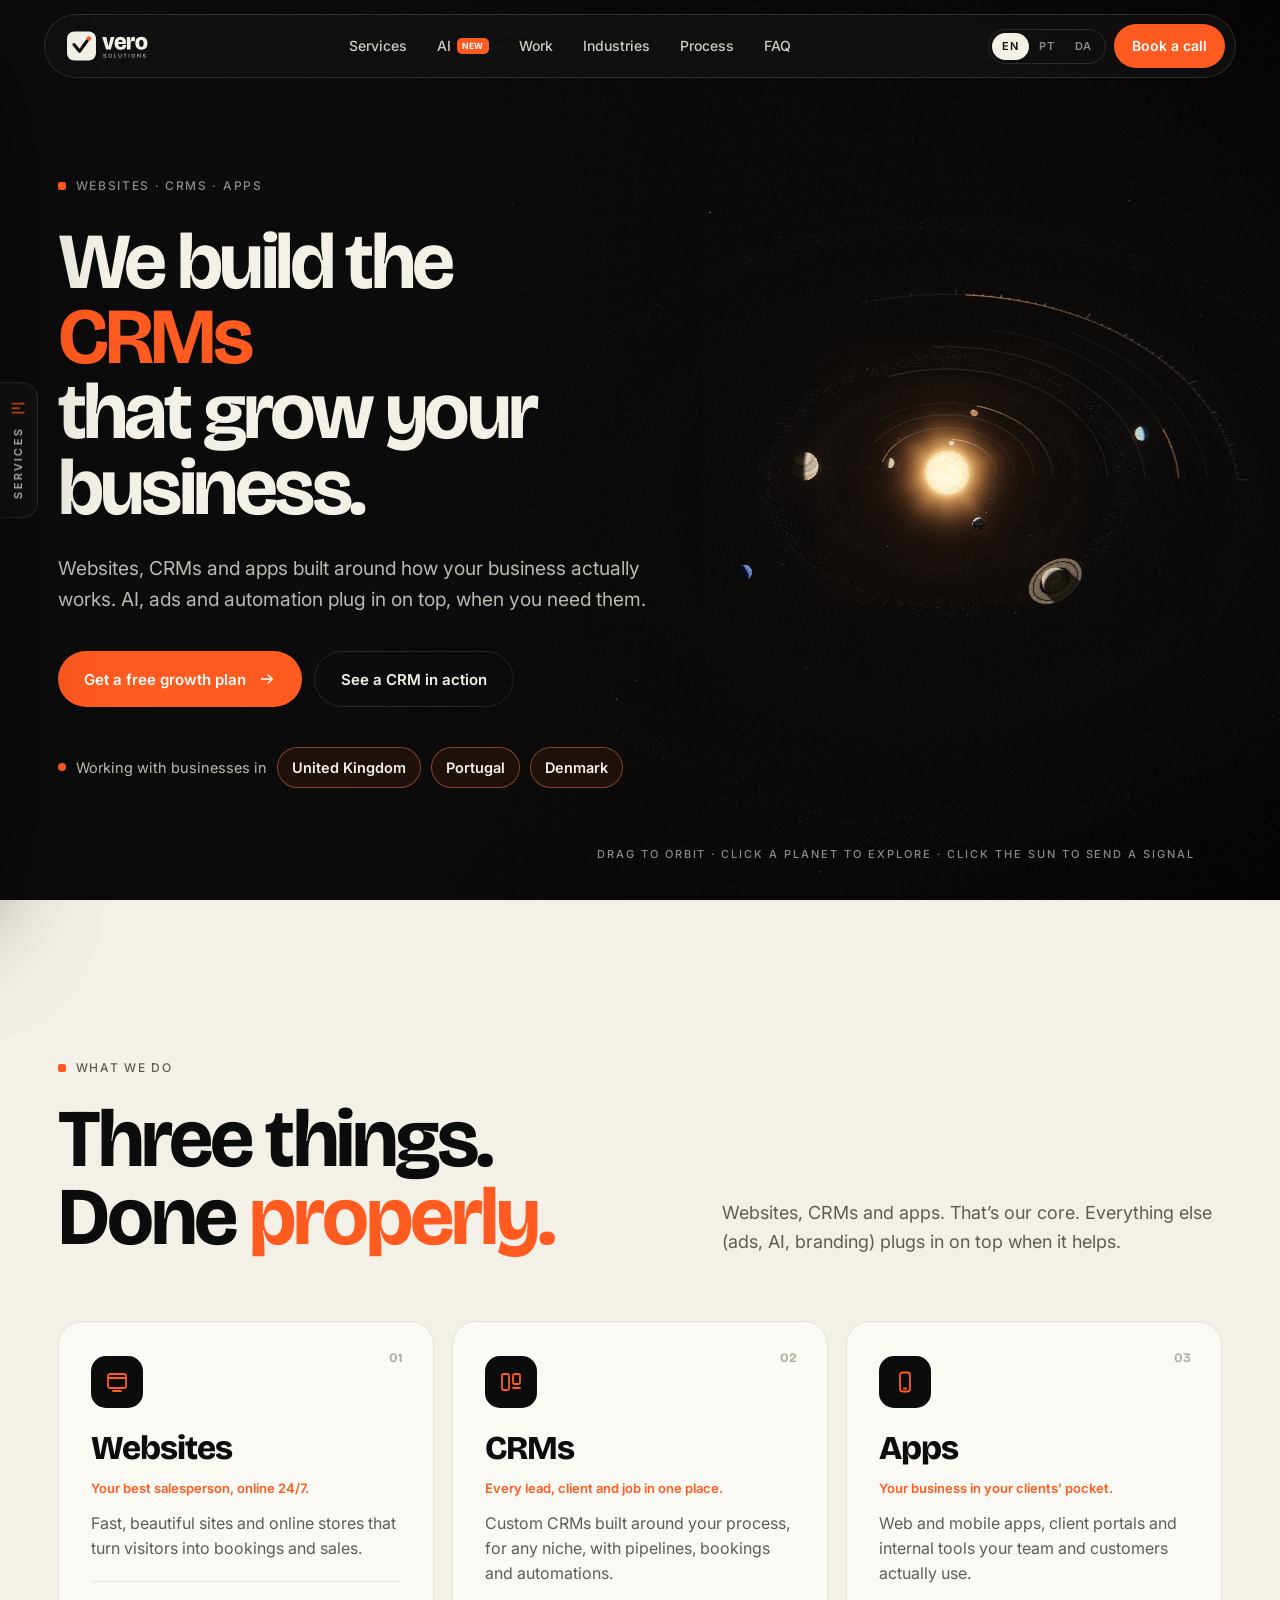
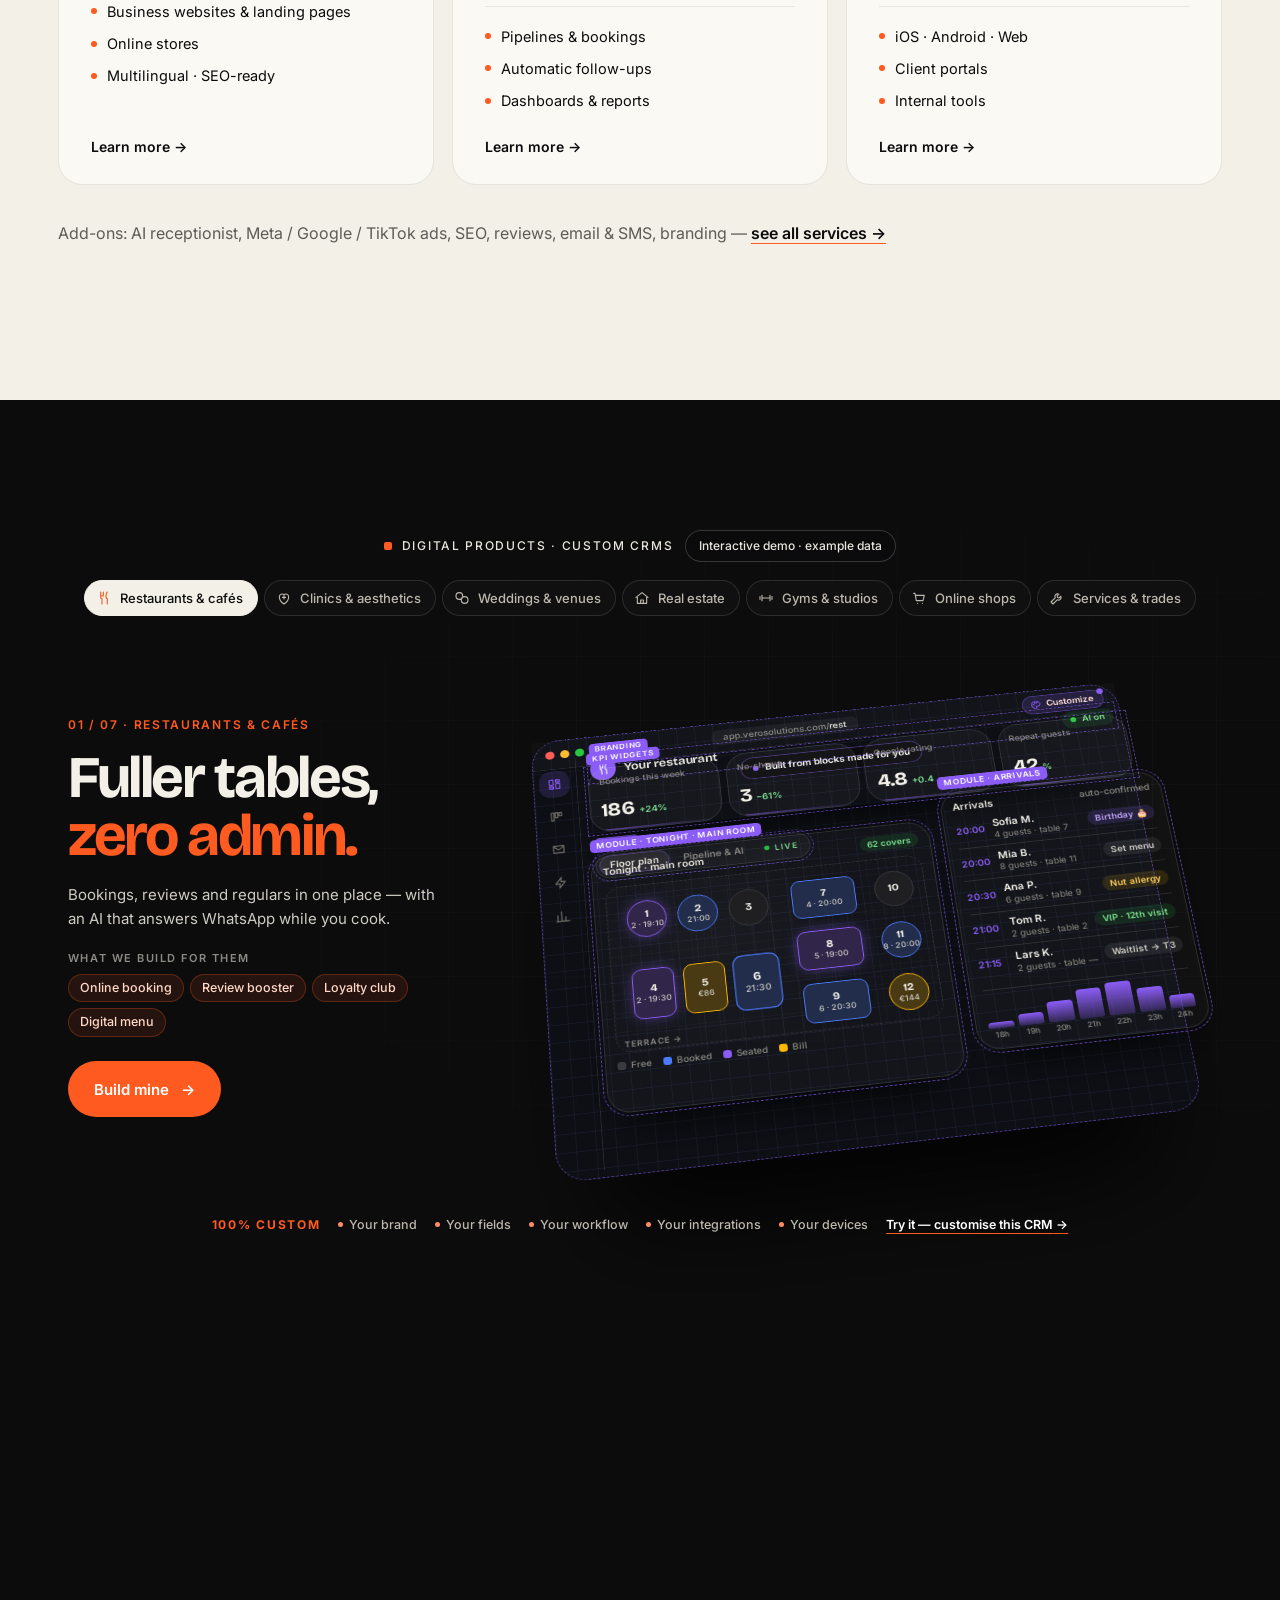
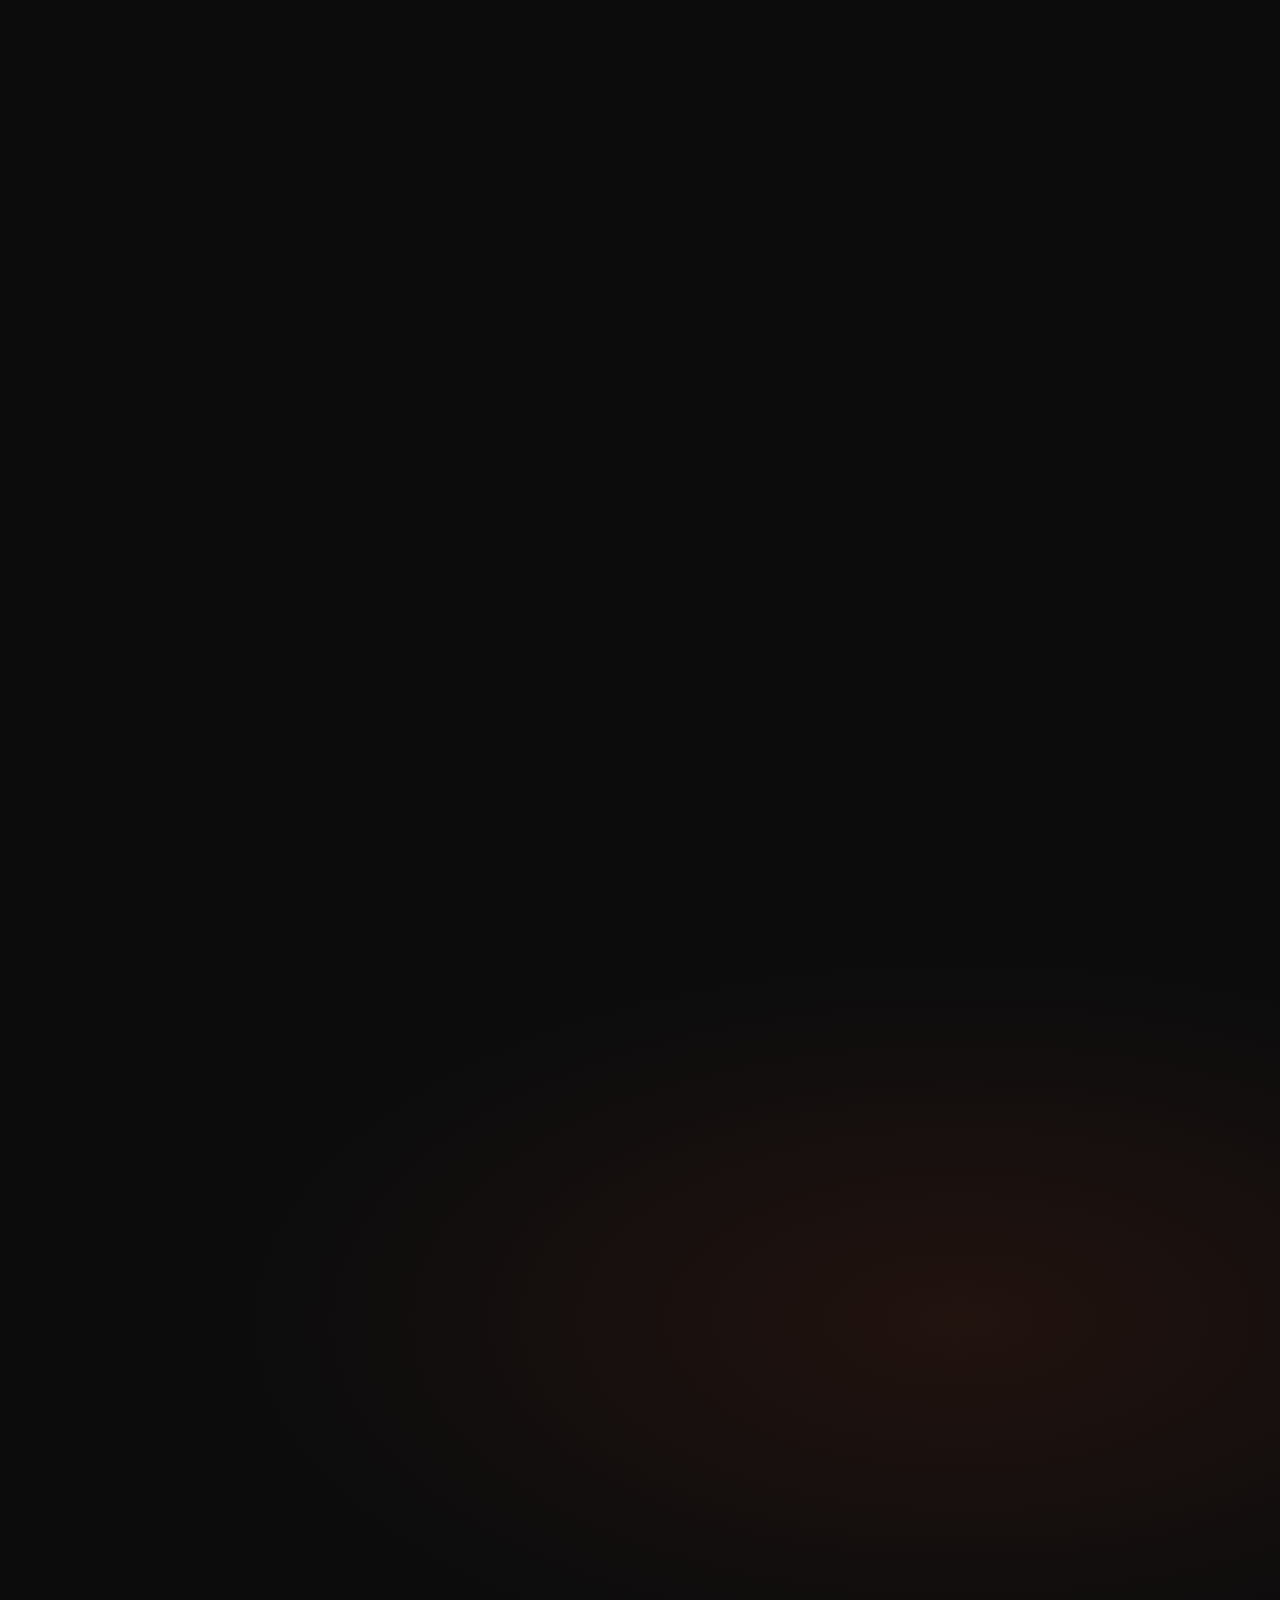
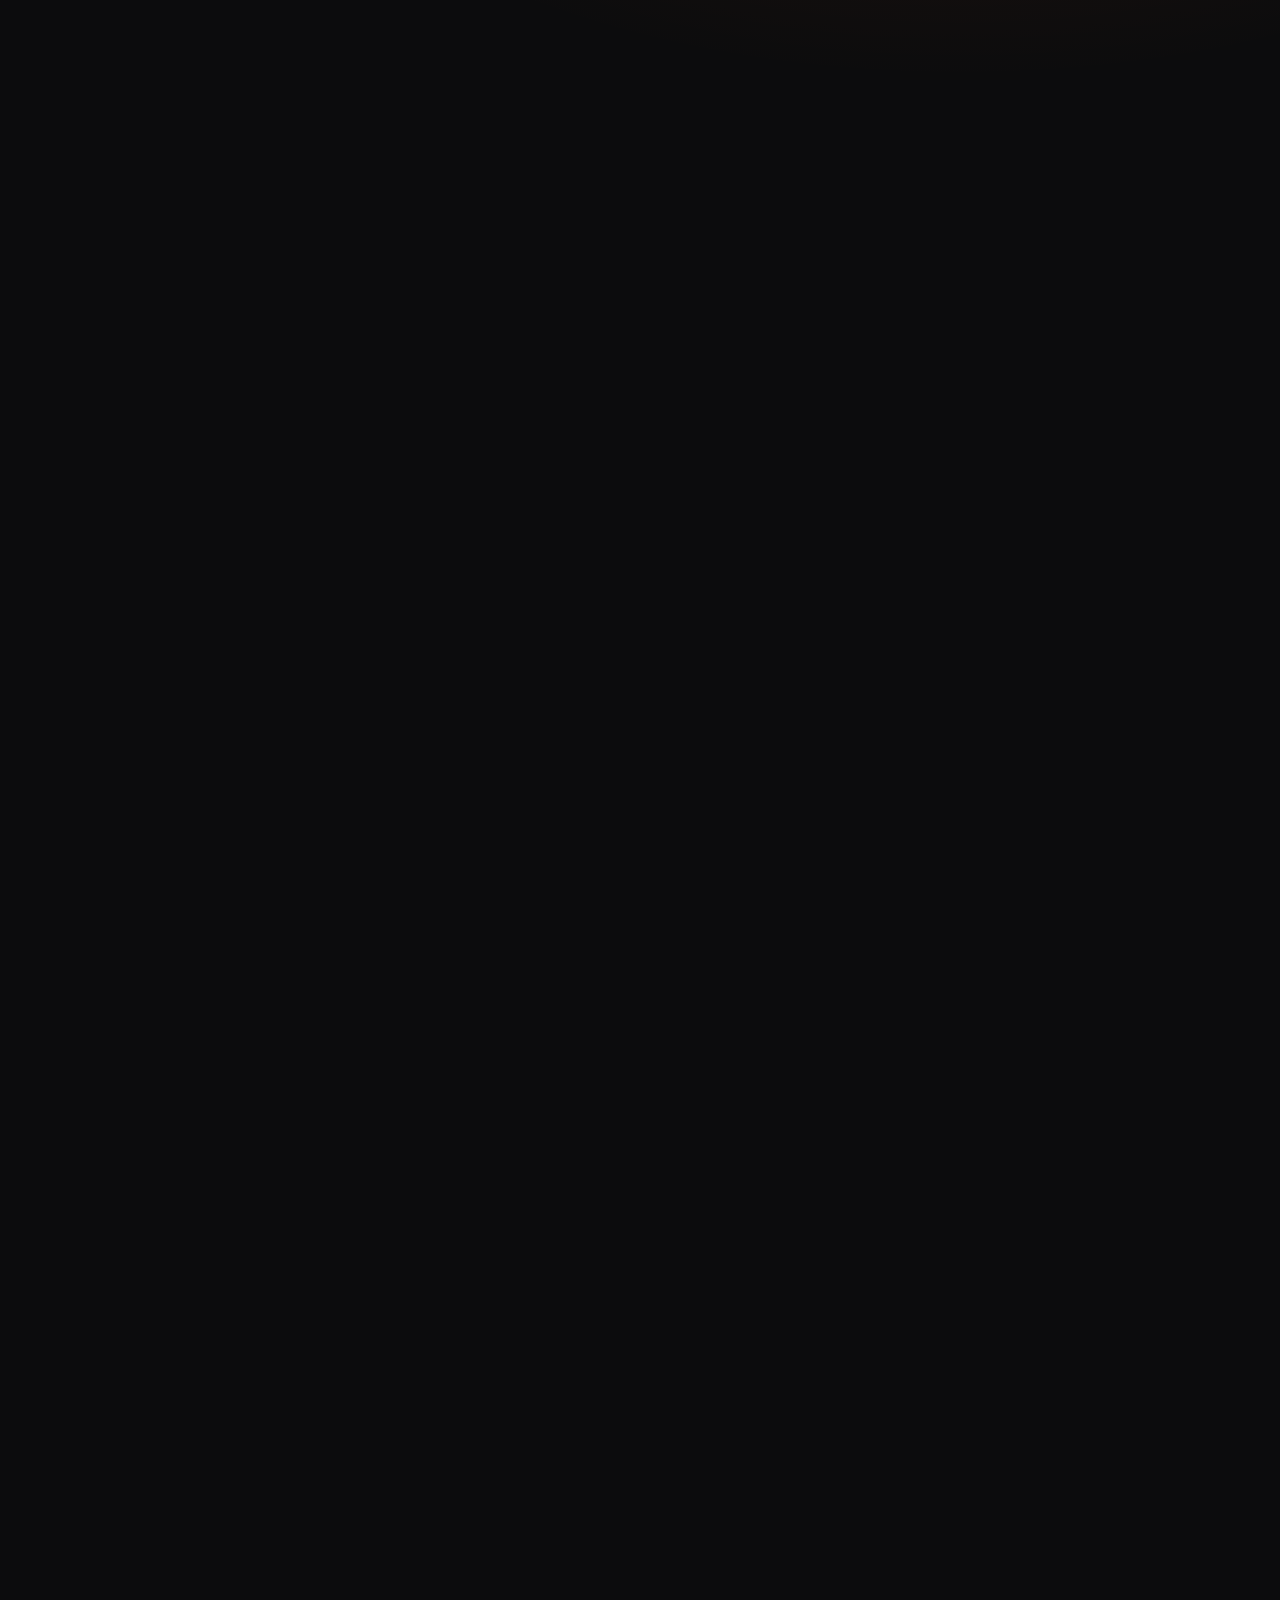
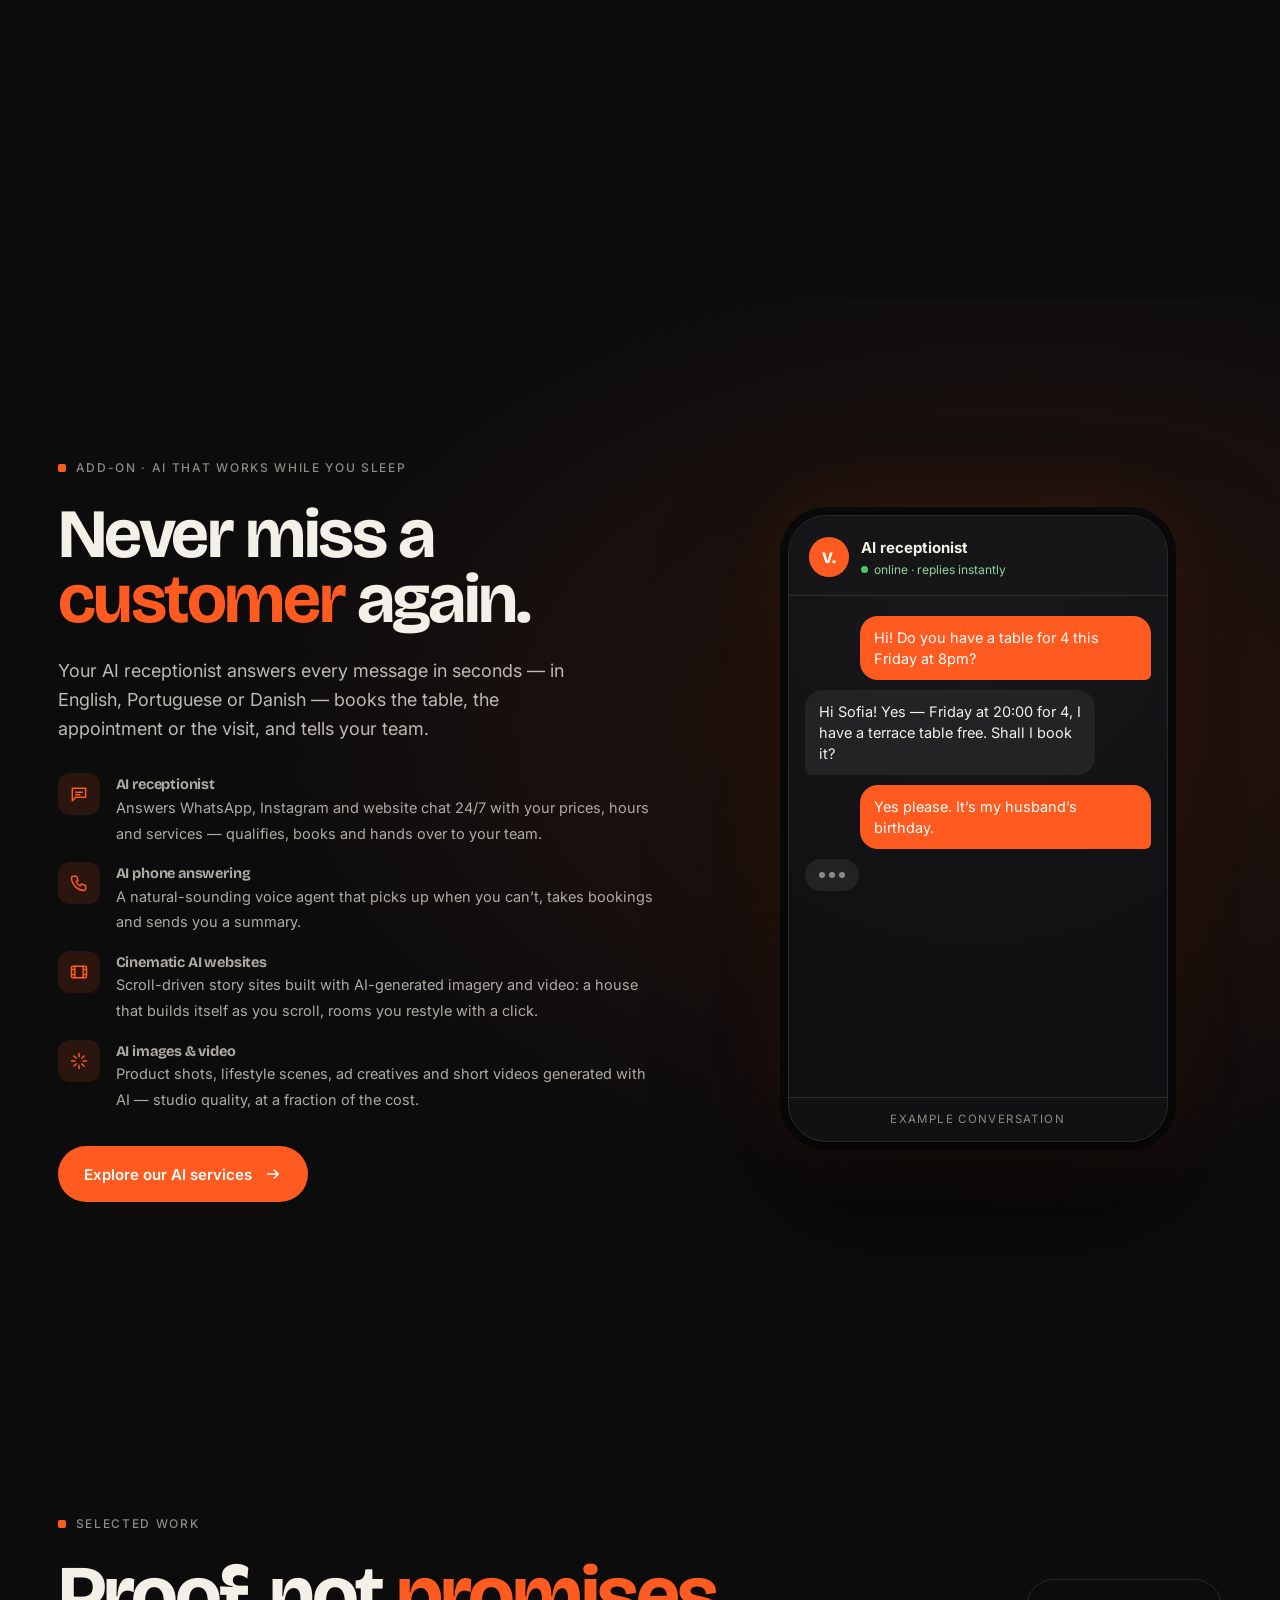
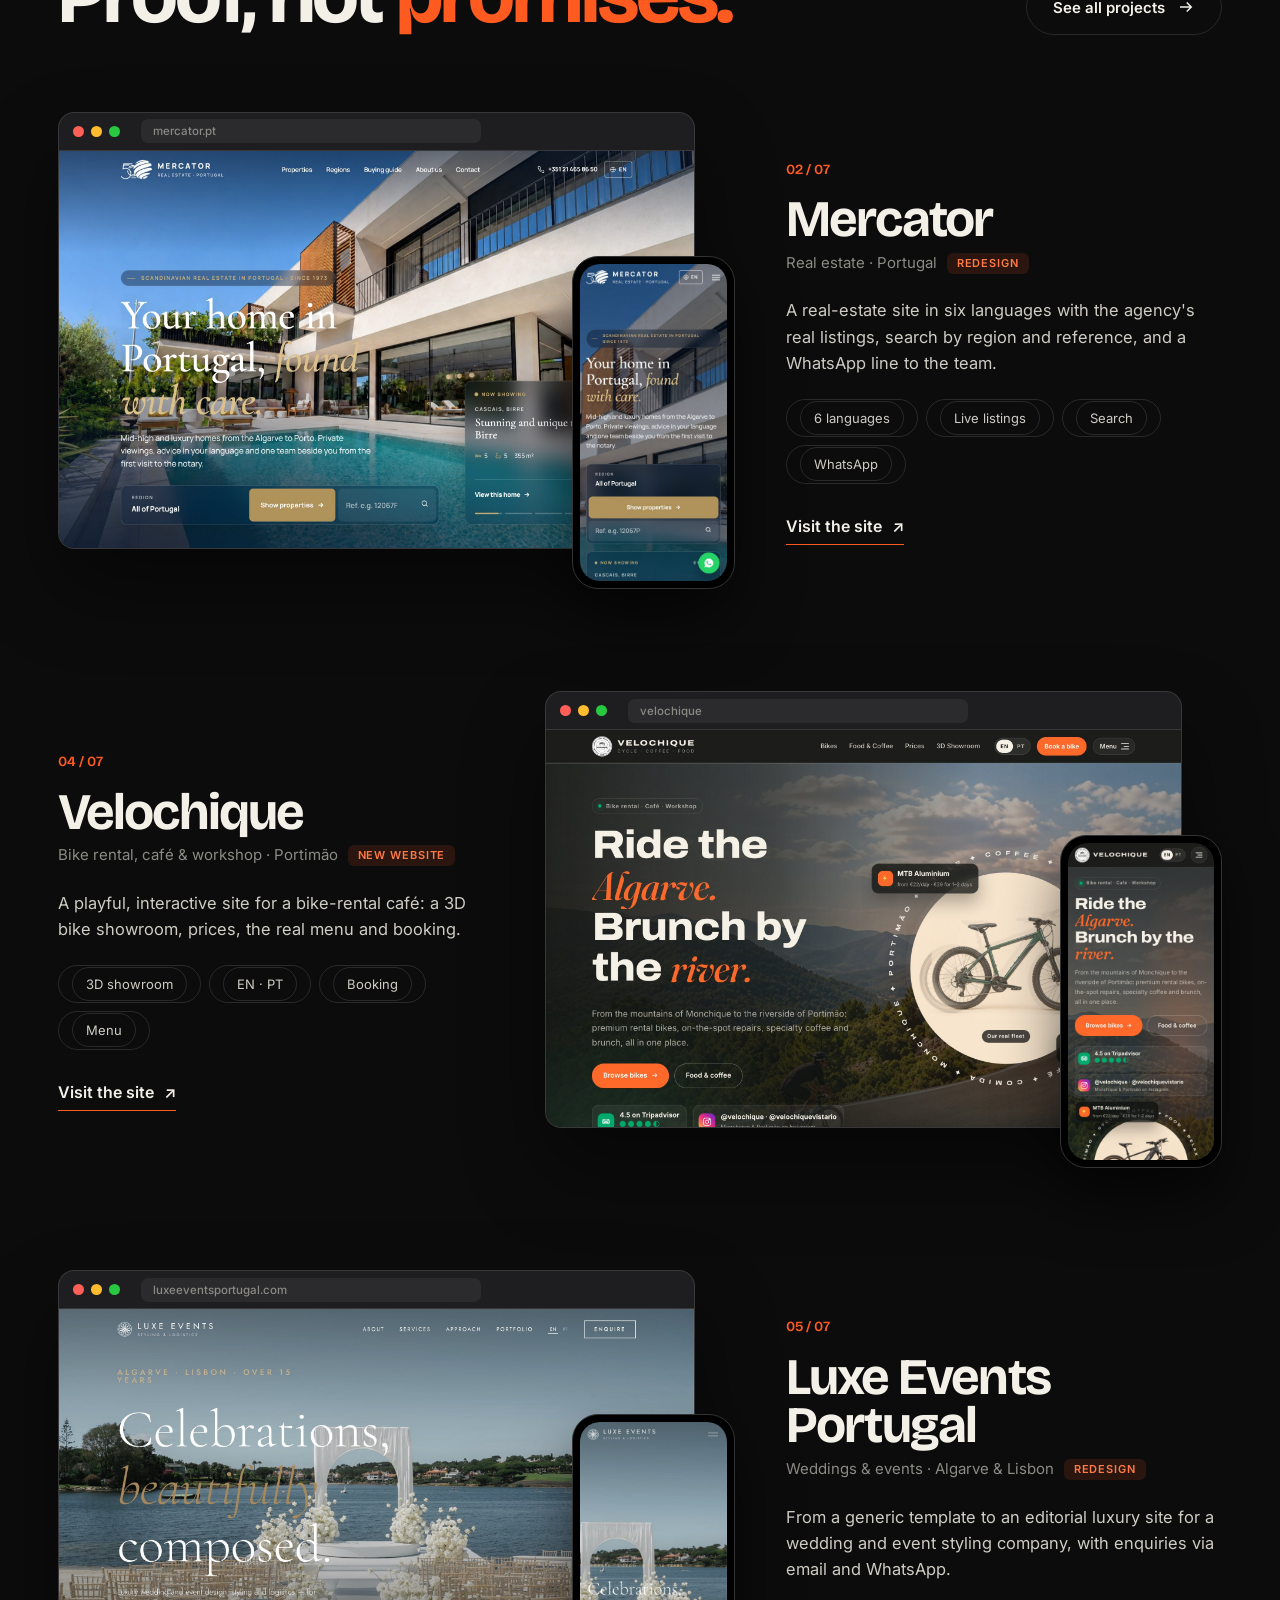
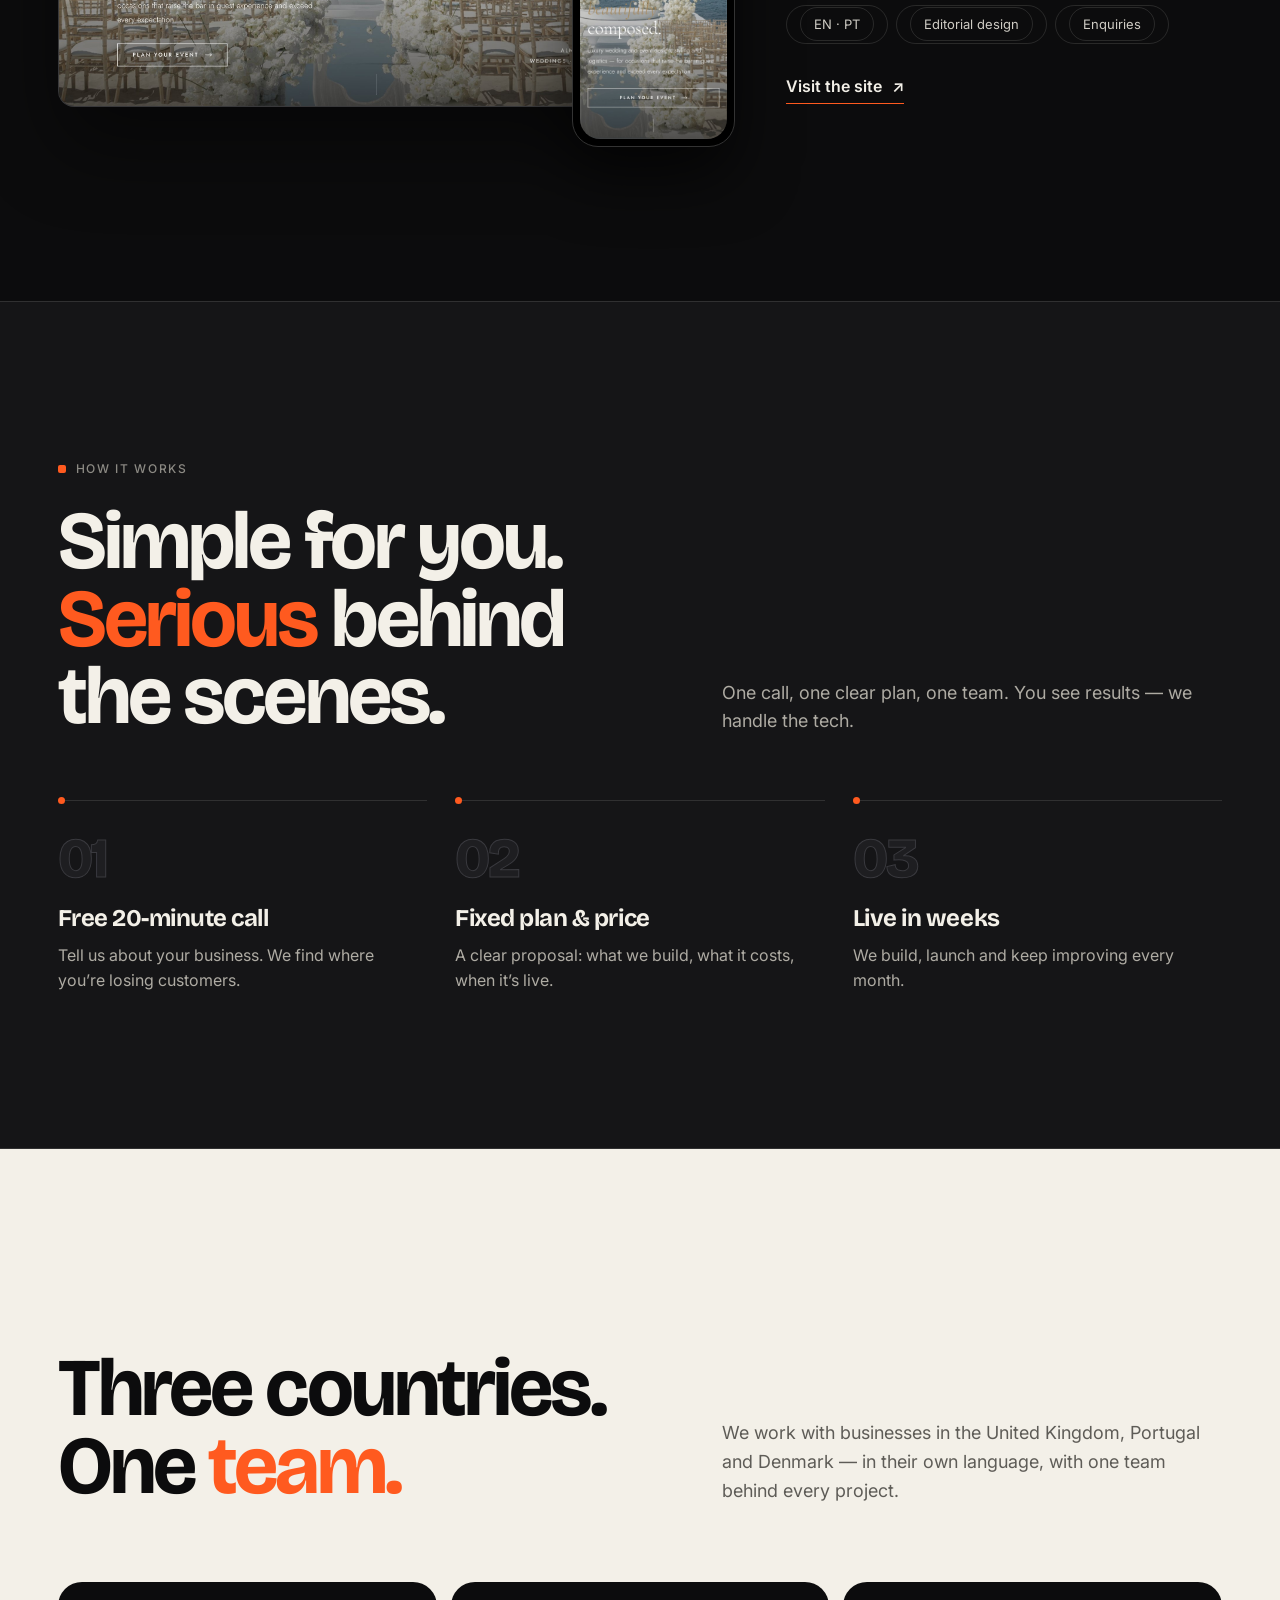
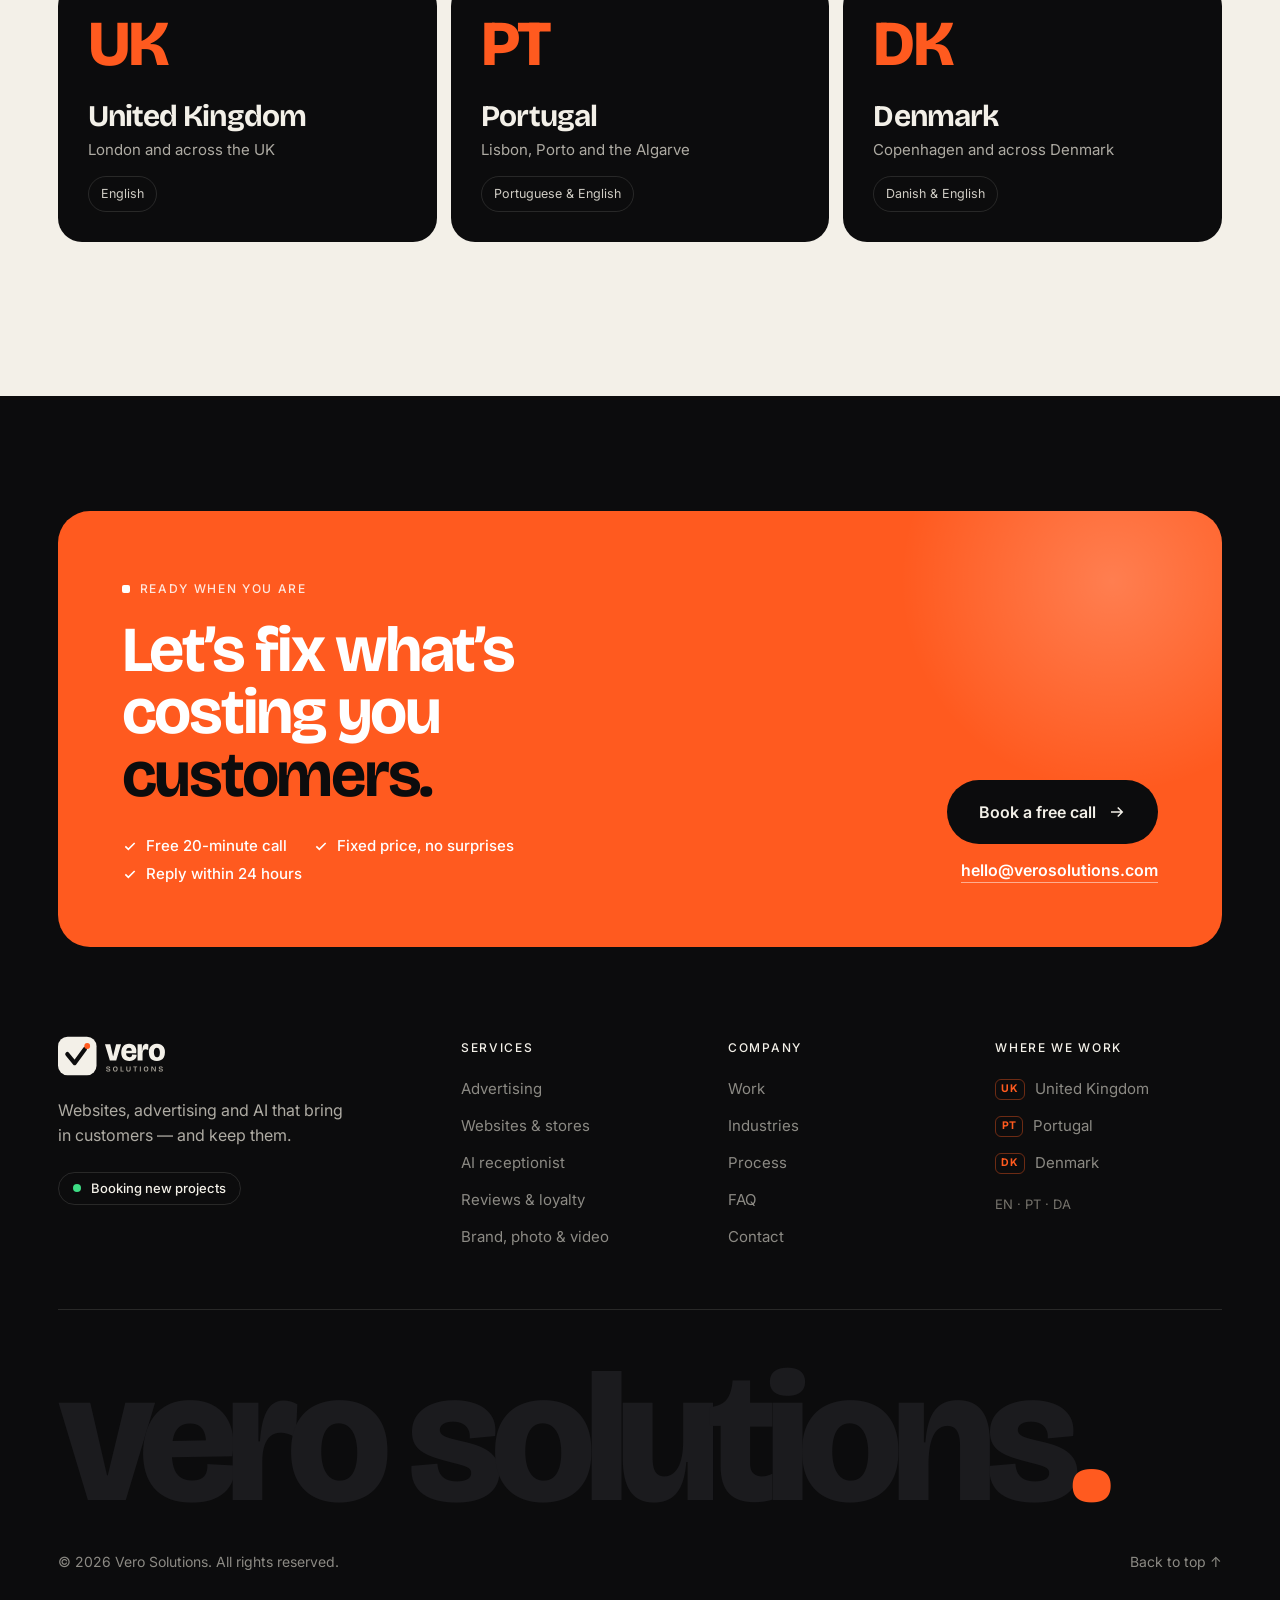
==== index.html @ 8236ed13 "feat(hero): solar system v3 — all 8 planets mapped to services, asteroid+Kuiper belts, decluttered l" ====
<!doctype html>
<html lang="en">
<head>
<meta charset="utf-8">
<meta name="viewport" content="width=device-width,initial-scale=1">
<title>Vero Solutions — Websites, CRMs & apps</title>
<meta name="description" content="Vero Solutions builds websites, custom CRMs and apps for businesses in the United Kingdom, Portugal and Denmark, with AI, advertising and automation as add-ons.">
<link rel="icon" href="img/favicon.svg" type="image/svg+xml">
<meta property="og:title" content="Vero Solutions — Websites, CRMs & apps">
<meta property="og:description" content="Vero Solutions builds websites, custom CRMs and apps for businesses in the United Kingdom, Portugal and Denmark, with AI, advertising and automation as add-ons.">
<meta property="og:image" content="img/padel/f.jpg">
<link rel="preconnect" href="https://fonts.googleapis.com"><link rel="preconnect" href="https://fonts.gstatic.com" crossorigin>
<link href="https://fonts.googleapis.com/css2?family=Bricolage+Grotesque:opsz,wght@12..96,400;12..96,500;12..96,600;12..96,700;12..96,800&family=Fraunces:ital,opsz,wght@0,9..144,500;1,9..144,500&family=Inter:wght@400;500;600&display=swap" rel="stylesheet">
<link rel="stylesheet" href="css/site.css">
<script>try{var l=localStorage.getItem('vd-lang');if(l)document.documentElement.lang=l}catch(e){}</script>
</head>
<body>
<header class="nav">
  <div class="bar">
    <a href="index.html" aria-label="Vero Solutions"><img class="logo" src="img/vero-solutions-logo-horizontal-branco.svg" alt="Vero Solutions"></a>
    <nav class="links">
      <a href="services.html"><span data-en>Services</span><span data-pt>Serviços</span><span data-da>Ydelser</span></a>
      <a href="ai.html"><span data-en>AI</span><span data-pt>AI</span><span data-da>AI</span><i class=new>NEW</i></a>
      <a href="work.html"><span data-en>Work</span><span data-pt>Trabalhos</span><span data-da>Projekter</span></a>
      <a href="industries.html"><span data-en>Industries</span><span data-pt>Setores</span><span data-da>Brancher</span></a>
      <a href="process.html"><span data-en>Process</span><span data-pt>Processo</span><span data-da>Proces</span></a>
      <a href="faq.html"><span data-en>FAQ</span><span data-pt>FAQ</span><span data-da>FAQ</span></a>
    </nav>
    <div class="r">
      <div class="lang"><button data-set="en">EN</button><button data-set="pt">PT</button><button data-set="da">DA</button></div>
      <a class="btn p" href="contact.html"><span data-en>Book a call</span><span data-pt>Marcar chamada</span><span data-da>Book et opkald</span></a>
      <button class="burger" id="burger" aria-label="Menu"><i></i></button>
    </div>
  </div>
</header>
<div class="mnav" id="mnav">
  <button class="x" id="mx" aria-label="Close">×</button>
  <a href="index.html"><span data-en>Home</span><span data-pt>Início</span><span data-da>Forside</span></a>
  <a href="services.html"><span data-en>Services</span><span data-pt>Serviços</span><span data-da>Ydelser</span></a>
  <a href="ai.html"><span data-en>AI</span><span data-pt>AI</span><span data-da>AI</span></a>
  <a href="work.html"><span data-en>Work</span><span data-pt>Trabalhos</span><span data-da>Projekter</span></a>
  <a href="industries.html"><span data-en>Industries</span><span data-pt>Setores</span><span data-da>Brancher</span></a>
  <a href="process.html"><span data-en>Process</span><span data-pt>Processo</span><span data-da>Proces</span></a>
  <a href="faq.html"><span data-en>FAQ</span><span data-pt>FAQ</span><span data-da>FAQ</span></a>
  <a href="contact.html" style="color:var(--acc)"><span data-en>Book a call</span><span data-pt>Marcar chamada</span><span data-da>Book et opkald</span></a>
  <div class="lang" style="margin-top:22px;align-self:flex-start"><button data-set="en">EN</button><button data-set="pt">PT</button><button data-set="da">DA</button></div>
</div>
<main id="top">

<section class="hx" id="hero">
  <div class="glow"></div>
  <div class="globe-wrap"><canvas id="globe" aria-label="Solar system with your business at the centre"></canvas><div class="globe-hint"><span data-en>Drag to orbit · click a planet to explore · click the sun to send a signal</span><span data-pt>Arraste para orbitar · clique num planeta para explorar · clique no sol para enviar um sinal</span><span data-da>Træk for at kredse · klik på en planet for at udforske · klik på solen for at sende et signal</span></div></div>
  <div class="wrap">
    <span class="tag ld"><span data-en>Websites · CRMs · Apps</span><span data-pt>Sites · CRMs · Apps</span><span data-da>Hjemmesider · CRM · Apps</span></span>
    <h1 class="ld d1">
      <span data-en>We build the <span class="rot" data-rot><span class="on">websites</span><span>CRMs</span><span>apps</span></span><br>that grow your business.</span>
      <span data-pt>Criamos <span class="rot" data-rot><span class="on">os sites</span><span>os CRMs</span><span>as apps</span></span><br>que fazem crescer o seu negócio.</span>
      <span data-da>Vi bygger de <span class="rot" data-rot><span class="on">hjemmesider</span><span>CRM-systemer</span><span>apps</span></span><br>der får din virksomhed til at vokse.</span>
    </h1>
    <p class="lead ld d2"><span data-en>Websites, CRMs and apps built around how your business actually works. AI, ads and automation plug in on top, when you need them.</span><span data-pt>Sites, CRMs e apps feitos à medida de como o seu negócio funciona. AI, anúncios e automações entram por cima, quando fizer sentido.</span><span data-da>Hjemmesider, CRM-systemer og apps bygget efter, hvordan din virksomhed faktisk fungerer. AI, annoncer og automatisering kobles på, når du har brug for det.</span></p>
    <div class="ctas ld d3">
      <a class="btn p" href="contact.html"><span data-en>Get a free growth plan</span><span data-pt>Pedir plano gratuito</span><span data-da>Få en gratis vækstplan</span><svg viewBox="0 0 24 24" fill="none" stroke="currentColor" stroke-width="2"><path d="M4 12h15M13 6l6 6-6 6"/></svg></a>
      <a class="btn g" href="#crm"><span data-en>See a CRM in action</span><span data-pt>Ver um CRM em ação</span><span data-da>Se et CRM i aktion</span></a>
    </div>
    <div class="flags ld d4"><span class="dot"></span><span data-en>Working with businesses in</span><span data-pt>A trabalhar com empresas no</span><span data-da>Vi arbejder med virksomheder i</span> <b><span data-en>United Kingdom</span><span data-pt>Reino Unido</span><span data-da>Storbritannien</span></b><b>Portugal</b><b><span data-en>Denmark</span><span data-pt>Dinamarca</span><span data-da>Danmark</span></b></div>
  </div>
</section>

<section class="sec2 paper">
  <div class="wrap">
    <span class="tag rv"><span data-en>What we do</span><span data-pt>O que fazemos</span><span data-da>Det gør vi</span></span>
    <div class="hd"><h2 class="rv d1"><span data-en>Three things.<br>Done <span class=acc>properly.</span></span><span data-pt>Três coisas.<br>Bem <span class=acc>feitas.</span></span><span data-da>Tre ting.<br>Gjort <span class=acc>ordentligt.</span></span></h2>
    <p class="rv d2"><span data-en>Websites, CRMs and apps. That’s our core. Everything else (ads, AI, branding) plugs in on top when it helps.</span><span data-pt>Sites, CRMs e apps. É isso que fazemos. O resto (anúncios, AI, branding) entra por cima quando ajuda.</span><span data-da>Hjemmesider, CRM-systemer og apps. Det er vores kerne. Alt andet (annoncer, AI, branding) kobles på, når det hjælper.</span></p></div>
    <div class="core3"><a class="c3 rv d0" href="services.html#web"><span class="n">01</span><div class="ic"><svg viewBox="0 0 24 24" fill="none" stroke="currentColor" stroke-width="1.8" stroke-linecap="round" stroke-linejoin="round"><rect x="3" y="4" width="18" height="14" rx="2"/><path d="M3 8h18M8 21h8"/></svg></div><h3><span data-en>Websites</span><span data-pt>Sites</span><span data-da>Hjemmesider</span></h3><p class="prob"><span data-en>Your best salesperson, online 24/7.</span><span data-pt>O seu melhor vendedor, online 24/7.</span><span data-da>Din bedste sælger, online 24/7.</span></p><p><span data-en>Fast, beautiful sites and online stores that turn visitors into bookings and sales.</span><span data-pt>Sites e lojas online rápidos e bonitos que transformam visitas em reservas e vendas.</span><span data-da>Hurtige, smukke hjemmesider og webshops, der gør besøgende til bookinger og salg.</span></p><ul><li><span data-en>Business websites & landing pages</span><span data-pt>Sites de empresa e landing pages</span><span data-da>Virksomhedssider & landingssider</span></li><li><span data-en>Online stores</span><span data-pt>Lojas online</span><span data-da>Webshops</span></li><li><span data-en>Multilingual · SEO-ready</span><span data-pt>Multilíngue · pronto para SEO</span><span data-da>Flersproget · SEO-klar</span></li></ul><span class="go"><span data-en>Learn more</span><span data-pt>Saber mais</span><span data-da>Læs mere</span> →</span></a><a class="c3 rv d1" href="#crm"><span class="n">02</span><div class="ic"><svg viewBox="0 0 24 24" fill="none" stroke="currentColor" stroke-width="1.8" stroke-linecap="round" stroke-linejoin="round"><rect x="3" y="4" width="7" height="16" rx="1.5"/><rect x="14" y="4" width="7" height="10" rx="1.5"/><path d="M14 18h7"/></svg></div><h3><span data-en>CRMs</span><span data-pt>CRMs</span><span data-da>CRM-systemer</span></h3><p class="prob"><span data-en>Every lead, client and job in one place.</span><span data-pt>Cada lead, cliente e trabalho num só sítio.</span><span data-da>Alle leads, kunder og opgaver ét sted.</span></p><p><span data-en>Custom CRMs built around your process, for any niche, with pipelines, bookings and automations.</span><span data-pt>CRMs à medida do seu processo, para qualquer nicho, com pipelines, marcações e automações.</span><span data-da>Skræddersyede CRM-systemer bygget om din proces, til enhver branche, med pipelines, booking og automatisering.</span></p><ul><li><span data-en>Pipelines & bookings</span><span data-pt>Pipelines e marcações</span><span data-da>Pipelines & booking</span></li><li><span data-en>Automatic follow-ups</span><span data-pt>Follow-ups automáticos</span><span data-da>Automatisk opfølgning</span></li><li><span data-en>Dashboards & reports</span><span data-pt>Dashboards e relatórios</span><span data-da>Dashboards & rapporter</span></li></ul><span class="go"><span data-en>Learn more</span><span data-pt>Saber mais</span><span data-da>Læs mere</span> →</span></a><a class="c3 rv d2" href="contact.html"><span class="n">03</span><div class="ic"><svg viewBox="0 0 24 24" fill="none" stroke="currentColor" stroke-width="1.8" stroke-linecap="round" stroke-linejoin="round"><rect x="7" y="2.5" width="10" height="19" rx="2.5"/><path d="M11 18.5h2"/></svg></div><h3><span data-en>Apps</span><span data-pt>Apps</span><span data-da>Apps</span></h3><p class="prob"><span data-en>Your business in your clients’ pocket.</span><span data-pt>O seu negócio no bolso dos clientes.</span><span data-da>Din virksomhed i kundernes lomme.</span></p><p><span data-en>Web and mobile apps, client portals and internal tools your team and customers actually use.</span><span data-pt>Apps web e mobile, portais de cliente e ferramentas internas que a equipa e os clientes usam de verdade.</span><span data-da>Web- og mobilapps, kundeportaler og interne værktøjer, som dit team og dine kunder faktisk bruger.</span></p><ul><li><span data-en>iOS · Android · Web</span><span data-pt>iOS · Android · Web</span><span data-da>iOS · Android · Web</span></li><li><span data-en>Client portals</span><span data-pt>Portais de cliente</span><span data-da>Kundeportaler</span></li><li><span data-en>Internal tools</span><span data-pt>Ferramentas internas</span><span data-da>Interne værktøjer</span></li></ul><span class="go"><span data-en>Learn more</span><span data-pt>Saber mais</span><span data-da>Læs mere</span> →</span></a></div>
    <p class="plus rv"><span data-en>Add-ons: AI receptionist, Meta / Google / TikTok ads, SEO, reviews, email &amp; SMS, branding —</span><span data-pt>Extras: rececionista AI, anúncios Meta / Google / TikTok, SEO, avaliações, email e SMS, branding —</span><span data-da>Tilvalg: AI-receptionist, Meta- / Google- / TikTok-annoncer, SEO, anmeldelser, e-mail &amp; SMS, branding —</span> <a href="services.html"><span data-en>see all services</span><span data-pt>ver todos os serviços</span><span data-da>se alle ydelser</span> →</a></p>
  </div>
</section>

<section class="crm" id="crm"></section>

<section class="sec2 aisec">
  <div class="wrap aigrid">
    <div>
      <span class="tag rv"><span data-en>Add-on · AI that works while you sleep</span><span data-pt>Extra · AI que trabalha enquanto dorme</span><span data-da>Tilvalg · AI, der arbejder, mens du sover</span></span>
      <h2 class="rv d1" style="margin-top:22px"><span data-en>Never miss a <span class=acc>customer</span> again.</span><span data-pt>Nunca mais perca um <span class=acc>cliente.</span></span><span data-da>Mist aldrig en <span class=acc>kunde</span> igen.</span></h2>
      <p class="rv d2 big"><span data-en>Your AI receptionist answers every message in seconds — in English, Portuguese or Danish — books the table, the appointment or the visit, and tells your team.</span><span data-pt>A sua rececionista AI responde a cada mensagem em segundos — em inglês, português ou dinamarquês — marca a mesa, a consulta ou a visita, e avisa a equipa.</span><span data-da>Din AI-receptionist svarer på hver besked på få sekunder — på engelsk, portugisisk eller dansk — booker bordet, aftalen eller besøget og giver dit team besked.</span></p>
      <ul class="ailist rv d2"><li><div class="ic sm"><svg viewBox="0 0 24 24" fill="none" stroke="currentColor" stroke-width="1.8" stroke-linecap="round" stroke-linejoin="round"><path d="M4 5h16v11H8l-4 4z"/><path d="M8 10h8M8 13h5"/></svg></div><div><b><span data-en>AI receptionist</span><span data-pt>Rececionista AI</span><span data-da>AI-receptionist</span></b><span><span data-en>Answers WhatsApp, Instagram and website chat 24/7 with your prices, hours and services — qualifies, books and hands over to your team.</span><span data-pt>Responde no WhatsApp, Instagram e chat do site 24/7 com os seus preços, horários e serviços — qualifica, marca e passa à equipa.</span><span data-da>Svarer på WhatsApp, Instagram og chatten på din hjemmeside 24/7 med dine priser, åbningstider og ydelser — kvalificerer, booker og overdrager til dit team.</span></span></div></li><li><div class="ic sm"><svg viewBox="0 0 24 24" fill="none" stroke="currentColor" stroke-width="1.8" stroke-linecap="round" stroke-linejoin="round"><path d="M5 4h4l2 5-2.5 1.5a11 11 0 005 5L15 13l5 2v4a2 2 0 01-2 2A16 16 0 013 6a2 2 0 012-2z"/></svg></div><div><b><span data-en>AI phone answering</span><span data-pt>Atendimento telefónico com AI</span><span data-da>AI-telefonsvarer</span></b><span><span data-en>A natural-sounding voice agent that picks up when you can’t, takes bookings and sends you a summary.</span><span data-pt>Um agente de voz natural que atende quando não pode, faz reservas e envia-lhe um resumo.</span><span data-da>En naturligt klingende stemmeagent, der tager telefonen, når du ikke kan, tager imod bookinger og sender dig et resumé.</span></span></div></li><li><div class="ic sm"><svg viewBox="0 0 24 24" fill="none" stroke="currentColor" stroke-width="1.8" stroke-linecap="round" stroke-linejoin="round"><rect x="3" y="5" width="18" height="14" rx="2"/><path d="M7 5v14M17 5v14M3 9h4M3 15h4M17 9h4M17 15h4"/></svg></div><div><b><span data-en>Cinematic AI websites</span><span data-pt>Sites cinematográficos com AI</span><span data-da>Filmiske AI-hjemmesider</span></b><span><span data-en>Scroll-driven story sites built with AI-generated imagery and video: a house that builds itself as you scroll, rooms you restyle with a click.</span><span data-pt>Sites com scroll cinematográfico feitos com imagens e vídeo gerados por AI: uma casa que se constrói enquanto faz scroll, divisões que muda com um clique.</span><span data-da>Scroll-drevne hjemmesider bygget med AI-genererede billeder og video: et hus, der bygger sig selv, mens du scroller, og rum, du kan restyle med et klik.</span></span></div></li><li><div class="ic sm"><svg viewBox="0 0 24 24" fill="none" stroke="currentColor" stroke-width="1.8" stroke-linecap="round" stroke-linejoin="round"><path d="M12 3v4M12 17v4M3 12h4M17 12h4M6 6l2.5 2.5M15.5 15.5L18 18M6 18l2.5-2.5M15.5 8.5L18 6"/></svg></div><div><b><span data-en>AI images & video</span><span data-pt>Imagens e vídeo com AI</span><span data-da>AI-billeder & video</span></b><span><span data-en>Product shots, lifestyle scenes, ad creatives and short videos generated with AI — studio quality, at a fraction of the cost.</span><span data-pt>Fotos de produto, cenas lifestyle, criativos de anúncios e vídeos curtos gerados com AI — qualidade de estúdio, por uma fração do custo.</span><span data-da>Produktbilleder, lifestylescener, annoncekreativer og korte videoer genereret med AI — i studiekvalitet til en brøkdel af prisen.</span></span></div></li></ul>
      <a class="btn p rv" href="ai.html"><span data-en>Explore our AI services</span><span data-pt>Explorar os serviços AI</span><span data-da>Udforsk vores AI-ydelser</span><svg viewBox="0 0 24 24" fill="none" stroke="currentColor" stroke-width="2"><path d="M4 12h15M13 6l6 6-6 6"/></svg></a>
    </div>
    <div class="phone2 rv" id="chat">
  <div class="ph-top"><span class="av">V.</span><div><b><span data-en>AI receptionist</span><span data-pt>Rececionista AI</span><span data-da>AI-receptionist</span></b><small><i></i><span data-en>online · replies instantly</span><span data-pt>online · responde de imediato</span><span data-da>online · svarer med det samme</span></small></div></div>
  <div class="ph-body"><div class="msg u"><span data-en>Hi! Do you have a table for 4 this Friday at 8pm?</span><span data-pt>Olá! Têm mesa para 4 esta sexta às 20h?</span><span data-da>Hej! Har I et bord til 4 på fredag kl. 20?</span></div><div class="msg a"><span data-en>Hi Sofia! Yes — Friday at 20:00 for 4, I have a terrace table free. Shall I book it?</span><span data-pt>Olá Sofia! Sim — sexta às 20:00 para 4, tenho uma mesa livre na esplanada. Quer que reserve?</span><span data-da>Hej Sofia! Ja — fredag kl. 20:00 til 4, jeg har et ledigt bord på terrassen. Skal jeg booke det?</span></div><div class="msg u"><span data-en>Yes please. It’s my husband’s birthday.</span><span data-pt>Sim, por favor. É o aniversário do meu marido.</span><span data-da>Ja tak. Det er min mands fødselsdag.</span></div><div class="msg a"><span data-en>Booked! I’ve told the team about the birthday. You’ll get a confirmation now and a reminder on Friday morning.</span><span data-pt>Reservado! Já avisei a equipa do aniversário. Vai receber a confirmação agora e um lembrete na sexta de manhã.</span><span data-da>Booket! Jeg har fortalt teamet om fødselsdagen. Du får en bekræftelse nu og en påmindelse fredag morgen.</span></div><div class="msg s"><span data-en>New booking · Fri 20:00 · 4 people · Terrace · Birthday</span><span data-pt>Nova reserva · Sex 20:00 · 4 pessoas · Esplanada · Aniversário</span><span data-da>Ny booking · Fre 20:00 · 4 personer · Terrasse · Fødselsdag</span></div><div class="typing"><i></i><i></i><i></i></div></div>
  <div class="ph-cap"><span data-en>Example conversation</span><span data-pt>Exemplo de conversa</span><span data-da>Eksempel på samtale</span></div>
</div>
  </div>
</section>


<section class="sec2">
  <div class="wrap">
    <div class="head2"><div><span class="tag rv"><span data-en>Selected work</span><span data-pt>Trabalhos selecionados</span><span data-da>Udvalgte projekter</span></span>
      <h2 class="rv d1" style="margin-top:22px"><span data-en>Proof, not <span class=acc>promises.</span></span><span data-pt>Provas, não <span class=acc>promessas.</span></span><span data-da>Beviser, ikke <span class=acc>løfter.</span></span></h2></div>
      <a class="btn g rv" href="work.html"><span data-en>See all projects</span><span data-pt>Ver todos os projetos</span><span data-da>Se alle projekter</span><svg viewBox="0 0 24 24" fill="none" stroke="currentColor" stroke-width="2"><path d="M4 12h15M13 6l6 6-6 6"/></svg></a></div>
    <div class="projects"><article class="pj rv">
    <div class="stage">
      <div class="browser"><div class="top"><i></i><i></i><i></i><span class="url">mercator.pt</span></div><img src="img/work/mercator.jpg" alt="Mercator website" loading="lazy"></div>
      <div class="phone"><img src="img/work/mercator-m.jpg" alt="" loading="lazy"></div>
    </div>
    <div class="info">
      <span class="n">02 / 07</span>
      <h3>Mercator</h3>
      <span class="sub"><span data-en>Real estate · Portugal</span><span data-pt>Imobiliária · Portugal</span><span data-da>Ejendomsmægler · Portugal</span></span><span class="kind"><span data-en>Redesign</span><span data-pt>Redesign</span><span data-da>Redesign</span></span>
      <p class="d"><span data-en>A real-estate site in six languages with the agency's real listings, search by region and reference, and a WhatsApp line to the team.</span><span data-pt>Site imobiliário em seis línguas com os imóveis reais da agência, pesquisa por região e referência, e linha direta por WhatsApp.</span><span data-da>En ejendomsmæglerside på seks sprog med mæglerens rigtige boliger, søgning efter region og reference og en direkte WhatsApp-linje til teamet.</span></p>
      <div class="chips"><span><span data-en>6 languages</span><span data-pt>6 línguas</span><span data-da>6 sprog</span></span><span><span data-en>Live listings</span><span data-pt>Imóveis reais</span><span data-da>Rigtige boliger</span></span><span><span data-en>Search</span><span data-pt>Pesquisa</span><span data-da>Søgning</span></span><span><span data-en>WhatsApp</span><span data-pt>WhatsApp</span><span data-da>WhatsApp</span></span></div>
      <a class="go" href="https://trovor8.github.io/mercator-preview/" target="_blank" rel="noopener"><span data-en>Visit the site</span><span data-pt>Visitar o site</span><span data-da>Besøg hjemmesiden</span> ↗</a>
    </div>
  </article><article class="pj rv">
    <div class="stage">
      <div class="browser"><div class="top"><i></i><i></i><i></i><span class="url">velochique</span></div><img src="img/work/velochique.jpg" alt="Velochique website" loading="lazy"></div>
      <div class="phone"><img src="img/work/velochique-m.jpg" alt="" loading="lazy"></div>
    </div>
    <div class="info">
      <span class="n">04 / 07</span>
      <h3>Velochique</h3>
      <span class="sub"><span data-en>Bike rental, café & workshop · Portimão</span><span data-pt>Aluguer de bikes, café e oficina · Portimão</span><span data-da>Cykeludlejning, café & værksted · Portimão</span></span><span class="kind"><span data-en>New website</span><span data-pt>Site novo</span><span data-da>Ny hjemmeside</span></span>
      <p class="d"><span data-en>A playful, interactive site for a bike-rental café: a 3D bike showroom, prices, the real menu and booking.</span><span data-pt>Um site divertido e interativo para um café com aluguer de bicicletas: showroom 3D, preços, a ementa real e reservas.</span><span data-da>En legende, interaktiv hjemmeside til en café med cykeludlejning: et 3D-showroom med cykler, priser, det rigtige menukort og booking.</span></p>
      <div class="chips"><span><span data-en>3D showroom</span><span data-pt>Showroom 3D</span><span data-da>3D-showroom</span></span><span><span data-en>EN · PT</span><span data-pt>EN · PT</span><span data-da>EN · PT</span></span><span><span data-en>Booking</span><span data-pt>Reservas</span><span data-da>Booking</span></span><span><span data-en>Menu</span><span data-pt>Ementa</span><span data-da>Menu</span></span></div>
      <a class="go" href="https://trovor8.github.io/velochique/" target="_blank" rel="noopener"><span data-en>Visit the site</span><span data-pt>Visitar o site</span><span data-da>Besøg hjemmesiden</span> ↗</a>
    </div>
  </article><article class="pj rv">
    <div class="stage">
      <div class="browser"><div class="top"><i></i><i></i><i></i><span class="url">luxeeventsportugal.com</span></div><img src="img/work/luxe-events.jpg" alt="Luxe Events Portugal website" loading="lazy"></div>
      <div class="phone"><img src="img/work/luxe-events-m.jpg" alt="" loading="lazy"></div>
    </div>
    <div class="info">
      <span class="n">05 / 07</span>
      <h3>Luxe Events Portugal</h3>
      <span class="sub"><span data-en>Weddings & events · Algarve & Lisbon</span><span data-pt>Casamentos e eventos · Algarve e Lisboa</span><span data-da>Bryllupper & events · Algarve & Lissabon</span></span><span class="kind"><span data-en>Redesign</span><span data-pt>Redesign</span><span data-da>Redesign</span></span>
      <p class="d"><span data-en>From a generic template to an editorial luxury site for a wedding and event styling company, with enquiries via email and WhatsApp.</span><span data-pt>De um template genérico a um site editorial de luxo para uma empresa de casamentos e eventos, com pedidos por email e WhatsApp.</span><span data-da>Fra en standardskabelon til en redaktionel luksusside for et firma inden for bryllups- og eventstyling, med henvendelser via e-mail og WhatsApp.</span></p>
      <div class="chips"><span><span data-en>EN · PT</span><span data-pt>EN · PT</span><span data-da>EN · PT</span></span><span><span data-en>Editorial design</span><span data-pt>Design editorial</span><span data-da>Redaktionelt design</span></span><span><span data-en>Enquiries</span><span data-pt>Pedidos</span><span data-da>Henvendelser</span></span></div>
      <a class="go" href="https://trovor8.github.io/luxe-events/" target="_blank" rel="noopener"><span data-en>Visit the site</span><span data-pt>Visitar o site</span><span data-da>Besøg hjemmesiden</span> ↗</a>
    </div>
  </article></div>
  </div>
</section>

<section class="sec2 dark2">
  <div class="wrap">
    <span class="tag rv"><span data-en>How it works</span><span data-pt>Como funciona</span><span data-da>Sådan fungerer det</span></span>
    <div class="hd"><h2 class="rv d1"><span data-en>Simple for you.<br><span class=acc>Serious</span> behind the scenes.</span><span data-pt>Simples para si.<br><span class=acc>Sério</span> nos bastidores.</span><span data-da>Enkelt for dig.<br><span class=acc>Seriøst</span> bag kulisserne.</span></h2>
    <p class="rv d2"><span data-en>One call, one clear plan, one team. You see results — we handle the tech.</span><span data-pt>Uma chamada, um plano claro, uma equipa. Vê resultados — nós tratamos da tecnologia.</span><span data-da>Ét opkald, én klar plan, ét team. Du ser resultater — vi klarer teknikken.</span></p></div>
    <div class="how3"><div class="rv d0"><b>01</b><h4><span data-en>Free 20-minute call</span><span data-pt>Chamada grátis de 20 minutos</span><span data-da>Gratis opkald på 20 minutter</span></h4><p><span data-en>Tell us about your business. We find where you’re losing customers.</span><span data-pt>Fale-nos do negócio. Descobrimos onde está a perder clientes.</span><span data-da>Fortæl os om din virksomhed. Vi finder ud af, hvor du mister kunder.</span></p></div><div class="rv d1"><b>02</b><h4><span data-en>Fixed plan & price</span><span data-pt>Plano e preço fechados</span><span data-da>Fast plan & pris</span></h4><p><span data-en>A clear proposal: what we build, what it costs, when it’s live.</span><span data-pt>Uma proposta clara: o que fazemos, quanto custa, quando fica pronto.</span><span data-da>Et klart forslag: hvad vi bygger, hvad det koster, hvornår det er live.</span></p></div><div class="rv d2"><b>03</b><h4><span data-en>Live in weeks</span><span data-pt>Online em semanas</span><span data-da>Live på få uger</span></h4><p><span data-en>We build, launch and keep improving every month.</span><span data-pt>Construímos, lançamos e continuamos a melhorar todos os meses.</span><span data-da>Vi bygger, lancerer og forbedrer løbende hver måned.</span></p></div></div>
  </div>
</section>

<section class="sec2 paper">
  <div class="wrap">
    <span class="tag rv"><span data-en>Where we work</span><span data-pt>Onde trabalhamos</span><span data-da>Hvor vi arbejder</span></span>
    <div class="hd"><h2 class="rv d1"><span data-en>Three countries.<br>One <span class=acc>team.</span></span><span data-pt>Três países.<br>Uma <span class=acc>equipa.</span></span><span data-da>Tre lande.<br>Ét <span class=acc>team.</span></span></h2>
    <p class="rv d2"><span data-en>We work with businesses in the United Kingdom, Portugal and Denmark — in their own language, with one team behind every project.</span><span data-pt>Trabalhamos com empresas no Reino Unido, em Portugal e na Dinamarca — na língua delas, com uma só equipa por trás de cada projeto.</span><span data-da>Vi arbejder med virksomheder i Storbritannien, Portugal og Danmark — på deres eget sprog og med ét team bag hvert projekt.</span></p></div>
    <div class="ctry"><div class="rv d0"><span class="code">UK</span><h3><span data-en>United Kingdom</span><span data-pt>Reino Unido</span><span data-da>Storbritannien</span></h3><p><span data-en>London and across the UK</span><span data-pt>Londres e todo o Reino Unido</span><span data-da>London og hele Storbritannien</span></p><small><span data-en>English</span><span data-pt>Inglês</span><span data-da>Engelsk</span></small></div><div class="rv d1"><span class="code">PT</span><h3><span data-en>Portugal</span><span data-pt>Portugal</span><span data-da>Portugal</span></h3><p><span data-en>Lisbon, Porto and the Algarve</span><span data-pt>Lisboa, Porto e Algarve</span><span data-da>Lissabon, Porto og Algarve</span></p><small><span data-en>Portuguese & English</span><span data-pt>Português e inglês</span><span data-da>Portugisisk & engelsk</span></small></div><div class="rv d2"><span class="code">DK</span><h3><span data-en>Denmark</span><span data-pt>Dinamarca</span><span data-da>Danmark</span></h3><p><span data-en>Copenhagen and across Denmark</span><span data-pt>Copenhaga e toda a Dinamarca</span><span data-da>København og hele Danmark</span></p><small><span data-en>Danish & English</span><span data-pt>Dinamarquês e inglês</span><span data-da>Dansk & engelsk</span></small></div></div>
  </div>
</section>

</main>

<section class="ft-cta">
  <div class="wrap">
    <div class="ft-card rv">
      <div class="ft-card-l">
        <span class="tag"><span data-en>Ready when you are</span><span data-pt>Prontos quando quiser</span><span data-da>Klar, når du er</span></span>
        <h2><span data-en>Let’s fix what’s costing you <span class=acc>customers.</span></span><span data-pt>Vamos resolver o que lhe custa <span class=acc>clientes.</span></span><span data-da>Lad os løse det, der koster dig <span class=acc>kunder.</span></span></h2>
        <ul><li><svg viewBox="0 0 24 24" fill="none" stroke="currentColor" stroke-width="2.4"><path d="M5 12.5l4.5 4.5L19 7.5"/></svg><span data-en>Free 20-minute call</span><span data-pt>Chamada grátis de 20 minutos</span><span data-da>Gratis opkald på 20 minutter</span></li><li><svg viewBox="0 0 24 24" fill="none" stroke="currentColor" stroke-width="2.4"><path d="M5 12.5l4.5 4.5L19 7.5"/></svg><span data-en>Fixed price, no surprises</span><span data-pt>Preço fechado, sem surpresas</span><span data-da>Fast pris, ingen overraskelser</span></li><li><svg viewBox="0 0 24 24" fill="none" stroke="currentColor" stroke-width="2.4"><path d="M5 12.5l4.5 4.5L19 7.5"/></svg><span data-en>Reply within 24 hours</span><span data-pt>Resposta em 24 horas</span><span data-da>Svar inden for 24 timer</span></li></ul>
      </div>
      <div class="ft-card-r">
        <a class="btn p xl" href="contact.html"><span data-en>Book a free call</span><span data-pt>Marcar chamada grátis</span><span data-da>Book et gratis opkald</span><svg viewBox="0 0 24 24" fill="none" stroke="currentColor" stroke-width="2"><path d="M4 12h15M13 6l6 6-6 6"/></svg></a>
        <a class="ft-mail js-mail" href="mailto:hello@verosolutions.com">hello@verosolutions.com</a>
      </div>
    </div>
  </div>
</section>
<footer class="ft">
  <div class="wrap">
    <div class="ft-grid">
      <div class="ft-brand">
        <a href="index.html" aria-label="Vero Solutions"><img class="logo" src="img/vero-solutions-logo-horizontal-branco.svg" alt="Vero Solutions"></a>
        <p><span data-en>Websites, advertising and AI that bring in customers — and keep them.</span><span data-pt>Sites, publicidade e AI que trazem clientes — e os mantêm.</span><span data-da>Hjemmesider, annoncering og AI, der skaffer kunder — og fastholder dem.</span></p>
        <span class="ft-live"><i></i><span data-en>Booking new projects</span><span data-pt>A aceitar novos projetos</span><span data-da>Tager imod nye projekter</span></span>
      </div>
      <div class="ft-col"><h5><span data-en>Services</span><span data-pt>Serviços</span><span data-da>Ydelser</span></h5><a href="services.html#ads"><span data-en>Advertising</span><span data-pt>Publicidade</span><span data-da>Annoncering</span></a><a href="services.html#web"><span data-en>Websites & stores</span><span data-pt>Sites e lojas</span><span data-da>Hjemmesider & webshops</span></a><a href="ai.html"><span data-en>AI receptionist</span><span data-pt>Rececionista AI</span><span data-da>AI-receptionist</span></a><a href="services.html"><span data-en>Reviews & loyalty</span><span data-pt>Avaliações e fidelização</span><span data-da>Anmeldelser & loyalitet</span></a><a href="services.html"><span data-en>Brand, photo & video</span><span data-pt>Marca, foto e vídeo</span><span data-da>Brand, foto & video</span></a></div>
      <div class="ft-col"><h5><span data-en>Company</span><span data-pt>Empresa</span><span data-da>Virksomhed</span></h5><a href="work.html"><span data-en>Work</span><span data-pt>Trabalhos</span><span data-da>Arbejde</span></a><a href="industries.html"><span data-en>Industries</span><span data-pt>Setores</span><span data-da>Brancher</span></a><a href="process.html"><span data-en>Process</span><span data-pt>Processo</span><span data-da>Proces</span></a><a href="faq.html"><span data-en>FAQ</span><span data-pt>FAQ</span><span data-da>FAQ</span></a><a href="contact.html"><span data-en>Contact</span><span data-pt>Contacto</span><span data-da>Kontakt</span></a></div>
      <div class="ft-col"><h5><span data-en>Where we work</span><span data-pt>Onde trabalhamos</span><span data-da>Hvor vi arbejder</span></h5>
        <span class="ft-c"><b>UK</b><span data-en>United Kingdom</span><span data-pt>Reino Unido</span><span data-da>Storbritannien</span></span>
        <span class="ft-c"><b>PT</b>Portugal</span>
        <span class="ft-c"><b>DK</b><span data-en>Denmark</span><span data-pt>Dinamarca</span><span data-da>Danmark</span></span>
        <span class="ft-lang">EN · PT · DA</span>
      </div>
    </div>
    <div class="ft-big" aria-hidden="true">vero solutions<i>.</i></div>
    <div class="ft-bot">
      <span>© <span id="yr">2026</span> Vero Solutions. <span data-en>All rights reserved.</span><span data-pt>Todos os direitos reservados.</span><span data-da>Alle rettigheder forbeholdes.</span></span>
      <a href="#top" class="ft-top" onclick="window.scrollTo({top:0,behavior:'smooth'});return false"><span data-en>Back to top</span><span data-pt>Voltar ao topo</span><span data-da>Til toppen</span> ↑</a>
    </div>
  </div>
</footer>

<script>try{var _c=document.createElement("canvas");window.VERO_GL=!!(_c.getContext("webgl2")||_c.getContext("webgl"))}catch(e){window.VERO_GL=false}</script><script src="js/d3-array.min.js"></script><script src="js/d3-geo.min.js"></script><script src="js/topojson-client.min.js"></script><script src="js/world-110m.js"></script><script src="js/dots.js"></script><script src="js/globe.js"></script><script src="js/vendor/three.min.js"></script><script src="js/solar-data.js"></script><script src="js/solar.js"></script><script src="js/services-data.js"></script><script src="js/sidemenu.js"></script><script src="js/crm-modules.js"></script><script src="js/crm-demo.js"></script><script src="js/crm-custom.js"></script><script src="js/site.js"></script>
</body>
</html>
---- css/site.css ----
:root{
  --ink:#0C0C0D; --ink2:#151517; --ink3:#1E1E21; --paper:#F3F0E8; --paper2:#E7E3D8;
  --mute:#8C8A84; --mute2:#5E5C57; --line:rgba(243,240,232,.12); --line2:rgba(12,12,13,.12);
  --acc:#FF5A1F; --acc2:#FF7A45;
  --d:"Bricolage Grotesque",system-ui,sans-serif; --b:"Inter",system-ui,-apple-system,sans-serif;
  --pad:clamp(20px,4.5vw,64px); --max:1400px; --e:cubic-bezier(.2,.7,.1,1);
}
*{box-sizing:border-box;margin:0;padding:0}
html{scroll-behavior:smooth;-webkit-text-size-adjust:100%}
body{background:var(--ink);color:var(--paper);font:400 16px/1.6 var(--b);-webkit-font-smoothing:antialiased;overflow-x:hidden}
img{display:block;max-width:100%}
a{color:inherit;text-decoration:none}
button{font:inherit;color:inherit;background:none;border:0;cursor:pointer}
::selection{background:var(--acc);color:#fff}
.wrap{max-width:var(--max);margin:0 auto;padding:0 var(--pad)}
.tag{display:inline-flex;align-items:center;gap:10px;font:500 12px/1 var(--b);letter-spacing:.14em;text-transform:uppercase;color:var(--mute)}
.tag::before{content:"";width:8px;height:8px;border-radius:2px;background:var(--acc)}
h1,h2,h3{font-family:var(--d);font-weight:700;letter-spacing:-.035em;line-height:.95}
h2{font-size:clamp(42px,6.4vw,104px)}
.acc{color:var(--acc)}
.btn{display:inline-flex;align-items:center;gap:12px;height:56px;padding:0 26px;border-radius:999px;font:600 15px/1 var(--b);transition:transform .3s var(--e),background .3s,color .3s;will-change:transform}
.btn.p{background:var(--acc);color:#fff}
.btn.p:hover{background:var(--paper);color:var(--ink)}
.btn.g{border:1px solid var(--line);color:var(--paper)}
.btn.g:hover{background:var(--paper);color:var(--ink)}
.btn svg{width:18px;height:18px;transition:transform .3s var(--e)}
.btn:hover svg{transform:translateX(4px)}


.rv{opacity:0;transform:translateY(30px);transition:opacity .9s var(--e),transform .9s var(--e)}
.rv.in{opacity:1;transform:none}
.d1{transition-delay:.08s}.d2{transition-delay:.16s}.d3{transition-delay:.24s}

/* nav */
.nav{position:fixed;top:14px;left:0;right:0;z-index:50;pointer-events:none}
.nav .bar{pointer-events:auto;max-width:var(--max);margin:0 auto;width:calc(100% - 2*var(--pad) + 28px);display:flex;align-items:center;justify-content:space-between;height:64px;padding:0 10px 0 22px;border-radius:999px;background:rgba(20,20,22,.6);backdrop-filter:blur(18px) saturate(1.4);-webkit-backdrop-filter:blur(18px) saturate(1.4);border:1px solid var(--line);transition:background .3s}
.nav .logo{height:30px;width:auto}
.nav .links{display:flex;gap:30px;font:500 14px/1 var(--b);color:#cfccc4}
.nav .links a:hover{color:#fff}
.nav .r{display:flex;align-items:center;gap:8px}
.lang{display:flex;padding:3px;border:1px solid var(--line);border-radius:999px}
.lang button{padding:8px 11px;border-radius:999px;font:600 11px/1 var(--b);letter-spacing:.08em;color:var(--mute)}
.lang button.on{background:var(--paper);color:var(--ink)}
.nav .btn{height:44px;padding:0 18px;font-size:14px}
.burger{display:none;width:44px;height:44px;border-radius:50%;border:1px solid var(--line);align-items:center;justify-content:center}
.burger i,.burger i::before{display:block;width:16px;height:1.5px;background:currentColor;position:relative}
.burger i::before{content:"";position:absolute;top:5px}
.burger i{top:-2.5px}
.mnav{position:fixed;inset:0;z-index:60;background:var(--ink);display:flex;flex-direction:column;justify-content:center;gap:6px;padding:0 28px;opacity:0;pointer-events:none;transition:opacity .35s}
.mnav.open{opacity:1;pointer-events:auto}
.mnav a{font:700 44px/1.15 var(--d);letter-spacing:-.03em}
.mnav .x{position:absolute;top:24px;right:24px;width:48px;height:48px;border-radius:50%;border:1px solid var(--line);font-size:24px}

/* hero */
.hero{position:relative;min-height:100svh;display:flex;flex-direction:column;justify-content:flex-end;padding:140px 0 0;overflow:hidden}
.hero::before{content:"";position:absolute;inset:-20% -10% auto auto;width:70vw;height:70vw;border-radius:50%;background:radial-gradient(closest-side,rgba(255,90,31,.22),rgba(255,90,31,0));filter:blur(20px);pointer-events:none}
.grid-bg{position:absolute;inset:0;background-image:linear-gradient(var(--line) 1px,transparent 1px),linear-gradient(90deg,var(--line) 1px,transparent 1px);background-size:80px 80px;mask-image:radial-gradient(ellipse at 70% 20%,#000 0%,transparent 65%);-webkit-mask-image:radial-gradient(ellipse at 70% 20%,#000 0%,transparent 65%);opacity:.55;pointer-events:none}
.hero h1{font-size:clamp(54px,10.4vw,176px);position:relative}
.hero h1 .ln{display:block;overflow:hidden}
.hero h1 .ln>span{display:inline-block;transform:translateY(105%);transition:transform 1.1s var(--e)}
.hero.go h1 .ln>span{transform:none}
.hero h1 .ln:nth-child(2)>span{transition-delay:.08s}.hero h1 .ln:nth-child(3)>span{transition-delay:.16s}
.hero h1 em{font-style:normal;color:var(--acc)}
.cursor{display:inline-block;width:.08em;height:.78em;background:var(--acc);margin-left:.06em;vertical-align:-.04em;animation:blink 1s steps(1) infinite}
@keyframes blink{50%{opacity:0}}
.hero .row{display:grid;grid-template-columns:1.1fr 1fr;gap:40px;align-items:end;margin-top:44px;position:relative}
.hero p.lead{font-size:clamp(17px,1.4vw,20px);color:#cfccc4;max-width:560px}
.hero .ctas{display:flex;gap:10px;flex-wrap:wrap;justify-content:flex-end}
.hero .meta{display:flex;gap:28px;margin-top:22px;font-size:13.5px;color:var(--mute);flex-wrap:wrap}
.hero .meta b{color:var(--paper);font-weight:600}
.marquee{margin-top:70px;border-top:1px solid var(--line);border-bottom:1px solid var(--line);overflow:hidden;padding:22px 0;position:relative}
.marquee .track{display:flex;gap:56px;width:max-content;animation:mq 38s linear infinite}
.marquee:hover .track{animation-play-state:paused}
.marquee span{font:600 clamp(22px,2.4vw,34px)/1 var(--d);letter-spacing:-.02em;color:#6f6d68;white-space:nowrap;display:flex;align-items:center;gap:56px}
.marquee span::after{content:"";width:10px;height:10px;border-radius:3px;background:var(--acc)}
@keyframes mq{to{transform:translateX(-50%)}}

.hero>.wrap{width:100%;position:relative}
.deck{position:absolute;right:calc(var(--pad) - 10px);top:clamp(130px,16vh,190px);width:min(46vw,640px);aspect-ratio:16/12;pointer-events:none}
.deck .card{position:absolute;width:78%;border-radius:14px;overflow:hidden;border:1px solid var(--line);background:var(--ink3);box-shadow:0 40px 90px rgba(0,0,0,.6);transition:transform 1.4s var(--e),opacity 1s}
.deck .card .top{height:28px;display:flex;align-items:center;gap:6px;padding:0 12px;border-bottom:1px solid var(--line)}
.deck .card .top i{width:9px;height:9px;border-radius:50%;background:#3a3a3e}
.deck .card img{width:100%;aspect-ratio:16/10;object-fit:cover;object-position:top}
.deck .c1{right:0;top:0;transform:rotate(5deg) translate(30px,40px);opacity:0}
.deck .c2{right:14%;top:18%;transform:rotate(-4deg) translate(-20px,40px);opacity:0}
.deck .c3{right:4%;top:38%;transform:rotate(1.5deg) translateY(50px);opacity:0}
.hero.go .deck .c1{transform:rotate(5deg);opacity:1;transition-delay:.3s}
.hero.go .deck .c2{transform:rotate(-4deg);opacity:1;transition-delay:.45s}
.hero.go .deck .c3{transform:rotate(1.5deg);opacity:1;transition-delay:.6s}
.hero h1,.hero .row>div:first-child{max-width:min(100%,760px)}
@media (max-width:1000px){.deck{display:none}}

/* founders */
.founders{padding:clamp(100px,12vw,180px) 0 clamp(80px,9vw,130px);background:var(--paper);color:var(--ink)}
.founders .tag{color:var(--mute2)}
.founders .head{display:grid;grid-template-columns:1.2fr 1fr;gap:40px;align-items:end}
.founders .head p{color:var(--mute2);font-size:18px;max-width:46ch}
.photo{position:relative;margin-top:clamp(40px,5vw,70px);border-radius:28px;overflow:hidden;background:#2a2a2b}
.photo img{width:100%;aspect-ratio:3/2;object-fit:cover}
.photo .pin{position:absolute;display:flex;align-items:center;gap:10px;padding:10px 14px 10px 10px;border-radius:999px;background:rgba(243,240,232,.94);color:var(--ink);font:600 13.5px/1.1 var(--b);box-shadow:0 10px 30px rgba(0,0,0,.25);transform:translate(-50%,-50%);white-space:nowrap}
.photo .pin i{width:26px;height:26px;border-radius:50%;background:var(--acc);color:#fff;font:700 12px/26px var(--b);text-align:center;font-style:normal}
.photo .pin small{display:block;font-weight:500;color:var(--mute2);font-size:12px;margin-top:2px}
.people{display:grid;grid-template-columns:repeat(3,1fr);gap:18px;margin-top:22px}
.person{border:1px solid var(--line2);border-radius:22px;padding:26px;display:flex;flex-direction:column;gap:6px}
.person h3{font-size:30px;letter-spacing:-.03em}
.person .role{font-size:14px;color:var(--mute2)}
.person .h{margin-top:18px;display:flex;justify-content:space-between;align-items:baseline;padding-top:16px;border-top:1px solid var(--line2);font-size:13.5px;color:var(--mute2)}
.person .h b{font:700 26px/1 var(--d);color:var(--ink);letter-spacing:-.02em}
.person p{font-size:15px;color:#3a3936;margin-top:8px}

/* work */
.work{padding:clamp(100px,12vw,180px) 0}
.work .head{display:flex;justify-content:space-between;align-items:flex-end;gap:30px;flex-wrap:wrap}
.work .head p{max-width:440px;color:#bdbab2;font-size:17px}
.projects{margin-top:clamp(50px,6vw,90px);display:flex;flex-direction:column;gap:clamp(70px,8vw,120px)}
.pj{display:grid;grid-template-columns:1.55fr 1fr;gap:clamp(30px,4vw,64px);align-items:center}
.pj:nth-child(even){grid-template-columns:1fr 1.55fr}
.pj:nth-child(even) .stage{order:2}
.stage{position:relative;padding:0 40px 40px 0}
.browser{border-radius:16px;overflow:hidden;background:var(--ink3);border:1px solid var(--line);box-shadow:0 40px 80px rgba(0,0,0,.45);transition:transform .8s var(--e)}
.browser .top{height:38px;display:flex;align-items:center;gap:7px;padding:0 14px;border-bottom:1px solid var(--line)}
.browser .top i{width:11px;height:11px;border-radius:50%;background:#3a3a3e}
.browser .top i:nth-child(1){background:#ff5f57}.browser .top i:nth-child(2){background:#febc2e}.browser .top i:nth-child(3){background:#28c840}
.browser .top .url{margin-left:14px;flex:1;max-width:340px;height:24px;border-radius:7px;background:rgba(255,255,255,.06);font:500 11.5px/24px var(--b);color:var(--mute);padding:0 12px;overflow:hidden;white-space:nowrap;text-overflow:ellipsis}
.browser img{width:100%;aspect-ratio:16/10;object-fit:cover;object-position:top}
.phone{position:absolute;right:0;bottom:0;width:24%;min-width:110px;border-radius:26px;padding:7px;background:#000;border:1px solid #333;box-shadow:0 30px 60px rgba(0,0,0,.55);transition:transform .8s var(--e)}
.phone img{border-radius:20px;width:100%;aspect-ratio:390/844;object-fit:cover;object-position:top}
.pj:hover .browser{transform:translateY(-6px)}
.pj:hover .phone{transform:translateY(-14px) rotate(-2deg)}
.pj .info .n{font:600 14px/1 var(--d);color:var(--acc)}
.pj .info h3{font-size:clamp(36px,4vw,60px);margin:14px 0 6px}
.pj .info .sub{color:var(--mute);font-size:15px}
.pj .info p.d{margin-top:22px;color:#cfccc4;font-size:16.5px;max-width:44ch}
.chips{display:flex;flex-wrap:wrap;gap:8px;margin-top:22px}
.chips span{padding:8px 13px;border-radius:999px;border:1px solid var(--line);font-size:13px;color:#cfccc4}
.pj .info .go{margin-top:30px;display:inline-flex;align-items:center;gap:10px;font-weight:600;border-bottom:1px solid var(--acc);padding-bottom:4px}
.pj .info .go:hover{color:var(--acc)}
.pj .info .kind{display:inline-block;margin-left:10px;padding:5px 10px;border-radius:6px;background:rgba(255,90,31,.12);color:var(--acc2);font:600 11px/1 var(--b);letter-spacing:.08em;text-transform:uppercase;vertical-align:middle}

/* before/after */
.ba{padding:0 0 clamp(100px,12vw,170px)}
.ba .head{display:grid;grid-template-columns:1fr 1fr;gap:40px;align-items:end;margin-bottom:44px}
.ba .head p{color:#bdbab2;font-size:17px;max-width:46ch}
.ba-tabs{display:flex;gap:8px;margin-bottom:20px}
.ba-tabs button{padding:10px 16px;border-radius:999px;border:1px solid var(--line);font-size:14px;color:#cfccc4}
.ba-tabs button.on{background:var(--paper);color:var(--ink);border-color:var(--paper)}
.cmp{position:relative;border-radius:20px;overflow:hidden;aspect-ratio:16/10;user-select:none;touch-action:pan-y;cursor:ew-resize;border:1px solid var(--line)}
.cmp img{position:absolute;inset:0;width:100%;height:100%;object-fit:cover;object-position:top}
.cmp .after{clip-path:inset(0 0 0 var(--x,50%))}
.cmp .handle{position:absolute;top:0;bottom:0;left:var(--x,50%);width:2px;background:var(--acc);transform:translateX(-1px)}
.cmp .handle::after{content:"⟷";position:absolute;top:50%;left:50%;width:54px;height:54px;margin:-27px 0 0 -27px;border-radius:50%;background:var(--acc);color:#fff;display:flex;align-items:center;justify-content:center;font-size:20px;box-shadow:0 10px 30px rgba(0,0,0,.4)}
.cmp .lb{position:absolute;top:16px;padding:8px 12px;border-radius:8px;background:rgba(12,12,13,.8);font:600 12px/1 var(--b);letter-spacing:.1em;text-transform:uppercase}
.cmp .lb.l{left:16px}.cmp .lb.r{right:16px;background:var(--acc)}

/* services */
.svc{padding:clamp(100px,12vw,170px) 0;background:var(--ink2);border-top:1px solid var(--line);border-bottom:1px solid var(--line)}
.svc .grid{display:grid;grid-template-columns:repeat(3,1fr);gap:1px;background:var(--line);border:1px solid var(--line);border-radius:24px;overflow:hidden;margin-top:clamp(50px,6vw,80px)}
.svc .c{background:var(--ink2);padding:34px 30px 38px;transition:background .4s}
.svc .c:hover{background:var(--ink3)}
.svc .ic{width:48px;height:48px;border-radius:14px;background:rgba(255,90,31,.12);display:flex;align-items:center;justify-content:center;color:var(--acc)}
.svc .ic svg{width:24px;height:24px}
.svc h3{font-size:26px;letter-spacing:-.025em;margin:26px 0 10px;line-height:1.05}
.svc p{color:#aeaba3;font-size:15px}
.svc .proof{display:block;margin-top:16px;font-size:13px;color:var(--mute)}
.svc .proof b{color:var(--acc2);font-weight:600}

/* stats */
.stats{display:grid;grid-template-columns:repeat(4,1fr);gap:18px;margin-top:22px}
.stats div{border:1px solid var(--line);border-radius:22px;padding:28px}
.stats b{display:block;font:800 clamp(48px,5vw,76px)/1 var(--d);letter-spacing:-.04em}
.stats span{display:block;margin-top:10px;color:#aeaba3;font-size:14.5px}


/* process */
.process{padding:clamp(100px,12vw,170px) 0}
.steps{margin-top:clamp(50px,6vw,80px);display:grid;grid-template-columns:repeat(4,1fr);gap:18px;counter-reset:s}
.step{position:relative;border-radius:24px;padding:30px;background:linear-gradient(180deg,var(--ink3),var(--ink2));border:1px solid var(--line);min-height:300px;display:flex;flex-direction:column}
.step::before{counter-increment:s;content:"0" counter(s);font:700 15px/1 var(--d);color:var(--acc)}
.step h3{font-size:30px;margin:auto 0 12px;letter-spacing:-.03em}
.step p{color:#aeaba3;font-size:15px}

/* faq */
.faq{padding:0 0 clamp(100px,12vw,170px)}
.faq .grid{display:grid;grid-template-columns:1fr 1.5fr;gap:clamp(30px,6vw,100px)}
details{border-bottom:1px solid var(--line);padding:24px 0}
details:first-of-type{border-top:1px solid var(--line)}
summary{list-style:none;cursor:pointer;display:flex;justify-content:space-between;gap:20px;font:600 clamp(19px,1.6vw,23px)/1.3 var(--d);letter-spacing:-.015em}
summary::-webkit-details-marker{display:none}
summary::after{content:"+";font-weight:400;color:var(--acc);font-size:28px;line-height:1;transition:transform .3s}
details[open] summary::after{transform:rotate(45deg)}
details p{margin-top:14px;color:#bdbab2;max-width:62ch}

/* contact */
.cta{padding:clamp(100px,12vw,170px) 0;background:var(--acc);color:#fff;position:relative;overflow:hidden}
.cta h2{font-size:clamp(52px,9vw,150px);max-width:12ch}
.cta .grid{display:grid;grid-template-columns:1fr 1fr;gap:clamp(30px,5vw,80px);margin-top:50px;align-items:start}
.cta .lead{font-size:19px;max-width:40ch;color:rgba(255,255,255,.92)}
.cta ul{list-style:none;margin-top:28px;display:grid;gap:12px}
.cta li{display:flex;gap:12px;align-items:center;font-weight:500}
.cta li::before{content:"";width:22px;height:22px;flex:none;border-radius:50%;background:#fff url("data:image/svg+xml,%3Csvg xmlns='http://www.w3.org/2000/svg' viewBox='0 0 24 24' fill='none' stroke='%23FF5A1F' stroke-width='3'%3E%3Cpath d='M5 12l5 5 9-10'/%3E%3C/svg%3E") center/14px no-repeat}
form{background:var(--ink);color:var(--paper);border-radius:26px;padding:clamp(24px,3vw,40px);display:grid;grid-template-columns:1fr 1fr;gap:18px}
.f{display:flex;flex-direction:column;gap:8px}
.f.full{grid-column:1/-1}
.f label{font:600 12px/1 var(--b);letter-spacing:.1em;text-transform:uppercase;color:var(--mute)}
.f input,.f select,.f textarea{background:var(--ink3);border:1px solid var(--line);border-radius:12px;color:var(--paper);font:400 16px/1.4 var(--b);padding:14px 16px;outline:none;transition:border-color .25s;-webkit-appearance:none;appearance:none}
.f textarea{min-height:110px;resize:vertical}
.f input:focus,.f select:focus,.f textarea:focus{border-color:var(--acc)}
.types{grid-column:1/-1;display:flex;flex-wrap:wrap;gap:8px}
.types label{cursor:pointer}
.types input{position:absolute;opacity:0;pointer-events:none}
.types span{display:inline-block;padding:10px 14px;border-radius:999px;border:1px solid var(--line);font-size:14px;color:#cfccc4;transition:all .2s}
.types input:checked+span{background:var(--acc);border-color:var(--acc);color:#fff}
form .btn{grid-column:1/-1;justify-content:center;width:100%}
.fmsg{grid-column:1/-1;font-size:14px;color:var(--acc2);min-height:1em;text-align:center}

footer{padding:60px 0 40px;color:var(--mute);font-size:14px}
footer .top{display:flex;justify-content:space-between;align-items:center;gap:20px;flex-wrap:wrap}
footer .logo{height:34px}
footer .links{display:flex;gap:24px;flex-wrap:wrap}
footer .links a:hover{color:var(--paper)}
footer .big{font:800 clamp(80px,19vw,300px)/.8 var(--d);letter-spacing:-.06em;color:var(--ink3);margin-top:60px;white-space:nowrap;user-select:none}
footer .bot{display:flex;justify-content:space-between;gap:20px;flex-wrap:wrap;margin-top:30px}

@media (max-width:1000px){
  .nav .links,.nav .r .btn{display:none}
  .burger{display:flex}
  .hero .row,.founders .head,.ba .head,.faq .grid,.cta .grid{grid-template-columns:1fr}
  .hero .ctas{justify-content:flex-start}
  .pj,.pj:nth-child(even){grid-template-columns:1fr}
  .pj:nth-child(even) .stage{order:0}
  .svc .grid{grid-template-columns:1fr 1fr}
  .steps{grid-template-columns:1fr 1fr}
  .stats{grid-template-columns:1fr 1fr}
  .people{grid-template-columns:1fr}
}
@media (max-width:640px){
  .svc .grid,.steps{grid-template-columns:1fr}
  .step{min-height:220px}
  form{grid-template-columns:1fr}
  .stage{padding:0 22px 30px 0}
  .photo{border-radius:18px}
  .photo img{aspect-ratio:4/3.4;object-position:center 30%}
  .photo .pin{font-size:11.5px;padding:7px 10px 7px 7px;gap:7px}
  .photo .pin i{width:20px;height:20px;line-height:20px;font-size:10px}
  .photo .pin small{display:none}
  .cmp{aspect-ratio:4/3.6}
  .hero{padding-top:120px}
  .nav .bar{height:58px;padding-left:18px}
  .nav .logo{height:26px}
}
@media (prefers-reduced-motion:reduce){*{animation:none!important;transition:none!important}.rv{opacity:1;transform:none}.hero h1 .ln>span{transform:none}}

/* ===== v2 ===== */
.hx{position:relative;min-height:100svh;display:flex;align-items:center;padding:150px 0 90px;overflow:hidden}
#orb{position:absolute;inset:0;width:100%;height:100%;opacity:0;transition:opacity 1.6s var(--e)}
.hx.go #orb{opacity:1}
.hx .glow{position:absolute;width:70vw;height:70vw;right:-20vw;top:-10vw;border-radius:50%;background:radial-gradient(circle,rgba(255,90,31,.16),transparent 60%);pointer-events:none}
.hx .wrap{position:relative;width:100%}
.hx h1{font-size:clamp(44px,6.2vw,104px);line-height:.95;letter-spacing:-.045em;max-width:14ch;margin-top:26px}
.hx h1 .rot{display:inline-grid;vertical-align:bottom;color:var(--acc)}
.hx h1 .rot>span{grid-area:1/1;opacity:0;transform:translateY(40%);filter:blur(8px);transition:opacity .7s var(--e),transform .7s var(--e),filter .7s var(--e);white-space:nowrap}
.hx h1 .rot>span.on{opacity:1;transform:none;filter:none}
.hx h1 .rot>span.out{opacity:0;transform:translateY(-40%);filter:blur(8px)}
.hx .lead{max-width:50ch;color:#bdbab2;font-size:clamp(17px,1.5vw,20px);margin-top:28px}
.hx .ctas{display:flex;gap:12px;flex-wrap:wrap;margin-top:36px}
.hx .pills{display:flex;gap:8px;flex-wrap:wrap;margin-top:42px}
.hx .pills>span{padding:9px 14px;border-radius:999px;border:1px solid var(--line);font-size:13.5px;color:#cfccc4;background:rgba(12,12,13,.5);backdrop-filter:blur(8px)}
.hx .pills>span>b{color:var(--acc);font-weight:600;margin-right:6px}
.hx .scroll{position:absolute;bottom:28px;left:50%;transform:translateX(-50%);font:500 11px/1 var(--b);letter-spacing:.2em;color:var(--mute);text-transform:uppercase}
.hx .scroll::after{content:"";display:block;width:1px;height:38px;background:linear-gradient(var(--acc),transparent);margin:10px auto 0;animation:sc 2s infinite}
@media (max-height:960px){.hx .scroll{display:none}}
@keyframes sc{0%{transform:scaleY(0);transform-origin:top}50%{transform:scaleY(1);transform-origin:top}51%{transform-origin:bottom}100%{transform:scaleY(0);transform-origin:bottom}}
.ld{opacity:0;transform:translateY(24px);transition:opacity 1s var(--e),transform 1s var(--e)}
.hx.go .ld{opacity:1;transform:none}.hx.go .ld.d1{transition-delay:.12s}.hx.go .ld.d2{transition-delay:.24s}.hx.go .ld.d3{transition-delay:.36s}.hx.go .ld.d4{transition-delay:.48s}

.sec2{padding:clamp(100px,12vw,170px) 0}
.sec2.paper{background:var(--paper);color:var(--ink)}.sec2.paper .tag{color:var(--mute2)}
.sec2.dark2{background:var(--ink2);border-top:1px solid var(--line);border-bottom:1px solid var(--line)}
.hd{display:grid;grid-template-columns:1.25fr 1fr;gap:40px;align-items:end;margin-top:22px}
.hd p{color:#aeaba3;font-size:18px;max-width:46ch}.paper .hd p{color:var(--mute2)}

/* pillars */
.pil{display:grid;grid-template-columns:repeat(5,1fr);gap:12px;margin-top:clamp(50px,6vw,80px)}
.pil a{position:relative;border:1px solid var(--line2);border-radius:22px;padding:26px 24px 28px;display:flex;flex-direction:column;gap:10px;min-height:300px;overflow:hidden;transition:transform .5s var(--e),background .4s,color .4s,border-color .4s}
.pil a:hover{transform:translateY(-6px);background:var(--ink);color:var(--paper);border-color:var(--ink)}
.pil a:hover p{color:#aeaba3}
.pil .ic{width:50px;height:50px;border-radius:14px;background:rgba(255,90,31,.12);color:var(--acc);display:flex;align-items:center;justify-content:center}
.pil .ic svg,.sv .ic svg{width:24px;height:24px}
.pil h3{font-size:25px;letter-spacing:-.025em;margin-top:auto;line-height:1.02}
.pil p{color:var(--mute2);font-size:14.5px;transition:color .4s}
.pil .n{position:absolute;top:24px;right:24px;font:700 13px/1 var(--d);color:var(--mute)}

/* ecosystem */
.eco{position:relative;margin-top:clamp(40px,5vw,70px);border:1px solid var(--line);border-radius:28px;background:radial-gradient(ellipse at center,rgba(255,90,31,.08),transparent 60%),var(--ink2);overflow:hidden}
.eco svg{display:block;width:100%;height:auto}
.eco .node rect{fill:var(--ink3);stroke:rgba(243,240,232,.16)}
.eco .node text{fill:var(--paper);font:600 15px var(--b)}
.eco .node .s{fill:var(--mute);font:500 12px var(--b)}
.eco .core circle.c1{fill:var(--acc)}
.eco .core text{fill:#fff;font:800 22px var(--d)}
.eco path.wire{fill:none;stroke:rgba(243,240,232,.12);stroke-width:1.5}
.eco path.flow{fill:none;stroke:var(--acc);stroke-width:2.2;stroke-linecap:round;stroke-dasharray:6 220;animation:flow 3.2s linear infinite}
@keyframes flow{to{stroke-dashoffset:-226}}
.eco .ring{fill:none;stroke:var(--acc);opacity:.5;transform-origin:600px 300px;animation:ring 3s var(--e) infinite}
.eco .ring.r2{animation-delay:1.5s}
@keyframes ring{from{transform:scale(1);opacity:.55}to{transform:scale(2.4);opacity:0}}
.eco-cap{display:grid;grid-template-columns:repeat(3,1fr);gap:18px;margin-top:22px}
.eco-cap div{border-top:1px solid var(--line);padding-top:18px}
.eco-cap b{font:700 20px/1.1 var(--d);display:block;margin-bottom:6px}
.eco-cap p{color:#aeaba3;font-size:14.5px}

/* service explorer */
.tabs2{display:flex;gap:8px;flex-wrap:wrap;margin:clamp(40px,5vw,60px) 0 22px}
.tabs2 button{padding:11px 18px;border-radius:999px;border:1px solid var(--line);font:500 14.5px/1 var(--b);color:#cfccc4;transition:background .25s,color .25s,border-color .25s}
.tabs2 button.on{background:var(--paper);color:var(--ink);border-color:var(--paper)}
.tabs2 button i{font-style:normal;color:var(--acc);margin-left:6px;font-weight:600}
.svgrid{display:grid;grid-template-columns:repeat(4,1fr);gap:1px;background:var(--line);border:1px solid var(--line);border-radius:24px;overflow:hidden}
.sv{background:var(--ink2);padding:26px 24px 28px;position:relative;transition:background .35s;animation:svIn .55s var(--e) both}
.sv:hover{background:var(--ink3)}
.sv .ic{width:40px;height:40px;border-radius:12px;background:rgba(255,90,31,.12);color:var(--acc);display:flex;align-items:center;justify-content:center;margin-bottom:22px}
.sv .ic svg{width:20px;height:20px}
.sv h4{font:700 20px/1.08 var(--d);letter-spacing:-.02em;margin-bottom:8px}
.sv p{color:#aeaba3;font-size:14px}
.sv .cat{position:absolute;top:28px;right:22px;font:600 10.5px/1 var(--b);letter-spacing:.12em;text-transform:uppercase;color:var(--mute)}
.sv.hide{display:none}
@keyframes svIn{from{opacity:0;transform:translateY(14px)}to{opacity:1;transform:none}}

/* counters */
.kpis{display:grid;grid-template-columns:repeat(4,1fr);gap:14px;margin-top:22px}
.kpis div{border:1px solid var(--line);border-radius:22px;padding:28px}
.kpis b{display:block;font:800 clamp(46px,5vw,74px)/1 var(--d);letter-spacing:-.04em}
.kpis span{display:block;margin-top:10px;color:#aeaba3;font-size:14.5px}

/* systems */
.sys{display:grid;grid-template-columns:repeat(3,1fr);gap:14px;margin-top:clamp(50px,6vw,80px)}
.pk{border-radius:22px;padding:28px;background:#fff;border:1px solid var(--line2);display:flex;flex-direction:column;transition:transform .5s var(--e),box-shadow .5s}
.pk:hover{transform:translateY(-6px);box-shadow:0 30px 60px rgba(12,12,13,.12)}
.pk .no{font:700 15px/1 var(--d);color:var(--acc)}
.pk h4{font:700 26px/1.05 var(--d);letter-spacing:-.025em;margin:16px 0 8px}
.pk p{color:var(--mute2);font-size:15px}
.pk ul{list-style:none;margin:18px 0 0;padding:16px 0 0;border-top:1px solid var(--line2);display:grid;gap:9px}
.pk li{display:flex;gap:10px;font-size:14.5px;align-items:flex-start}
.pk li svg{width:16px;height:16px;flex:none;margin-top:3px;color:var(--acc)}
.pk.hi{background:var(--ink);color:var(--paper);border-color:var(--ink)}.pk.hi p{color:#aeaba3}.pk.hi ul{border-color:var(--line)}
.pk.cta-pk{background:var(--acc);color:#fff;border-color:var(--acc);justify-content:space-between;gap:20px}
.pk.cta-pk p{color:rgba(255,255,255,.9)}
.pk.cta-pk .btn{background:var(--ink);color:var(--paper);align-self:flex-start}.pk.cta-pk .btn:hover{background:#fff;color:var(--ink)}

/* industries */
.gr-tabs{display:flex;gap:8px;flex-wrap:wrap;margin:clamp(40px,5vw,60px) 0 22px}
.gr-tabs button{padding:11px 18px;border-radius:999px;border:1px solid var(--line2);font:500 14.5px/1 var(--b);color:var(--ink);transition:background .25s,color .25s}
.gr-tabs button.on{background:var(--ink);color:var(--paper);border-color:var(--ink)}
.gr-panel{display:none;grid-template-columns:1.7fr 1fr;gap:14px}
.gr-panel.on{display:grid;animation:svIn .5s var(--e)}
.gr-list{display:grid;grid-template-columns:1fr 1fr;gap:1px;background:var(--line2);border:1px solid var(--line2);border-radius:22px;overflow:hidden}
.gr-list>div{background:var(--paper);padding:22px 24px}
.gr-list h4{font:700 19px/1.1 var(--d);letter-spacing:-.02em;margin-bottom:6px}
.gr-list p{color:var(--mute2);font-size:14px}
.gr-side{border-radius:22px;background:var(--ink);color:var(--paper);padding:28px;display:flex;flex-direction:column;gap:14px}
.gr-side .lbl{font:600 11.5px/1 var(--b);letter-spacing:.14em;text-transform:uppercase;color:var(--acc)}
.gr-side .chips{display:flex;flex-wrap:wrap;gap:8px}
.gr-side .chips>span{padding:8px 13px;border-radius:999px;border:1px solid var(--line);font-size:13px;color:#cfccc4}
.gr-pack{margin-top:auto;padding-top:20px;border-top:1px solid var(--line);display:flex;flex-direction:column;gap:8px}
.gr-pack b{font:700 24px/1.05 var(--d);letter-spacing:-.02em}.gr-pack p{color:#aeaba3;font-size:14px}
.gr-mx{margin-top:14px;border:1px solid var(--line2);border-radius:22px;overflow-x:auto;background:#fff}
.gr-mx table{width:100%;border-collapse:collapse;min-width:560px}
.gr-mx th{font:600 11.5px/1.2 var(--b);letter-spacing:.1em;text-transform:uppercase;color:var(--mute2);padding:18px 20px;text-align:center;border-bottom:1px solid var(--line2)}
.gr-mx th:first-child,.gr-mx td:first-child{text-align:left}
.gr-mx td{padding:14px 20px;border-bottom:1px solid var(--line2);text-align:center;font-size:15px;font-weight:500}
.gr-mx tr:last-child td{border-bottom:0}
.gr-mx i,.gr-leg i{display:inline-block;width:16px;height:16px;border-radius:50%;vertical-align:middle;position:relative}
.m-y{background:var(--acc)}.m-o{border:1.5px solid #bdb7aa}
.m-n::before,.m-n::after{content:"";position:absolute;left:50%;top:0;width:2px;height:16px;background:#b03a2e;transform:translateX(-50%) rotate(45deg)}.m-n::after{transform:translateX(-50%) rotate(-45deg)}
.gr-leg{display:flex;gap:22px;padding:14px 20px;border-top:1px solid var(--line2);font-size:13px;color:var(--mute2);flex-wrap:wrap}
.gr-leg span{display:flex;align-items:center;gap:8px}
.mx-h{font:700 clamp(26px,2.6vw,36px)/1.05 var(--d);letter-spacing:-.03em;margin:clamp(60px,7vw,90px) 0 20px}

/* levels */
.lv{display:grid;grid-template-columns:repeat(4,1fr);gap:14px;margin-top:clamp(50px,6vw,80px)}
.lv>div{border-radius:22px;padding:28px;background:linear-gradient(180deg,var(--ink3),var(--ink2));border:1px solid var(--line);min-height:240px;display:flex;flex-direction:column}
.lv>div>span{font:700 15px/1 var(--d);color:var(--acc)}
.lv h4{font:700 28px/1.05 var(--d);margin:auto 0 10px;letter-spacing:-.03em}
.lv p{color:#aeaba3;font-size:15px}

/* contact chips */
.types{flex-wrap:wrap}
.types input:checked~span{background:var(--acc);border-color:var(--acc);color:#fff}
@media (max-width:1100px){.pil{grid-template-columns:repeat(3,1fr)}.svgrid{grid-template-columns:repeat(3,1fr)}}
@media (max-width:1000px){.hd,.gr-panel.on{grid-template-columns:1fr}.sys,.lv,.kpis{grid-template-columns:1fr 1fr}.svgrid{grid-template-columns:1fr 1fr}.eco-cap{grid-template-columns:1fr}.pil{grid-template-columns:1fr 1fr}}
@media (max-width:640px){.pil,.sys,.lv,.svgrid,.gr-list{grid-template-columns:1fr}.kpis{grid-template-columns:1fr 1fr}.pil a{min-height:220px}.hx{padding-top:120px}.tabs2,.gr-tabs{flex-wrap:nowrap;overflow-x:auto;margin-left:calc(-1*var(--pad));margin-right:calc(-1*var(--pad));padding:0 var(--pad) 4px}.tabs2 button,.gr-tabs button{white-space:nowrap}.eco{border-radius:20px}}

html[lang=en] [data-pt],html[lang=en] [data-da],html[lang=pt] [data-en],html[lang=pt] [data-da],html[lang=da] [data-en],html[lang=da] [data-pt]{display:none!important}
.nav .links a{position:relative;padding:6px 0}
.nav .links a.on{color:var(--paper)}
.nav .links a.on::after{content:"";position:absolute;left:0;right:0;bottom:-4px;height:2px;border-radius:2px;background:var(--acc)}
.nav .links a .new{font:700 8.5px/1 var(--b);letter-spacing:.08em;background:var(--acc);color:#fff;padding:3px 5px;border-radius:5px;margin-left:6px;vertical-align:2px;font-style:normal}
/* hero */
.hx{min-height:100svh}
.globe-wrap{position:absolute;inset:0;opacity:0;transition:opacity 1.8s var(--e)}
.globe-wrap::after{content:'';position:absolute;inset:0;background:linear-gradient(90deg,var(--ink) 0%,rgba(12,12,13,.85) 30%,rgba(12,12,13,0) 55%);pointer-events:none}
.hx.go .globe-wrap{opacity:1}
#globe{width:100%;height:100%;cursor:grab;touch-action:pan-y}
#globe:active{cursor:grabbing}
.globe-hint{position:absolute;bottom:40px;left:70%;transform:translateX(-50%);font:500 11px/1 var(--b);letter-spacing:.18em;text-transform:uppercase;color:var(--mute)}
.hx .wrap{pointer-events:none}.hx .wrap a,.hx .wrap button{pointer-events:auto}
.flags{display:flex;align-items:center;gap:10px;flex-wrap:wrap;margin-top:40px;color:#bdbab2;font-size:14.5px}
.flags b{padding:8px 14px;border-radius:999px;border:1px solid rgba(255,122,69,.45);color:var(--paper);font-weight:600;background:rgba(255,90,31,.08)}
.flags .dot{width:8px;height:8px;border-radius:50%;background:var(--acc);box-shadow:0 0 0 0 rgba(255,90,31,.6);animation:pulse 2s infinite}
@keyframes pulse{70%{box-shadow:0 0 0 12px rgba(255,90,31,0)}100%{box-shadow:0 0 0 0 rgba(255,90,31,0)}}
/* page hero */
.ph{position:relative;padding:190px 0 90px;overflow:hidden;border-bottom:1px solid var(--line)}
.ph h1{font-size:clamp(46px,7vw,120px);line-height:.95;letter-spacing:-.045em;margin-top:24px;max-width:15ch}
.ph p{max-width:56ch;color:#bdbab2;font-size:clamp(17px,1.5vw,20px);margin-top:26px}
.ph .ld{opacity:0;transform:translateY(24px);transition:opacity 1s var(--e),transform 1s var(--e)}
.ph.go .ld{opacity:1;transform:none}.ph.go .ld.d1{transition-delay:.1s}.ph.go .ld.d2{transition-delay:.2s}.ph.go .ld.d3{transition-delay:.3s}
.aistats{display:flex;gap:14px;margin-top:40px;flex-wrap:wrap}
.aistats div{border:1px solid var(--line);border-radius:20px;padding:20px 24px;min-width:170px;background:rgba(255,255,255,.02)}
.aistats b{display:block;font:800 40px/1 var(--d);letter-spacing:-.03em;color:var(--acc)}
.aistats span{color:#aeaba3;font-size:14px}
/* pillars v3 */
.pil a .go{font:600 13.5px/1 var(--b);color:var(--acc);margin-top:4px;opacity:0;transform:translateY(6px);transition:all .4s var(--e)}
.pil a:hover .go{opacity:1;transform:none}
.pil a.hot{background:var(--ink);color:var(--paper);border-color:var(--ink)}
.pil a.hot p{color:#aeaba3}.pil a.hot .go{opacity:1;transform:none}
.pil a.hot::before{content:"";position:absolute;inset:-40%;background:conic-gradient(from 0deg,transparent,rgba(255,90,31,.35),transparent 30%);animation:spin 6s linear infinite;z-index:0}
.pil a.hot::after{content:"";position:absolute;inset:1px;border-radius:21px;background:var(--ink);z-index:0}
.pil a.hot>*{position:relative;z-index:1}
@keyframes spin{to{transform:rotate(360deg)}}
/* AI section */
.aisec{position:relative;overflow:hidden;background:radial-gradient(ellipse at 80% 40%,rgba(255,90,31,.12),transparent 55%),var(--ink)}
.aigrid{display:grid;grid-template-columns:1.1fr .9fr;gap:clamp(40px,6vw,100px);align-items:center}
.aigrid h2{font-size:clamp(40px,5.4vw,88px)}
.aigrid p.big{color:#bdbab2;font-size:18px;margin-top:24px;max-width:50ch}
.ailist{list-style:none;padding:0;margin:30px 0 34px;display:grid;gap:16px}
.ailist li{display:flex;gap:16px;align-items:flex-start}
.ailist b{display:block;font:700 18px/1.2 var(--d);letter-spacing:-.01em}
.ailist span{color:#aeaba3;font-size:14.5px}
.ic.sm{width:42px;height:42px;border-radius:12px;background:rgba(255,90,31,.12);color:var(--acc);display:flex;align-items:center;justify-content:center;flex:none}
.ic.sm svg{width:20px;height:20px}
.phone2{justify-self:center;width:min(380px,100%);border-radius:38px;background:#111113;border:1px solid #2a2a2e;box-shadow:0 50px 120px rgba(0,0,0,.6),0 0 0 8px #0a0a0b,0 0 80px rgba(255,90,31,.15);overflow:hidden}
.ph-top{display:flex;gap:12px;align-items:center;padding:20px 20px 16px;border-bottom:1px solid var(--line);background:#161618}
.ph-top .av{width:40px;height:40px;border-radius:50%;background:var(--acc);color:#fff;display:flex;align-items:center;justify-content:center;font:800 16px var(--d)}
.ph-top b{display:block;font-size:15px}
.ph-top small{color:#8fd19e;font-size:12px;display:flex;align-items:center;gap:6px}
.ph-top small i{width:7px;height:7px;border-radius:50%;background:#4cc76a}
.ph-body{padding:20px 16px;display:flex;flex-direction:column;gap:10px;min-height:440px;background:radial-gradient(circle at 50% 0,rgba(255,255,255,.03),transparent 70%)}
.msg{max-width:84%;padding:11px 14px;border-radius:18px;font-size:14.5px;line-height:1.45;opacity:0;transform:translateY(10px) scale(.98);transition:opacity .5s var(--e),transform .5s var(--e)}
.msg.show{opacity:1;transform:none}
.msg.u{align-self:flex-end;background:var(--acc);color:#fff;border-bottom-right-radius:6px}
.msg.a{align-self:flex-start;background:#232326;color:var(--paper);border-bottom-left-radius:6px}
.msg.s{align-self:center;max-width:100%;background:rgba(76,199,106,.1);border:1px solid rgba(76,199,106,.35);color:#9fe0b0;font-size:12.5px;font-weight:600;border-radius:12px}
.typing{align-self:flex-start;display:none;gap:4px;padding:13px 14px;background:#232326;border-radius:18px}
.typing.show{display:flex}
.typing i{width:6px;height:6px;border-radius:50%;background:#8c8a84;animation:ty 1s infinite}
.typing i:nth-child(2){animation-delay:.15s}.typing i:nth-child(3){animation-delay:.3s}
@keyframes ty{50%{transform:translateY(-4px);opacity:.5}}
.ph-cap{text-align:center;padding:12px;font-size:11.5px;letter-spacing:.12em;text-transform:uppercase;color:var(--mute);border-top:1px solid var(--line)}
.howai{display:grid;grid-template-columns:1fr 1fr;gap:10px;margin-top:30px}
.howai div{border:1px solid var(--line);border-radius:16px;padding:16px;font-size:14.5px;color:#cfccc4}
.howai b{display:block;font:700 13px/1 var(--d);color:var(--acc);margin-bottom:8px}
.aicards{display:grid;grid-template-columns:repeat(4,1fr);gap:14px;margin-top:clamp(50px,6vw,80px)}
.aic{position:relative;border:1px solid var(--line);border-radius:22px;padding:28px;background:linear-gradient(180deg,var(--ink3),var(--ink2));overflow:hidden;transition:transform .5s var(--e),border-color .4s}
.aic::before{content:"";position:absolute;width:260px;height:260px;border-radius:50%;background:radial-gradient(circle,rgba(255,90,31,.18),transparent 70%);top:-130px;right:-130px;opacity:0;transition:opacity .5s}
.aic:hover{transform:translateY(-6px);border-color:rgba(255,122,69,.5)}.aic:hover::before{opacity:1}
.aic .n{position:absolute;top:26px;right:26px;font:700 13px/1 var(--d);color:var(--mute)}
.aic .ic{width:50px;height:50px;border-radius:14px;background:rgba(255,90,31,.12);color:var(--acc);display:flex;align-items:center;justify-content:center}
.aic .ic svg{width:24px;height:24px}
.aic h3{font-size:25px;letter-spacing:-.025em;margin:26px 0 10px;line-height:1.05}
.aic p{color:#aeaba3;font-size:15px}
.aic:nth-child(1),.aic:nth-child(2){grid-column:span 2}.aic:nth-child(1) h3,.aic:nth-child(2) h3{font-size:32px}
.cine{display:grid;grid-template-columns:repeat(4,1fr);gap:14px;margin-top:clamp(50px,6vw,80px)}
.cine div{border-top:2px solid var(--ink);padding-top:20px}
.cine b{font:700 14px/1 var(--d);color:var(--acc)}
.cine h4{font:700 24px/1.05 var(--d);margin:14px 0 8px;letter-spacing:-.02em}
.cine p{color:var(--mute2);font-size:15px}
/* house: cinematic scroll demo */
.house{position:relative;height:760vh;background:#000}
.house-pin{position:sticky;top:0;height:100vh;height:100svh;overflow:hidden}
.house-stage{position:absolute;inset:0}
.hl{position:absolute;inset:0;opacity:0;will-change:opacity,transform}
.hl img{position:absolute;inset:0;width:100%;height:100%;object-fit:cover;opacity:0;transition:opacity .7s var(--e)}
.hl img.on{opacity:1}
.house-pin::after{content:"";position:absolute;inset:0;background:linear-gradient(0deg,rgba(0,0,0,.72) 0%,rgba(0,0,0,.15) 42%,rgba(0,0,0,0) 60%),linear-gradient(180deg,rgba(0,0,0,.45),transparent 22%);pointer-events:none;z-index:1}
.house-ui{position:absolute;inset:0;z-index:2;pointer-events:none}
.house-top{position:absolute;top:110px;left:0;right:0;display:flex;justify-content:space-between;align-items:center;gap:16px;flex-wrap:wrap}
.house-top .tag{color:#e9e6de}
.hbadge{font:500 12px/1 var(--b);padding:9px 13px;border-radius:999px;background:rgba(12,12,13,.55);backdrop-filter:blur(10px);border:1px solid rgba(255,255,255,.18);color:#e9e6de}
.house-caps{position:absolute;left:0;right:0;bottom:70px}
.hcap{position:absolute;left:var(--pad);bottom:0;max-width:640px;opacity:0;transform:translateY(24px);transition:opacity .6s var(--e),transform .6s var(--e);pointer-events:none}
.hcap.on{opacity:1;transform:none;pointer-events:auto}
.hcap .hn{font:600 12px/1 var(--b);letter-spacing:.16em;color:var(--acc)}
.hcap h3{font-family:Fraunces,Georgia,serif;font-weight:500;font-size:clamp(46px,6.4vw,104px);line-height:.95;letter-spacing:-.025em;margin-top:14px;color:#fff;text-transform:none}
.hcap h3 em{font-style:italic;color:#f1c27d}
.hcap p{color:#e2dfd7;font-size:17px;margin-top:14px;max-width:46ch}
.hchips{display:flex;gap:8px;flex-wrap:wrap;margin-top:20px}
.hchips button{display:flex;align-items:center;gap:9px;padding:9px 15px 9px 9px;border-radius:999px;background:rgba(12,12,13,.55);backdrop-filter:blur(12px);border:1px solid rgba(255,255,255,.2);color:#fff;font:500 14px/1 var(--b);transition:all .25s}
.hchips button.on{background:#fff;color:var(--ink);border-color:#fff}
.sw{width:22px;height:22px;border-radius:50%;border:2px solid rgba(255,255,255,.8)}
.sw-k0{background:#2463d6}.sw-k1{background:#2f8a3e}.sw-k2{background:#c8643a}.sw-b0{background:#22304f}.sw-b1{background:#d2b48a}
.house-rail{position:absolute;right:var(--pad);top:50%;transform:translateY(-50%);display:flex;flex-direction:column;gap:10px}
.house-rail i{width:4px;height:28px;border-radius:4px;background:rgba(255,255,255,.25);transition:all .4s}
.house-rail i.on{background:var(--acc);height:44px}
.house-hint{position:absolute;bottom:26px;right:var(--pad);font:500 11px/1 var(--b);letter-spacing:.2em;text-transform:uppercase;color:#cfccc4}
@media (max-width:640px){.house-top{top:90px}.hbadge{font-size:11px}.hcap h3{font-size:44px}.hcap p{font-size:15px}.house-caps{bottom:56px}.house-rail{right:10px}}
/* countries */
.ctry{display:grid;grid-template-columns:repeat(3,1fr);gap:14px;margin-top:clamp(50px,6vw,80px)}
.ctry>div{border-radius:24px;padding:30px;background:var(--ink);color:var(--paper);position:relative;overflow:hidden;min-height:260px;display:flex;flex-direction:column}
.ctry .code{font:800 64px/1 var(--d);color:var(--acc);letter-spacing:-.04em}
.ctry h3{font-size:30px;margin-top:auto;letter-spacing:-.03em}
.ctry p{color:#aeaba3;font-size:15px;margin-top:8px}
.ctry small{display:inline-block;margin-top:14px;padding:7px 12px;border-radius:999px;border:1px solid var(--line);color:#cfccc4;font-size:12.5px;align-self:flex-start}
/* misc */
.head2{display:flex;justify-content:space-between;align-items:flex-end;gap:30px;flex-wrap:wrap;margin-bottom:clamp(40px,5vw,70px)}
.work .projects{margin-top:0}
.faq1{max-width:900px}
.band{padding:clamp(70px,8vw,110px) 0;background:var(--acc);color:#fff}
.band .wrap{display:flex;justify-content:space-between;align-items:flex-end;gap:30px;flex-wrap:wrap}
.band .tag{color:rgba(255,255,255,.85)}.band .tag::before{background:#fff}
.band h2{margin-top:18px;font-size:clamp(44px,6vw,96px)}.band .acc{color:var(--ink)}
.band .btn{background:var(--ink);color:var(--paper)}.band .btn:hover{background:#fff;color:var(--ink)}
footer .where{margin-top:30px;color:var(--mute);font-size:14px}footer .where b{color:var(--paper);font-weight:600}
select{width:100%;height:50px;border-radius:12px;border:1px solid var(--line);background:var(--ink3);color:var(--paper);padding:0 14px;font:inherit}
.types input:checked~span{background:var(--acc);border-color:var(--acc);color:#fff}
.lang button{padding:8px 10px}
@media (max-width:1100px){.aicards{grid-template-columns:1fr 1fr}.aic:nth-child(1),.aic:nth-child(2){grid-column:span 1}.cine{grid-template-columns:1fr 1fr}}
@media (max-width:1000px){
  .globe-wrap{position:relative;inset:auto;width:100%;height:420px;order:2;margin-top:10px}.globe-wrap::after{display:none}.globe-hint{left:50%}
  .hx{flex-direction:column;align-items:stretch;padding-top:130px}
  .aigrid{grid-template-columns:1fr}.ctry{grid-template-columns:1fr}
}
@media (max-width:640px){.aicards,.cine,.howai{grid-template-columns:1fr}.globe-wrap{height:340px}.story-caps{max-width:none}.story-head h2{font-size:40px}.ph{padding:140px 0 60px}.nav .lang{display:none}.mnav .lang{display:flex}}

/* v5: core3 / how3 */
.core3{display:grid;grid-template-columns:repeat(3,1fr);gap:18px;margin-top:64px}
.c3{position:relative;display:flex;flex-direction:column;gap:14px;padding:34px 32px 30px;border-radius:24px;background:#fbf9f4;border:1px solid rgba(12,12,13,.09);color:var(--ink);transition:transform .5s var(--e),border-color .4s,box-shadow .5s var(--e)}
.c3:hover{transform:translateY(-6px);border-color:var(--acc);box-shadow:0 30px 60px -30px rgba(12,12,13,.35)}
.c3 .n{position:absolute;top:30px;right:30px;font:700 13px/1 var(--d);color:#b3aea3}
.c3 .ic{width:52px;height:52px;border-radius:15px;background:var(--ink);color:var(--acc);display:flex;align-items:center;justify-content:center;margin-bottom:10px}
.c3 .ic svg{width:24px;height:24px}
.c3 h3{font:800 clamp(28px,2.6vw,36px)/1 var(--d);letter-spacing:-.03em}
.c3 .prob{font:600 13px/1.4 var(--b);color:var(--acc)}
.c3 p{color:var(--mute2);font-size:16px;line-height:1.55}
.c3 ul{list-style:none;padding:18px 0 0;margin:6px 0 0;border-top:1px solid rgba(12,12,13,.08);display:grid;gap:9px}
.c3 li{font-size:14.5px;color:var(--ink);display:flex;gap:10px;align-items:center}
.c3 li::before{content:"";width:6px;height:6px;border-radius:50%;background:var(--acc);flex:none}
.c3 .go{margin-top:auto;padding-top:14px;font:600 14px/1 var(--b);color:var(--ink)}
.c3:hover .go{color:var(--acc)}
.plus{margin-top:36px;color:var(--mute2);font-size:16px}.plus a{color:var(--ink);font-weight:600;border-bottom:1.5px solid var(--acc)}
.how3{display:grid;grid-template-columns:repeat(3,1fr);gap:28px;margin-top:64px;counter-reset:h}
.how3>div{position:relative;padding-top:30px;border-top:1px solid var(--line)}
.how3>div::before{content:"";position:absolute;top:-4px;left:0;width:7px;height:7px;border-radius:50%;background:var(--acc)}
.how3 b{display:block;font:800 56px/1 var(--d);letter-spacing:-.04em;color:var(--ink3);-webkit-text-stroke:1px #3a3a3f}
.how3 h4{font:700 24px/1.15 var(--d);letter-spacing:-.02em;margin:18px 0 10px}
.how3 p{color:#aeaba3;font-size:16px;max-width:34ch}
/* v5: footer */
.ft-cta{background:var(--ink);padding:clamp(80px,9vw,130px) 0 0}
.ft-card{position:relative;overflow:hidden;display:grid;grid-template-columns:1.4fr 1fr;gap:40px;align-items:end;padding:clamp(36px,5vw,72px);border-radius:32px;background:var(--acc);color:#fff}
.ft-card::after{content:"";position:absolute;right:-120px;top:-160px;width:460px;height:460px;border-radius:50%;background:radial-gradient(circle,rgba(255,255,255,.22),transparent 65%);pointer-events:none}
.ft-card .tag{color:rgba(255,255,255,.85)}.ft-card .tag::before{background:#fff}
.ft-card h2{max-width:13ch;margin-top:18px;font-size:clamp(38px,5vw,76px);line-height:.98}
.ft-card .acc{color:var(--ink)}
.ft-card ul{list-style:none;padding:0;margin:30px 0 0;display:flex;flex-wrap:wrap;gap:10px 26px}
.ft-card li{display:flex;align-items:center;gap:8px;font:500 15px/1.2 var(--b)}
.ft-card li svg{width:16px;height:16px}
.ft-card-r{position:relative;z-index:1;display:flex;flex-direction:column;align-items:flex-end;gap:18px}
.btn.xl{height:64px;padding:0 32px;font-size:16px}
.ft-card .btn.p{background:var(--ink);color:var(--paper)}.ft-card .btn.p:hover{background:#fff;color:var(--ink)}
.ft-mail{font:600 16px/1 var(--b);color:#fff;border-bottom:1.5px solid rgba(255,255,255,.5);padding-bottom:4px}.ft-mail:hover{border-color:#fff}
footer.ft{padding:clamp(70px,7vw,100px) 0 34px;background:var(--ink);color:var(--mute);font-size:15px}
.ft-grid{display:grid;grid-template-columns:1.6fr 1fr 1fr 1fr;gap:40px;padding-bottom:60px;border-bottom:1px solid var(--line)}
.ft-brand .logo{height:40px}
.ft-brand p{margin-top:22px;max-width:30ch;color:#aeaba3;font-size:16px;line-height:1.55}
.ft-live{display:inline-flex;align-items:center;gap:10px;margin-top:24px;padding:9px 14px;border:1px solid var(--line);border-radius:999px;font:500 13px/1 var(--b);color:var(--paper)}
.ft-live i{width:8px;height:8px;border-radius:50%;background:#3ddc84;box-shadow:0 0 0 0 rgba(61,220,132,.6);animation:pulseg 2s infinite}
@keyframes pulseg{70%{box-shadow:0 0 0 9px rgba(61,220,132,0)}100%{box-shadow:0 0 0 0 rgba(61,220,132,0)}}
.ft-col{display:flex;flex-direction:column;gap:13px}
.ft-col h5{font:500 12px/1 var(--b);letter-spacing:.14em;text-transform:uppercase;color:var(--paper);margin:6px 0 10px}
.ft-col a{color:var(--mute);transition:color .25s,transform .25s var(--e)}.ft-col a:hover{color:var(--paper);transform:translateX(3px)}
.ft-c{display:flex;align-items:center;gap:10px}.ft-c b{font:700 10.5px/1 var(--b);letter-spacing:.06em;color:var(--acc);border:1px solid rgba(255,90,31,.4);border-radius:6px;padding:4px 5px;min-width:28px;text-align:center}
.ft-lang{margin-top:6px;font-size:13px;color:#77746d}
.ft-big{margin-top:56px;font:800 clamp(40px,14.4vw,218px)/.8 var(--d);letter-spacing:-.06em;white-space:nowrap;user-select:none;color:#1b1b1e;overflow:hidden;padding-bottom:.06em}
.ft-big i{font-style:normal;color:var(--acc)}
.ft-bot{display:flex;justify-content:space-between;gap:20px;flex-wrap:wrap;margin-top:26px;font-size:14px}
.ft-top{color:var(--mute)}.ft-top:hover{color:var(--paper)}
@media (max-width:1000px){.core3,.how3{grid-template-columns:1fr}.ft-card{grid-template-columns:1fr;align-items:start}.ft-card-r{align-items:flex-start}.ft-grid{grid-template-columns:1fr 1fr}.ft-brand{grid-column:1/-1}}
@media (max-width:560px){.ft-grid{grid-template-columns:1fr 1fr;gap:40px 20px}.ft-grid>.ft-col:last-child{grid-column:1/-1}.ft-bot{flex-direction:column;gap:12px}.ft-card .btn.xl{width:100%;justify-content:center}}

/* WebGL globe */
#globe-gl{position:absolute;inset:0;width:100%;height:100%;cursor:grab;touch-action:pan-y;display:block}
.g-label{position:absolute;left:0;top:0;pointer-events:none;opacity:0;transition:opacity .5s var(--e);z-index:3;white-space:nowrap;font:500 12px/1.25 var(--b)}
.g-label.on{opacity:1}
.g-label i{position:absolute;left:-4px;top:-4px;width:8px;height:8px;border-radius:50%;background:var(--acc);box-shadow:0 0 0 4px rgba(255,90,31,.18),0 0 18px rgba(255,90,31,.9)}
.g-label b,.g-label span{position:absolute;left:14px;display:block}
.g-label b{top:-17px;color:var(--paper);font-weight:600;font-size:13px;letter-spacing:.01em;text-shadow:0 2px 12px rgba(0,0,0,.8)}
.g-label span{top:0;color:#bdb8ad;font-size:11px;letter-spacing:.08em;text-transform:uppercase;text-shadow:0 2px 12px rgba(0,0,0,.8)}
.g-label.left b,.g-label.left span{left:auto;right:14px;text-align:right}
@media (max-width:640px){.g-label b{font-size:12px}.g-label span{display:none}}
.globe-hint{white-space:nowrap;z-index:3;pointer-events:none}
@media (max-width:640px){.globe-hint{white-space:normal;text-align:center;width:90%}}

/* ===== side menu: services ===== */
html.sm-lock,html.sm-lock body{overflow:hidden}
#sidemenu .sm-veil{position:fixed;inset:0;z-index:80;background:rgba(6,6,7,.55);backdrop-filter:blur(6px);-webkit-backdrop-filter:blur(6px);opacity:0;pointer-events:none;transition:opacity .45s var(--e)}
#sidemenu.open .sm-veil{opacity:1;pointer-events:auto}
#sidemenu .sm-panel{position:fixed;z-index:81;top:12px;bottom:12px;left:12px;width:min(460px,calc(100vw - 24px));display:flex;flex-direction:column;background:linear-gradient(180deg,rgba(26,26,29,.96),rgba(15,15,17,.98));border:1px solid var(--line);border-radius:26px;box-shadow:0 40px 120px -20px rgba(0,0,0,.8),0 0 0 1px rgba(255,90,31,.06);transform:translateX(calc(-100% - 24px));transition:transform .6s var(--e);outline:none;overflow:hidden}
#sidemenu.open .sm-panel{transform:none}
#sidemenu .sm-panel::before{content:"";position:absolute;top:-120px;right:-120px;width:300px;height:300px;border-radius:50%;background:radial-gradient(closest-side,rgba(255,90,31,.22),transparent);pointer-events:none}
.sm-head{display:flex;align-items:center;justify-content:space-between;padding:24px 22px 14px 26px;position:relative}
.sm-head h2{font:700 30px/1 var(--d);letter-spacing:-.03em}
.sm-x{width:44px;height:44px;border-radius:50%;border:1px solid var(--line);position:relative;transition:background .25s,border-color .25s}
.sm-x:hover{background:var(--paper);border-color:var(--paper)}
.sm-x span,.sm-x span::before{position:absolute;left:50%;top:50%;width:16px;height:1.5px;background:var(--paper);transform:translate(-50%,-50%) rotate(45deg);transition:background .25s}
.sm-x span::before{content:"";transform:translate(-50%,-50%) rotate(90deg)}
.sm-x:hover span,.sm-x:hover span::before{background:var(--ink)}
.sm-search{margin:0 22px 12px 26px;display:flex;align-items:center;gap:10px;height:48px;padding:0 16px;border-radius:14px;background:rgba(243,240,232,.05);border:1px solid var(--line);color:var(--mute);transition:border-color .25s,background .25s}
.sm-search:focus-within{border-color:rgba(255,90,31,.6);background:rgba(243,240,232,.07)}
.sm-search svg{width:18px;height:18px;flex:none}
.sm-search input{flex:1;min-width:0;background:none;border:0;outline:0;color:var(--paper);font:400 15px/1 var(--b)}
.sm-search input::placeholder{color:var(--mute)}
.sm-search input::-webkit-search-cancel-button{filter:invert(1) opacity(.5)}
.sm-chips{display:flex;gap:6px;padding:0 22px 14px 26px;overflow-x:auto;scrollbar-width:none;flex:none}
.sm-chips::-webkit-scrollbar{display:none}
.sm-chips button{flex:none;padding:8px 12px;border-radius:999px;border:1px solid var(--line);font:500 12px/1 var(--b);color:#cfccc4;white-space:nowrap;transition:all .25s}
.sm-chips button:hover,.sm-chips button.on{background:var(--acc);border-color:var(--acc);color:#fff}
#sidemenu.searching .sm-chips{opacity:.35;pointer-events:none}
.sm-body{flex:1;overflow-y:auto;overscroll-behavior:contain;padding:4px 14px 18px 18px;scrollbar-width:thin;scrollbar-color:rgba(243,240,232,.15) transparent}
.sm-g{border-top:1px solid var(--line)}
.sm-g:first-child{border-top:0}
.sm-gh{width:100%;display:flex;align-items:center;gap:12px;padding:15px 8px;text-align:left;border-radius:14px;transition:background .25s}
.sm-gh:hover{background:rgba(243,240,232,.04)}
.sm-ic{width:36px;height:36px;flex:none;border-radius:11px;display:grid;place-items:center;background:rgba(255,90,31,.12);color:var(--acc)}
.sm-ic svg{width:19px;height:19px}
.sm-gh b{flex:1;font:600 16px/1.2 var(--d);letter-spacing:-.01em}
.sm-gh i{font:600 11px/1 var(--b);font-style:normal;color:var(--mute);padding:5px 8px;border-radius:999px;border:1px solid var(--line)}
.sm-chev{width:9px;height:9px;border-right:1.5px solid var(--mute);border-bottom:1.5px solid var(--mute);transform:rotate(45deg) translate(-2px,-2px);transition:transform .35s var(--e);margin:0 6px}
.sm-g.open .sm-chev{transform:rotate(225deg)}
.sm-gb{display:grid;grid-template-rows:0fr;transition:grid-template-rows .45s var(--e)}
.sm-gb>div{overflow:hidden}
.sm-g.open .sm-gb{grid-template-rows:1fr}
.sm-it{display:block;position:relative;margin:0 0 2px 48px;padding:10px 34px 10px 14px;border-radius:12px;transition:background .2s}
.sm-it:last-child{margin-bottom:12px}
.sm-it>b{display:block;font:500 14.5px/1.3 var(--b);color:var(--paper)}
.sm-it>span{display:block;font:400 12.5px/1.4 var(--b);color:var(--mute);margin-top:2px}
.sm-it::after{content:"";position:absolute;right:14px;top:50%;width:7px;height:7px;border-top:1.5px solid var(--acc);border-right:1.5px solid var(--acc);transform:translate(-4px,-50%) rotate(45deg);opacity:0;transition:all .25s var(--e)}
.sm-it:hover,.sm-it:focus-visible{background:rgba(243,240,232,.06);outline:none}
.sm-it:hover::after,.sm-it:focus-visible::after{opacity:1;transform:translate(0,-50%) rotate(45deg)}
.sm-empty{padding:28px 12px;color:var(--mute);font-size:14px;text-align:center}
.sm-foot{display:grid;grid-template-columns:1fr 1fr;gap:8px;padding:14px 22px calc(18px + env(safe-area-inset-bottom)) 22px;border-top:1px solid var(--line);flex:none}
.sm-foot .btn{height:48px;justify-content:center;font-size:14px;padding:0 12px;text-align:center}
#sidemenu .sm-g{opacity:0;transform:translateX(-14px);transition:opacity .4s,transform .5s var(--e)}
#sidemenu.open .sm-g{opacity:1;transform:none}
#sidemenu.open .sm-g:nth-child(2){transition-delay:.05s}#sidemenu.open .sm-g:nth-child(3){transition-delay:.1s}#sidemenu.open .sm-g:nth-child(4){transition-delay:.15s}#sidemenu.open .sm-g:nth-child(5){transition-delay:.2s}
/* edge tab (desktop) */
.sm-tab{position:fixed;z-index:45;left:0;top:50%;transform:translateY(-50%);display:flex;flex-direction:column;align-items:center;gap:10px;padding:16px 10px 18px 9px;border-radius:0 16px 16px 0;background:rgba(20,20,22,.72);backdrop-filter:blur(14px);-webkit-backdrop-filter:blur(14px);border:1px solid var(--line);border-left:0;color:#cfccc4;transition:transform .45s var(--e),background .25s,color .25s,opacity .3s}
.sm-tab svg{width:18px;height:18px;color:var(--acc)}
.sm-tab>span{writing-mode:vertical-rl;transform:rotate(180deg);font:600 11px/1 var(--b);letter-spacing:.2em;text-transform:uppercase}
.sm-tab:hover{background:var(--acc);color:#fff}
.sm-tab:hover svg{color:#fff}
#sidemenu.open .sm-tab,#sidemenu.ft-in .sm-tab{transform:translate(-110%,-50%)}
/* floating button (mobile) */
.sm-fab{display:none;position:fixed;z-index:45;left:16px;bottom:calc(16px + env(safe-area-inset-bottom));align-items:center;gap:8px;height:48px;padding:0 18px 0 14px;border-radius:999px;background:var(--acc);color:#fff;font:600 14px/1 var(--b);box-shadow:0 14px 40px -10px rgba(255,90,31,.7);transition:transform .45s var(--e),opacity .3s}
.sm-fab svg{width:18px;height:18px}
#sidemenu.open .sm-fab,#sidemenu.ft-in .sm-fab{transform:translateY(calc(100% + 40px));opacity:0}
/* card highlight after a deep link */
.sv.flash{animation:svflash 1.8s var(--e)}
@keyframes svflash{0%,100%{box-shadow:0 0 0 0 rgba(255,90,31,0)}20%{box-shadow:0 0 0 2px var(--acc),0 0 60px -6px rgba(255,90,31,.55)}}
.sv[id]{scroll-margin-top:120px}
@media (max-width:1000px){
  .sm-tab{display:none}
  .sm-fab{display:flex}
}
@media (max-width:640px){
  #sidemenu .sm-panel{top:0;bottom:0;left:0;width:100vw;border-radius:0;border:0;transform:translateX(-100%)}
  .sm-head{padding:calc(18px + env(safe-area-inset-top)) 16px 12px 20px}
  .sm-head h2{font-size:28px}
  .sm-search{margin:0 16px 12px 20px}
  .sm-chips{padding:0 16px 12px 20px}
  .sm-body{padding:4px 10px 16px 12px}
  .sm-it{margin-left:46px;padding:12px 28px 12px 12px}
  .sm-it>b{font-size:15px}
  .sm-foot{padding:12px 16px calc(14px + env(safe-area-inset-bottom))}
  .sm-search input{font-size:16px} /* no iOS zoom */
}
@media (prefers-reduced-motion:reduce){#sidemenu .sm-panel,#sidemenu .sm-g,.sm-gb{transition:none!important}}
#sidemenu [hidden]{display:none!important}

/* ===== CRM demo: one CRM, any business ===== */
.crm{position:relative;height:700vh;background:radial-gradient(1200px 600px at 75% 40%,rgba(255,90,31,.09),transparent 60%),var(--ink)}
.crm-pin{position:sticky;top:0;height:100vh;height:100svh;display:flex;flex-direction:column;justify-content:center;gap:18px;padding:96px 0 34px;overflow:hidden}
.crm-pin::before{content:"";position:absolute;inset:0;background-image:linear-gradient(var(--line) 1px,transparent 1px),linear-gradient(90deg,var(--line) 1px,transparent 1px);background-size:64px 64px;mask-image:radial-gradient(ellipse at 70% 50%,#000,transparent 70%);-webkit-mask-image:radial-gradient(ellipse at 70% 50%,#000,transparent 70%);opacity:.35;pointer-events:none}
.crm-top{display:flex;justify-content:space-between;align-items:center;gap:12px;flex-wrap:wrap;position:relative}
.crm-top .tag{color:#e9e6de}
.crm-tabs{display:flex;gap:6px;overflow-x:auto;scrollbar-width:none;position:relative;padding-bottom:2px}
.crm-tabs::-webkit-scrollbar{display:none}
.crm-tabs button{flex:none;display:flex;align-items:center;gap:8px;padding:9px 14px 9px 11px;border-radius:999px;border:1px solid var(--line);font:500 13px/1 var(--b);color:#bdb8ad;background:rgba(20,20,22,.5);transition:all .3s var(--e)}
.crm-tabs button svg{width:16px;height:16px}
.crm-tabs button:hover{color:#fff;border-color:rgba(243,240,232,.3)}
.crm-tabs button.on{background:var(--paper);color:var(--ink);border-color:var(--paper)}
.crm-tabs button.on svg{color:var(--acc)}
.crm-grid{display:grid;grid-template-columns:minmax(300px,.78fr) 1.5fr;gap:clamp(28px,4vw,64px);align-items:center;position:relative;min-height:0}
.crm-cap,.crm-main{transition:opacity .26s ease,transform .4s var(--e)}
.crm.swap .crm-cap{opacity:0;transform:translateY(14px)}
.crm.swap .crm-main{opacity:0;transform:scale(.985)}
.crm-n{display:block;font:600 12px/1 var(--b);letter-spacing:.14em;text-transform:uppercase;color:var(--acc);margin-bottom:18px}
.crm-cap h3{font:700 clamp(40px,4.6vw,72px)/.98 var(--d);letter-spacing:-.04em}
.crm-cap h3 em{font-style:normal;color:var(--acc)}
.crm-cap p{margin-top:18px;color:#cfccc4;font-size:clamp(15px,1.15vw,17.5px);max-width:470px}
.crm-built{margin:22px 0 24px}
.crm-built small{display:block;font:600 11px/1 var(--b);letter-spacing:.14em;text-transform:uppercase;color:var(--mute);margin-bottom:10px}
.crm-built div{display:flex;flex-wrap:wrap;gap:6px}
.crm-built>div>span{padding:7px 11px;border-radius:999px;background:rgba(255,90,31,.1);border:1px solid rgba(255,90,31,.28);color:#ffd8c8;font:500 12.5px/1 var(--b)}
/* app window */
.crm-app{position:relative;border-radius:20px;background:linear-gradient(180deg,#18181b,#111113);border:1px solid rgba(243,240,232,.14);box-shadow:0 60px 140px -40px rgba(0,0,0,.9),0 0 0 1px rgba(0,0,0,.4),0 0 120px -30px rgba(255,90,31,.35);overflow:hidden;min-height:0}
.crm-bar{display:flex;align-items:center;gap:7px;height:40px;padding:0 16px;border-bottom:1px solid var(--line);background:rgba(255,255,255,.02)}
.crm-bar>i{width:11px;height:11px;border-radius:50%;background:#3a3a3e}
.crm-bar>i:first-child{background:#ff5f57}.crm-bar>i:nth-child(2){background:#febc2e}.crm-bar>i:nth-child(3){background:#28c840}
.crm-url{margin:0 auto;padding:5px 14px;border-radius:8px;background:rgba(255,255,255,.05);font:500 11.5px/1 var(--b);color:var(--mute);transform:translateX(-24px)}
.crm-url b{color:#e9e6de;font-weight:500}
.crm-body{display:grid;grid-template-columns:54px 1fr}
.crm-side{display:flex;flex-direction:column;align-items:center;gap:8px;padding:16px 0;border-right:1px solid var(--line)}
.crm-side span{width:36px;height:36px;border-radius:10px;display:grid;place-items:center;color:#6f6c66}
.crm-side span.on{background:rgba(255,90,31,.14);color:var(--acc)}
.crm-side svg{width:18px;height:18px}
.crm-main{padding:16px 18px 18px;min-width:0}
.crm-head{display:flex;align-items:center;gap:10px;margin-bottom:14px}
.crm-av{width:30px;height:30px;border-radius:9px;display:grid;place-items:center;background:var(--acc);color:#fff}
.crm-av svg{width:17px;height:17px}
.crm-head b{font:600 15px/1 var(--d);letter-spacing:-.01em}
.crm-on{margin-left:auto;display:flex;align-items:center;gap:7px;padding:6px 10px;border-radius:999px;background:rgba(40,200,64,.1);color:#7be08c;font:600 11px/1 var(--b)}
.crm-on i{width:7px;height:7px;border-radius:50%;background:#28c840;box-shadow:0 0 0 0 rgba(40,200,64,.6);animation:crmping 2s infinite}
@keyframes crmping{70%{box-shadow:0 0 0 7px rgba(40,200,64,0)}100%{box-shadow:0 0 0 0 rgba(40,200,64,0)}}
.crm-kpis{display:grid;grid-template-columns:repeat(4,1fr);gap:8px;margin-bottom:12px}
.crm-kpi{padding:11px 12px;border-radius:12px;background:rgba(255,255,255,.035);border:1px solid var(--line);position:relative;overflow:hidden}
.crm-kpi small{display:block;font:500 10.5px/1.25 var(--b);color:var(--mute);min-height:26px}
.crm-kpi b{display:inline-block;font:700 24px/1 var(--d);letter-spacing:-.03em;margin-top:6px}
.crm-kpi em{font:600 11px/1 var(--b);font-style:normal;color:#7be08c;margin-left:5px}
.crm-kpi em.dn{color:#ff8a7a}
.crm-kpi::after{content:"";position:absolute;left:0;right:0;bottom:0;height:2px;background:linear-gradient(90deg,var(--acc),transparent);opacity:.6}
.crm-split{display:grid;grid-template-columns:1.55fr 1fr;gap:10px}
.crm-lbl{display:flex;align-items:center;gap:7px;font:600 10.5px/1 var(--b);letter-spacing:.12em;text-transform:uppercase;color:var(--mute);margin-bottom:9px}
.crm-pipe,.crm-chat,.crm-autos{padding:12px;border-radius:14px;background:rgba(255,255,255,.025);border:1px solid var(--line);min-width:0}
.crm-cols{display:grid;grid-template-columns:repeat(4,minmax(0,1fr));gap:7px}
.crm-colh{display:flex;justify-content:space-between;align-items:center;gap:4px;font:600 11px/1.2 var(--b);color:#cfccc4;margin-bottom:7px;min-height:26px}
.crm-colh i{font-style:normal;font-size:10px;color:var(--mute);padding:3px 6px;border-radius:999px;background:rgba(255,255,255,.06)}
.crm-card{padding:9px 9px 10px;border-radius:10px;background:#1f1f23;border:1px solid rgba(243,240,232,.08);margin-bottom:6px;animation:crmin .55s var(--e) both}
.crm-col:nth-child(2) .crm-card{animation-delay:.06s}.crm-col:nth-child(3) .crm-card{animation-delay:.12s}.crm-col:nth-child(4) .crm-card{animation-delay:.18s}
@keyframes crmin{from{opacity:0;transform:translateY(10px)}}
.crm-card b{display:block;font:600 12px/1.25 var(--b);white-space:nowrap;overflow:hidden;text-overflow:ellipsis}
.crm-card span{display:block;font:400 11px/1.3 var(--b);color:var(--mute);margin-top:3px;white-space:nowrap;overflow:hidden;text-overflow:ellipsis}
.crm-col:last-child .crm-card{border-color:rgba(40,200,64,.3)}
.crm-card.pulse{animation:crmpulse 1.4s var(--e)}
@keyframes crmpulse{0%{box-shadow:0 0 0 0 rgba(255,90,31,.0)}25%{box-shadow:0 0 0 2px var(--acc),0 0 30px -4px rgba(255,90,31,.6);transform:translateY(-2px)}100%{box-shadow:0 0 0 0 rgba(255,90,31,0)}}
.crm-rt{display:flex;flex-direction:column;gap:10px;min-width:0}
.crm-dot{width:7px;height:7px;border-radius:50%;background:var(--acc)}
.crm-msg{max-width:92%;padding:8px 11px;border-radius:13px;font:400 12px/1.4 var(--b);margin-bottom:6px;opacity:0;animation:crmmsg .5s var(--e) forwards}
.crm-msg.in{background:#26262b;border-bottom-left-radius:4px;animation-delay:.35s}
.crm-msg.out{margin-left:auto;background:var(--acc);color:#fff;border-bottom-right-radius:4px;animation-delay:1.9s}
@keyframes crmmsg{from{opacity:0;transform:translateY(8px)}to{opacity:1;transform:none}}
.crm-typing{display:flex;gap:4px;padding:9px 11px;width:max-content;margin-left:auto;border-radius:13px;background:rgba(255,90,31,.18);opacity:0;animation:crmtyp 1.9s linear forwards;height:0;overflow:hidden}
.crm-typing i{width:5px;height:5px;border-radius:50%;background:var(--acc);animation:crmdots 1s infinite}
.crm-typing i:nth-child(2){animation-delay:.15s}.crm-typing i:nth-child(3){animation-delay:.3s}
@keyframes crmtyp{0%,40%{opacity:0;height:0;padding:0 11px;margin-bottom:0}45%,95%{opacity:1;height:23px;padding:9px 11px;margin-bottom:6px}100%{opacity:0;height:0;padding:0 11px;margin-bottom:0}}
@keyframes crmdots{50%{opacity:.25;transform:translateY(-2px)}}
.crm-auto{display:flex;align-items:center;gap:8px;padding:7px 0;font:500 11.5px/1.3 var(--b);color:#d9d5cb;border-top:1px solid var(--line)}
.crm-auto:first-of-type{border-top:0}
.crm-auto svg{width:14px;height:14px;color:var(--acc);flex:none}
.crm-auto span{flex:1;min-width:0}
.crm-auto>i{width:26px;height:15px;border-radius:999px;background:#28c840;position:relative;flex:none}
.crm-auto>i::after{content:"";position:absolute;right:2px;top:2px;width:11px;height:11px;border-radius:50%;background:#fff}
.crm-toast{position:absolute;right:18px;bottom:18px;display:flex;align-items:center;gap:9px;padding:10px 14px;border-radius:12px;background:rgba(243,240,232,.96);color:var(--ink);font:500 12px/1.2 var(--b);box-shadow:0 18px 40px -12px rgba(0,0,0,.7);opacity:0;transform:translateY(16px);pointer-events:none}
.crm-toast i{width:8px;height:8px;border-radius:50%;background:var(--acc)}
.crm-toast>span{color:#5e5c57}
.crm-toast.on{animation:crmtoast 3.4s var(--e)}
@keyframes crmtoast{0%{opacity:0;transform:translateY(16px)}12%,80%{opacity:1;transform:none}100%{opacity:0;transform:translateY(-6px)}}
.crm-rail{position:absolute;right:var(--pad);top:50%;transform:translateY(-50%);display:flex;flex-direction:column;gap:8px;z-index:2}
.crm-rail i{width:4px;height:22px;border-radius:4px;background:rgba(255,255,255,.18);transition:all .4s var(--e)}
.crm-rail i.on{background:var(--acc);height:38px}
.crm-hint{position:absolute;bottom:18px;left:50%;transform:translateX(-50%);font:500 11px/1 var(--b);letter-spacing:.18em;text-transform:uppercase;color:var(--mute)}
@media (min-width:1001px) and (max-height:820px){.crm-pin{gap:12px;padding-top:86px}.crm-cap h3{font-size:clamp(36px,3.8vw,56px)}.crm-built{margin:16px 0 18px}.crm-kpi small{min-height:13px}}
@media (max-width:1300px) and (min-width:1001px){.crm-rail{display:none}}
/* tablet + mobile: no pin, tabs + auto-advance */
@media (max-width:1000px){
  .crm{height:auto;padding:90px 0 70px}
  .crm-pin{position:relative;height:auto;padding:0;gap:16px}
  .crm-rail,.crm-hint{display:none}
  .crm-grid{grid-template-columns:1fr;gap:22px}
  .crm-tabs{margin-right:0;padding-right:var(--pad)}
}
@media (max-width:640px){
  .crm-cap h3{font-size:42px}
  .crm-body{grid-template-columns:1fr}
  .crm-side{display:none}
  .crm-main{padding:12px}
  .crm-kpis{grid-template-columns:1fr 1fr}
  .crm-kpi b{font-size:22px}
  .crm-split{grid-template-columns:1fr}
  .crm-cols{display:flex;overflow-x:auto;scroll-snap-type:x mandatory;scrollbar-width:none;margin:0 -12px;padding:0 12px}
  .crm-cols::-webkit-scrollbar{display:none}
  .crm-col{flex:0 0 46%;scroll-snap-align:start}
  .crm-url{transform:none;font-size:10.5px}
  .crm-toast{left:12px;right:12px;bottom:12px}
  .crm-top .hbadge{font-size:11px}
}
@media (prefers-reduced-motion:reduce){.crm-msg,.crm-card{animation:none!important;opacity:1}.crm-typing{display:none}}

/* ---------- CRM demo · niche modules */
.cm-sub{display:flex;align-items:center;gap:4px;margin-bottom:10px;padding:3px;border-radius:11px;background:rgba(255,255,255,.035);border:1px solid var(--line);width:max-content;max-width:100%}
.cm-sub button{padding:7px 12px;border-radius:8px;font:600 11.5px/1 var(--b);color:var(--mute);transition:all .25s var(--e)}
.cm-sub button.on{background:#2a2a2f;color:#f3f0e8;box-shadow:inset 0 0 0 1px rgba(255,90,31,.35)}
.cm-live{display:flex;align-items:center;gap:6px;padding:0 10px 0 8px;font:600 10px/1 var(--b);letter-spacing:.12em;text-transform:uppercase;color:#7be08c}
.cm-live i{width:6px;height:6px;border-radius:50%;background:#28c840;animation:crmping 2s infinite}
.cm-view{animation:crmin .45s var(--e) both}
.cm-grid{display:grid;grid-template-columns:1.55fr 1fr;gap:10px}
.cm-rtcol{display:flex;flex-direction:column;gap:10px;min-width:0}
.cm-p{padding:12px;border-radius:14px;background:rgba(255,255,255,.025);border:1px solid var(--line);min-width:0;position:relative}
.cm-ph{display:flex;align-items:center;justify-content:space-between;gap:8px;margin-bottom:10px;font:600 11.5px/1.2 var(--b);color:#e9e6de}
.cm-ph b{font-weight:600}
.cm-mute{font:500 10.5px/1.2 var(--b);color:var(--mute)}
.cm-chip{display:inline-flex;align-items:center;white-space:nowrap;padding:4px 8px;border-radius:999px;font:600 10px/1 var(--b);background:rgba(255,255,255,.07);color:#cfccc4}
.cm-chip.g{background:rgba(40,200,64,.12);color:#7be08c}
.cm-chip.warn{background:rgba(255,184,0,.12);color:#ffcf5a}
.cm-chip.acc{background:rgba(255,90,31,.15);color:#ffb08f}
.cm-chip.ping,.cm-prop.ping,.cm-cls.ping{animation:crmpulse 1.4s var(--e)}
.cm-legend{display:flex;flex-wrap:wrap;gap:12px;margin-top:9px;font:500 10px/1 var(--b);color:var(--mute)}
.cm-legend span{display:flex;align-items:center;gap:5px}
.cm-legend i{width:9px;height:9px;border-radius:3px}
.cm-legend .k{font-style:normal;font-weight:700;color:var(--acc)}
.cm-kv{display:flex;align-items:center;gap:8px;padding:6px 0;border-top:1px solid var(--line);font:500 11px/1.2 var(--b);color:var(--mute)}
.cm-kv b{margin-left:auto;color:#f3f0e8;font-weight:600}
.cm-kv .cm-chip{flex:none}
.cm-meter{position:relative;height:5px;border-radius:99px;background:rgba(255,255,255,.07);flex:1;min-width:40px}
.cm-meter i{position:absolute;left:0;top:0;bottom:0;width:var(--w);border-radius:inherit;background:linear-gradient(90deg,#ffb800,var(--acc));transition:width .8s var(--e)}
/* states (floor plan + legends) */
.cm-view .free{--c:#3a3a40}.cm-view .booked{--c:#4b7bff}.cm-view .seated{--c:var(--acc)}.cm-view .bill{--c:#ffb800}.cm-view i.v{--c:#9b7bff}
.cm-legend i.free,.cm-legend i.booked,.cm-legend i.seated,.cm-legend i.bill,.cm-legend i.v{background:var(--c)}
/* restaurant */
.cm-floor{position:relative;height:196px;border-radius:10px;background:radial-gradient(circle at 30% 40%,rgba(255,255,255,.03),transparent 70%),repeating-linear-gradient(0deg,rgba(255,255,255,.025) 0 1px,transparent 1px 22px),repeating-linear-gradient(90deg,rgba(255,255,255,.025) 0 1px,transparent 1px 22px);border:1px dashed rgba(243,240,232,.1)}
.cm-tb{position:absolute;display:flex;flex-direction:column;align-items:center;justify-content:center;width:13%;height:30%;border-radius:10px;background:color-mix(in srgb,var(--c) 22%,#17171a);border:1.5px solid var(--c);transition:background .5s,border-color .5s,transform .5s var(--e)}
.cm-tb.r{border-radius:50%;width:12.5%;aspect-ratio:1;height:auto}
.cm-tb.l{width:20%;height:24%}
.cm-tb b{font:700 12px/1 var(--d);color:#f3f0e8}
.cm-tb small{font:500 9px/1.1 var(--b);color:#cfccc4;margin-top:2px;white-space:nowrap}
.cm-tb.seated{box-shadow:0 0 18px -4px rgba(255,90,31,.7)}
.cm-tb.flip{transform:scale(1.12)}
.cm-zone{position:absolute;padding:4px 8px;font:600 9px/1 var(--b);letter-spacing:.1em;text-transform:uppercase;color:var(--mute)}
.cm-list{display:flex;flex-direction:column}
.cm-row{display:flex;align-items:center;gap:8px;padding:6px 0;border-top:1px solid var(--line)}
.cm-row:first-child{border-top:0;padding-top:0}
.cm-row time,.cm-hist time,.cm-route time,.cm-run time{font:600 10.5px/1 var(--b);color:var(--acc);min-width:32px}
.cm-row>div{flex:1;min-width:0}
.cm-row b{display:block;font:600 11.5px/1.2 var(--b)}
.cm-row small{display:block;font:400 10px/1.3 var(--b);color:var(--mute);white-space:nowrap;overflow:hidden;text-overflow:ellipsis}
.cm-bars{display:flex;align-items:flex-end;gap:5px;height:44px;margin-top:8px;padding-top:6px;border-top:1px solid var(--line)}
.cm-bars i{flex:1;height:var(--h);border-radius:4px 4px 2px 2px;background:linear-gradient(180deg,var(--acc),rgba(255,90,31,.25));position:relative;animation:cmgrow .9s var(--e) both}
.cm-bars em{position:absolute;bottom:-12px;left:0;right:0;text-align:center;font:500 8.5px/1 var(--b);font-style:normal;color:var(--mute)}
.cm-bars{margin-bottom:10px}
@keyframes cmgrow{from{height:0}}
/* clinic */
.cm-cal{position:relative;display:grid;grid-template-columns:34px repeat(3,1fr);gap:5px;height:210px}
.cm-hrs{position:relative;margin-top:22px}
.cm-hrs span{position:absolute;left:0;transform:translateY(-50%);font:500 9px/1 var(--b);color:var(--mute)}
.cm-calc{display:flex;flex-direction:column;min-width:0}
.cm-calh{height:22px;font:600 10.5px/1 var(--b);color:#cfccc4;white-space:nowrap;overflow:hidden;text-overflow:ellipsis}
.cm-calb{position:relative;flex:1;border-radius:8px;background:repeating-linear-gradient(180deg,rgba(255,255,255,.035) 0 1px,transparent 1px 20%)}
.cm-ap{position:absolute;left:2px;right:2px;padding:4px 6px;border-radius:7px;background:#232328;border-left:3px solid #4b7bff;overflow:hidden;animation:crmin .5s var(--e) both}
.cm-ap.sel{background:rgba(255,90,31,.16);border-left-color:var(--acc)}
.cm-ap.open{background:transparent;border:1px dashed rgba(155,123,255,.6);border-left-width:1px}
.cm-ap.open b{color:#bfa9ff}
.cm-ap.filled{background:rgba(40,200,64,.12);border:0;border-left:3px solid #28c840;animation:crmpulse 1.4s var(--e)}
.cm-ap b{display:block;font:600 10px/1.2 var(--b);white-space:nowrap;overflow:hidden;text-overflow:ellipsis}
.cm-ap small{display:block;font:400 9.5px/1.2 var(--b);color:var(--mute);white-space:nowrap}
.cm-ap em{font-style:normal;color:var(--acc);font-weight:700}
.cm-now{position:absolute;left:34px;right:0;height:0;border-top:1.5px solid #ff4d4d;z-index:2;pointer-events:none}
.cm-now i{position:absolute;left:-4px;top:-4.5px;width:7px;height:7px;border-radius:50%;background:#ff4d4d}
.cm-who{display:flex;align-items:center;gap:10px;margin-bottom:9px}
.cm-ava{width:34px;height:34px;border-radius:50%;display:grid;place-items:center;background:linear-gradient(135deg,var(--acc),#ffb800);font:700 12px/1 var(--d);color:#fff}
.cm-who b{display:block;font:600 13px/1.2 var(--b)}
.cm-who small{font:400 10.5px/1.2 var(--b);color:var(--mute)}
.cm-tags{display:flex;flex-wrap:wrap;gap:5px;margin-bottom:9px}
.cm-hist div{display:flex;align-items:center;gap:8px;padding:5px 0;font:500 11px/1.2 var(--b)}
.cm-hist span{flex:1;color:#d9d5cb}
.cm-hist b{color:#f3f0e8;font-weight:600}
/* weddings */
.cm-run{position:relative}
.cm-step{display:flex;align-items:center;gap:10px;padding:7px 0;position:relative}
.cm-step i{position:relative;width:11px;height:11px;border-radius:50%;border:2px solid #4a4a50;flex:none;z-index:1;background:#141416}
.cm-step:not(:last-child) i::after{content:"";position:absolute;left:50%;top:9px;width:2px;height:30px;transform:translateX(-50%);background:#2e2e33}
.cm-step.done i{background:#28c840;border-color:#28c840}
.cm-step.now i{border-color:var(--acc);box-shadow:0 0 0 4px rgba(255,90,31,.2)}
.cm-step b{display:block;font:600 11.5px/1.2 var(--b)}
.cm-step small{font:400 10px/1.2 var(--b);color:var(--mute)}
.cm-step.now small{color:#ffb08f}
.cm-rsvp{display:flex;align-items:center;gap:12px}
.cm-rsvp svg{width:58px;height:58px;transform:rotate(-90deg);flex:none}
.cm-rsvp circle{fill:none;stroke-width:3.4}
.cm-rsvp .bg{stroke:rgba(255,255,255,.08)}
.cm-rsvp .fg{stroke:var(--acc);stroke-linecap:round;stroke-dasharray:calc(var(--p) * .974) 100;transition:stroke-dasharray .8s var(--e)}
.cm-rsvp b{font:700 22px/1 var(--d)}
.cm-rsvp small{display:block;font:400 10px/1.3 var(--b);color:var(--mute)}
.cm-stack{display:flex;height:8px;border-radius:99px;overflow:hidden;gap:2px;margin-bottom:6px}
.cm-stack i{width:var(--w);background:var(--acc)}
.cm-stack i:nth-child(2){background:#ff8a4f}.cm-stack i:nth-child(3){background:#ffb800}.cm-stack i:nth-child(4){background:#9b7bff}.cm-stack i:nth-child(5){background:#3a3a40}
.cm-stackl{display:flex;gap:10px;font:500 9.5px/1 var(--b);color:var(--mute);margin-bottom:6px}
/* real estate */
.cm-props{display:grid;grid-template-columns:repeat(3,1fr);gap:8px}
.cm-prop{border-radius:11px;overflow:hidden;background:#1d1d21;border:1px solid rgba(243,240,232,.08)}
.cm-img{position:relative;height:92px;background:linear-gradient(180deg,#7bb7e0 0%,#cfe6f2 46%,#e8d3b4 47%,#c9a879 100%)}
.cm-img::before{content:"";position:absolute;left:18%;bottom:14%;width:56%;height:46%;background:#f3f0e8;clip-path:polygon(0 35%,50% 0,100% 35%,100% 100%,0 100%);box-shadow:inset 0 -10px 0 rgba(0,0,0,.06)}
.cm-img::after{content:"";position:absolute;left:38%;bottom:14%;width:12%;height:20%;background:#3b3b40;box-shadow:24px -12px 0 -2px #6fa8d6}
.cm-img.b{background:linear-gradient(180deg,#f4a76b 0%,#ffd7a8 46%,#7aa36a 47%,#4d7a43 100%)}
.cm-img.c{background:linear-gradient(180deg,#9bb4d1 0%,#dfe7f0 46%,#b8b2a6 47%,#8f897c 100%)}
.cm-match{position:absolute;top:7px;right:7px;width:38px;height:38px;border-radius:50%;display:grid;place-items:center;background:conic-gradient(var(--acc) calc(var(--p) * 1%),rgba(0,0,0,.45) 0);z-index:1}
.cm-match::before{content:"";position:absolute;inset:3px;border-radius:50%;background:#141416}
.cm-match b{position:relative;font:700 10px/1 var(--d);color:#fff}
.cm-pi{padding:8px 9px 9px}
.cm-pi small{font:500 9.5px/1 var(--b);color:var(--mute);text-transform:uppercase;letter-spacing:.08em}
.cm-pi>b{display:block;font:700 15px/1.2 var(--d);margin-top:3px}
.cm-pi>span{display:block;font:400 10px/1.3 var(--b);color:#cfccc4}
.cm-pi div{display:flex;flex-wrap:wrap;gap:4px;margin-top:6px}
.cm-pi em{font:500 9px/1 var(--b);font-style:normal;padding:3px 6px;border-radius:99px;background:rgba(255,255,255,.07);color:#d9d5cb}
.cm-route div{display:flex;align-items:center;gap:8px;padding:4px 0;font:500 11px/1.2 var(--b)}
.cm-route i{width:7px;height:7px;border-radius:50%;background:var(--acc);box-shadow:0 0 0 3px rgba(255,90,31,.18)}
.cm-sent{margin-top:8px;white-space:normal;line-height:1.3}
/* gym */
.cm-tt{display:grid;grid-template-columns:34px repeat(6,1fr);gap:4px}
.cm-tth{font:600 10px/1 var(--b);color:#cfccc4;text-align:center;padding-bottom:3px}
.cm-tth.t{text-align:left;color:var(--mute);font-weight:500;align-self:center}
.cm-cls{padding:5px 6px;border-radius:7px;background:#1f1f23;border:1px solid rgba(243,240,232,.07);min-width:0}
.cm-cls b{display:block;font:600 10px/1.1 var(--b)}
.cm-cls i{display:block;height:3px;border-radius:9px;margin:4px 0 3px;background:linear-gradient(90deg,var(--acc) var(--f),rgba(255,255,255,.08) 0);transition:background .6s}
.cm-cls small{display:block;font:400 8.5px/1.1 var(--b);color:var(--mute);white-space:nowrap;overflow:hidden;text-overflow:ellipsis}
.cm-cls.full{border-color:rgba(255,90,31,.4);background:rgba(255,90,31,.08)}
.cm-cls.full small{color:#ffb08f}
.cm-cls.off{background:transparent;border-style:dashed}
.cm-heat{display:grid;grid-template-columns:repeat(12,1fr);gap:2px;margin-top:10px}
.cm-heat i{height:7px;border-radius:2px;background:var(--acc)}
.cm-heat small{grid-column:1/-1;font:500 9.5px/1 var(--b);color:var(--mute);margin-top:4px}
.cm-risk{display:grid;grid-template-columns:1fr 70px auto;align-items:center;gap:8px;padding:6px 0;border-top:1px solid var(--line)}
.cm-risk:first-of-type{border-top:0;padding-top:0}
.cm-risk b{display:block;font:600 11px/1.2 var(--b)}
.cm-risk small{font:400 9.5px/1.2 var(--b);color:var(--mute)}
.cm-risk .cm-meter em{position:absolute;right:0;top:-12px;font:600 9px/1 var(--b);font-style:normal;color:#ffb08f}
/* shop */
.cm-big{font:700 15px/1 var(--d)!important}
.cm-big em{font:600 10px/1 var(--b);font-style:normal;color:#7be08c}
.cm-chart{width:100%;height:76px;display:block}
.cm-chart .ln{stroke-dasharray:1000;stroke-dashoffset:1000;animation:cmdraw 1.6s var(--e) .2s forwards}
@keyframes cmdraw{to{stroke-dashoffset:0}}
.cm-chan{display:grid;grid-template-columns:repeat(4,1fr);gap:6px;margin:8px 0 6px}
.cm-chan span{position:relative;padding-top:7px;font:500 10px/1.2 var(--b);color:var(--mute)}
.cm-chan i{position:absolute;top:0;left:0;height:3px;width:var(--w);max-width:100%;border-radius:9px;background:var(--acc)}
.cm-chan b{color:#f3f0e8}
.cm-ords{display:flex;flex-direction:column}
.cm-ord{display:grid;grid-template-columns:44px 1fr 24px 44px auto;align-items:center;gap:8px;padding:5px 0;border-top:1px solid var(--line);font:500 10.5px/1.2 var(--b);color:#d9d5cb}
.cm-ord b{color:#f3f0e8;font-weight:600}
.cm-ord em{font-style:normal;color:var(--mute);font-size:9.5px}
.cm-ord.new{animation:cmnew 1.2s var(--e)}
@keyframes cmnew{0%{opacity:0;transform:translateY(-8px);background:rgba(255,90,31,.25)}100%{opacity:1;transform:none;background:transparent}}
.cm-stock{display:grid;grid-template-columns:1fr 22px auto;align-items:center;gap:8px;padding:5px 0;border-top:1px solid var(--line)}
.cm-stock:first-of-type{border-top:0;padding-top:0}
.cm-stock b{display:block;font:600 10.5px/1.2 var(--b);margin-bottom:4px}
.cm-stock em{font:700 12px/1 var(--d);font-style:normal;text-align:right}
.cm-flow{display:grid;grid-template-columns:1fr auto 40px;gap:8px;align-items:center;padding:5px 0;border-top:1px solid var(--line);font:500 10.5px/1.2 var(--b);color:var(--mute)}
.cm-flow:first-of-type{border-top:0;padding-top:0}
.cm-flow b{color:#f3f0e8;font-weight:600}
.cm-flow b:last-child{text-align:right;color:#7be08c}
.cm-flow em{font-style:normal;color:#f3f0e8}
/* trades */
.cm-disp{display:grid;grid-template-columns:62px repeat(5,1fr);grid-template-rows:auto repeat(3,52px);gap:5px}
.cm-crew{grid-column:1;display:flex;align-items:center;gap:6px;font:600 10px/1.1 var(--b);color:#cfccc4}
.cm-crew i{width:20px;height:20px;border-radius:6px;display:grid;place-items:center;background:#2a2a2f;font:700 10px/1 var(--d);font-style:normal;color:var(--acc)}
.cm-job{padding:6px 8px;border-radius:8px;background:color-mix(in srgb,var(--c) 18%,#1b1b1f);border:1px solid color-mix(in srgb,var(--c) 55%,transparent);min-width:0;animation:crmin .5s var(--e) both}
.cm-job.a{--c:var(--acc)}.cm-job.b{--c:#4b7bff}.cm-job.c{--c:#4b7bff;opacity:.85}.cm-job.v{--c:#9b7bff}
.cm-job b{display:block;font:600 10.5px/1.2 var(--b);white-space:nowrap;overflow:hidden;text-overflow:ellipsis}
.cm-job small{display:block;font:400 9.5px/1.2 var(--b);color:var(--mute);white-space:nowrap;overflow:hidden;text-overflow:ellipsis}
.cm-q{margin:8px 0 4px}
.cm-q div{display:flex;justify-content:space-between;gap:8px;padding:4px 0;font:500 10.5px/1.25 var(--b);color:#d9d5cb}
.cm-q b{color:#f3f0e8;font-weight:600;white-space:nowrap}
.cm-tot b{font:700 16px/1 var(--d);color:var(--acc)}
.cm-tot span{color:#f3f0e8;font-weight:600}
.cm-qa{display:flex;flex-wrap:wrap;gap:4px;margin-top:6px}
.cm-qa span{padding:4px 7px;border-radius:6px;background:rgba(255,90,31,.1);border:1px solid rgba(255,90,31,.25);font:500 9.5px/1 var(--b);color:#ffd8c8}
@media (max-width:1000px){.cm-grid{grid-template-columns:1fr}.cm-props{grid-template-columns:repeat(3,minmax(0,1fr))}}
@media (max-width:640px){.cm-props{grid-template-columns:1fr 1fr}.cm-prop:nth-child(3){display:none}.cm-ord{grid-template-columns:40px 1fr 40px auto}.cm-ord em{display:none}.cm-tt{grid-template-columns:30px repeat(6,minmax(0,1fr))}.cm-cls small{display:none}.cm-disp{grid-template-columns:44px repeat(5,minmax(0,1fr))}.cm-crew{font-size:0}.cm-crew i{font-size:10px}}

/* ---------- hero solar system */
.sol-card{position:absolute;right:clamp(16px,4vw,64px);bottom:90px;width:min(340px,calc(100% - 32px));padding:22px 22px 20px;border-radius:20px;background:rgba(18,18,20,.72);backdrop-filter:blur(14px);-webkit-backdrop-filter:blur(14px);border:1px solid rgba(243,240,232,.14);box-shadow:0 30px 80px -30px rgba(0,0,0,.9);z-index:4;opacity:0;transform:translateY(16px);pointer-events:none;transition:opacity .45s var(--e),transform .45s var(--e)}
.sol-card.on{opacity:1;transform:none;pointer-events:auto}
.sol-card small{font:600 10.5px/1 var(--b);letter-spacing:.16em;text-transform:uppercase;color:var(--acc)}
.sol-card h4{font:700 34px/1 var(--d);letter-spacing:-.03em;margin:10px 0 10px;color:var(--paper)}
.sol-card p{font-size:14.5px;color:#cfccc4}
.sol-card div{display:flex;align-items:center;gap:14px;margin-top:16px;flex-wrap:wrap}
.sol-card .btn{padding:11px 18px;font-size:14px}
.sol-back{font:500 13px/1 var(--b);color:var(--mute);text-decoration:underline;text-underline-offset:3px}
.sol-back:hover{color:var(--paper)}
.globe-wrap.sol-focus .globe-hint{opacity:0}
@media (max-width:640px){.globe-hint{font-size:9.5px;letter-spacing:.12em;bottom:18px}}
.globe-wrap.sol-focus::after{background:linear-gradient(90deg,var(--ink) 0%,rgba(12,12,13,.93) 42%,rgba(12,12,13,0) 64%)}

/* orrery labels v2 */

/* ---------- CRM demo · "Make it yours" customiser */
.crm-hint{display:none}
.crm-app{transition:transform .9s var(--e),background .5s,border-color .5s,box-shadow .5s}
.crm-czbtn{position:relative;display:flex;align-items:center;gap:6px;padding:5px 11px 5px 9px;border-radius:999px;background:color-mix(in srgb,var(--acc) 16%,transparent);border:1px solid color-mix(in srgb,var(--acc) 45%,transparent);color:#ffe2d6;font:600 11.5px/1 var(--b);transition:background .3s,transform .3s var(--e)}
.crm-czbtn:hover{background:color-mix(in srgb,var(--acc) 28%,transparent);transform:translateY(-1px)}
.crm-czbtn svg{width:14px;height:14px;color:var(--acc)}
.crm-czbtn>i{position:absolute;right:-2px;top:-2px;width:8px;height:8px;border-radius:50%;background:var(--acc);box-shadow:0 0 0 0 var(--acc);animation:czping 1.8s infinite}
.crm-czbtn.used>i{display:none}
.crm-czbtn.nudge{animation:cznudge 1s var(--e) 2}
@keyframes czping{0%{box-shadow:0 0 0 0 color-mix(in srgb,var(--acc) 70%,transparent)}100%{box-shadow:0 0 0 9px transparent}}
@keyframes cznudge{30%{transform:scale(1.12)}60%{transform:scale(.97)}}
/* accent-aware overrides */
.crm-app .crm-side span.on{background:color-mix(in srgb,var(--acc) 16%,transparent)}
.crm-app .cm-sub button.on{box-shadow:inset 0 0 0 1px color-mix(in srgb,var(--acc) 45%,transparent)}
.crm-app .cm-chip.acc{background:color-mix(in srgb,var(--acc) 16%,transparent);color:color-mix(in srgb,var(--acc) 55%,#fff)}
.crm-app .cm-ap.sel{background:color-mix(in srgb,var(--acc) 16%,transparent)}
.crm-app .cm-tb.seated{box-shadow:0 0 18px -4px color-mix(in srgb,var(--acc) 70%,transparent)}
.crm-app .cm-qa span{background:color-mix(in srgb,var(--acc) 10%,transparent);border-color:color-mix(in srgb,var(--acc) 28%,transparent)}
.crm-app .cm-bars i{background:linear-gradient(180deg,var(--acc),color-mix(in srgb,var(--acc) 25%,transparent))}
.crm-app .cm-heat i,.crm-app .cm-stack i:first-child{background:var(--acc)}
/* corners */
.crm-app .cm-p,.crm-app .crm-kpi,.crm-app .crm-pipe,.crm-app .crm-chat,.crm-app .crm-autos{border-radius:calc(14px * var(--rad,1))}
.crm-app .crm-card,.crm-app .cm-cls,.crm-app .cm-job,.crm-app .cm-ap,.crm-app .cm-prop,.crm-app .cm-floor,.crm-app .cm-sub{border-radius:calc(10px * var(--rad,1))}
.crm-app .cm-sub button,.crm-app .crm-side span,.crm-app .crm-av{border-radius:calc(8px * var(--rad,1))}
.crm-app .cm-chip,.crm-app .crm-on{border-radius:calc(99px * min(var(--rad,1),1) + 0px)}
.crm-app{border-radius:calc(20px * var(--rad,1))}
/* modules */
.crm-app.no-kpis .crm-kpis{display:none}
.crm-app.no-side .crm-body{grid-template-columns:0 1fr}.crm-app.no-side .crm-side{visibility:hidden;width:0;padding:0;border:0}
/* light theme (inverted body, re-inverted media) */
.crm-app.th-light{background:#eeece7;border-color:rgba(12,12,13,.12);box-shadow:0 60px 140px -40px rgba(0,0,0,.8),0 0 120px -30px color-mix(in srgb,var(--acc) 40%,transparent)}
.crm-app.th-light .crm-body{filter:invert(.94) hue-rotate(180deg)}
.crm-app.th-light .cm-img,.crm-app.th-light .cm-ava,.crm-app.th-light .crm-av,.crm-app.th-light .crm-msg.out{filter:invert(1) hue-rotate(180deg)}
.crm-app.th-light .crm-bar{background:#e4e2dc;border-color:rgba(12,12,13,.08)}
.crm-app.th-light .crm-url{background:rgba(12,12,13,.06);color:#77736b}.crm-app.th-light .crm-url b{color:#141416}
.crm-app.th-light .crm-czbtn{color:#3a2a22}
/* glass theme */
.crm-app.th-glass{background:linear-gradient(160deg,rgba(255,255,255,.09),rgba(255,255,255,.02));backdrop-filter:blur(26px) saturate(1.5);-webkit-backdrop-filter:blur(26px) saturate(1.5);border-color:rgba(255,255,255,.2)}
.crm-app.th-glass .cm-p,.crm-app.th-glass .crm-kpi,.crm-app.th-glass .crm-pipe,.crm-app.th-glass .crm-chat,.crm-app.th-glass .crm-autos{background:rgba(255,255,255,.055);border-color:rgba(255,255,255,.12)}
.crm-app.th-glass .crm-bar{background:rgba(255,255,255,.04)}
.crm-grid::before{content:"";position:absolute;right:6%;top:-6%;width:56%;height:110%;background:radial-gradient(circle at 30% 35%,color-mix(in srgb,var(--czc,#ff5a1f) 75%,transparent),transparent 45%),radial-gradient(circle at 75% 70%,rgba(110,90,255,.55),transparent 45%);filter:blur(40px);opacity:0;transition:opacity .8s;pointer-events:none}
.crm.cz-glass .crm-grid::before{opacity:.75}
.crm-cap{position:relative;z-index:1}
/* blueprint (exploded 3D) */
.crm-app.blueprint{overflow:visible;transform:perspective(2000px) rotateX(26deg) rotateZ(-7deg) scale(.86);transform-style:preserve-3d;background:rgba(14,18,28,.55);background-image:linear-gradient(rgba(120,160,255,.07) 1px,transparent 1px),linear-gradient(90deg,rgba(120,160,255,.07) 1px,transparent 1px);background-size:22px 22px;border:1px dashed color-mix(in srgb,var(--acc) 60%,transparent);box-shadow:0 120px 120px -60px rgba(0,0,0,.9)}
.crm-app.blueprint .crm-body,.crm-app.blueprint .crm-main,.crm-app.blueprint .cm-view,.crm-app.blueprint .cm-grid,.crm-app.blueprint .cm-rtcol,.crm-app.blueprint .crm-split,.crm-app.blueprint .crm-rt{transform-style:preserve-3d}
.crm-app.blueprint .cm-view{animation:none}
.crm-app .crm-head,.crm-app .crm-kpis,.crm-app .cm-sub,.crm-app .cm-p,.crm-app .crm-side,.crm-app .crm-pipe,.crm-app .crm-chat,.crm-app .crm-autos{transition:transform .9s var(--e),box-shadow .9s,outline-color .5s}
.crm-app.blueprint .crm-side{transform:translateZ(20px)}
.crm-app.blueprint .crm-head{transform:translateZ(36px)}
.crm-app.blueprint .crm-kpis{transform:translateZ(80px)}
.crm-app.blueprint .cm-sub{transform:translateZ(56px)}
.crm-app.blueprint .cm-grid>.cm-p:first-child,.crm-app.blueprint .crm-pipe{transform:translateZ(120px)}
.crm-app.blueprint .cm-grid>.cm-p:nth-child(2),.crm-app.blueprint .cm-rtcol>.cm-p:first-child,.crm-app.blueprint .crm-chat{transform:translateZ(170px)}
.crm-app.blueprint .cm-rtcol>.cm-p:nth-child(2),.crm-app.blueprint .crm-autos{transform:translateZ(215px)}
.crm-app.blueprint [data-w]{position:relative;outline:1px dashed color-mix(in srgb,var(--acc) 70%,transparent);outline-offset:3px;box-shadow:0 30px 50px -20px rgba(0,0,0,.85)}
.crm-app.blueprint [data-w]::after{content:attr(data-w);position:absolute;left:0;top:-21px;padding:3px 7px;border-radius:5px;background:var(--acc);color:#fff;font:600 9.5px/1 var(--b);letter-spacing:.08em;text-transform:uppercase;white-space:nowrap;pointer-events:none}
.crm-app.blueprint .crm-toast,.crm-app.blueprint .crm-cz{display:none}
/* drawer */
.crm-cz{position:absolute;top:40px;right:0;bottom:0;width:min(290px,86%);display:flex;flex-direction:column;background:rgba(15,15,18,.94);backdrop-filter:blur(18px);-webkit-backdrop-filter:blur(18px);border-left:1px solid rgba(243,240,232,.12);box-shadow:-30px 0 60px -20px rgba(0,0,0,.7);transform:translateX(104%);transition:transform .55s var(--e);z-index:6;color:#e9e6de}
.crm-app.cz-open .crm-cz{transform:none}
.cz-h{display:flex;align-items:center;gap:8px;padding:14px 14px 12px;border-bottom:1px solid var(--line)}
.cz-h b{font:700 15px/1 var(--d);letter-spacing:-.01em}
.cz-live{display:flex;align-items:center;gap:5px;font:600 9.5px/1 var(--b);letter-spacing:.1em;text-transform:uppercase;color:#7be08c}
.cz-live i{width:6px;height:6px;border-radius:50%;background:#28c840;animation:crmping 2s infinite}
.cz-x{margin-left:auto;width:26px;height:26px;border-radius:8px;font-size:18px;line-height:1;color:var(--mute);background:rgba(255,255,255,.05)}
.cz-x:hover{color:#fff}
.cz-scroll{flex:1;overflow-y:auto;padding:12px 14px;scrollbar-width:thin}
.cz-f{margin-bottom:14px}
.cz-f>small{display:block;font:600 9.5px/1 var(--b);letter-spacing:.14em;text-transform:uppercase;color:var(--mute);margin-bottom:7px}
.cz-name{width:100%;padding:9px 11px;border-radius:9px;background:rgba(255,255,255,.05);border:1px solid rgba(243,240,232,.12);color:#fff;font:500 13px/1.2 var(--b);outline:none}
.cz-name:focus{border-color:var(--acc)}
.cz-name::placeholder{color:#6f6c66}
.cz-sw{display:flex;gap:7px;align-items:center}
.cz-sw button,.cz-pick{width:24px;height:24px;border-radius:50%;background:var(--c);box-shadow:inset 0 0 0 1px rgba(255,255,255,.15);transition:transform .25s var(--e)}
.cz-sw button:hover{transform:scale(1.12)}
.cz-sw button.on{box-shadow:0 0 0 2px #141416,0 0 0 4px var(--c)}
.cz-pick{position:relative;display:grid;place-items:center;background:conic-gradient(#f43f5e,#d4a72c,#12b886,#2f6bff,#8b5cf6,#f43f5e);cursor:pointer;overflow:hidden}
.cz-pick span{font:700 13px/1 var(--b);color:#fff;text-shadow:0 1px 3px rgba(0,0,0,.6)}
.cz-pick input{position:absolute;inset:0;opacity:0;cursor:pointer}
.cz-seg{display:grid;grid-template-columns:repeat(3,1fr);gap:3px;padding:3px;border-radius:10px;background:rgba(255,255,255,.05);border:1px solid var(--line)}
.cz-seg button{padding:7px 4px;border-radius:7px;font:600 11px/1 var(--b);color:var(--mute);transition:all .25s}
.cz-seg button.on{background:#2c2c31;color:#fff;box-shadow:inset 0 0 0 1px color-mix(in srgb,var(--acc) 50%,transparent)}
.cz-tog{display:flex;align-items:center;justify-content:space-between;padding:7px 0;font:500 12px/1.2 var(--b);color:#d9d5cb;border-top:1px solid var(--line);cursor:pointer}
.cz-tog:first-of-type{border-top:0}
.cz-tog input{position:absolute;opacity:0;pointer-events:none}
.cz-tog i{position:relative;width:30px;height:17px;border-radius:99px;background:#3a3a40;transition:background .25s;flex:none}
.cz-tog i::after{content:"";position:absolute;left:2px;top:2px;width:13px;height:13px;border-radius:50%;background:#fff;transition:transform .25s var(--e)}
.cz-tog input:checked+i{background:var(--acc)}
.cz-tog input:checked+i::after{transform:translateX(13px)}
.cz-more p{font:400 11.5px/1.45 var(--b);color:#bdb8ad;margin-bottom:8px}
.cz-int{display:flex;flex-wrap:wrap;gap:4px}
.cz-int span{padding:4px 7px;border-radius:6px;background:rgba(255,255,255,.06);font:500 10px/1 var(--b);color:#d9d5cb}
.cz-int span:last-child{background:color-mix(in srgb,var(--acc) 18%,transparent);color:#ffd8c8}
.cz-foot{display:flex;align-items:center;justify-content:space-between;gap:10px;padding:11px 14px;border-top:1px solid var(--line)}
.cz-reset{font:500 12px/1 var(--b);color:var(--mute);text-decoration:underline;text-underline-offset:3px}
.cz-foot .btn{padding:9px 14px;font-size:12.5px;background:var(--acc)}
/* showcase caption */
.crm-czcap{position:absolute;left:50%;top:52px;transform:translate(-50%,-6px);display:flex;align-items:center;gap:8px;padding:8px 14px;border-radius:999px;background:rgba(12,12,14,.88);border:1px solid color-mix(in srgb,var(--acc) 50%,transparent);font:600 12px/1 var(--b);color:#fff;opacity:0;pointer-events:none;z-index:7;transition:opacity .4s,transform .4s var(--e);white-space:nowrap}
.crm-czcap.on{opacity:1;transform:translate(-50%,0)}
.crm-czcap i{width:7px;height:7px;border-radius:50%;background:var(--acc)}
/* strip */
.crm-czstrip{display:flex;align-items:center;justify-content:center;flex-wrap:wrap;gap:8px 18px;position:relative;z-index:1;font:500 12.5px/1.2 var(--b);color:#bdb8ad}
.crm-czstrip>b{font:700 12px/1 var(--b);letter-spacing:.14em;text-transform:uppercase;color:var(--acc)}
.crm-czstrip>span{display:flex;align-items:center;gap:6px}
.crm-czstrip>span::before{content:"";width:5px;height:5px;border-radius:50%;background:color-mix(in srgb,var(--acc) 70%,#fff)}
.crm-czstrip>button{color:#fff;font:600 12.5px/1.2 var(--b);text-decoration:underline;text-decoration-color:var(--acc);text-underline-offset:4px}
@media (max-width:1000px){.crm-czstrip{justify-content:flex-start;gap:6px 12px;font-size:12px}.crm-czstrip>span:nth-of-type(n+4){display:none}.crm-app.blueprint{transform:perspective(1400px) rotateX(20deg) rotateZ(-4deg) scale(.82)}}
@media (max-width:640px){.crm-czbtn{padding:5px 8px;font-size:0;gap:0}.crm-czbtn svg{width:15px;height:15px}.crm-url{display:none}.crm-czcap{font-size:11px;top:48px}}
.crm-app.th-glass .crm-cz{background:#121215}

/* ---------- solar v3: labels with vertical leaders (declutter via --dy) */
.sol-label{position:absolute;left:0;top:0;pointer-events:none;opacity:0;transition:opacity .45s var(--e);z-index:3;white-space:nowrap;--dy:0px}
.sol-label.on{opacity:1}
.sol-label::before{content:'';position:absolute;left:-3px;top:-3px;width:6px;height:6px;border-radius:50%;border:1px solid rgba(243,240,232,.55)}
.sol-label>i{position:absolute;left:0;bottom:4px;width:1px;height:calc(24px + var(--dy));background:linear-gradient(0deg,rgba(243,240,232,.12),rgba(243,240,232,.55))}
.sol-label>div{position:absolute;left:6px;bottom:calc(30px + var(--dy));display:flex;align-items:baseline;gap:6px;padding:3px 7px 4px;border-radius:7px;background:rgba(10,10,12,.55);backdrop-filter:blur(6px);-webkit-backdrop-filter:blur(6px);border:1px solid rgba(243,240,232,.08);pointer-events:auto;cursor:pointer;transition:border-color .3s,background .3s}
.sol-label.flip>div{left:auto;right:-6px}
.sol-label em{font:600 9px/1 var(--b);font-style:normal;letter-spacing:.14em;color:var(--acc)}
.sol-label b{font:600 13.5px/1 var(--d);letter-spacing:-.01em;color:#f3f0e8}
.sol-label small{font:400 9.5px/1 var(--b);letter-spacing:.06em;color:#8e897f;display:none}
.sol-label.hi small{display:inline}
.sol-label.hi>div,.sol-label>div:hover{border-color:color-mix(in srgb,var(--acc) 60%,transparent);background:rgba(20,14,12,.75)}
.sol-label.hi::before{border-color:var(--acc);box-shadow:0 0 0 4px rgba(255,90,31,.15)}
.sol-label.add b{font:500 10.5px/1 var(--b);letter-spacing:.08em;text-transform:uppercase;color:#b9b4aa}
.sol-label.add em{color:#8e897f}
.sol-label.add>div{background:rgba(10,10,12,.35)}
.sol-label.sun>div{pointer-events:none;background:none;border:0;backdrop-filter:none}
.sol-label.sun b{font:500 9.5px/1 var(--b);letter-spacing:.2em;text-transform:uppercase;color:#ffd9c4}
/* explore mode: hero copy steps back while a planet is open */
.hx .wrap{transition:opacity .6s var(--e),filter .6s var(--e)}
.hx.sol-explore .wrap{opacity:.08;filter:blur(3px);pointer-events:none}
.hx.sol-explore .globe-wrap::after{opacity:.4}
.globe-wrap.sol-focus .globe-hint{opacity:0}
/* dossier */
.sol-dossier{position:fixed;right:max(16px,3vw);top:100px;bottom:28px;width:min(440px,calc(100vw - 32px));display:flex;flex-direction:column;padding:20px 22px 16px;border-radius:22px;background:rgba(14,14,16,.82);backdrop-filter:blur(22px) saturate(1.3);-webkit-backdrop-filter:blur(22px) saturate(1.3);border:1px solid rgba(243,240,232,.13);box-shadow:0 40px 100px -30px rgba(0,0,0,.95);z-index:40;color:#e9e6de;opacity:0;transform:translateX(24px);pointer-events:none;transition:opacity .45s var(--e),transform .55s var(--e)}
.sol-dossier.on{opacity:1;transform:none;pointer-events:auto}
.sd-top{display:flex;align-items:center;gap:10px}
.sd-k{font:600 10px/1 var(--b);letter-spacing:.16em;text-transform:uppercase;color:#a29d93;padding:5px 8px;border-radius:6px;background:rgba(255,255,255,.06)}
.sd-k.c{color:#ffd2bf;background:rgba(255,90,31,.14)}
.sd-pl{font:500 10px/1 var(--b);letter-spacing:.16em;text-transform:uppercase;color:#7f7a71}
.sd-x{margin-left:auto;width:30px;height:30px;border-radius:9px;background:rgba(255,255,255,.06);color:#bdb8ad;font-size:19px;line-height:1}
.sd-x:hover{color:#fff;background:rgba(255,255,255,.12)}
.sol-dossier h3{font:700 clamp(32px,3vw,42px)/1 var(--d);letter-spacing:-.035em;margin-top:14px;color:#f3f0e8}
.sd-s{color:var(--acc);font:500 14px/1.3 var(--b);margin-top:6px}
.sd-tabs{display:flex;gap:4px;margin:16px 0 14px;padding:3px;border-radius:11px;background:rgba(255,255,255,.05);border:1px solid var(--line)}
.sd-tabs button{flex:1;padding:8px 6px;border-radius:8px;font:600 11.5px/1.1 var(--b);color:#8e897f;transition:all .25s}
.sd-tabs button.on{background:#2a2a2f;color:#fff;box-shadow:inset 0 0 0 1px rgba(255,90,31,.4)}
.sd-body{flex:1;min-height:0;overflow-y:auto;scrollbar-width:thin;padding-right:4px;animation:crmin .4s var(--e) both}
.sd-lead{font-size:14px;line-height:1.55;color:#cfccc4}
.sd-stats{display:grid;grid-template-columns:repeat(3,1fr);gap:6px;margin-top:12px}
.sd-stats div{padding:10px;border-radius:11px;background:rgba(255,255,255,.04);border:1px solid var(--line)}
.sd-stats small{display:block;font:500 9.5px/1.2 var(--b);letter-spacing:.1em;text-transform:uppercase;color:#8e897f}
.sd-stats b{display:block;font:600 13px/1.25 var(--b);color:#f3f0e8;margin-top:5px}
.sd-incl{list-style:none;display:flex;flex-direction:column;gap:2px}
.sd-incl li{position:relative;padding:10px 0 10px 28px;border-bottom:1px solid var(--line);font-size:14px;color:#e2ded5}
.sd-incl li::before{content:"✓";position:absolute;left:0;top:9px;width:19px;height:19px;border-radius:50%;display:grid;place-items:center;background:rgba(255,90,31,.15);color:var(--acc);font:700 11px/1 var(--b)}
.sd-steps{list-style:none;display:flex;flex-direction:column;gap:0;position:relative}
.sd-steps li{display:grid;grid-template-columns:30px 1fr auto;gap:12px;padding:12px 0;position:relative}
.sd-steps li:not(:last-child)::after{content:"";position:absolute;left:14px;top:42px;bottom:-4px;width:1px;background:linear-gradient(var(--acc),rgba(255,90,31,.1))}
.sd-steps i{width:29px;height:29px;border-radius:50%;display:grid;place-items:center;font:700 12px/1 var(--d);font-style:normal;color:#fff;background:var(--acc)}
.sd-steps b{font:600 14px/1.25 var(--b);color:#f3f0e8}
.sd-steps p{font-size:12.5px;line-height:1.45;color:#a9a49a;margin-top:3px}
.sd-steps em{font:500 10.5px/1.2 var(--b);font-style:normal;color:#8e897f;white-space:nowrap;padding-top:3px}
.sd-foot{display:flex;align-items:center;gap:12px;flex-wrap:wrap;padding-top:14px;margin-top:10px;border-top:1px solid var(--line)}
.sd-foot .btn{padding:11px 16px;font-size:13.5px}
.sd-more{font:500 13px/1 var(--b);color:#bdb8ad;text-decoration:underline;text-underline-offset:3px}
.sd-nav{margin-left:auto;display:flex;gap:4px}
.sd-nav button{height:32px;min-width:32px;padding:0 10px;border-radius:9px;background:rgba(255,255,255,.06);color:#e9e6de;font:600 12px/1 var(--b)}
.sd-nav button:hover{background:rgba(255,255,255,.12)}
/* mini visuals */
.dv{margin-top:14px;padding:12px;border-radius:14px;background:linear-gradient(160deg,rgba(255,255,255,.05),rgba(255,255,255,.015));border:1px solid var(--line);overflow:hidden;position:relative}
.dv-bar{display:flex;align-items:center;gap:5px;margin-bottom:8px}.dv-bar i{width:7px;height:7px;border-radius:50%;background:#3a3a40}
.dv-bar span{margin-left:8px;padding:3px 9px;border-radius:5px;background:rgba(255,255,255,.06);font:500 9.5px/1 var(--b);color:#8e897f}
.dv-pg{padding:10px;border-radius:8px;background:#151517}
.dv-pg .h1{height:10px;width:70%;border-radius:4px;background:#f3f0e8;opacity:.85;animation:dvw 2.4s var(--e) both}
.dv-pg .h2{height:6px;width:50%;border-radius:3px;background:#55524d;margin-top:7px;animation:dvw 2.4s .2s var(--e) both}
.dv-pg .bt{display:flex;gap:5px;margin-top:9px}.dv-pg .bt i{width:44px;height:12px;border-radius:99px;background:var(--acc)}.dv-pg .bt i+i{background:#2e2e33}
.dv-pg .cd{display:grid;grid-template-columns:repeat(3,1fr);gap:5px;margin-top:9px}.dv-pg .cd i{height:26px;border-radius:5px;background:linear-gradient(135deg,#2a2a2f,#1d1d21);animation:crmin .6s var(--e) both}.dv-pg .cd i:nth-child(2){animation-delay:.15s}.dv-pg .cd i:nth-child(3){animation-delay:.3s}
@keyframes dvw{from{width:0}}
.dv-lh{display:grid;grid-template-columns:repeat(4,1fr);gap:6px;margin-top:10px;text-align:center}
.dv-lh div{position:relative}
.dv-lh svg{width:44px;height:44px;transform:rotate(-90deg)}
.dv-lh circle{fill:none;stroke:rgba(40,200,64,.15);stroke-width:3}
.dv-lh circle.f{stroke:#28c840;stroke-linecap:round;stroke-dasharray:calc(var(--p)*.974) 100;animation:dvring 1.6s var(--e) both}
@keyframes dvring{from{stroke-dasharray:0 100}}
.dv-lh b{position:absolute;top:14px;left:0;right:0;font:700 12px/1 var(--d);color:#7be08c}
.dv-lh small{display:block;font:500 8.5px/1.2 var(--b);color:#8e897f;margin-top:2px}
.dv-crm .cols{position:relative;display:grid;grid-template-columns:repeat(4,1fr);gap:6px}
.dv-crm .cols>div{padding:6px;border-radius:8px;background:rgba(255,255,255,.04);min-height:84px}
.dv-crm small{display:block;font:600 9px/1 var(--b);color:#8e897f;margin-bottom:6px}
.dv-crm .cols>div i{display:block;height:18px;border-radius:5px;background:#26262b;margin-bottom:5px}
.dv-crm .cols>div i.g{background:rgba(40,200,64,.25);border:1px solid rgba(40,200,64,.4)}
.dv-crm .mv{position:absolute;left:6px;top:22px;width:calc(25% - 16px);height:18px;border-radius:5px;background:var(--acc);box-shadow:0 6px 18px -4px rgba(255,90,31,.6);animation:dvmove 5s var(--e) infinite}
@keyframes dvmove{0%,12%{transform:translateX(0)}30%,42%{transform:translateX(calc(100% + 16px))}60%,72%{transform:translateX(calc(200% + 32px))}90%,100%{transform:translateX(calc(300% + 48px));background:#28c840}}
.dv-crm .auto{display:flex;flex-wrap:wrap;gap:5px;margin-top:9px}
.dv-crm .auto span{padding:5px 8px;border-radius:99px;background:rgba(255,90,31,.1);border:1px solid rgba(255,90,31,.25);font:500 10px/1 var(--b);color:#ffd8c8;animation:crmin .5s var(--e) both}
.dv-crm .auto span:nth-child(2){animation-delay:.5s}.dv-crm .auto span:nth-child(3){animation-delay:1s}
.dv-app{display:grid;grid-template-columns:120px 1fr;gap:12px;align-items:center}
.dv-app .ph{position:relative;height:200px;border-radius:20px;background:#0f0f11;border:3px solid #2a2a2f;padding:24px 8px 8px;overflow:hidden}
.dv-app .nt{position:absolute;left:6px;right:6px;top:6px;padding:6px 8px;border-radius:10px;background:rgba(243,240,232,.95);color:#141416;animation:dvnt 4s var(--e) infinite}
.dv-app .nt b{display:block;font:700 9.5px/1.1 var(--b)}.dv-app .nt small{font:400 8.5px/1.1 var(--b);color:#5e5c57}
@keyframes dvnt{0%,10%{transform:translateY(-130%)}20%,70%{transform:none}85%,100%{transform:translateY(-130%)}}
.dv-app .ah{display:flex;align-items:center;gap:6px;margin:6px 0 8px}.dv-app .ah i{width:18px;height:18px;border-radius:50%;background:var(--acc)}.dv-app .ah b{font:600 10px/1 var(--b)}
.dv-app .it{display:flex;align-items:center;gap:6px;padding:6px;border-radius:8px;background:#1d1d21;margin-bottom:5px}.dv-app .it i{width:16px;height:16px;border-radius:5px;background:#34343a}.dv-app .it span{flex:1;height:5px;border-radius:3px;background:#3a3a40}
.dv-app .tb{position:absolute;left:8px;right:8px;bottom:8px;display:flex;justify-content:space-around;padding:6px;border-radius:10px;background:#1a1a1d}.dv-app .tb i{width:10px;height:10px;border-radius:3px;background:#45454b}.dv-app .tb i:first-child{background:var(--acc)}
.dv-app .pl{display:flex;flex-wrap:wrap;gap:5px}
.dv-app .pl span{padding:6px 9px;border-radius:8px;background:rgba(255,255,255,.06);font:500 11px/1 var(--b);color:#d9d5cb}
.dv-seo .q{padding:8px 11px;border-radius:99px;background:#f3f0e8;color:#141416;font:500 11.5px/1 var(--b);margin-bottom:8px}
.dv-seo .r{padding:7px 10px;border-radius:8px;background:rgba(255,255,255,.04);font:500 11px/1 var(--b);color:#8e897f;margin-bottom:4px;animation:dvdown 3.2s var(--e) infinite}
.dv-seo .r.me{color:#fff;background:rgba(255,90,31,.15);border:1px solid rgba(255,90,31,.4);animation:dvup 3.2s var(--e) infinite}
@keyframes dvup{0%,20%{transform:translateY(0)}55%,100%{transform:translateY(calc(-3 * 31px))}}
@keyframes dvdown{0%,20%{transform:translateY(0)}55%,100%{transform:translateY(31px)}}
.dv-ads svg{width:100%;height:80px;display:block}
.dv-ads .a{fill:rgba(255,90,31,.18)}.dv-ads .l{fill:none;stroke:var(--acc);stroke-width:2;vector-effect:non-scaling-stroke;stroke-dasharray:400;animation:cmdraw 2s var(--e) both}
.dv-ads .k,.dv-brand .ty{display:flex;gap:6px;flex-wrap:wrap;margin-top:8px}
.dv-ads .k span{padding:6px 9px;border-radius:8px;background:rgba(255,255,255,.05);font:500 11px/1 var(--b);color:#a9a49a}.dv-ads .k b{color:#7be08c}
.dv-brand{display:grid;grid-template-columns:64px 1fr;gap:12px;align-items:center}
.dv-brand .mk{grid-row:span 2;width:64px;height:64px;border-radius:16px;display:grid;place-items:center;background:var(--acc);font:800 32px/1 var(--d);color:#fff;animation:crmin .6s var(--e) both}
.dv-brand .sw{display:flex;gap:5px}.dv-brand .sw i{width:28px;height:28px;border-radius:8px;border:1px solid rgba(255,255,255,.12);animation:crmin .5s var(--e) both}
.dv-brand .ty{margin:0;align-items:baseline}.dv-brand .ty b{font:700 28px/1 var(--d)}.dv-brand .ty span{font:400 11px/1 var(--b);color:#8e897f}
.dv-ai .m{max-width:82%;padding:8px 11px;border-radius:12px;font:400 12px/1.35 var(--b);margin-bottom:6px;opacity:0;animation:crmmsg .5s var(--e) forwards}
.dv-ai .m.u{background:#26262b;border-bottom-left-radius:4px}.dv-ai .m.a{margin-left:auto;background:var(--acc);color:#fff;border-bottom-right-radius:4px}
.dv-ai .m:nth-child(2){animation-delay:.7s}.dv-ai .m:nth-child(3){animation-delay:1.4s}.dv-ai .m:nth-child(4){animation-delay:2.1s}
.dv-mail{display:flex;flex-direction:column;gap:0}
.dv-mail div{position:relative;display:flex;align-items:center;gap:10px;padding:7px 0;opacity:0;animation:crmin .5s var(--e) forwards;animation-delay:calc(var(--i) * .35s)}
.dv-mail div:not(:last-child)::after{content:"";position:absolute;left:13px;top:34px;height:12px;width:1px;background:rgba(255,90,31,.5)}
.dv-mail i{width:27px;height:27px;border-radius:8px;display:grid;place-items:center;background:rgba(255,90,31,.14);font-style:normal;font-size:13px}
.dv-mail span{font:500 12.5px/1 var(--b);color:#e2ded5}
@media (max-width:1000px){.sol-dossier{top:auto;right:0;left:0;bottom:0;width:auto;max-height:78vh;border-radius:22px 22px 0 0;transform:translateY(30px)}.sol-dossier.on{transform:none}.hx.sol-explore .wrap{opacity:1;filter:none;pointer-events:auto}.sol-label b{font-size:12px}.sol-label.add{display:none}}
.sol-open .sm-fab,.sol-open .sm-tab{opacity:0;pointer-events:none}
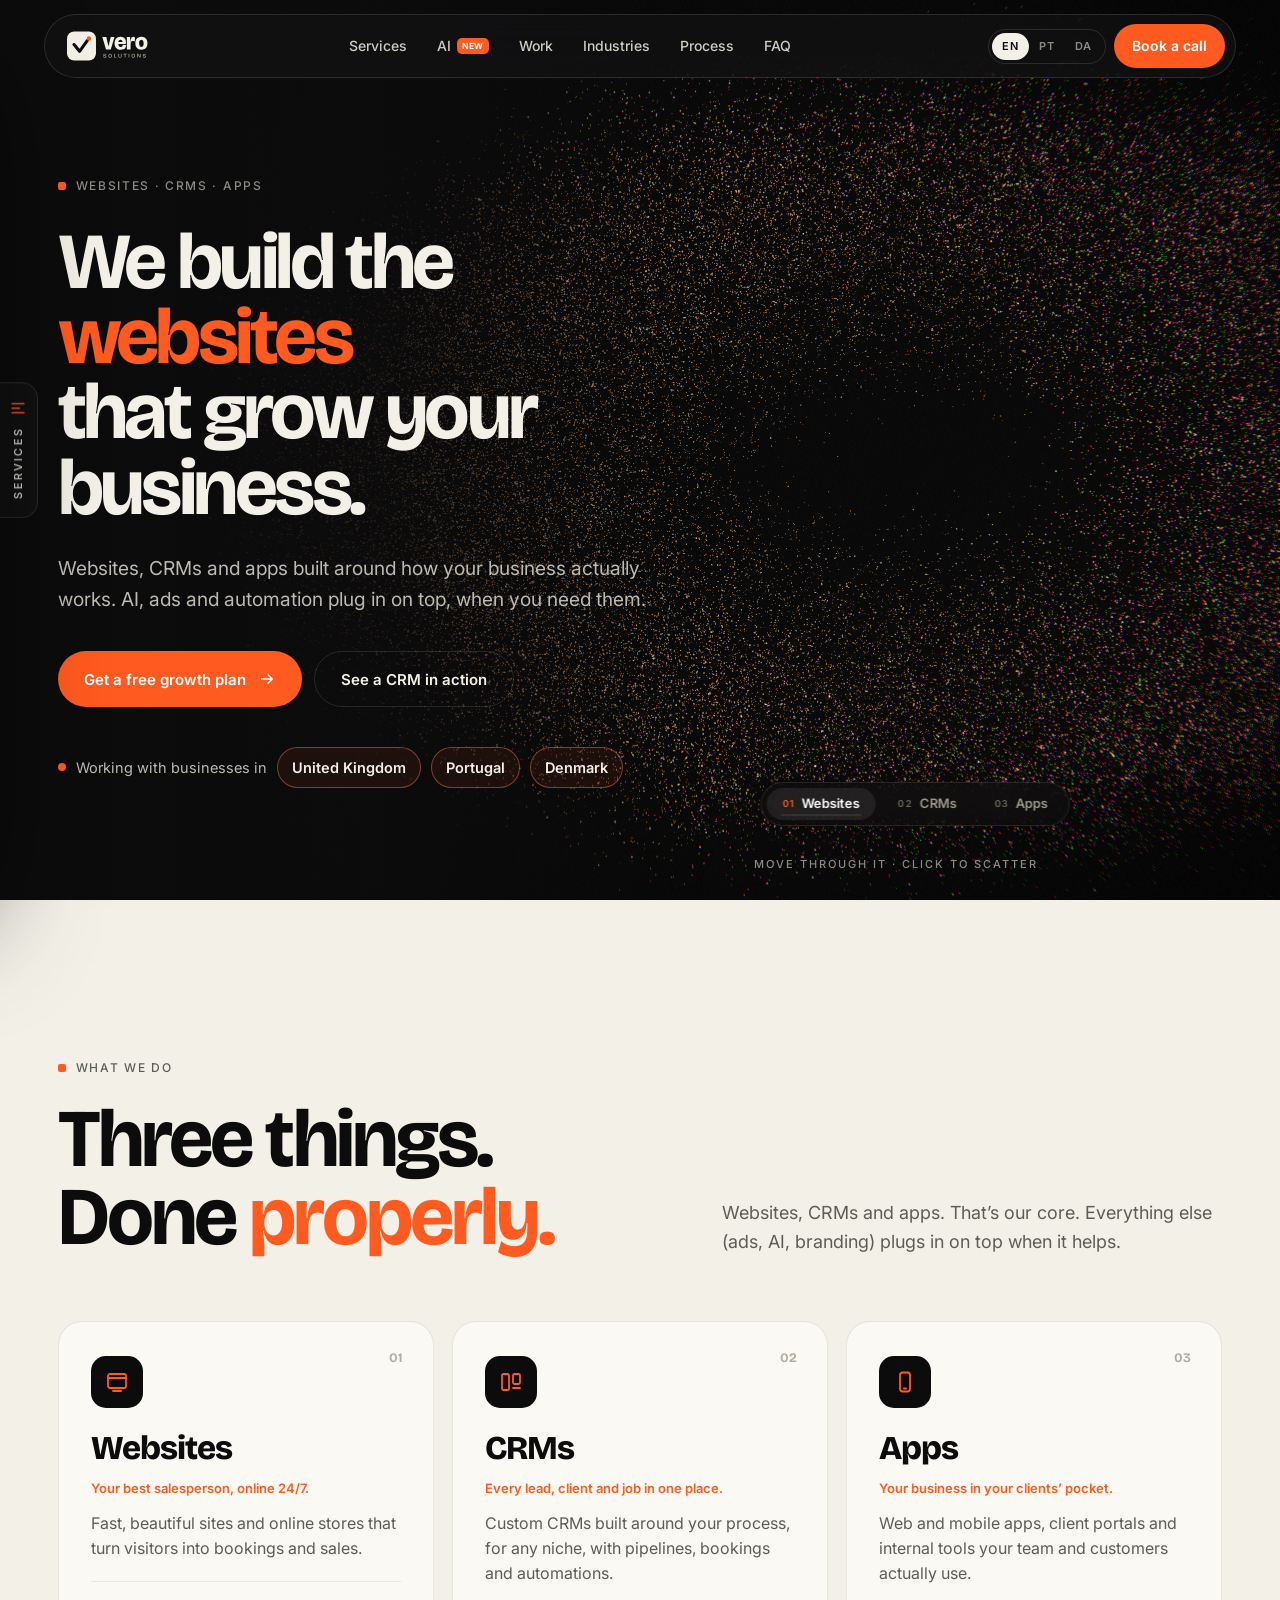
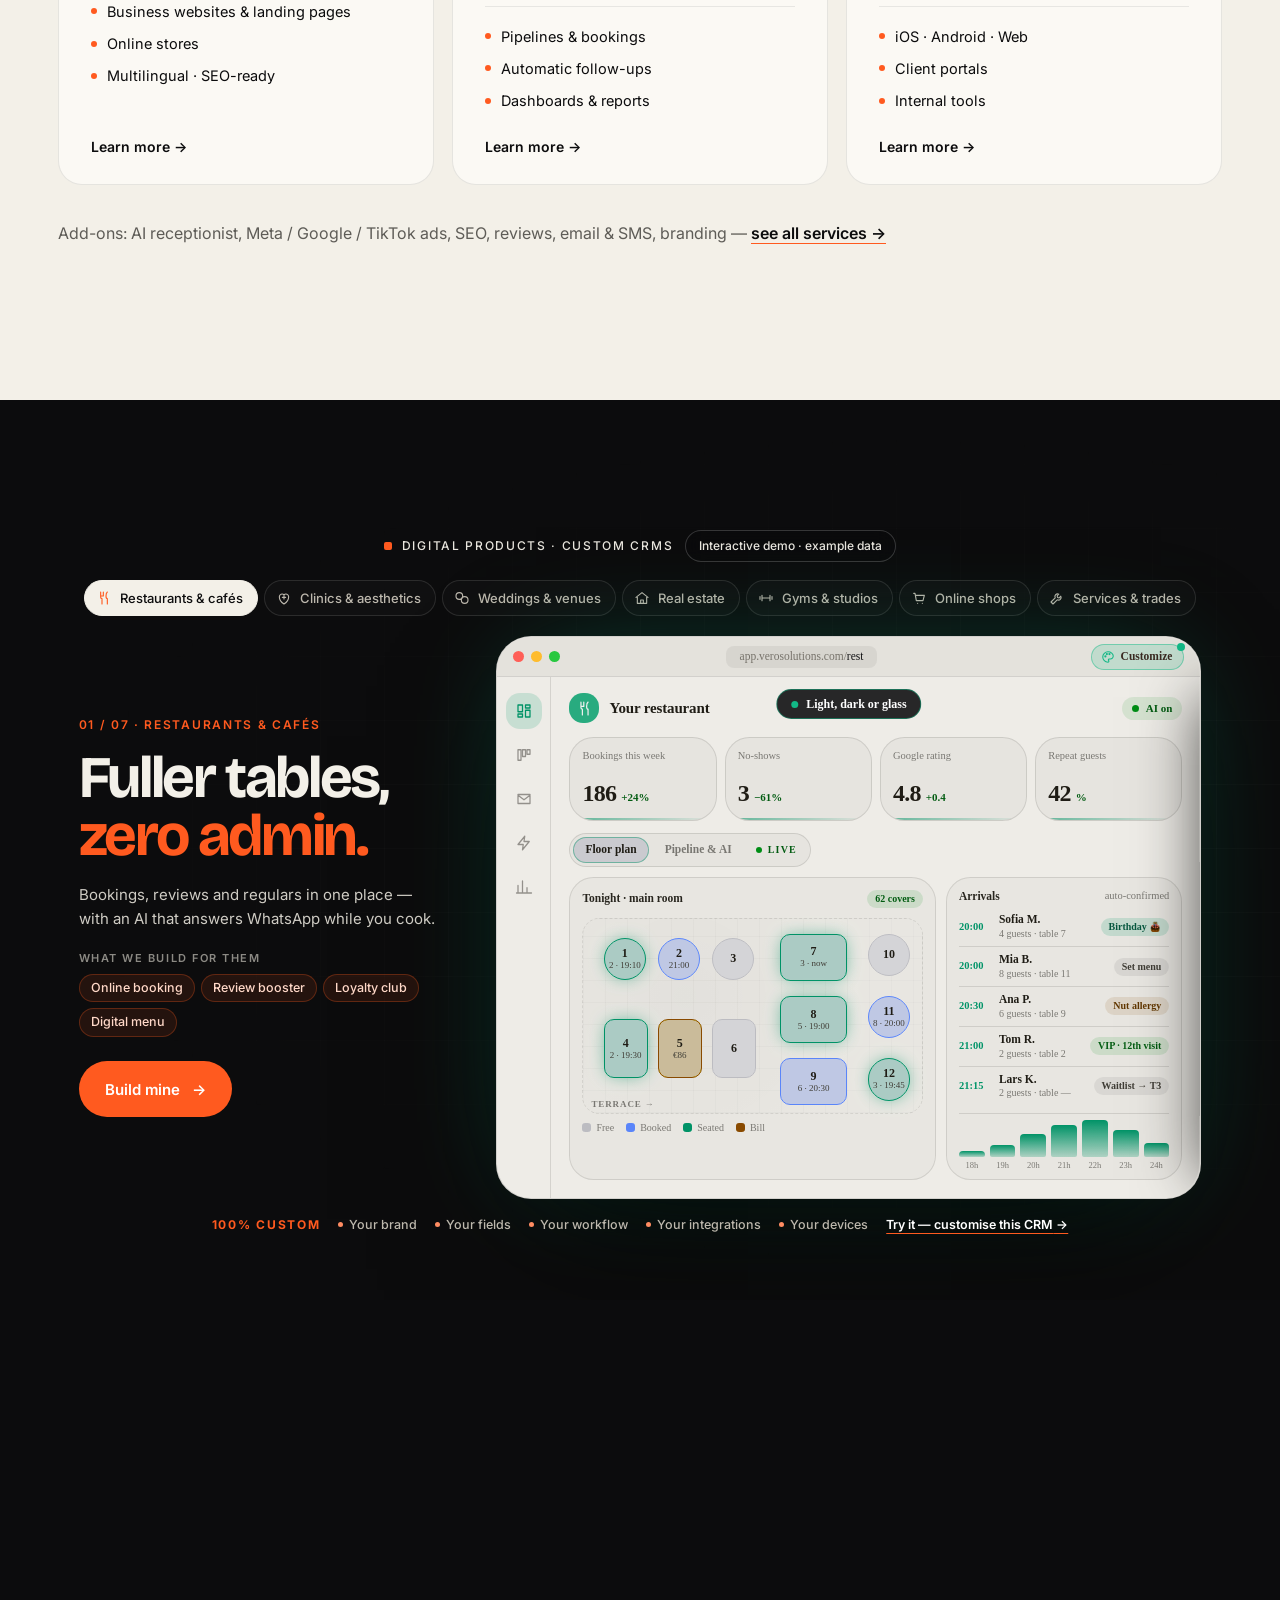
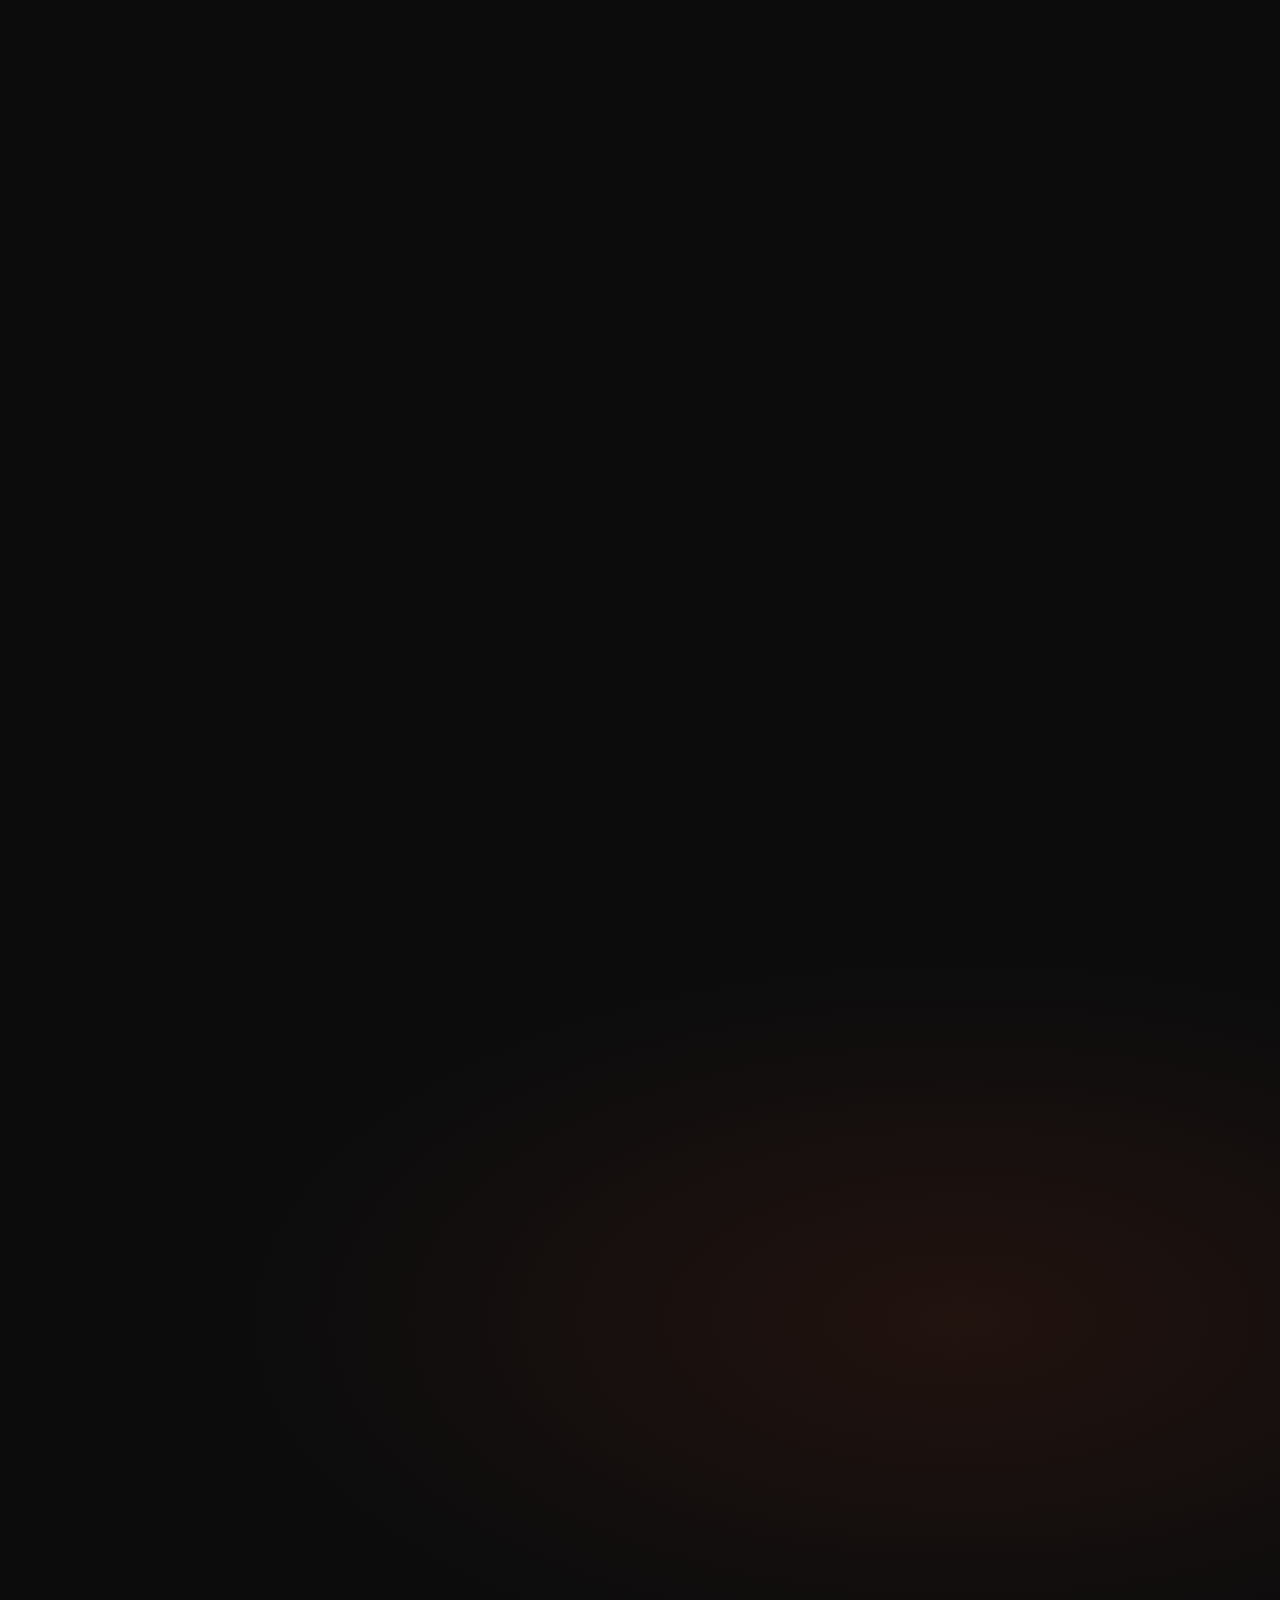
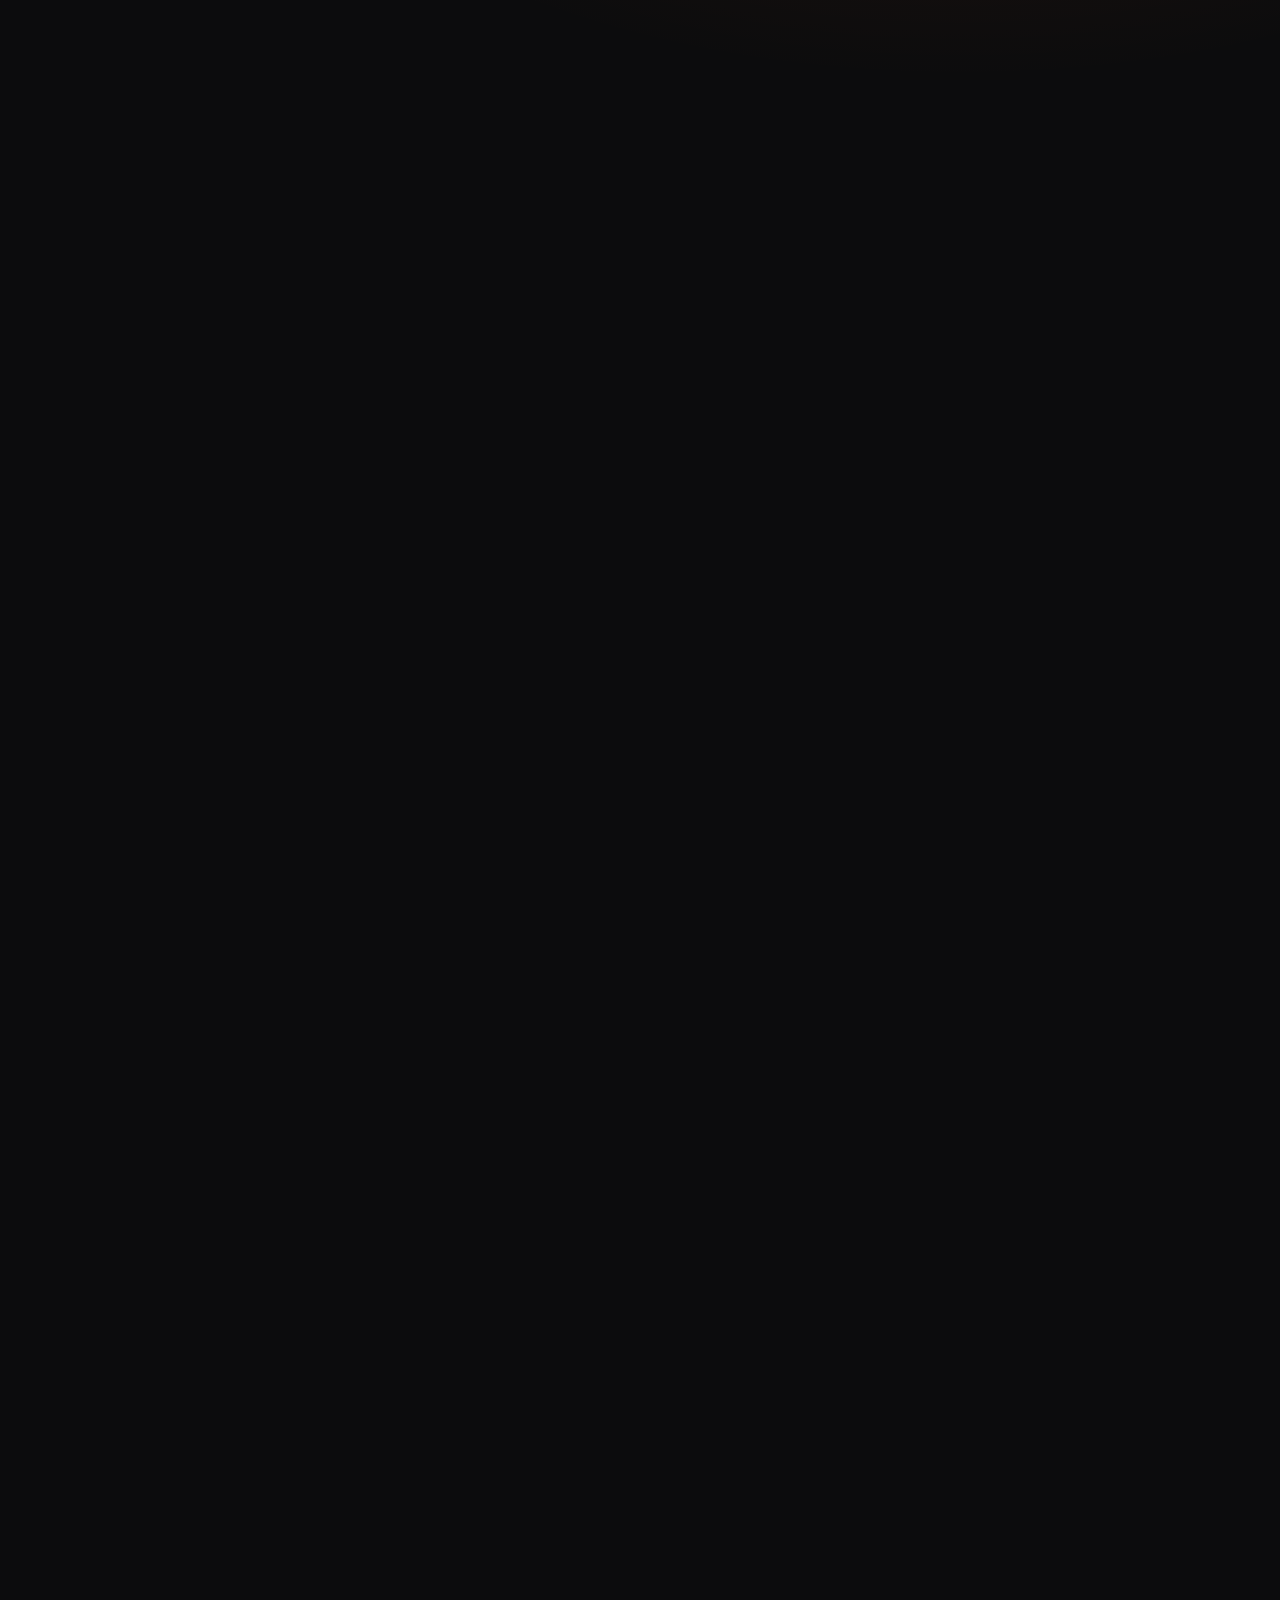
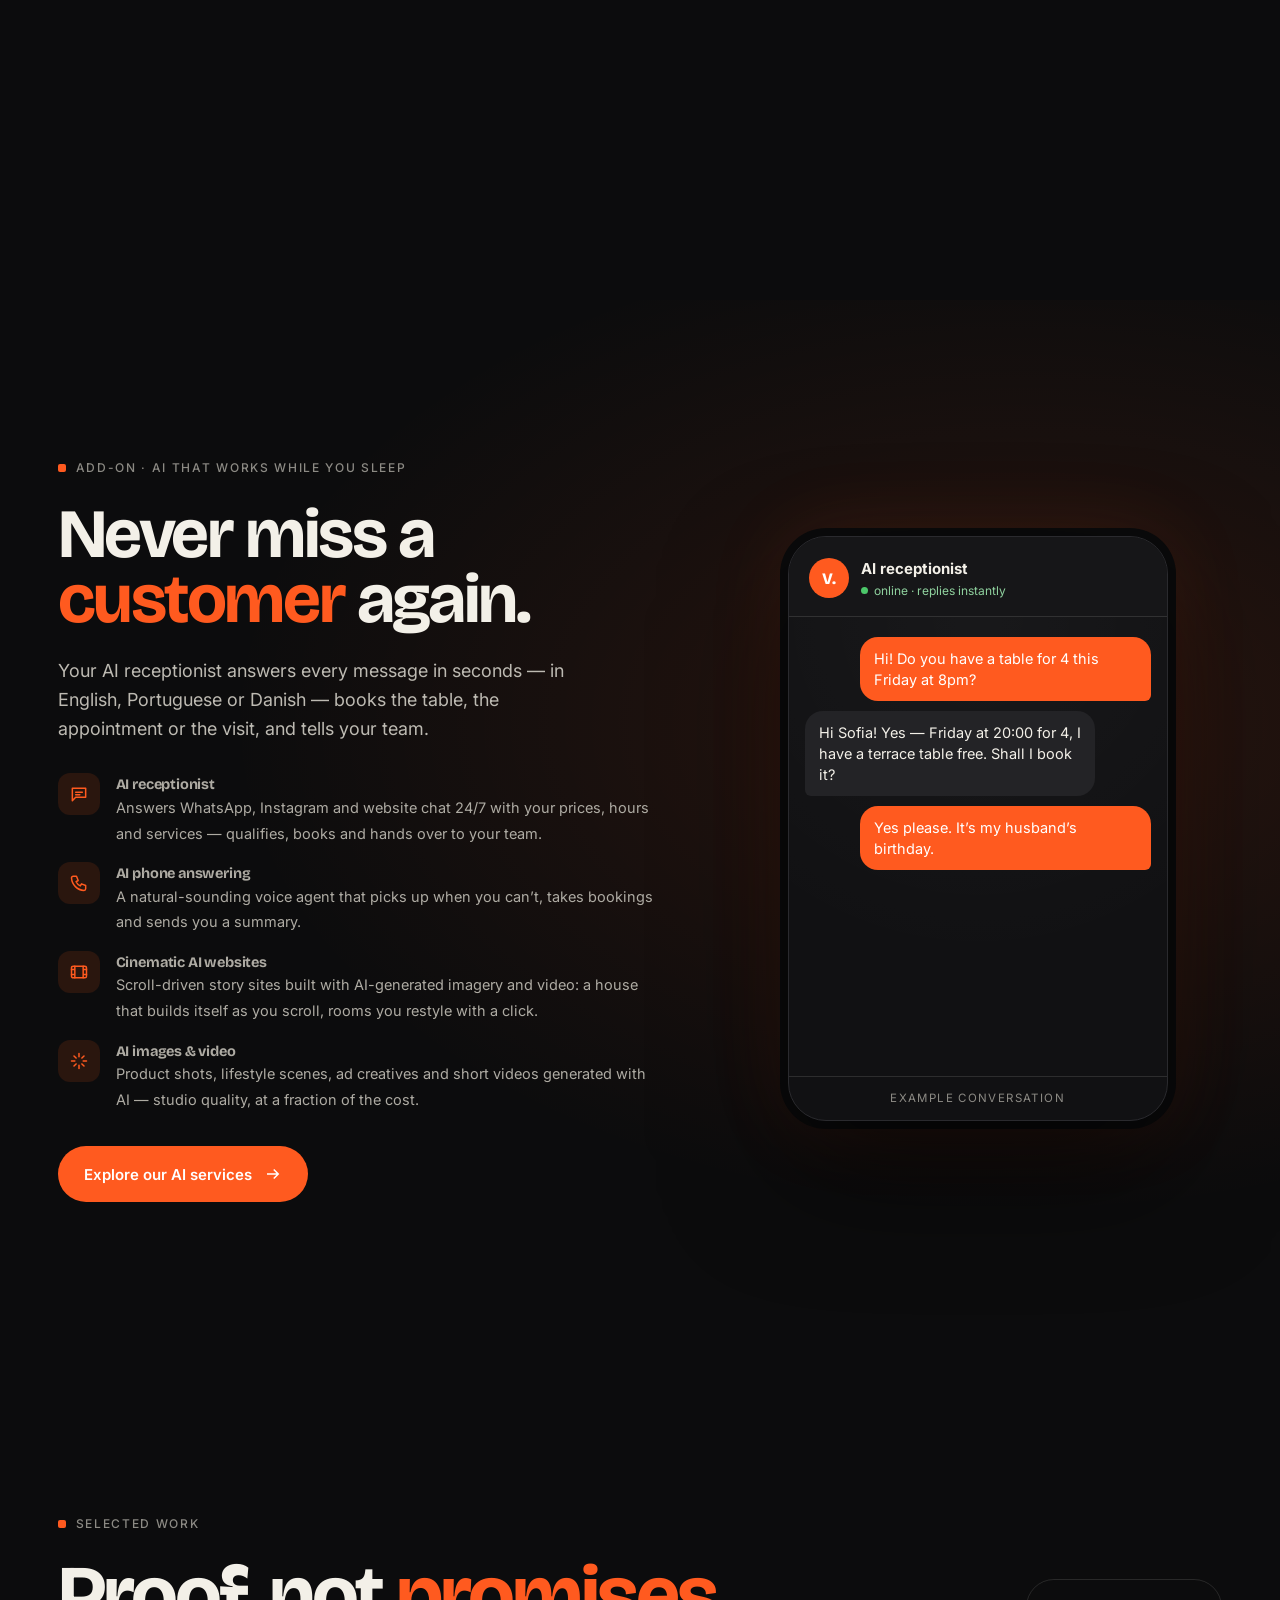
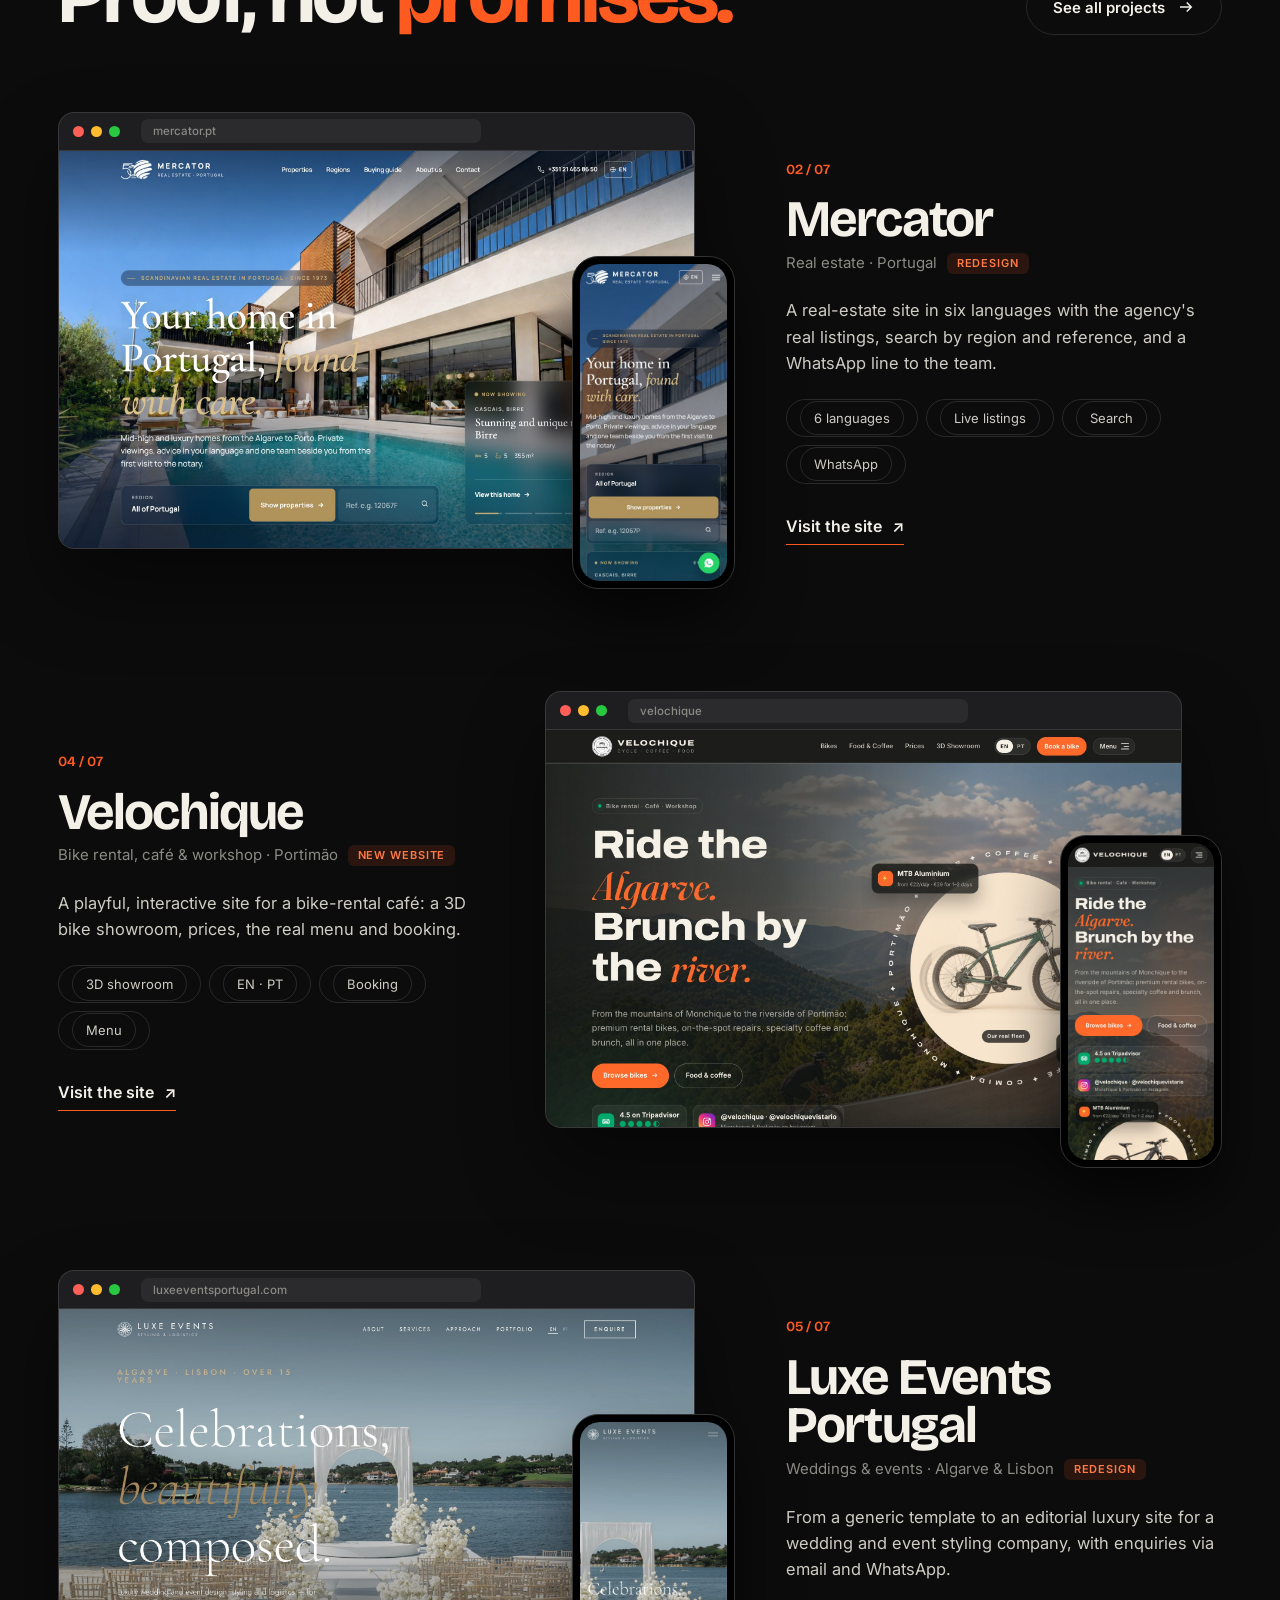
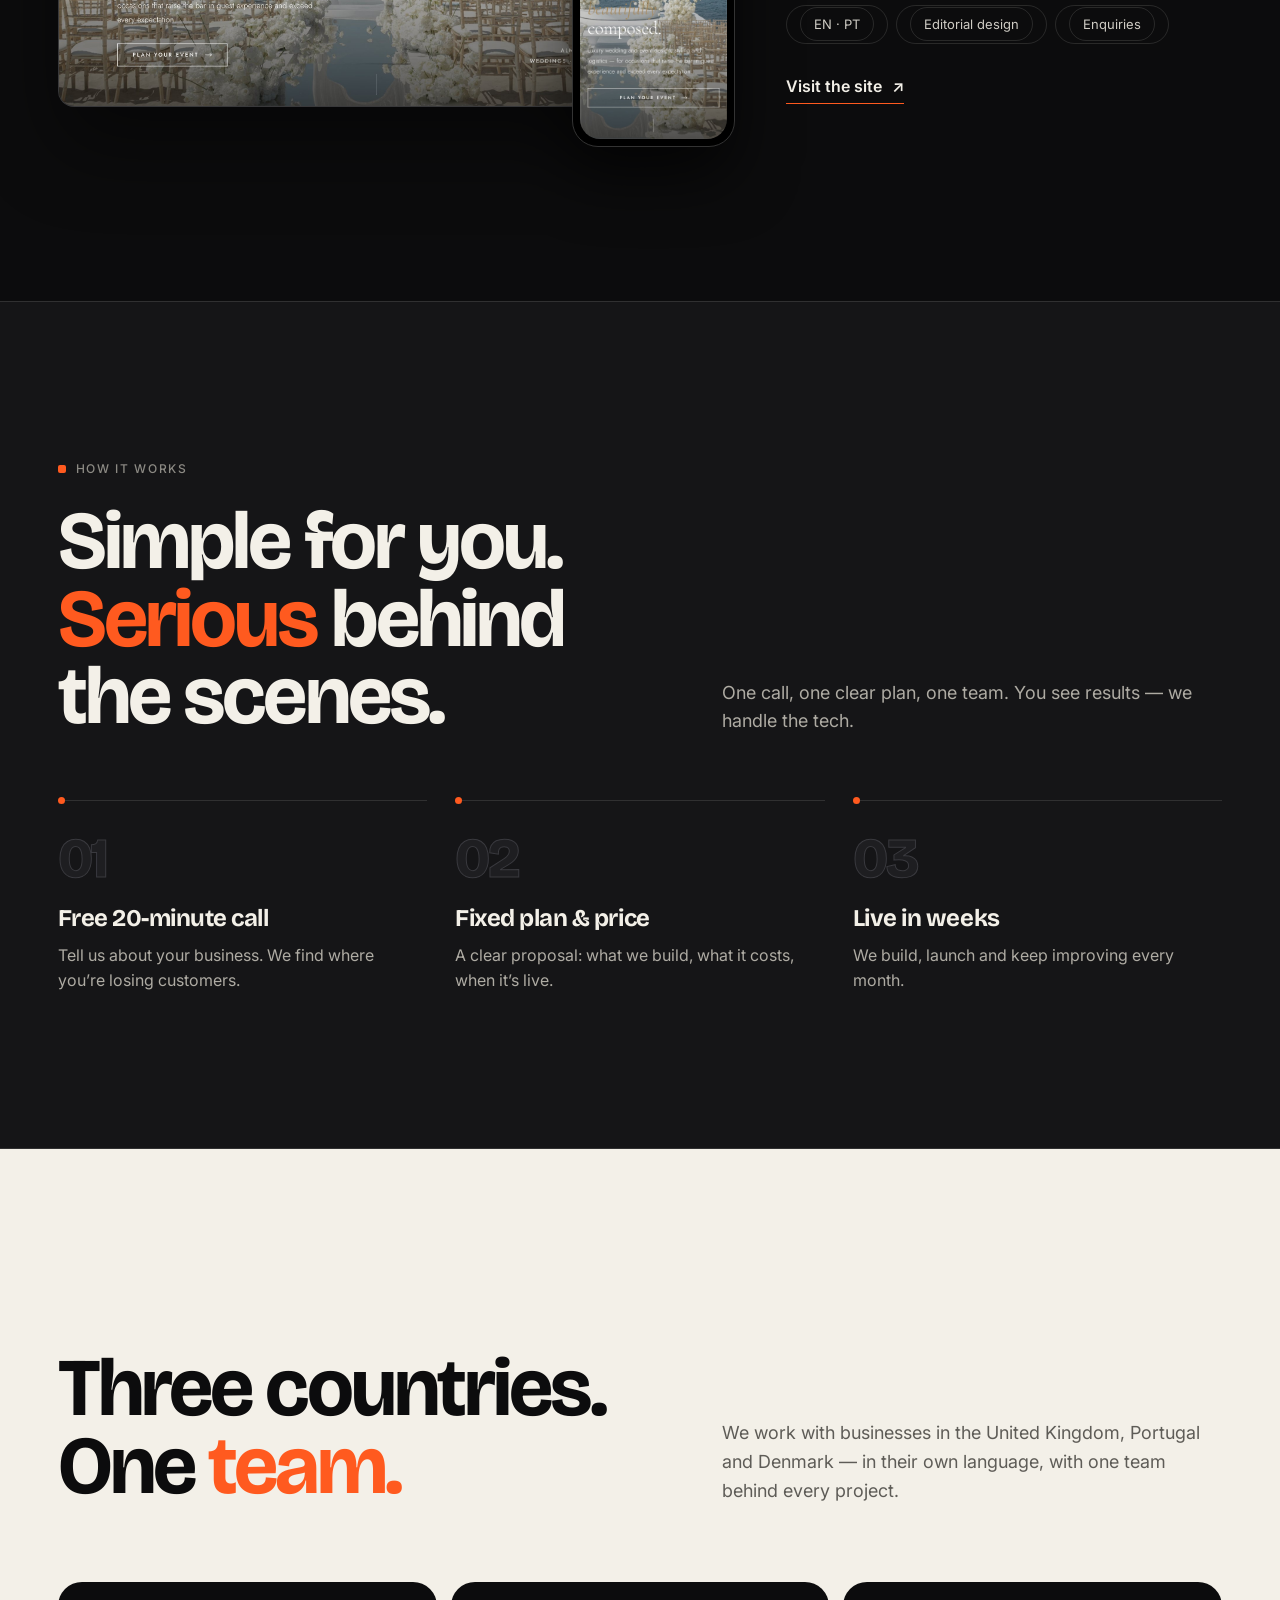
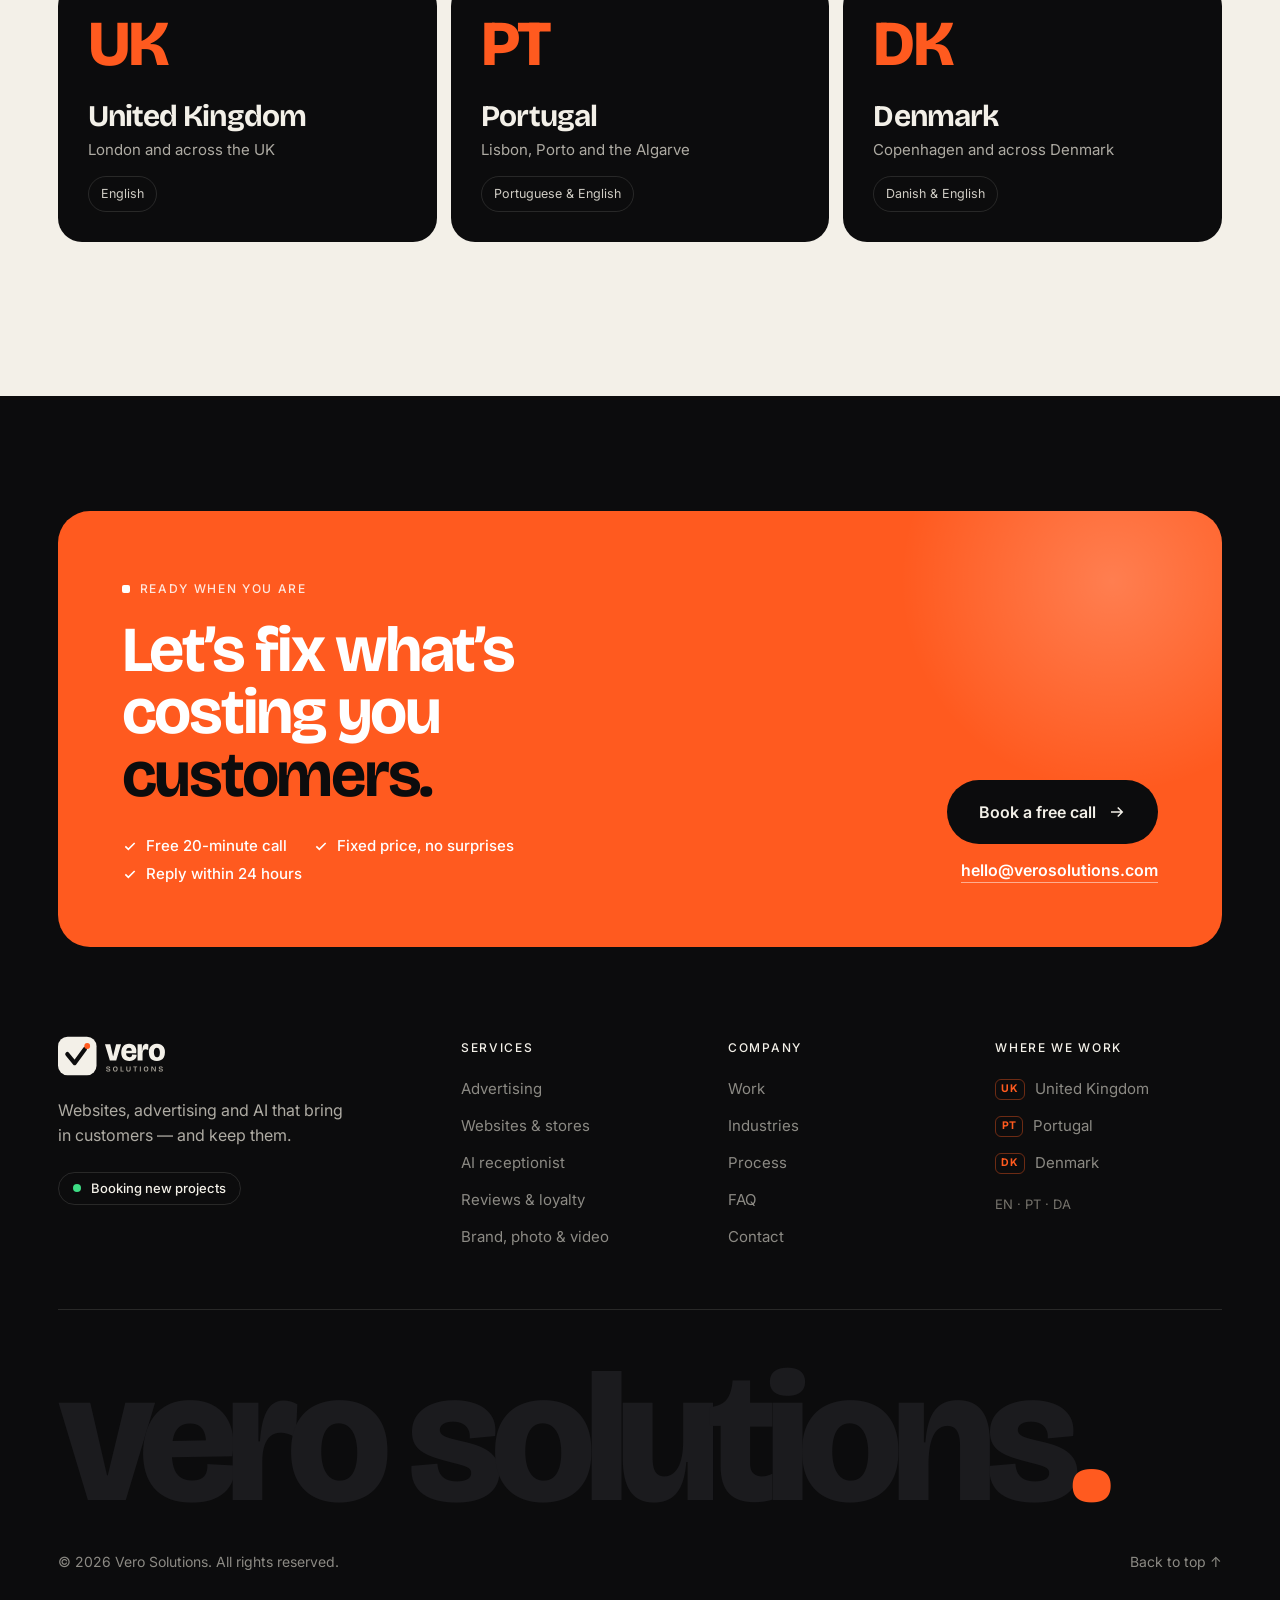
==== commit 5a1dd67e: "feat(hero): replace solar system with GPU particle morph — 65k particles build a website, CRM and ap" ====
--- a/index.html
+++ b/index.html
@@ -204,6 +204,6 @@
   </div>
 </footer>
 
-<script>try{var _c=document.createElement("canvas");window.VERO_GL=!!(_c.getContext("webgl2")||_c.getContext("webgl"))}catch(e){window.VERO_GL=false}</script><script src="js/d3-array.min.js"></script><script src="js/d3-geo.min.js"></script><script src="js/topojson-client.min.js"></script><script src="js/world-110m.js"></script><script src="js/dots.js"></script><script src="js/globe.js"></script><script src="js/vendor/three.min.js"></script><script src="js/solar-data.js"></script><script src="js/solar.js"></script><script src="js/services-data.js"></script><script src="js/sidemenu.js"></script><script src="js/crm-modules.js"></script><script src="js/crm-demo.js"></script><script src="js/crm-custom.js"></script><script src="js/site.js"></script>
+<script>try{var _c=document.createElement("canvas");window.VERO_GL=!!(_c.getContext("webgl2")||_c.getContext("webgl"))}catch(e){window.VERO_GL=false}</script><script src="js/d3-array.min.js"></script><script src="js/d3-geo.min.js"></script><script src="js/topojson-client.min.js"></script><script src="js/world-110m.js"></script><script src="js/dots.js"></script><script src="js/globe.js"></script><script src="js/vendor/three.min.js"></script><script src="js/morph.js"></script><script src="js/services-data.js"></script><script src="js/sidemenu.js"></script><script src="js/crm-modules.js"></script><script src="js/crm-demo.js"></script><script src="js/crm-custom.js"></script><script src="js/site.js"></script>
 </body>
 </html>
--- a/css/site.css
+++ b/css/site.css
@@ -1231,3 +1231,16 @@
 .dv-mail span{font:500 12.5px/1 var(--b);color:#e2ded5}
 @media (max-width:1000px){.sol-dossier{top:auto;right:0;left:0;bottom:0;width:auto;max-height:78vh;border-radius:22px 22px 0 0;transform:translateY(30px)}.sol-dossier.on{transform:none}.hx.sol-explore .wrap{opacity:1;filter:none;pointer-events:auto}.sol-label b{font-size:12px}.sol-label.add{display:none}}
 .sol-open .sm-fab,.sol-open .sm-tab{opacity:0;pointer-events:none}
+/* ---------- hero morph (particles → website / CRM / app) */
+.mf-ui{position:absolute;left:71.5%;bottom:74px;transform:translateX(-50%);display:flex;gap:6px;padding:5px;border-radius:999px;background:rgba(14,14,16,.6);backdrop-filter:blur(12px);-webkit-backdrop-filter:blur(12px);border:1px solid rgba(243,240,232,.1);z-index:4}
+.mf-ui button{position:relative;display:flex;align-items:center;gap:7px;padding:9px 16px 10px;border-radius:999px;font:600 13px/1 var(--b);color:#9d988e;overflow:hidden;transition:color .3s,background .3s}
+.mf-ui button em{font:600 9.5px/1 var(--b);font-style:normal;letter-spacing:.12em;color:#6f6b63;transition:color .3s}
+.mf-ui button:hover{color:#f3f0e8}
+.mf-ui button.on{color:#fff;background:rgba(255,255,255,.08)}
+.mf-ui button.on em{color:var(--acc)}
+.mf-ui button i{position:absolute;left:14px;right:14px;bottom:4px;height:2px;border-radius:2px;background:rgba(255,255,255,.08);opacity:0;transition:opacity .3s}
+.mf-ui button.on i{opacity:1}
+.mf-ui button i b{display:block;height:100%;border-radius:inherit;background:var(--acc);transform-origin:0 50%;transform:scaleX(0)}
+.globe-wrap .globe-hint{bottom:30px}
+.mf-ui.narrow{left:50%;bottom:44px}
+@media (max-width:640px){.mf-ui button{padding:8px 12px 9px;font-size:12px}}
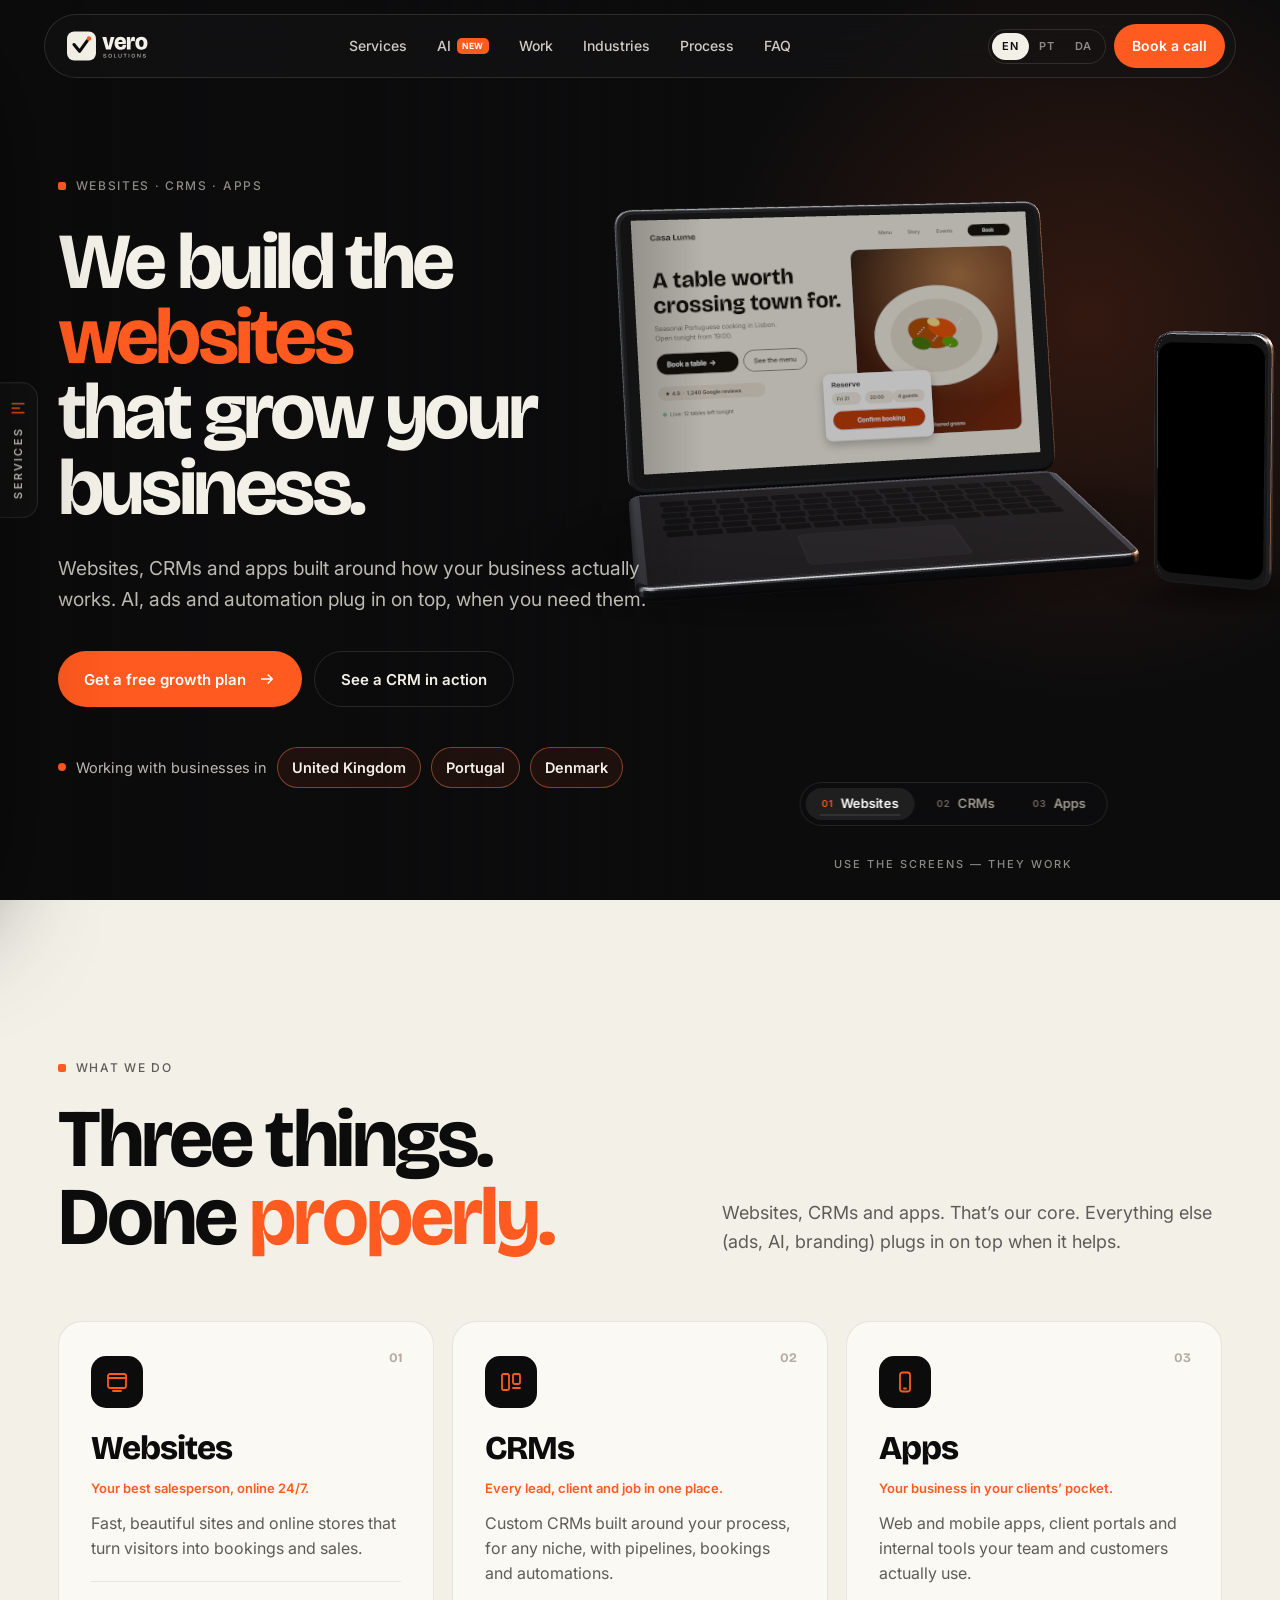
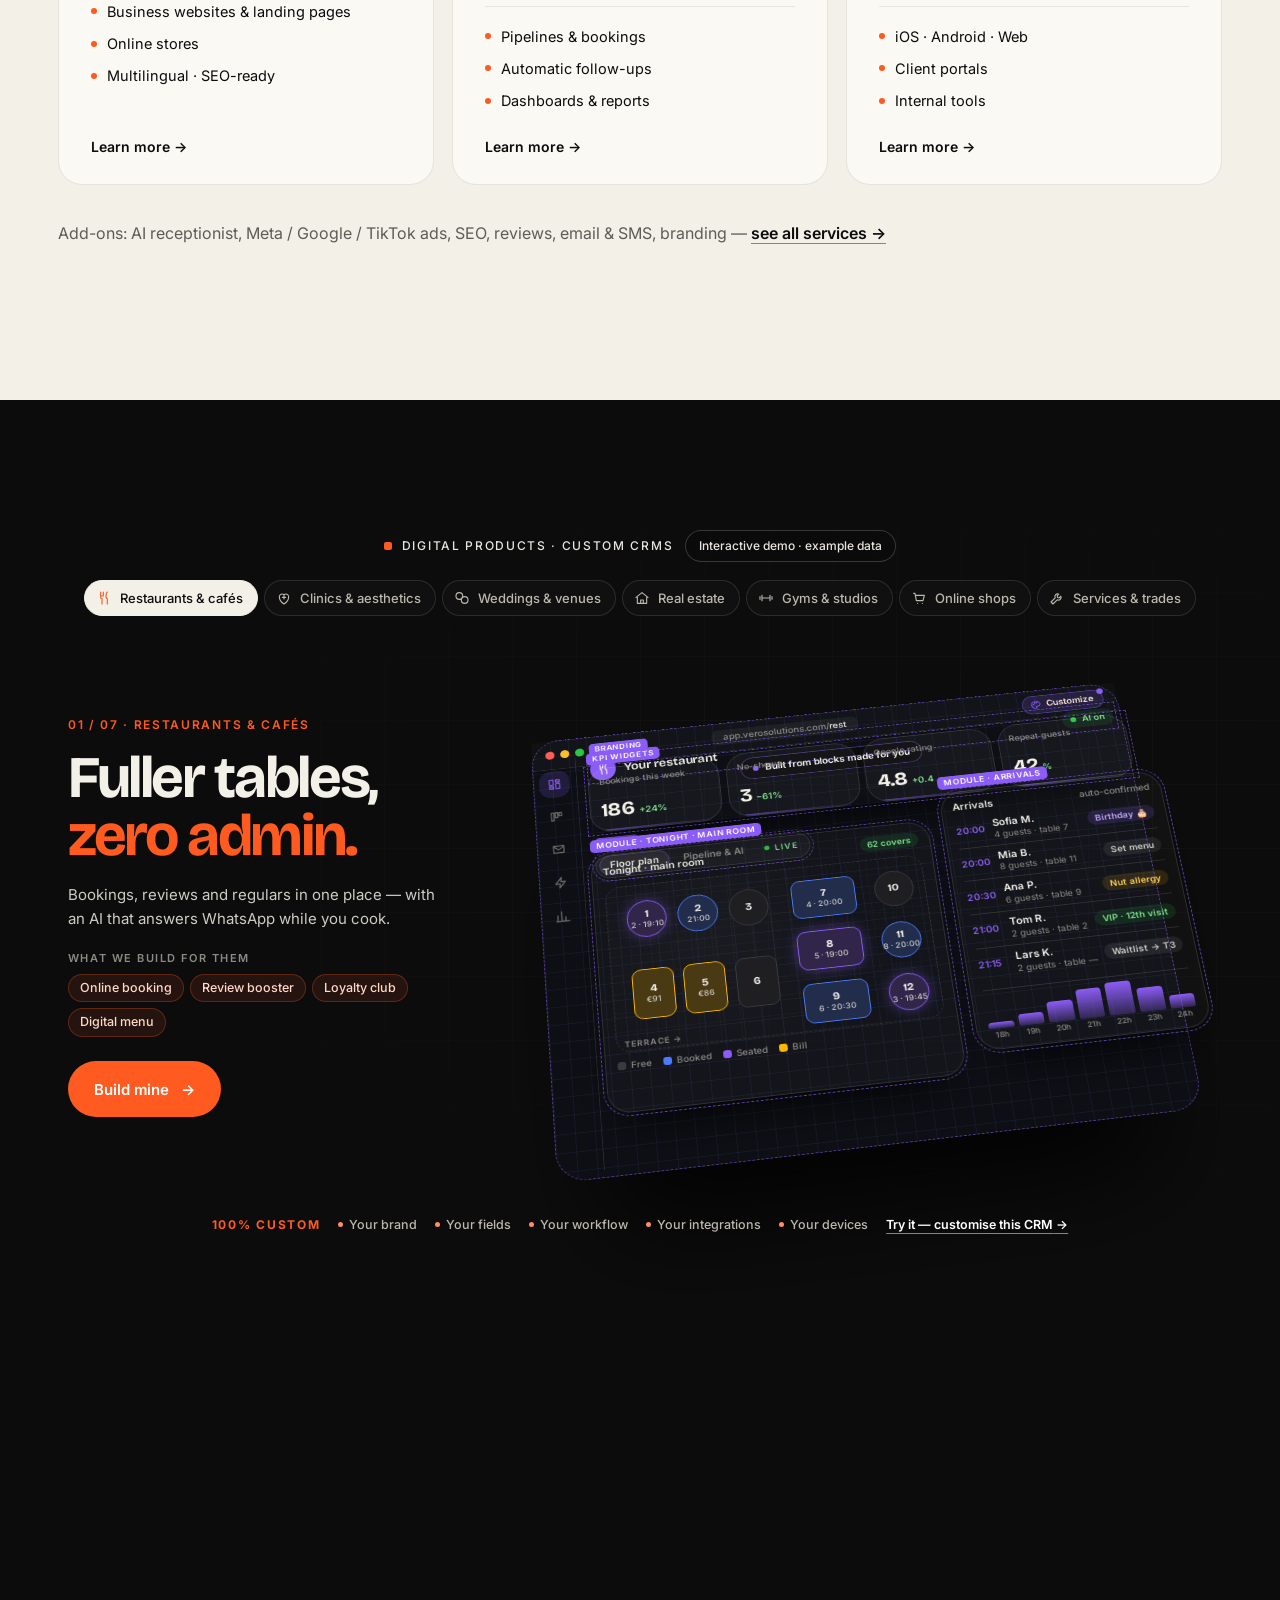
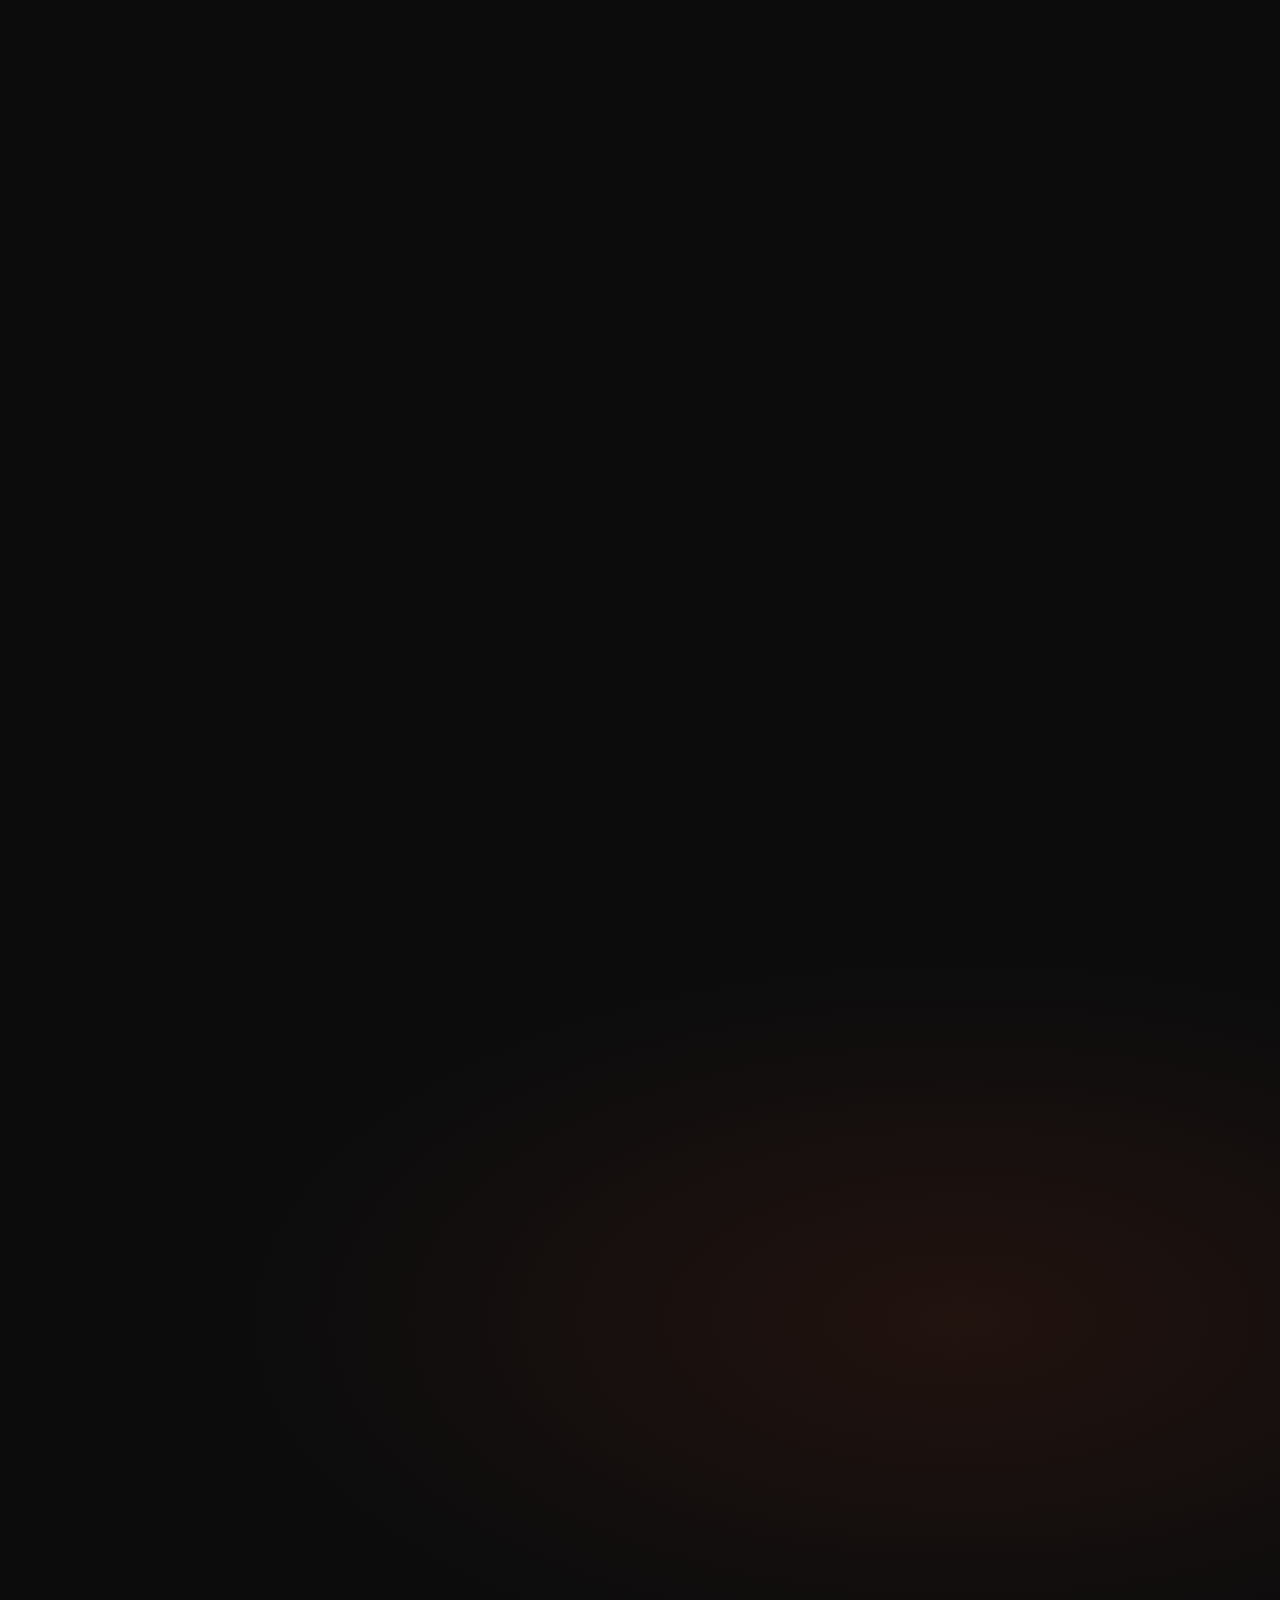
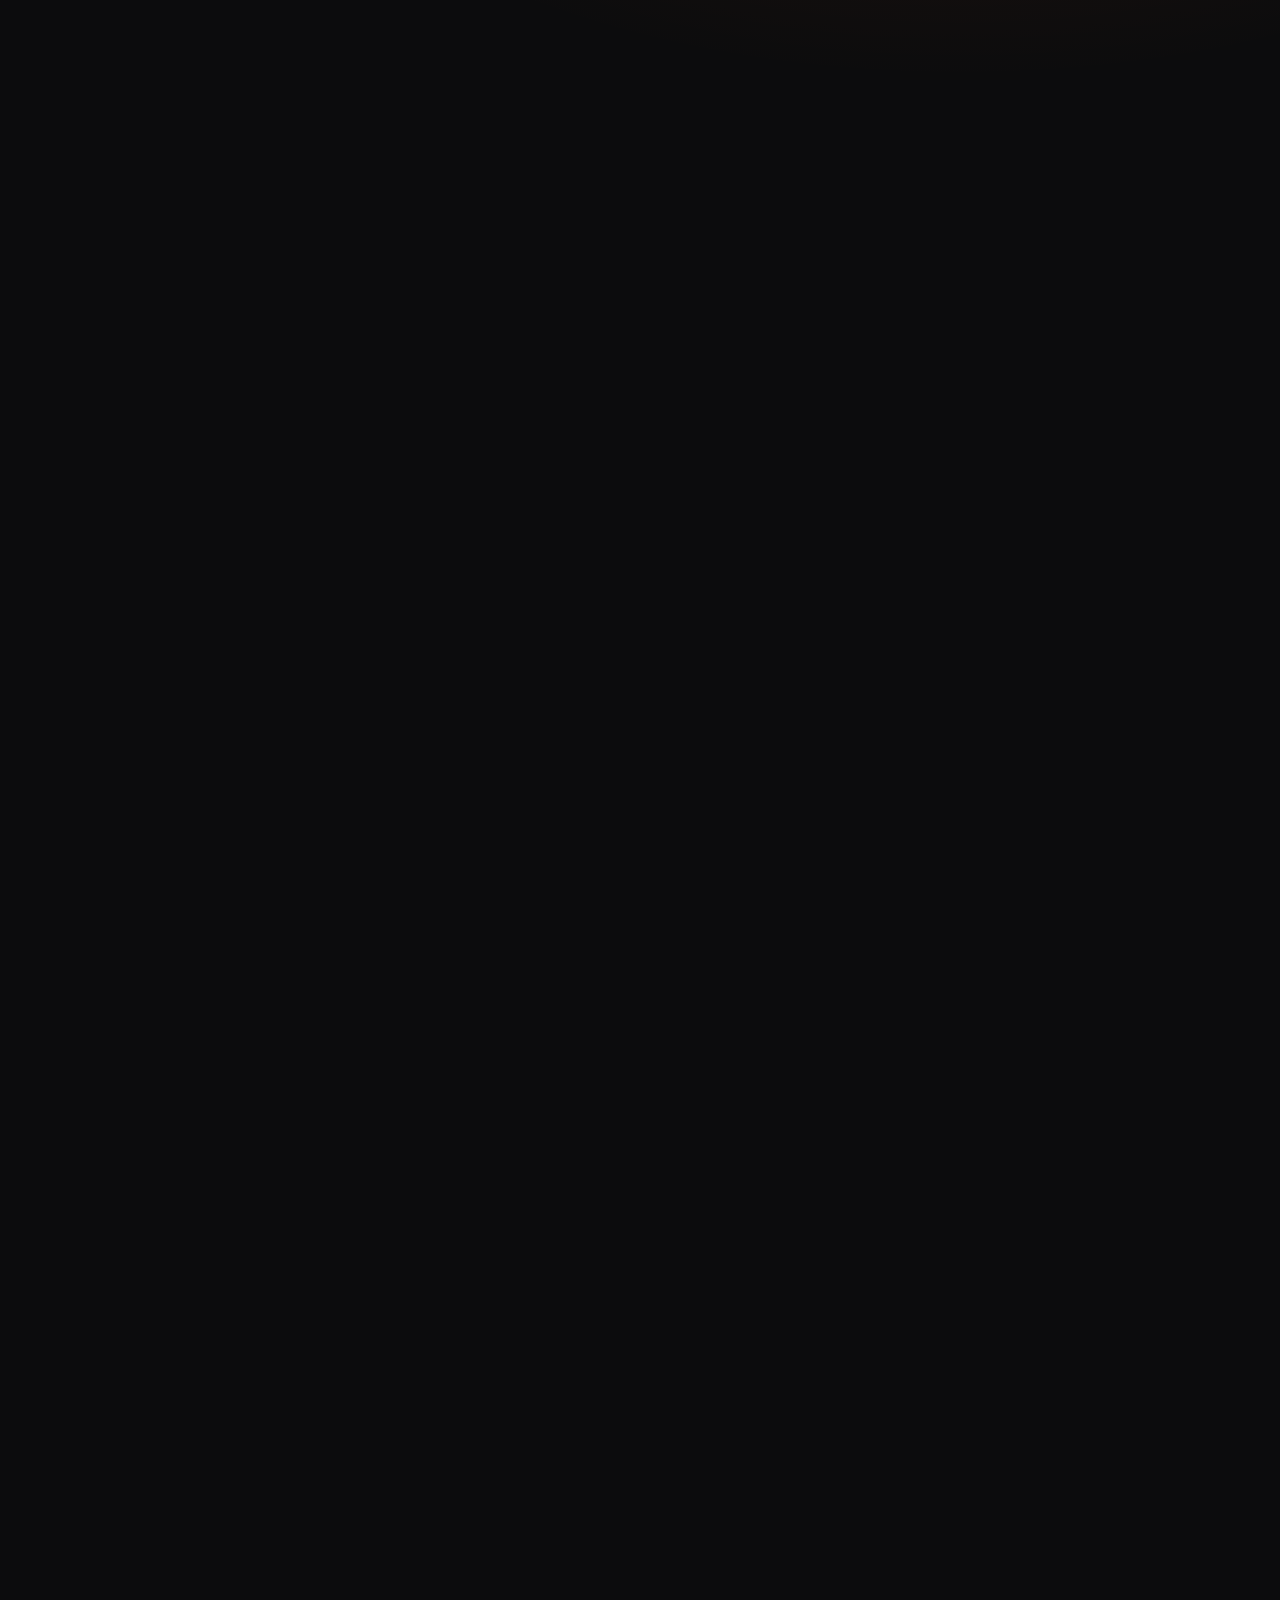
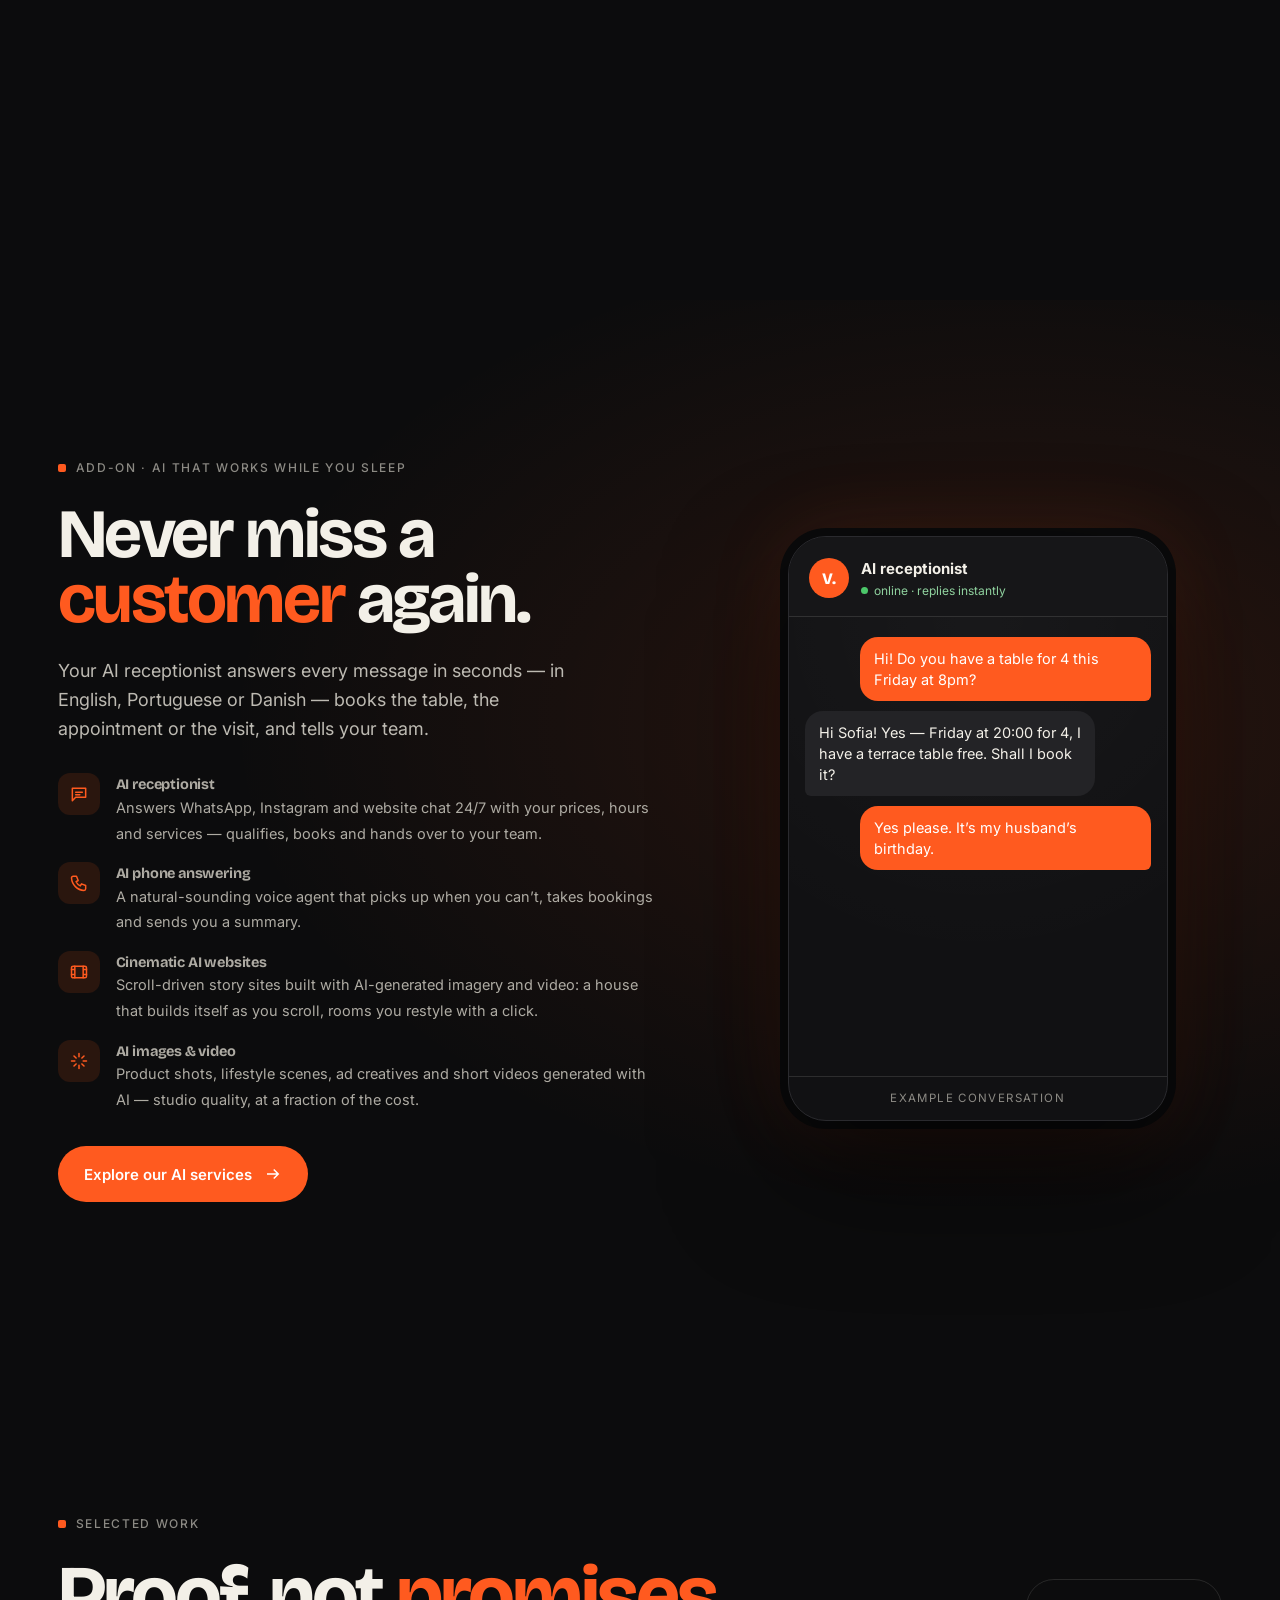
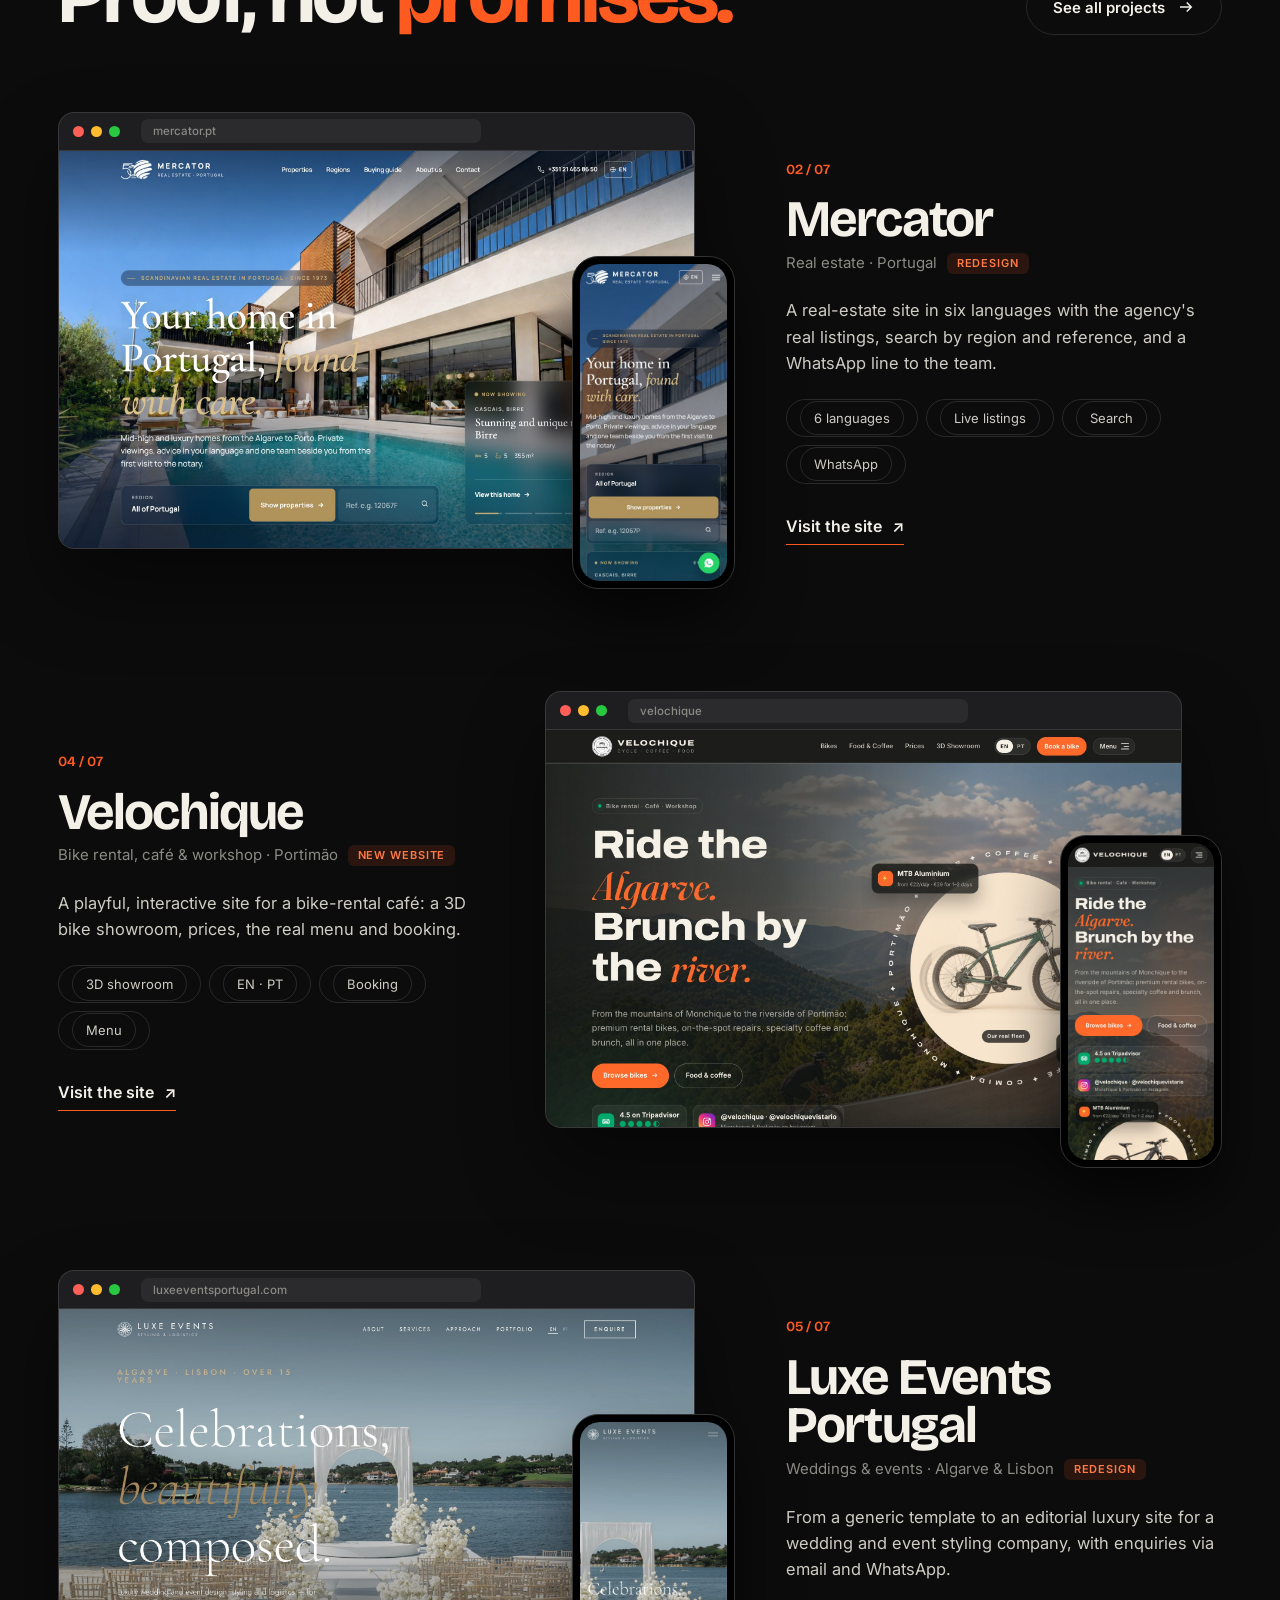
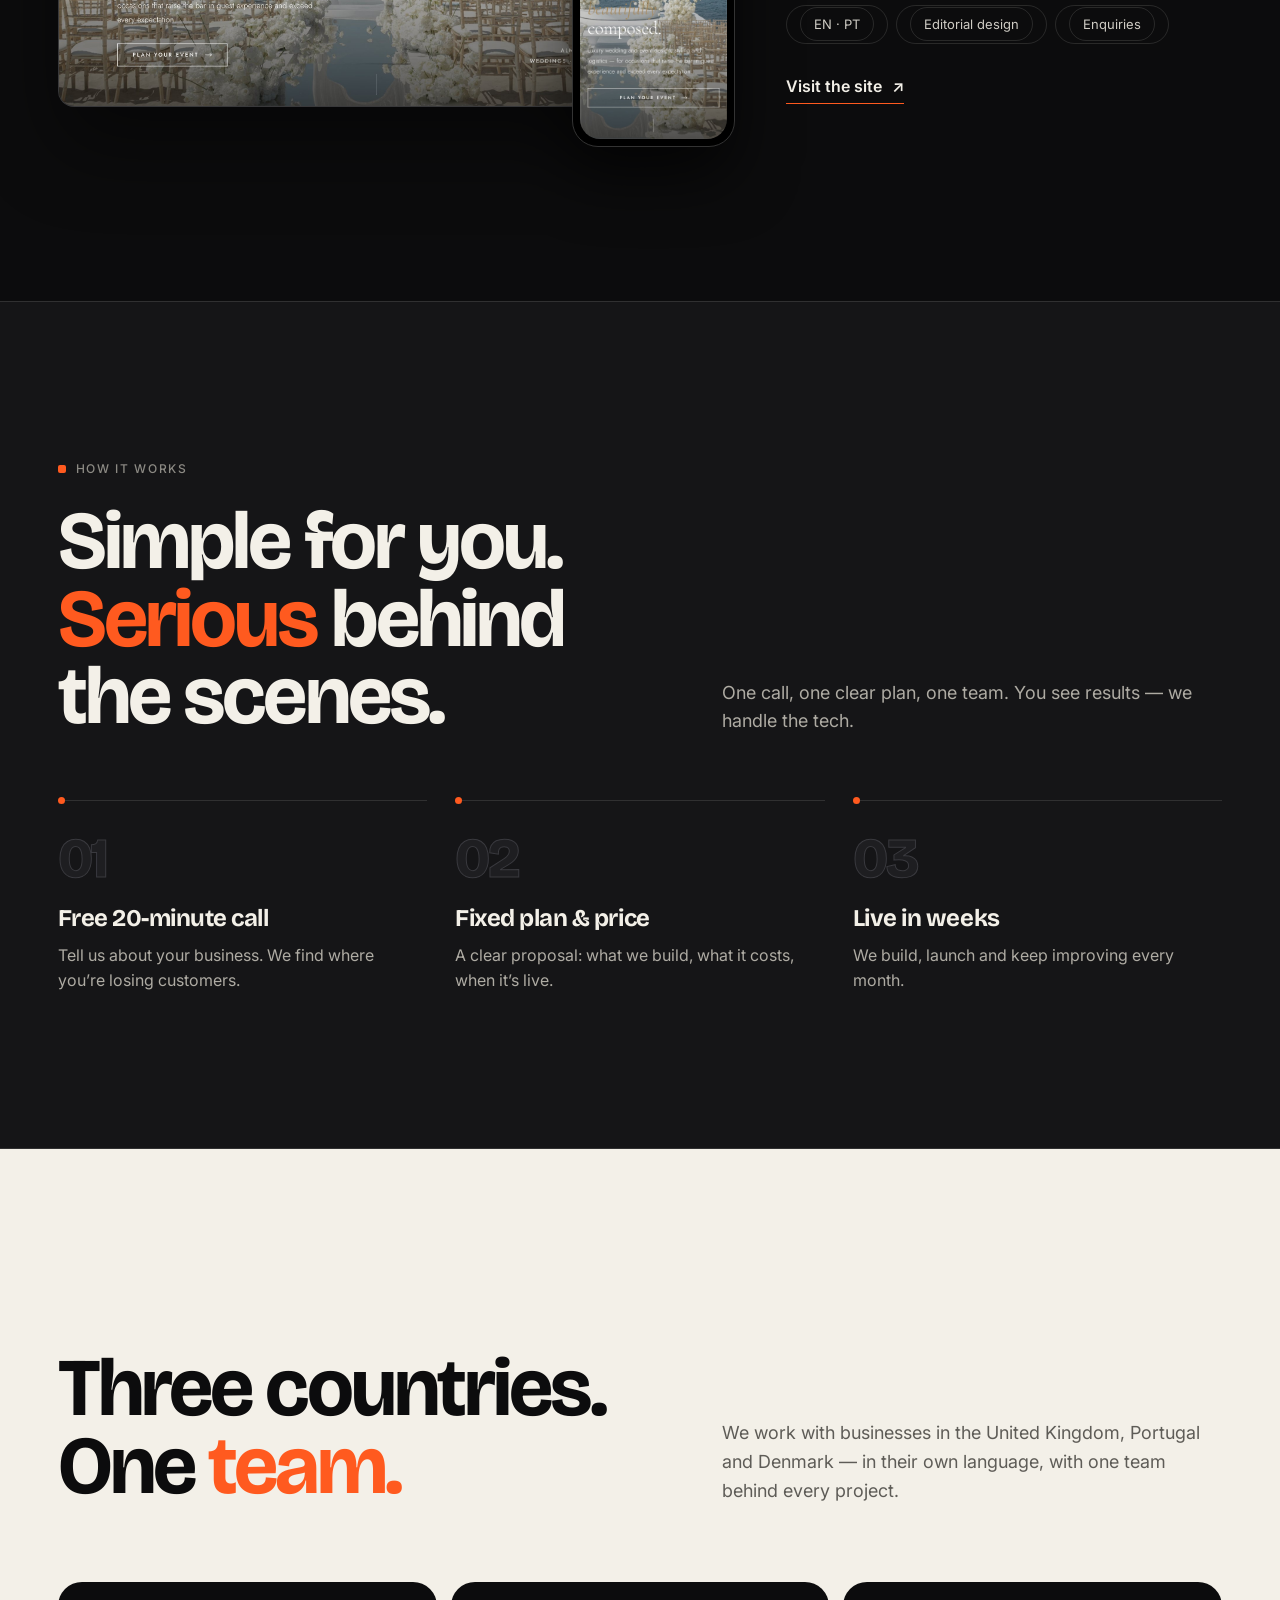
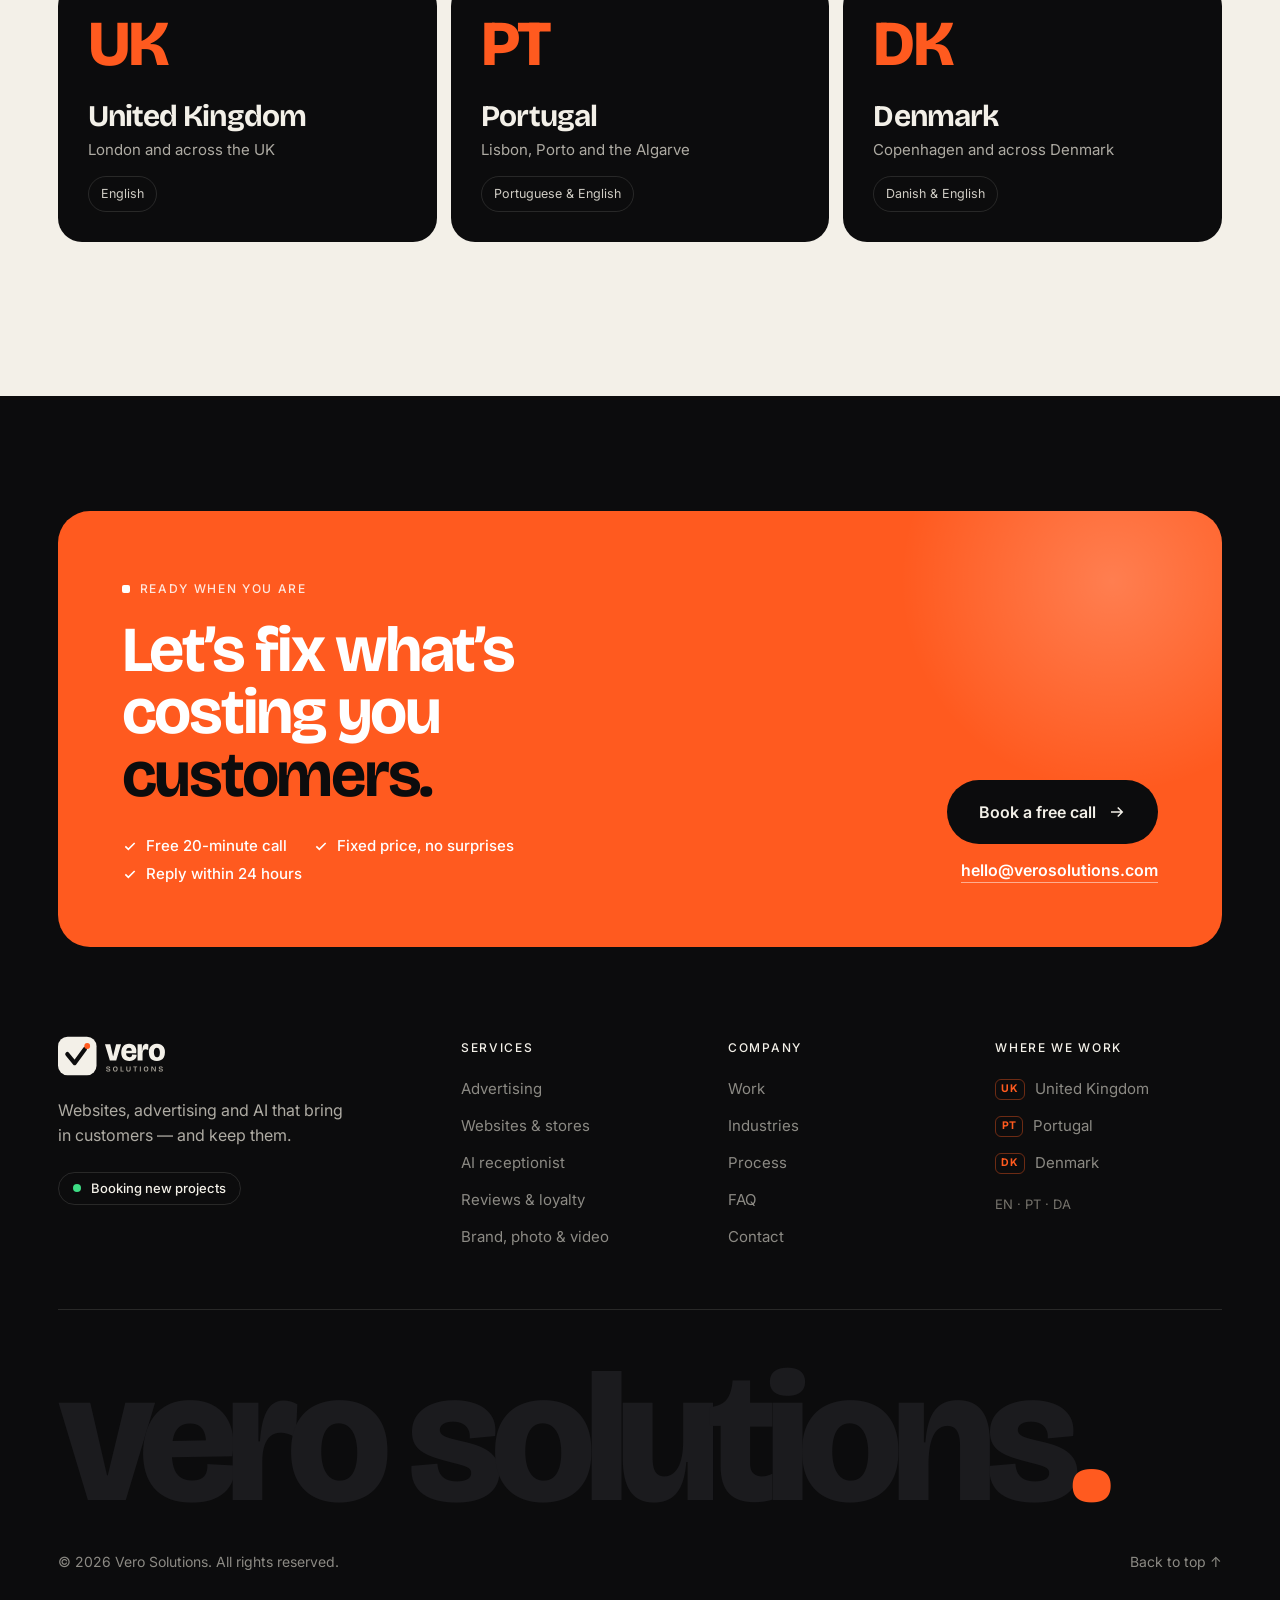
==== commit c6044ee3: "feat(hero): real 3D laptop + phone with live, usable screens (website, CRM, app) synced to the headl" ====
--- a/index.html
+++ b/index.html
@@ -204,6 +204,6 @@
   </div>
 </footer>
 
-<script>try{var _c=document.createElement("canvas");window.VERO_GL=!!(_c.getContext("webgl2")||_c.getContext("webgl"))}catch(e){window.VERO_GL=false}</script><script src="js/d3-array.min.js"></script><script src="js/d3-geo.min.js"></script><script src="js/topojson-client.min.js"></script><script src="js/world-110m.js"></script><script src="js/dots.js"></script><script src="js/globe.js"></script><script src="js/vendor/three.min.js"></script><script src="js/morph.js"></script><script src="js/services-data.js"></script><script src="js/sidemenu.js"></script><script src="js/crm-modules.js"></script><script src="js/crm-demo.js"></script><script src="js/crm-custom.js"></script><script src="js/site.js"></script>
+<script>try{var _c=document.createElement("canvas");window.VERO_GL=!!(_c.getContext("webgl2")||_c.getContext("webgl"))}catch(e){window.VERO_GL=false}</script><script src="js/d3-array.min.js"></script><script src="js/d3-geo.min.js"></script><script src="js/topojson-client.min.js"></script><script src="js/world-110m.js"></script><script src="js/dots.js"></script><script src="js/globe.js"></script><script src="js/vendor/three.min.js"></script><script src="js/devices.js"></script><script src="js/services-data.js"></script><script src="js/sidemenu.js"></script><script src="js/crm-modules.js"></script><script src="js/crm-demo.js"></script><script src="js/crm-custom.js"></script><script src="js/site.js"></script>
 </body>
 </html>
--- a/css/site.css
+++ b/css/site.css
@@ -1244,3 +1244,6 @@
 .globe-wrap .globe-hint{bottom:30px}
 .mf-ui.narrow{left:50%;bottom:44px}
 @media (max-width:640px){.mf-ui button{padding:8px 12px 9px;font-size:12px}}
+#globe-gl.scr-hover{cursor:none}
+@media (min-width:1001px){html[lang=pt] .hx h1,html[lang=da] .hx h1{font-size:clamp(44px,5.3vw,92px)}}
+@media (min-width:1001px){.mf-ui{left:74.5%}.globe-wrap .globe-hint{left:74.5%}}
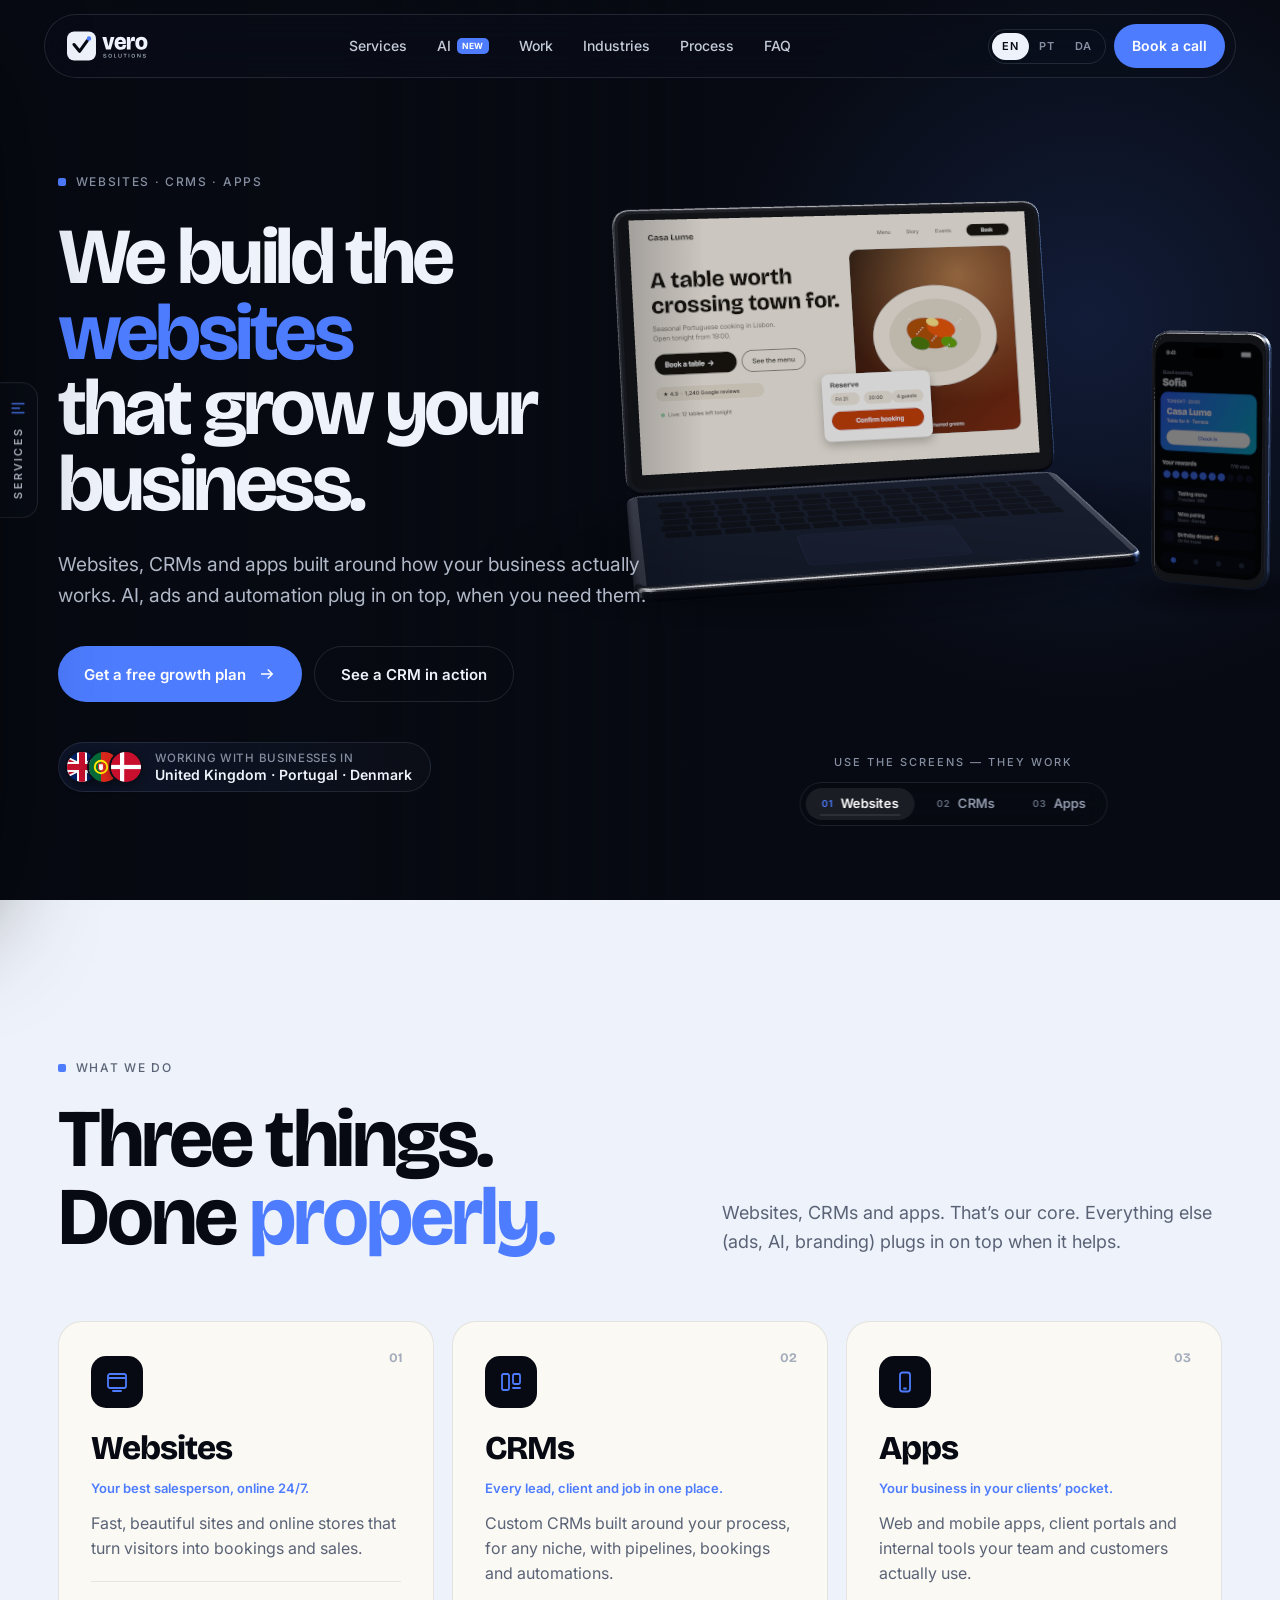
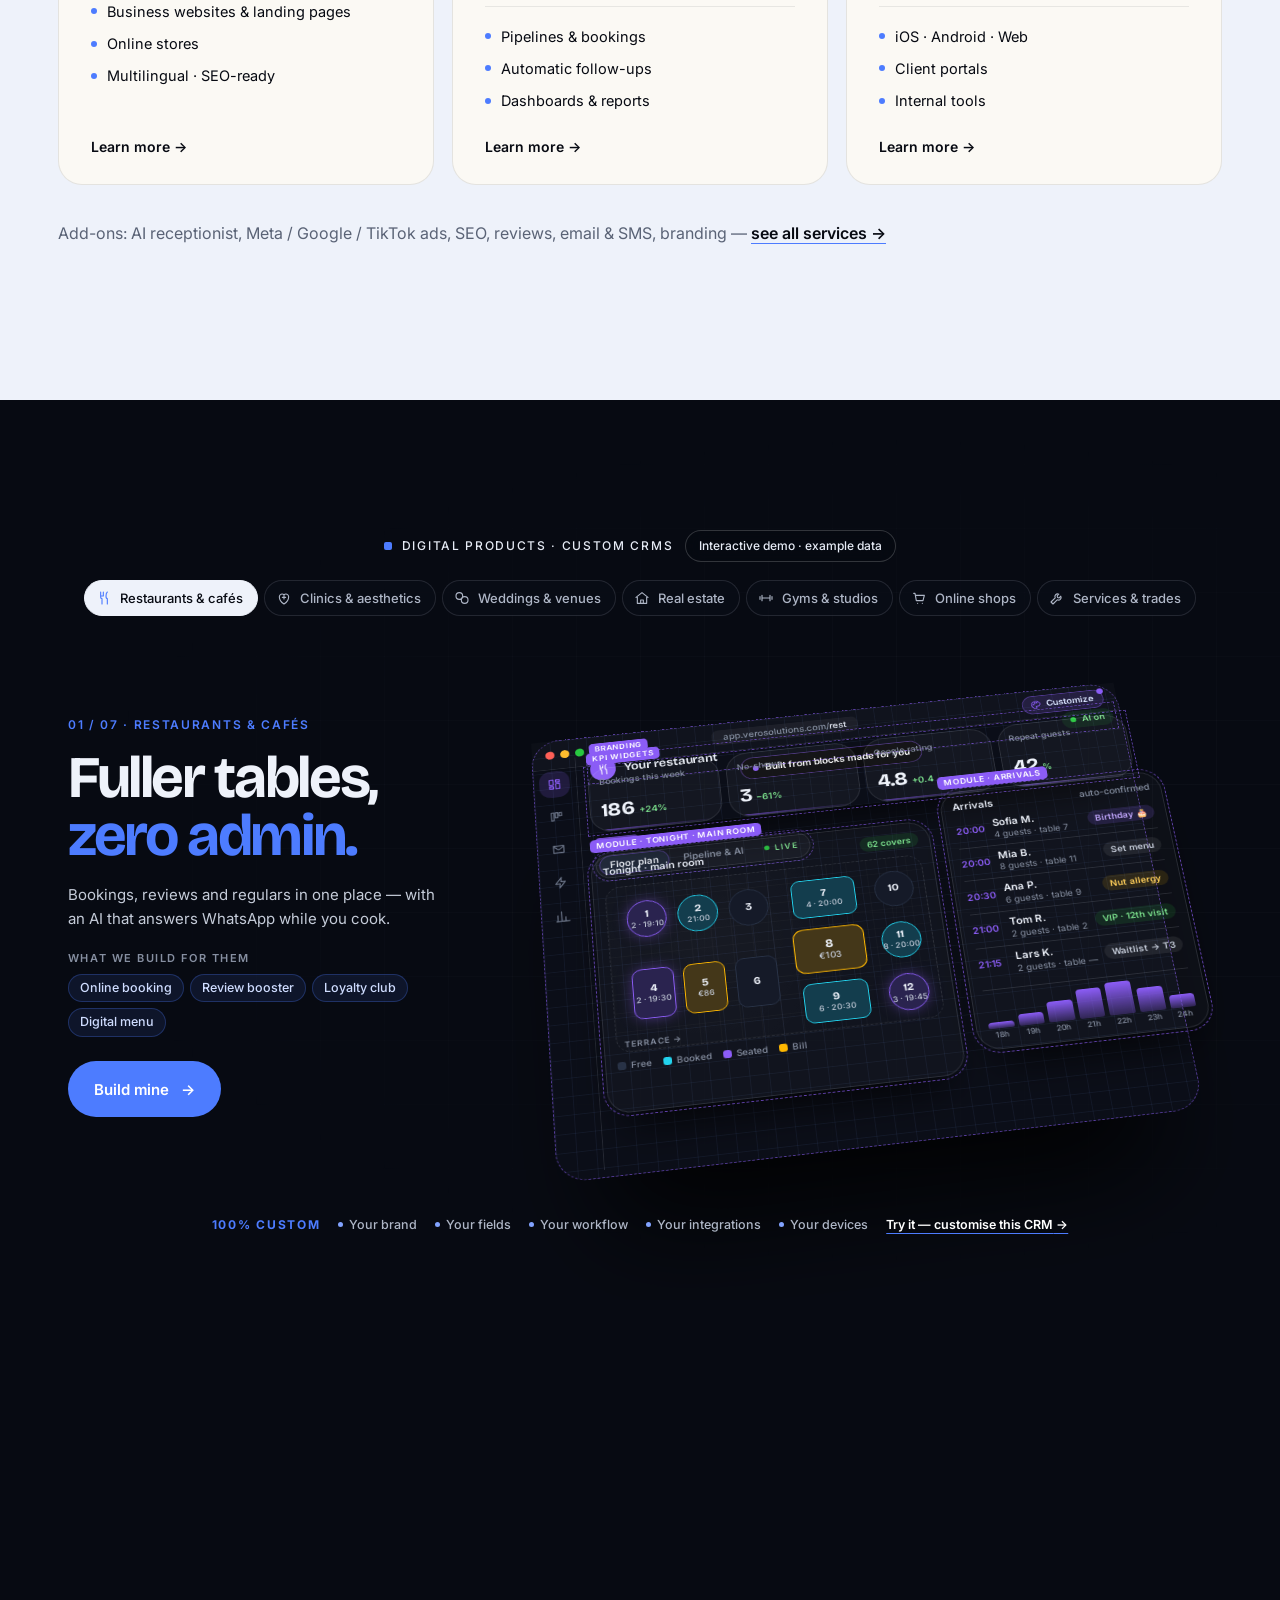
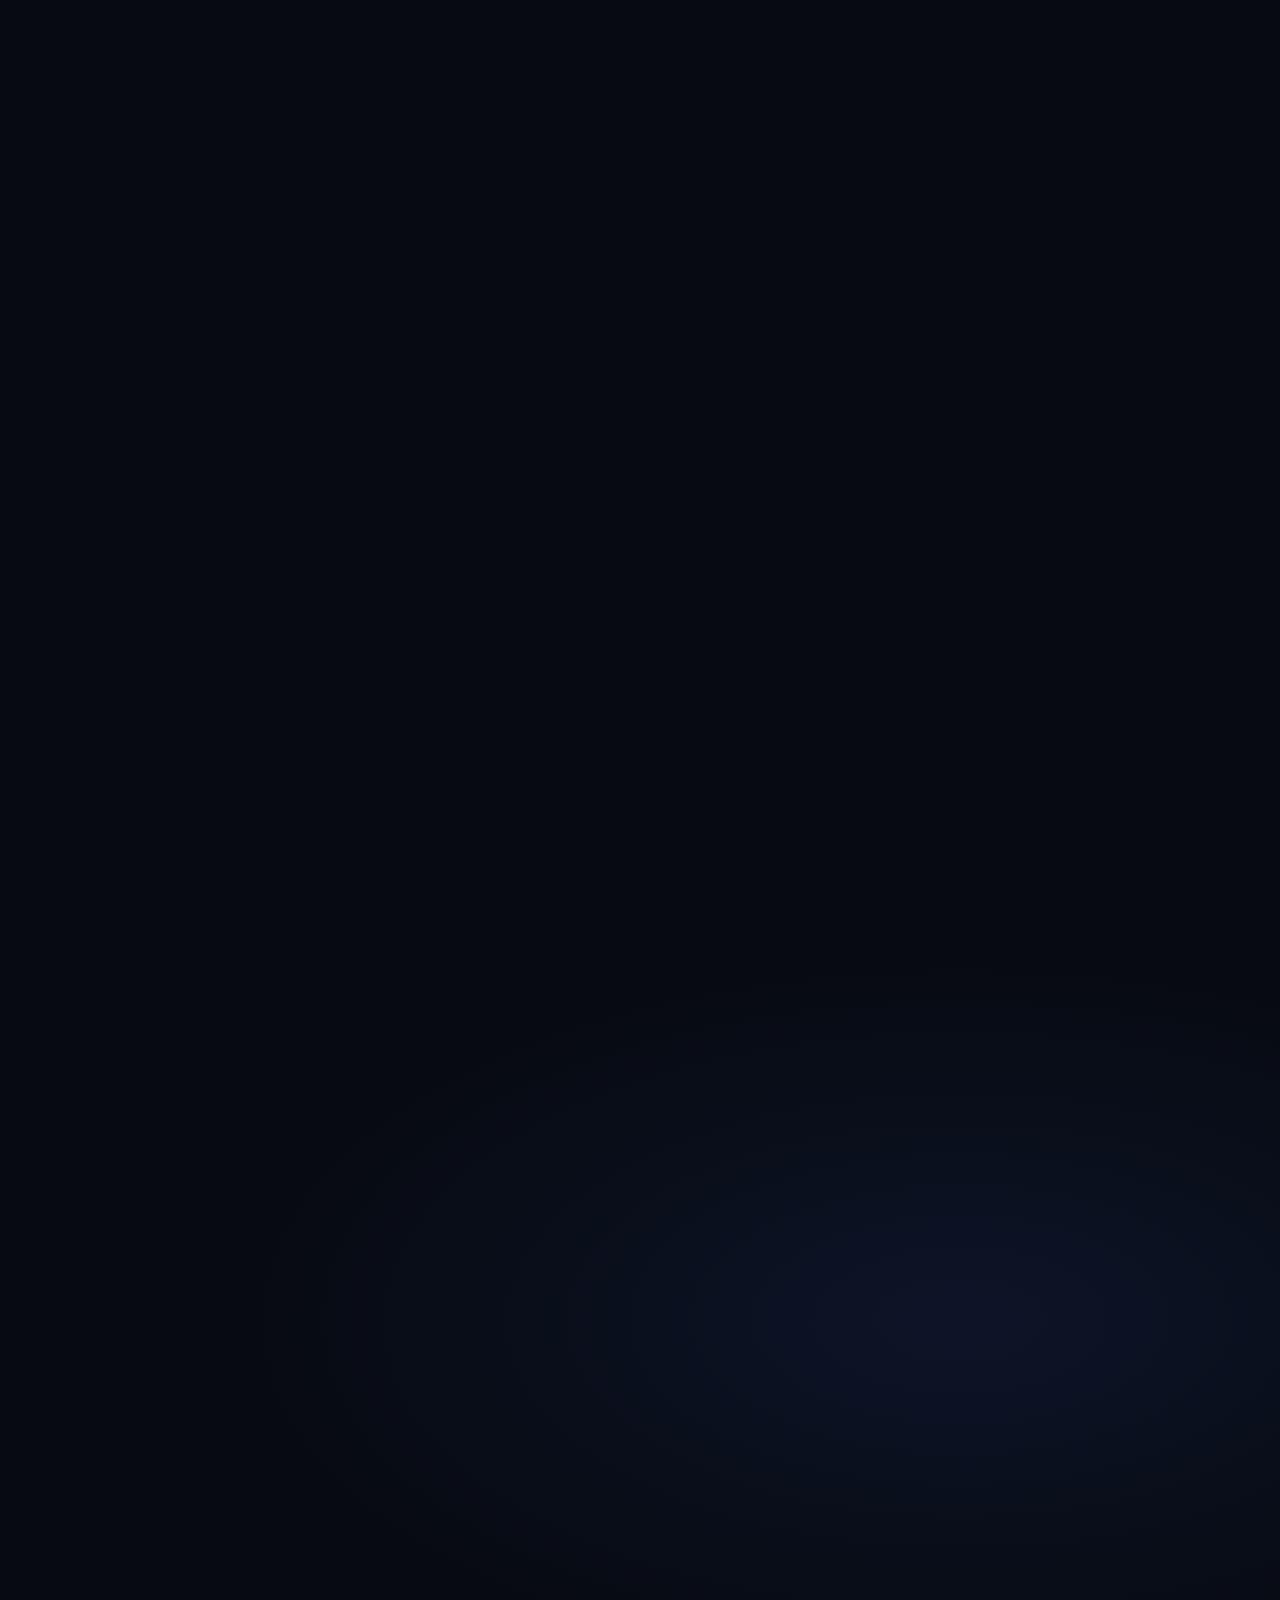
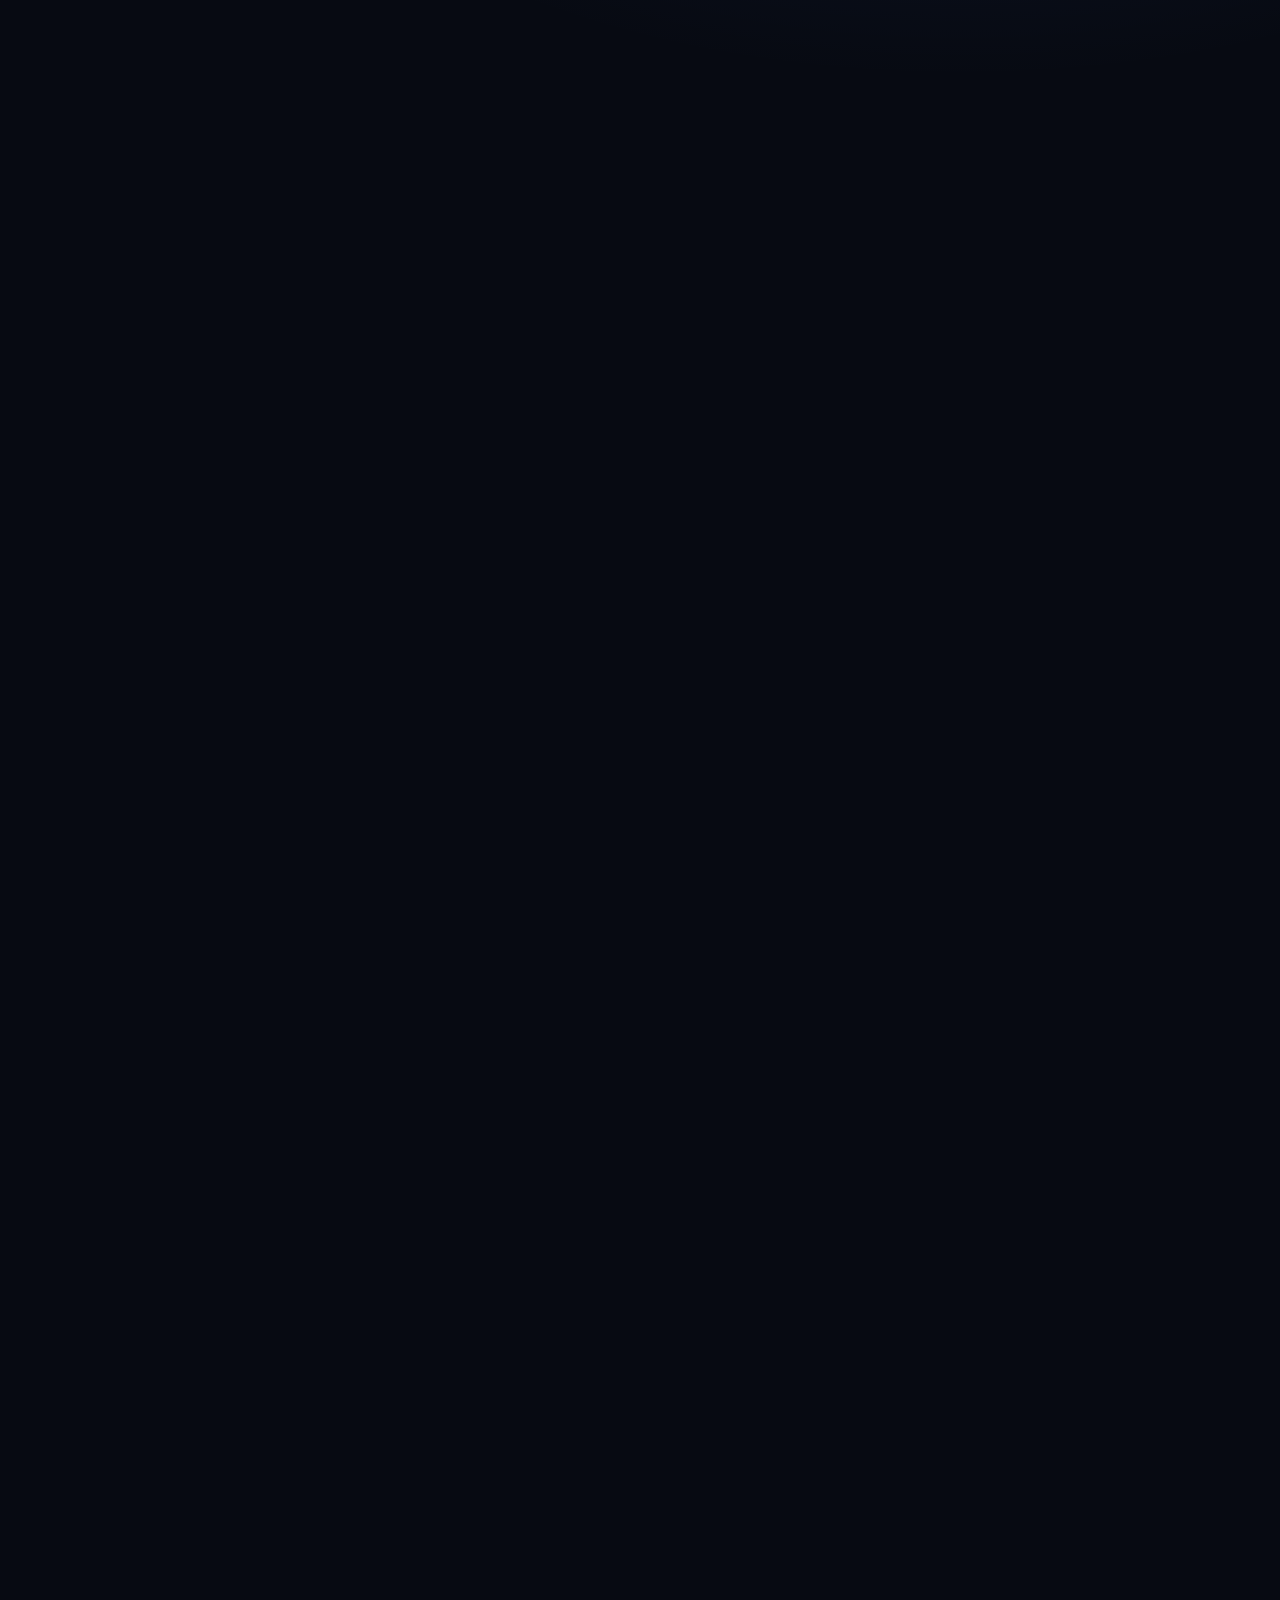
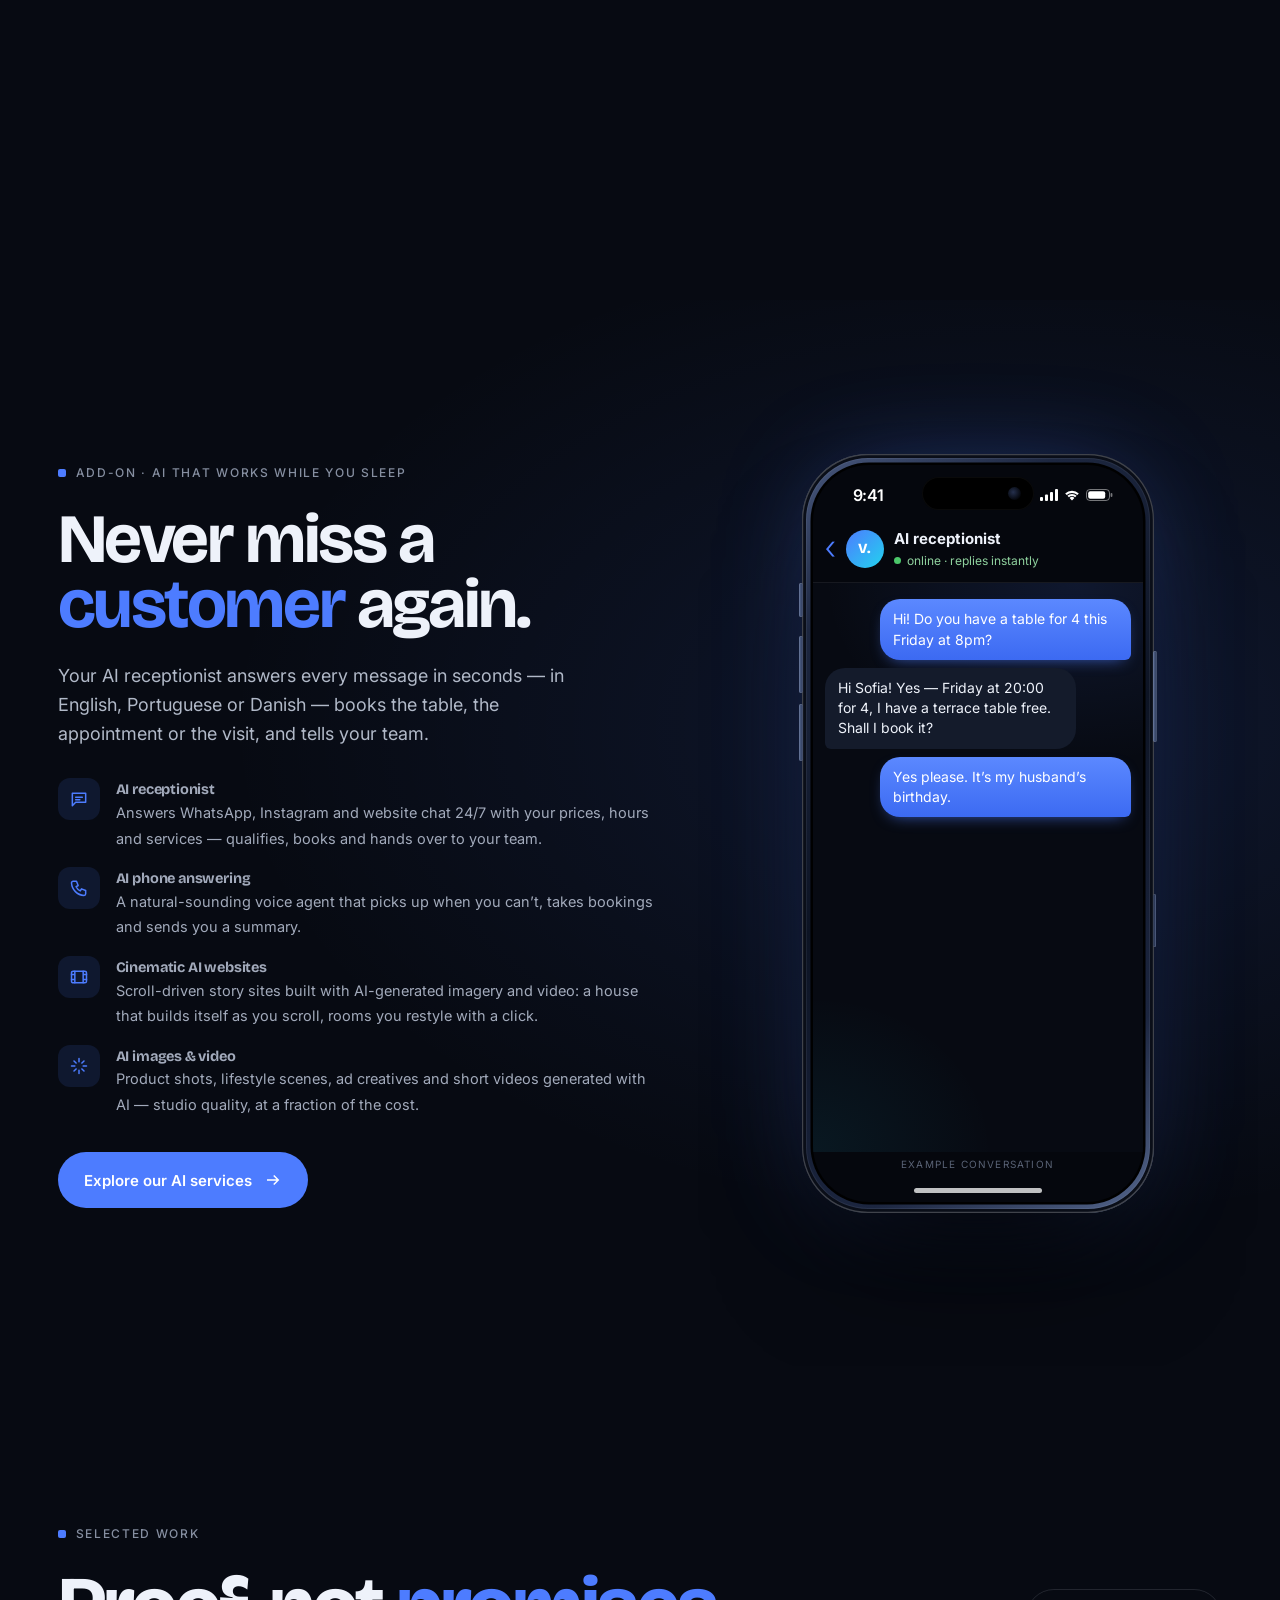
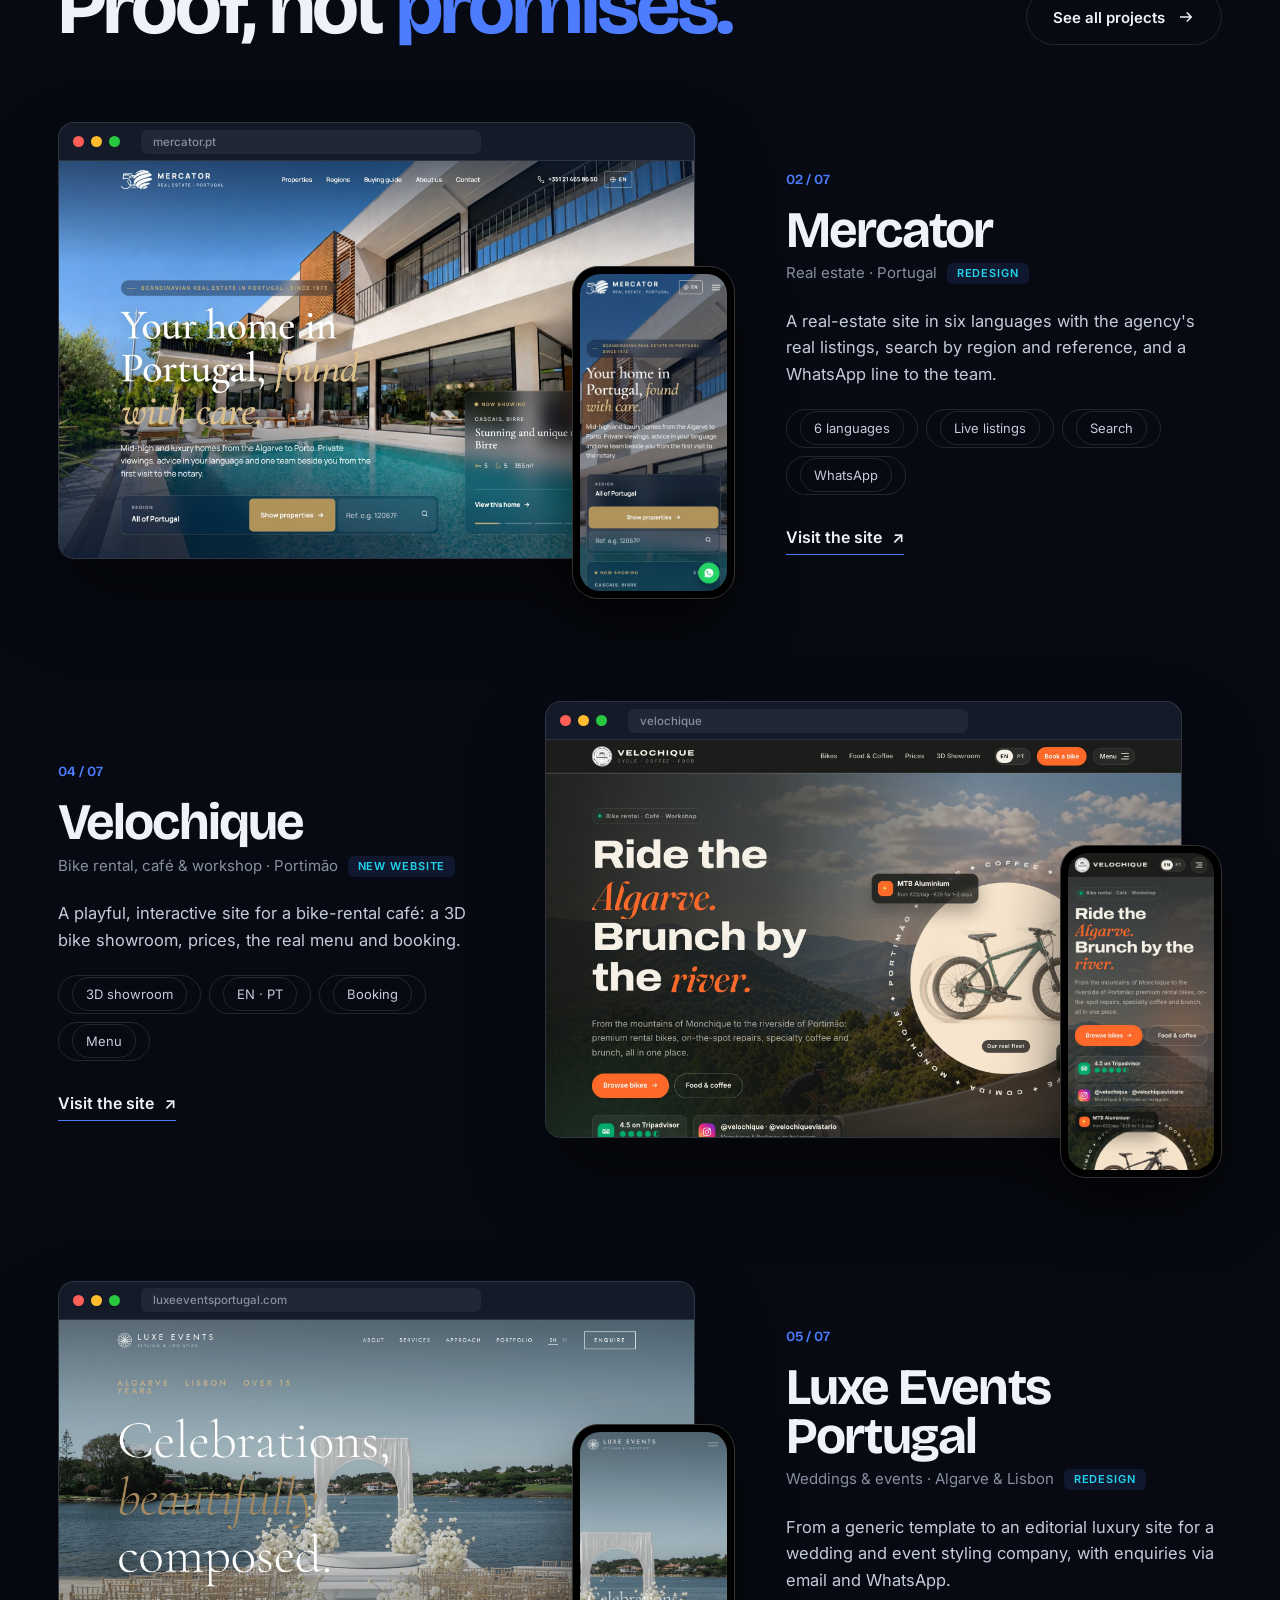
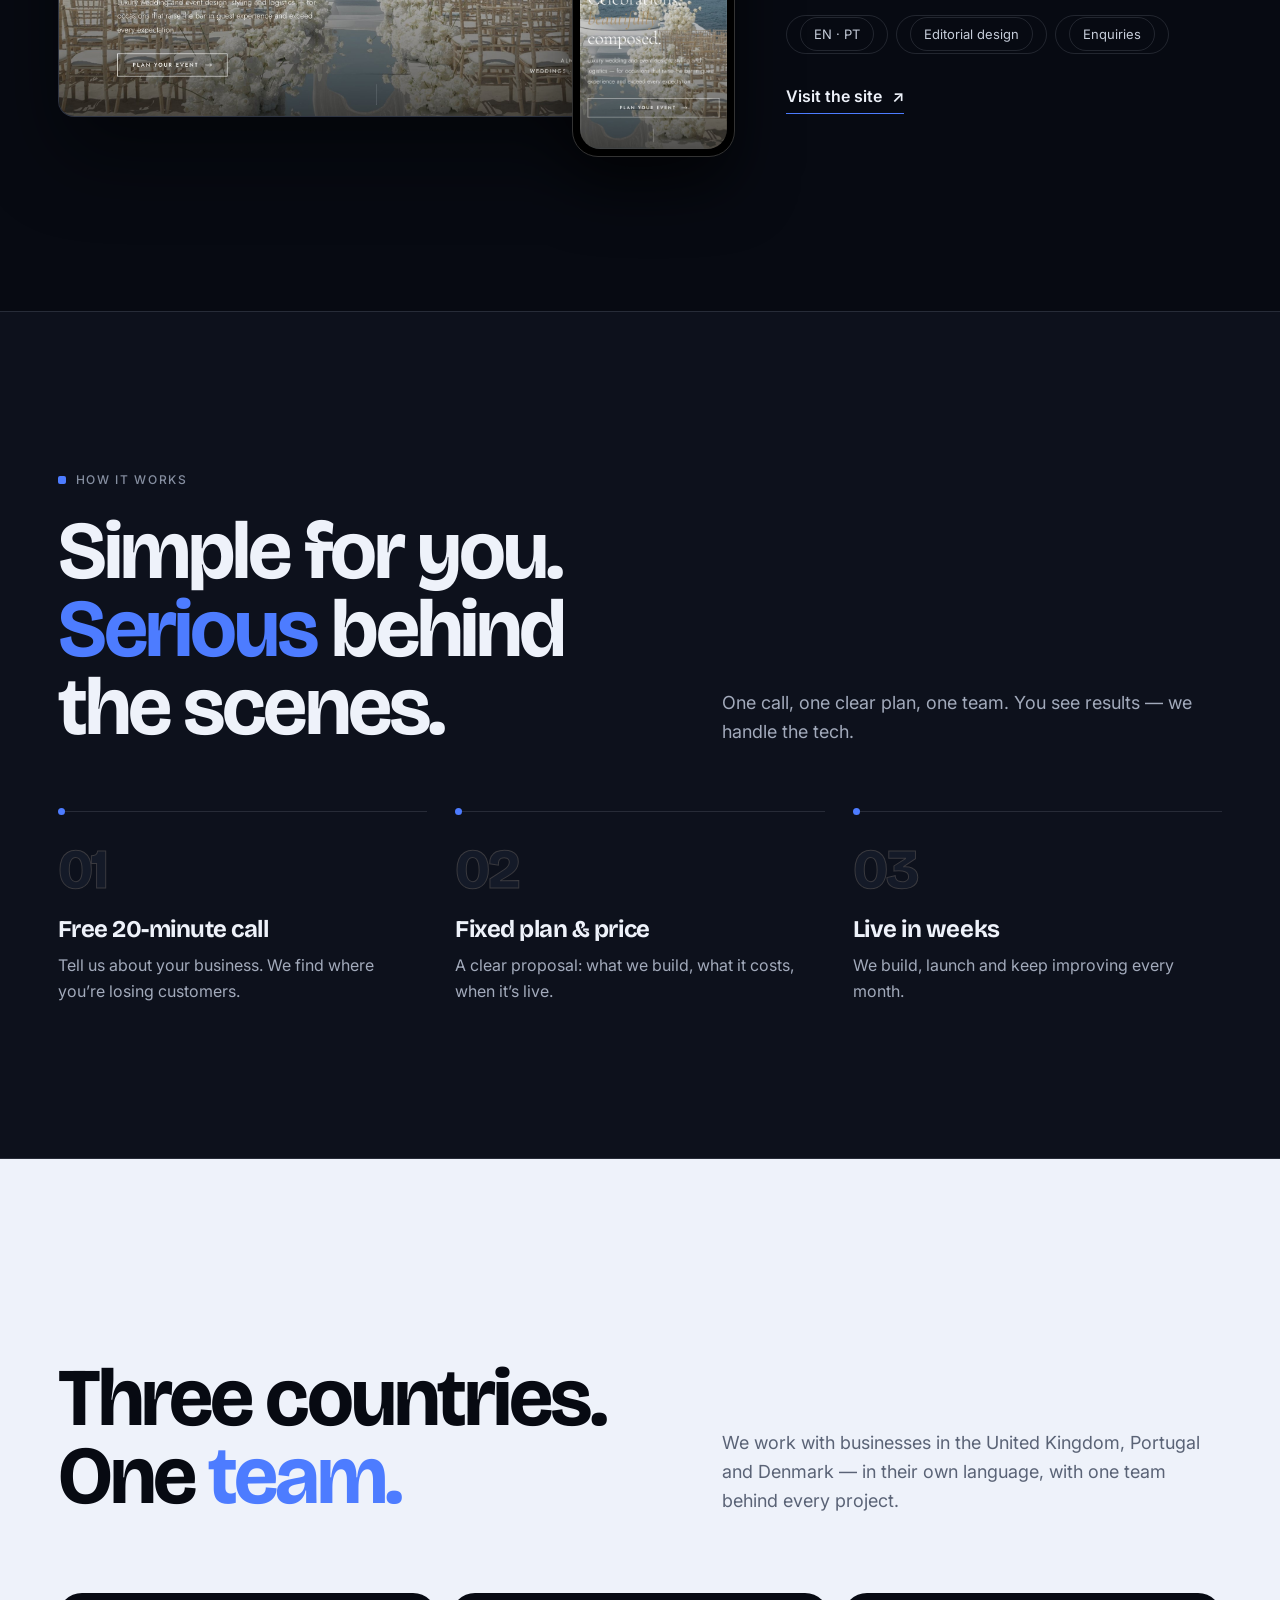
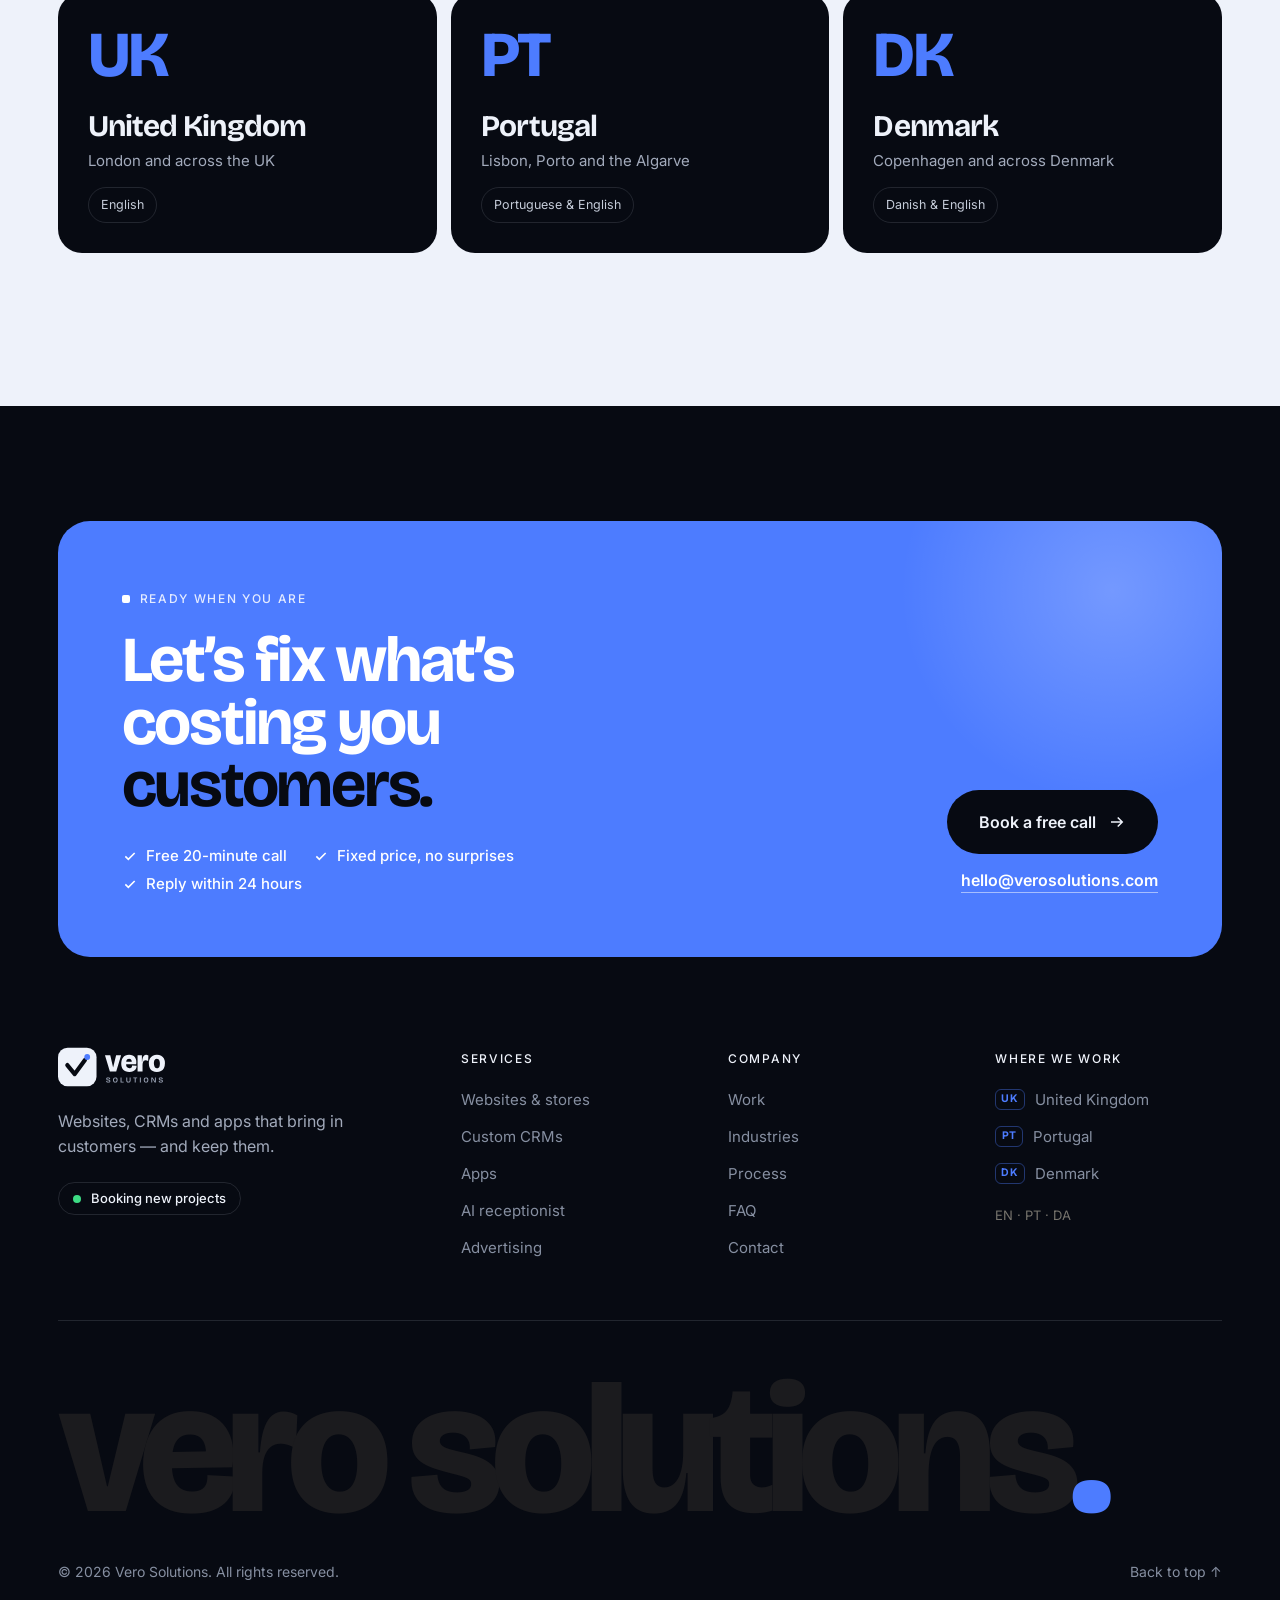
==== commit 30fb622b: "feat: blue futuristic palette, mobile header with left drawer + visible language switch, 3D hero fir" ====
--- a/index.html
+++ b/index.html
@@ -17,7 +17,8 @@
 <body>
 <header class="nav">
   <div class="bar">
-    <a href="index.html" aria-label="Vero Solutions"><img class="logo" src="img/vero-solutions-logo-horizontal-branco.svg" alt="Vero Solutions"></a>
+    <button class="burger" id="burger" aria-label="Menu" aria-controls="mnav" aria-expanded="false"><i></i></button>
+    <a class="brand" href="index.html" aria-label="Vero Solutions"><img class="logo" src="img/vero-solutions-logo-horizontal-branco.svg" alt="Vero Solutions"><img class="mark" src="img/vero-mark.svg" alt=""><span class="bt"><b>vero</b><small>solutions</small></span></a>
     <nav class="links">
       <a href="services.html"><span data-en>Services</span><span data-pt>Serviços</span><span data-da>Ydelser</span></a>
       <a href="ai.html"><span data-en>AI</span><span data-pt>AI</span><span data-da>AI</span><i class=new>NEW</i></a>
@@ -29,27 +30,20 @@
     <div class="r">
       <div class="lang"><button data-set="en">EN</button><button data-set="pt">PT</button><button data-set="da">DA</button></div>
       <a class="btn p" href="contact.html"><span data-en>Book a call</span><span data-pt>Marcar chamada</span><span data-da>Book et opkald</span></a>
-      <button class="burger" id="burger" aria-label="Menu"><i></i></button>
     </div>
   </div>
 </header>
-<div class="mnav" id="mnav">
-  <button class="x" id="mx" aria-label="Close">×</button>
-  <a href="index.html"><span data-en>Home</span><span data-pt>Início</span><span data-da>Forside</span></a>
-  <a href="services.html"><span data-en>Services</span><span data-pt>Serviços</span><span data-da>Ydelser</span></a>
-  <a href="ai.html"><span data-en>AI</span><span data-pt>AI</span><span data-da>AI</span></a>
-  <a href="work.html"><span data-en>Work</span><span data-pt>Trabalhos</span><span data-da>Projekter</span></a>
-  <a href="industries.html"><span data-en>Industries</span><span data-pt>Setores</span><span data-da>Brancher</span></a>
-  <a href="process.html"><span data-en>Process</span><span data-pt>Processo</span><span data-da>Proces</span></a>
-  <a href="faq.html"><span data-en>FAQ</span><span data-pt>FAQ</span><span data-da>FAQ</span></a>
-  <a href="contact.html" style="color:var(--acc)"><span data-en>Book a call</span><span data-pt>Marcar chamada</span><span data-da>Book et opkald</span></a>
-  <div class="lang" style="margin-top:22px;align-self:flex-start"><button data-set="en">EN</button><button data-set="pt">PT</button><button data-set="da">DA</button></div>
+<div class="mveil" id="mveil"></div>
+<div class="mnav" id="mnav" aria-hidden="true">
+  <div class="mn-top"><a class="brand" href="index.html" aria-label="Vero Solutions"><img class="mark" src="img/vero-mark.svg" alt=""><span class="bt"><b>vero</b><small>solutions</small></span></a><button class="x" id="mx" aria-label="Close"><i></i></button></div>
+  <nav class="mn-links"><a href="index.html"><em>01</em><span data-en>Home</span><span data-pt>Início</span><span data-da>Forside</span></a><a href="services.html"><em>02</em><span data-en>Services</span><span data-pt>Serviços</span><span data-da>Ydelser</span></a><a href="ai.html"><em>03</em><span data-en>AI</span><span data-pt>AI</span><span data-da>AI</span></a><a href="work.html"><em>04</em><span data-en>Work</span><span data-pt>Trabalhos</span><span data-da>Projekter</span></a><a href="industries.html"><em>05</em><span data-en>Industries</span><span data-pt>Setores</span><span data-da>Brancher</span></a><a href="process.html"><em>06</em><span data-en>Process</span><span data-pt>Processo</span><span data-da>Proces</span></a><a href="faq.html"><em>07</em><span data-en>FAQ</span><span data-pt>FAQ</span><span data-da>FAQ</span></a><a href="contact.html"><em>08</em><span data-en>Contact</span><span data-pt>Contacto</span><span data-da>Kontakt</span></a></nav>
+  <div class="mn-foot"><div class="lang"><button data-set="en">EN</button><button data-set="pt">PT</button><button data-set="da">DA</button></div><a class="btn p" href="contact.html"><span data-en>Book a free call</span><span data-pt>Marcar chamada grátis</span><span data-da>Book et gratis opkald</span> →</a></div>
 </div>
 <main id="top">
 
 <section class="hx" id="hero">
   <div class="glow"></div>
-  <div class="globe-wrap"><canvas id="globe" aria-label="Solar system with your business at the centre"></canvas><div class="globe-hint"><span data-en>Drag to orbit · click a planet to explore · click the sun to send a signal</span><span data-pt>Arraste para orbitar · clique num planeta para explorar · clique no sol para enviar um sinal</span><span data-da>Træk for at kredse · klik på en planet for at udforske · klik på solen for at sende et signal</span></div></div>
+  <div class="globe-wrap"><canvas id="globe" aria-label="Solar system with your business at the centre"></canvas><div class="globe-hint"></div></div>
   <div class="wrap">
     <span class="tag ld"><span data-en>Websites · CRMs · Apps</span><span data-pt>Sites · CRMs · Apps</span><span data-da>Hjemmesider · CRM · Apps</span></span>
     <h1 class="ld d1">
@@ -62,7 +56,7 @@
       <a class="btn p" href="contact.html"><span data-en>Get a free growth plan</span><span data-pt>Pedir plano gratuito</span><span data-da>Få en gratis vækstplan</span><svg viewBox="0 0 24 24" fill="none" stroke="currentColor" stroke-width="2"><path d="M4 12h15M13 6l6 6-6 6"/></svg></a>
       <a class="btn g" href="#crm"><span data-en>See a CRM in action</span><span data-pt>Ver um CRM em ação</span><span data-da>Se et CRM i aktion</span></a>
     </div>
-    <div class="flags ld d4"><span class="dot"></span><span data-en>Working with businesses in</span><span data-pt>A trabalhar com empresas no</span><span data-da>Vi arbejder med virksomheder i</span> <b><span data-en>United Kingdom</span><span data-pt>Reino Unido</span><span data-da>Storbritannien</span></b><b>Portugal</b><b><span data-en>Denmark</span><span data-pt>Dinamarca</span><span data-da>Danmark</span></b></div>
+    <div class="flags ld d4"><span class="fl-row"><i class="fl" title="United Kingdom"><svg viewBox="15 0 30 30" aria-hidden="true"><rect x="0" y="0" width="60" height="30" fill="#012169"/><path d="M0,0 L60,30 M60,0 L0,30" stroke="#fff" stroke-width="6"/><path d="M0,0 L60,30 M60,0 L0,30" stroke="#C8102E" stroke-width="2.4"/><path d="M30,0 v30 M0,15 h60" stroke="#fff" stroke-width="10"/><path d="M30,0 v30 M0,15 h60" stroke="#C8102E" stroke-width="6"/></svg></i><i class="fl" title="Portugal"><svg viewBox="0 0 30 30" aria-hidden="true"><rect width="12" height="30" fill="#046A38"/><rect x="12" width="18" height="30" fill="#DA291C"/><circle cx="12" cy="15" r="6.2" fill="none" stroke="#FFE900" stroke-width="2"/><path d="M9.6 11.8h4.8v4.6a2.4 2.4 0 0 1-4.8 0z" fill="#fff" stroke="#DA291C" stroke-width="1"/></svg></i><i class="fl" title="Denmark"><svg viewBox="0 0 30 30" aria-hidden="true"><rect width="30" height="30" fill="#C8102E"/><rect x="9" width="4.2" height="30" fill="#fff"/><rect y="12.9" width="30" height="4.2" fill="#fff"/></svg></i></span><span class="fl-t"><span class="fl-k"><span data-en>Working with businesses in</span><span data-pt>A trabalhar com empresas no</span><span data-da>Vi arbejder med virksomheder i</span></span><b><span data-en>United Kingdom · Portugal · Denmark</span><span data-pt>Reino Unido · Portugal · Dinamarca</span><span data-da>Storbritannien · Portugal · Danmark</span></b></span></div>
   </div>
 </section>
 
@@ -87,10 +81,15 @@
       <ul class="ailist rv d2"><li><div class="ic sm"><svg viewBox="0 0 24 24" fill="none" stroke="currentColor" stroke-width="1.8" stroke-linecap="round" stroke-linejoin="round"><path d="M4 5h16v11H8l-4 4z"/><path d="M8 10h8M8 13h5"/></svg></div><div><b><span data-en>AI receptionist</span><span data-pt>Rececionista AI</span><span data-da>AI-receptionist</span></b><span><span data-en>Answers WhatsApp, Instagram and website chat 24/7 with your prices, hours and services — qualifies, books and hands over to your team.</span><span data-pt>Responde no WhatsApp, Instagram e chat do site 24/7 com os seus preços, horários e serviços — qualifica, marca e passa à equipa.</span><span data-da>Svarer på WhatsApp, Instagram og chatten på din hjemmeside 24/7 med dine priser, åbningstider og ydelser — kvalificerer, booker og overdrager til dit team.</span></span></div></li><li><div class="ic sm"><svg viewBox="0 0 24 24" fill="none" stroke="currentColor" stroke-width="1.8" stroke-linecap="round" stroke-linejoin="round"><path d="M5 4h4l2 5-2.5 1.5a11 11 0 005 5L15 13l5 2v4a2 2 0 01-2 2A16 16 0 013 6a2 2 0 012-2z"/></svg></div><div><b><span data-en>AI phone answering</span><span data-pt>Atendimento telefónico com AI</span><span data-da>AI-telefonsvarer</span></b><span><span data-en>A natural-sounding voice agent that picks up when you can’t, takes bookings and sends you a summary.</span><span data-pt>Um agente de voz natural que atende quando não pode, faz reservas e envia-lhe um resumo.</span><span data-da>En naturligt klingende stemmeagent, der tager telefonen, når du ikke kan, tager imod bookinger og sender dig et resumé.</span></span></div></li><li><div class="ic sm"><svg viewBox="0 0 24 24" fill="none" stroke="currentColor" stroke-width="1.8" stroke-linecap="round" stroke-linejoin="round"><rect x="3" y="5" width="18" height="14" rx="2"/><path d="M7 5v14M17 5v14M3 9h4M3 15h4M17 9h4M17 15h4"/></svg></div><div><b><span data-en>Cinematic AI websites</span><span data-pt>Sites cinematográficos com AI</span><span data-da>Filmiske AI-hjemmesider</span></b><span><span data-en>Scroll-driven story sites built with AI-generated imagery and video: a house that builds itself as you scroll, rooms you restyle with a click.</span><span data-pt>Sites com scroll cinematográfico feitos com imagens e vídeo gerados por AI: uma casa que se constrói enquanto faz scroll, divisões que muda com um clique.</span><span data-da>Scroll-drevne hjemmesider bygget med AI-genererede billeder og video: et hus, der bygger sig selv, mens du scroller, og rum, du kan restyle med et klik.</span></span></div></li><li><div class="ic sm"><svg viewBox="0 0 24 24" fill="none" stroke="currentColor" stroke-width="1.8" stroke-linecap="round" stroke-linejoin="round"><path d="M12 3v4M12 17v4M3 12h4M17 12h4M6 6l2.5 2.5M15.5 15.5L18 18M6 18l2.5-2.5M15.5 8.5L18 6"/></svg></div><div><b><span data-en>AI images & video</span><span data-pt>Imagens e vídeo com AI</span><span data-da>AI-billeder & video</span></b><span><span data-en>Product shots, lifestyle scenes, ad creatives and short videos generated with AI — studio quality, at a fraction of the cost.</span><span data-pt>Fotos de produto, cenas lifestyle, criativos de anúncios e vídeos curtos gerados com AI — qualidade de estúdio, por uma fração do custo.</span><span data-da>Produktbilleder, lifestylescener, annoncekreativer og korte videoer genereret med AI — i studiekvalitet til en brøkdel af prisen.</span></span></div></li></ul>
       <a class="btn p rv" href="ai.html"><span data-en>Explore our AI services</span><span data-pt>Explorar os serviços AI</span><span data-da>Udforsk vores AI-ydelser</span><svg viewBox="0 0 24 24" fill="none" stroke="currentColor" stroke-width="2"><path d="M4 12h15M13 6l6 6-6 6"/></svg></a>
     </div>
-    <div class="phone2 rv" id="chat">
-  <div class="ph-top"><span class="av">V.</span><div><b><span data-en>AI receptionist</span><span data-pt>Rececionista AI</span><span data-da>AI-receptionist</span></b><small><i></i><span data-en>online · replies instantly</span><span data-pt>online · responde de imediato</span><span data-da>online · svarer med det samme</span></small></div></div>
-  <div class="ph-body"><div class="msg u"><span data-en>Hi! Do you have a table for 4 this Friday at 8pm?</span><span data-pt>Olá! Têm mesa para 4 esta sexta às 20h?</span><span data-da>Hej! Har I et bord til 4 på fredag kl. 20?</span></div><div class="msg a"><span data-en>Hi Sofia! Yes — Friday at 20:00 for 4, I have a terrace table free. Shall I book it?</span><span data-pt>Olá Sofia! Sim — sexta às 20:00 para 4, tenho uma mesa livre na esplanada. Quer que reserve?</span><span data-da>Hej Sofia! Ja — fredag kl. 20:00 til 4, jeg har et ledigt bord på terrassen. Skal jeg booke det?</span></div><div class="msg u"><span data-en>Yes please. It’s my husband’s birthday.</span><span data-pt>Sim, por favor. É o aniversário do meu marido.</span><span data-da>Ja tak. Det er min mands fødselsdag.</span></div><div class="msg a"><span data-en>Booked! I’ve told the team about the birthday. You’ll get a confirmation now and a reminder on Friday morning.</span><span data-pt>Reservado! Já avisei a equipa do aniversário. Vai receber a confirmação agora e um lembrete na sexta de manhã.</span><span data-da>Booket! Jeg har fortalt teamet om fødselsdagen. Du får en bekræftelse nu og en påmindelse fredag morgen.</span></div><div class="msg s"><span data-en>New booking · Fri 20:00 · 4 people · Terrace · Birthday</span><span data-pt>Nova reserva · Sex 20:00 · 4 pessoas · Esplanada · Aniversário</span><span data-da>Ny booking · Fre 20:00 · 4 personer · Terrasse · Fødselsdag</span></div><div class="typing"><i></i><i></i><i></i></div></div>
-  <div class="ph-cap"><span data-en>Example conversation</span><span data-pt>Exemplo de conversa</span><span data-da>Eksempel på samtale</span></div>
+    <div class="phone2 iph rv" id="chat" aria-label="iPhone showing an example WhatsApp conversation with the AI receptionist">
+  <i class="ip-b ip-act"></i><i class="ip-b ip-vu"></i><i class="ip-b ip-vd"></i><i class="ip-b ip-pw"></i><i class="ip-b ip-cc"></i>
+  <div class="ip-scr">
+  <div class="ip-sb"><b>9:41</b><span class="ip-di"></span><span class="ip-ic"><svg viewBox="0 0 18 12" aria-hidden="true"><rect x="0" y="8" width="3" height="4" rx="1"/><rect x="5" y="5.5" width="3" height="6.5" rx="1"/><rect x="10" y="3" width="3" height="9" rx="1"/><rect x="15" y="0" width="3" height="12" rx="1"/></svg><svg viewBox="0 0 16 12" aria-hidden="true"><path d="M8 11.5 5.6 9a3.4 3.4 0 0 1 4.8 0zM3.4 6.8a6.5 6.5 0 0 1 9.2 0l-1.5 1.5a4.4 4.4 0 0 0-6.2 0zM1.2 4.6a9.6 9.6 0 0 1 13.6 0l-1.5 1.5a7.5 7.5 0 0 0-10.6 0z"/></svg><svg viewBox="0 0 27 12" aria-hidden="true"><rect x=".5" y=".5" width="23" height="11" rx="3.4" fill="none" stroke="currentColor" opacity=".45"/><rect x="2.2" y="2.2" width="17" height="7.6" rx="2"/><rect x="24.6" y="4" width="1.8" height="4" rx=".9" opacity=".45"/></svg></span></div>
+  <div class="ph-top"><span class="ip-back" aria-hidden="true">‹</span><span class="av">V.</span><div><b><span data-en>AI receptionist</span><span data-pt>Rececionista AI</span><span data-da>AI-receptionist</span></b><small><i></i><span data-en>online · replies instantly</span><span data-pt>online · responde de imediato</span><span data-da>online · svarer med det samme</span></small></div></div>
+    <div class="ph-body"><div class="msg u"><span data-en>Hi! Do you have a table for 4 this Friday at 8pm?</span><span data-pt>Olá! Têm mesa para 4 esta sexta às 20h?</span><span data-da>Hej! Har I et bord til 4 på fredag kl. 20?</span></div><div class="msg a"><span data-en>Hi Sofia! Yes — Friday at 20:00 for 4, I have a terrace table free. Shall I book it?</span><span data-pt>Olá Sofia! Sim — sexta às 20:00 para 4, tenho uma mesa livre na esplanada. Quer que reserve?</span><span data-da>Hej Sofia! Ja — fredag kl. 20:00 til 4, jeg har et ledigt bord på terrassen. Skal jeg booke det?</span></div><div class="msg u"><span data-en>Yes please. It’s my husband’s birthday.</span><span data-pt>Sim, por favor. É o aniversário do meu marido.</span><span data-da>Ja tak. Det er min mands fødselsdag.</span></div><div class="msg a"><span data-en>Booked! I’ve told the team about the birthday. You’ll get a confirmation now and a reminder on Friday morning.</span><span data-pt>Reservado! Já avisei a equipa do aniversário. Vai receber a confirmação agora e um lembrete na sexta de manhã.</span><span data-da>Booket! Jeg har fortalt teamet om fødselsdagen. Du får en bekræftelse nu og en påmindelse fredag morgen.</span></div><div class="msg s"><span data-en>New booking · Fri 20:00 · 4 people · Terrace · Birthday</span><span data-pt>Nova reserva · Sex 20:00 · 4 pessoas · Esplanada · Aniversário</span><span data-da>Ny booking · Fre 20:00 · 4 personer · Terrasse · Fødselsdag</span></div><div class="typing"><i></i><i></i><i></i></div></div>
+    <div class="ph-cap"><span data-en>Example conversation</span><span data-pt>Exemplo de conversa</span><span data-da>Eksempel på samtale</span></div>
+  <i class="ip-hi"></i>
+  </div>
 </div>
   </div>
 </section>
@@ -184,10 +183,10 @@
     <div class="ft-grid">
       <div class="ft-brand">
         <a href="index.html" aria-label="Vero Solutions"><img class="logo" src="img/vero-solutions-logo-horizontal-branco.svg" alt="Vero Solutions"></a>
-        <p><span data-en>Websites, advertising and AI that bring in customers — and keep them.</span><span data-pt>Sites, publicidade e AI que trazem clientes — e os mantêm.</span><span data-da>Hjemmesider, annoncering og AI, der skaffer kunder — og fastholder dem.</span></p>
+        <p><span data-en>Websites, CRMs and apps that bring in customers — and keep them.</span><span data-pt>Sites, CRMs e apps que trazem clientes — e os mantêm.</span><span data-da>Hjemmesider, CRM-systemer og apps, der skaffer kunder — og fastholder dem.</span></p>
         <span class="ft-live"><i></i><span data-en>Booking new projects</span><span data-pt>A aceitar novos projetos</span><span data-da>Tager imod nye projekter</span></span>
       </div>
-      <div class="ft-col"><h5><span data-en>Services</span><span data-pt>Serviços</span><span data-da>Ydelser</span></h5><a href="services.html#ads"><span data-en>Advertising</span><span data-pt>Publicidade</span><span data-da>Annoncering</span></a><a href="services.html#web"><span data-en>Websites & stores</span><span data-pt>Sites e lojas</span><span data-da>Hjemmesider & webshops</span></a><a href="ai.html"><span data-en>AI receptionist</span><span data-pt>Rececionista AI</span><span data-da>AI-receptionist</span></a><a href="services.html"><span data-en>Reviews & loyalty</span><span data-pt>Avaliações e fidelização</span><span data-da>Anmeldelser & loyalitet</span></a><a href="services.html"><span data-en>Brand, photo & video</span><span data-pt>Marca, foto e vídeo</span><span data-da>Brand, foto & video</span></a></div>
+      <div class="ft-col"><h5><span data-en>Services</span><span data-pt>Serviços</span><span data-da>Ydelser</span></h5><a href="services.html#web"><span data-en>Websites & stores</span><span data-pt>Sites e lojas</span><span data-da>Hjemmesider & webshops</span></a><a href="index.html#crm"><span data-en>Custom CRMs</span><span data-pt>CRMs à medida</span><span data-da>Skræddersyede CRM</span></a><a href="contact.html"><span data-en>Apps</span><span data-pt>Apps</span><span data-da>Apps</span></a><a href="ai.html"><span data-en>AI receptionist</span><span data-pt>Rececionista AI</span><span data-da>AI-receptionist</span></a><a href="services.html#ads"><span data-en>Advertising</span><span data-pt>Publicidade</span><span data-da>Annoncering</span></a></div>
       <div class="ft-col"><h5><span data-en>Company</span><span data-pt>Empresa</span><span data-da>Virksomhed</span></h5><a href="work.html"><span data-en>Work</span><span data-pt>Trabalhos</span><span data-da>Arbejde</span></a><a href="industries.html"><span data-en>Industries</span><span data-pt>Setores</span><span data-da>Brancher</span></a><a href="process.html"><span data-en>Process</span><span data-pt>Processo</span><span data-da>Proces</span></a><a href="faq.html"><span data-en>FAQ</span><span data-pt>FAQ</span><span data-da>FAQ</span></a><a href="contact.html"><span data-en>Contact</span><span data-pt>Contacto</span><span data-da>Kontakt</span></a></div>
       <div class="ft-col"><h5><span data-en>Where we work</span><span data-pt>Onde trabalhamos</span><span data-da>Hvor vi arbejder</span></h5>
         <span class="ft-c"><b>UK</b><span data-en>United Kingdom</span><span data-pt>Reino Unido</span><span data-da>Storbritannien</span></span>
--- a/css/site.css
+++ b/css/site.css
@@ -1,8 +1,8 @@
 
 :root{
-  --ink:#0C0C0D; --ink2:#151517; --ink3:#1E1E21; --paper:#F3F0E8; --paper2:#E7E3D8;
-  --mute:#8C8A84; --mute2:#5E5C57; --line:rgba(243,240,232,.12); --line2:rgba(12,12,13,.12);
-  --acc:#FF5A1F; --acc2:#FF7A45;
+  --ink:#070A12; --ink2:#0d111c; --ink3:#141A28; --paper:#EEF2FA; --paper2:#DFE5F0;
+  --mute:#868FA1; --mute2:#5A6376; --line:rgba(226,233,248,.12); --line2:rgba(7,10,18,.12);
+  --acc:#4D7CFF; --acc2:#22D3EE;
   --d:"Bricolage Grotesque",system-ui,sans-serif; --b:"Inter",system-ui,-apple-system,sans-serif;
   --pad:clamp(20px,4.5vw,64px); --max:1400px; --e:cubic-bezier(.2,.7,.1,1);
 }
@@ -34,9 +34,9 @@
 
 /* nav */
 .nav{position:fixed;top:14px;left:0;right:0;z-index:50;pointer-events:none}
-.nav .bar{pointer-events:auto;max-width:var(--max);margin:0 auto;width:calc(100% - 2*var(--pad) + 28px);display:flex;align-items:center;justify-content:space-between;height:64px;padding:0 10px 0 22px;border-radius:999px;background:rgba(20,20,22,.6);backdrop-filter:blur(18px) saturate(1.4);-webkit-backdrop-filter:blur(18px) saturate(1.4);border:1px solid var(--line);transition:background .3s}
+.nav .bar{pointer-events:auto;max-width:var(--max);margin:0 auto;width:calc(100% - 2*var(--pad) + 28px);display:flex;align-items:center;justify-content:space-between;height:64px;padding:0 10px 0 22px;border-radius:999px;background:rgba(10,14,24,.6);backdrop-filter:blur(18px) saturate(1.4);-webkit-backdrop-filter:blur(18px) saturate(1.4);border:1px solid var(--line);transition:background .3s}
 .nav .logo{height:30px;width:auto}
-.nav .links{display:flex;gap:30px;font:500 14px/1 var(--b);color:#cfccc4}
+.nav .links{display:flex;gap:30px;font:500 14px/1 var(--b);color:#c5ccd9}
 .nav .links a:hover{color:#fff}
 .nav .r{display:flex;align-items:center;gap:8px}
 .lang{display:flex;padding:3px;border:1px solid var(--line);border-radius:999px}
@@ -47,14 +47,10 @@
 .burger i,.burger i::before{display:block;width:16px;height:1.5px;background:currentColor;position:relative}
 .burger i::before{content:"";position:absolute;top:5px}
 .burger i{top:-2.5px}
-.mnav{position:fixed;inset:0;z-index:60;background:var(--ink);display:flex;flex-direction:column;justify-content:center;gap:6px;padding:0 28px;opacity:0;pointer-events:none;transition:opacity .35s}
-.mnav.open{opacity:1;pointer-events:auto}
-.mnav a{font:700 44px/1.15 var(--d);letter-spacing:-.03em}
-.mnav .x{position:absolute;top:24px;right:24px;width:48px;height:48px;border-radius:50%;border:1px solid var(--line);font-size:24px}
 
 /* hero */
 .hero{position:relative;min-height:100svh;display:flex;flex-direction:column;justify-content:flex-end;padding:140px 0 0;overflow:hidden}
-.hero::before{content:"";position:absolute;inset:-20% -10% auto auto;width:70vw;height:70vw;border-radius:50%;background:radial-gradient(closest-side,rgba(255,90,31,.22),rgba(255,90,31,0));filter:blur(20px);pointer-events:none}
+.hero::before{content:"";position:absolute;inset:-20% -10% auto auto;width:70vw;height:70vw;border-radius:50%;background:radial-gradient(closest-side,rgba(77,124,255,.22),rgba(77,124,255,0));filter:blur(20px);pointer-events:none}
 .grid-bg{position:absolute;inset:0;background-image:linear-gradient(var(--line) 1px,transparent 1px),linear-gradient(90deg,var(--line) 1px,transparent 1px);background-size:80px 80px;mask-image:radial-gradient(ellipse at 70% 20%,#000 0%,transparent 65%);-webkit-mask-image:radial-gradient(ellipse at 70% 20%,#000 0%,transparent 65%);opacity:.55;pointer-events:none}
 .hero h1{font-size:clamp(54px,10.4vw,176px);position:relative}
 .hero h1 .ln{display:block;overflow:hidden}
@@ -65,7 +61,7 @@
 .cursor{display:inline-block;width:.08em;height:.78em;background:var(--acc);margin-left:.06em;vertical-align:-.04em;animation:blink 1s steps(1) infinite}
 @keyframes blink{50%{opacity:0}}
 .hero .row{display:grid;grid-template-columns:1.1fr 1fr;gap:40px;align-items:end;margin-top:44px;position:relative}
-.hero p.lead{font-size:clamp(17px,1.4vw,20px);color:#cfccc4;max-width:560px}
+.hero p.lead{font-size:clamp(17px,1.4vw,20px);color:#c5ccd9;max-width:560px}
 .hero .ctas{display:flex;gap:10px;flex-wrap:wrap;justify-content:flex-end}
 .hero .meta{display:flex;gap:28px;margin-top:22px;font-size:13.5px;color:var(--mute);flex-wrap:wrap}
 .hero .meta b{color:var(--paper);font-weight:600}
@@ -80,7 +76,7 @@
 .deck{position:absolute;right:calc(var(--pad) - 10px);top:clamp(130px,16vh,190px);width:min(46vw,640px);aspect-ratio:16/12;pointer-events:none}
 .deck .card{position:absolute;width:78%;border-radius:14px;overflow:hidden;border:1px solid var(--line);background:var(--ink3);box-shadow:0 40px 90px rgba(0,0,0,.6);transition:transform 1.4s var(--e),opacity 1s}
 .deck .card .top{height:28px;display:flex;align-items:center;gap:6px;padding:0 12px;border-bottom:1px solid var(--line)}
-.deck .card .top i{width:9px;height:9px;border-radius:50%;background:#3a3a3e}
+.deck .card .top i{width:9px;height:9px;border-radius:50%;background:#283246}
 .deck .card img{width:100%;aspect-ratio:16/10;object-fit:cover;object-position:top}
 .deck .c1{right:0;top:0;transform:rotate(5deg) translate(30px,40px);opacity:0}
 .deck .c2{right:14%;top:18%;transform:rotate(-4deg) translate(-20px,40px);opacity:0}
@@ -98,7 +94,7 @@
 .founders .head p{color:var(--mute2);font-size:18px;max-width:46ch}
 .photo{position:relative;margin-top:clamp(40px,5vw,70px);border-radius:28px;overflow:hidden;background:#2a2a2b}
 .photo img{width:100%;aspect-ratio:3/2;object-fit:cover}
-.photo .pin{position:absolute;display:flex;align-items:center;gap:10px;padding:10px 14px 10px 10px;border-radius:999px;background:rgba(243,240,232,.94);color:var(--ink);font:600 13.5px/1.1 var(--b);box-shadow:0 10px 30px rgba(0,0,0,.25);transform:translate(-50%,-50%);white-space:nowrap}
+.photo .pin{position:absolute;display:flex;align-items:center;gap:10px;padding:10px 14px 10px 10px;border-radius:999px;background:rgba(226,233,248,.94);color:var(--ink);font:600 13.5px/1.1 var(--b);box-shadow:0 10px 30px rgba(0,0,0,.25);transform:translate(-50%,-50%);white-space:nowrap}
 .photo .pin i{width:26px;height:26px;border-radius:50%;background:var(--acc);color:#fff;font:700 12px/26px var(--b);text-align:center;font-style:normal}
 .photo .pin small{display:block;font-weight:500;color:var(--mute2);font-size:12px;margin-top:2px}
 .people{display:grid;grid-template-columns:repeat(3,1fr);gap:18px;margin-top:22px}
@@ -107,12 +103,12 @@
 .person .role{font-size:14px;color:var(--mute2)}
 .person .h{margin-top:18px;display:flex;justify-content:space-between;align-items:baseline;padding-top:16px;border-top:1px solid var(--line2);font-size:13.5px;color:var(--mute2)}
 .person .h b{font:700 26px/1 var(--d);color:var(--ink);letter-spacing:-.02em}
-.person p{font-size:15px;color:#3a3936;margin-top:8px}
+.person p{font-size:15px;color:#343b4a;margin-top:8px}
 
 /* work */
 .work{padding:clamp(100px,12vw,180px) 0}
 .work .head{display:flex;justify-content:space-between;align-items:flex-end;gap:30px;flex-wrap:wrap}
-.work .head p{max-width:440px;color:#bdbab2;font-size:17px}
+.work .head p{max-width:440px;color:#b1b9c8;font-size:17px}
 .projects{margin-top:clamp(50px,6vw,90px);display:flex;flex-direction:column;gap:clamp(70px,8vw,120px)}
 .pj{display:grid;grid-template-columns:1.55fr 1fr;gap:clamp(30px,4vw,64px);align-items:center}
 .pj:nth-child(even){grid-template-columns:1fr 1.55fr}
@@ -120,7 +116,7 @@
 .stage{position:relative;padding:0 40px 40px 0}
 .browser{border-radius:16px;overflow:hidden;background:var(--ink3);border:1px solid var(--line);box-shadow:0 40px 80px rgba(0,0,0,.45);transition:transform .8s var(--e)}
 .browser .top{height:38px;display:flex;align-items:center;gap:7px;padding:0 14px;border-bottom:1px solid var(--line)}
-.browser .top i{width:11px;height:11px;border-radius:50%;background:#3a3a3e}
+.browser .top i{width:11px;height:11px;border-radius:50%;background:#283246}
 .browser .top i:nth-child(1){background:#ff5f57}.browser .top i:nth-child(2){background:#febc2e}.browser .top i:nth-child(3){background:#28c840}
 .browser .top .url{margin-left:14px;flex:1;max-width:340px;height:24px;border-radius:7px;background:rgba(255,255,255,.06);font:500 11.5px/24px var(--b);color:var(--mute);padding:0 12px;overflow:hidden;white-space:nowrap;text-overflow:ellipsis}
 .browser img{width:100%;aspect-ratio:16/10;object-fit:cover;object-position:top}
@@ -131,26 +127,26 @@
 .pj .info .n{font:600 14px/1 var(--d);color:var(--acc)}
 .pj .info h3{font-size:clamp(36px,4vw,60px);margin:14px 0 6px}
 .pj .info .sub{color:var(--mute);font-size:15px}
-.pj .info p.d{margin-top:22px;color:#cfccc4;font-size:16.5px;max-width:44ch}
+.pj .info p.d{margin-top:22px;color:#c5ccd9;font-size:16.5px;max-width:44ch}
 .chips{display:flex;flex-wrap:wrap;gap:8px;margin-top:22px}
-.chips span{padding:8px 13px;border-radius:999px;border:1px solid var(--line);font-size:13px;color:#cfccc4}
+.chips span{padding:8px 13px;border-radius:999px;border:1px solid var(--line);font-size:13px;color:#c5ccd9}
 .pj .info .go{margin-top:30px;display:inline-flex;align-items:center;gap:10px;font-weight:600;border-bottom:1px solid var(--acc);padding-bottom:4px}
 .pj .info .go:hover{color:var(--acc)}
-.pj .info .kind{display:inline-block;margin-left:10px;padding:5px 10px;border-radius:6px;background:rgba(255,90,31,.12);color:var(--acc2);font:600 11px/1 var(--b);letter-spacing:.08em;text-transform:uppercase;vertical-align:middle}
+.pj .info .kind{display:inline-block;margin-left:10px;padding:5px 10px;border-radius:6px;background:rgba(77,124,255,.12);color:var(--acc2);font:600 11px/1 var(--b);letter-spacing:.08em;text-transform:uppercase;vertical-align:middle}
 
 /* before/after */
 .ba{padding:0 0 clamp(100px,12vw,170px)}
 .ba .head{display:grid;grid-template-columns:1fr 1fr;gap:40px;align-items:end;margin-bottom:44px}
-.ba .head p{color:#bdbab2;font-size:17px;max-width:46ch}
+.ba .head p{color:#b1b9c8;font-size:17px;max-width:46ch}
 .ba-tabs{display:flex;gap:8px;margin-bottom:20px}
-.ba-tabs button{padding:10px 16px;border-radius:999px;border:1px solid var(--line);font-size:14px;color:#cfccc4}
+.ba-tabs button{padding:10px 16px;border-radius:999px;border:1px solid var(--line);font-size:14px;color:#c5ccd9}
 .ba-tabs button.on{background:var(--paper);color:var(--ink);border-color:var(--paper)}
 .cmp{position:relative;border-radius:20px;overflow:hidden;aspect-ratio:16/10;user-select:none;touch-action:pan-y;cursor:ew-resize;border:1px solid var(--line)}
 .cmp img{position:absolute;inset:0;width:100%;height:100%;object-fit:cover;object-position:top}
 .cmp .after{clip-path:inset(0 0 0 var(--x,50%))}
 .cmp .handle{position:absolute;top:0;bottom:0;left:var(--x,50%);width:2px;background:var(--acc);transform:translateX(-1px)}
 .cmp .handle::after{content:"⟷";position:absolute;top:50%;left:50%;width:54px;height:54px;margin:-27px 0 0 -27px;border-radius:50%;background:var(--acc);color:#fff;display:flex;align-items:center;justify-content:center;font-size:20px;box-shadow:0 10px 30px rgba(0,0,0,.4)}
-.cmp .lb{position:absolute;top:16px;padding:8px 12px;border-radius:8px;background:rgba(12,12,13,.8);font:600 12px/1 var(--b);letter-spacing:.1em;text-transform:uppercase}
+.cmp .lb{position:absolute;top:16px;padding:8px 12px;border-radius:8px;background:rgba(7,10,18,.8);font:600 12px/1 var(--b);letter-spacing:.1em;text-transform:uppercase}
 .cmp .lb.l{left:16px}.cmp .lb.r{right:16px;background:var(--acc)}
 
 /* services */
@@ -158,10 +154,10 @@
 .svc .grid{display:grid;grid-template-columns:repeat(3,1fr);gap:1px;background:var(--line);border:1px solid var(--line);border-radius:24px;overflow:hidden;margin-top:clamp(50px,6vw,80px)}
 .svc .c{background:var(--ink2);padding:34px 30px 38px;transition:background .4s}
 .svc .c:hover{background:var(--ink3)}
-.svc .ic{width:48px;height:48px;border-radius:14px;background:rgba(255,90,31,.12);display:flex;align-items:center;justify-content:center;color:var(--acc)}
+.svc .ic{width:48px;height:48px;border-radius:14px;background:rgba(77,124,255,.12);display:flex;align-items:center;justify-content:center;color:var(--acc)}
 .svc .ic svg{width:24px;height:24px}
 .svc h3{font-size:26px;letter-spacing:-.025em;margin:26px 0 10px;line-height:1.05}
-.svc p{color:#aeaba3;font-size:15px}
+.svc p{color:#a2aabb;font-size:15px}
 .svc .proof{display:block;margin-top:16px;font-size:13px;color:var(--mute)}
 .svc .proof b{color:var(--acc2);font-weight:600}
 
@@ -169,7 +165,7 @@
 .stats{display:grid;grid-template-columns:repeat(4,1fr);gap:18px;margin-top:22px}
 .stats div{border:1px solid var(--line);border-radius:22px;padding:28px}
 .stats b{display:block;font:800 clamp(48px,5vw,76px)/1 var(--d);letter-spacing:-.04em}
-.stats span{display:block;margin-top:10px;color:#aeaba3;font-size:14.5px}
+.stats span{display:block;margin-top:10px;color:#a2aabb;font-size:14.5px}
 
 
 /* process */
@@ -178,7 +174,7 @@
 .step{position:relative;border-radius:24px;padding:30px;background:linear-gradient(180deg,var(--ink3),var(--ink2));border:1px solid var(--line);min-height:300px;display:flex;flex-direction:column}
 .step::before{counter-increment:s;content:"0" counter(s);font:700 15px/1 var(--d);color:var(--acc)}
 .step h3{font-size:30px;margin:auto 0 12px;letter-spacing:-.03em}
-.step p{color:#aeaba3;font-size:15px}
+.step p{color:#a2aabb;font-size:15px}
 
 /* faq */
 .faq{padding:0 0 clamp(100px,12vw,170px)}
@@ -189,7 +185,7 @@
 summary::-webkit-details-marker{display:none}
 summary::after{content:"+";font-weight:400;color:var(--acc);font-size:28px;line-height:1;transition:transform .3s}
 details[open] summary::after{transform:rotate(45deg)}
-details p{margin-top:14px;color:#bdbab2;max-width:62ch}
+details p{margin-top:14px;color:#b1b9c8;max-width:62ch}
 
 /* contact */
 .cta{padding:clamp(100px,12vw,170px) 0;background:var(--acc);color:#fff;position:relative;overflow:hidden}
@@ -209,7 +205,7 @@
 .types{grid-column:1/-1;display:flex;flex-wrap:wrap;gap:8px}
 .types label{cursor:pointer}
 .types input{position:absolute;opacity:0;pointer-events:none}
-.types span{display:inline-block;padding:10px 14px;border-radius:999px;border:1px solid var(--line);font-size:14px;color:#cfccc4;transition:all .2s}
+.types span{display:inline-block;padding:10px 14px;border-radius:999px;border:1px solid var(--line);font-size:14px;color:#c5ccd9;transition:all .2s}
 .types input:checked+span{background:var(--acc);border-color:var(--acc);color:#fff}
 form .btn{grid-column:1/-1;justify-content:center;width:100%}
 .fmsg{grid-column:1/-1;font-size:14px;color:var(--acc2);min-height:1em;text-align:center}
@@ -255,17 +251,17 @@
 .hx{position:relative;min-height:100svh;display:flex;align-items:center;padding:150px 0 90px;overflow:hidden}
 #orb{position:absolute;inset:0;width:100%;height:100%;opacity:0;transition:opacity 1.6s var(--e)}
 .hx.go #orb{opacity:1}
-.hx .glow{position:absolute;width:70vw;height:70vw;right:-20vw;top:-10vw;border-radius:50%;background:radial-gradient(circle,rgba(255,90,31,.16),transparent 60%);pointer-events:none}
+.hx .glow{position:absolute;width:70vw;height:70vw;right:-20vw;top:-10vw;border-radius:50%;background:radial-gradient(circle,rgba(77,124,255,.16),transparent 60%);pointer-events:none}
 .hx .wrap{position:relative;width:100%}
 .hx h1{font-size:clamp(44px,6.2vw,104px);line-height:.95;letter-spacing:-.045em;max-width:14ch;margin-top:26px}
 .hx h1 .rot{display:inline-grid;vertical-align:bottom;color:var(--acc)}
 .hx h1 .rot>span{grid-area:1/1;opacity:0;transform:translateY(40%);filter:blur(8px);transition:opacity .7s var(--e),transform .7s var(--e),filter .7s var(--e);white-space:nowrap}
 .hx h1 .rot>span.on{opacity:1;transform:none;filter:none}
 .hx h1 .rot>span.out{opacity:0;transform:translateY(-40%);filter:blur(8px)}
-.hx .lead{max-width:50ch;color:#bdbab2;font-size:clamp(17px,1.5vw,20px);margin-top:28px}
+.hx .lead{max-width:50ch;color:#b1b9c8;font-size:clamp(17px,1.5vw,20px);margin-top:28px}
 .hx .ctas{display:flex;gap:12px;flex-wrap:wrap;margin-top:36px}
 .hx .pills{display:flex;gap:8px;flex-wrap:wrap;margin-top:42px}
-.hx .pills>span{padding:9px 14px;border-radius:999px;border:1px solid var(--line);font-size:13.5px;color:#cfccc4;background:rgba(12,12,13,.5);backdrop-filter:blur(8px)}
+.hx .pills>span{padding:9px 14px;border-radius:999px;border:1px solid var(--line);font-size:13.5px;color:#c5ccd9;background:rgba(7,10,18,.5);backdrop-filter:blur(8px)}
 .hx .pills>span>b{color:var(--acc);font-weight:600;margin-right:6px}
 .hx .scroll{position:absolute;bottom:28px;left:50%;transform:translateX(-50%);font:500 11px/1 var(--b);letter-spacing:.2em;color:var(--mute);text-transform:uppercase}
 .hx .scroll::after{content:"";display:block;width:1px;height:38px;background:linear-gradient(var(--acc),transparent);margin:10px auto 0;animation:sc 2s infinite}
@@ -278,28 +274,28 @@
 .sec2.paper{background:var(--paper);color:var(--ink)}.sec2.paper .tag{color:var(--mute2)}
 .sec2.dark2{background:var(--ink2);border-top:1px solid var(--line);border-bottom:1px solid var(--line)}
 .hd{display:grid;grid-template-columns:1.25fr 1fr;gap:40px;align-items:end;margin-top:22px}
-.hd p{color:#aeaba3;font-size:18px;max-width:46ch}.paper .hd p{color:var(--mute2)}
+.hd p{color:#a2aabb;font-size:18px;max-width:46ch}.paper .hd p{color:var(--mute2)}
 
 /* pillars */
 .pil{display:grid;grid-template-columns:repeat(5,1fr);gap:12px;margin-top:clamp(50px,6vw,80px)}
 .pil a{position:relative;border:1px solid var(--line2);border-radius:22px;padding:26px 24px 28px;display:flex;flex-direction:column;gap:10px;min-height:300px;overflow:hidden;transition:transform .5s var(--e),background .4s,color .4s,border-color .4s}
 .pil a:hover{transform:translateY(-6px);background:var(--ink);color:var(--paper);border-color:var(--ink)}
-.pil a:hover p{color:#aeaba3}
-.pil .ic{width:50px;height:50px;border-radius:14px;background:rgba(255,90,31,.12);color:var(--acc);display:flex;align-items:center;justify-content:center}
+.pil a:hover p{color:#a2aabb}
+.pil .ic{width:50px;height:50px;border-radius:14px;background:rgba(77,124,255,.12);color:var(--acc);display:flex;align-items:center;justify-content:center}
 .pil .ic svg,.sv .ic svg{width:24px;height:24px}
 .pil h3{font-size:25px;letter-spacing:-.025em;margin-top:auto;line-height:1.02}
 .pil p{color:var(--mute2);font-size:14.5px;transition:color .4s}
 .pil .n{position:absolute;top:24px;right:24px;font:700 13px/1 var(--d);color:var(--mute)}
 
 /* ecosystem */
-.eco{position:relative;margin-top:clamp(40px,5vw,70px);border:1px solid var(--line);border-radius:28px;background:radial-gradient(ellipse at center,rgba(255,90,31,.08),transparent 60%),var(--ink2);overflow:hidden}
+.eco{position:relative;margin-top:clamp(40px,5vw,70px);border:1px solid var(--line);border-radius:28px;background:radial-gradient(ellipse at center,rgba(77,124,255,.08),transparent 60%),var(--ink2);overflow:hidden}
 .eco svg{display:block;width:100%;height:auto}
-.eco .node rect{fill:var(--ink3);stroke:rgba(243,240,232,.16)}
+.eco .node rect{fill:var(--ink3);stroke:rgba(226,233,248,.16)}
 .eco .node text{fill:var(--paper);font:600 15px var(--b)}
 .eco .node .s{fill:var(--mute);font:500 12px var(--b)}
 .eco .core circle.c1{fill:var(--acc)}
 .eco .core text{fill:#fff;font:800 22px var(--d)}
-.eco path.wire{fill:none;stroke:rgba(243,240,232,.12);stroke-width:1.5}
+.eco path.wire{fill:none;stroke:rgba(226,233,248,.12);stroke-width:1.5}
 .eco path.flow{fill:none;stroke:var(--acc);stroke-width:2.2;stroke-linecap:round;stroke-dasharray:6 220;animation:flow 3.2s linear infinite}
 @keyframes flow{to{stroke-dashoffset:-226}}
 .eco .ring{fill:none;stroke:var(--acc);opacity:.5;transform-origin:600px 300px;animation:ring 3s var(--e) infinite}
@@ -308,20 +304,20 @@
 .eco-cap{display:grid;grid-template-columns:repeat(3,1fr);gap:18px;margin-top:22px}
 .eco-cap div{border-top:1px solid var(--line);padding-top:18px}
 .eco-cap b{font:700 20px/1.1 var(--d);display:block;margin-bottom:6px}
-.eco-cap p{color:#aeaba3;font-size:14.5px}
+.eco-cap p{color:#a2aabb;font-size:14.5px}
 
 /* service explorer */
 .tabs2{display:flex;gap:8px;flex-wrap:wrap;margin:clamp(40px,5vw,60px) 0 22px}
-.tabs2 button{padding:11px 18px;border-radius:999px;border:1px solid var(--line);font:500 14.5px/1 var(--b);color:#cfccc4;transition:background .25s,color .25s,border-color .25s}
+.tabs2 button{padding:11px 18px;border-radius:999px;border:1px solid var(--line);font:500 14.5px/1 var(--b);color:#c5ccd9;transition:background .25s,color .25s,border-color .25s}
 .tabs2 button.on{background:var(--paper);color:var(--ink);border-color:var(--paper)}
 .tabs2 button i{font-style:normal;color:var(--acc);margin-left:6px;font-weight:600}
 .svgrid{display:grid;grid-template-columns:repeat(4,1fr);gap:1px;background:var(--line);border:1px solid var(--line);border-radius:24px;overflow:hidden}
 .sv{background:var(--ink2);padding:26px 24px 28px;position:relative;transition:background .35s;animation:svIn .55s var(--e) both}
 .sv:hover{background:var(--ink3)}
-.sv .ic{width:40px;height:40px;border-radius:12px;background:rgba(255,90,31,.12);color:var(--acc);display:flex;align-items:center;justify-content:center;margin-bottom:22px}
+.sv .ic{width:40px;height:40px;border-radius:12px;background:rgba(77,124,255,.12);color:var(--acc);display:flex;align-items:center;justify-content:center;margin-bottom:22px}
 .sv .ic svg{width:20px;height:20px}
 .sv h4{font:700 20px/1.08 var(--d);letter-spacing:-.02em;margin-bottom:8px}
-.sv p{color:#aeaba3;font-size:14px}
+.sv p{color:#a2aabb;font-size:14px}
 .sv .cat{position:absolute;top:28px;right:22px;font:600 10.5px/1 var(--b);letter-spacing:.12em;text-transform:uppercase;color:var(--mute)}
 .sv.hide{display:none}
 @keyframes svIn{from{opacity:0;transform:translateY(14px)}to{opacity:1;transform:none}}
@@ -330,19 +326,19 @@
 .kpis{display:grid;grid-template-columns:repeat(4,1fr);gap:14px;margin-top:22px}
 .kpis div{border:1px solid var(--line);border-radius:22px;padding:28px}
 .kpis b{display:block;font:800 clamp(46px,5vw,74px)/1 var(--d);letter-spacing:-.04em}
-.kpis span{display:block;margin-top:10px;color:#aeaba3;font-size:14.5px}
+.kpis span{display:block;margin-top:10px;color:#a2aabb;font-size:14.5px}
 
 /* systems */
 .sys{display:grid;grid-template-columns:repeat(3,1fr);gap:14px;margin-top:clamp(50px,6vw,80px)}
 .pk{border-radius:22px;padding:28px;background:#fff;border:1px solid var(--line2);display:flex;flex-direction:column;transition:transform .5s var(--e),box-shadow .5s}
-.pk:hover{transform:translateY(-6px);box-shadow:0 30px 60px rgba(12,12,13,.12)}
+.pk:hover{transform:translateY(-6px);box-shadow:0 30px 60px rgba(7,10,18,.12)}
 .pk .no{font:700 15px/1 var(--d);color:var(--acc)}
 .pk h4{font:700 26px/1.05 var(--d);letter-spacing:-.025em;margin:16px 0 8px}
 .pk p{color:var(--mute2);font-size:15px}
 .pk ul{list-style:none;margin:18px 0 0;padding:16px 0 0;border-top:1px solid var(--line2);display:grid;gap:9px}
 .pk li{display:flex;gap:10px;font-size:14.5px;align-items:flex-start}
 .pk li svg{width:16px;height:16px;flex:none;margin-top:3px;color:var(--acc)}
-.pk.hi{background:var(--ink);color:var(--paper);border-color:var(--ink)}.pk.hi p{color:#aeaba3}.pk.hi ul{border-color:var(--line)}
+.pk.hi{background:var(--ink);color:var(--paper);border-color:var(--ink)}.pk.hi p{color:#a2aabb}.pk.hi ul{border-color:var(--line)}
 .pk.cta-pk{background:var(--acc);color:#fff;border-color:var(--acc);justify-content:space-between;gap:20px}
 .pk.cta-pk p{color:rgba(255,255,255,.9)}
 .pk.cta-pk .btn{background:var(--ink);color:var(--paper);align-self:flex-start}.pk.cta-pk .btn:hover{background:#fff;color:var(--ink)}
@@ -360,9 +356,9 @@
 .gr-side{border-radius:22px;background:var(--ink);color:var(--paper);padding:28px;display:flex;flex-direction:column;gap:14px}
 .gr-side .lbl{font:600 11.5px/1 var(--b);letter-spacing:.14em;text-transform:uppercase;color:var(--acc)}
 .gr-side .chips{display:flex;flex-wrap:wrap;gap:8px}
-.gr-side .chips>span{padding:8px 13px;border-radius:999px;border:1px solid var(--line);font-size:13px;color:#cfccc4}
+.gr-side .chips>span{padding:8px 13px;border-radius:999px;border:1px solid var(--line);font-size:13px;color:#c5ccd9}
 .gr-pack{margin-top:auto;padding-top:20px;border-top:1px solid var(--line);display:flex;flex-direction:column;gap:8px}
-.gr-pack b{font:700 24px/1.05 var(--d);letter-spacing:-.02em}.gr-pack p{color:#aeaba3;font-size:14px}
+.gr-pack b{font:700 24px/1.05 var(--d);letter-spacing:-.02em}.gr-pack p{color:#a2aabb;font-size:14px}
 .gr-mx{margin-top:14px;border:1px solid var(--line2);border-radius:22px;overflow-x:auto;background:#fff}
 .gr-mx table{width:100%;border-collapse:collapse;min-width:560px}
 .gr-mx th{font:600 11.5px/1.2 var(--b);letter-spacing:.1em;text-transform:uppercase;color:var(--mute2);padding:18px 20px;text-align:center;border-bottom:1px solid var(--line2)}
@@ -381,7 +377,7 @@
 .lv>div{border-radius:22px;padding:28px;background:linear-gradient(180deg,var(--ink3),var(--ink2));border:1px solid var(--line);min-height:240px;display:flex;flex-direction:column}
 .lv>div>span{font:700 15px/1 var(--d);color:var(--acc)}
 .lv h4{font:700 28px/1.05 var(--d);margin:auto 0 10px;letter-spacing:-.03em}
-.lv p{color:#aeaba3;font-size:15px}
+.lv p{color:#a2aabb;font-size:15px}
 
 /* contact chips */
 .types{flex-wrap:wrap}
@@ -398,47 +394,47 @@
 /* hero */
 .hx{min-height:100svh}
 .globe-wrap{position:absolute;inset:0;opacity:0;transition:opacity 1.8s var(--e)}
-.globe-wrap::after{content:'';position:absolute;inset:0;background:linear-gradient(90deg,var(--ink) 0%,rgba(12,12,13,.85) 30%,rgba(12,12,13,0) 55%);pointer-events:none}
+.globe-wrap::after{content:'';position:absolute;inset:0;background:linear-gradient(90deg,var(--ink) 0%,rgba(7,10,18,.85) 30%,rgba(7,10,18,0) 55%);pointer-events:none}
 .hx.go .globe-wrap{opacity:1}
 #globe{width:100%;height:100%;cursor:grab;touch-action:pan-y}
 #globe:active{cursor:grabbing}
 .globe-hint{position:absolute;bottom:40px;left:70%;transform:translateX(-50%);font:500 11px/1 var(--b);letter-spacing:.18em;text-transform:uppercase;color:var(--mute)}
 .hx .wrap{pointer-events:none}.hx .wrap a,.hx .wrap button{pointer-events:auto}
-.flags{display:flex;align-items:center;gap:10px;flex-wrap:wrap;margin-top:40px;color:#bdbab2;font-size:14.5px}
-.flags b{padding:8px 14px;border-radius:999px;border:1px solid rgba(255,122,69,.45);color:var(--paper);font-weight:600;background:rgba(255,90,31,.08)}
-.flags .dot{width:8px;height:8px;border-radius:50%;background:var(--acc);box-shadow:0 0 0 0 rgba(255,90,31,.6);animation:pulse 2s infinite}
-@keyframes pulse{70%{box-shadow:0 0 0 12px rgba(255,90,31,0)}100%{box-shadow:0 0 0 0 rgba(255,90,31,0)}}
+.flags{display:flex;align-items:center;gap:10px;flex-wrap:wrap;margin-top:40px;color:#b1b9c8;font-size:14.5px}
+.flags b{padding:8px 14px;border-radius:999px;border:1px solid rgba(34,211,238,.45);color:var(--paper);font-weight:600;background:rgba(77,124,255,.08)}
+.flags .dot{width:8px;height:8px;border-radius:50%;background:var(--acc);box-shadow:0 0 0 0 rgba(77,124,255,.6);animation:pulse 2s infinite}
+@keyframes pulse{70%{box-shadow:0 0 0 12px rgba(77,124,255,0)}100%{box-shadow:0 0 0 0 rgba(77,124,255,0)}}
 /* page hero */
 .ph{position:relative;padding:190px 0 90px;overflow:hidden;border-bottom:1px solid var(--line)}
 .ph h1{font-size:clamp(46px,7vw,120px);line-height:.95;letter-spacing:-.045em;margin-top:24px;max-width:15ch}
-.ph p{max-width:56ch;color:#bdbab2;font-size:clamp(17px,1.5vw,20px);margin-top:26px}
+.ph p{max-width:56ch;color:#b1b9c8;font-size:clamp(17px,1.5vw,20px);margin-top:26px}
 .ph .ld{opacity:0;transform:translateY(24px);transition:opacity 1s var(--e),transform 1s var(--e)}
 .ph.go .ld{opacity:1;transform:none}.ph.go .ld.d1{transition-delay:.1s}.ph.go .ld.d2{transition-delay:.2s}.ph.go .ld.d3{transition-delay:.3s}
 .aistats{display:flex;gap:14px;margin-top:40px;flex-wrap:wrap}
 .aistats div{border:1px solid var(--line);border-radius:20px;padding:20px 24px;min-width:170px;background:rgba(255,255,255,.02)}
 .aistats b{display:block;font:800 40px/1 var(--d);letter-spacing:-.03em;color:var(--acc)}
-.aistats span{color:#aeaba3;font-size:14px}
+.aistats span{color:#a2aabb;font-size:14px}
 /* pillars v3 */
 .pil a .go{font:600 13.5px/1 var(--b);color:var(--acc);margin-top:4px;opacity:0;transform:translateY(6px);transition:all .4s var(--e)}
 .pil a:hover .go{opacity:1;transform:none}
 .pil a.hot{background:var(--ink);color:var(--paper);border-color:var(--ink)}
-.pil a.hot p{color:#aeaba3}.pil a.hot .go{opacity:1;transform:none}
-.pil a.hot::before{content:"";position:absolute;inset:-40%;background:conic-gradient(from 0deg,transparent,rgba(255,90,31,.35),transparent 30%);animation:spin 6s linear infinite;z-index:0}
+.pil a.hot p{color:#a2aabb}.pil a.hot .go{opacity:1;transform:none}
+.pil a.hot::before{content:"";position:absolute;inset:-40%;background:conic-gradient(from 0deg,transparent,rgba(77,124,255,.35),transparent 30%);animation:spin 6s linear infinite;z-index:0}
 .pil a.hot::after{content:"";position:absolute;inset:1px;border-radius:21px;background:var(--ink);z-index:0}
 .pil a.hot>*{position:relative;z-index:1}
 @keyframes spin{to{transform:rotate(360deg)}}
 /* AI section */
-.aisec{position:relative;overflow:hidden;background:radial-gradient(ellipse at 80% 40%,rgba(255,90,31,.12),transparent 55%),var(--ink)}
+.aisec{position:relative;overflow:hidden;background:radial-gradient(ellipse at 80% 40%,rgba(77,124,255,.12),transparent 55%),var(--ink)}
 .aigrid{display:grid;grid-template-columns:1.1fr .9fr;gap:clamp(40px,6vw,100px);align-items:center}
 .aigrid h2{font-size:clamp(40px,5.4vw,88px)}
-.aigrid p.big{color:#bdbab2;font-size:18px;margin-top:24px;max-width:50ch}
+.aigrid p.big{color:#b1b9c8;font-size:18px;margin-top:24px;max-width:50ch}
 .ailist{list-style:none;padding:0;margin:30px 0 34px;display:grid;gap:16px}
 .ailist li{display:flex;gap:16px;align-items:flex-start}
 .ailist b{display:block;font:700 18px/1.2 var(--d);letter-spacing:-.01em}
-.ailist span{color:#aeaba3;font-size:14.5px}
-.ic.sm{width:42px;height:42px;border-radius:12px;background:rgba(255,90,31,.12);color:var(--acc);display:flex;align-items:center;justify-content:center;flex:none}
+.ailist span{color:#a2aabb;font-size:14.5px}
+.ic.sm{width:42px;height:42px;border-radius:12px;background:rgba(77,124,255,.12);color:var(--acc);display:flex;align-items:center;justify-content:center;flex:none}
 .ic.sm svg{width:20px;height:20px}
-.phone2{justify-self:center;width:min(380px,100%);border-radius:38px;background:#111113;border:1px solid #2a2a2e;box-shadow:0 50px 120px rgba(0,0,0,.6),0 0 0 8px #0a0a0b,0 0 80px rgba(255,90,31,.15);overflow:hidden}
+.phone2{justify-self:center;width:min(380px,100%);border-radius:38px;background:#0a0e17;border:1px solid #2a2a2e;box-shadow:0 50px 120px rgba(0,0,0,.6),0 0 0 8px #05070d,0 0 80px rgba(77,124,255,.15);overflow:hidden}
 .ph-top{display:flex;gap:12px;align-items:center;padding:20px 20px 16px;border-bottom:1px solid var(--line);background:#161618}
 .ph-top .av{width:40px;height:40px;border-radius:50%;background:var(--acc);color:#fff;display:flex;align-items:center;justify-content:center;font:800 16px var(--d)}
 .ph-top b{display:block;font-size:15px}
@@ -448,26 +444,26 @@
 .msg{max-width:84%;padding:11px 14px;border-radius:18px;font-size:14.5px;line-height:1.45;opacity:0;transform:translateY(10px) scale(.98);transition:opacity .5s var(--e),transform .5s var(--e)}
 .msg.show{opacity:1;transform:none}
 .msg.u{align-self:flex-end;background:var(--acc);color:#fff;border-bottom-right-radius:6px}
-.msg.a{align-self:flex-start;background:#232326;color:var(--paper);border-bottom-left-radius:6px}
+.msg.a{align-self:flex-start;background:#161d2c;color:var(--paper);border-bottom-left-radius:6px}
 .msg.s{align-self:center;max-width:100%;background:rgba(76,199,106,.1);border:1px solid rgba(76,199,106,.35);color:#9fe0b0;font-size:12.5px;font-weight:600;border-radius:12px}
-.typing{align-self:flex-start;display:none;gap:4px;padding:13px 14px;background:#232326;border-radius:18px}
+.typing{align-self:flex-start;display:none;gap:4px;padding:13px 14px;background:#161d2c;border-radius:18px}
 .typing.show{display:flex}
-.typing i{width:6px;height:6px;border-radius:50%;background:#8c8a84;animation:ty 1s infinite}
+.typing i{width:6px;height:6px;border-radius:50%;background:#868fa1;animation:ty 1s infinite}
 .typing i:nth-child(2){animation-delay:.15s}.typing i:nth-child(3){animation-delay:.3s}
 @keyframes ty{50%{transform:translateY(-4px);opacity:.5}}
 .ph-cap{text-align:center;padding:12px;font-size:11.5px;letter-spacing:.12em;text-transform:uppercase;color:var(--mute);border-top:1px solid var(--line)}
 .howai{display:grid;grid-template-columns:1fr 1fr;gap:10px;margin-top:30px}
-.howai div{border:1px solid var(--line);border-radius:16px;padding:16px;font-size:14.5px;color:#cfccc4}
+.howai div{border:1px solid var(--line);border-radius:16px;padding:16px;font-size:14.5px;color:#c5ccd9}
 .howai b{display:block;font:700 13px/1 var(--d);color:var(--acc);margin-bottom:8px}
 .aicards{display:grid;grid-template-columns:repeat(4,1fr);gap:14px;margin-top:clamp(50px,6vw,80px)}
 .aic{position:relative;border:1px solid var(--line);border-radius:22px;padding:28px;background:linear-gradient(180deg,var(--ink3),var(--ink2));overflow:hidden;transition:transform .5s var(--e),border-color .4s}
-.aic::before{content:"";position:absolute;width:260px;height:260px;border-radius:50%;background:radial-gradient(circle,rgba(255,90,31,.18),transparent 70%);top:-130px;right:-130px;opacity:0;transition:opacity .5s}
-.aic:hover{transform:translateY(-6px);border-color:rgba(255,122,69,.5)}.aic:hover::before{opacity:1}
+.aic::before{content:"";position:absolute;width:260px;height:260px;border-radius:50%;background:radial-gradient(circle,rgba(77,124,255,.18),transparent 70%);top:-130px;right:-130px;opacity:0;transition:opacity .5s}
+.aic:hover{transform:translateY(-6px);border-color:rgba(34,211,238,.5)}.aic:hover::before{opacity:1}
 .aic .n{position:absolute;top:26px;right:26px;font:700 13px/1 var(--d);color:var(--mute)}
-.aic .ic{width:50px;height:50px;border-radius:14px;background:rgba(255,90,31,.12);color:var(--acc);display:flex;align-items:center;justify-content:center}
+.aic .ic{width:50px;height:50px;border-radius:14px;background:rgba(77,124,255,.12);color:var(--acc);display:flex;align-items:center;justify-content:center}
 .aic .ic svg{width:24px;height:24px}
 .aic h3{font-size:25px;letter-spacing:-.025em;margin:26px 0 10px;line-height:1.05}
-.aic p{color:#aeaba3;font-size:15px}
+.aic p{color:#a2aabb;font-size:15px}
 .aic:nth-child(1),.aic:nth-child(2){grid-column:span 2}.aic:nth-child(1) h3,.aic:nth-child(2) h3{font-size:32px}
 .cine{display:grid;grid-template-columns:repeat(4,1fr);gap:14px;margin-top:clamp(50px,6vw,80px)}
 .cine div{border-top:2px solid var(--ink);padding-top:20px}
@@ -484,8 +480,8 @@
 .house-pin::after{content:"";position:absolute;inset:0;background:linear-gradient(0deg,rgba(0,0,0,.72) 0%,rgba(0,0,0,.15) 42%,rgba(0,0,0,0) 60%),linear-gradient(180deg,rgba(0,0,0,.45),transparent 22%);pointer-events:none;z-index:1}
 .house-ui{position:absolute;inset:0;z-index:2;pointer-events:none}
 .house-top{position:absolute;top:110px;left:0;right:0;display:flex;justify-content:space-between;align-items:center;gap:16px;flex-wrap:wrap}
-.house-top .tag{color:#e9e6de}
-.hbadge{font:500 12px/1 var(--b);padding:9px 13px;border-radius:999px;background:rgba(12,12,13,.55);backdrop-filter:blur(10px);border:1px solid rgba(255,255,255,.18);color:#e9e6de}
+.house-top .tag{color:#e6ebf5}
+.hbadge{font:500 12px/1 var(--b);padding:9px 13px;border-radius:999px;background:rgba(7,10,18,.55);backdrop-filter:blur(10px);border:1px solid rgba(255,255,255,.18);color:#e6ebf5}
 .house-caps{position:absolute;left:0;right:0;bottom:70px}
 .hcap{position:absolute;left:var(--pad);bottom:0;max-width:640px;opacity:0;transform:translateY(24px);transition:opacity .6s var(--e),transform .6s var(--e);pointer-events:none}
 .hcap.on{opacity:1;transform:none;pointer-events:auto}
@@ -494,22 +490,22 @@
 .hcap h3 em{font-style:italic;color:#f1c27d}
 .hcap p{color:#e2dfd7;font-size:17px;margin-top:14px;max-width:46ch}
 .hchips{display:flex;gap:8px;flex-wrap:wrap;margin-top:20px}
-.hchips button{display:flex;align-items:center;gap:9px;padding:9px 15px 9px 9px;border-radius:999px;background:rgba(12,12,13,.55);backdrop-filter:blur(12px);border:1px solid rgba(255,255,255,.2);color:#fff;font:500 14px/1 var(--b);transition:all .25s}
+.hchips button{display:flex;align-items:center;gap:9px;padding:9px 15px 9px 9px;border-radius:999px;background:rgba(7,10,18,.55);backdrop-filter:blur(12px);border:1px solid rgba(255,255,255,.2);color:#fff;font:500 14px/1 var(--b);transition:all .25s}
 .hchips button.on{background:#fff;color:var(--ink);border-color:#fff}
 .sw{width:22px;height:22px;border-radius:50%;border:2px solid rgba(255,255,255,.8)}
 .sw-k0{background:#2463d6}.sw-k1{background:#2f8a3e}.sw-k2{background:#c8643a}.sw-b0{background:#22304f}.sw-b1{background:#d2b48a}
 .house-rail{position:absolute;right:var(--pad);top:50%;transform:translateY(-50%);display:flex;flex-direction:column;gap:10px}
 .house-rail i{width:4px;height:28px;border-radius:4px;background:rgba(255,255,255,.25);transition:all .4s}
 .house-rail i.on{background:var(--acc);height:44px}
-.house-hint{position:absolute;bottom:26px;right:var(--pad);font:500 11px/1 var(--b);letter-spacing:.2em;text-transform:uppercase;color:#cfccc4}
+.house-hint{position:absolute;bottom:26px;right:var(--pad);font:500 11px/1 var(--b);letter-spacing:.2em;text-transform:uppercase;color:#c5ccd9}
 @media (max-width:640px){.house-top{top:90px}.hbadge{font-size:11px}.hcap h3{font-size:44px}.hcap p{font-size:15px}.house-caps{bottom:56px}.house-rail{right:10px}}
 /* countries */
 .ctry{display:grid;grid-template-columns:repeat(3,1fr);gap:14px;margin-top:clamp(50px,6vw,80px)}
 .ctry>div{border-radius:24px;padding:30px;background:var(--ink);color:var(--paper);position:relative;overflow:hidden;min-height:260px;display:flex;flex-direction:column}
 .ctry .code{font:800 64px/1 var(--d);color:var(--acc);letter-spacing:-.04em}
 .ctry h3{font-size:30px;margin-top:auto;letter-spacing:-.03em}
-.ctry p{color:#aeaba3;font-size:15px;margin-top:8px}
-.ctry small{display:inline-block;margin-top:14px;padding:7px 12px;border-radius:999px;border:1px solid var(--line);color:#cfccc4;font-size:12.5px;align-self:flex-start}
+.ctry p{color:#a2aabb;font-size:15px;margin-top:8px}
+.ctry small{display:inline-block;margin-top:14px;padding:7px 12px;border-radius:999px;border:1px solid var(--line);color:#c5ccd9;font-size:12.5px;align-self:flex-start}
 /* misc */
 .head2{display:flex;justify-content:space-between;align-items:flex-end;gap:30px;flex-wrap:wrap;margin-bottom:clamp(40px,5vw,70px)}
 .work .projects{margin-top:0}
@@ -529,19 +525,19 @@
   .hx{flex-direction:column;align-items:stretch;padding-top:130px}
   .aigrid{grid-template-columns:1fr}.ctry{grid-template-columns:1fr}
 }
-@media (max-width:640px){.aicards,.cine,.howai{grid-template-columns:1fr}.globe-wrap{height:340px}.story-caps{max-width:none}.story-head h2{font-size:40px}.ph{padding:140px 0 60px}.nav .lang{display:none}.mnav .lang{display:flex}}
+@media (max-width:640px){.aicards,.cine,.howai{grid-template-columns:1fr}.globe-wrap{height:340px}.story-caps{max-width:none}.story-head h2{font-size:40px}.ph{padding:140px 0 60px}}
 
 /* v5: core3 / how3 */
 .core3{display:grid;grid-template-columns:repeat(3,1fr);gap:18px;margin-top:64px}
-.c3{position:relative;display:flex;flex-direction:column;gap:14px;padding:34px 32px 30px;border-radius:24px;background:#fbf9f4;border:1px solid rgba(12,12,13,.09);color:var(--ink);transition:transform .5s var(--e),border-color .4s,box-shadow .5s var(--e)}
-.c3:hover{transform:translateY(-6px);border-color:var(--acc);box-shadow:0 30px 60px -30px rgba(12,12,13,.35)}
-.c3 .n{position:absolute;top:30px;right:30px;font:700 13px/1 var(--d);color:#b3aea3}
+.c3{position:relative;display:flex;flex-direction:column;gap:14px;padding:34px 32px 30px;border-radius:24px;background:#fbf9f4;border:1px solid rgba(7,10,18,.09);color:var(--ink);transition:transform .5s var(--e),border-color .4s,box-shadow .5s var(--e)}
+.c3:hover{transform:translateY(-6px);border-color:var(--acc);box-shadow:0 30px 60px -30px rgba(7,10,18,.35)}
+.c3 .n{position:absolute;top:30px;right:30px;font:700 13px/1 var(--d);color:#a5adbd}
 .c3 .ic{width:52px;height:52px;border-radius:15px;background:var(--ink);color:var(--acc);display:flex;align-items:center;justify-content:center;margin-bottom:10px}
 .c3 .ic svg{width:24px;height:24px}
 .c3 h3{font:800 clamp(28px,2.6vw,36px)/1 var(--d);letter-spacing:-.03em}
 .c3 .prob{font:600 13px/1.4 var(--b);color:var(--acc)}
 .c3 p{color:var(--mute2);font-size:16px;line-height:1.55}
-.c3 ul{list-style:none;padding:18px 0 0;margin:6px 0 0;border-top:1px solid rgba(12,12,13,.08);display:grid;gap:9px}
+.c3 ul{list-style:none;padding:18px 0 0;margin:6px 0 0;border-top:1px solid rgba(7,10,18,.08);display:grid;gap:9px}
 .c3 li{font-size:14.5px;color:var(--ink);display:flex;gap:10px;align-items:center}
 .c3 li::before{content:"";width:6px;height:6px;border-radius:50%;background:var(--acc);flex:none}
 .c3 .go{margin-top:auto;padding-top:14px;font:600 14px/1 var(--b);color:var(--ink)}
@@ -552,7 +548,7 @@
 .how3>div::before{content:"";position:absolute;top:-4px;left:0;width:7px;height:7px;border-radius:50%;background:var(--acc)}
 .how3 b{display:block;font:800 56px/1 var(--d);letter-spacing:-.04em;color:var(--ink3);-webkit-text-stroke:1px #3a3a3f}
 .how3 h4{font:700 24px/1.15 var(--d);letter-spacing:-.02em;margin:18px 0 10px}
-.how3 p{color:#aeaba3;font-size:16px;max-width:34ch}
+.how3 p{color:#a2aabb;font-size:16px;max-width:34ch}
 /* v5: footer */
 .ft-cta{background:var(--ink);padding:clamp(80px,9vw,130px) 0 0}
 .ft-card{position:relative;overflow:hidden;display:grid;grid-template-columns:1.4fr 1fr;gap:40px;align-items:end;padding:clamp(36px,5vw,72px);border-radius:32px;background:var(--acc);color:#fff}
@@ -570,14 +566,14 @@
 footer.ft{padding:clamp(70px,7vw,100px) 0 34px;background:var(--ink);color:var(--mute);font-size:15px}
 .ft-grid{display:grid;grid-template-columns:1.6fr 1fr 1fr 1fr;gap:40px;padding-bottom:60px;border-bottom:1px solid var(--line)}
 .ft-brand .logo{height:40px}
-.ft-brand p{margin-top:22px;max-width:30ch;color:#aeaba3;font-size:16px;line-height:1.55}
+.ft-brand p{margin-top:22px;max-width:30ch;color:#a2aabb;font-size:16px;line-height:1.55}
 .ft-live{display:inline-flex;align-items:center;gap:10px;margin-top:24px;padding:9px 14px;border:1px solid var(--line);border-radius:999px;font:500 13px/1 var(--b);color:var(--paper)}
 .ft-live i{width:8px;height:8px;border-radius:50%;background:#3ddc84;box-shadow:0 0 0 0 rgba(61,220,132,.6);animation:pulseg 2s infinite}
 @keyframes pulseg{70%{box-shadow:0 0 0 9px rgba(61,220,132,0)}100%{box-shadow:0 0 0 0 rgba(61,220,132,0)}}
 .ft-col{display:flex;flex-direction:column;gap:13px}
 .ft-col h5{font:500 12px/1 var(--b);letter-spacing:.14em;text-transform:uppercase;color:var(--paper);margin:6px 0 10px}
 .ft-col a{color:var(--mute);transition:color .25s,transform .25s var(--e)}.ft-col a:hover{color:var(--paper);transform:translateX(3px)}
-.ft-c{display:flex;align-items:center;gap:10px}.ft-c b{font:700 10.5px/1 var(--b);letter-spacing:.06em;color:var(--acc);border:1px solid rgba(255,90,31,.4);border-radius:6px;padding:4px 5px;min-width:28px;text-align:center}
+.ft-c{display:flex;align-items:center;gap:10px}.ft-c b{font:700 10.5px/1 var(--b);letter-spacing:.06em;color:var(--acc);border:1px solid rgba(77,124,255,.4);border-radius:6px;padding:4px 5px;min-width:28px;text-align:center}
 .ft-lang{margin-top:6px;font-size:13px;color:#77746d}
 .ft-big{margin-top:56px;font:800 clamp(40px,14.4vw,218px)/.8 var(--d);letter-spacing:-.06em;white-space:nowrap;user-select:none;color:#1b1b1e;overflow:hidden;padding-bottom:.06em}
 .ft-big i{font-style:normal;color:var(--acc)}
@@ -590,10 +586,10 @@
 #globe-gl{position:absolute;inset:0;width:100%;height:100%;cursor:grab;touch-action:pan-y;display:block}
 .g-label{position:absolute;left:0;top:0;pointer-events:none;opacity:0;transition:opacity .5s var(--e);z-index:3;white-space:nowrap;font:500 12px/1.25 var(--b)}
 .g-label.on{opacity:1}
-.g-label i{position:absolute;left:-4px;top:-4px;width:8px;height:8px;border-radius:50%;background:var(--acc);box-shadow:0 0 0 4px rgba(255,90,31,.18),0 0 18px rgba(255,90,31,.9)}
+.g-label i{position:absolute;left:-4px;top:-4px;width:8px;height:8px;border-radius:50%;background:var(--acc);box-shadow:0 0 0 4px rgba(77,124,255,.18),0 0 18px rgba(77,124,255,.9)}
 .g-label b,.g-label span{position:absolute;left:14px;display:block}
 .g-label b{top:-17px;color:var(--paper);font-weight:600;font-size:13px;letter-spacing:.01em;text-shadow:0 2px 12px rgba(0,0,0,.8)}
-.g-label span{top:0;color:#bdb8ad;font-size:11px;letter-spacing:.08em;text-transform:uppercase;text-shadow:0 2px 12px rgba(0,0,0,.8)}
+.g-label span{top:0;color:#aeb6c6;font-size:11px;letter-spacing:.08em;text-transform:uppercase;text-shadow:0 2px 12px rgba(0,0,0,.8)}
 .g-label.left b,.g-label.left span{left:auto;right:14px;text-align:right}
 @media (max-width:640px){.g-label b{font-size:12px}.g-label span{display:none}}
 .globe-hint{white-space:nowrap;z-index:3;pointer-events:none}
@@ -601,11 +597,11 @@
 
 /* ===== side menu: services ===== */
 html.sm-lock,html.sm-lock body{overflow:hidden}
-#sidemenu .sm-veil{position:fixed;inset:0;z-index:80;background:rgba(6,6,7,.55);backdrop-filter:blur(6px);-webkit-backdrop-filter:blur(6px);opacity:0;pointer-events:none;transition:opacity .45s var(--e)}
+#sidemenu .sm-veil{position:fixed;inset:0;z-index:80;background:rgba(4,6,11,.55);backdrop-filter:blur(6px);-webkit-backdrop-filter:blur(6px);opacity:0;pointer-events:none;transition:opacity .45s var(--e)}
 #sidemenu.open .sm-veil{opacity:1;pointer-events:auto}
-#sidemenu .sm-panel{position:fixed;z-index:81;top:12px;bottom:12px;left:12px;width:min(460px,calc(100vw - 24px));display:flex;flex-direction:column;background:linear-gradient(180deg,rgba(26,26,29,.96),rgba(15,15,17,.98));border:1px solid var(--line);border-radius:26px;box-shadow:0 40px 120px -20px rgba(0,0,0,.8),0 0 0 1px rgba(255,90,31,.06);transform:translateX(calc(-100% - 24px));transition:transform .6s var(--e);outline:none;overflow:hidden}
+#sidemenu .sm-panel{position:fixed;z-index:81;top:12px;bottom:12px;left:12px;width:min(460px,calc(100vw - 24px));display:flex;flex-direction:column;background:linear-gradient(180deg,rgba(26,26,29,.96),rgba(15,15,17,.98));border:1px solid var(--line);border-radius:26px;box-shadow:0 40px 120px -20px rgba(0,0,0,.8),0 0 0 1px rgba(77,124,255,.06);transform:translateX(calc(-100% - 24px));transition:transform .6s var(--e);outline:none;overflow:hidden}
 #sidemenu.open .sm-panel{transform:none}
-#sidemenu .sm-panel::before{content:"";position:absolute;top:-120px;right:-120px;width:300px;height:300px;border-radius:50%;background:radial-gradient(closest-side,rgba(255,90,31,.22),transparent);pointer-events:none}
+#sidemenu .sm-panel::before{content:"";position:absolute;top:-120px;right:-120px;width:300px;height:300px;border-radius:50%;background:radial-gradient(closest-side,rgba(77,124,255,.22),transparent);pointer-events:none}
 .sm-head{display:flex;align-items:center;justify-content:space-between;padding:24px 22px 14px 26px;position:relative}
 .sm-head h2{font:700 30px/1 var(--d);letter-spacing:-.03em}
 .sm-x{width:44px;height:44px;border-radius:50%;border:1px solid var(--line);position:relative;transition:background .25s,border-color .25s}
@@ -613,23 +609,23 @@
 .sm-x span,.sm-x span::before{position:absolute;left:50%;top:50%;width:16px;height:1.5px;background:var(--paper);transform:translate(-50%,-50%) rotate(45deg);transition:background .25s}
 .sm-x span::before{content:"";transform:translate(-50%,-50%) rotate(90deg)}
 .sm-x:hover span,.sm-x:hover span::before{background:var(--ink)}
-.sm-search{margin:0 22px 12px 26px;display:flex;align-items:center;gap:10px;height:48px;padding:0 16px;border-radius:14px;background:rgba(243,240,232,.05);border:1px solid var(--line);color:var(--mute);transition:border-color .25s,background .25s}
-.sm-search:focus-within{border-color:rgba(255,90,31,.6);background:rgba(243,240,232,.07)}
+.sm-search{margin:0 22px 12px 26px;display:flex;align-items:center;gap:10px;height:48px;padding:0 16px;border-radius:14px;background:rgba(226,233,248,.05);border:1px solid var(--line);color:var(--mute);transition:border-color .25s,background .25s}
+.sm-search:focus-within{border-color:rgba(77,124,255,.6);background:rgba(226,233,248,.07)}
 .sm-search svg{width:18px;height:18px;flex:none}
 .sm-search input{flex:1;min-width:0;background:none;border:0;outline:0;color:var(--paper);font:400 15px/1 var(--b)}
 .sm-search input::placeholder{color:var(--mute)}
 .sm-search input::-webkit-search-cancel-button{filter:invert(1) opacity(.5)}
 .sm-chips{display:flex;gap:6px;padding:0 22px 14px 26px;overflow-x:auto;scrollbar-width:none;flex:none}
 .sm-chips::-webkit-scrollbar{display:none}
-.sm-chips button{flex:none;padding:8px 12px;border-radius:999px;border:1px solid var(--line);font:500 12px/1 var(--b);color:#cfccc4;white-space:nowrap;transition:all .25s}
+.sm-chips button{flex:none;padding:8px 12px;border-radius:999px;border:1px solid var(--line);font:500 12px/1 var(--b);color:#c5ccd9;white-space:nowrap;transition:all .25s}
 .sm-chips button:hover,.sm-chips button.on{background:var(--acc);border-color:var(--acc);color:#fff}
 #sidemenu.searching .sm-chips{opacity:.35;pointer-events:none}
-.sm-body{flex:1;overflow-y:auto;overscroll-behavior:contain;padding:4px 14px 18px 18px;scrollbar-width:thin;scrollbar-color:rgba(243,240,232,.15) transparent}
+.sm-body{flex:1;overflow-y:auto;overscroll-behavior:contain;padding:4px 14px 18px 18px;scrollbar-width:thin;scrollbar-color:rgba(226,233,248,.15) transparent}
 .sm-g{border-top:1px solid var(--line)}
 .sm-g:first-child{border-top:0}
 .sm-gh{width:100%;display:flex;align-items:center;gap:12px;padding:15px 8px;text-align:left;border-radius:14px;transition:background .25s}
-.sm-gh:hover{background:rgba(243,240,232,.04)}
-.sm-ic{width:36px;height:36px;flex:none;border-radius:11px;display:grid;place-items:center;background:rgba(255,90,31,.12);color:var(--acc)}
+.sm-gh:hover{background:rgba(226,233,248,.04)}
+.sm-ic{width:36px;height:36px;flex:none;border-radius:11px;display:grid;place-items:center;background:rgba(77,124,255,.12);color:var(--acc)}
 .sm-ic svg{width:19px;height:19px}
 .sm-gh b{flex:1;font:600 16px/1.2 var(--d);letter-spacing:-.01em}
 .sm-gh i{font:600 11px/1 var(--b);font-style:normal;color:var(--mute);padding:5px 8px;border-radius:999px;border:1px solid var(--line)}
@@ -643,7 +639,7 @@
 .sm-it>b{display:block;font:500 14.5px/1.3 var(--b);color:var(--paper)}
 .sm-it>span{display:block;font:400 12.5px/1.4 var(--b);color:var(--mute);margin-top:2px}
 .sm-it::after{content:"";position:absolute;right:14px;top:50%;width:7px;height:7px;border-top:1.5px solid var(--acc);border-right:1.5px solid var(--acc);transform:translate(-4px,-50%) rotate(45deg);opacity:0;transition:all .25s var(--e)}
-.sm-it:hover,.sm-it:focus-visible{background:rgba(243,240,232,.06);outline:none}
+.sm-it:hover,.sm-it:focus-visible{background:rgba(226,233,248,.06);outline:none}
 .sm-it:hover::after,.sm-it:focus-visible::after{opacity:1;transform:translate(0,-50%) rotate(45deg)}
 .sm-empty{padding:28px 12px;color:var(--mute);font-size:14px;text-align:center}
 .sm-foot{display:grid;grid-template-columns:1fr 1fr;gap:8px;padding:14px 22px calc(18px + env(safe-area-inset-bottom)) 22px;border-top:1px solid var(--line);flex:none}
@@ -652,19 +648,19 @@
 #sidemenu.open .sm-g{opacity:1;transform:none}
 #sidemenu.open .sm-g:nth-child(2){transition-delay:.05s}#sidemenu.open .sm-g:nth-child(3){transition-delay:.1s}#sidemenu.open .sm-g:nth-child(4){transition-delay:.15s}#sidemenu.open .sm-g:nth-child(5){transition-delay:.2s}
 /* edge tab (desktop) */
-.sm-tab{position:fixed;z-index:45;left:0;top:50%;transform:translateY(-50%);display:flex;flex-direction:column;align-items:center;gap:10px;padding:16px 10px 18px 9px;border-radius:0 16px 16px 0;background:rgba(20,20,22,.72);backdrop-filter:blur(14px);-webkit-backdrop-filter:blur(14px);border:1px solid var(--line);border-left:0;color:#cfccc4;transition:transform .45s var(--e),background .25s,color .25s,opacity .3s}
+.sm-tab{position:fixed;z-index:45;left:0;top:50%;transform:translateY(-50%);display:flex;flex-direction:column;align-items:center;gap:10px;padding:16px 10px 18px 9px;border-radius:0 16px 16px 0;background:rgba(10,14,24,.72);backdrop-filter:blur(14px);-webkit-backdrop-filter:blur(14px);border:1px solid var(--line);border-left:0;color:#c5ccd9;transition:transform .45s var(--e),background .25s,color .25s,opacity .3s}
 .sm-tab svg{width:18px;height:18px;color:var(--acc)}
 .sm-tab>span{writing-mode:vertical-rl;transform:rotate(180deg);font:600 11px/1 var(--b);letter-spacing:.2em;text-transform:uppercase}
 .sm-tab:hover{background:var(--acc);color:#fff}
 .sm-tab:hover svg{color:#fff}
 #sidemenu.open .sm-tab,#sidemenu.ft-in .sm-tab{transform:translate(-110%,-50%)}
 /* floating button (mobile) */
-.sm-fab{display:none;position:fixed;z-index:45;left:16px;bottom:calc(16px + env(safe-area-inset-bottom));align-items:center;gap:8px;height:48px;padding:0 18px 0 14px;border-radius:999px;background:var(--acc);color:#fff;font:600 14px/1 var(--b);box-shadow:0 14px 40px -10px rgba(255,90,31,.7);transition:transform .45s var(--e),opacity .3s}
+.sm-fab{display:none;position:fixed;z-index:45;left:16px;bottom:calc(16px + env(safe-area-inset-bottom));align-items:center;gap:8px;height:48px;padding:0 18px 0 14px;border-radius:999px;background:var(--acc);color:#fff;font:600 14px/1 var(--b);box-shadow:0 14px 40px -10px rgba(77,124,255,.7);transition:transform .45s var(--e),opacity .3s}
 .sm-fab svg{width:18px;height:18px}
 #sidemenu.open .sm-fab,#sidemenu.ft-in .sm-fab{transform:translateY(calc(100% + 40px));opacity:0}
 /* card highlight after a deep link */
 .sv.flash{animation:svflash 1.8s var(--e)}
-@keyframes svflash{0%,100%{box-shadow:0 0 0 0 rgba(255,90,31,0)}20%{box-shadow:0 0 0 2px var(--acc),0 0 60px -6px rgba(255,90,31,.55)}}
+@keyframes svflash{0%,100%{box-shadow:0 0 0 0 rgba(77,124,255,0)}20%{box-shadow:0 0 0 2px var(--acc),0 0 60px -6px rgba(77,124,255,.55)}}
 .sv[id]{scroll-margin-top:120px}
 @media (max-width:1000px){
   .sm-tab{display:none}
@@ -686,16 +682,16 @@
 #sidemenu [hidden]{display:none!important}
 
 /* ===== CRM demo: one CRM, any business ===== */
-.crm{position:relative;height:700vh;background:radial-gradient(1200px 600px at 75% 40%,rgba(255,90,31,.09),transparent 60%),var(--ink)}
+.crm{position:relative;height:700vh;background:radial-gradient(1200px 600px at 75% 40%,rgba(77,124,255,.09),transparent 60%),var(--ink)}
 .crm-pin{position:sticky;top:0;height:100vh;height:100svh;display:flex;flex-direction:column;justify-content:center;gap:18px;padding:96px 0 34px;overflow:hidden}
 .crm-pin::before{content:"";position:absolute;inset:0;background-image:linear-gradient(var(--line) 1px,transparent 1px),linear-gradient(90deg,var(--line) 1px,transparent 1px);background-size:64px 64px;mask-image:radial-gradient(ellipse at 70% 50%,#000,transparent 70%);-webkit-mask-image:radial-gradient(ellipse at 70% 50%,#000,transparent 70%);opacity:.35;pointer-events:none}
 .crm-top{display:flex;justify-content:space-between;align-items:center;gap:12px;flex-wrap:wrap;position:relative}
-.crm-top .tag{color:#e9e6de}
+.crm-top .tag{color:#e6ebf5}
 .crm-tabs{display:flex;gap:6px;overflow-x:auto;scrollbar-width:none;position:relative;padding-bottom:2px}
 .crm-tabs::-webkit-scrollbar{display:none}
-.crm-tabs button{flex:none;display:flex;align-items:center;gap:8px;padding:9px 14px 9px 11px;border-radius:999px;border:1px solid var(--line);font:500 13px/1 var(--b);color:#bdb8ad;background:rgba(20,20,22,.5);transition:all .3s var(--e)}
+.crm-tabs button{flex:none;display:flex;align-items:center;gap:8px;padding:9px 14px 9px 11px;border-radius:999px;border:1px solid var(--line);font:500 13px/1 var(--b);color:#aeb6c6;background:rgba(10,14,24,.5);transition:all .3s var(--e)}
 .crm-tabs button svg{width:16px;height:16px}
-.crm-tabs button:hover{color:#fff;border-color:rgba(243,240,232,.3)}
+.crm-tabs button:hover{color:#fff;border-color:rgba(226,233,248,.3)}
 .crm-tabs button.on{background:var(--paper);color:var(--ink);border-color:var(--paper)}
 .crm-tabs button.on svg{color:var(--acc)}
 .crm-grid{display:grid;grid-template-columns:minmax(300px,.78fr) 1.5fr;gap:clamp(28px,4vw,64px);align-items:center;position:relative;min-height:0}
@@ -705,22 +701,22 @@
 .crm-n{display:block;font:600 12px/1 var(--b);letter-spacing:.14em;text-transform:uppercase;color:var(--acc);margin-bottom:18px}
 .crm-cap h3{font:700 clamp(40px,4.6vw,72px)/.98 var(--d);letter-spacing:-.04em}
 .crm-cap h3 em{font-style:normal;color:var(--acc)}
-.crm-cap p{margin-top:18px;color:#cfccc4;font-size:clamp(15px,1.15vw,17.5px);max-width:470px}
+.crm-cap p{margin-top:18px;color:#c5ccd9;font-size:clamp(15px,1.15vw,17.5px);max-width:470px}
 .crm-built{margin:22px 0 24px}
 .crm-built small{display:block;font:600 11px/1 var(--b);letter-spacing:.14em;text-transform:uppercase;color:var(--mute);margin-bottom:10px}
 .crm-built div{display:flex;flex-wrap:wrap;gap:6px}
-.crm-built>div>span{padding:7px 11px;border-radius:999px;background:rgba(255,90,31,.1);border:1px solid rgba(255,90,31,.28);color:#ffd8c8;font:500 12.5px/1 var(--b)}
+.crm-built>div>span{padding:7px 11px;border-radius:999px;background:rgba(77,124,255,.1);border:1px solid rgba(77,124,255,.28);color:#cfdcff;font:500 12.5px/1 var(--b)}
 /* app window */
-.crm-app{position:relative;border-radius:20px;background:linear-gradient(180deg,#18181b,#111113);border:1px solid rgba(243,240,232,.14);box-shadow:0 60px 140px -40px rgba(0,0,0,.9),0 0 0 1px rgba(0,0,0,.4),0 0 120px -30px rgba(255,90,31,.35);overflow:hidden;min-height:0}
+.crm-app{position:relative;border-radius:20px;background:linear-gradient(180deg,#0f1420,#0a0e17);border:1px solid rgba(226,233,248,.14);box-shadow:0 60px 140px -40px rgba(0,0,0,.9),0 0 0 1px rgba(0,0,0,.4),0 0 120px -30px rgba(77,124,255,.35);overflow:hidden;min-height:0}
 .crm-bar{display:flex;align-items:center;gap:7px;height:40px;padding:0 16px;border-bottom:1px solid var(--line);background:rgba(255,255,255,.02)}
-.crm-bar>i{width:11px;height:11px;border-radius:50%;background:#3a3a3e}
+.crm-bar>i{width:11px;height:11px;border-radius:50%;background:#283246}
 .crm-bar>i:first-child{background:#ff5f57}.crm-bar>i:nth-child(2){background:#febc2e}.crm-bar>i:nth-child(3){background:#28c840}
 .crm-url{margin:0 auto;padding:5px 14px;border-radius:8px;background:rgba(255,255,255,.05);font:500 11.5px/1 var(--b);color:var(--mute);transform:translateX(-24px)}
-.crm-url b{color:#e9e6de;font-weight:500}
+.crm-url b{color:#e6ebf5;font-weight:500}
 .crm-body{display:grid;grid-template-columns:54px 1fr}
 .crm-side{display:flex;flex-direction:column;align-items:center;gap:8px;padding:16px 0;border-right:1px solid var(--line)}
-.crm-side span{width:36px;height:36px;border-radius:10px;display:grid;place-items:center;color:#6f6c66}
-.crm-side span.on{background:rgba(255,90,31,.14);color:var(--acc)}
+.crm-side span{width:36px;height:36px;border-radius:10px;display:grid;place-items:center;color:#687184}
+.crm-side span.on{background:rgba(77,124,255,.14);color:var(--acc)}
 .crm-side svg{width:18px;height:18px}
 .crm-main{padding:16px 18px 18px;min-width:0}
 .crm-head{display:flex;align-items:center;gap:10px;margin-bottom:14px}
@@ -741,36 +737,36 @@
 .crm-lbl{display:flex;align-items:center;gap:7px;font:600 10.5px/1 var(--b);letter-spacing:.12em;text-transform:uppercase;color:var(--mute);margin-bottom:9px}
 .crm-pipe,.crm-chat,.crm-autos{padding:12px;border-radius:14px;background:rgba(255,255,255,.025);border:1px solid var(--line);min-width:0}
 .crm-cols{display:grid;grid-template-columns:repeat(4,minmax(0,1fr));gap:7px}
-.crm-colh{display:flex;justify-content:space-between;align-items:center;gap:4px;font:600 11px/1.2 var(--b);color:#cfccc4;margin-bottom:7px;min-height:26px}
+.crm-colh{display:flex;justify-content:space-between;align-items:center;gap:4px;font:600 11px/1.2 var(--b);color:#c5ccd9;margin-bottom:7px;min-height:26px}
 .crm-colh i{font-style:normal;font-size:10px;color:var(--mute);padding:3px 6px;border-radius:999px;background:rgba(255,255,255,.06)}
-.crm-card{padding:9px 9px 10px;border-radius:10px;background:#1f1f23;border:1px solid rgba(243,240,232,.08);margin-bottom:6px;animation:crmin .55s var(--e) both}
+.crm-card{padding:9px 9px 10px;border-radius:10px;background:#131a29;border:1px solid rgba(226,233,248,.08);margin-bottom:6px;animation:crmin .55s var(--e) both}
 .crm-col:nth-child(2) .crm-card{animation-delay:.06s}.crm-col:nth-child(3) .crm-card{animation-delay:.12s}.crm-col:nth-child(4) .crm-card{animation-delay:.18s}
 @keyframes crmin{from{opacity:0;transform:translateY(10px)}}
 .crm-card b{display:block;font:600 12px/1.25 var(--b);white-space:nowrap;overflow:hidden;text-overflow:ellipsis}
 .crm-card span{display:block;font:400 11px/1.3 var(--b);color:var(--mute);margin-top:3px;white-space:nowrap;overflow:hidden;text-overflow:ellipsis}
 .crm-col:last-child .crm-card{border-color:rgba(40,200,64,.3)}
 .crm-card.pulse{animation:crmpulse 1.4s var(--e)}
-@keyframes crmpulse{0%{box-shadow:0 0 0 0 rgba(255,90,31,.0)}25%{box-shadow:0 0 0 2px var(--acc),0 0 30px -4px rgba(255,90,31,.6);transform:translateY(-2px)}100%{box-shadow:0 0 0 0 rgba(255,90,31,0)}}
+@keyframes crmpulse{0%{box-shadow:0 0 0 0 rgba(77,124,255,.0)}25%{box-shadow:0 0 0 2px var(--acc),0 0 30px -4px rgba(77,124,255,.6);transform:translateY(-2px)}100%{box-shadow:0 0 0 0 rgba(77,124,255,0)}}
 .crm-rt{display:flex;flex-direction:column;gap:10px;min-width:0}
 .crm-dot{width:7px;height:7px;border-radius:50%;background:var(--acc)}
 .crm-msg{max-width:92%;padding:8px 11px;border-radius:13px;font:400 12px/1.4 var(--b);margin-bottom:6px;opacity:0;animation:crmmsg .5s var(--e) forwards}
-.crm-msg.in{background:#26262b;border-bottom-left-radius:4px;animation-delay:.35s}
+.crm-msg.in{background:#182032;border-bottom-left-radius:4px;animation-delay:.35s}
 .crm-msg.out{margin-left:auto;background:var(--acc);color:#fff;border-bottom-right-radius:4px;animation-delay:1.9s}
 @keyframes crmmsg{from{opacity:0;transform:translateY(8px)}to{opacity:1;transform:none}}
-.crm-typing{display:flex;gap:4px;padding:9px 11px;width:max-content;margin-left:auto;border-radius:13px;background:rgba(255,90,31,.18);opacity:0;animation:crmtyp 1.9s linear forwards;height:0;overflow:hidden}
+.crm-typing{display:flex;gap:4px;padding:9px 11px;width:max-content;margin-left:auto;border-radius:13px;background:rgba(77,124,255,.18);opacity:0;animation:crmtyp 1.9s linear forwards;height:0;overflow:hidden}
 .crm-typing i{width:5px;height:5px;border-radius:50%;background:var(--acc);animation:crmdots 1s infinite}
 .crm-typing i:nth-child(2){animation-delay:.15s}.crm-typing i:nth-child(3){animation-delay:.3s}
 @keyframes crmtyp{0%,40%{opacity:0;height:0;padding:0 11px;margin-bottom:0}45%,95%{opacity:1;height:23px;padding:9px 11px;margin-bottom:6px}100%{opacity:0;height:0;padding:0 11px;margin-bottom:0}}
 @keyframes crmdots{50%{opacity:.25;transform:translateY(-2px)}}
-.crm-auto{display:flex;align-items:center;gap:8px;padding:7px 0;font:500 11.5px/1.3 var(--b);color:#d9d5cb;border-top:1px solid var(--line)}
+.crm-auto{display:flex;align-items:center;gap:8px;padding:7px 0;font:500 11.5px/1.3 var(--b);color:#cfd6e2;border-top:1px solid var(--line)}
 .crm-auto:first-of-type{border-top:0}
 .crm-auto svg{width:14px;height:14px;color:var(--acc);flex:none}
 .crm-auto span{flex:1;min-width:0}
 .crm-auto>i{width:26px;height:15px;border-radius:999px;background:#28c840;position:relative;flex:none}
 .crm-auto>i::after{content:"";position:absolute;right:2px;top:2px;width:11px;height:11px;border-radius:50%;background:#fff}
-.crm-toast{position:absolute;right:18px;bottom:18px;display:flex;align-items:center;gap:9px;padding:10px 14px;border-radius:12px;background:rgba(243,240,232,.96);color:var(--ink);font:500 12px/1.2 var(--b);box-shadow:0 18px 40px -12px rgba(0,0,0,.7);opacity:0;transform:translateY(16px);pointer-events:none}
+.crm-toast{position:absolute;right:18px;bottom:18px;display:flex;align-items:center;gap:9px;padding:10px 14px;border-radius:12px;background:rgba(226,233,248,.96);color:var(--ink);font:500 12px/1.2 var(--b);box-shadow:0 18px 40px -12px rgba(0,0,0,.7);opacity:0;transform:translateY(16px);pointer-events:none}
 .crm-toast i{width:8px;height:8px;border-radius:50%;background:var(--acc)}
-.crm-toast>span{color:#5e5c57}
+.crm-toast>span{color:#5a6376}
 .crm-toast.on{animation:crmtoast 3.4s var(--e)}
 @keyframes crmtoast{0%{opacity:0;transform:translateY(16px)}12%,80%{opacity:1;transform:none}100%{opacity:0;transform:translateY(-6px)}}
 .crm-rail{position:absolute;right:var(--pad);top:50%;transform:translateY(-50%);display:flex;flex-direction:column;gap:8px;z-index:2}
@@ -807,41 +803,41 @@
 /* ---------- CRM demo · niche modules */
 .cm-sub{display:flex;align-items:center;gap:4px;margin-bottom:10px;padding:3px;border-radius:11px;background:rgba(255,255,255,.035);border:1px solid var(--line);width:max-content;max-width:100%}
 .cm-sub button{padding:7px 12px;border-radius:8px;font:600 11.5px/1 var(--b);color:var(--mute);transition:all .25s var(--e)}
-.cm-sub button.on{background:#2a2a2f;color:#f3f0e8;box-shadow:inset 0 0 0 1px rgba(255,90,31,.35)}
+.cm-sub button.on{background:#1b2436;color:#eef2fa;box-shadow:inset 0 0 0 1px rgba(77,124,255,.35)}
 .cm-live{display:flex;align-items:center;gap:6px;padding:0 10px 0 8px;font:600 10px/1 var(--b);letter-spacing:.12em;text-transform:uppercase;color:#7be08c}
 .cm-live i{width:6px;height:6px;border-radius:50%;background:#28c840;animation:crmping 2s infinite}
 .cm-view{animation:crmin .45s var(--e) both}
 .cm-grid{display:grid;grid-template-columns:1.55fr 1fr;gap:10px}
 .cm-rtcol{display:flex;flex-direction:column;gap:10px;min-width:0}
 .cm-p{padding:12px;border-radius:14px;background:rgba(255,255,255,.025);border:1px solid var(--line);min-width:0;position:relative}
-.cm-ph{display:flex;align-items:center;justify-content:space-between;gap:8px;margin-bottom:10px;font:600 11.5px/1.2 var(--b);color:#e9e6de}
+.cm-ph{display:flex;align-items:center;justify-content:space-between;gap:8px;margin-bottom:10px;font:600 11.5px/1.2 var(--b);color:#e6ebf5}
 .cm-ph b{font-weight:600}
 .cm-mute{font:500 10.5px/1.2 var(--b);color:var(--mute)}
-.cm-chip{display:inline-flex;align-items:center;white-space:nowrap;padding:4px 8px;border-radius:999px;font:600 10px/1 var(--b);background:rgba(255,255,255,.07);color:#cfccc4}
+.cm-chip{display:inline-flex;align-items:center;white-space:nowrap;padding:4px 8px;border-radius:999px;font:600 10px/1 var(--b);background:rgba(255,255,255,.07);color:#c5ccd9}
 .cm-chip.g{background:rgba(40,200,64,.12);color:#7be08c}
 .cm-chip.warn{background:rgba(255,184,0,.12);color:#ffcf5a}
-.cm-chip.acc{background:rgba(255,90,31,.15);color:#ffb08f}
+.cm-chip.acc{background:rgba(77,124,255,.15);color:#9fbaff}
 .cm-chip.ping,.cm-prop.ping,.cm-cls.ping{animation:crmpulse 1.4s var(--e)}
 .cm-legend{display:flex;flex-wrap:wrap;gap:12px;margin-top:9px;font:500 10px/1 var(--b);color:var(--mute)}
 .cm-legend span{display:flex;align-items:center;gap:5px}
 .cm-legend i{width:9px;height:9px;border-radius:3px}
 .cm-legend .k{font-style:normal;font-weight:700;color:var(--acc)}
 .cm-kv{display:flex;align-items:center;gap:8px;padding:6px 0;border-top:1px solid var(--line);font:500 11px/1.2 var(--b);color:var(--mute)}
-.cm-kv b{margin-left:auto;color:#f3f0e8;font-weight:600}
+.cm-kv b{margin-left:auto;color:#eef2fa;font-weight:600}
 .cm-kv .cm-chip{flex:none}
 .cm-meter{position:relative;height:5px;border-radius:99px;background:rgba(255,255,255,.07);flex:1;min-width:40px}
 .cm-meter i{position:absolute;left:0;top:0;bottom:0;width:var(--w);border-radius:inherit;background:linear-gradient(90deg,#ffb800,var(--acc));transition:width .8s var(--e)}
 /* states (floor plan + legends) */
-.cm-view .free{--c:#3a3a40}.cm-view .booked{--c:#4b7bff}.cm-view .seated{--c:var(--acc)}.cm-view .bill{--c:#ffb800}.cm-view i.v{--c:#9b7bff}
+.cm-view .free{--c:#283246}.cm-view .booked{--c:#22d3ee}.cm-view .seated{--c:var(--acc)}.cm-view .bill{--c:#ffb800}.cm-view i.v{--c:#9b7bff}
 .cm-legend i.free,.cm-legend i.booked,.cm-legend i.seated,.cm-legend i.bill,.cm-legend i.v{background:var(--c)}
 /* restaurant */
-.cm-floor{position:relative;height:196px;border-radius:10px;background:radial-gradient(circle at 30% 40%,rgba(255,255,255,.03),transparent 70%),repeating-linear-gradient(0deg,rgba(255,255,255,.025) 0 1px,transparent 1px 22px),repeating-linear-gradient(90deg,rgba(255,255,255,.025) 0 1px,transparent 1px 22px);border:1px dashed rgba(243,240,232,.1)}
-.cm-tb{position:absolute;display:flex;flex-direction:column;align-items:center;justify-content:center;width:13%;height:30%;border-radius:10px;background:color-mix(in srgb,var(--c) 22%,#17171a);border:1.5px solid var(--c);transition:background .5s,border-color .5s,transform .5s var(--e)}
+.cm-floor{position:relative;height:196px;border-radius:10px;background:radial-gradient(circle at 30% 40%,rgba(255,255,255,.03),transparent 70%),repeating-linear-gradient(0deg,rgba(255,255,255,.025) 0 1px,transparent 1px 22px),repeating-linear-gradient(90deg,rgba(255,255,255,.025) 0 1px,transparent 1px 22px);border:1px dashed rgba(226,233,248,.1)}
+.cm-tb{position:absolute;display:flex;flex-direction:column;align-items:center;justify-content:center;width:13%;height:30%;border-radius:10px;background:color-mix(in srgb,var(--c) 22%,#0f1320);border:1.5px solid var(--c);transition:background .5s,border-color .5s,transform .5s var(--e)}
 .cm-tb.r{border-radius:50%;width:12.5%;aspect-ratio:1;height:auto}
 .cm-tb.l{width:20%;height:24%}
-.cm-tb b{font:700 12px/1 var(--d);color:#f3f0e8}
-.cm-tb small{font:500 9px/1.1 var(--b);color:#cfccc4;margin-top:2px;white-space:nowrap}
-.cm-tb.seated{box-shadow:0 0 18px -4px rgba(255,90,31,.7)}
+.cm-tb b{font:700 12px/1 var(--d);color:#eef2fa}
+.cm-tb small{font:500 9px/1.1 var(--b);color:#c5ccd9;margin-top:2px;white-space:nowrap}
+.cm-tb.seated{box-shadow:0 0 18px -4px rgba(77,124,255,.7)}
 .cm-tb.flip{transform:scale(1.12)}
 .cm-zone{position:absolute;padding:4px 8px;font:600 9px/1 var(--b);letter-spacing:.1em;text-transform:uppercase;color:var(--mute)}
 .cm-list{display:flex;flex-direction:column}
@@ -852,7 +848,7 @@
 .cm-row b{display:block;font:600 11.5px/1.2 var(--b)}
 .cm-row small{display:block;font:400 10px/1.3 var(--b);color:var(--mute);white-space:nowrap;overflow:hidden;text-overflow:ellipsis}
 .cm-bars{display:flex;align-items:flex-end;gap:5px;height:44px;margin-top:8px;padding-top:6px;border-top:1px solid var(--line)}
-.cm-bars i{flex:1;height:var(--h);border-radius:4px 4px 2px 2px;background:linear-gradient(180deg,var(--acc),rgba(255,90,31,.25));position:relative;animation:cmgrow .9s var(--e) both}
+.cm-bars i{flex:1;height:var(--h);border-radius:4px 4px 2px 2px;background:linear-gradient(180deg,var(--acc),rgba(77,124,255,.25));position:relative;animation:cmgrow .9s var(--e) both}
 .cm-bars em{position:absolute;bottom:-12px;left:0;right:0;text-align:center;font:500 8.5px/1 var(--b);font-style:normal;color:var(--mute)}
 .cm-bars{margin-bottom:10px}
 @keyframes cmgrow{from{height:0}}
@@ -861,10 +857,10 @@
 .cm-hrs{position:relative;margin-top:22px}
 .cm-hrs span{position:absolute;left:0;transform:translateY(-50%);font:500 9px/1 var(--b);color:var(--mute)}
 .cm-calc{display:flex;flex-direction:column;min-width:0}
-.cm-calh{height:22px;font:600 10.5px/1 var(--b);color:#cfccc4;white-space:nowrap;overflow:hidden;text-overflow:ellipsis}
+.cm-calh{height:22px;font:600 10.5px/1 var(--b);color:#c5ccd9;white-space:nowrap;overflow:hidden;text-overflow:ellipsis}
 .cm-calb{position:relative;flex:1;border-radius:8px;background:repeating-linear-gradient(180deg,rgba(255,255,255,.035) 0 1px,transparent 1px 20%)}
-.cm-ap{position:absolute;left:2px;right:2px;padding:4px 6px;border-radius:7px;background:#232328;border-left:3px solid #4b7bff;overflow:hidden;animation:crmin .5s var(--e) both}
-.cm-ap.sel{background:rgba(255,90,31,.16);border-left-color:var(--acc)}
+.cm-ap{position:absolute;left:2px;right:2px;padding:4px 6px;border-radius:7px;background:#232328;border-left:3px solid #22d3ee;overflow:hidden;animation:crmin .5s var(--e) both}
+.cm-ap.sel{background:rgba(77,124,255,.16);border-left-color:var(--acc)}
 .cm-ap.open{background:transparent;border:1px dashed rgba(155,123,255,.6);border-left-width:1px}
 .cm-ap.open b{color:#bfa9ff}
 .cm-ap.filled{background:rgba(40,200,64,.12);border:0;border-left:3px solid #28c840;animation:crmpulse 1.4s var(--e)}
@@ -879,18 +875,18 @@
 .cm-who small{font:400 10.5px/1.2 var(--b);color:var(--mute)}
 .cm-tags{display:flex;flex-wrap:wrap;gap:5px;margin-bottom:9px}
 .cm-hist div{display:flex;align-items:center;gap:8px;padding:5px 0;font:500 11px/1.2 var(--b)}
-.cm-hist span{flex:1;color:#d9d5cb}
-.cm-hist b{color:#f3f0e8;font-weight:600}
+.cm-hist span{flex:1;color:#cfd6e2}
+.cm-hist b{color:#eef2fa;font-weight:600}
 /* weddings */
 .cm-run{position:relative}
 .cm-step{display:flex;align-items:center;gap:10px;padding:7px 0;position:relative}
-.cm-step i{position:relative;width:11px;height:11px;border-radius:50%;border:2px solid #4a4a50;flex:none;z-index:1;background:#141416}
-.cm-step:not(:last-child) i::after{content:"";position:absolute;left:50%;top:9px;width:2px;height:30px;transform:translateX(-50%);background:#2e2e33}
+.cm-step i{position:relative;width:11px;height:11px;border-radius:50%;border:2px solid #4a4a50;flex:none;z-index:1;background:#0b0f19}
+.cm-step:not(:last-child) i::after{content:"";position:absolute;left:50%;top:9px;width:2px;height:30px;transform:translateX(-50%);background:#1f283a}
 .cm-step.done i{background:#28c840;border-color:#28c840}
-.cm-step.now i{border-color:var(--acc);box-shadow:0 0 0 4px rgba(255,90,31,.2)}
+.cm-step.now i{border-color:var(--acc);box-shadow:0 0 0 4px rgba(77,124,255,.2)}
 .cm-step b{display:block;font:600 11.5px/1.2 var(--b)}
 .cm-step small{font:400 10px/1.2 var(--b);color:var(--mute)}
-.cm-step.now small{color:#ffb08f}
+.cm-step.now small{color:#9fbaff}
 .cm-rsvp{display:flex;align-items:center;gap:12px}
 .cm-rsvp svg{width:58px;height:58px;transform:rotate(-90deg);flex:none}
 .cm-rsvp circle{fill:none;stroke-width:3.4}
@@ -900,38 +896,38 @@
 .cm-rsvp small{display:block;font:400 10px/1.3 var(--b);color:var(--mute)}
 .cm-stack{display:flex;height:8px;border-radius:99px;overflow:hidden;gap:2px;margin-bottom:6px}
 .cm-stack i{width:var(--w);background:var(--acc)}
-.cm-stack i:nth-child(2){background:#ff8a4f}.cm-stack i:nth-child(3){background:#ffb800}.cm-stack i:nth-child(4){background:#9b7bff}.cm-stack i:nth-child(5){background:#3a3a40}
+.cm-stack i:nth-child(2){background:#6f9bff}.cm-stack i:nth-child(3){background:#ffb800}.cm-stack i:nth-child(4){background:#9b7bff}.cm-stack i:nth-child(5){background:#283246}
 .cm-stackl{display:flex;gap:10px;font:500 9.5px/1 var(--b);color:var(--mute);margin-bottom:6px}
 /* real estate */
 .cm-props{display:grid;grid-template-columns:repeat(3,1fr);gap:8px}
-.cm-prop{border-radius:11px;overflow:hidden;background:#1d1d21;border:1px solid rgba(243,240,232,.08)}
+.cm-prop{border-radius:11px;overflow:hidden;background:#121827;border:1px solid rgba(226,233,248,.08)}
 .cm-img{position:relative;height:92px;background:linear-gradient(180deg,#7bb7e0 0%,#cfe6f2 46%,#e8d3b4 47%,#c9a879 100%)}
-.cm-img::before{content:"";position:absolute;left:18%;bottom:14%;width:56%;height:46%;background:#f3f0e8;clip-path:polygon(0 35%,50% 0,100% 35%,100% 100%,0 100%);box-shadow:inset 0 -10px 0 rgba(0,0,0,.06)}
+.cm-img::before{content:"";position:absolute;left:18%;bottom:14%;width:56%;height:46%;background:#eef2fa;clip-path:polygon(0 35%,50% 0,100% 35%,100% 100%,0 100%);box-shadow:inset 0 -10px 0 rgba(0,0,0,.06)}
 .cm-img::after{content:"";position:absolute;left:38%;bottom:14%;width:12%;height:20%;background:#3b3b40;box-shadow:24px -12px 0 -2px #6fa8d6}
 .cm-img.b{background:linear-gradient(180deg,#f4a76b 0%,#ffd7a8 46%,#7aa36a 47%,#4d7a43 100%)}
 .cm-img.c{background:linear-gradient(180deg,#9bb4d1 0%,#dfe7f0 46%,#b8b2a6 47%,#8f897c 100%)}
 .cm-match{position:absolute;top:7px;right:7px;width:38px;height:38px;border-radius:50%;display:grid;place-items:center;background:conic-gradient(var(--acc) calc(var(--p) * 1%),rgba(0,0,0,.45) 0);z-index:1}
-.cm-match::before{content:"";position:absolute;inset:3px;border-radius:50%;background:#141416}
+.cm-match::before{content:"";position:absolute;inset:3px;border-radius:50%;background:#0b0f19}
 .cm-match b{position:relative;font:700 10px/1 var(--d);color:#fff}
 .cm-pi{padding:8px 9px 9px}
 .cm-pi small{font:500 9.5px/1 var(--b);color:var(--mute);text-transform:uppercase;letter-spacing:.08em}
 .cm-pi>b{display:block;font:700 15px/1.2 var(--d);margin-top:3px}
-.cm-pi>span{display:block;font:400 10px/1.3 var(--b);color:#cfccc4}
+.cm-pi>span{display:block;font:400 10px/1.3 var(--b);color:#c5ccd9}
 .cm-pi div{display:flex;flex-wrap:wrap;gap:4px;margin-top:6px}
-.cm-pi em{font:500 9px/1 var(--b);font-style:normal;padding:3px 6px;border-radius:99px;background:rgba(255,255,255,.07);color:#d9d5cb}
+.cm-pi em{font:500 9px/1 var(--b);font-style:normal;padding:3px 6px;border-radius:99px;background:rgba(255,255,255,.07);color:#cfd6e2}
 .cm-route div{display:flex;align-items:center;gap:8px;padding:4px 0;font:500 11px/1.2 var(--b)}
-.cm-route i{width:7px;height:7px;border-radius:50%;background:var(--acc);box-shadow:0 0 0 3px rgba(255,90,31,.18)}
+.cm-route i{width:7px;height:7px;border-radius:50%;background:var(--acc);box-shadow:0 0 0 3px rgba(77,124,255,.18)}
 .cm-sent{margin-top:8px;white-space:normal;line-height:1.3}
 /* gym */
 .cm-tt{display:grid;grid-template-columns:34px repeat(6,1fr);gap:4px}
-.cm-tth{font:600 10px/1 var(--b);color:#cfccc4;text-align:center;padding-bottom:3px}
+.cm-tth{font:600 10px/1 var(--b);color:#c5ccd9;text-align:center;padding-bottom:3px}
 .cm-tth.t{text-align:left;color:var(--mute);font-weight:500;align-self:center}
-.cm-cls{padding:5px 6px;border-radius:7px;background:#1f1f23;border:1px solid rgba(243,240,232,.07);min-width:0}
+.cm-cls{padding:5px 6px;border-radius:7px;background:#131a29;border:1px solid rgba(226,233,248,.07);min-width:0}
 .cm-cls b{display:block;font:600 10px/1.1 var(--b)}
 .cm-cls i{display:block;height:3px;border-radius:9px;margin:4px 0 3px;background:linear-gradient(90deg,var(--acc) var(--f),rgba(255,255,255,.08) 0);transition:background .6s}
 .cm-cls small{display:block;font:400 8.5px/1.1 var(--b);color:var(--mute);white-space:nowrap;overflow:hidden;text-overflow:ellipsis}
-.cm-cls.full{border-color:rgba(255,90,31,.4);background:rgba(255,90,31,.08)}
-.cm-cls.full small{color:#ffb08f}
+.cm-cls.full{border-color:rgba(77,124,255,.4);background:rgba(77,124,255,.08)}
+.cm-cls.full small{color:#9fbaff}
 .cm-cls.off{background:transparent;border-style:dashed}
 .cm-heat{display:grid;grid-template-columns:repeat(12,1fr);gap:2px;margin-top:10px}
 .cm-heat i{height:7px;border-radius:2px;background:var(--acc)}
@@ -940,7 +936,7 @@
 .cm-risk:first-of-type{border-top:0;padding-top:0}
 .cm-risk b{display:block;font:600 11px/1.2 var(--b)}
 .cm-risk small{font:400 9.5px/1.2 var(--b);color:var(--mute)}
-.cm-risk .cm-meter em{position:absolute;right:0;top:-12px;font:600 9px/1 var(--b);font-style:normal;color:#ffb08f}
+.cm-risk .cm-meter em{position:absolute;right:0;top:-12px;font:600 9px/1 var(--b);font-style:normal;color:#9fbaff}
 /* shop */
 .cm-big{font:700 15px/1 var(--d)!important}
 .cm-big em{font:600 10px/1 var(--b);font-style:normal;color:#7be08c}
@@ -950,60 +946,60 @@
 .cm-chan{display:grid;grid-template-columns:repeat(4,1fr);gap:6px;margin:8px 0 6px}
 .cm-chan span{position:relative;padding-top:7px;font:500 10px/1.2 var(--b);color:var(--mute)}
 .cm-chan i{position:absolute;top:0;left:0;height:3px;width:var(--w);max-width:100%;border-radius:9px;background:var(--acc)}
-.cm-chan b{color:#f3f0e8}
+.cm-chan b{color:#eef2fa}
 .cm-ords{display:flex;flex-direction:column}
-.cm-ord{display:grid;grid-template-columns:44px 1fr 24px 44px auto;align-items:center;gap:8px;padding:5px 0;border-top:1px solid var(--line);font:500 10.5px/1.2 var(--b);color:#d9d5cb}
-.cm-ord b{color:#f3f0e8;font-weight:600}
+.cm-ord{display:grid;grid-template-columns:44px 1fr 24px 44px auto;align-items:center;gap:8px;padding:5px 0;border-top:1px solid var(--line);font:500 10.5px/1.2 var(--b);color:#cfd6e2}
+.cm-ord b{color:#eef2fa;font-weight:600}
 .cm-ord em{font-style:normal;color:var(--mute);font-size:9.5px}
 .cm-ord.new{animation:cmnew 1.2s var(--e)}
-@keyframes cmnew{0%{opacity:0;transform:translateY(-8px);background:rgba(255,90,31,.25)}100%{opacity:1;transform:none;background:transparent}}
+@keyframes cmnew{0%{opacity:0;transform:translateY(-8px);background:rgba(77,124,255,.25)}100%{opacity:1;transform:none;background:transparent}}
 .cm-stock{display:grid;grid-template-columns:1fr 22px auto;align-items:center;gap:8px;padding:5px 0;border-top:1px solid var(--line)}
 .cm-stock:first-of-type{border-top:0;padding-top:0}
 .cm-stock b{display:block;font:600 10.5px/1.2 var(--b);margin-bottom:4px}
 .cm-stock em{font:700 12px/1 var(--d);font-style:normal;text-align:right}
 .cm-flow{display:grid;grid-template-columns:1fr auto 40px;gap:8px;align-items:center;padding:5px 0;border-top:1px solid var(--line);font:500 10.5px/1.2 var(--b);color:var(--mute)}
 .cm-flow:first-of-type{border-top:0;padding-top:0}
-.cm-flow b{color:#f3f0e8;font-weight:600}
+.cm-flow b{color:#eef2fa;font-weight:600}
 .cm-flow b:last-child{text-align:right;color:#7be08c}
-.cm-flow em{font-style:normal;color:#f3f0e8}
+.cm-flow em{font-style:normal;color:#eef2fa}
 /* trades */
 .cm-disp{display:grid;grid-template-columns:62px repeat(5,1fr);grid-template-rows:auto repeat(3,52px);gap:5px}
-.cm-crew{grid-column:1;display:flex;align-items:center;gap:6px;font:600 10px/1.1 var(--b);color:#cfccc4}
-.cm-crew i{width:20px;height:20px;border-radius:6px;display:grid;place-items:center;background:#2a2a2f;font:700 10px/1 var(--d);font-style:normal;color:var(--acc)}
-.cm-job{padding:6px 8px;border-radius:8px;background:color-mix(in srgb,var(--c) 18%,#1b1b1f);border:1px solid color-mix(in srgb,var(--c) 55%,transparent);min-width:0;animation:crmin .5s var(--e) both}
-.cm-job.a{--c:var(--acc)}.cm-job.b{--c:#4b7bff}.cm-job.c{--c:#4b7bff;opacity:.85}.cm-job.v{--c:#9b7bff}
+.cm-crew{grid-column:1;display:flex;align-items:center;gap:6px;font:600 10px/1.1 var(--b);color:#c5ccd9}
+.cm-crew i{width:20px;height:20px;border-radius:6px;display:grid;place-items:center;background:#1b2436;font:700 10px/1 var(--d);font-style:normal;color:var(--acc)}
+.cm-job{padding:6px 8px;border-radius:8px;background:color-mix(in srgb,var(--c) 18%,#111725);border:1px solid color-mix(in srgb,var(--c) 55%,transparent);min-width:0;animation:crmin .5s var(--e) both}
+.cm-job.a{--c:var(--acc)}.cm-job.b{--c:#22d3ee}.cm-job.c{--c:#22d3ee;opacity:.85}.cm-job.v{--c:#9b7bff}
 .cm-job b{display:block;font:600 10.5px/1.2 var(--b);white-space:nowrap;overflow:hidden;text-overflow:ellipsis}
 .cm-job small{display:block;font:400 9.5px/1.2 var(--b);color:var(--mute);white-space:nowrap;overflow:hidden;text-overflow:ellipsis}
 .cm-q{margin:8px 0 4px}
-.cm-q div{display:flex;justify-content:space-between;gap:8px;padding:4px 0;font:500 10.5px/1.25 var(--b);color:#d9d5cb}
-.cm-q b{color:#f3f0e8;font-weight:600;white-space:nowrap}
+.cm-q div{display:flex;justify-content:space-between;gap:8px;padding:4px 0;font:500 10.5px/1.25 var(--b);color:#cfd6e2}
+.cm-q b{color:#eef2fa;font-weight:600;white-space:nowrap}
 .cm-tot b{font:700 16px/1 var(--d);color:var(--acc)}
-.cm-tot span{color:#f3f0e8;font-weight:600}
+.cm-tot span{color:#eef2fa;font-weight:600}
 .cm-qa{display:flex;flex-wrap:wrap;gap:4px;margin-top:6px}
-.cm-qa span{padding:4px 7px;border-radius:6px;background:rgba(255,90,31,.1);border:1px solid rgba(255,90,31,.25);font:500 9.5px/1 var(--b);color:#ffd8c8}
+.cm-qa span{padding:4px 7px;border-radius:6px;background:rgba(77,124,255,.1);border:1px solid rgba(77,124,255,.25);font:500 9.5px/1 var(--b);color:#cfdcff}
 @media (max-width:1000px){.cm-grid{grid-template-columns:1fr}.cm-props{grid-template-columns:repeat(3,minmax(0,1fr))}}
 @media (max-width:640px){.cm-props{grid-template-columns:1fr 1fr}.cm-prop:nth-child(3){display:none}.cm-ord{grid-template-columns:40px 1fr 40px auto}.cm-ord em{display:none}.cm-tt{grid-template-columns:30px repeat(6,minmax(0,1fr))}.cm-cls small{display:none}.cm-disp{grid-template-columns:44px repeat(5,minmax(0,1fr))}.cm-crew{font-size:0}.cm-crew i{font-size:10px}}
 
 /* ---------- hero solar system */
-.sol-card{position:absolute;right:clamp(16px,4vw,64px);bottom:90px;width:min(340px,calc(100% - 32px));padding:22px 22px 20px;border-radius:20px;background:rgba(18,18,20,.72);backdrop-filter:blur(14px);-webkit-backdrop-filter:blur(14px);border:1px solid rgba(243,240,232,.14);box-shadow:0 30px 80px -30px rgba(0,0,0,.9);z-index:4;opacity:0;transform:translateY(16px);pointer-events:none;transition:opacity .45s var(--e),transform .45s var(--e)}
+.sol-card{position:absolute;right:clamp(16px,4vw,64px);bottom:90px;width:min(340px,calc(100% - 32px));padding:22px 22px 20px;border-radius:20px;background:rgba(9,13,22,.72);backdrop-filter:blur(14px);-webkit-backdrop-filter:blur(14px);border:1px solid rgba(226,233,248,.14);box-shadow:0 30px 80px -30px rgba(0,0,0,.9);z-index:4;opacity:0;transform:translateY(16px);pointer-events:none;transition:opacity .45s var(--e),transform .45s var(--e)}
 .sol-card.on{opacity:1;transform:none;pointer-events:auto}
 .sol-card small{font:600 10.5px/1 var(--b);letter-spacing:.16em;text-transform:uppercase;color:var(--acc)}
 .sol-card h4{font:700 34px/1 var(--d);letter-spacing:-.03em;margin:10px 0 10px;color:var(--paper)}
-.sol-card p{font-size:14.5px;color:#cfccc4}
+.sol-card p{font-size:14.5px;color:#c5ccd9}
 .sol-card div{display:flex;align-items:center;gap:14px;margin-top:16px;flex-wrap:wrap}
 .sol-card .btn{padding:11px 18px;font-size:14px}
 .sol-back{font:500 13px/1 var(--b);color:var(--mute);text-decoration:underline;text-underline-offset:3px}
 .sol-back:hover{color:var(--paper)}
 .globe-wrap.sol-focus .globe-hint{opacity:0}
 @media (max-width:640px){.globe-hint{font-size:9.5px;letter-spacing:.12em;bottom:18px}}
-.globe-wrap.sol-focus::after{background:linear-gradient(90deg,var(--ink) 0%,rgba(12,12,13,.93) 42%,rgba(12,12,13,0) 64%)}
+.globe-wrap.sol-focus::after{background:linear-gradient(90deg,var(--ink) 0%,rgba(7,10,18,.93) 42%,rgba(7,10,18,0) 64%)}
 
 /* orrery labels v2 */
 
 /* ---------- CRM demo · "Make it yours" customiser */
 .crm-hint{display:none}
 .crm-app{transition:transform .9s var(--e),background .5s,border-color .5s,box-shadow .5s}
-.crm-czbtn{position:relative;display:flex;align-items:center;gap:6px;padding:5px 11px 5px 9px;border-radius:999px;background:color-mix(in srgb,var(--acc) 16%,transparent);border:1px solid color-mix(in srgb,var(--acc) 45%,transparent);color:#ffe2d6;font:600 11.5px/1 var(--b);transition:background .3s,transform .3s var(--e)}
+.crm-czbtn{position:relative;display:flex;align-items:center;gap:6px;padding:5px 11px 5px 9px;border-radius:999px;background:color-mix(in srgb,var(--acc) 16%,transparent);border:1px solid color-mix(in srgb,var(--acc) 45%,transparent);color:#dbe5ff;font:600 11.5px/1 var(--b);transition:background .3s,transform .3s var(--e)}
 .crm-czbtn:hover{background:color-mix(in srgb,var(--acc) 28%,transparent);transform:translateY(-1px)}
 .crm-czbtn svg{width:14px;height:14px;color:var(--acc)}
 .crm-czbtn>i{position:absolute;right:-2px;top:-2px;width:8px;height:8px;border-radius:50%;background:var(--acc);box-shadow:0 0 0 0 var(--acc);animation:czping 1.8s infinite}
@@ -1030,17 +1026,17 @@
 .crm-app.no-kpis .crm-kpis{display:none}
 .crm-app.no-side .crm-body{grid-template-columns:0 1fr}.crm-app.no-side .crm-side{visibility:hidden;width:0;padding:0;border:0}
 /* light theme (inverted body, re-inverted media) */
-.crm-app.th-light{background:#eeece7;border-color:rgba(12,12,13,.12);box-shadow:0 60px 140px -40px rgba(0,0,0,.8),0 0 120px -30px color-mix(in srgb,var(--acc) 40%,transparent)}
+.crm-app.th-light{background:#eeece7;border-color:rgba(7,10,18,.12);box-shadow:0 60px 140px -40px rgba(0,0,0,.8),0 0 120px -30px color-mix(in srgb,var(--acc) 40%,transparent)}
 .crm-app.th-light .crm-body{filter:invert(.94) hue-rotate(180deg)}
 .crm-app.th-light .cm-img,.crm-app.th-light .cm-ava,.crm-app.th-light .crm-av,.crm-app.th-light .crm-msg.out{filter:invert(1) hue-rotate(180deg)}
-.crm-app.th-light .crm-bar{background:#e4e2dc;border-color:rgba(12,12,13,.08)}
-.crm-app.th-light .crm-url{background:rgba(12,12,13,.06);color:#77736b}.crm-app.th-light .crm-url b{color:#141416}
+.crm-app.th-light .crm-bar{background:#e4e2dc;border-color:rgba(7,10,18,.08)}
+.crm-app.th-light .crm-url{background:rgba(7,10,18,.06);color:#707a8d}.crm-app.th-light .crm-url b{color:#0b0f19}
 .crm-app.th-light .crm-czbtn{color:#3a2a22}
 /* glass theme */
 .crm-app.th-glass{background:linear-gradient(160deg,rgba(255,255,255,.09),rgba(255,255,255,.02));backdrop-filter:blur(26px) saturate(1.5);-webkit-backdrop-filter:blur(26px) saturate(1.5);border-color:rgba(255,255,255,.2)}
 .crm-app.th-glass .cm-p,.crm-app.th-glass .crm-kpi,.crm-app.th-glass .crm-pipe,.crm-app.th-glass .crm-chat,.crm-app.th-glass .crm-autos{background:rgba(255,255,255,.055);border-color:rgba(255,255,255,.12)}
 .crm-app.th-glass .crm-bar{background:rgba(255,255,255,.04)}
-.crm-grid::before{content:"";position:absolute;right:6%;top:-6%;width:56%;height:110%;background:radial-gradient(circle at 30% 35%,color-mix(in srgb,var(--czc,#ff5a1f) 75%,transparent),transparent 45%),radial-gradient(circle at 75% 70%,rgba(110,90,255,.55),transparent 45%);filter:blur(40px);opacity:0;transition:opacity .8s;pointer-events:none}
+.crm-grid::before{content:"";position:absolute;right:6%;top:-6%;width:56%;height:110%;background:radial-gradient(circle at 30% 35%,color-mix(in srgb,var(--czc,#4d7cff) 75%,transparent),transparent 45%),radial-gradient(circle at 75% 70%,rgba(110,90,255,.55),transparent 45%);filter:blur(40px);opacity:0;transition:opacity .8s;pointer-events:none}
 .crm.cz-glass .crm-grid::before{opacity:.75}
 .crm-cap{position:relative;z-index:1}
 /* blueprint (exploded 3D) */
@@ -1059,7 +1055,7 @@
 .crm-app.blueprint [data-w]::after{content:attr(data-w);position:absolute;left:0;top:-21px;padding:3px 7px;border-radius:5px;background:var(--acc);color:#fff;font:600 9.5px/1 var(--b);letter-spacing:.08em;text-transform:uppercase;white-space:nowrap;pointer-events:none}
 .crm-app.blueprint .crm-toast,.crm-app.blueprint .crm-cz{display:none}
 /* drawer */
-.crm-cz{position:absolute;top:40px;right:0;bottom:0;width:min(290px,86%);display:flex;flex-direction:column;background:rgba(15,15,18,.94);backdrop-filter:blur(18px);-webkit-backdrop-filter:blur(18px);border-left:1px solid rgba(243,240,232,.12);box-shadow:-30px 0 60px -20px rgba(0,0,0,.7);transform:translateX(104%);transition:transform .55s var(--e);z-index:6;color:#e9e6de}
+.crm-cz{position:absolute;top:40px;right:0;bottom:0;width:min(290px,86%);display:flex;flex-direction:column;background:rgba(9,12,20,.94);backdrop-filter:blur(18px);-webkit-backdrop-filter:blur(18px);border-left:1px solid rgba(226,233,248,.12);box-shadow:-30px 0 60px -20px rgba(0,0,0,.7);transform:translateX(104%);transition:transform .55s var(--e);z-index:6;color:#e6ebf5}
 .crm-app.cz-open .crm-cz{transform:none}
 .cz-h{display:flex;align-items:center;gap:8px;padding:14px 14px 12px;border-bottom:1px solid var(--line)}
 .cz-h b{font:700 15px/1 var(--d);letter-spacing:-.01em}
@@ -1070,30 +1066,30 @@
 .cz-scroll{flex:1;overflow-y:auto;padding:12px 14px;scrollbar-width:thin}
 .cz-f{margin-bottom:14px}
 .cz-f>small{display:block;font:600 9.5px/1 var(--b);letter-spacing:.14em;text-transform:uppercase;color:var(--mute);margin-bottom:7px}
-.cz-name{width:100%;padding:9px 11px;border-radius:9px;background:rgba(255,255,255,.05);border:1px solid rgba(243,240,232,.12);color:#fff;font:500 13px/1.2 var(--b);outline:none}
+.cz-name{width:100%;padding:9px 11px;border-radius:9px;background:rgba(255,255,255,.05);border:1px solid rgba(226,233,248,.12);color:#fff;font:500 13px/1.2 var(--b);outline:none}
 .cz-name:focus{border-color:var(--acc)}
-.cz-name::placeholder{color:#6f6c66}
+.cz-name::placeholder{color:#687184}
 .cz-sw{display:flex;gap:7px;align-items:center}
 .cz-sw button,.cz-pick{width:24px;height:24px;border-radius:50%;background:var(--c);box-shadow:inset 0 0 0 1px rgba(255,255,255,.15);transition:transform .25s var(--e)}
 .cz-sw button:hover{transform:scale(1.12)}
-.cz-sw button.on{box-shadow:0 0 0 2px #141416,0 0 0 4px var(--c)}
+.cz-sw button.on{box-shadow:0 0 0 2px #0b0f19,0 0 0 4px var(--c)}
 .cz-pick{position:relative;display:grid;place-items:center;background:conic-gradient(#f43f5e,#d4a72c,#12b886,#2f6bff,#8b5cf6,#f43f5e);cursor:pointer;overflow:hidden}
 .cz-pick span{font:700 13px/1 var(--b);color:#fff;text-shadow:0 1px 3px rgba(0,0,0,.6)}
 .cz-pick input{position:absolute;inset:0;opacity:0;cursor:pointer}
 .cz-seg{display:grid;grid-template-columns:repeat(3,1fr);gap:3px;padding:3px;border-radius:10px;background:rgba(255,255,255,.05);border:1px solid var(--line)}
 .cz-seg button{padding:7px 4px;border-radius:7px;font:600 11px/1 var(--b);color:var(--mute);transition:all .25s}
-.cz-seg button.on{background:#2c2c31;color:#fff;box-shadow:inset 0 0 0 1px color-mix(in srgb,var(--acc) 50%,transparent)}
-.cz-tog{display:flex;align-items:center;justify-content:space-between;padding:7px 0;font:500 12px/1.2 var(--b);color:#d9d5cb;border-top:1px solid var(--line);cursor:pointer}
+.cz-seg button.on{background:#1d2638;color:#fff;box-shadow:inset 0 0 0 1px color-mix(in srgb,var(--acc) 50%,transparent)}
+.cz-tog{display:flex;align-items:center;justify-content:space-between;padding:7px 0;font:500 12px/1.2 var(--b);color:#cfd6e2;border-top:1px solid var(--line);cursor:pointer}
 .cz-tog:first-of-type{border-top:0}
 .cz-tog input{position:absolute;opacity:0;pointer-events:none}
-.cz-tog i{position:relative;width:30px;height:17px;border-radius:99px;background:#3a3a40;transition:background .25s;flex:none}
+.cz-tog i{position:relative;width:30px;height:17px;border-radius:99px;background:#283246;transition:background .25s;flex:none}
 .cz-tog i::after{content:"";position:absolute;left:2px;top:2px;width:13px;height:13px;border-radius:50%;background:#fff;transition:transform .25s var(--e)}
 .cz-tog input:checked+i{background:var(--acc)}
 .cz-tog input:checked+i::after{transform:translateX(13px)}
-.cz-more p{font:400 11.5px/1.45 var(--b);color:#bdb8ad;margin-bottom:8px}
+.cz-more p{font:400 11.5px/1.45 var(--b);color:#aeb6c6;margin-bottom:8px}
 .cz-int{display:flex;flex-wrap:wrap;gap:4px}
-.cz-int span{padding:4px 7px;border-radius:6px;background:rgba(255,255,255,.06);font:500 10px/1 var(--b);color:#d9d5cb}
-.cz-int span:last-child{background:color-mix(in srgb,var(--acc) 18%,transparent);color:#ffd8c8}
+.cz-int span{padding:4px 7px;border-radius:6px;background:rgba(255,255,255,.06);font:500 10px/1 var(--b);color:#cfd6e2}
+.cz-int span:last-child{background:color-mix(in srgb,var(--acc) 18%,transparent);color:#cfdcff}
 .cz-foot{display:flex;align-items:center;justify-content:space-between;gap:10px;padding:11px 14px;border-top:1px solid var(--line)}
 .cz-reset{font:500 12px/1 var(--b);color:var(--mute);text-decoration:underline;text-underline-offset:3px}
 .cz-foot .btn{padding:9px 14px;font-size:12.5px;background:var(--acc)}
@@ -1102,83 +1098,83 @@
 .crm-czcap.on{opacity:1;transform:translate(-50%,0)}
 .crm-czcap i{width:7px;height:7px;border-radius:50%;background:var(--acc)}
 /* strip */
-.crm-czstrip{display:flex;align-items:center;justify-content:center;flex-wrap:wrap;gap:8px 18px;position:relative;z-index:1;font:500 12.5px/1.2 var(--b);color:#bdb8ad}
+.crm-czstrip{display:flex;align-items:center;justify-content:center;flex-wrap:wrap;gap:8px 18px;position:relative;z-index:1;font:500 12.5px/1.2 var(--b);color:#aeb6c6}
 .crm-czstrip>b{font:700 12px/1 var(--b);letter-spacing:.14em;text-transform:uppercase;color:var(--acc)}
 .crm-czstrip>span{display:flex;align-items:center;gap:6px}
 .crm-czstrip>span::before{content:"";width:5px;height:5px;border-radius:50%;background:color-mix(in srgb,var(--acc) 70%,#fff)}
 .crm-czstrip>button{color:#fff;font:600 12.5px/1.2 var(--b);text-decoration:underline;text-decoration-color:var(--acc);text-underline-offset:4px}
 @media (max-width:1000px){.crm-czstrip{justify-content:flex-start;gap:6px 12px;font-size:12px}.crm-czstrip>span:nth-of-type(n+4){display:none}.crm-app.blueprint{transform:perspective(1400px) rotateX(20deg) rotateZ(-4deg) scale(.82)}}
 @media (max-width:640px){.crm-czbtn{padding:5px 8px;font-size:0;gap:0}.crm-czbtn svg{width:15px;height:15px}.crm-url{display:none}.crm-czcap{font-size:11px;top:48px}}
-.crm-app.th-glass .crm-cz{background:#121215}
+.crm-app.th-glass .crm-cz{background:#0a0d16}
 
 /* ---------- solar v3: labels with vertical leaders (declutter via --dy) */
 .sol-label{position:absolute;left:0;top:0;pointer-events:none;opacity:0;transition:opacity .45s var(--e);z-index:3;white-space:nowrap;--dy:0px}
 .sol-label.on{opacity:1}
-.sol-label::before{content:'';position:absolute;left:-3px;top:-3px;width:6px;height:6px;border-radius:50%;border:1px solid rgba(243,240,232,.55)}
-.sol-label>i{position:absolute;left:0;bottom:4px;width:1px;height:calc(24px + var(--dy));background:linear-gradient(0deg,rgba(243,240,232,.12),rgba(243,240,232,.55))}
-.sol-label>div{position:absolute;left:6px;bottom:calc(30px + var(--dy));display:flex;align-items:baseline;gap:6px;padding:3px 7px 4px;border-radius:7px;background:rgba(10,10,12,.55);backdrop-filter:blur(6px);-webkit-backdrop-filter:blur(6px);border:1px solid rgba(243,240,232,.08);pointer-events:auto;cursor:pointer;transition:border-color .3s,background .3s}
+.sol-label::before{content:'';position:absolute;left:-3px;top:-3px;width:6px;height:6px;border-radius:50%;border:1px solid rgba(226,233,248,.55)}
+.sol-label>i{position:absolute;left:0;bottom:4px;width:1px;height:calc(24px + var(--dy));background:linear-gradient(0deg,rgba(226,233,248,.12),rgba(226,233,248,.55))}
+.sol-label>div{position:absolute;left:6px;bottom:calc(30px + var(--dy));display:flex;align-items:baseline;gap:6px;padding:3px 7px 4px;border-radius:7px;background:rgba(6,8,14,.55);backdrop-filter:blur(6px);-webkit-backdrop-filter:blur(6px);border:1px solid rgba(226,233,248,.08);pointer-events:auto;cursor:pointer;transition:border-color .3s,background .3s}
 .sol-label.flip>div{left:auto;right:-6px}
 .sol-label em{font:600 9px/1 var(--b);font-style:normal;letter-spacing:.14em;color:var(--acc)}
-.sol-label b{font:600 13.5px/1 var(--d);letter-spacing:-.01em;color:#f3f0e8}
-.sol-label small{font:400 9.5px/1 var(--b);letter-spacing:.06em;color:#8e897f;display:none}
+.sol-label b{font:600 13.5px/1 var(--d);letter-spacing:-.01em;color:#eef2fa}
+.sol-label small{font:400 9.5px/1 var(--b);letter-spacing:.06em;color:#868fa1;display:none}
 .sol-label.hi small{display:inline}
-.sol-label.hi>div,.sol-label>div:hover{border-color:color-mix(in srgb,var(--acc) 60%,transparent);background:rgba(20,14,12,.75)}
-.sol-label.hi::before{border-color:var(--acc);box-shadow:0 0 0 4px rgba(255,90,31,.15)}
+.sol-label.hi>div,.sol-label>div:hover{border-color:color-mix(in srgb,var(--acc) 60%,transparent);background:rgba(10,14,26,.75)}
+.sol-label.hi::before{border-color:var(--acc);box-shadow:0 0 0 4px rgba(77,124,255,.15)}
 .sol-label.add b{font:500 10.5px/1 var(--b);letter-spacing:.08em;text-transform:uppercase;color:#b9b4aa}
-.sol-label.add em{color:#8e897f}
-.sol-label.add>div{background:rgba(10,10,12,.35)}
+.sol-label.add em{color:#868fa1}
+.sol-label.add>div{background:rgba(6,8,14,.35)}
 .sol-label.sun>div{pointer-events:none;background:none;border:0;backdrop-filter:none}
-.sol-label.sun b{font:500 9.5px/1 var(--b);letter-spacing:.2em;text-transform:uppercase;color:#ffd9c4}
+.sol-label.sun b{font:500 9.5px/1 var(--b);letter-spacing:.2em;text-transform:uppercase;color:#cddbff}
 /* explore mode: hero copy steps back while a planet is open */
 .hx .wrap{transition:opacity .6s var(--e),filter .6s var(--e)}
 .hx.sol-explore .wrap{opacity:.08;filter:blur(3px);pointer-events:none}
 .hx.sol-explore .globe-wrap::after{opacity:.4}
 .globe-wrap.sol-focus .globe-hint{opacity:0}
 /* dossier */
-.sol-dossier{position:fixed;right:max(16px,3vw);top:100px;bottom:28px;width:min(440px,calc(100vw - 32px));display:flex;flex-direction:column;padding:20px 22px 16px;border-radius:22px;background:rgba(14,14,16,.82);backdrop-filter:blur(22px) saturate(1.3);-webkit-backdrop-filter:blur(22px) saturate(1.3);border:1px solid rgba(243,240,232,.13);box-shadow:0 40px 100px -30px rgba(0,0,0,.95);z-index:40;color:#e9e6de;opacity:0;transform:translateX(24px);pointer-events:none;transition:opacity .45s var(--e),transform .55s var(--e)}
+.sol-dossier{position:fixed;right:max(16px,3vw);top:100px;bottom:28px;width:min(440px,calc(100vw - 32px));display:flex;flex-direction:column;padding:20px 22px 16px;border-radius:22px;background:rgba(8,11,19,.82);backdrop-filter:blur(22px) saturate(1.3);-webkit-backdrop-filter:blur(22px) saturate(1.3);border:1px solid rgba(226,233,248,.13);box-shadow:0 40px 100px -30px rgba(0,0,0,.95);z-index:40;color:#e6ebf5;opacity:0;transform:translateX(24px);pointer-events:none;transition:opacity .45s var(--e),transform .55s var(--e)}
 .sol-dossier.on{opacity:1;transform:none;pointer-events:auto}
 .sd-top{display:flex;align-items:center;gap:10px}
-.sd-k{font:600 10px/1 var(--b);letter-spacing:.16em;text-transform:uppercase;color:#a29d93;padding:5px 8px;border-radius:6px;background:rgba(255,255,255,.06)}
-.sd-k.c{color:#ffd2bf;background:rgba(255,90,31,.14)}
-.sd-pl{font:500 10px/1 var(--b);letter-spacing:.16em;text-transform:uppercase;color:#7f7a71}
-.sd-x{margin-left:auto;width:30px;height:30px;border-radius:9px;background:rgba(255,255,255,.06);color:#bdb8ad;font-size:19px;line-height:1}
+.sd-k{font:600 10px/1 var(--b);letter-spacing:.16em;text-transform:uppercase;color:#98a1b3;padding:5px 8px;border-radius:6px;background:rgba(255,255,255,.06)}
+.sd-k.c{color:#c8d6ff;background:rgba(77,124,255,.14)}
+.sd-pl{font:500 10px/1 var(--b);letter-spacing:.16em;text-transform:uppercase;color:#7a8396}
+.sd-x{margin-left:auto;width:30px;height:30px;border-radius:9px;background:rgba(255,255,255,.06);color:#aeb6c6;font-size:19px;line-height:1}
 .sd-x:hover{color:#fff;background:rgba(255,255,255,.12)}
-.sol-dossier h3{font:700 clamp(32px,3vw,42px)/1 var(--d);letter-spacing:-.035em;margin-top:14px;color:#f3f0e8}
+.sol-dossier h3{font:700 clamp(32px,3vw,42px)/1 var(--d);letter-spacing:-.035em;margin-top:14px;color:#eef2fa}
 .sd-s{color:var(--acc);font:500 14px/1.3 var(--b);margin-top:6px}
 .sd-tabs{display:flex;gap:4px;margin:16px 0 14px;padding:3px;border-radius:11px;background:rgba(255,255,255,.05);border:1px solid var(--line)}
-.sd-tabs button{flex:1;padding:8px 6px;border-radius:8px;font:600 11.5px/1.1 var(--b);color:#8e897f;transition:all .25s}
-.sd-tabs button.on{background:#2a2a2f;color:#fff;box-shadow:inset 0 0 0 1px rgba(255,90,31,.4)}
+.sd-tabs button{flex:1;padding:8px 6px;border-radius:8px;font:600 11.5px/1.1 var(--b);color:#868fa1;transition:all .25s}
+.sd-tabs button.on{background:#1b2436;color:#fff;box-shadow:inset 0 0 0 1px rgba(77,124,255,.4)}
 .sd-body{flex:1;min-height:0;overflow-y:auto;scrollbar-width:thin;padding-right:4px;animation:crmin .4s var(--e) both}
-.sd-lead{font-size:14px;line-height:1.55;color:#cfccc4}
+.sd-lead{font-size:14px;line-height:1.55;color:#c5ccd9}
 .sd-stats{display:grid;grid-template-columns:repeat(3,1fr);gap:6px;margin-top:12px}
 .sd-stats div{padding:10px;border-radius:11px;background:rgba(255,255,255,.04);border:1px solid var(--line)}
-.sd-stats small{display:block;font:500 9.5px/1.2 var(--b);letter-spacing:.1em;text-transform:uppercase;color:#8e897f}
-.sd-stats b{display:block;font:600 13px/1.25 var(--b);color:#f3f0e8;margin-top:5px}
+.sd-stats small{display:block;font:500 9.5px/1.2 var(--b);letter-spacing:.1em;text-transform:uppercase;color:#868fa1}
+.sd-stats b{display:block;font:600 13px/1.25 var(--b);color:#eef2fa;margin-top:5px}
 .sd-incl{list-style:none;display:flex;flex-direction:column;gap:2px}
-.sd-incl li{position:relative;padding:10px 0 10px 28px;border-bottom:1px solid var(--line);font-size:14px;color:#e2ded5}
-.sd-incl li::before{content:"✓";position:absolute;left:0;top:9px;width:19px;height:19px;border-radius:50%;display:grid;place-items:center;background:rgba(255,90,31,.15);color:var(--acc);font:700 11px/1 var(--b)}
+.sd-incl li{position:relative;padding:10px 0 10px 28px;border-bottom:1px solid var(--line);font-size:14px;color:#d8dfeb}
+.sd-incl li::before{content:"✓";position:absolute;left:0;top:9px;width:19px;height:19px;border-radius:50%;display:grid;place-items:center;background:rgba(77,124,255,.15);color:var(--acc);font:700 11px/1 var(--b)}
 .sd-steps{list-style:none;display:flex;flex-direction:column;gap:0;position:relative}
 .sd-steps li{display:grid;grid-template-columns:30px 1fr auto;gap:12px;padding:12px 0;position:relative}
-.sd-steps li:not(:last-child)::after{content:"";position:absolute;left:14px;top:42px;bottom:-4px;width:1px;background:linear-gradient(var(--acc),rgba(255,90,31,.1))}
+.sd-steps li:not(:last-child)::after{content:"";position:absolute;left:14px;top:42px;bottom:-4px;width:1px;background:linear-gradient(var(--acc),rgba(77,124,255,.1))}
 .sd-steps i{width:29px;height:29px;border-radius:50%;display:grid;place-items:center;font:700 12px/1 var(--d);font-style:normal;color:#fff;background:var(--acc)}
-.sd-steps b{font:600 14px/1.25 var(--b);color:#f3f0e8}
-.sd-steps p{font-size:12.5px;line-height:1.45;color:#a9a49a;margin-top:3px}
-.sd-steps em{font:500 10.5px/1.2 var(--b);font-style:normal;color:#8e897f;white-space:nowrap;padding-top:3px}
+.sd-steps b{font:600 14px/1.25 var(--b);color:#eef2fa}
+.sd-steps p{font-size:12.5px;line-height:1.45;color:#9da6b8;margin-top:3px}
+.sd-steps em{font:500 10.5px/1.2 var(--b);font-style:normal;color:#868fa1;white-space:nowrap;padding-top:3px}
 .sd-foot{display:flex;align-items:center;gap:12px;flex-wrap:wrap;padding-top:14px;margin-top:10px;border-top:1px solid var(--line)}
 .sd-foot .btn{padding:11px 16px;font-size:13.5px}
-.sd-more{font:500 13px/1 var(--b);color:#bdb8ad;text-decoration:underline;text-underline-offset:3px}
+.sd-more{font:500 13px/1 var(--b);color:#aeb6c6;text-decoration:underline;text-underline-offset:3px}
 .sd-nav{margin-left:auto;display:flex;gap:4px}
-.sd-nav button{height:32px;min-width:32px;padding:0 10px;border-radius:9px;background:rgba(255,255,255,.06);color:#e9e6de;font:600 12px/1 var(--b)}
+.sd-nav button{height:32px;min-width:32px;padding:0 10px;border-radius:9px;background:rgba(255,255,255,.06);color:#e6ebf5;font:600 12px/1 var(--b)}
 .sd-nav button:hover{background:rgba(255,255,255,.12)}
 /* mini visuals */
 .dv{margin-top:14px;padding:12px;border-radius:14px;background:linear-gradient(160deg,rgba(255,255,255,.05),rgba(255,255,255,.015));border:1px solid var(--line);overflow:hidden;position:relative}
-.dv-bar{display:flex;align-items:center;gap:5px;margin-bottom:8px}.dv-bar i{width:7px;height:7px;border-radius:50%;background:#3a3a40}
-.dv-bar span{margin-left:8px;padding:3px 9px;border-radius:5px;background:rgba(255,255,255,.06);font:500 9.5px/1 var(--b);color:#8e897f}
-.dv-pg{padding:10px;border-radius:8px;background:#151517}
-.dv-pg .h1{height:10px;width:70%;border-radius:4px;background:#f3f0e8;opacity:.85;animation:dvw 2.4s var(--e) both}
-.dv-pg .h2{height:6px;width:50%;border-radius:3px;background:#55524d;margin-top:7px;animation:dvw 2.4s .2s var(--e) both}
-.dv-pg .bt{display:flex;gap:5px;margin-top:9px}.dv-pg .bt i{width:44px;height:12px;border-radius:99px;background:var(--acc)}.dv-pg .bt i+i{background:#2e2e33}
-.dv-pg .cd{display:grid;grid-template-columns:repeat(3,1fr);gap:5px;margin-top:9px}.dv-pg .cd i{height:26px;border-radius:5px;background:linear-gradient(135deg,#2a2a2f,#1d1d21);animation:crmin .6s var(--e) both}.dv-pg .cd i:nth-child(2){animation-delay:.15s}.dv-pg .cd i:nth-child(3){animation-delay:.3s}
+.dv-bar{display:flex;align-items:center;gap:5px;margin-bottom:8px}.dv-bar i{width:7px;height:7px;border-radius:50%;background:#283246}
+.dv-bar span{margin-left:8px;padding:3px 9px;border-radius:5px;background:rgba(255,255,255,.06);font:500 9.5px/1 var(--b);color:#868fa1}
+.dv-pg{padding:10px;border-radius:8px;background:#0d111c}
+.dv-pg .h1{height:10px;width:70%;border-radius:4px;background:#eef2fa;opacity:.85;animation:dvw 2.4s var(--e) both}
+.dv-pg .h2{height:6px;width:50%;border-radius:3px;background:#4f586b;margin-top:7px;animation:dvw 2.4s .2s var(--e) both}
+.dv-pg .bt{display:flex;gap:5px;margin-top:9px}.dv-pg .bt i{width:44px;height:12px;border-radius:99px;background:var(--acc)}.dv-pg .bt i+i{background:#1f283a}
+.dv-pg .cd{display:grid;grid-template-columns:repeat(3,1fr);gap:5px;margin-top:9px}.dv-pg .cd i{height:26px;border-radius:5px;background:linear-gradient(135deg,#1b2436,#121827);animation:crmin .6s var(--e) both}.dv-pg .cd i:nth-child(2){animation-delay:.15s}.dv-pg .cd i:nth-child(3){animation-delay:.3s}
 @keyframes dvw{from{width:0}}
 .dv-lh{display:grid;grid-template-columns:repeat(4,1fr);gap:6px;margin-top:10px;text-align:center}
 .dv-lh div{position:relative}
@@ -1187,55 +1183,55 @@
 .dv-lh circle.f{stroke:#28c840;stroke-linecap:round;stroke-dasharray:calc(var(--p)*.974) 100;animation:dvring 1.6s var(--e) both}
 @keyframes dvring{from{stroke-dasharray:0 100}}
 .dv-lh b{position:absolute;top:14px;left:0;right:0;font:700 12px/1 var(--d);color:#7be08c}
-.dv-lh small{display:block;font:500 8.5px/1.2 var(--b);color:#8e897f;margin-top:2px}
+.dv-lh small{display:block;font:500 8.5px/1.2 var(--b);color:#868fa1;margin-top:2px}
 .dv-crm .cols{position:relative;display:grid;grid-template-columns:repeat(4,1fr);gap:6px}
 .dv-crm .cols>div{padding:6px;border-radius:8px;background:rgba(255,255,255,.04);min-height:84px}
-.dv-crm small{display:block;font:600 9px/1 var(--b);color:#8e897f;margin-bottom:6px}
-.dv-crm .cols>div i{display:block;height:18px;border-radius:5px;background:#26262b;margin-bottom:5px}
+.dv-crm small{display:block;font:600 9px/1 var(--b);color:#868fa1;margin-bottom:6px}
+.dv-crm .cols>div i{display:block;height:18px;border-radius:5px;background:#182032;margin-bottom:5px}
 .dv-crm .cols>div i.g{background:rgba(40,200,64,.25);border:1px solid rgba(40,200,64,.4)}
-.dv-crm .mv{position:absolute;left:6px;top:22px;width:calc(25% - 16px);height:18px;border-radius:5px;background:var(--acc);box-shadow:0 6px 18px -4px rgba(255,90,31,.6);animation:dvmove 5s var(--e) infinite}
+.dv-crm .mv{position:absolute;left:6px;top:22px;width:calc(25% - 16px);height:18px;border-radius:5px;background:var(--acc);box-shadow:0 6px 18px -4px rgba(77,124,255,.6);animation:dvmove 5s var(--e) infinite}
 @keyframes dvmove{0%,12%{transform:translateX(0)}30%,42%{transform:translateX(calc(100% + 16px))}60%,72%{transform:translateX(calc(200% + 32px))}90%,100%{transform:translateX(calc(300% + 48px));background:#28c840}}
 .dv-crm .auto{display:flex;flex-wrap:wrap;gap:5px;margin-top:9px}
-.dv-crm .auto span{padding:5px 8px;border-radius:99px;background:rgba(255,90,31,.1);border:1px solid rgba(255,90,31,.25);font:500 10px/1 var(--b);color:#ffd8c8;animation:crmin .5s var(--e) both}
+.dv-crm .auto span{padding:5px 8px;border-radius:99px;background:rgba(77,124,255,.1);border:1px solid rgba(77,124,255,.25);font:500 10px/1 var(--b);color:#cfdcff;animation:crmin .5s var(--e) both}
 .dv-crm .auto span:nth-child(2){animation-delay:.5s}.dv-crm .auto span:nth-child(3){animation-delay:1s}
 .dv-app{display:grid;grid-template-columns:120px 1fr;gap:12px;align-items:center}
-.dv-app .ph{position:relative;height:200px;border-radius:20px;background:#0f0f11;border:3px solid #2a2a2f;padding:24px 8px 8px;overflow:hidden}
-.dv-app .nt{position:absolute;left:6px;right:6px;top:6px;padding:6px 8px;border-radius:10px;background:rgba(243,240,232,.95);color:#141416;animation:dvnt 4s var(--e) infinite}
-.dv-app .nt b{display:block;font:700 9.5px/1.1 var(--b)}.dv-app .nt small{font:400 8.5px/1.1 var(--b);color:#5e5c57}
+.dv-app .ph{position:relative;height:200px;border-radius:20px;background:#090c14;border:3px solid #1b2436;padding:24px 8px 8px;overflow:hidden}
+.dv-app .nt{position:absolute;left:6px;right:6px;top:6px;padding:6px 8px;border-radius:10px;background:rgba(226,233,248,.95);color:#0b0f19;animation:dvnt 4s var(--e) infinite}
+.dv-app .nt b{display:block;font:700 9.5px/1.1 var(--b)}.dv-app .nt small{font:400 8.5px/1.1 var(--b);color:#5a6376}
 @keyframes dvnt{0%,10%{transform:translateY(-130%)}20%,70%{transform:none}85%,100%{transform:translateY(-130%)}}
 .dv-app .ah{display:flex;align-items:center;gap:6px;margin:6px 0 8px}.dv-app .ah i{width:18px;height:18px;border-radius:50%;background:var(--acc)}.dv-app .ah b{font:600 10px/1 var(--b)}
-.dv-app .it{display:flex;align-items:center;gap:6px;padding:6px;border-radius:8px;background:#1d1d21;margin-bottom:5px}.dv-app .it i{width:16px;height:16px;border-radius:5px;background:#34343a}.dv-app .it span{flex:1;height:5px;border-radius:3px;background:#3a3a40}
-.dv-app .tb{position:absolute;left:8px;right:8px;bottom:8px;display:flex;justify-content:space-around;padding:6px;border-radius:10px;background:#1a1a1d}.dv-app .tb i{width:10px;height:10px;border-radius:3px;background:#45454b}.dv-app .tb i:first-child{background:var(--acc)}
+.dv-app .it{display:flex;align-items:center;gap:6px;padding:6px;border-radius:8px;background:#121827;margin-bottom:5px}.dv-app .it i{width:16px;height:16px;border-radius:5px;background:#232d40}.dv-app .it span{flex:1;height:5px;border-radius:3px;background:#283246}
+.dv-app .tb{position:absolute;left:8px;right:8px;bottom:8px;display:flex;justify-content:space-around;padding:6px;border-radius:10px;background:#111622}.dv-app .tb i{width:10px;height:10px;border-radius:3px;background:#2f3a50}.dv-app .tb i:first-child{background:var(--acc)}
 .dv-app .pl{display:flex;flex-wrap:wrap;gap:5px}
-.dv-app .pl span{padding:6px 9px;border-radius:8px;background:rgba(255,255,255,.06);font:500 11px/1 var(--b);color:#d9d5cb}
-.dv-seo .q{padding:8px 11px;border-radius:99px;background:#f3f0e8;color:#141416;font:500 11.5px/1 var(--b);margin-bottom:8px}
-.dv-seo .r{padding:7px 10px;border-radius:8px;background:rgba(255,255,255,.04);font:500 11px/1 var(--b);color:#8e897f;margin-bottom:4px;animation:dvdown 3.2s var(--e) infinite}
-.dv-seo .r.me{color:#fff;background:rgba(255,90,31,.15);border:1px solid rgba(255,90,31,.4);animation:dvup 3.2s var(--e) infinite}
+.dv-app .pl span{padding:6px 9px;border-radius:8px;background:rgba(255,255,255,.06);font:500 11px/1 var(--b);color:#cfd6e2}
+.dv-seo .q{padding:8px 11px;border-radius:99px;background:#eef2fa;color:#0b0f19;font:500 11.5px/1 var(--b);margin-bottom:8px}
+.dv-seo .r{padding:7px 10px;border-radius:8px;background:rgba(255,255,255,.04);font:500 11px/1 var(--b);color:#868fa1;margin-bottom:4px;animation:dvdown 3.2s var(--e) infinite}
+.dv-seo .r.me{color:#fff;background:rgba(77,124,255,.15);border:1px solid rgba(77,124,255,.4);animation:dvup 3.2s var(--e) infinite}
 @keyframes dvup{0%,20%{transform:translateY(0)}55%,100%{transform:translateY(calc(-3 * 31px))}}
 @keyframes dvdown{0%,20%{transform:translateY(0)}55%,100%{transform:translateY(31px)}}
 .dv-ads svg{width:100%;height:80px;display:block}
-.dv-ads .a{fill:rgba(255,90,31,.18)}.dv-ads .l{fill:none;stroke:var(--acc);stroke-width:2;vector-effect:non-scaling-stroke;stroke-dasharray:400;animation:cmdraw 2s var(--e) both}
+.dv-ads .a{fill:rgba(77,124,255,.18)}.dv-ads .l{fill:none;stroke:var(--acc);stroke-width:2;vector-effect:non-scaling-stroke;stroke-dasharray:400;animation:cmdraw 2s var(--e) both}
 .dv-ads .k,.dv-brand .ty{display:flex;gap:6px;flex-wrap:wrap;margin-top:8px}
-.dv-ads .k span{padding:6px 9px;border-radius:8px;background:rgba(255,255,255,.05);font:500 11px/1 var(--b);color:#a9a49a}.dv-ads .k b{color:#7be08c}
+.dv-ads .k span{padding:6px 9px;border-radius:8px;background:rgba(255,255,255,.05);font:500 11px/1 var(--b);color:#9da6b8}.dv-ads .k b{color:#7be08c}
 .dv-brand{display:grid;grid-template-columns:64px 1fr;gap:12px;align-items:center}
 .dv-brand .mk{grid-row:span 2;width:64px;height:64px;border-radius:16px;display:grid;place-items:center;background:var(--acc);font:800 32px/1 var(--d);color:#fff;animation:crmin .6s var(--e) both}
 .dv-brand .sw{display:flex;gap:5px}.dv-brand .sw i{width:28px;height:28px;border-radius:8px;border:1px solid rgba(255,255,255,.12);animation:crmin .5s var(--e) both}
-.dv-brand .ty{margin:0;align-items:baseline}.dv-brand .ty b{font:700 28px/1 var(--d)}.dv-brand .ty span{font:400 11px/1 var(--b);color:#8e897f}
+.dv-brand .ty{margin:0;align-items:baseline}.dv-brand .ty b{font:700 28px/1 var(--d)}.dv-brand .ty span{font:400 11px/1 var(--b);color:#868fa1}
 .dv-ai .m{max-width:82%;padding:8px 11px;border-radius:12px;font:400 12px/1.35 var(--b);margin-bottom:6px;opacity:0;animation:crmmsg .5s var(--e) forwards}
-.dv-ai .m.u{background:#26262b;border-bottom-left-radius:4px}.dv-ai .m.a{margin-left:auto;background:var(--acc);color:#fff;border-bottom-right-radius:4px}
+.dv-ai .m.u{background:#182032;border-bottom-left-radius:4px}.dv-ai .m.a{margin-left:auto;background:var(--acc);color:#fff;border-bottom-right-radius:4px}
 .dv-ai .m:nth-child(2){animation-delay:.7s}.dv-ai .m:nth-child(3){animation-delay:1.4s}.dv-ai .m:nth-child(4){animation-delay:2.1s}
 .dv-mail{display:flex;flex-direction:column;gap:0}
 .dv-mail div{position:relative;display:flex;align-items:center;gap:10px;padding:7px 0;opacity:0;animation:crmin .5s var(--e) forwards;animation-delay:calc(var(--i) * .35s)}
-.dv-mail div:not(:last-child)::after{content:"";position:absolute;left:13px;top:34px;height:12px;width:1px;background:rgba(255,90,31,.5)}
-.dv-mail i{width:27px;height:27px;border-radius:8px;display:grid;place-items:center;background:rgba(255,90,31,.14);font-style:normal;font-size:13px}
-.dv-mail span{font:500 12.5px/1 var(--b);color:#e2ded5}
+.dv-mail div:not(:last-child)::after{content:"";position:absolute;left:13px;top:34px;height:12px;width:1px;background:rgba(77,124,255,.5)}
+.dv-mail i{width:27px;height:27px;border-radius:8px;display:grid;place-items:center;background:rgba(77,124,255,.14);font-style:normal;font-size:13px}
+.dv-mail span{font:500 12.5px/1 var(--b);color:#d8dfeb}
 @media (max-width:1000px){.sol-dossier{top:auto;right:0;left:0;bottom:0;width:auto;max-height:78vh;border-radius:22px 22px 0 0;transform:translateY(30px)}.sol-dossier.on{transform:none}.hx.sol-explore .wrap{opacity:1;filter:none;pointer-events:auto}.sol-label b{font-size:12px}.sol-label.add{display:none}}
 .sol-open .sm-fab,.sol-open .sm-tab{opacity:0;pointer-events:none}
 /* ---------- hero morph (particles → website / CRM / app) */
-.mf-ui{position:absolute;left:71.5%;bottom:74px;transform:translateX(-50%);display:flex;gap:6px;padding:5px;border-radius:999px;background:rgba(14,14,16,.6);backdrop-filter:blur(12px);-webkit-backdrop-filter:blur(12px);border:1px solid rgba(243,240,232,.1);z-index:4}
-.mf-ui button{position:relative;display:flex;align-items:center;gap:7px;padding:9px 16px 10px;border-radius:999px;font:600 13px/1 var(--b);color:#9d988e;overflow:hidden;transition:color .3s,background .3s}
-.mf-ui button em{font:600 9.5px/1 var(--b);font-style:normal;letter-spacing:.12em;color:#6f6b63;transition:color .3s}
-.mf-ui button:hover{color:#f3f0e8}
+.mf-ui{position:absolute;left:71.5%;bottom:74px;transform:translateX(-50%);display:flex;gap:6px;padding:5px;border-radius:999px;background:rgba(8,11,19,.6);backdrop-filter:blur(12px);-webkit-backdrop-filter:blur(12px);border:1px solid rgba(226,233,248,.1);z-index:4}
+.mf-ui button{position:relative;display:flex;align-items:center;gap:7px;padding:9px 16px 10px;border-radius:999px;font:600 13px/1 var(--b);color:#929bad;overflow:hidden;transition:color .3s,background .3s}
+.mf-ui button em{font:600 9.5px/1 var(--b);font-style:normal;letter-spacing:.12em;color:#687184;transition:color .3s}
+.mf-ui button:hover{color:#eef2fa}
 .mf-ui button.on{color:#fff;background:rgba(255,255,255,.08)}
 .mf-ui button.on em{color:var(--acc)}
 .mf-ui button i{position:absolute;left:14px;right:14px;bottom:4px;height:2px;border-radius:2px;background:rgba(255,255,255,.08);opacity:0;transition:opacity .3s}
@@ -1247,3 +1243,118 @@
 #globe-gl.scr-hover{cursor:none}
 @media (min-width:1001px){html[lang=pt] .hx h1,html[lang=da] .hx h1{font-size:clamp(44px,5.3vw,92px)}}
 @media (min-width:1001px){.mf-ui{left:74.5%}.globe-wrap .globe-hint{left:74.5%}}
+
+/* ===== header v3 (burger left on mobile) + left drawer ===== */
+.nav .brand{display:flex;align-items:center;gap:10px}
+.nav .brand .mark,.nav .brand .bt{display:none}
+.brand .bt{flex-direction:column;line-height:1}
+.brand .bt b{font:800 21px/1 var(--d);letter-spacing:-.04em;color:var(--paper)}
+.brand .bt small{font:600 7.5px/1 var(--b);letter-spacing:.34em;text-transform:uppercase;color:var(--mute);margin-top:3px}
+.brand .mark{width:34px;height:34px;border-radius:9px;box-shadow:0 6px 18px -6px rgba(77,124,255,.55)}
+.burger{position:relative;flex:none;border-color:rgba(226,233,248,.16);background:rgba(255,255,255,.03)}
+.burger i,.burger i::before,.burger i::after{display:block;width:18px;height:1.6px;border-radius:2px;background:currentColor;position:relative;transition:transform .35s var(--e),width .35s var(--e)}
+.burger i{top:0}
+.burger i::before{content:"";position:absolute;top:-6px;left:0}
+.burger i::after{content:"";position:absolute;top:6px;left:0;width:12px}
+.burger:hover i::after{width:18px}
+@media (max-width:1000px){
+  .nav{top:0}
+  .nav .bar{width:100%;max-width:none;height:64px;margin:0;border-radius:0;padding:0 14px 0 12px;gap:12px;justify-content:flex-start;border:0;border-bottom:1px solid rgba(226,233,248,.08);background:rgba(7,10,18,.78);backdrop-filter:blur(20px) saturate(1.5);-webkit-backdrop-filter:blur(20px) saturate(1.5);box-shadow:none}
+  .nav .brand .logo{display:none}
+  .nav .brand .mark{display:block}
+  .nav .brand .bt{display:flex}
+  .nav .r{margin-left:auto}
+  .nav .lang{display:flex}
+  .nav .lang button{padding:7px 8px;font-size:10.5px}
+}
+@media (max-width:360px){.brand .bt small{display:none}.nav .lang button{padding:7px 6px}}
+.mveil{position:fixed;inset:0;z-index:59;background:rgba(3,5,10,.62);backdrop-filter:blur(3px);-webkit-backdrop-filter:blur(3px);opacity:0;pointer-events:none;transition:opacity .4s var(--e)}
+.mveil.open{opacity:1;pointer-events:auto}
+.mnav{position:fixed;top:0;bottom:0;left:0;width:min(86vw,390px);z-index:60;display:flex;flex-direction:column;padding:12px 22px calc(22px + env(safe-area-inset-bottom));background:radial-gradient(600px 400px at 0% 0%,rgba(77,124,255,.16),transparent 60%),linear-gradient(180deg,#0b1122,#070a12);border-right:1px solid rgba(226,233,248,.1);box-shadow:30px 0 80px -20px rgba(0,0,0,.8);transform:translateX(-104%);transition:transform .55s var(--e);overflow-y:auto}
+.mnav.open{transform:none}
+html.mn-lock,html.mn-lock body{overflow:hidden}
+.mn-top{display:flex;align-items:center;justify-content:space-between;height:52px;margin-bottom:26px}
+.mn-top .brand{display:flex;align-items:center;gap:10px}
+.mn-top .bt{display:flex}
+.mnav .x{position:relative;width:44px;height:44px;border-radius:50%;border:1px solid rgba(226,233,248,.16);background:rgba(255,255,255,.03)}
+.mnav .x i::before,.mnav .x i::after{content:"";position:absolute;left:13px;top:21px;width:18px;height:1.6px;border-radius:2px;background:var(--paper);transform:rotate(45deg)}
+.mnav .x i::after{transform:rotate(-45deg)}
+.mn-links{display:flex;flex-direction:column}
+.mn-links a{display:flex;align-items:baseline;gap:14px;padding:13px 0;border-bottom:1px solid rgba(226,233,248,.08);font:700 29px/1.1 var(--d);letter-spacing:-.025em;color:var(--paper);opacity:0;transform:translateX(-14px);transition:opacity .45s var(--e),transform .45s var(--e),color .25s}
+.mn-links a em{font:600 10.5px/1 var(--b);font-style:normal;letter-spacing:.12em;color:var(--mute);width:22px;flex:none}
+.mn-links a.on{color:var(--acc)}.mn-links a.on em{color:var(--acc)}
+.mnav.open .mn-links a{opacity:1;transform:none}
+.mnav.open .mn-links a:nth-child(2){transition-delay:.04s}.mnav.open .mn-links a:nth-child(3){transition-delay:.08s}.mnav.open .mn-links a:nth-child(4){transition-delay:.12s}.mnav.open .mn-links a:nth-child(5){transition-delay:.16s}.mnav.open .mn-links a:nth-child(6){transition-delay:.2s}.mnav.open .mn-links a:nth-child(7){transition-delay:.24s}.mnav.open .mn-links a:nth-child(8){transition-delay:.28s}
+.mn-foot{margin-top:auto;padding-top:26px;display:flex;flex-direction:column;gap:14px}
+.mn-foot .lang{align-self:flex-start}
+.mn-foot .btn{justify-content:center;width:100%}
+@media (min-width:1001px){.mveil,.mnav{display:none}}
+
+/* countries line v2 */
+.flags{display:inline-flex;align-items:center;gap:14px;margin-top:40px;padding:8px 18px 8px 8px;border-radius:999px;background:linear-gradient(90deg,rgba(77,124,255,.1),rgba(255,255,255,.02));border:1px solid rgba(226,233,248,.1);color:var(--paper);font-size:14px;flex-wrap:nowrap;max-width:100%}
+.flags b{padding:0;border:0;background:none;font-weight:600;color:var(--paper)}
+.fl-row{display:flex;flex:none}
+.fl{width:30px;height:30px;border-radius:50%;overflow:hidden;display:block;box-shadow:0 0 0 2px #0a0f1c,0 4px 10px rgba(0,0,0,.4)}
+.fl+.fl{margin-left:-8px}
+.fl svg{width:100%;height:100%;display:block}
+.fl-t{display:flex;flex-direction:column;line-height:1.25;min-width:0}
+.fl-k{font-size:11.5px;letter-spacing:.06em;color:var(--mute);text-transform:uppercase;font-weight:500}
+.fl-t b{font-size:14px;white-space:nowrap}
+@media (max-width:420px){.fl-t b{font-size:12.5px;white-space:normal}.flags{padding-right:14px;gap:11px}}
+
+/* hero stage inside the copy on mobile */
+@media (max-width:1000px){
+  .hx{padding-top:96px;min-height:auto;padding-bottom:56px}
+  .hx .wrap .globe-wrap.in-copy{position:relative;inset:auto;display:block;width:auto;height:min(98vw,460px);margin:14px calc(-1 * var(--pad)) 4px;opacity:1;pointer-events:auto;order:0}
+  .hx .wrap .globe-wrap.in-copy::after{display:none}
+  .hx .lead{margin-top:10px}
+  .hx h1{margin-top:18px}
+}
+
+/* floating services button: right side, only after the hero */
+.sm-fab{left:auto;right:16px;height:46px;padding:0 16px 0 13px;font-size:13.5px;box-shadow:0 14px 34px -10px rgba(77,124,255,.7)}
+#sidemenu:not(.fab-on) .sm-fab{transform:translateY(calc(100% + 40px));opacity:0;pointer-events:none}
+
+/* ---------- iPhone 18 Pro Max mockup (AI chat) */
+.phone2.iph{position:relative;width:min(352px,84vw);aspect-ratio:9/19.4;border-radius:66px;padding:11px;border:0;overflow:visible;background:linear-gradient(145deg,#4a5a80 0%,#1d2740 18%,#0d1424 48%,#1c2640 80%,#56688f 100%);box-shadow:inset 0 0 0 1.2px rgba(255,255,255,.22),inset 0 0 0 4px #0a0e18,inset 0 0 0 5px rgba(255,255,255,.06),0 70px 120px -40px rgba(0,0,0,.9),0 0 110px -30px rgba(77,124,255,.45)}
+.iph .ip-scr{position:relative;height:100%;border-radius:56px;overflow:hidden;background:#05070d;display:flex;flex-direction:column;box-shadow:0 0 0 2.5px #000}
+.ip-sb{position:relative;display:flex;align-items:center;justify-content:space-between;height:56px;padding:4px 30px 0 40px;flex:none;color:#fff}
+.ip-sb b{font:600 16px/1 var(--b);letter-spacing:-.01em}
+.ip-di{position:absolute;left:50%;top:12px;transform:translateX(-50%);width:112px;height:33px;border-radius:20px;background:#000;box-shadow:inset 0 0 0 1px rgba(255,255,255,.04)}
+.ip-di::after{content:"";position:absolute;right:13px;top:10px;width:13px;height:13px;border-radius:50%;background:radial-gradient(circle at 40% 40%,#25304d,#05070d 70%)}
+.ip-ic{display:flex;align-items:center;gap:6px}.ip-ic svg{height:12px;width:auto;fill:#fff}
+.iph .ph-top{gap:10px;padding:6px 16px 12px 12px;background:transparent;border-bottom:1px solid rgba(226,233,248,.08)}
+.ip-back{font:300 34px/1 var(--b);color:var(--acc);margin-top:-4px}
+.iph .ph-top .av{width:38px;height:38px;background:linear-gradient(135deg,var(--acc),var(--acc2));font-size:14px}
+.iph .ph-body{flex:1;min-height:0;overflow:hidden;padding:16px 12px;gap:8px;background:radial-gradient(420px 300px at 80% 0%,rgba(77,124,255,.12),transparent 60%),radial-gradient(300px 260px at 0% 100%,rgba(34,211,238,.07),transparent 60%),#070a12}
+.iph .msg{font-size:14px;padding:10px 13px;border-radius:20px;max-width:82%}
+.iph .msg.u{background:linear-gradient(180deg,#5b88ff,#3c6af2);border-bottom-right-radius:6px;box-shadow:0 6px 16px -8px rgba(77,124,255,.8)}
+.iph .msg.a{background:#141b2b;border-bottom-left-radius:6px}
+.iph .ph-cap{border-top:0;padding:4px 0 30px;font-size:10px;color:#5a6376}
+.ip-hi{position:absolute;left:50%;bottom:9px;transform:translateX(-50%);width:128px;height:5px;border-radius:3px;background:rgba(255,255,255,.75)}
+.ip-b{position:absolute;width:4px;border-radius:3px;background:linear-gradient(90deg,#56688f,#2a3655);box-shadow:inset 0 0 0 .5px rgba(255,255,255,.2)}
+.ip-act{left:-3px;top:17%;height:4.5%}.ip-vu{left:-3px;top:24%;height:7.5%}.ip-vd{left:-3px;top:33%;height:7.5%}
+.ip-pw{right:-3px;top:26%;height:12%}.ip-cc{right:-2px;top:58%;height:7%;width:3px;background:linear-gradient(90deg,#1d2740,#3a4a70)}
+@media (max-width:640px){.phone2.iph{border-radius:58px;padding:10px}.iph .ip-scr{border-radius:49px}.ip-sb{padding:4px 24px 0 32px}}
+
+/* customiser inline on mobile */
+.crm-cz.inline{position:relative;top:auto;right:auto;bottom:auto;width:auto;transform:none;margin-top:14px;border:1px solid rgba(226,233,248,.12);border-radius:22px;box-shadow:0 30px 60px -30px rgba(0,0,0,.8);background:linear-gradient(180deg,rgba(77,124,255,.08),rgba(9,12,20,.96) 40%)}
+.crm-cz.inline .cz-x{display:none}
+.crm-cz.inline .cz-scroll{overflow:visible;display:grid;grid-template-columns:1fr 1fr;gap:4px 12px}
+.crm-cz.inline .cz-f{margin-bottom:10px}
+.crm-cz.inline .cz-f:nth-child(1),.crm-cz.inline .cz-f:nth-child(2),.crm-cz.inline .cz-more{grid-column:1/-1}
+.crm-cz.inline .cz-f:nth-child(6){grid-column:1/-1}
+.crm-cz.inline .cz-sw{flex-wrap:wrap;gap:10px}
+.crm-cz.inline .cz-sw button,.crm-cz.inline .cz-pick{width:32px;height:32px}
+.crm-cz.inline .cz-seg button{padding:10px 2px;font-size:11.5px}
+.crm-cz.inline .cz-tog{padding:10px 0;font-size:13px}
+@media (max-width:420px){.crm-cz.inline .cz-scroll{grid-template-columns:1fr}.crm-cz.inline .cz-f{grid-column:1/-1}}
+@media (max-width:1000px){
+  .crm-app.blueprint{transform:perspective(1200px) rotateX(18deg) rotateZ(-3deg) scale(.86)}
+  .cm-tb small{font-size:7.5px}.cm-tb.r small{display:none}
+  .crm-kpi b{font-size:21px}.crm-kpi{padding:10px}
+}
+@media (max-width:1000px){.crm-built{display:none}.crm-cap .btn{display:none}.crm-cap p{font-size:15px}.crm-cap h3{font-size:clamp(34px,9vw,48px)}}
+@media (max-width:640px){.sm-fab{width:52px;height:52px;padding:0;justify-content:center;border-radius:50%}.sm-fab>span{display:none}.sm-fab svg{width:20px;height:20px}}
+@media (min-width:1001px){.globe-wrap .globe-hint{bottom:132px}}
+@media (max-width:1000px){.hx .wrap .globe-wrap.in-copy{height:min(92vw,430px)}}
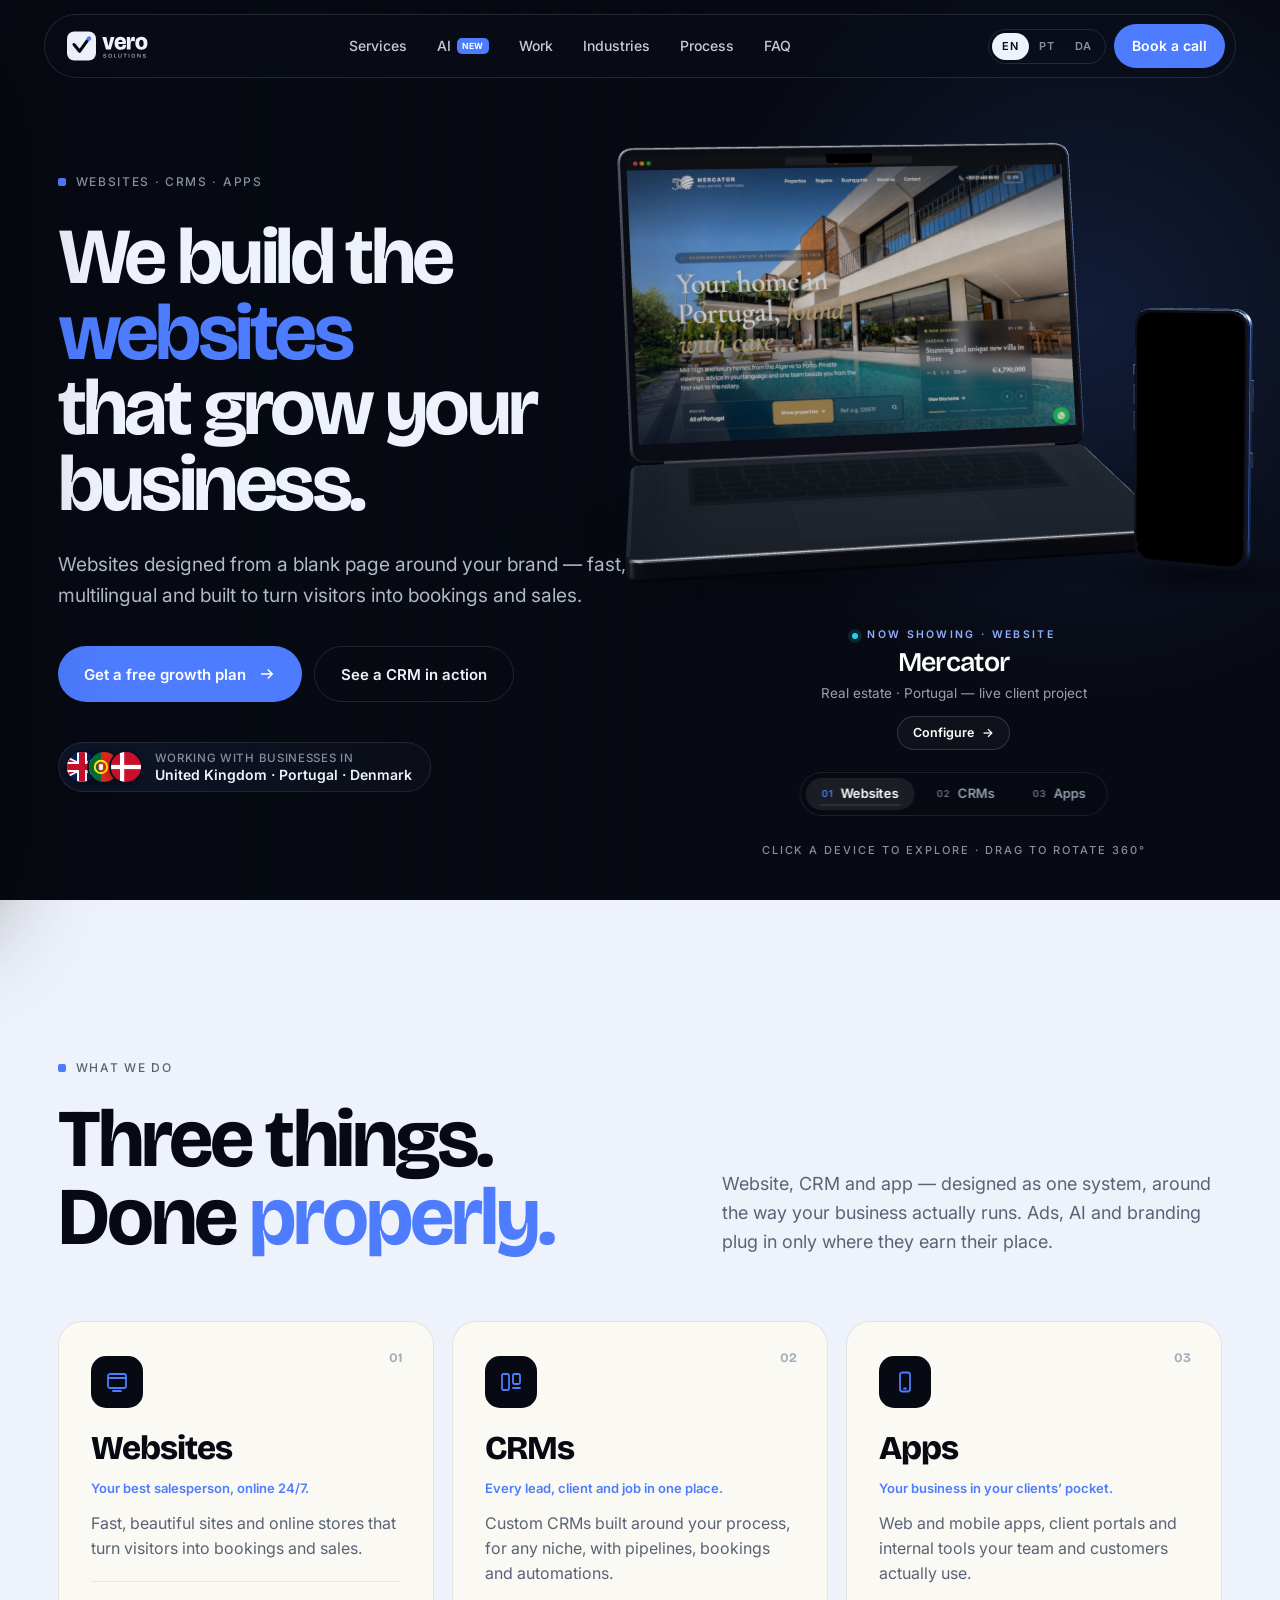
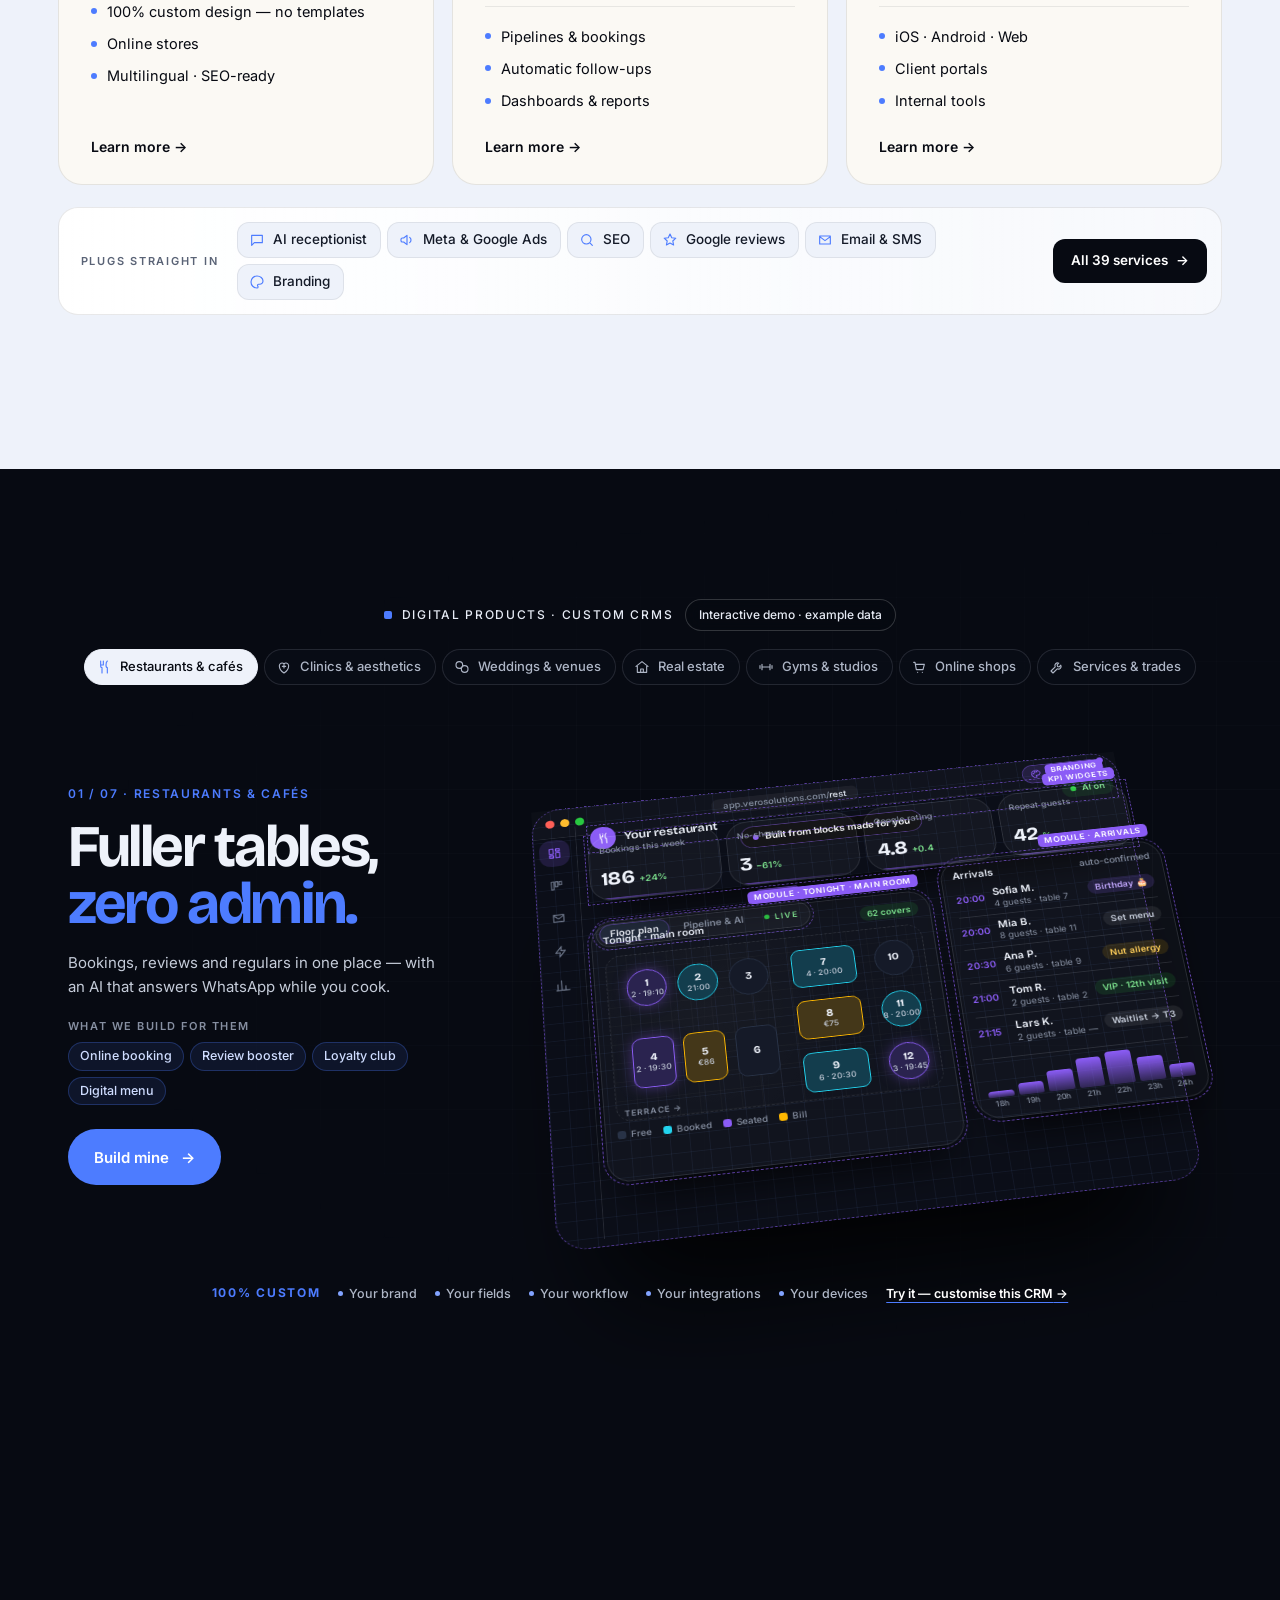
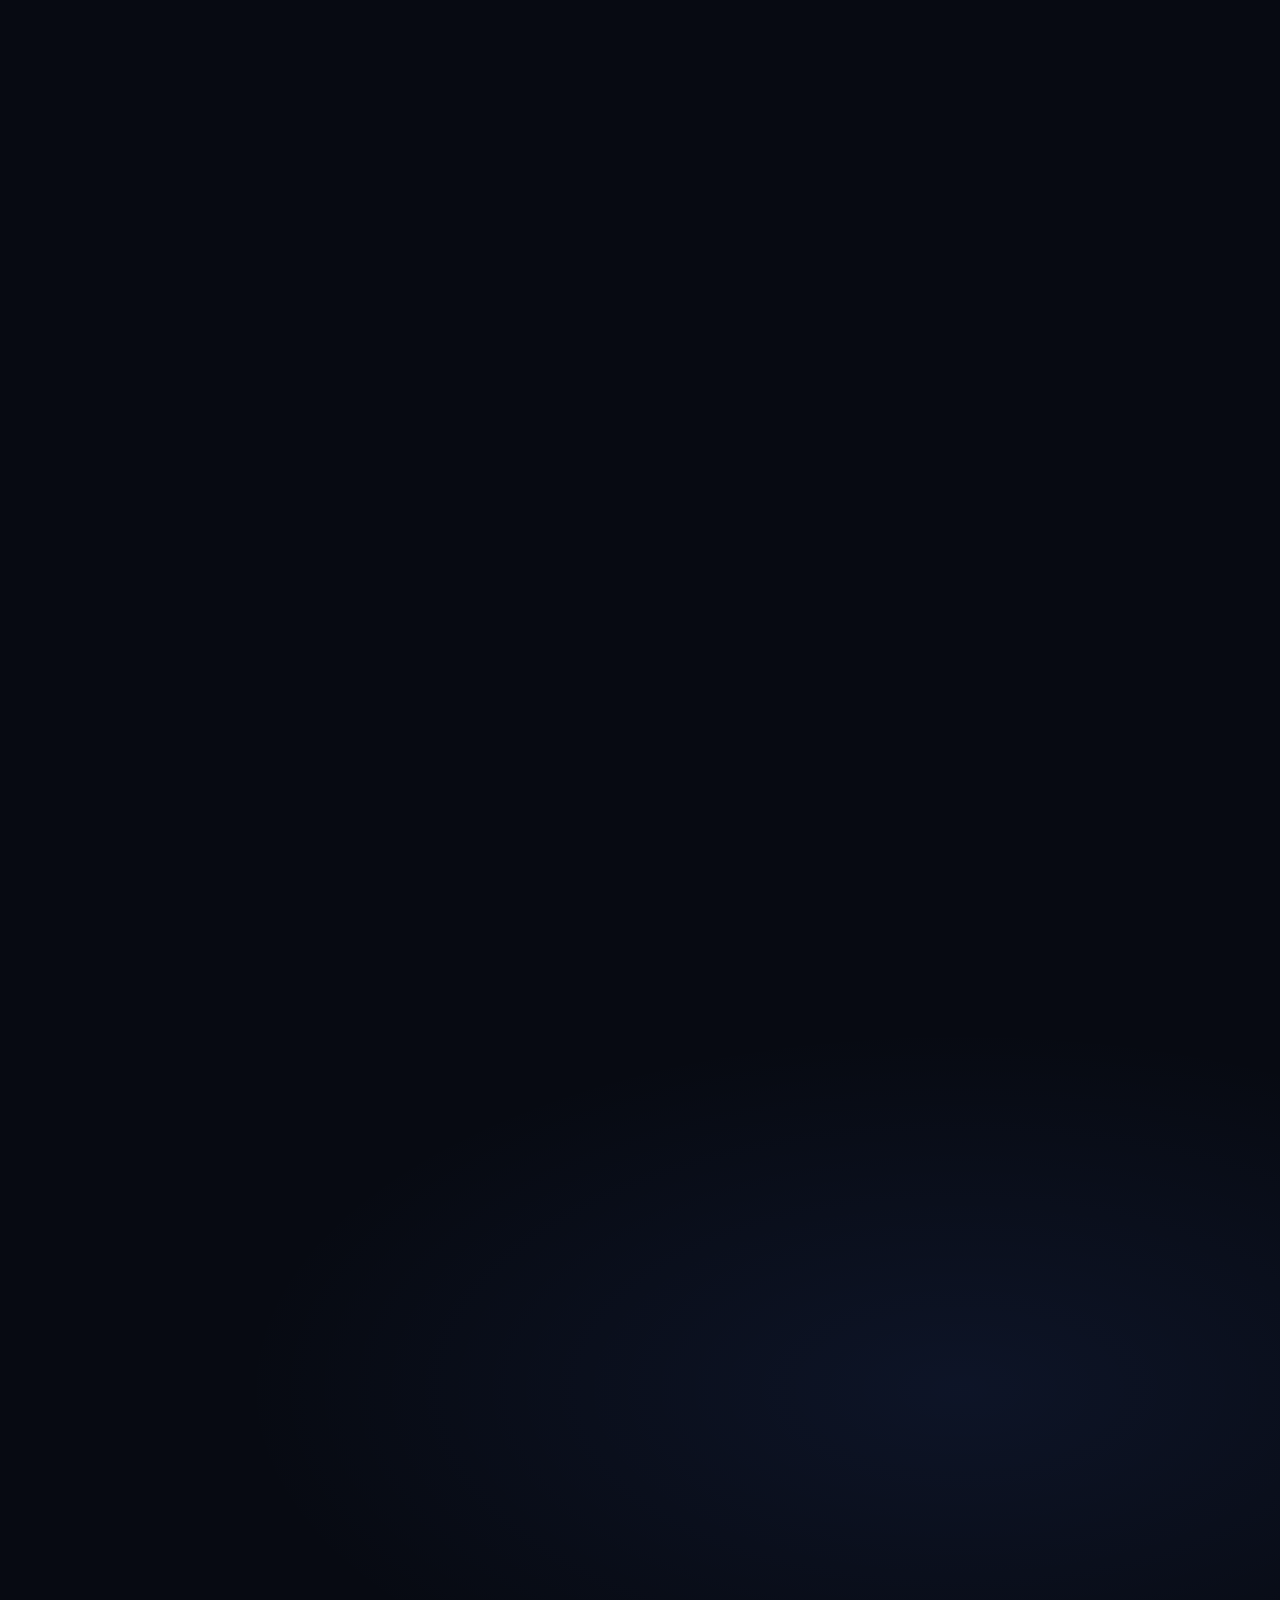
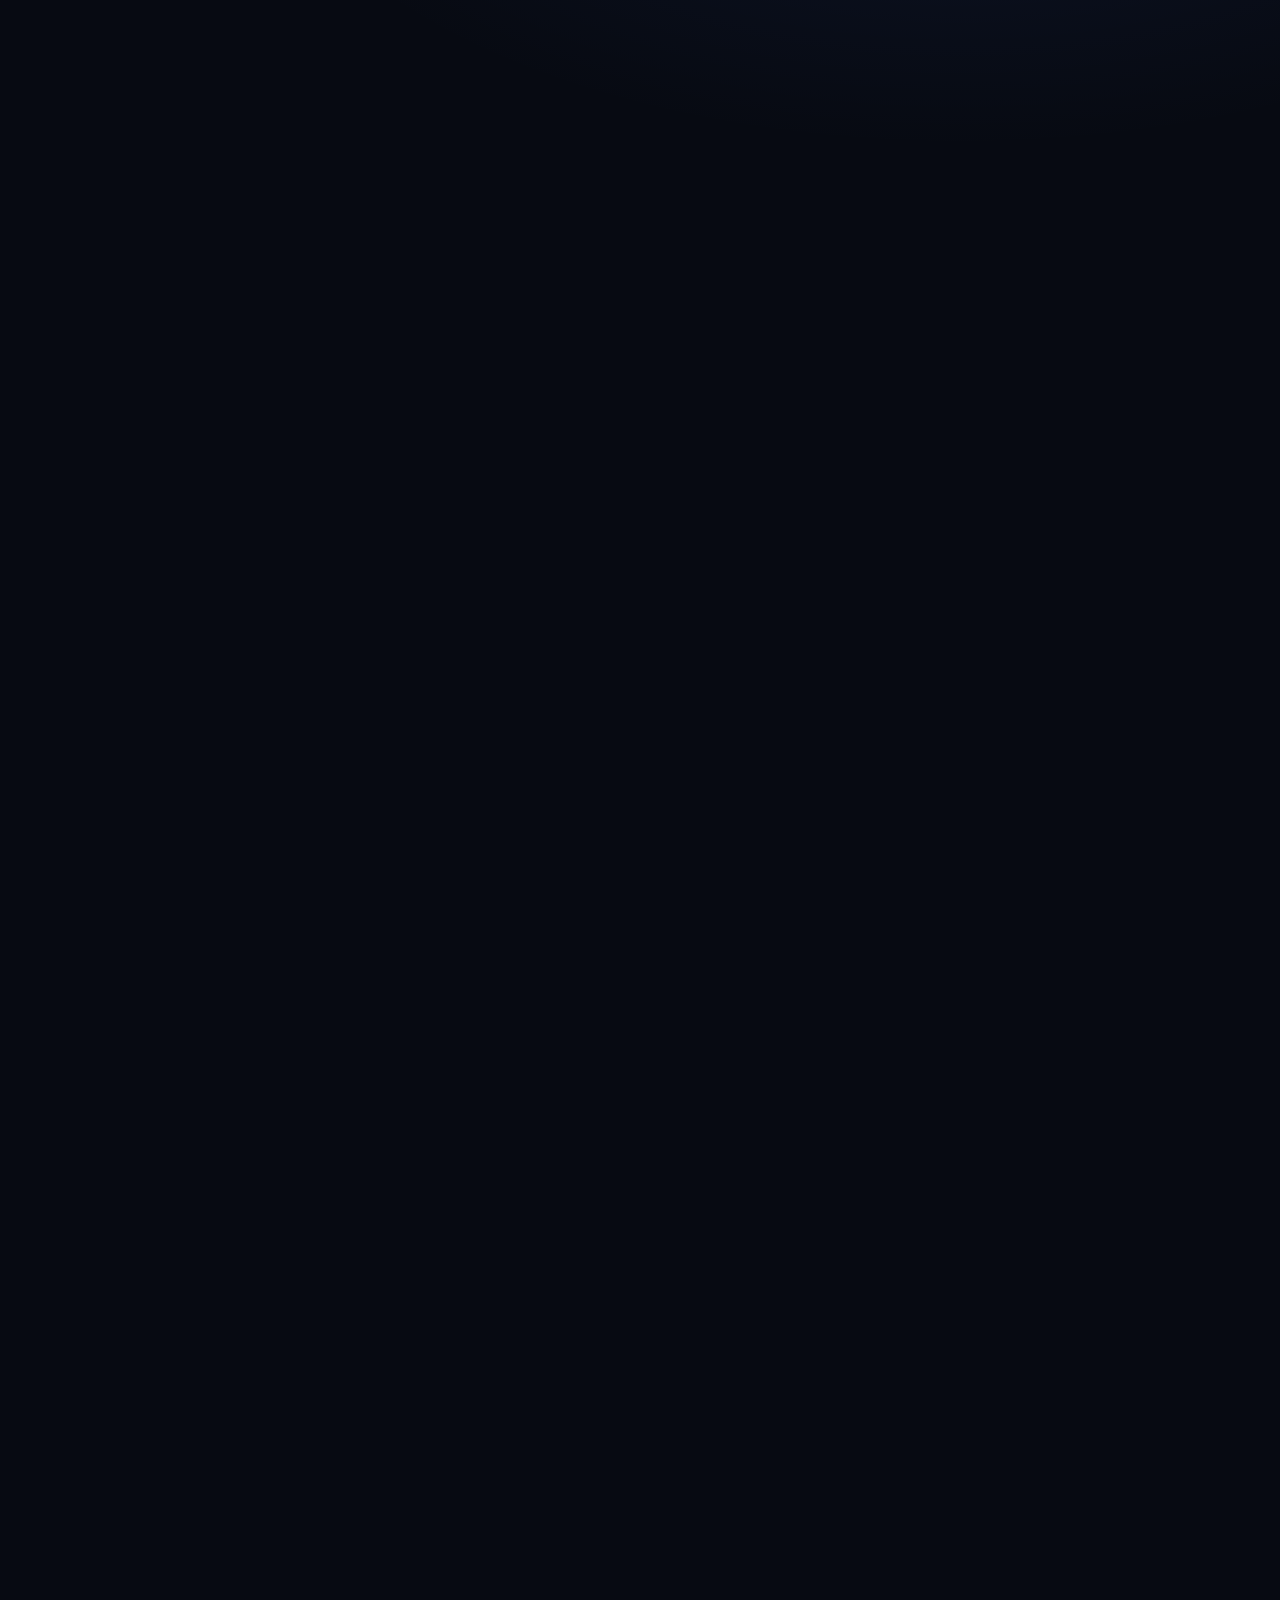
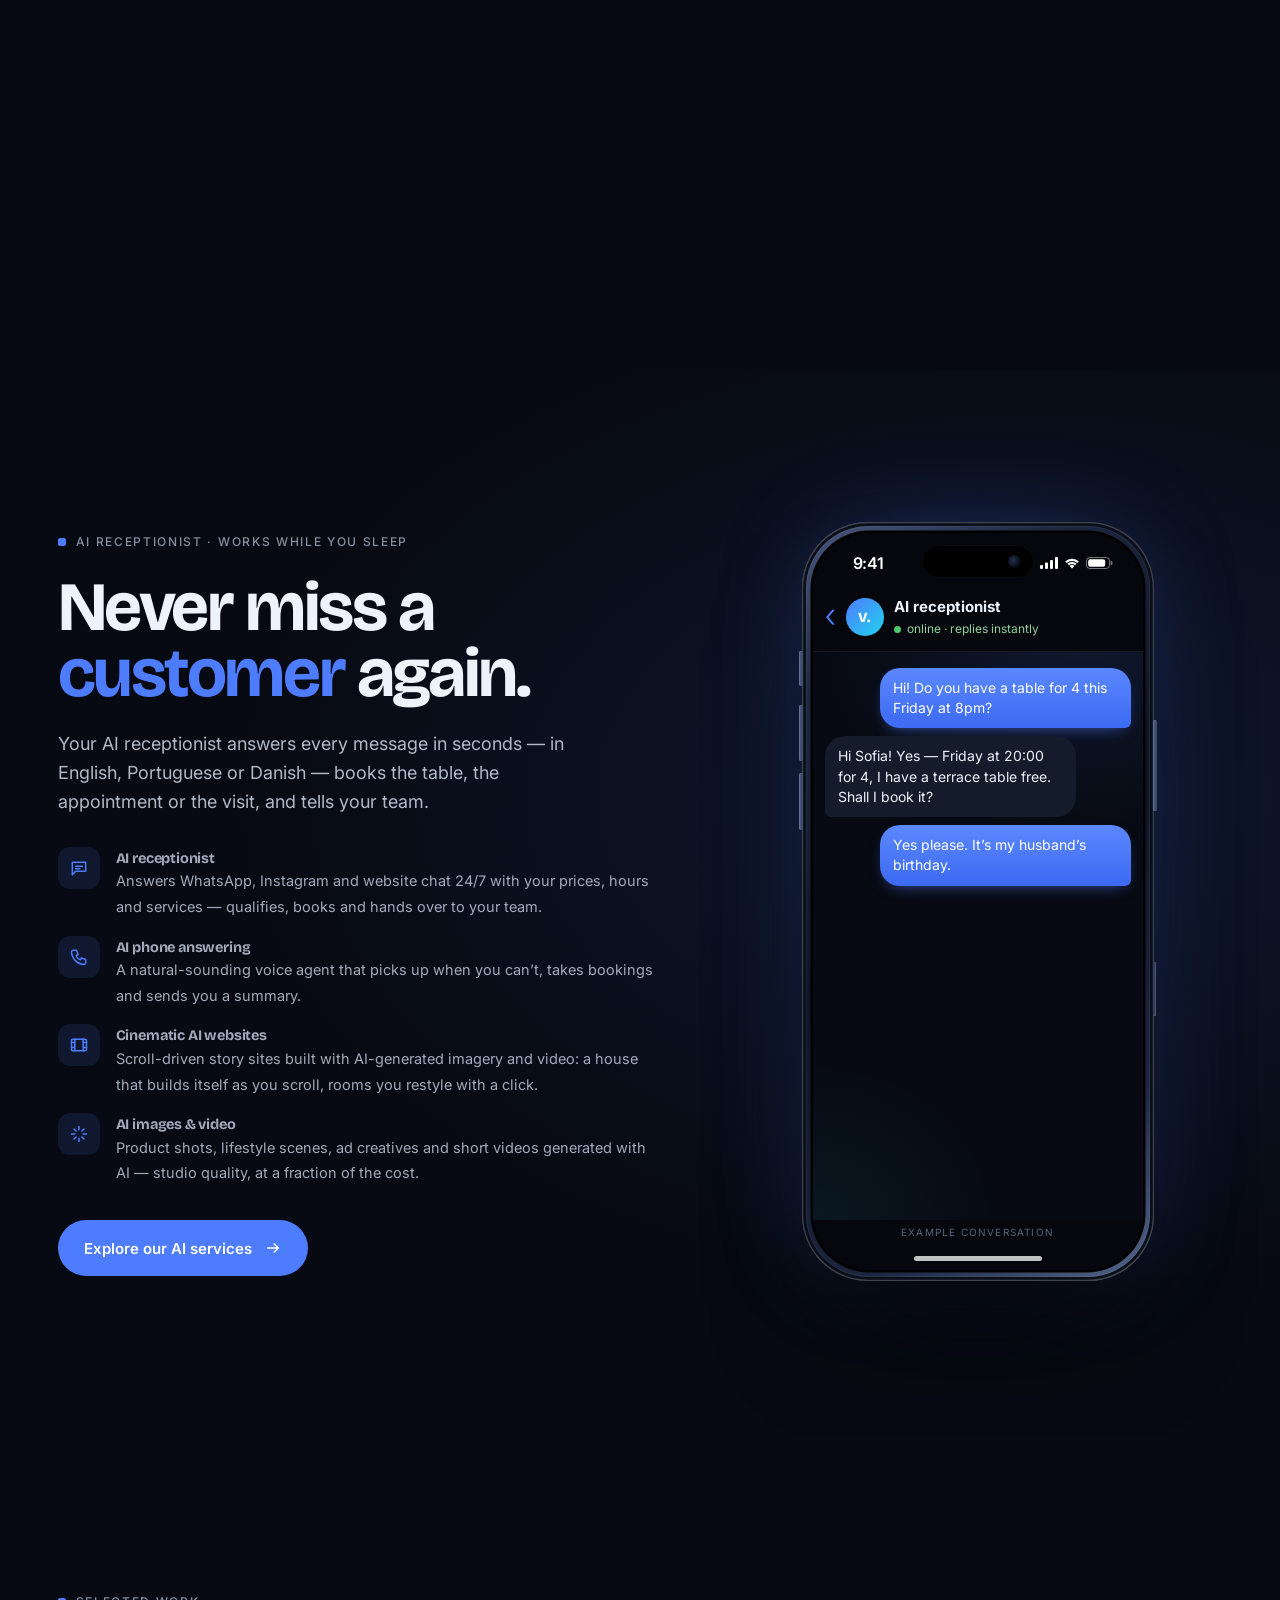
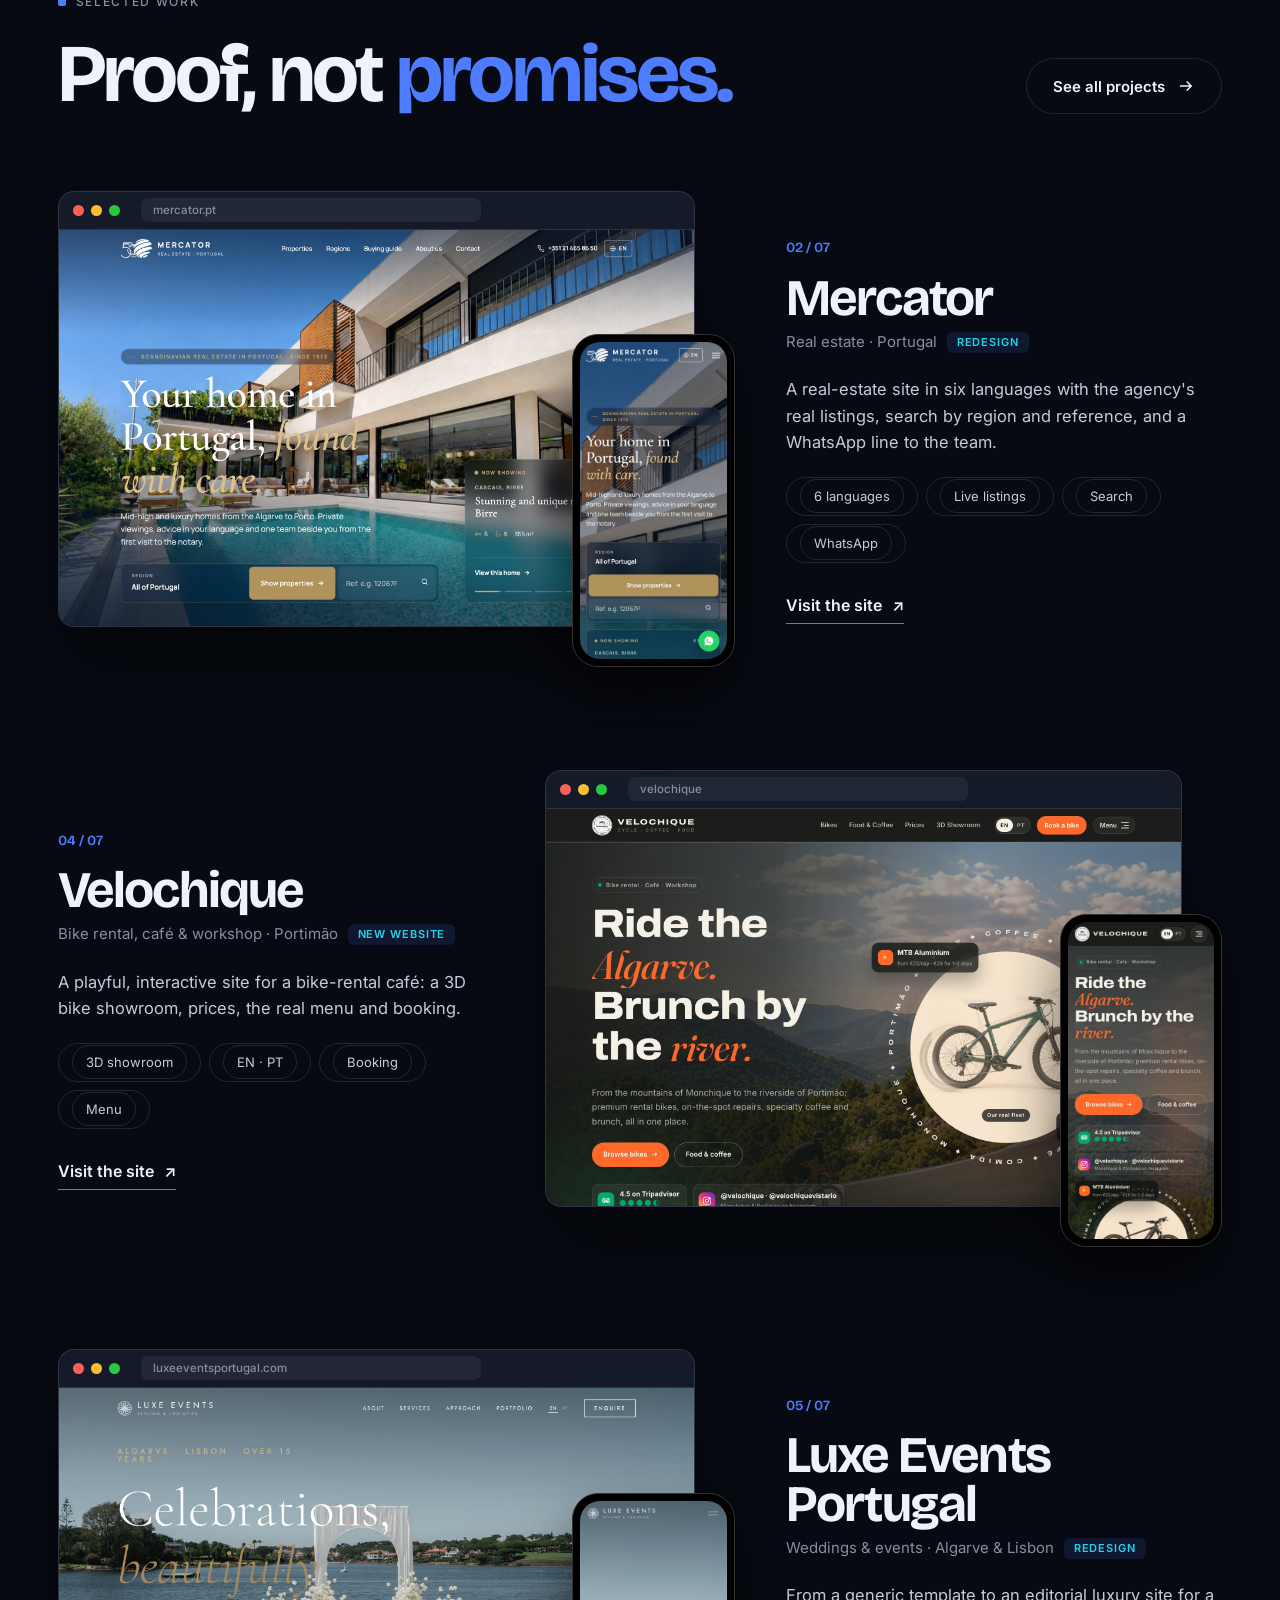
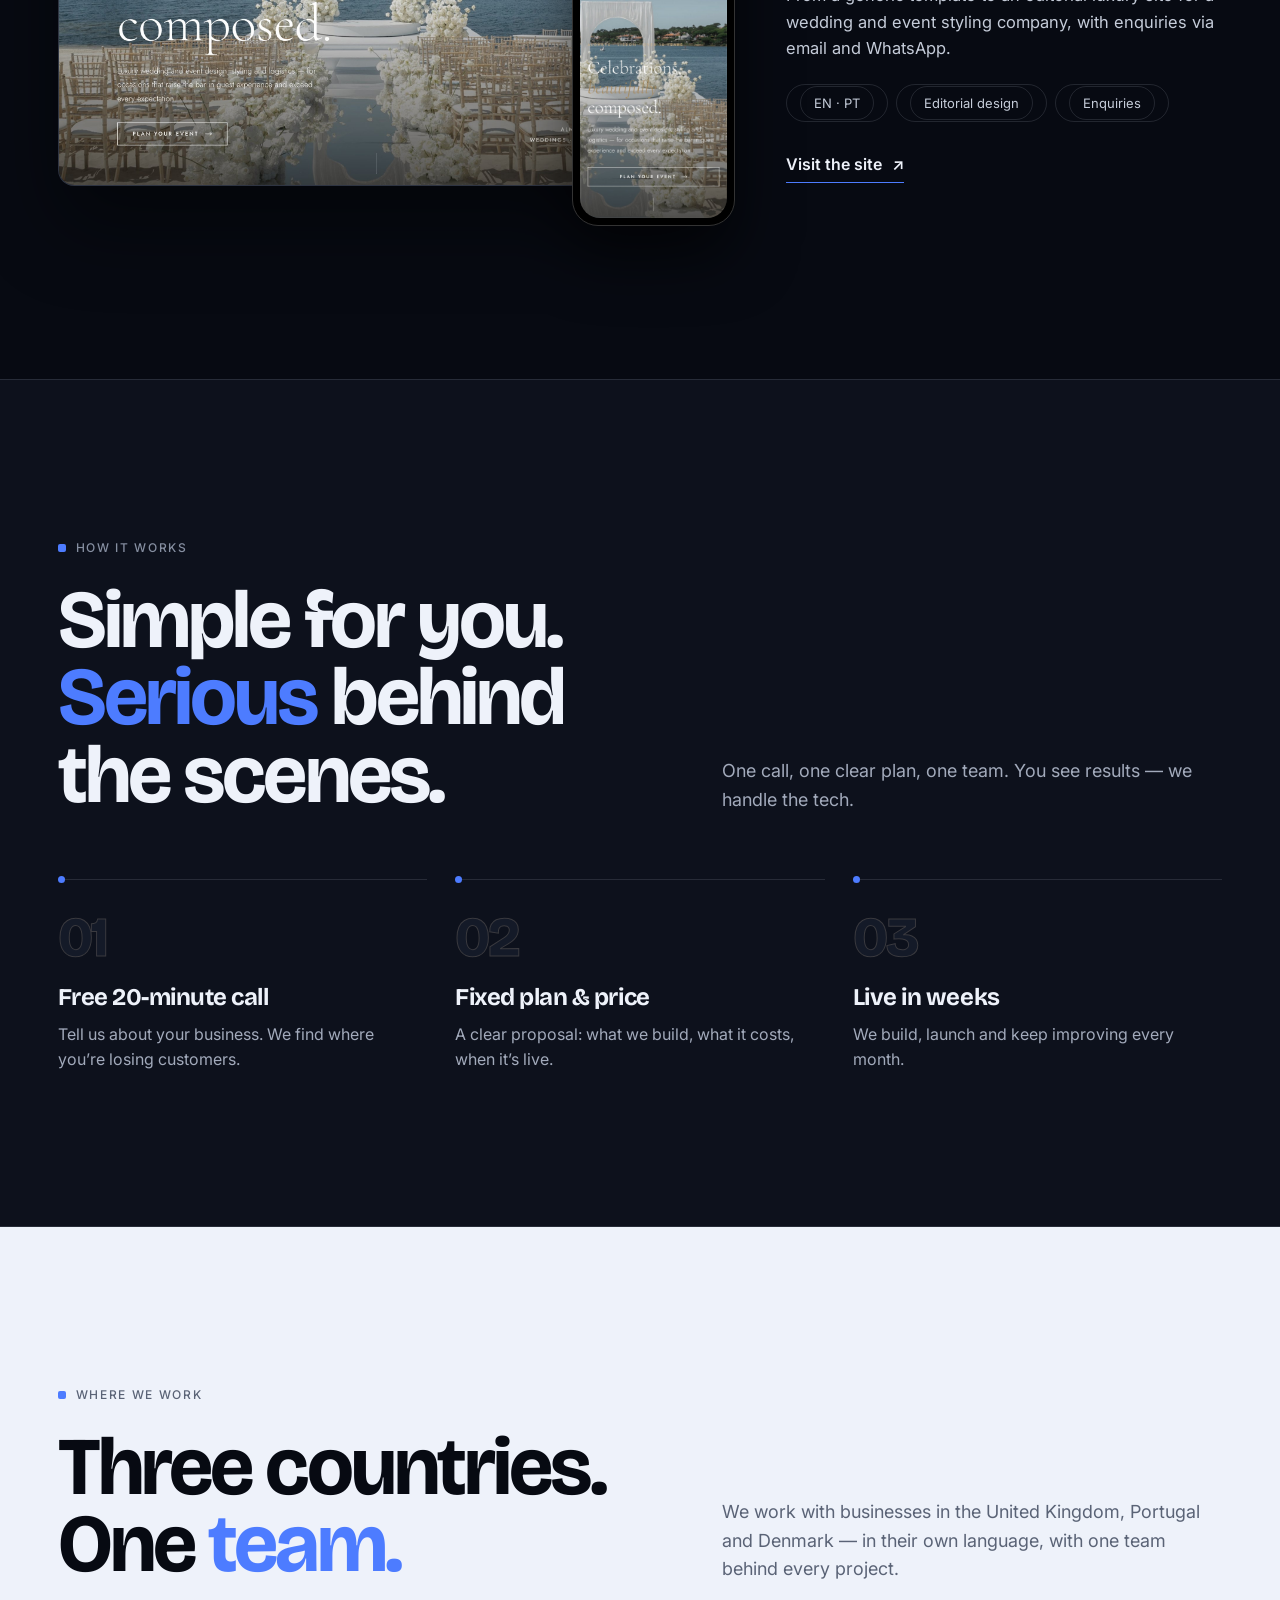
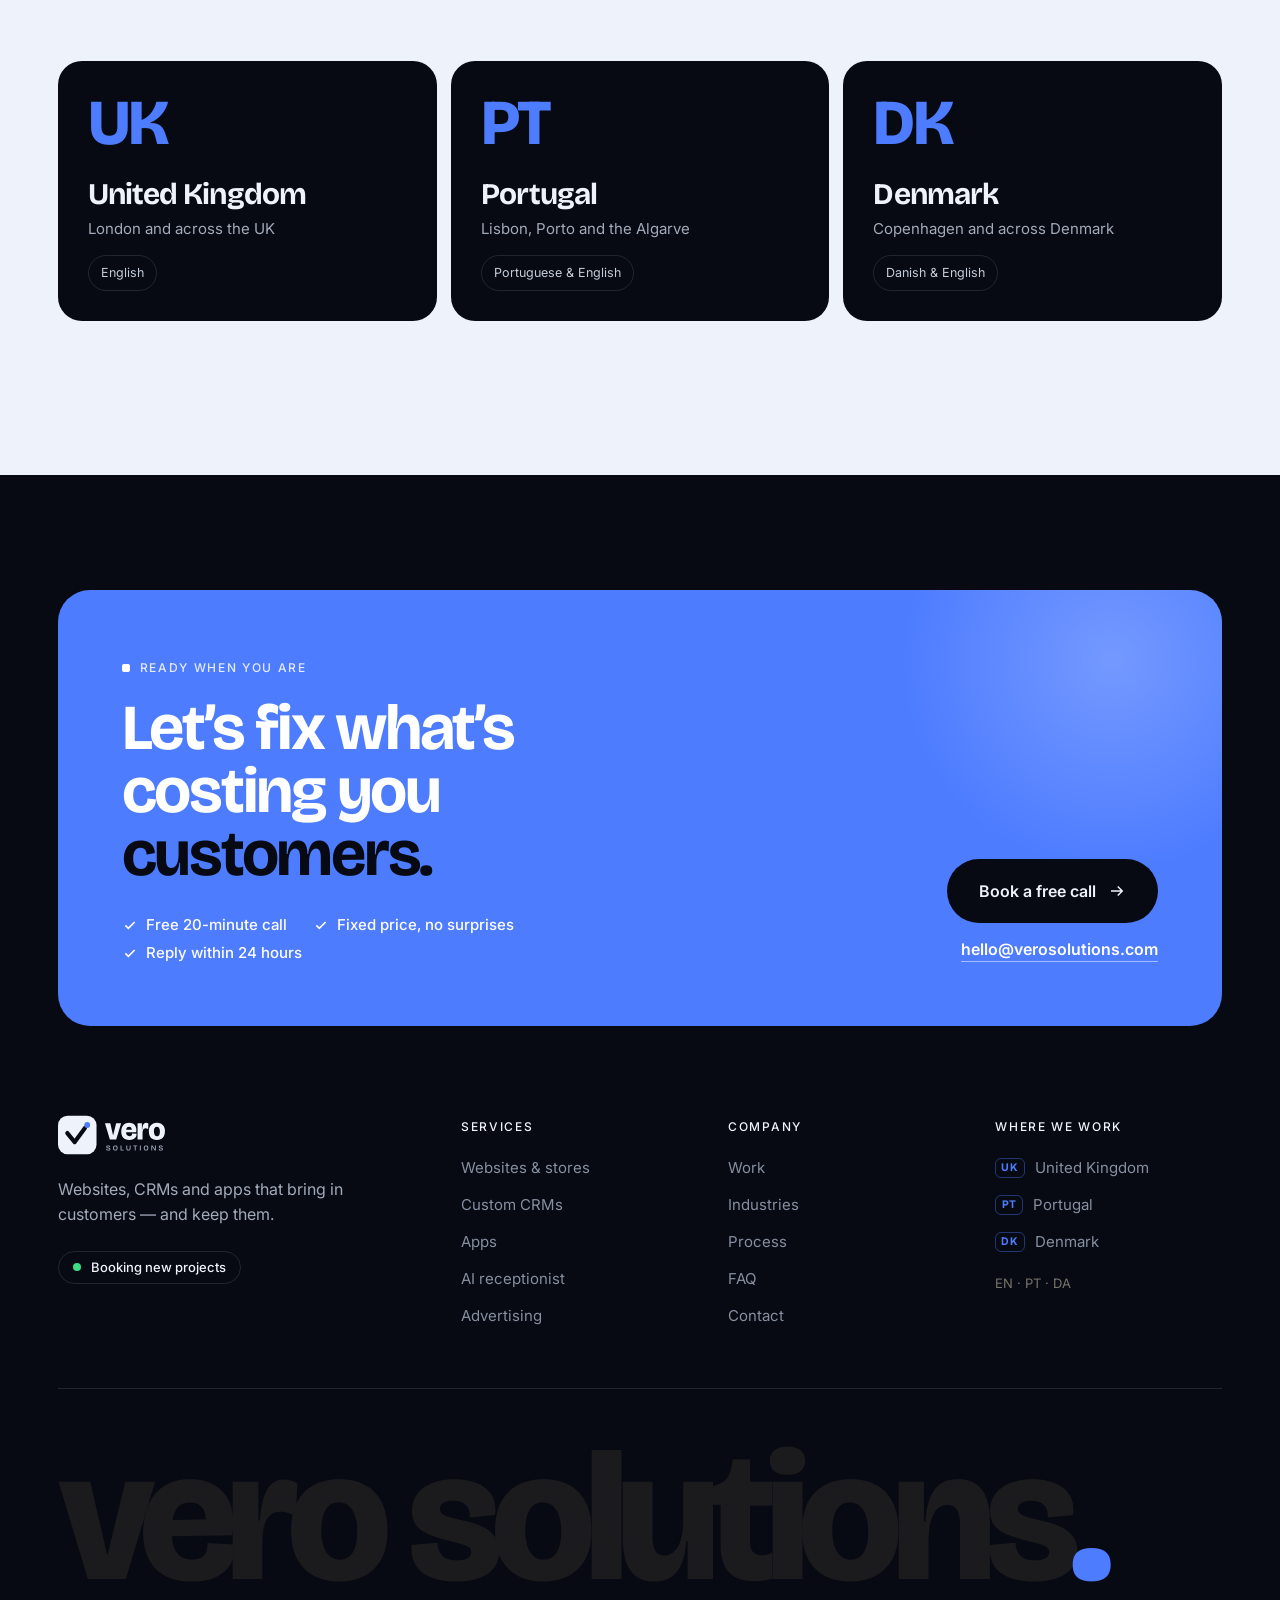
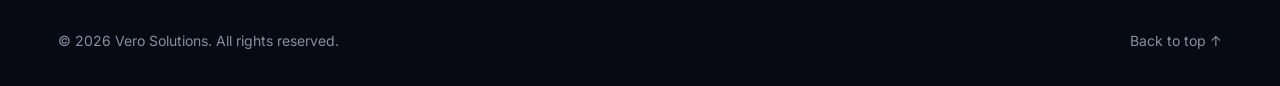
==== commit e2657ff7: "feat(hero): MacBook Pro 16 + iPhone 18 Pro Max with real client sites, niche CRMs/apps, captions, 36" ====
--- a/index.html
+++ b/index.html
@@ -43,7 +43,7 @@
 
 <section class="hx" id="hero">
   <div class="glow"></div>
-  <div class="globe-wrap"><canvas id="globe" aria-label="Solar system with your business at the centre"></canvas><div class="globe-hint"></div></div>
+  <div class="globe-wrap"><canvas id="globe" aria-label="Interactive showcase of our websites, CRMs and apps"></canvas><div class="globe-hint"></div></div>
   <div class="wrap">
     <span class="tag ld"><span data-en>Websites · CRMs · Apps</span><span data-pt>Sites · CRMs · Apps</span><span data-da>Hjemmesider · CRM · Apps</span></span>
     <h1 class="ld d1">
@@ -51,7 +51,7 @@
       <span data-pt>Criamos <span class="rot" data-rot><span class="on">os sites</span><span>os CRMs</span><span>as apps</span></span><br>que fazem crescer o seu negócio.</span>
       <span data-da>Vi bygger de <span class="rot" data-rot><span class="on">hjemmesider</span><span>CRM-systemer</span><span>apps</span></span><br>der får din virksomhed til at vokse.</span>
     </h1>
-    <p class="lead ld d2"><span data-en>Websites, CRMs and apps built around how your business actually works. AI, ads and automation plug in on top, when you need them.</span><span data-pt>Sites, CRMs e apps feitos à medida de como o seu negócio funciona. AI, anúncios e automações entram por cima, quando fizer sentido.</span><span data-da>Hjemmesider, CRM-systemer og apps bygget efter, hvordan din virksomhed faktisk fungerer. AI, annoncer og automatisering kobles på, når du har brug for det.</span></p>
+    <p class="lead ld d2 lead-x"><span class="lx on"><span data-en>Websites designed from a blank page around your brand — fast, multilingual and built to turn visitors into bookings and sales.</span><span data-pt>Sites desenhados de raiz à volta da sua marca — rápidos, multilíngues e pensados para transformar visitas em reservas e vendas.</span><span data-da>Hjemmesider designet fra bunden omkring dit brand — hurtige, flersprogede og bygget til at gøre besøgende til bookinger og salg.</span></span><span class="lx"><span data-en>A CRM shaped around the way you already work: your stages, your fields, your automations — every lead and client in one calm place.</span><span data-pt>Um CRM moldado à forma como já trabalha: as suas etapas, os seus campos, as suas automações — cada contacto e cliente num só sítio.</span><span data-da>Et CRM formet efter den måde, du allerede arbejder på: dine trin, dine felter, dine automatiseringer — alle leads og kunder ét roligt sted.</span></span><span class="lx"><span data-en>Apps your customers keep on their home screen — bookings, loyalty and live updates, connected to your CRM from day one.</span><span data-pt>Apps que os seus clientes guardam no ecrã principal — reservas, fidelização e atualizações em tempo real, ligadas ao seu CRM desde o primeiro dia.</span><span data-da>Apps, dine kunder beholder på hjemmeskærmen — booking, loyalitet og live-opdateringer, koblet til dit CRM fra dag ét.</span></span></p>
     <div class="ctas ld d3">
       <a class="btn p" href="contact.html"><span data-en>Get a free growth plan</span><span data-pt>Pedir plano gratuito</span><span data-da>Få en gratis vækstplan</span><svg viewBox="0 0 24 24" fill="none" stroke="currentColor" stroke-width="2"><path d="M4 12h15M13 6l6 6-6 6"/></svg></a>
       <a class="btn g" href="#crm"><span data-en>See a CRM in action</span><span data-pt>Ver um CRM em ação</span><span data-da>Se et CRM i aktion</span></a>
@@ -64,9 +64,9 @@
   <div class="wrap">
     <span class="tag rv"><span data-en>What we do</span><span data-pt>O que fazemos</span><span data-da>Det gør vi</span></span>
     <div class="hd"><h2 class="rv d1"><span data-en>Three things.<br>Done <span class=acc>properly.</span></span><span data-pt>Três coisas.<br>Bem <span class=acc>feitas.</span></span><span data-da>Tre ting.<br>Gjort <span class=acc>ordentligt.</span></span></h2>
-    <p class="rv d2"><span data-en>Websites, CRMs and apps. That’s our core. Everything else (ads, AI, branding) plugs in on top when it helps.</span><span data-pt>Sites, CRMs e apps. É isso que fazemos. O resto (anúncios, AI, branding) entra por cima quando ajuda.</span><span data-da>Hjemmesider, CRM-systemer og apps. Det er vores kerne. Alt andet (annoncer, AI, branding) kobles på, når det hjælper.</span></p></div>
-    <div class="core3"><a class="c3 rv d0" href="services.html#web"><span class="n">01</span><div class="ic"><svg viewBox="0 0 24 24" fill="none" stroke="currentColor" stroke-width="1.8" stroke-linecap="round" stroke-linejoin="round"><rect x="3" y="4" width="18" height="14" rx="2"/><path d="M3 8h18M8 21h8"/></svg></div><h3><span data-en>Websites</span><span data-pt>Sites</span><span data-da>Hjemmesider</span></h3><p class="prob"><span data-en>Your best salesperson, online 24/7.</span><span data-pt>O seu melhor vendedor, online 24/7.</span><span data-da>Din bedste sælger, online 24/7.</span></p><p><span data-en>Fast, beautiful sites and online stores that turn visitors into bookings and sales.</span><span data-pt>Sites e lojas online rápidos e bonitos que transformam visitas em reservas e vendas.</span><span data-da>Hurtige, smukke hjemmesider og webshops, der gør besøgende til bookinger og salg.</span></p><ul><li><span data-en>Business websites & landing pages</span><span data-pt>Sites de empresa e landing pages</span><span data-da>Virksomhedssider & landingssider</span></li><li><span data-en>Online stores</span><span data-pt>Lojas online</span><span data-da>Webshops</span></li><li><span data-en>Multilingual · SEO-ready</span><span data-pt>Multilíngue · pronto para SEO</span><span data-da>Flersproget · SEO-klar</span></li></ul><span class="go"><span data-en>Learn more</span><span data-pt>Saber mais</span><span data-da>Læs mere</span> →</span></a><a class="c3 rv d1" href="#crm"><span class="n">02</span><div class="ic"><svg viewBox="0 0 24 24" fill="none" stroke="currentColor" stroke-width="1.8" stroke-linecap="round" stroke-linejoin="round"><rect x="3" y="4" width="7" height="16" rx="1.5"/><rect x="14" y="4" width="7" height="10" rx="1.5"/><path d="M14 18h7"/></svg></div><h3><span data-en>CRMs</span><span data-pt>CRMs</span><span data-da>CRM-systemer</span></h3><p class="prob"><span data-en>Every lead, client and job in one place.</span><span data-pt>Cada lead, cliente e trabalho num só sítio.</span><span data-da>Alle leads, kunder og opgaver ét sted.</span></p><p><span data-en>Custom CRMs built around your process, for any niche, with pipelines, bookings and automations.</span><span data-pt>CRMs à medida do seu processo, para qualquer nicho, com pipelines, marcações e automações.</span><span data-da>Skræddersyede CRM-systemer bygget om din proces, til enhver branche, med pipelines, booking og automatisering.</span></p><ul><li><span data-en>Pipelines & bookings</span><span data-pt>Pipelines e marcações</span><span data-da>Pipelines & booking</span></li><li><span data-en>Automatic follow-ups</span><span data-pt>Follow-ups automáticos</span><span data-da>Automatisk opfølgning</span></li><li><span data-en>Dashboards & reports</span><span data-pt>Dashboards e relatórios</span><span data-da>Dashboards & rapporter</span></li></ul><span class="go"><span data-en>Learn more</span><span data-pt>Saber mais</span><span data-da>Læs mere</span> →</span></a><a class="c3 rv d2" href="contact.html"><span class="n">03</span><div class="ic"><svg viewBox="0 0 24 24" fill="none" stroke="currentColor" stroke-width="1.8" stroke-linecap="round" stroke-linejoin="round"><rect x="7" y="2.5" width="10" height="19" rx="2.5"/><path d="M11 18.5h2"/></svg></div><h3><span data-en>Apps</span><span data-pt>Apps</span><span data-da>Apps</span></h3><p class="prob"><span data-en>Your business in your clients’ pocket.</span><span data-pt>O seu negócio no bolso dos clientes.</span><span data-da>Din virksomhed i kundernes lomme.</span></p><p><span data-en>Web and mobile apps, client portals and internal tools your team and customers actually use.</span><span data-pt>Apps web e mobile, portais de cliente e ferramentas internas que a equipa e os clientes usam de verdade.</span><span data-da>Web- og mobilapps, kundeportaler og interne værktøjer, som dit team og dine kunder faktisk bruger.</span></p><ul><li><span data-en>iOS · Android · Web</span><span data-pt>iOS · Android · Web</span><span data-da>iOS · Android · Web</span></li><li><span data-en>Client portals</span><span data-pt>Portais de cliente</span><span data-da>Kundeportaler</span></li><li><span data-en>Internal tools</span><span data-pt>Ferramentas internas</span><span data-da>Interne værktøjer</span></li></ul><span class="go"><span data-en>Learn more</span><span data-pt>Saber mais</span><span data-da>Læs mere</span> →</span></a></div>
-    <p class="plus rv"><span data-en>Add-ons: AI receptionist, Meta / Google / TikTok ads, SEO, reviews, email &amp; SMS, branding —</span><span data-pt>Extras: rececionista AI, anúncios Meta / Google / TikTok, SEO, avaliações, email e SMS, branding —</span><span data-da>Tilvalg: AI-receptionist, Meta- / Google- / TikTok-annoncer, SEO, anmeldelser, e-mail &amp; SMS, branding —</span> <a href="services.html"><span data-en>see all services</span><span data-pt>ver todos os serviços</span><span data-da>se alle ydelser</span> →</a></p>
+    <p class="rv d2"><span data-en>Website, CRM and app — designed as one system, around the way your business actually runs. Ads, AI and branding plug in only where they earn their place.</span><span data-pt>Site, CRM e app — desenhados como um só sistema, à volta da forma como o seu negócio realmente funciona. Anúncios, AI e branding entram só onde fazem a diferença.</span><span data-da>Hjemmeside, CRM og app — designet som ét system, omkring den måde din virksomhed faktisk fungerer på. Annoncer, AI og branding kobles kun på, hvor de gør en forskel.</span></p></div>
+    <div class="core3"><a class="c3 rv d0" href="services.html#web"><span class="n">01</span><div class="ic"><svg viewBox="0 0 24 24" fill="none" stroke="currentColor" stroke-width="1.8" stroke-linecap="round" stroke-linejoin="round"><rect x="3" y="4" width="18" height="14" rx="2"/><path d="M3 8h18M8 21h8"/></svg></div><h3><span data-en>Websites</span><span data-pt>Sites</span><span data-da>Hjemmesider</span></h3><p class="prob"><span data-en>Your best salesperson, online 24/7.</span><span data-pt>O seu melhor vendedor, online 24/7.</span><span data-da>Din bedste sælger, online 24/7.</span></p><p><span data-en>Fast, beautiful sites and online stores that turn visitors into bookings and sales.</span><span data-pt>Sites e lojas online rápidos e bonitos que transformam visitas em reservas e vendas.</span><span data-da>Hurtige, smukke hjemmesider og webshops, der gør besøgende til bookinger og salg.</span></p><ul><li><span data-en>100% custom design — no templates</span><span data-pt>Design 100% à medida — sem templates</span><span data-da>100 % skræddersyet design — ingen skabeloner</span></li><li><span data-en>Online stores</span><span data-pt>Lojas online</span><span data-da>Webshops</span></li><li><span data-en>Multilingual · SEO-ready</span><span data-pt>Multilíngue · pronto para SEO</span><span data-da>Flersproget · SEO-klar</span></li></ul><span class="go"><span data-en>Learn more</span><span data-pt>Saber mais</span><span data-da>Læs mere</span> →</span></a><a class="c3 rv d1" href="#crm"><span class="n">02</span><div class="ic"><svg viewBox="0 0 24 24" fill="none" stroke="currentColor" stroke-width="1.8" stroke-linecap="round" stroke-linejoin="round"><rect x="3" y="4" width="7" height="16" rx="1.5"/><rect x="14" y="4" width="7" height="10" rx="1.5"/><path d="M14 18h7"/></svg></div><h3><span data-en>CRMs</span><span data-pt>CRMs</span><span data-da>CRM-systemer</span></h3><p class="prob"><span data-en>Every lead, client and job in one place.</span><span data-pt>Cada lead, cliente e trabalho num só sítio.</span><span data-da>Alle leads, kunder og opgaver ét sted.</span></p><p><span data-en>Custom CRMs built around your process, for any niche, with pipelines, bookings and automations.</span><span data-pt>CRMs à medida do seu processo, para qualquer nicho, com pipelines, marcações e automações.</span><span data-da>Skræddersyede CRM-systemer bygget om din proces, til enhver branche, med pipelines, booking og automatisering.</span></p><ul><li><span data-en>Pipelines & bookings</span><span data-pt>Pipelines e marcações</span><span data-da>Pipelines & booking</span></li><li><span data-en>Automatic follow-ups</span><span data-pt>Follow-ups automáticos</span><span data-da>Automatisk opfølgning</span></li><li><span data-en>Dashboards & reports</span><span data-pt>Dashboards e relatórios</span><span data-da>Dashboards & rapporter</span></li></ul><span class="go"><span data-en>Learn more</span><span data-pt>Saber mais</span><span data-da>Læs mere</span> →</span></a><a class="c3 rv d2" href="contact.html"><span class="n">03</span><div class="ic"><svg viewBox="0 0 24 24" fill="none" stroke="currentColor" stroke-width="1.8" stroke-linecap="round" stroke-linejoin="round"><rect x="7" y="2.5" width="10" height="19" rx="2.5"/><path d="M11 18.5h2"/></svg></div><h3><span data-en>Apps</span><span data-pt>Apps</span><span data-da>Apps</span></h3><p class="prob"><span data-en>Your business in your clients’ pocket.</span><span data-pt>O seu negócio no bolso dos clientes.</span><span data-da>Din virksomhed i kundernes lomme.</span></p><p><span data-en>Web and mobile apps, client portals and internal tools your team and customers actually use.</span><span data-pt>Apps web e mobile, portais de cliente e ferramentas internas que a equipa e os clientes usam de verdade.</span><span data-da>Web- og mobilapps, kundeportaler og interne værktøjer, som dit team og dine kunder faktisk bruger.</span></p><ul><li><span data-en>iOS · Android · Web</span><span data-pt>iOS · Android · Web</span><span data-da>iOS · Android · Web</span></li><li><span data-en>Client portals</span><span data-pt>Portais de cliente</span><span data-da>Kundeportaler</span></li><li><span data-en>Internal tools</span><span data-pt>Ferramentas internas</span><span data-da>Interne værktøjer</span></li></ul><span class="go"><span data-en>Learn more</span><span data-pt>Saber mais</span><span data-da>Læs mere</span> →</span></a></div>
+    <div class="addons rv"><span class="ad-k"><span data-en>Plugs straight in</span><span data-pt>Liga-se diretamente</span><span data-da>Kobles direkte på</span></span><div class="ad-list"><a href="services.html"><svg viewBox="0 0 24 24" fill="none" stroke="currentColor" stroke-width="1.7" stroke-linecap="round" stroke-linejoin="round" aria-hidden="true"><path d="M4 5h16v11H8l-4 4z"/></svg><span data-en>AI receptionist</span><span data-pt>Rececionista AI</span><span data-da>AI-receptionist</span></a><a href="services.html"><svg viewBox="0 0 24 24" fill="none" stroke="currentColor" stroke-width="1.7" stroke-linecap="round" stroke-linejoin="round" aria-hidden="true"><path d="M3 11v2a2 2 0 002 2h2l5 4V5L7 9H5a2 2 0 00-2 2zM16 8a5 5 0 010 8"/></svg><span data-en>Meta & Google Ads</span><span data-pt>Anúncios Meta e Google</span><span data-da>Meta- & Google-annoncer</span></a><a href="services.html"><svg viewBox="0 0 24 24" fill="none" stroke="currentColor" stroke-width="1.7" stroke-linecap="round" stroke-linejoin="round" aria-hidden="true"><path d="M11 4a7 7 0 1 0 0 14 7 7 0 0 0 0-14zM20 20l-4-4"/></svg><span data-en>SEO</span><span data-pt>SEO</span><span data-da>SEO</span></a><a href="services.html"><svg viewBox="0 0 24 24" fill="none" stroke="currentColor" stroke-width="1.7" stroke-linecap="round" stroke-linejoin="round" aria-hidden="true"><path d="M12 3l2.6 5.6 6.1.7-4.5 4.2 1.2 6L12 16.6 6.6 19.5l1.2-6L3.3 9.3l6.1-.7z"/></svg><span data-en>Google reviews</span><span data-pt>Avaliações Google</span><span data-da>Google-anmeldelser</span></a><a href="services.html"><svg viewBox="0 0 24 24" fill="none" stroke="currentColor" stroke-width="1.7" stroke-linecap="round" stroke-linejoin="round" aria-hidden="true"><path d="M4 6h16v12H4zM4 7l8 6 8-6"/></svg><span data-en>Email & SMS</span><span data-pt>Email e SMS</span><span data-da>E-mail & SMS</span></a><a href="services.html"><svg viewBox="0 0 24 24" fill="none" stroke="currentColor" stroke-width="1.7" stroke-linecap="round" stroke-linejoin="round" aria-hidden="true"><path d="M12 3a9 9 0 1 0 0 18c1 0 1.6-.8 1.6-1.6 0-1-.9-1.4-.9-2.4 0-.9.7-1.6 1.6-1.6H16a5 5 0 0 0 5-5C21 6.4 17 3 12 3z"/></svg><span data-en>Branding</span><span data-pt>Branding</span><span data-da>Branding</span></a></div><a class="ad-all" href="services.html"><span data-en>All 39 services</span><span data-pt>Os 39 serviços</span><span data-da>Alle 39 ydelser</span> <span aria-hidden="true">→</span></a></div>
   </div>
 </section>
 
@@ -75,7 +75,7 @@
 <section class="sec2 aisec">
   <div class="wrap aigrid">
     <div>
-      <span class="tag rv"><span data-en>Add-on · AI that works while you sleep</span><span data-pt>Extra · AI que trabalha enquanto dorme</span><span data-da>Tilvalg · AI, der arbejder, mens du sover</span></span>
+      <span class="tag rv"><span data-en>AI receptionist · works while you sleep</span><span data-pt>Rececionista AI · trabalha enquanto dorme</span><span data-da>AI-receptionist · arbejder, mens du sover</span></span>
       <h2 class="rv d1" style="margin-top:22px"><span data-en>Never miss a <span class=acc>customer</span> again.</span><span data-pt>Nunca mais perca um <span class=acc>cliente.</span></span><span data-da>Mist aldrig en <span class=acc>kunde</span> igen.</span></h2>
       <p class="rv d2 big"><span data-en>Your AI receptionist answers every message in seconds — in English, Portuguese or Danish — books the table, the appointment or the visit, and tells your team.</span><span data-pt>A sua rececionista AI responde a cada mensagem em segundos — em inglês, português ou dinamarquês — marca a mesa, a consulta ou a visita, e avisa a equipa.</span><span data-da>Din AI-receptionist svarer på hver besked på få sekunder — på engelsk, portugisisk eller dansk — booker bordet, aftalen eller besøget og giver dit team besked.</span></p>
       <ul class="ailist rv d2"><li><div class="ic sm"><svg viewBox="0 0 24 24" fill="none" stroke="currentColor" stroke-width="1.8" stroke-linecap="round" stroke-linejoin="round"><path d="M4 5h16v11H8l-4 4z"/><path d="M8 10h8M8 13h5"/></svg></div><div><b><span data-en>AI receptionist</span><span data-pt>Rececionista AI</span><span data-da>AI-receptionist</span></b><span><span data-en>Answers WhatsApp, Instagram and website chat 24/7 with your prices, hours and services — qualifies, books and hands over to your team.</span><span data-pt>Responde no WhatsApp, Instagram e chat do site 24/7 com os seus preços, horários e serviços — qualifica, marca e passa à equipa.</span><span data-da>Svarer på WhatsApp, Instagram og chatten på din hjemmeside 24/7 med dine priser, åbningstider og ydelser — kvalificerer, booker og overdrager til dit team.</span></span></div></li><li><div class="ic sm"><svg viewBox="0 0 24 24" fill="none" stroke="currentColor" stroke-width="1.8" stroke-linecap="round" stroke-linejoin="round"><path d="M5 4h4l2 5-2.5 1.5a11 11 0 005 5L15 13l5 2v4a2 2 0 01-2 2A16 16 0 013 6a2 2 0 012-2z"/></svg></div><div><b><span data-en>AI phone answering</span><span data-pt>Atendimento telefónico com AI</span><span data-da>AI-telefonsvarer</span></b><span><span data-en>A natural-sounding voice agent that picks up when you can’t, takes bookings and sends you a summary.</span><span data-pt>Um agente de voz natural que atende quando não pode, faz reservas e envia-lhe um resumo.</span><span data-da>En naturligt klingende stemmeagent, der tager telefonen, når du ikke kan, tager imod bookinger og sender dig et resumé.</span></span></div></li><li><div class="ic sm"><svg viewBox="0 0 24 24" fill="none" stroke="currentColor" stroke-width="1.8" stroke-linecap="round" stroke-linejoin="round"><rect x="3" y="5" width="18" height="14" rx="2"/><path d="M7 5v14M17 5v14M3 9h4M3 15h4M17 9h4M17 15h4"/></svg></div><div><b><span data-en>Cinematic AI websites</span><span data-pt>Sites cinematográficos com AI</span><span data-da>Filmiske AI-hjemmesider</span></b><span><span data-en>Scroll-driven story sites built with AI-generated imagery and video: a house that builds itself as you scroll, rooms you restyle with a click.</span><span data-pt>Sites com scroll cinematográfico feitos com imagens e vídeo gerados por AI: uma casa que se constrói enquanto faz scroll, divisões que muda com um clique.</span><span data-da>Scroll-drevne hjemmesider bygget med AI-genererede billeder og video: et hus, der bygger sig selv, mens du scroller, og rum, du kan restyle med et klik.</span></span></div></li><li><div class="ic sm"><svg viewBox="0 0 24 24" fill="none" stroke="currentColor" stroke-width="1.8" stroke-linecap="round" stroke-linejoin="round"><path d="M12 3v4M12 17v4M3 12h4M17 12h4M6 6l2.5 2.5M15.5 15.5L18 18M6 18l2.5-2.5M15.5 8.5L18 6"/></svg></div><div><b><span data-en>AI images & video</span><span data-pt>Imagens e vídeo com AI</span><span data-da>AI-billeder & video</span></b><span><span data-en>Product shots, lifestyle scenes, ad creatives and short videos generated with AI — studio quality, at a fraction of the cost.</span><span data-pt>Fotos de produto, cenas lifestyle, criativos de anúncios e vídeos curtos gerados com AI — qualidade de estúdio, por uma fração do custo.</span><span data-da>Produktbilleder, lifestylescener, annoncekreativer og korte videoer genereret med AI — i studiekvalitet til en brøkdel af prisen.</span></span></div></li></ul>
--- a/css/site.css
+++ b/css/site.css
@@ -1053,10 +1053,10 @@
 .crm-app.blueprint .cm-rtcol>.cm-p:nth-child(2),.crm-app.blueprint .crm-autos{transform:translateZ(215px)}
 .crm-app.blueprint [data-w]{position:relative;outline:1px dashed color-mix(in srgb,var(--acc) 70%,transparent);outline-offset:3px;box-shadow:0 30px 50px -20px rgba(0,0,0,.85)}
 .crm-app.blueprint [data-w]::after{content:attr(data-w);position:absolute;left:0;top:-21px;padding:3px 7px;border-radius:5px;background:var(--acc);color:#fff;font:600 9.5px/1 var(--b);letter-spacing:.08em;text-transform:uppercase;white-space:nowrap;pointer-events:none}
-.crm-app.blueprint .crm-toast,.crm-app.blueprint .crm-cz{display:none}
+.crm-app.blueprint .crm-toast{display:none}
 /* drawer */
 .crm-cz{position:absolute;top:40px;right:0;bottom:0;width:min(290px,86%);display:flex;flex-direction:column;background:rgba(9,12,20,.94);backdrop-filter:blur(18px);-webkit-backdrop-filter:blur(18px);border-left:1px solid rgba(226,233,248,.12);box-shadow:-30px 0 60px -20px rgba(0,0,0,.7);transform:translateX(104%);transition:transform .55s var(--e);z-index:6;color:#e6ebf5}
-.crm-app.cz-open .crm-cz{transform:none}
+.crm-app.cz-open .crm-cz,.crm-stage.cz-open .crm-cz{transform:none}
 .cz-h{display:flex;align-items:center;gap:8px;padding:14px 14px 12px;border-bottom:1px solid var(--line)}
 .cz-h b{font:700 15px/1 var(--d);letter-spacing:-.01em}
 .cz-live{display:flex;align-items:center;gap:5px;font:600 9.5px/1 var(--b);letter-spacing:.1em;text-transform:uppercase;color:#7be08c}
@@ -1358,3 +1358,141 @@
 @media (max-width:640px){.sm-fab{width:52px;height:52px;padding:0;justify-content:center;border-radius:50%}.sm-fab>span{display:none}.sm-fab svg{width:20px;height:20px}}
 @media (min-width:1001px){.globe-wrap .globe-hint{bottom:132px}}
 @media (max-width:1000px){.hx .wrap .globe-wrap.in-copy{height:min(92vw,430px)}}
+
+/* drawer lives beside the app (not inside its 3D transform) */
+.crm-stage{position:relative;min-width:0}
+.crm-stage>.crm-cz:not(.inline){top:41px;border-radius:0 0 calc(20px * var(--rad,1)) 0;overflow:hidden}
+.crm-stage>.crm-cz:not(.inline){transform:translateX(18px);opacity:0;visibility:hidden;transition:transform .5s var(--e),opacity .35s,visibility 0s .5s;z-index:8}
+.crm-stage.cz-open>.crm-cz:not(.inline){transform:none;opacity:1;visibility:visible;transition:transform .5s var(--e),opacity .35s,visibility 0s}
+
+/* hero lead per product */
+.lead-x{display:grid}
+.lead-x .lx{grid-area:1/1;opacity:0;transform:translateY(10px);filter:blur(4px);transition:opacity .6s var(--e),transform .6s var(--e),filter .6s var(--e);pointer-events:none}
+.lead-x .lx.on{opacity:1;transform:none;filter:none}
+/* add-ons row */
+.addons{display:flex;align-items:center;gap:18px;margin-top:22px;padding:14px 14px 14px 22px;border-radius:20px;border:1px solid rgba(7,10,18,.09);background:linear-gradient(90deg,#fff,rgba(255,255,255,.55))}
+.ad-k{flex:none;font:600 11px/1.2 var(--b);letter-spacing:.16em;text-transform:uppercase;color:var(--mute2)}
+.ad-list{display:flex;flex-wrap:wrap;gap:6px;flex:1;min-width:0}
+.ad-list a{display:inline-flex;align-items:center;gap:8px;padding:9px 13px 9px 11px;border-radius:12px;background:var(--paper);border:1px solid rgba(7,10,18,.07);font:500 13.5px/1 var(--b);color:#141a28;transition:border-color .25s,transform .25s var(--e),background .25s}
+.ad-list a svg{width:16px;height:16px;color:var(--acc)}
+.ad-list a:hover{border-color:var(--acc);transform:translateY(-2px);background:#fff}
+.ad-all{flex:none;display:inline-flex;align-items:center;gap:8px;height:44px;padding:0 18px;border-radius:12px;background:var(--ink);color:#fff;font:600 13.5px/1 var(--b);transition:background .25s}
+.ad-all:hover{background:var(--acc)}
+@media (max-width:1000px){.addons{flex-wrap:wrap;padding:16px}.ad-k{width:100%}.ad-all{width:100%;justify-content:center}}
+
+/* services launcher (replaces the vertical edge tab) */
+.sm-tab{top:auto;bottom:24px;left:24px;transform:none;flex-direction:row;gap:12px;padding:7px 8px 7px 7px;border-radius:16px;background:rgba(9,12,20,.72);border:1px solid rgba(226,233,248,.12);box-shadow:0 18px 40px -18px rgba(0,0,0,.8),inset 0 1px 0 rgba(255,255,255,.05);color:var(--paper);transition:transform .45s var(--e),background .3s,border-color .3s,opacity .3s}
+.sm-tab-i{width:34px;height:34px;border-radius:10px;display:grid;place-items:center;background:linear-gradient(135deg,var(--acc),var(--acc2))}
+.sm-tab-i svg{width:16px;height:16px;color:#fff!important}
+.sm-tab>.sm-tab-t{writing-mode:horizontal-tb;transform:none;font:600 13px/1 var(--b);letter-spacing:0;text-transform:none}
+.sm-tab kbd{font:600 10.5px/1 var(--b);color:var(--mute);padding:6px 7px;border-radius:7px;border:1px solid rgba(226,233,248,.14);background:rgba(255,255,255,.04)}
+.sm-tab:hover{background:rgba(14,19,32,.92);border-color:rgba(77,124,255,.5);color:#fff;transform:translateY(-2px)}
+#sidemenu.open .sm-tab,#sidemenu.ft-in .sm-tab{transform:translateY(calc(100% + 40px));opacity:0;pointer-events:none}
+#sidemenu:not(.fab-on) .sm-tab{transform:translateY(calc(100% + 40px));opacity:0;pointer-events:none}
+/* ---------- industries matrix v2 (editorial, dark) */
+.gr-mx{background:radial-gradient(800px 300px at 100% 0%,rgba(77,124,255,.14),transparent 60%),#090d17;border:1px solid rgba(7,10,18,.9);border-radius:26px;box-shadow:0 40px 80px -40px rgba(7,10,18,.55);color:var(--paper);counter-reset:mx}
+.gr-mx table{min-width:640px}
+.gr-mx th{color:#7a8396;font:600 10.5px/1.2 var(--b);letter-spacing:.16em;padding:22px 20px 18px;border-bottom:1px solid rgba(226,233,248,.08);background:transparent}
+.gr-mx th:first-child{padding-left:28px}
+.gr-mx td{border-bottom:1px solid rgba(226,233,248,.06);padding:15px 20px;font:500 15px/1.3 var(--b);color:#dfe5f0;transition:background .25s}
+.gr-mx td:first-child{padding-left:28px;counter-increment:mx;white-space:nowrap}
+.gr-mx td:first-child::before{content:counter(mx,decimal-leading-zero);display:inline-block;width:34px;font:600 11px/1 var(--b);letter-spacing:.08em;color:#4f586b}
+.gr-mx tbody tr:hover td{background:rgba(255,255,255,.025)}
+.gr-mx tbody tr:hover td:first-child::before{color:var(--acc)}
+.gr-mx i{width:auto;height:auto;border-radius:999px;display:inline-flex;align-items:center;gap:6px;font:600 11.5px/1 var(--b);font-style:normal;letter-spacing:.02em;padding:7px 11px;background:none;border:0}
+.gr-mx i::before,.gr-mx i::after{position:static;transform:none;width:auto;height:auto;background:none}
+.gr-mx .m-y{background:rgba(77,124,255,.14);color:#c2d3ff;box-shadow:inset 0 0 0 1px rgba(77,124,255,.35)}
+.gr-mx .m-y::before{content:"✓";font-weight:700;color:#7aa2ff}
+.gr-mx .m-y::after{content:"Core"}
+.gr-mx .m-o{color:#8a93a6;box-shadow:inset 0 0 0 1px rgba(226,233,248,.14)}
+.gr-mx .m-o::after{content:"Optional"}
+.gr-mx .m-n{color:#4f586b;padding:7px 4px}
+.gr-mx .m-n::after{content:"—"}
+html[lang=pt] .gr-mx .m-y::after{content:"Essencial"}html[lang=pt] .gr-mx .m-o::after{content:"Opcional"}
+html[lang=da] .gr-mx .m-y::after{content:"Kerne"}html[lang=da] .gr-mx .m-o::after{content:"Valgfrit"}
+.gr-leg{display:none}
+.mx-h{max-width:18ch}
+@media (max-width:760px){.gr-mx td:first-child,.gr-mx th:first-child{position:sticky;left:0;background:#090d17;z-index:1;box-shadow:8px 0 12px -10px rgba(0,0,0,.8)}}
+
+/* estate: real photos + interaction */
+.cm-prop{text-align:left;font:inherit;color:inherit;cursor:pointer;transition:transform .3s var(--e),border-color .3s,box-shadow .3s}
+.cm-prop:hover{transform:translateY(-3px);border-color:rgba(77,124,255,.5)}
+.cm-prop.sel{border-color:var(--acc);box-shadow:0 0 0 1px var(--acc),0 14px 30px -14px rgba(77,124,255,.6)}
+.cm-img{background-size:cover;background-position:center;background-color:#1b2436}
+.cm-img::before,.cm-img::after{display:none}
+.cm-estd{display:flex;flex-direction:column}
+.cm-estd.flip{animation:crmin .45s var(--e)}
+.cm-ed{display:flex;flex-direction:column;gap:8px}
+.cm-edi{position:relative;height:118px;border-radius:calc(10px * var(--rad,1));background-size:cover;background-position:center}
+.cm-edh{display:flex;align-items:flex-end;justify-content:space-between;gap:8px}
+.cm-edh small{display:block;font:500 9.5px/1 var(--b);letter-spacing:.1em;text-transform:uppercase;color:var(--mute)}
+.cm-edh b{font:700 22px/1.1 var(--d);letter-spacing:-.02em}
+.cm-book{margin-top:2px;padding:10px 12px;border-radius:calc(10px * var(--rad,1));background:var(--acc);color:#fff;font:600 12px/1 var(--b);transition:filter .2s,transform .2s var(--e)}
+.cm-book:hover{filter:brightness(1.1);transform:translateY(-1px)}
+.cm-book.done{background:rgba(40,200,64,.16);color:#7be08c;cursor:default}
+.cm-note{font:400 10px/1.4 var(--b);color:var(--mute)}
+.cm-route{min-height:24px}
+/* ---------- hero devices v2: caption, configurator, focus */
+#globe-gl{cursor:grab}#globe-gl.hov{cursor:zoom-in}#globe-gl.scr{cursor:none}#globe-gl.spin{cursor:grabbing}
+.dv-cap{position:absolute;left:74.5%;bottom:150px;transform:translate(-50%,8px);z-index:4;display:flex;flex-direction:column;align-items:center;text-align:center;gap:7px;width:min(520px,90%);opacity:0;transition:opacity .35s var(--e),transform .5s var(--e);pointer-events:none}
+.dv-cap.on{opacity:1;transform:translate(-50%,0)}
+.dc-k{display:inline-flex;align-items:center;gap:9px;font:600 10.5px/1 var(--b);letter-spacing:.22em;text-transform:uppercase;color:#8fb0ff}
+.dc-k i{width:6px;height:6px;border-radius:50%;background:var(--acc2);box-shadow:0 0 0 4px rgba(34,211,238,.14)}
+.dv-cap b{font:600 27px/1.08 var(--d);letter-spacing:-.025em;color:#fff}
+.dv-cap small{font:400 13.5px/1.45 var(--b);color:#98a1b3;max-width:44ch}
+.dc-go{pointer-events:auto;margin-top:5px;display:inline-flex;align-items:center;gap:8px;font:600 12.5px/1 var(--b);color:#fff;padding:10px 15px;border-radius:999px;border:1px solid rgba(226,233,248,.16);background:rgba(255,255,255,.035);transition:border-color .25s,background .25s}
+.dc-go:hover{border-color:var(--acc);background:rgba(77,124,255,.16)}
+.globe-wrap .mf-ui{bottom:84px}
+.globe-wrap .globe-hint{bottom:44px}
+@media (min-width:1001px){.globe-wrap .globe-hint{bottom:44px}}
+.globe-wrap.dv-focus .mf-ui,.globe-wrap.dv-focus .dv-cap,.globe-wrap.dv-focus .globe-hint{opacity:0!important;pointer-events:none!important}
+.globe-wrap.dv-focus~.wrap{opacity:.06;filter:blur(3px);pointer-events:none!important}
+.hx .wrap{transition:opacity .5s var(--e),filter .5s var(--e)}
+.dv-cfg{position:fixed;right:max(16px,2.6vw);top:96px;width:min(400px,calc(100vw - 32px));max-height:calc(100vh - 120px);overflow-y:auto;z-index:40;padding:20px 20px 18px;border-radius:24px;background:rgba(8,11,19,.84);backdrop-filter:blur(24px) saturate(1.4);-webkit-backdrop-filter:blur(24px) saturate(1.4);border:1px solid rgba(226,233,248,.12);box-shadow:0 40px 100px -30px rgba(0,0,0,.95);color:var(--paper);opacity:0;transform:translateX(24px);pointer-events:none;transition:opacity .45s var(--e),transform .55s var(--e);scrollbar-width:thin}
+.dv-cfg.on{opacity:1;transform:none;pointer-events:auto}
+.cf-h{display:grid;grid-template-columns:1fr auto;align-items:center;gap:2px 10px;margin-bottom:16px}
+.cf-h span{font:600 10.5px/1 var(--b);letter-spacing:.2em;text-transform:uppercase;color:#8fb0ff}
+.cf-h b{grid-column:1;font:700 24px/1.1 var(--d);letter-spacing:-.02em}
+.cf-x{grid-row:1/span 2;grid-column:2;position:relative;width:38px;height:38px;border-radius:50%;border:1px solid rgba(226,233,248,.14);background:rgba(255,255,255,.04)}
+.cf-x i::before,.cf-x i::after{content:"";position:absolute;left:11px;top:18px;width:16px;height:1.6px;background:var(--paper);transform:rotate(45deg)}.cf-x i::after{transform:rotate(-45deg)}
+.cf-seg{display:grid;grid-template-columns:repeat(3,1fr);gap:3px;padding:3px;border-radius:12px;background:rgba(255,255,255,.05);border:1px solid rgba(226,233,248,.08);margin-bottom:16px}
+.cf-seg.two{grid-template-columns:1fr 1fr;margin-bottom:0}
+.cf-seg button{padding:10px 6px;border-radius:9px;font:600 12.5px/1 var(--b);color:#868fa1;transition:all .25s}
+.cf-seg button.on{background:#1b2436;color:#fff;box-shadow:inset 0 0 0 1px rgba(77,124,255,.5)}
+.cf-l{display:block;font:600 10px/1 var(--b);letter-spacing:.16em;text-transform:uppercase;color:#707a8d;margin-bottom:9px}
+.cf-types{display:grid;grid-template-columns:1fr 1fr;gap:6px;margin-bottom:16px}
+.cf-types button{display:flex;align-items:center;gap:9px;padding:10px 11px;border-radius:12px;background:rgba(255,255,255,.03);border:1px solid rgba(226,233,248,.08);font:500 12.5px/1.2 var(--b);color:#cfd6e2;text-align:left;transition:border-color .25s,background .25s}
+.cf-types button svg{width:17px;height:17px;flex:none;color:#7aa2ff}
+.cf-types button:hover{border-color:rgba(77,124,255,.45)}
+.cf-types button.on{background:rgba(77,124,255,.14);border-color:var(--acc);color:#fff}
+.cf-ba{margin-bottom:16px}
+.cf-info{padding:14px 15px;border-radius:14px;background:rgba(255,255,255,.03);border:1px solid rgba(226,233,248,.08)}
+.cf-info b{font:600 17px/1.2 var(--d)}
+.cf-info ul{list-style:none;margin-top:8px;display:flex;flex-direction:column;gap:6px}
+.cf-info li{position:relative;padding-left:20px;font-size:13px;color:#aeb6c6}
+.cf-info li::before{content:"";position:absolute;left:2px;top:7px;width:8px;height:8px;border-radius:2px;background:linear-gradient(135deg,var(--acc),var(--acc2))}
+.cf-note{margin-top:14px;font-size:12.5px;line-height:1.5;color:#98a1b3}.cf-note b{color:#fff}
+.cf-f{display:flex;align-items:center;gap:14px;flex-wrap:wrap;margin-top:16px}
+.cf-f .btn{height:48px;padding:0 20px;font-size:14px}
+.cf-tip{font-size:12px;color:#707a8d}
+.dv-open .sm-tab,.dv-open .sm-fab{opacity:0!important;pointer-events:none!important}
+@media (max-width:1000px){
+  .dv-cap{left:50%;top:6px;bottom:auto}.dv-cap b{font-size:20px}.dv-cap small{display:none}.dc-go{display:none}
+  .globe-wrap .mf-ui{bottom:40px}.globe-wrap .globe-hint{bottom:12px}
+  .dv-cfg{top:auto;bottom:0;right:0;left:0;width:auto;max-height:54vh;border-radius:24px 24px 0 0;transform:translateY(40px);padding-bottom:calc(18px + env(safe-area-inset-bottom))}
+  .dv-cfg.on{transform:none}
+  .globe-wrap.dv-focus~.wrap{opacity:1;filter:none}
+}
+.globe-wrap.dv-focus::after{opacity:0}
+.globe-wrap::after{transition:opacity .5s var(--e)}
+
+/* QA fixes */
+.mnav:not(.open){box-shadow:none;visibility:hidden;transition:transform .55s var(--e),visibility 0s .55s}
+.mnav.open{visibility:visible;transition:transform .55s var(--e),visibility 0s}
+#sidemenu.crm-in .sm-tab,#sidemenu.crm-in .sm-fab{transform:translateY(calc(100% + 40px));opacity:0;pointer-events:none}
+.crm-app.blueprint [data-w]::after{left:auto;right:8px;top:-22px}
+.cz-h{flex-wrap:wrap}
+.sv.sv-cta{display:flex;flex-direction:column;justify-content:space-between;background:linear-gradient(140deg,var(--acc),#2b55e0 60%,#1e3fb0);color:#fff;border-color:transparent}
+.sv.sv-cta .cat{color:rgba(255,255,255,.75)}.sv.sv-cta h4{color:#fff}.sv.sv-cta p{color:rgba(255,255,255,.85);font-weight:600}
+.sv.sv-cta:hover{transform:translateY(-4px);box-shadow:0 30px 60px -30px rgba(77,124,255,.8)}
+@media (max-width:1000px){.dv-cap{top:auto;bottom:92px}.dv-cap b{font-size:18px}.dc-k{font-size:9.5px}.hx .wrap .globe-wrap.in-copy{height:min(110vw,480px)}}
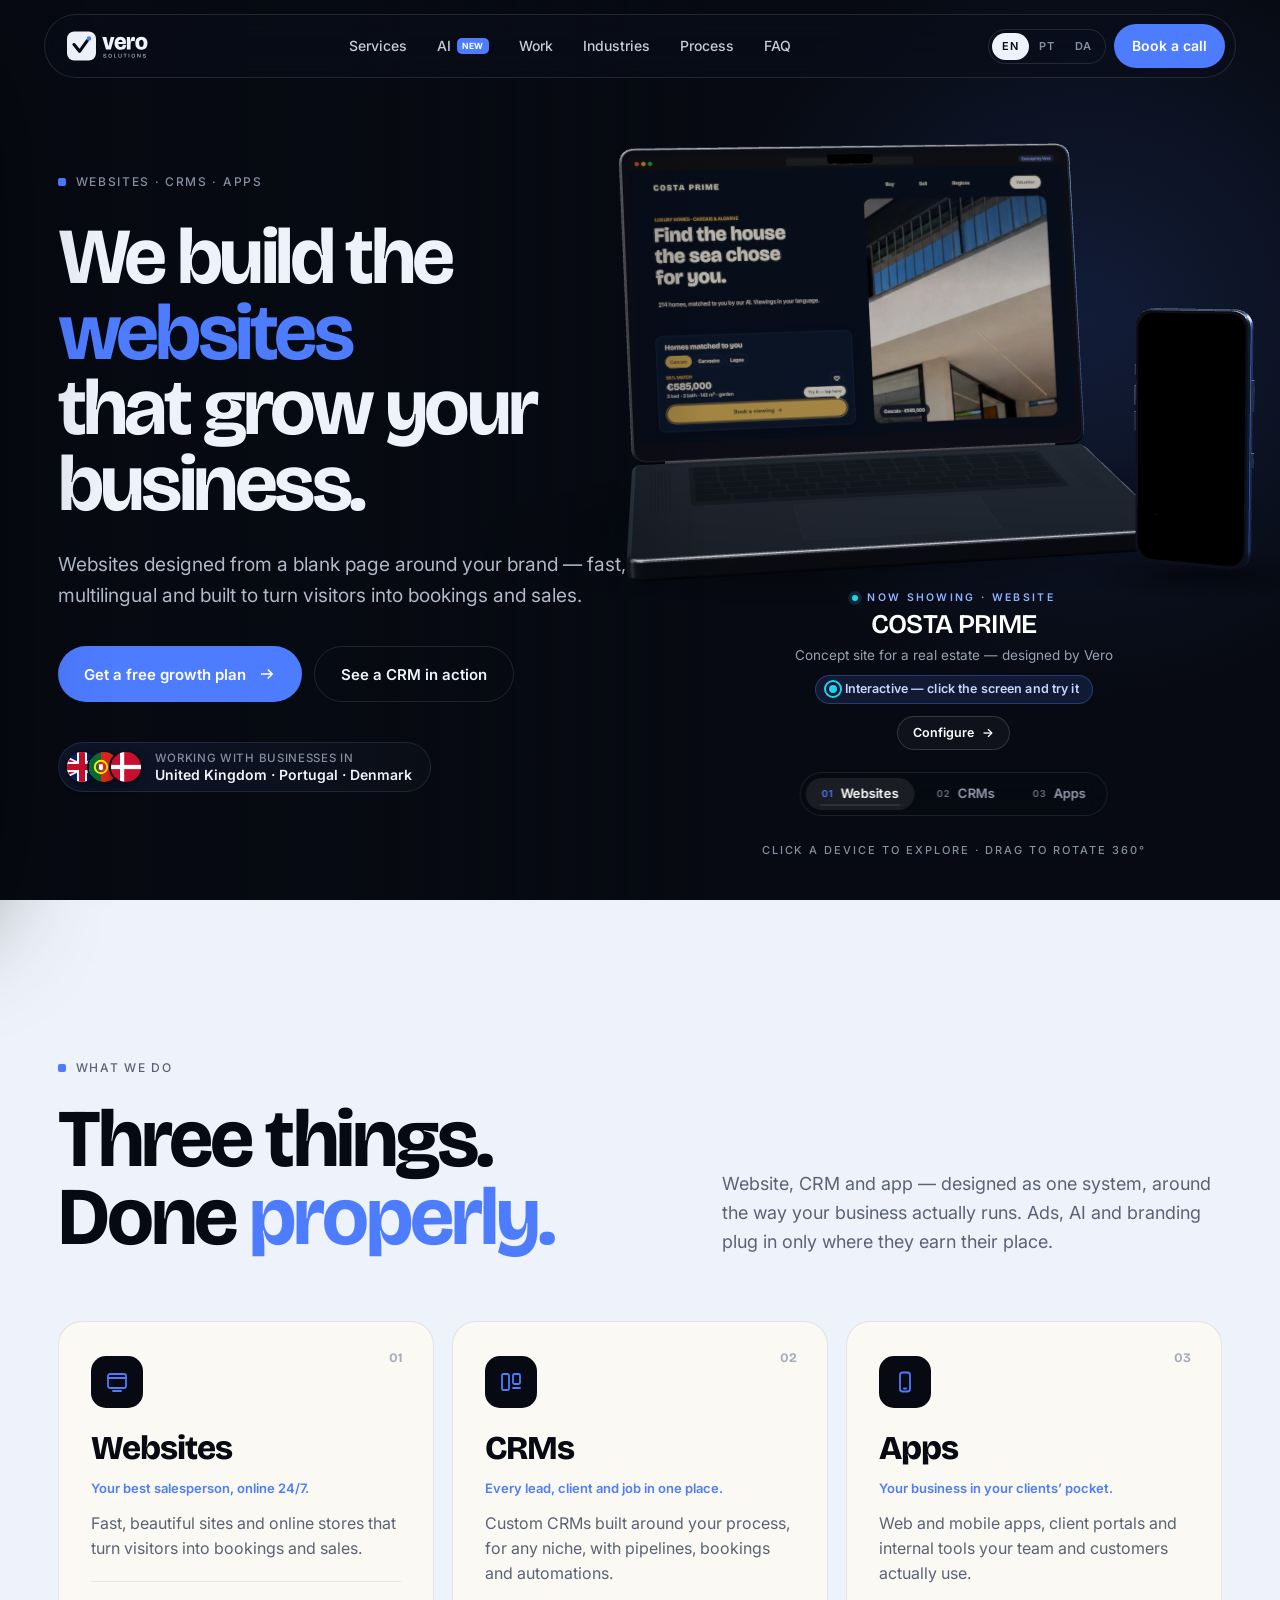
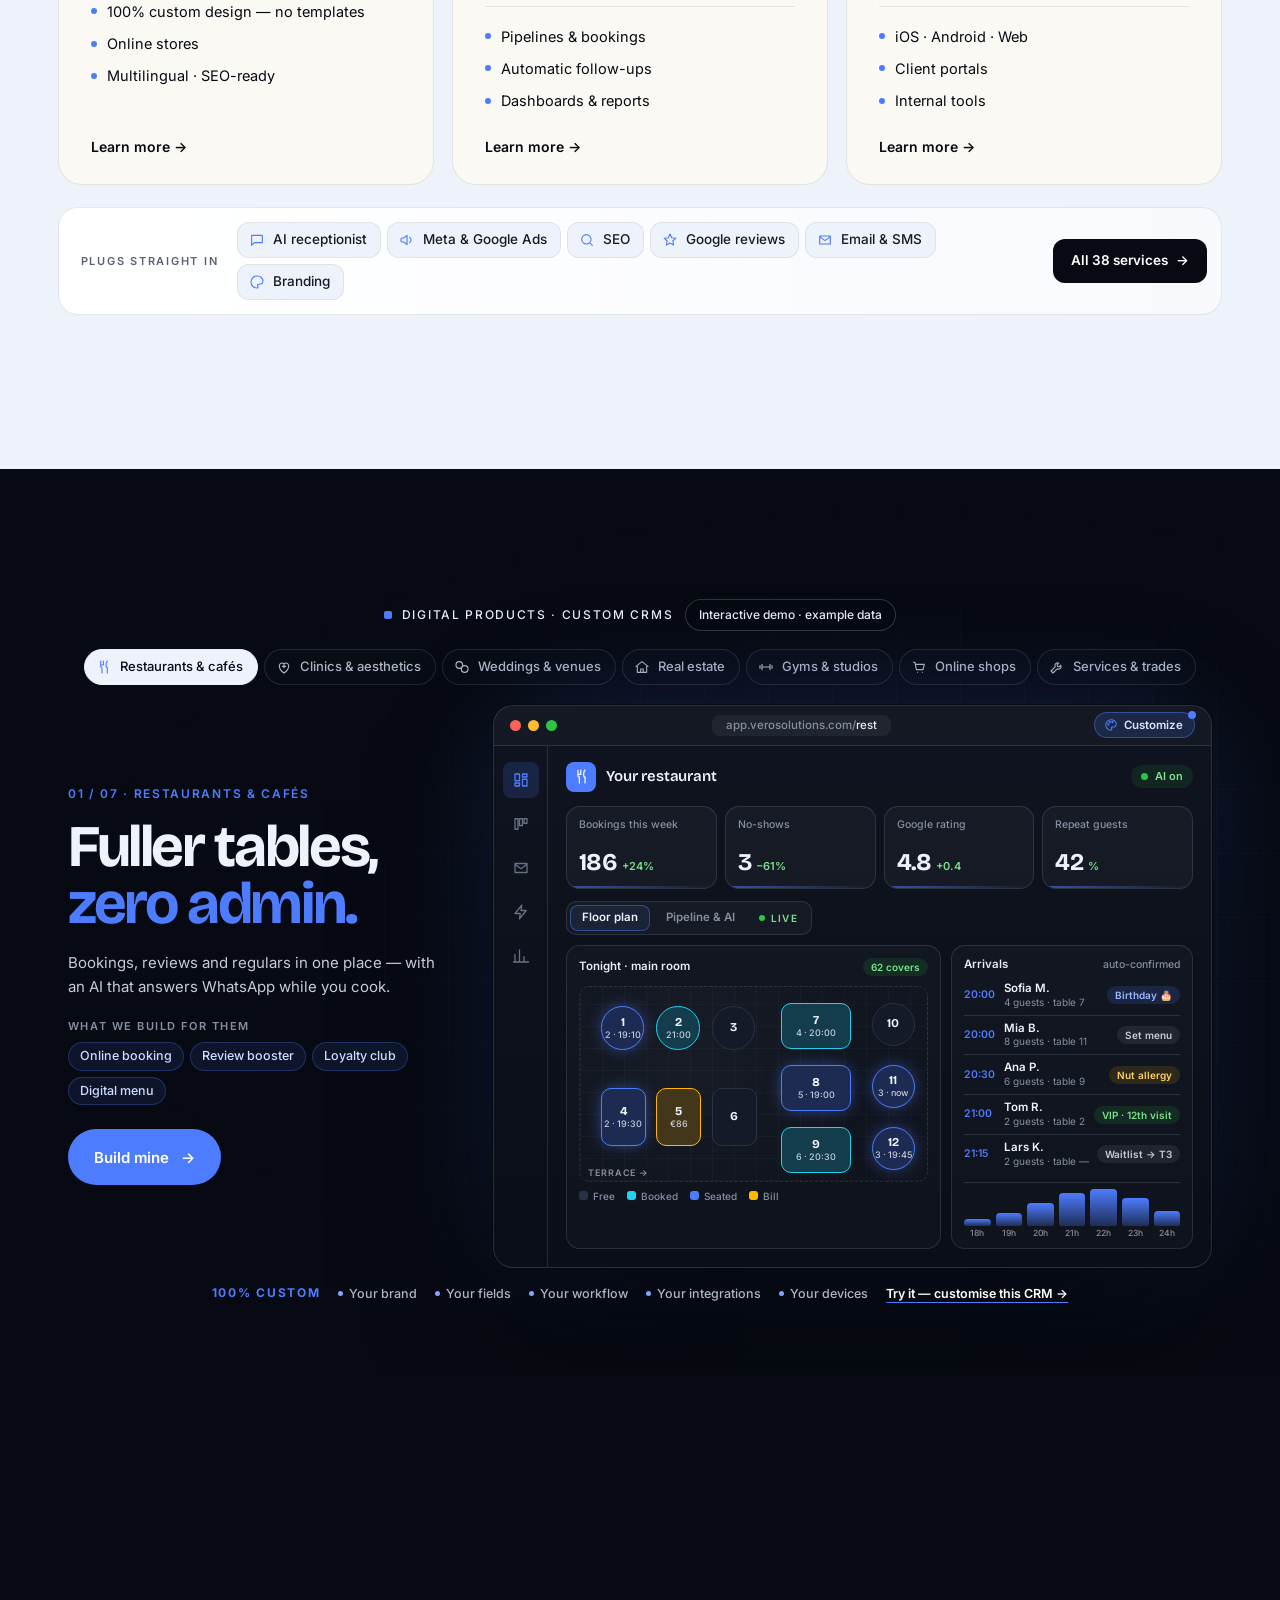
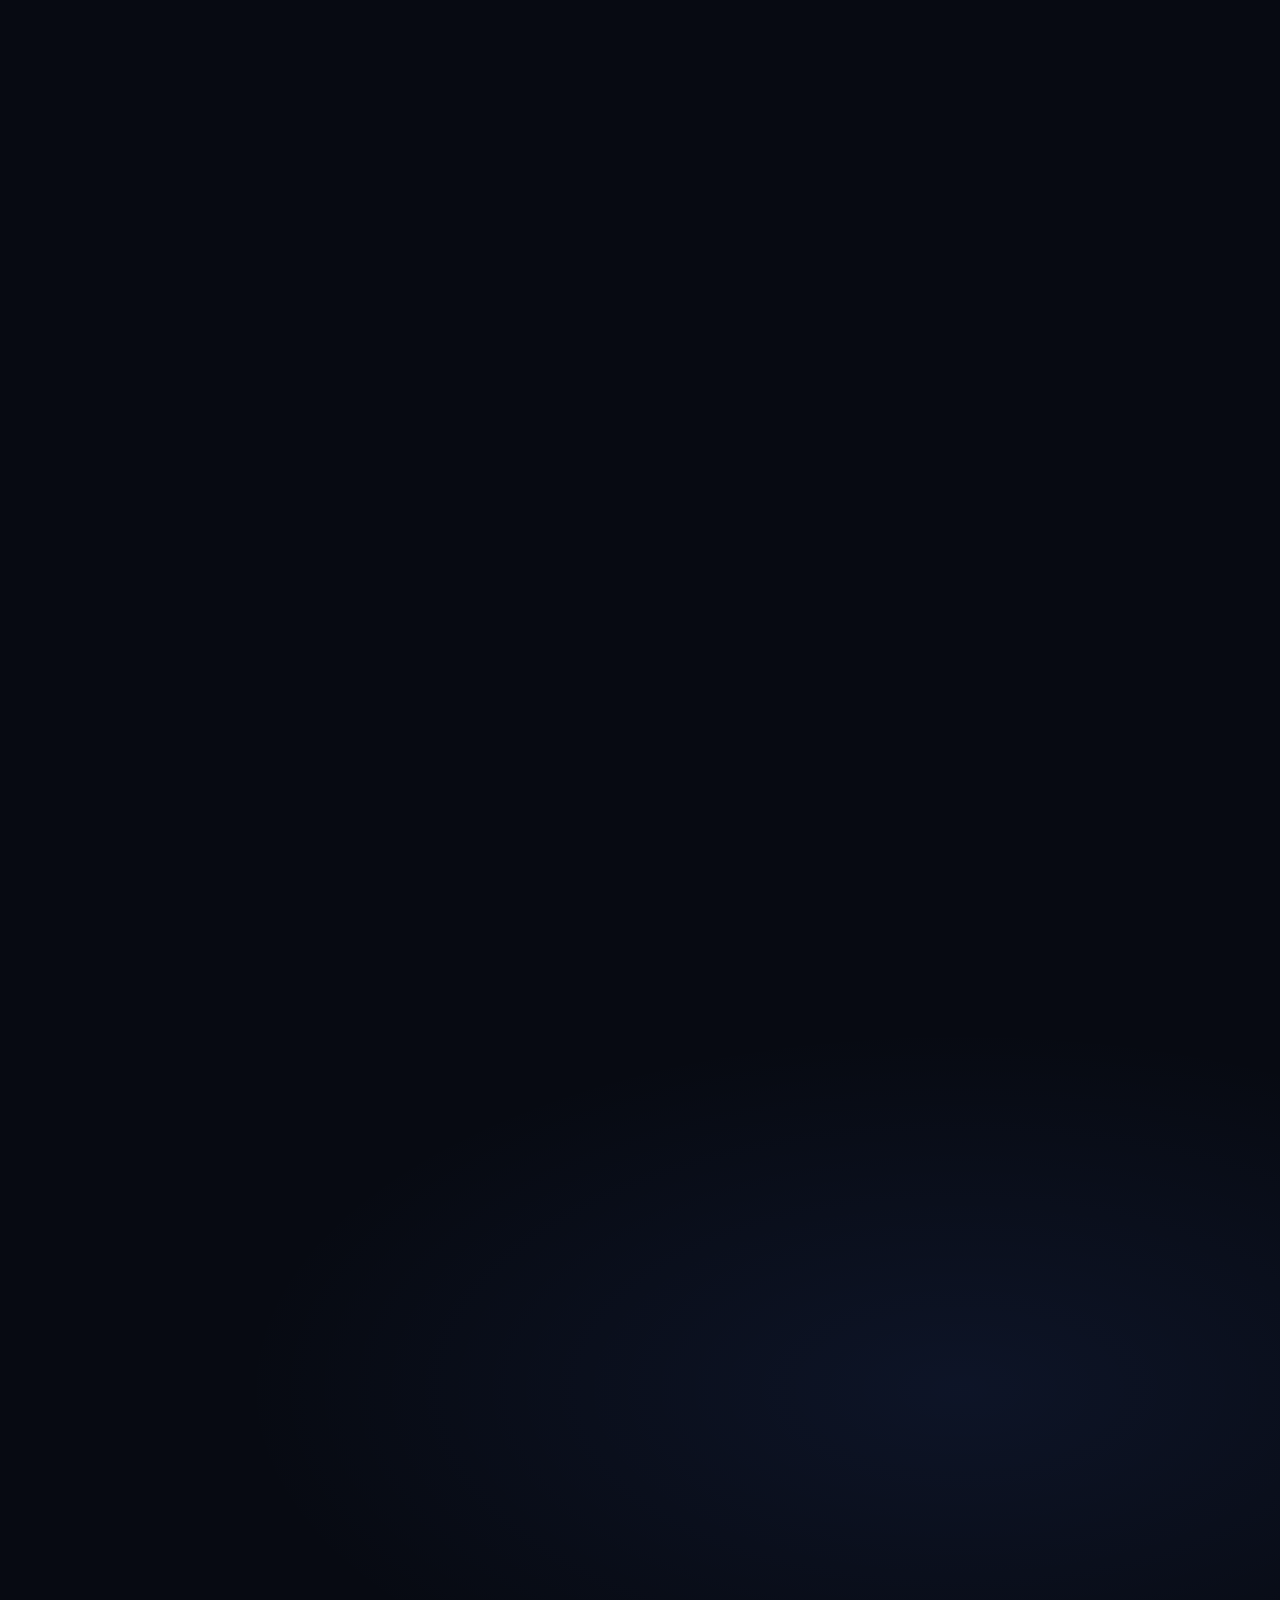
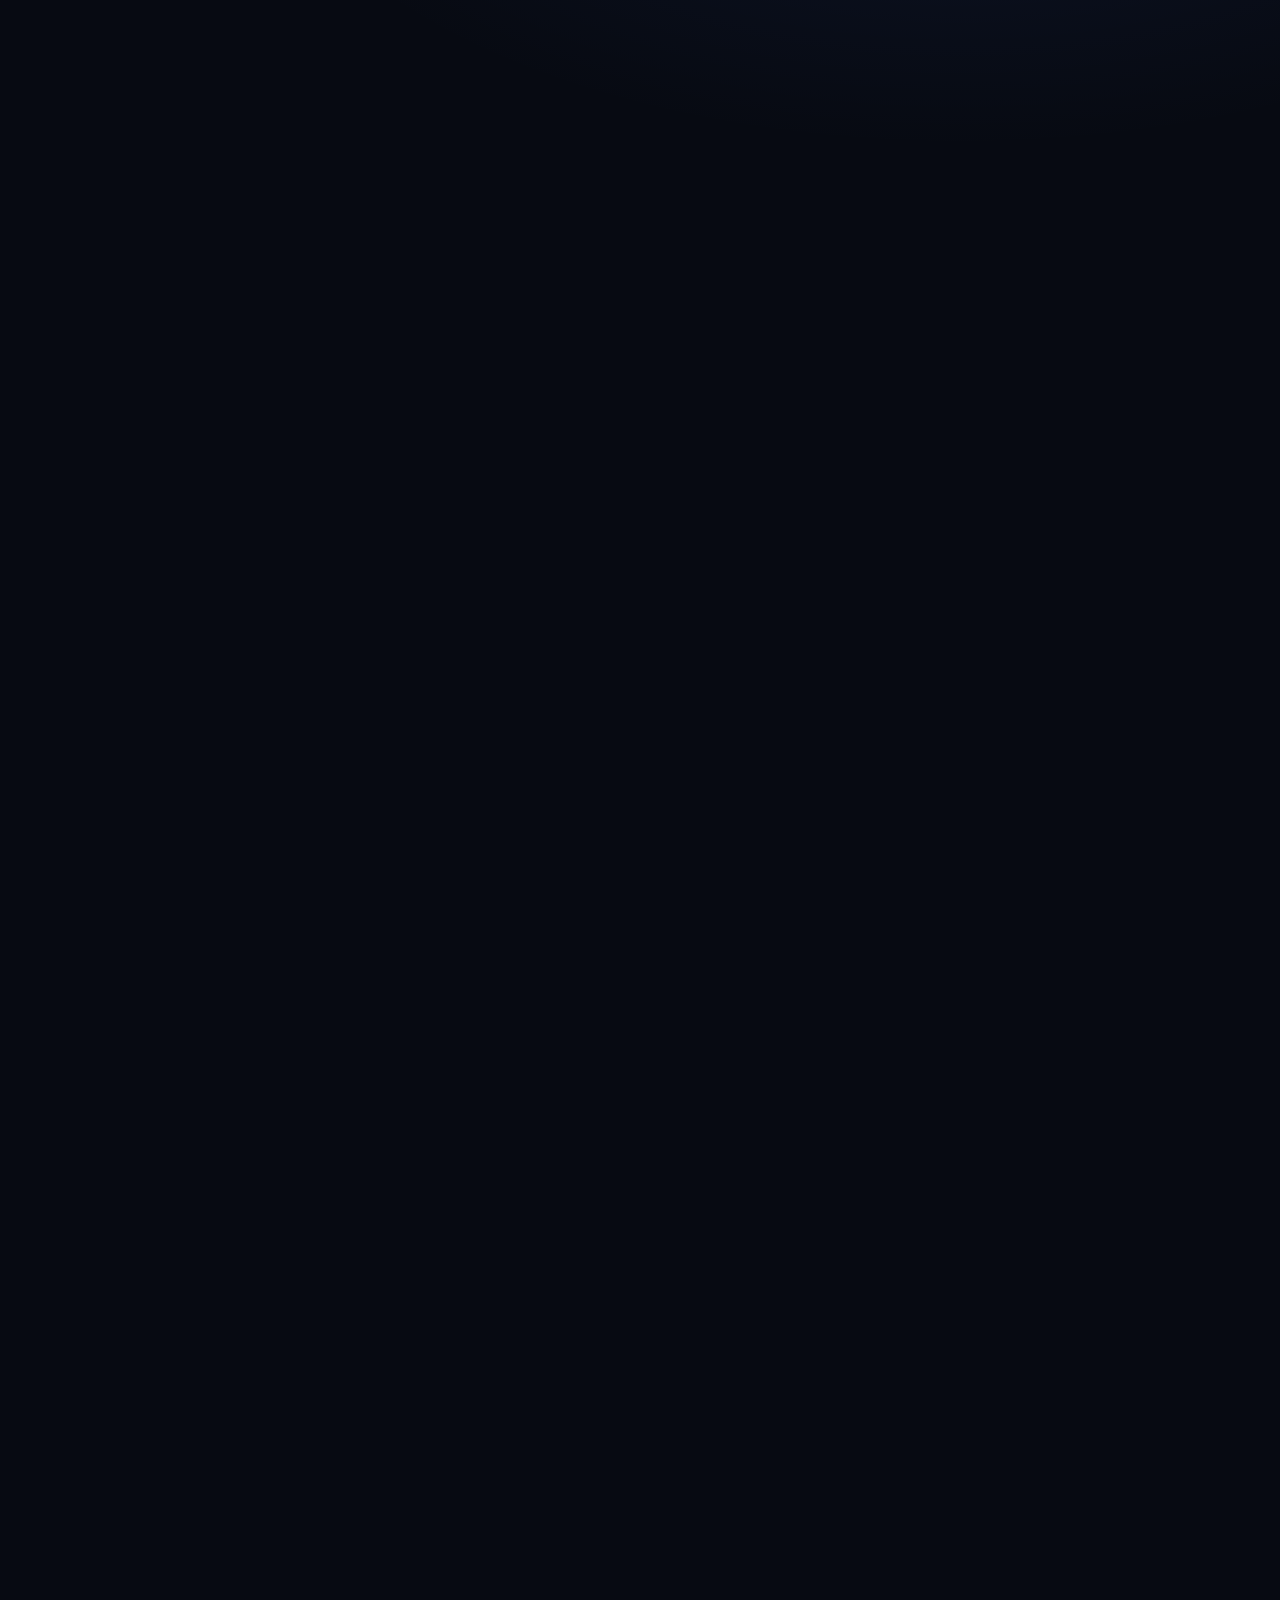
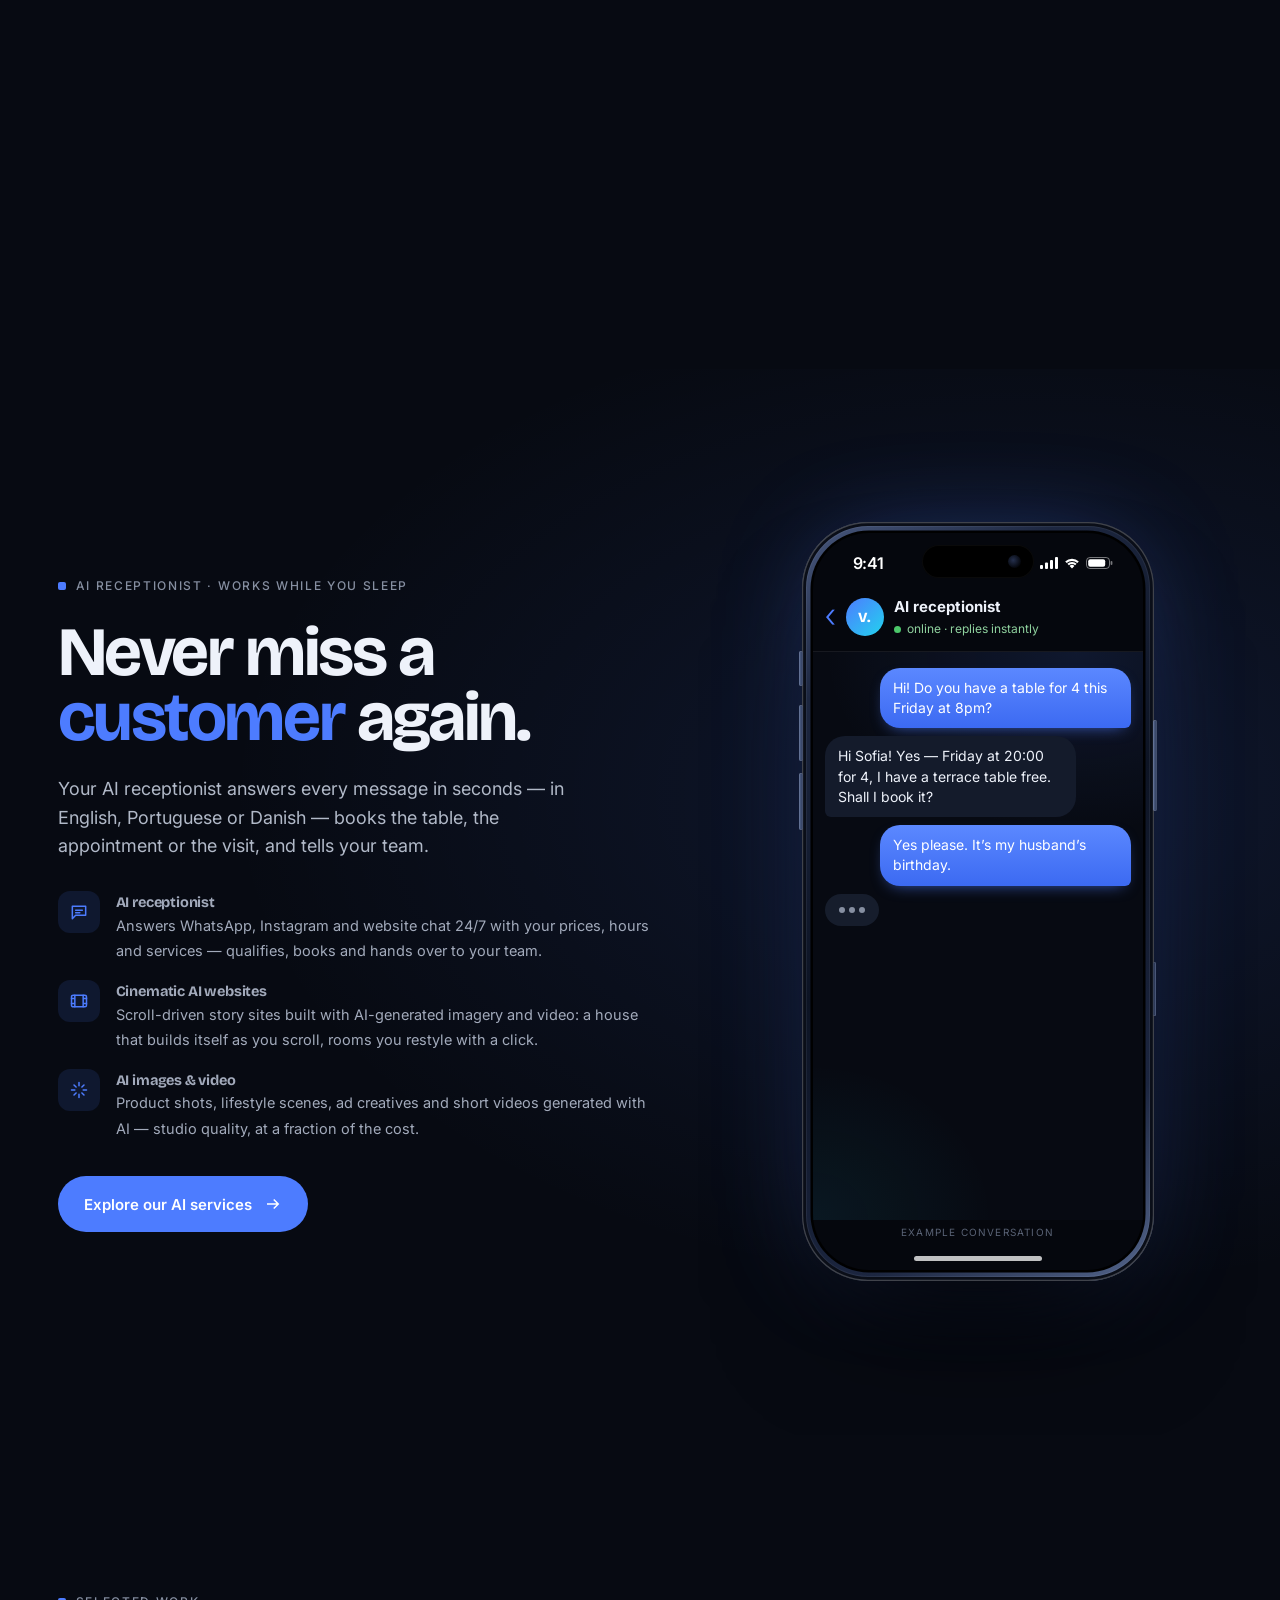
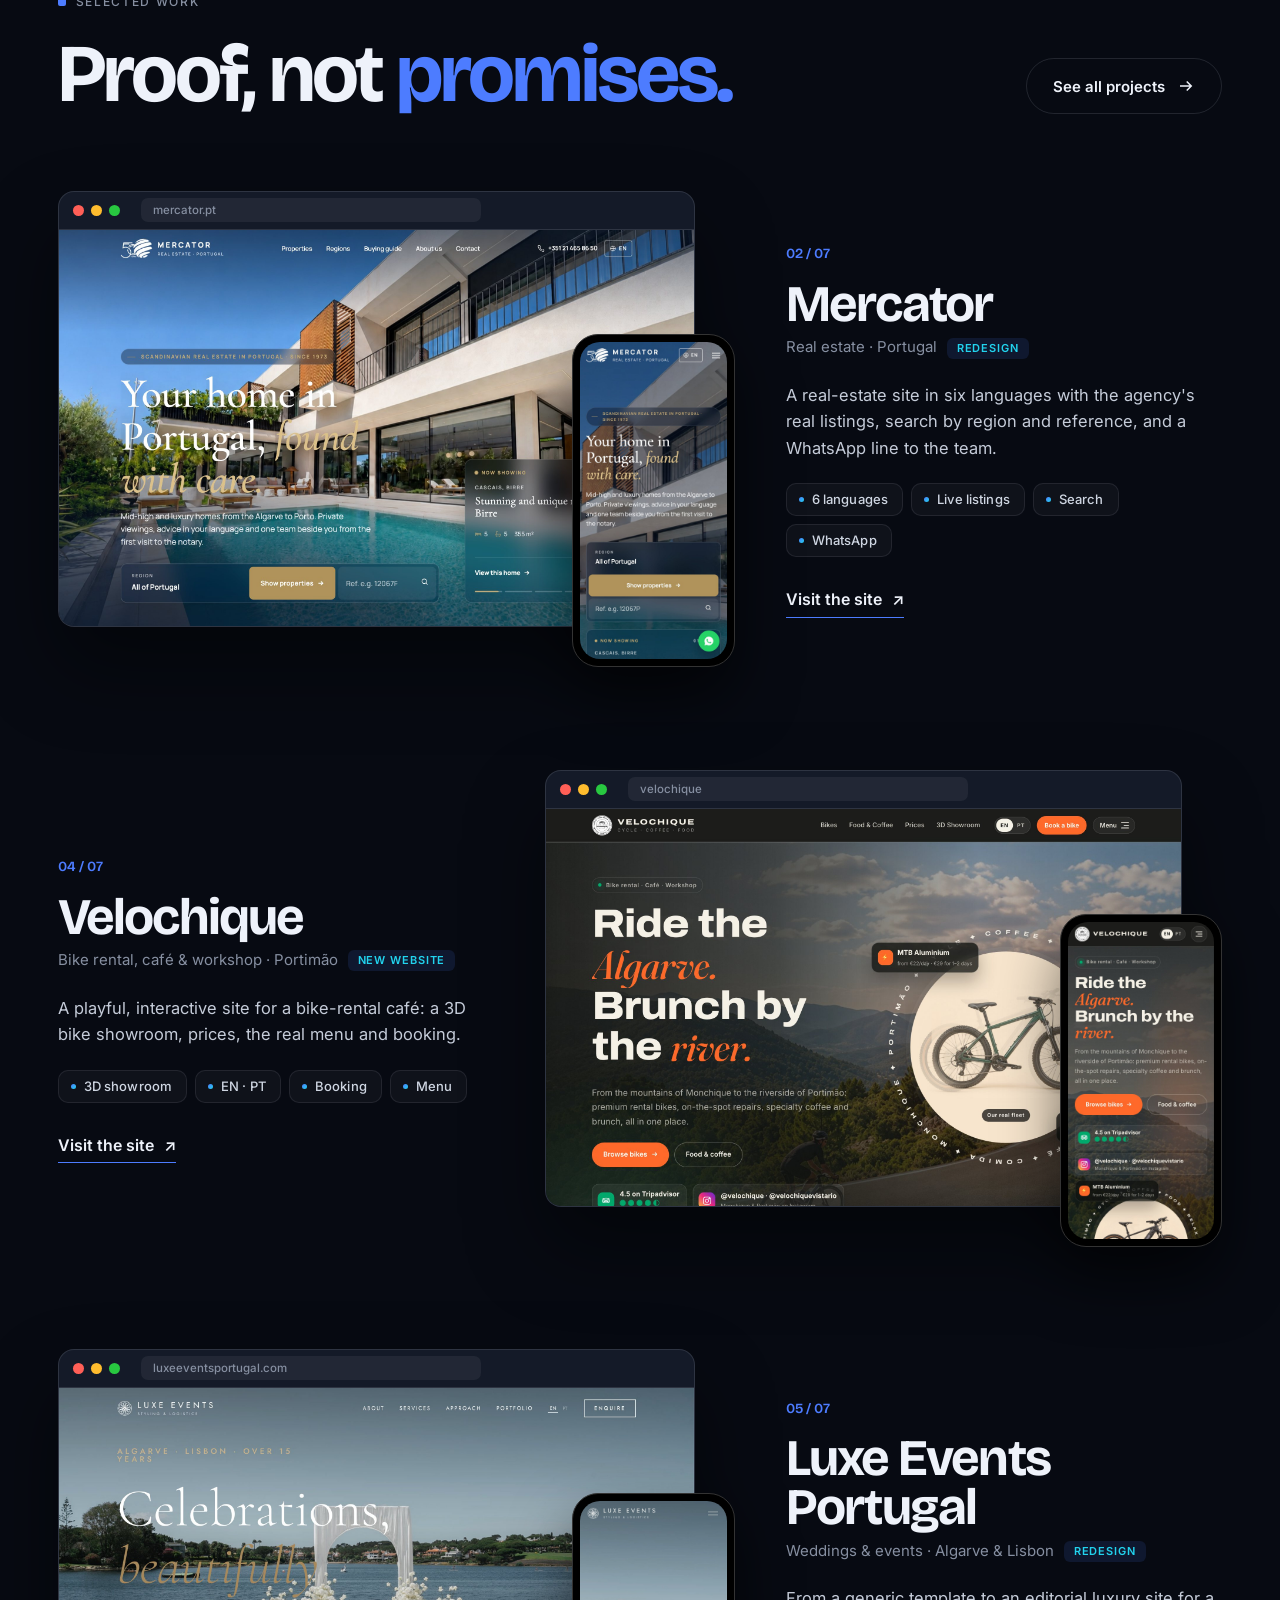
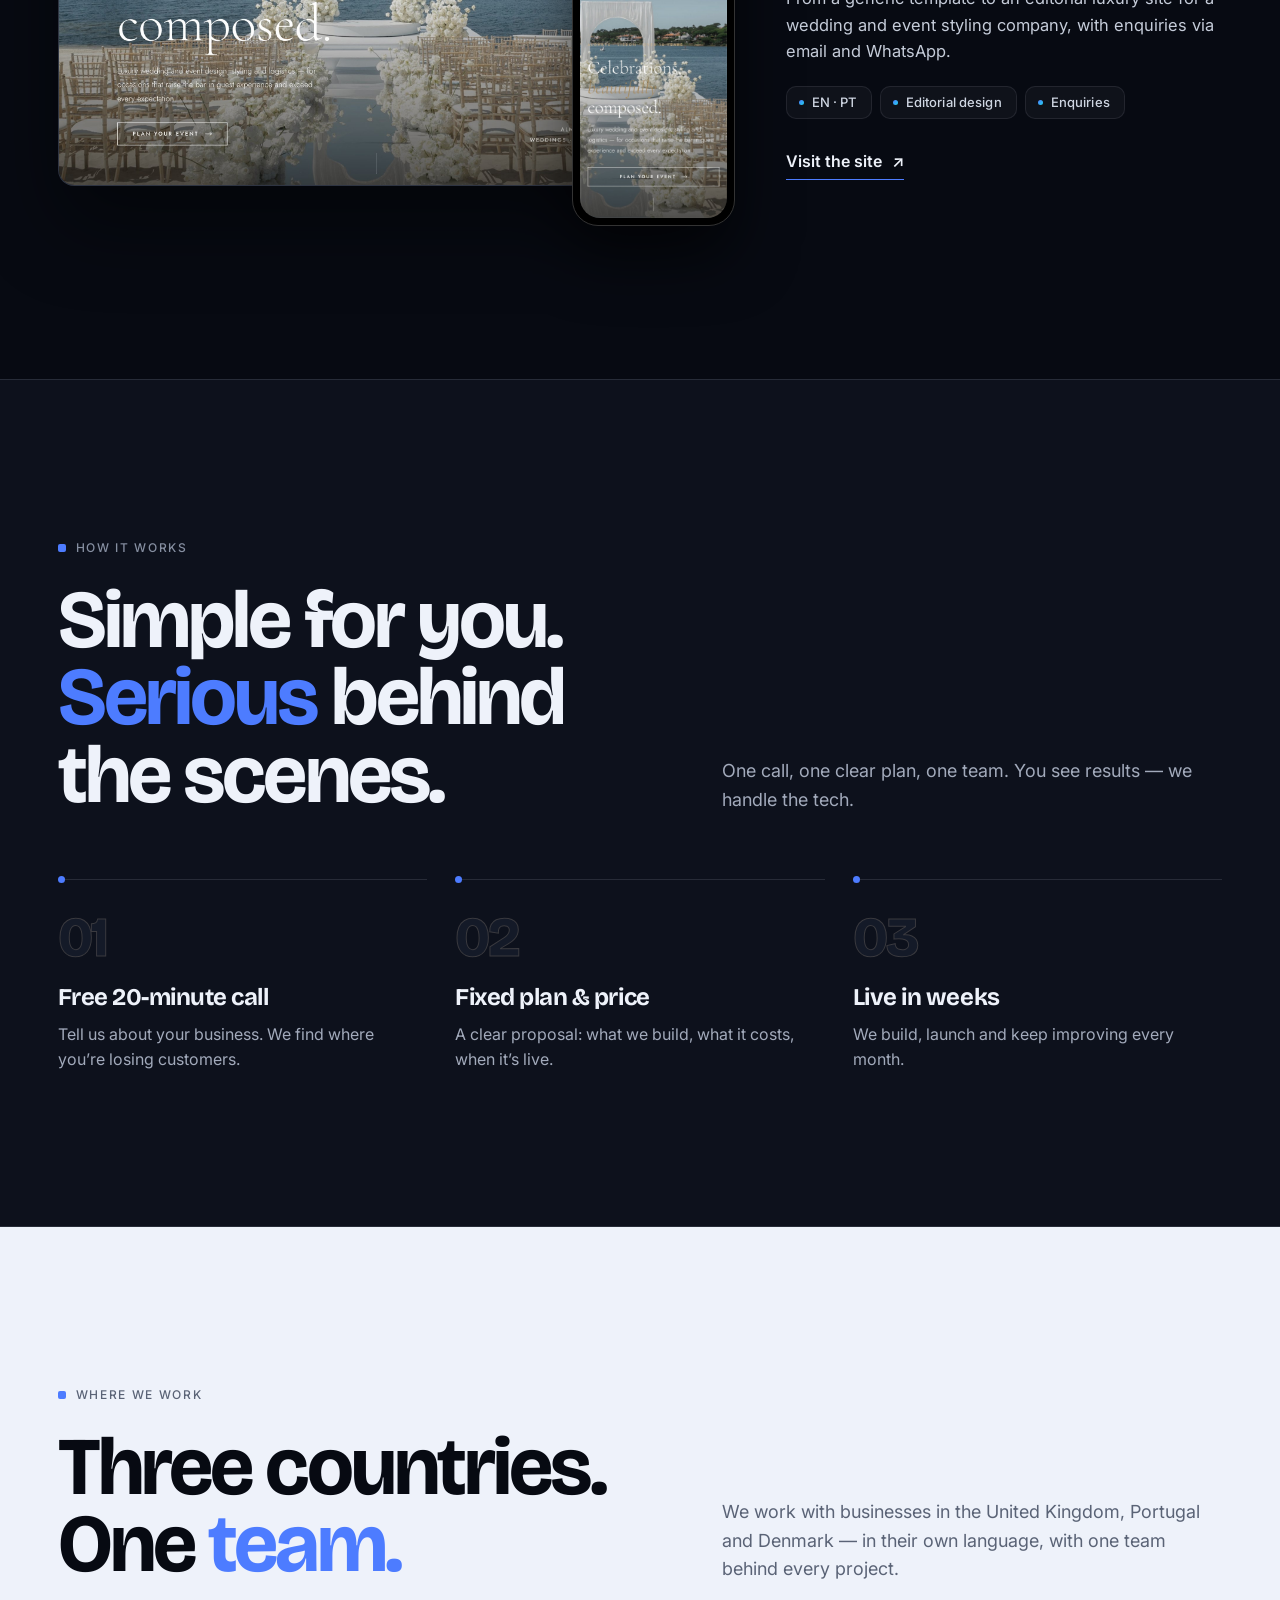
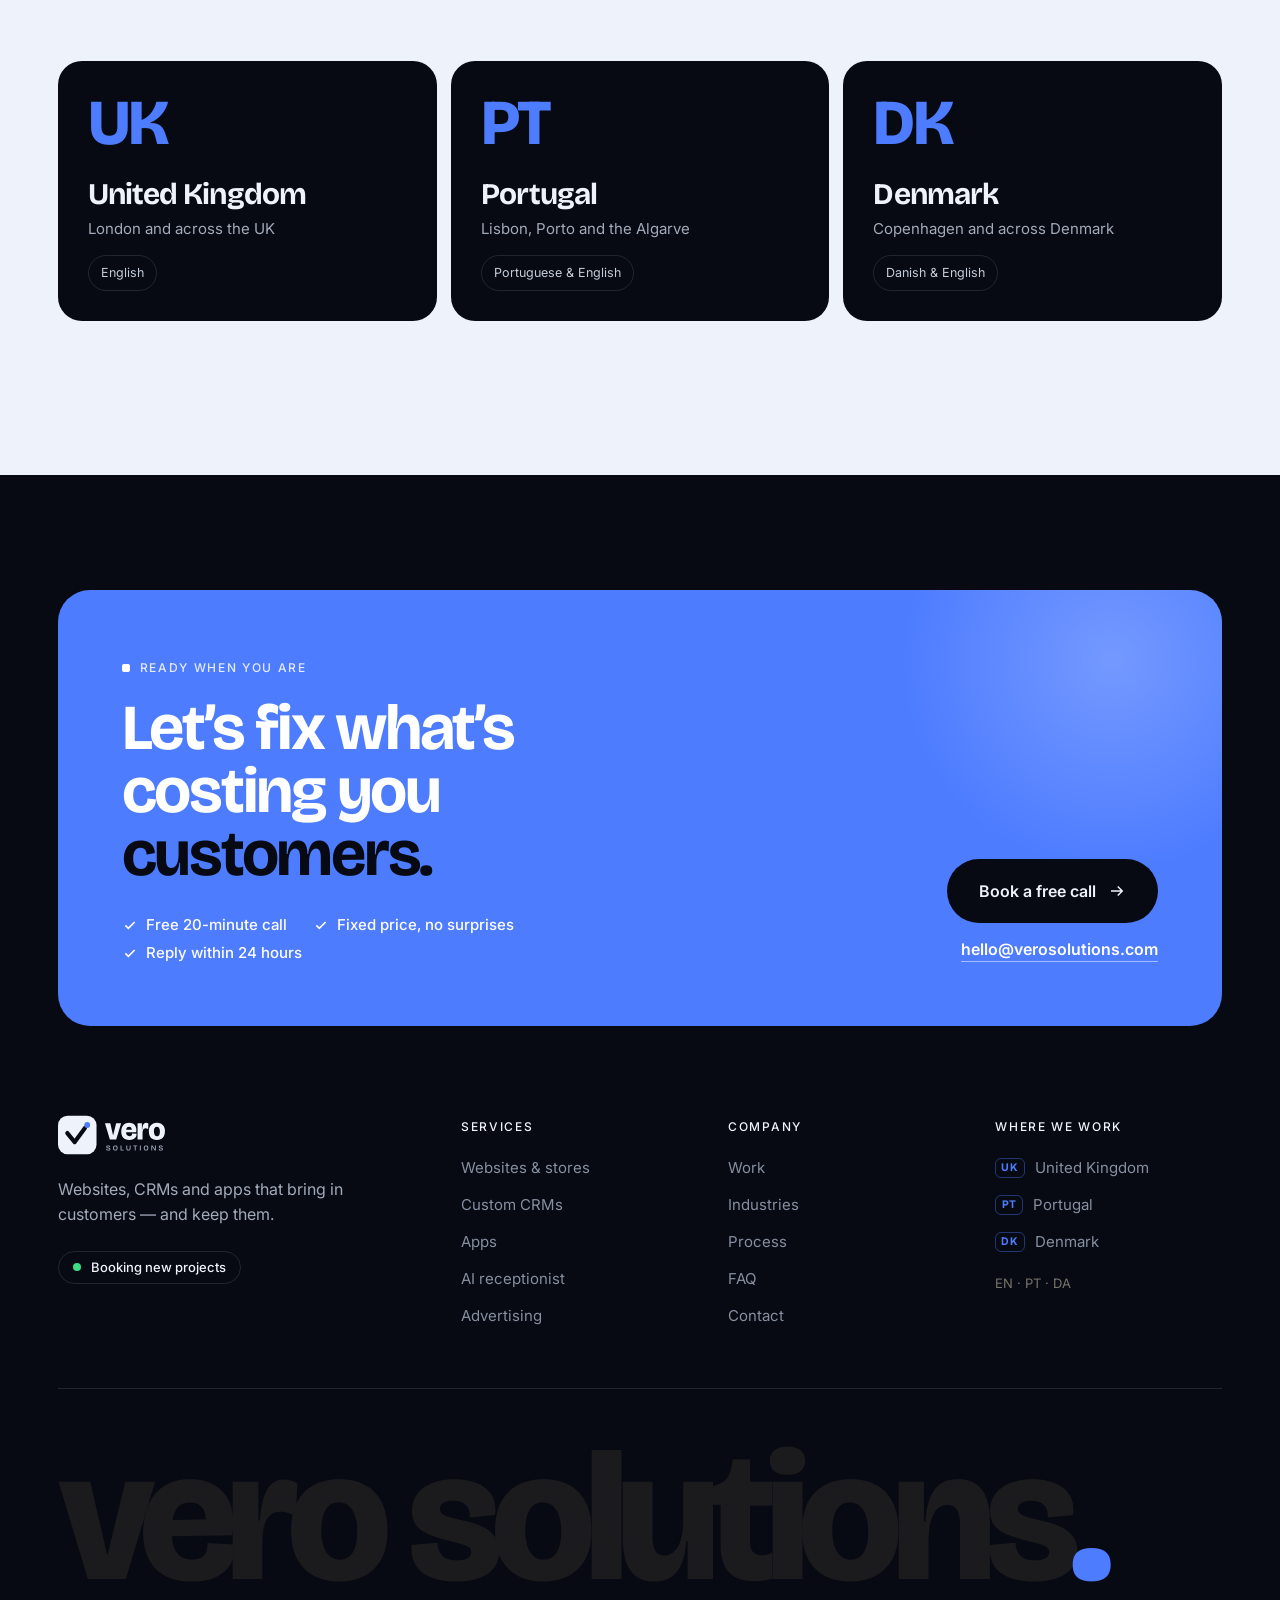
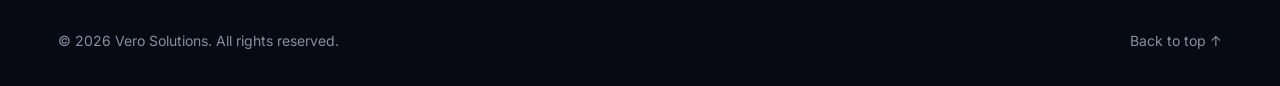
==== commit 0c71edc9: "feat(hero): interactive concept site per niche (fictional brands) on laptop + phone, 'try it' hints " ====
--- a/index.html
+++ b/index.html
@@ -66,7 +66,7 @@
     <div class="hd"><h2 class="rv d1"><span data-en>Three things.<br>Done <span class=acc>properly.</span></span><span data-pt>Três coisas.<br>Bem <span class=acc>feitas.</span></span><span data-da>Tre ting.<br>Gjort <span class=acc>ordentligt.</span></span></h2>
     <p class="rv d2"><span data-en>Website, CRM and app — designed as one system, around the way your business actually runs. Ads, AI and branding plug in only where they earn their place.</span><span data-pt>Site, CRM e app — desenhados como um só sistema, à volta da forma como o seu negócio realmente funciona. Anúncios, AI e branding entram só onde fazem a diferença.</span><span data-da>Hjemmeside, CRM og app — designet som ét system, omkring den måde din virksomhed faktisk fungerer på. Annoncer, AI og branding kobles kun på, hvor de gør en forskel.</span></p></div>
     <div class="core3"><a class="c3 rv d0" href="services.html#web"><span class="n">01</span><div class="ic"><svg viewBox="0 0 24 24" fill="none" stroke="currentColor" stroke-width="1.8" stroke-linecap="round" stroke-linejoin="round"><rect x="3" y="4" width="18" height="14" rx="2"/><path d="M3 8h18M8 21h8"/></svg></div><h3><span data-en>Websites</span><span data-pt>Sites</span><span data-da>Hjemmesider</span></h3><p class="prob"><span data-en>Your best salesperson, online 24/7.</span><span data-pt>O seu melhor vendedor, online 24/7.</span><span data-da>Din bedste sælger, online 24/7.</span></p><p><span data-en>Fast, beautiful sites and online stores that turn visitors into bookings and sales.</span><span data-pt>Sites e lojas online rápidos e bonitos que transformam visitas em reservas e vendas.</span><span data-da>Hurtige, smukke hjemmesider og webshops, der gør besøgende til bookinger og salg.</span></p><ul><li><span data-en>100% custom design — no templates</span><span data-pt>Design 100% à medida — sem templates</span><span data-da>100 % skræddersyet design — ingen skabeloner</span></li><li><span data-en>Online stores</span><span data-pt>Lojas online</span><span data-da>Webshops</span></li><li><span data-en>Multilingual · SEO-ready</span><span data-pt>Multilíngue · pronto para SEO</span><span data-da>Flersproget · SEO-klar</span></li></ul><span class="go"><span data-en>Learn more</span><span data-pt>Saber mais</span><span data-da>Læs mere</span> →</span></a><a class="c3 rv d1" href="#crm"><span class="n">02</span><div class="ic"><svg viewBox="0 0 24 24" fill="none" stroke="currentColor" stroke-width="1.8" stroke-linecap="round" stroke-linejoin="round"><rect x="3" y="4" width="7" height="16" rx="1.5"/><rect x="14" y="4" width="7" height="10" rx="1.5"/><path d="M14 18h7"/></svg></div><h3><span data-en>CRMs</span><span data-pt>CRMs</span><span data-da>CRM-systemer</span></h3><p class="prob"><span data-en>Every lead, client and job in one place.</span><span data-pt>Cada lead, cliente e trabalho num só sítio.</span><span data-da>Alle leads, kunder og opgaver ét sted.</span></p><p><span data-en>Custom CRMs built around your process, for any niche, with pipelines, bookings and automations.</span><span data-pt>CRMs à medida do seu processo, para qualquer nicho, com pipelines, marcações e automações.</span><span data-da>Skræddersyede CRM-systemer bygget om din proces, til enhver branche, med pipelines, booking og automatisering.</span></p><ul><li><span data-en>Pipelines & bookings</span><span data-pt>Pipelines e marcações</span><span data-da>Pipelines & booking</span></li><li><span data-en>Automatic follow-ups</span><span data-pt>Follow-ups automáticos</span><span data-da>Automatisk opfølgning</span></li><li><span data-en>Dashboards & reports</span><span data-pt>Dashboards e relatórios</span><span data-da>Dashboards & rapporter</span></li></ul><span class="go"><span data-en>Learn more</span><span data-pt>Saber mais</span><span data-da>Læs mere</span> →</span></a><a class="c3 rv d2" href="contact.html"><span class="n">03</span><div class="ic"><svg viewBox="0 0 24 24" fill="none" stroke="currentColor" stroke-width="1.8" stroke-linecap="round" stroke-linejoin="round"><rect x="7" y="2.5" width="10" height="19" rx="2.5"/><path d="M11 18.5h2"/></svg></div><h3><span data-en>Apps</span><span data-pt>Apps</span><span data-da>Apps</span></h3><p class="prob"><span data-en>Your business in your clients’ pocket.</span><span data-pt>O seu negócio no bolso dos clientes.</span><span data-da>Din virksomhed i kundernes lomme.</span></p><p><span data-en>Web and mobile apps, client portals and internal tools your team and customers actually use.</span><span data-pt>Apps web e mobile, portais de cliente e ferramentas internas que a equipa e os clientes usam de verdade.</span><span data-da>Web- og mobilapps, kundeportaler og interne værktøjer, som dit team og dine kunder faktisk bruger.</span></p><ul><li><span data-en>iOS · Android · Web</span><span data-pt>iOS · Android · Web</span><span data-da>iOS · Android · Web</span></li><li><span data-en>Client portals</span><span data-pt>Portais de cliente</span><span data-da>Kundeportaler</span></li><li><span data-en>Internal tools</span><span data-pt>Ferramentas internas</span><span data-da>Interne værktøjer</span></li></ul><span class="go"><span data-en>Learn more</span><span data-pt>Saber mais</span><span data-da>Læs mere</span> →</span></a></div>
-    <div class="addons rv"><span class="ad-k"><span data-en>Plugs straight in</span><span data-pt>Liga-se diretamente</span><span data-da>Kobles direkte på</span></span><div class="ad-list"><a href="services.html"><svg viewBox="0 0 24 24" fill="none" stroke="currentColor" stroke-width="1.7" stroke-linecap="round" stroke-linejoin="round" aria-hidden="true"><path d="M4 5h16v11H8l-4 4z"/></svg><span data-en>AI receptionist</span><span data-pt>Rececionista AI</span><span data-da>AI-receptionist</span></a><a href="services.html"><svg viewBox="0 0 24 24" fill="none" stroke="currentColor" stroke-width="1.7" stroke-linecap="round" stroke-linejoin="round" aria-hidden="true"><path d="M3 11v2a2 2 0 002 2h2l5 4V5L7 9H5a2 2 0 00-2 2zM16 8a5 5 0 010 8"/></svg><span data-en>Meta & Google Ads</span><span data-pt>Anúncios Meta e Google</span><span data-da>Meta- & Google-annoncer</span></a><a href="services.html"><svg viewBox="0 0 24 24" fill="none" stroke="currentColor" stroke-width="1.7" stroke-linecap="round" stroke-linejoin="round" aria-hidden="true"><path d="M11 4a7 7 0 1 0 0 14 7 7 0 0 0 0-14zM20 20l-4-4"/></svg><span data-en>SEO</span><span data-pt>SEO</span><span data-da>SEO</span></a><a href="services.html"><svg viewBox="0 0 24 24" fill="none" stroke="currentColor" stroke-width="1.7" stroke-linecap="round" stroke-linejoin="round" aria-hidden="true"><path d="M12 3l2.6 5.6 6.1.7-4.5 4.2 1.2 6L12 16.6 6.6 19.5l1.2-6L3.3 9.3l6.1-.7z"/></svg><span data-en>Google reviews</span><span data-pt>Avaliações Google</span><span data-da>Google-anmeldelser</span></a><a href="services.html"><svg viewBox="0 0 24 24" fill="none" stroke="currentColor" stroke-width="1.7" stroke-linecap="round" stroke-linejoin="round" aria-hidden="true"><path d="M4 6h16v12H4zM4 7l8 6 8-6"/></svg><span data-en>Email & SMS</span><span data-pt>Email e SMS</span><span data-da>E-mail & SMS</span></a><a href="services.html"><svg viewBox="0 0 24 24" fill="none" stroke="currentColor" stroke-width="1.7" stroke-linecap="round" stroke-linejoin="round" aria-hidden="true"><path d="M12 3a9 9 0 1 0 0 18c1 0 1.6-.8 1.6-1.6 0-1-.9-1.4-.9-2.4 0-.9.7-1.6 1.6-1.6H16a5 5 0 0 0 5-5C21 6.4 17 3 12 3z"/></svg><span data-en>Branding</span><span data-pt>Branding</span><span data-da>Branding</span></a></div><a class="ad-all" href="services.html"><span data-en>All 39 services</span><span data-pt>Os 39 serviços</span><span data-da>Alle 39 ydelser</span> <span aria-hidden="true">→</span></a></div>
+    <div class="addons rv"><span class="ad-k"><span data-en>Plugs straight in</span><span data-pt>Liga-se diretamente</span><span data-da>Kobles direkte på</span></span><div class="ad-list"><a href="services.html"><svg viewBox="0 0 24 24" fill="none" stroke="currentColor" stroke-width="1.7" stroke-linecap="round" stroke-linejoin="round" aria-hidden="true"><path d="M4 5h16v11H8l-4 4z"/></svg><span data-en>AI receptionist</span><span data-pt>Rececionista AI</span><span data-da>AI-receptionist</span></a><a href="services.html"><svg viewBox="0 0 24 24" fill="none" stroke="currentColor" stroke-width="1.7" stroke-linecap="round" stroke-linejoin="round" aria-hidden="true"><path d="M3 11v2a2 2 0 002 2h2l5 4V5L7 9H5a2 2 0 00-2 2zM16 8a5 5 0 010 8"/></svg><span data-en>Meta & Google Ads</span><span data-pt>Anúncios Meta e Google</span><span data-da>Meta- & Google-annoncer</span></a><a href="services.html"><svg viewBox="0 0 24 24" fill="none" stroke="currentColor" stroke-width="1.7" stroke-linecap="round" stroke-linejoin="round" aria-hidden="true"><path d="M11 4a7 7 0 1 0 0 14 7 7 0 0 0 0-14zM20 20l-4-4"/></svg><span data-en>SEO</span><span data-pt>SEO</span><span data-da>SEO</span></a><a href="services.html"><svg viewBox="0 0 24 24" fill="none" stroke="currentColor" stroke-width="1.7" stroke-linecap="round" stroke-linejoin="round" aria-hidden="true"><path d="M12 3l2.6 5.6 6.1.7-4.5 4.2 1.2 6L12 16.6 6.6 19.5l1.2-6L3.3 9.3l6.1-.7z"/></svg><span data-en>Google reviews</span><span data-pt>Avaliações Google</span><span data-da>Google-anmeldelser</span></a><a href="services.html"><svg viewBox="0 0 24 24" fill="none" stroke="currentColor" stroke-width="1.7" stroke-linecap="round" stroke-linejoin="round" aria-hidden="true"><path d="M4 6h16v12H4zM4 7l8 6 8-6"/></svg><span data-en>Email & SMS</span><span data-pt>Email e SMS</span><span data-da>E-mail & SMS</span></a><a href="services.html"><svg viewBox="0 0 24 24" fill="none" stroke="currentColor" stroke-width="1.7" stroke-linecap="round" stroke-linejoin="round" aria-hidden="true"><path d="M12 3a9 9 0 1 0 0 18c1 0 1.6-.8 1.6-1.6 0-1-.9-1.4-.9-2.4 0-.9.7-1.6 1.6-1.6H16a5 5 0 0 0 5-5C21 6.4 17 3 12 3z"/></svg><span data-en>Branding</span><span data-pt>Branding</span><span data-da>Branding</span></a></div><a class="ad-all" href="services.html"><span data-en>All 38 services</span><span data-pt>Os 38 serviços</span><span data-da>Alle 38 ydelser</span> <span aria-hidden="true">→</span></a></div>
   </div>
 </section>
 
@@ -78,7 +78,7 @@
       <span class="tag rv"><span data-en>AI receptionist · works while you sleep</span><span data-pt>Rececionista AI · trabalha enquanto dorme</span><span data-da>AI-receptionist · arbejder, mens du sover</span></span>
       <h2 class="rv d1" style="margin-top:22px"><span data-en>Never miss a <span class=acc>customer</span> again.</span><span data-pt>Nunca mais perca um <span class=acc>cliente.</span></span><span data-da>Mist aldrig en <span class=acc>kunde</span> igen.</span></h2>
       <p class="rv d2 big"><span data-en>Your AI receptionist answers every message in seconds — in English, Portuguese or Danish — books the table, the appointment or the visit, and tells your team.</span><span data-pt>A sua rececionista AI responde a cada mensagem em segundos — em inglês, português ou dinamarquês — marca a mesa, a consulta ou a visita, e avisa a equipa.</span><span data-da>Din AI-receptionist svarer på hver besked på få sekunder — på engelsk, portugisisk eller dansk — booker bordet, aftalen eller besøget og giver dit team besked.</span></p>
-      <ul class="ailist rv d2"><li><div class="ic sm"><svg viewBox="0 0 24 24" fill="none" stroke="currentColor" stroke-width="1.8" stroke-linecap="round" stroke-linejoin="round"><path d="M4 5h16v11H8l-4 4z"/><path d="M8 10h8M8 13h5"/></svg></div><div><b><span data-en>AI receptionist</span><span data-pt>Rececionista AI</span><span data-da>AI-receptionist</span></b><span><span data-en>Answers WhatsApp, Instagram and website chat 24/7 with your prices, hours and services — qualifies, books and hands over to your team.</span><span data-pt>Responde no WhatsApp, Instagram e chat do site 24/7 com os seus preços, horários e serviços — qualifica, marca e passa à equipa.</span><span data-da>Svarer på WhatsApp, Instagram og chatten på din hjemmeside 24/7 med dine priser, åbningstider og ydelser — kvalificerer, booker og overdrager til dit team.</span></span></div></li><li><div class="ic sm"><svg viewBox="0 0 24 24" fill="none" stroke="currentColor" stroke-width="1.8" stroke-linecap="round" stroke-linejoin="round"><path d="M5 4h4l2 5-2.5 1.5a11 11 0 005 5L15 13l5 2v4a2 2 0 01-2 2A16 16 0 013 6a2 2 0 012-2z"/></svg></div><div><b><span data-en>AI phone answering</span><span data-pt>Atendimento telefónico com AI</span><span data-da>AI-telefonsvarer</span></b><span><span data-en>A natural-sounding voice agent that picks up when you can’t, takes bookings and sends you a summary.</span><span data-pt>Um agente de voz natural que atende quando não pode, faz reservas e envia-lhe um resumo.</span><span data-da>En naturligt klingende stemmeagent, der tager telefonen, når du ikke kan, tager imod bookinger og sender dig et resumé.</span></span></div></li><li><div class="ic sm"><svg viewBox="0 0 24 24" fill="none" stroke="currentColor" stroke-width="1.8" stroke-linecap="round" stroke-linejoin="round"><rect x="3" y="5" width="18" height="14" rx="2"/><path d="M7 5v14M17 5v14M3 9h4M3 15h4M17 9h4M17 15h4"/></svg></div><div><b><span data-en>Cinematic AI websites</span><span data-pt>Sites cinematográficos com AI</span><span data-da>Filmiske AI-hjemmesider</span></b><span><span data-en>Scroll-driven story sites built with AI-generated imagery and video: a house that builds itself as you scroll, rooms you restyle with a click.</span><span data-pt>Sites com scroll cinematográfico feitos com imagens e vídeo gerados por AI: uma casa que se constrói enquanto faz scroll, divisões que muda com um clique.</span><span data-da>Scroll-drevne hjemmesider bygget med AI-genererede billeder og video: et hus, der bygger sig selv, mens du scroller, og rum, du kan restyle med et klik.</span></span></div></li><li><div class="ic sm"><svg viewBox="0 0 24 24" fill="none" stroke="currentColor" stroke-width="1.8" stroke-linecap="round" stroke-linejoin="round"><path d="M12 3v4M12 17v4M3 12h4M17 12h4M6 6l2.5 2.5M15.5 15.5L18 18M6 18l2.5-2.5M15.5 8.5L18 6"/></svg></div><div><b><span data-en>AI images & video</span><span data-pt>Imagens e vídeo com AI</span><span data-da>AI-billeder & video</span></b><span><span data-en>Product shots, lifestyle scenes, ad creatives and short videos generated with AI — studio quality, at a fraction of the cost.</span><span data-pt>Fotos de produto, cenas lifestyle, criativos de anúncios e vídeos curtos gerados com AI — qualidade de estúdio, por uma fração do custo.</span><span data-da>Produktbilleder, lifestylescener, annoncekreativer og korte videoer genereret med AI — i studiekvalitet til en brøkdel af prisen.</span></span></div></li></ul>
+      <ul class="ailist rv d2"><li><div class="ic sm"><svg viewBox="0 0 24 24" fill="none" stroke="currentColor" stroke-width="1.8" stroke-linecap="round" stroke-linejoin="round"><path d="M4 5h16v11H8l-4 4z"/><path d="M8 10h8M8 13h5"/></svg></div><div><b><span data-en>AI receptionist</span><span data-pt>Rececionista AI</span><span data-da>AI-receptionist</span></b><span><span data-en>Answers WhatsApp, Instagram and website chat 24/7 with your prices, hours and services — qualifies, books and hands over to your team.</span><span data-pt>Responde no WhatsApp, Instagram e chat do site 24/7 com os seus preços, horários e serviços — qualifica, marca e passa à equipa.</span><span data-da>Svarer på WhatsApp, Instagram og chatten på din hjemmeside 24/7 med dine priser, åbningstider og ydelser — kvalificerer, booker og overdrager til dit team.</span></span></div></li><li><div class="ic sm"><svg viewBox="0 0 24 24" fill="none" stroke="currentColor" stroke-width="1.8" stroke-linecap="round" stroke-linejoin="round"><rect x="3" y="5" width="18" height="14" rx="2"/><path d="M7 5v14M17 5v14M3 9h4M3 15h4M17 9h4M17 15h4"/></svg></div><div><b><span data-en>Cinematic AI websites</span><span data-pt>Sites cinematográficos com AI</span><span data-da>Filmiske AI-hjemmesider</span></b><span><span data-en>Scroll-driven story sites built with AI-generated imagery and video: a house that builds itself as you scroll, rooms you restyle with a click.</span><span data-pt>Sites com scroll cinematográfico feitos com imagens e vídeo gerados por AI: uma casa que se constrói enquanto faz scroll, divisões que muda com um clique.</span><span data-da>Scroll-drevne hjemmesider bygget med AI-genererede billeder og video: et hus, der bygger sig selv, mens du scroller, og rum, du kan restyle med et klik.</span></span></div></li><li><div class="ic sm"><svg viewBox="0 0 24 24" fill="none" stroke="currentColor" stroke-width="1.8" stroke-linecap="round" stroke-linejoin="round"><path d="M12 3v4M12 17v4M3 12h4M17 12h4M6 6l2.5 2.5M15.5 15.5L18 18M6 18l2.5-2.5M15.5 8.5L18 6"/></svg></div><div><b><span data-en>AI images & video</span><span data-pt>Imagens e vídeo com AI</span><span data-da>AI-billeder & video</span></b><span><span data-en>Product shots, lifestyle scenes, ad creatives and short videos generated with AI — studio quality, at a fraction of the cost.</span><span data-pt>Fotos de produto, cenas lifestyle, criativos de anúncios e vídeos curtos gerados com AI — qualidade de estúdio, por uma fração do custo.</span><span data-da>Produktbilleder, lifestylescener, annoncekreativer og korte videoer genereret med AI — i studiekvalitet til en brøkdel af prisen.</span></span></div></li></ul>
       <a class="btn p rv" href="ai.html"><span data-en>Explore our AI services</span><span data-pt>Explorar os serviços AI</span><span data-da>Udforsk vores AI-ydelser</span><svg viewBox="0 0 24 24" fill="none" stroke="currentColor" stroke-width="2"><path d="M4 12h15M13 6l6 6-6 6"/></svg></a>
     </div>
     <div class="phone2 iph rv" id="chat" aria-label="iPhone showing an example WhatsApp conversation with the AI receptionist">
--- a/css/site.css
+++ b/css/site.css
@@ -129,7 +129,8 @@
 .pj .info .sub{color:var(--mute);font-size:15px}
 .pj .info p.d{margin-top:22px;color:#c5ccd9;font-size:16.5px;max-width:44ch}
 .chips{display:flex;flex-wrap:wrap;gap:8px;margin-top:22px}
-.chips span{padding:8px 13px;border-radius:999px;border:1px solid var(--line);font-size:13px;color:#c5ccd9}
+.chips>span{display:inline-flex;align-items:center;gap:8px;padding:9px 14px 9px 12px;border-radius:10px;background:rgba(255,255,255,.035);border:1px solid rgba(226,233,248,.09);font:500 13px/1 var(--b);color:#cfd6e2;letter-spacing:.01em}
+.chips>span::before{content:"";width:5px;height:5px;border-radius:50%;background:linear-gradient(135deg,var(--acc),var(--acc2))}
 .pj .info .go{margin-top:30px;display:inline-flex;align-items:center;gap:10px;font-weight:600;border-bottom:1px solid var(--acc);padding-bottom:4px}
 .pj .info .go:hover{color:var(--acc)}
 .pj .info .kind{display:inline-block;margin-left:10px;padding:5px 10px;border-radius:6px;background:rgba(77,124,255,.12);color:var(--acc2);font:600 11px/1 var(--b);letter-spacing:.08em;text-transform:uppercase;vertical-align:middle}
@@ -1496,3 +1497,17 @@
 .sv.sv-cta .cat{color:rgba(255,255,255,.75)}.sv.sv-cta h4{color:#fff}.sv.sv-cta p{color:rgba(255,255,255,.85);font-weight:600}
 .sv.sv-cta:hover{transform:translateY(-4px);box-shadow:0 30px 60px -30px rgba(77,124,255,.8)}
 @media (max-width:1000px){.dv-cap{top:auto;bottom:92px}.dv-cap b{font-size:18px}.dc-k{font-size:9.5px}.hx .wrap .globe-wrap.in-copy{height:min(110vw,480px)}}
+.globe-wrap.dv-focus~.wrap{opacity:0!important}
+/* interactive-demo hints */
+.dc-try{display:inline-flex;align-items:center;gap:8px;margin-top:2px;padding:7px 13px;border-radius:999px;background:rgba(77,124,255,.14);border:1px solid rgba(77,124,255,.35);font:600 12.5px/1 var(--b);color:#c9d6ff;letter-spacing:.01em}
+.dc-try i,.cf-try i{position:relative;width:8px;height:8px;border-radius:50%;background:var(--acc2);flex:none}
+.dc-try i::after,.cf-try i::after{content:"";position:absolute;inset:-5px;border-radius:50%;border:2px solid var(--acc2);animation:tryPing 1.6s var(--e) infinite}
+@keyframes tryPing{0%{transform:scale(.4);opacity:1}100%{transform:scale(1.6);opacity:0}}
+.cf-try{display:flex;align-items:center;gap:12px;padding:12px 14px;border-radius:14px;background:linear-gradient(135deg,rgba(77,124,255,.16),rgba(34,211,238,.08));border:1px solid rgba(77,124,255,.3);font-size:13px;line-height:1.4;color:#c5ccd9}
+.cf-try b{color:#fff;font-weight:600}
+@media (max-width:1000px){.dc-try{font-size:11.5px;padding:6px 11px}}
+/* services grid: 38 cards + CTA fill every row */
+.sv.sv-cta{grid-column:span 2}.sv.sv-cta .cat{position:static;display:block;margin-bottom:14px}.sv.sv-cta h4{max-width:24ch}
+@media (max-width:1100px){.sv.sv-cta{grid-column:span 1}}
+@media (max-width:1000px){.sv.sv-cta{grid-column:span 2}}
+@media (max-width:640px){.sv.sv-cta{grid-column:span 1}}
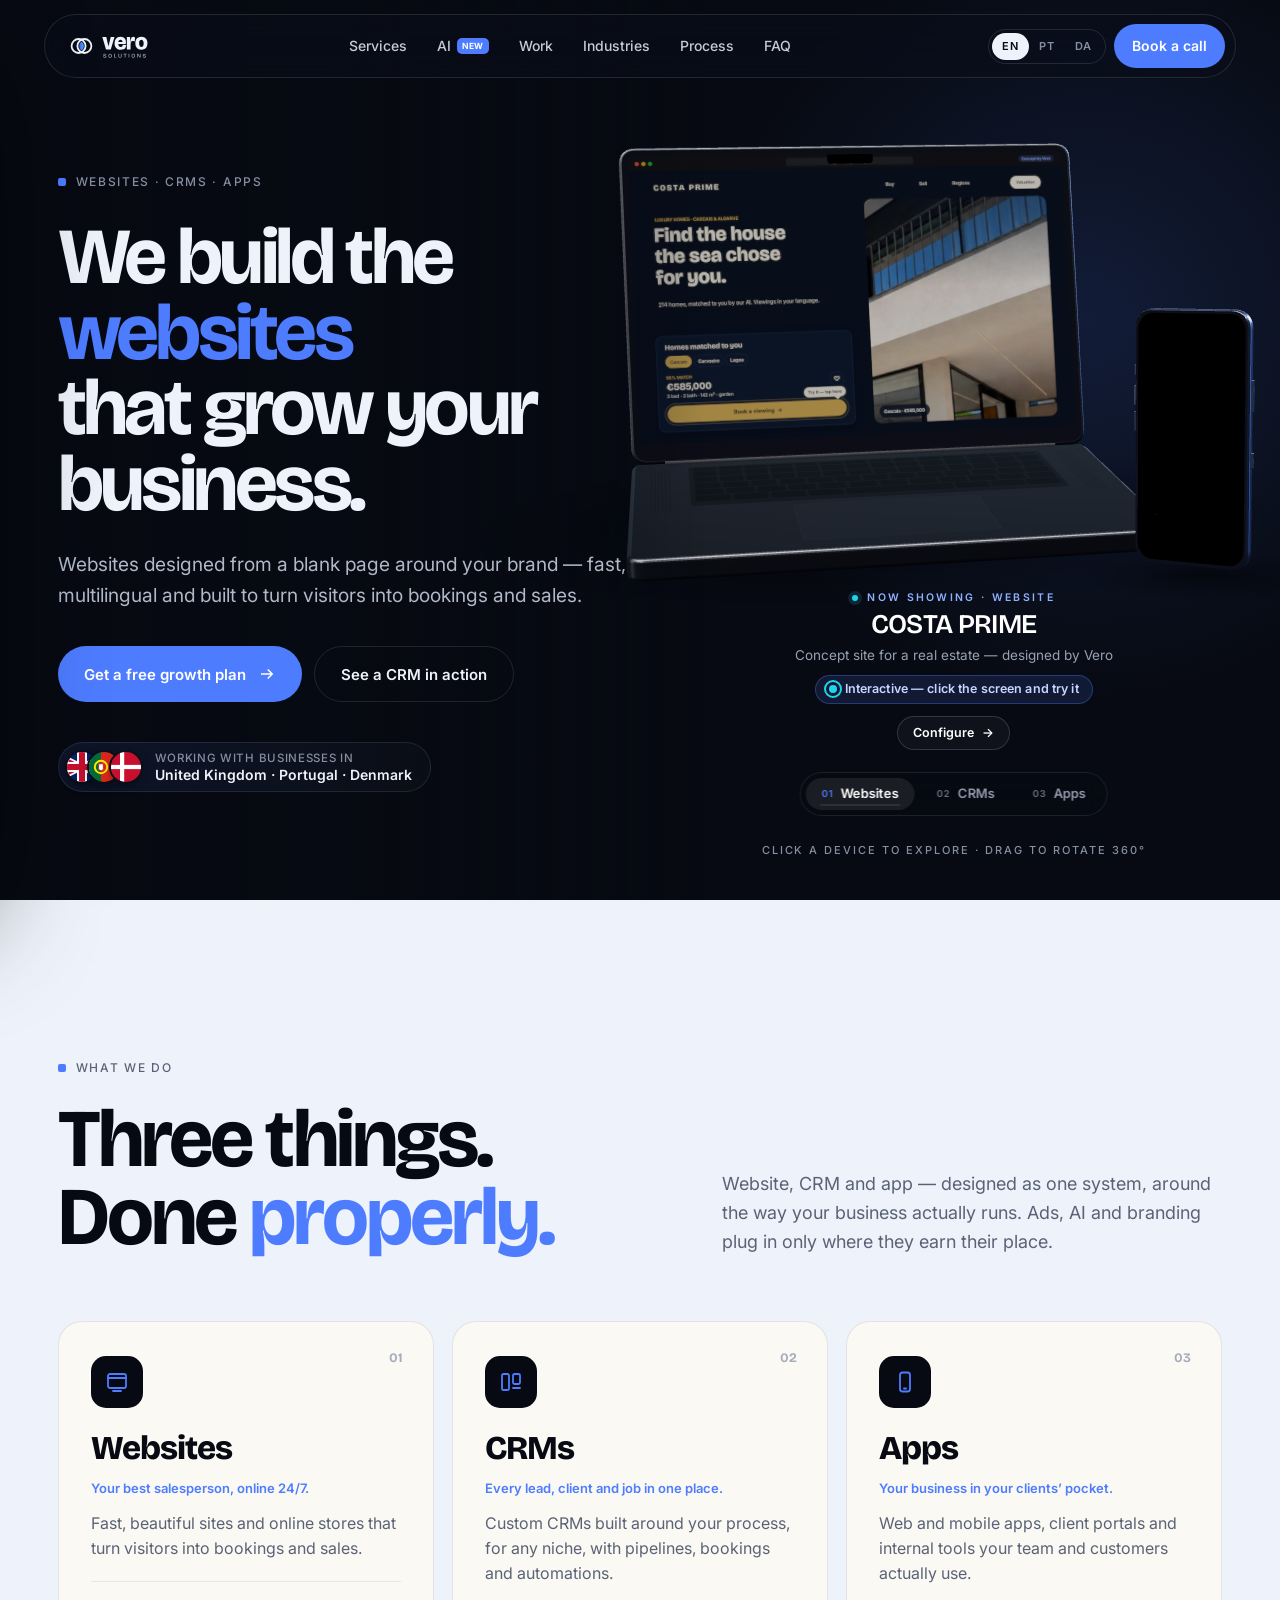
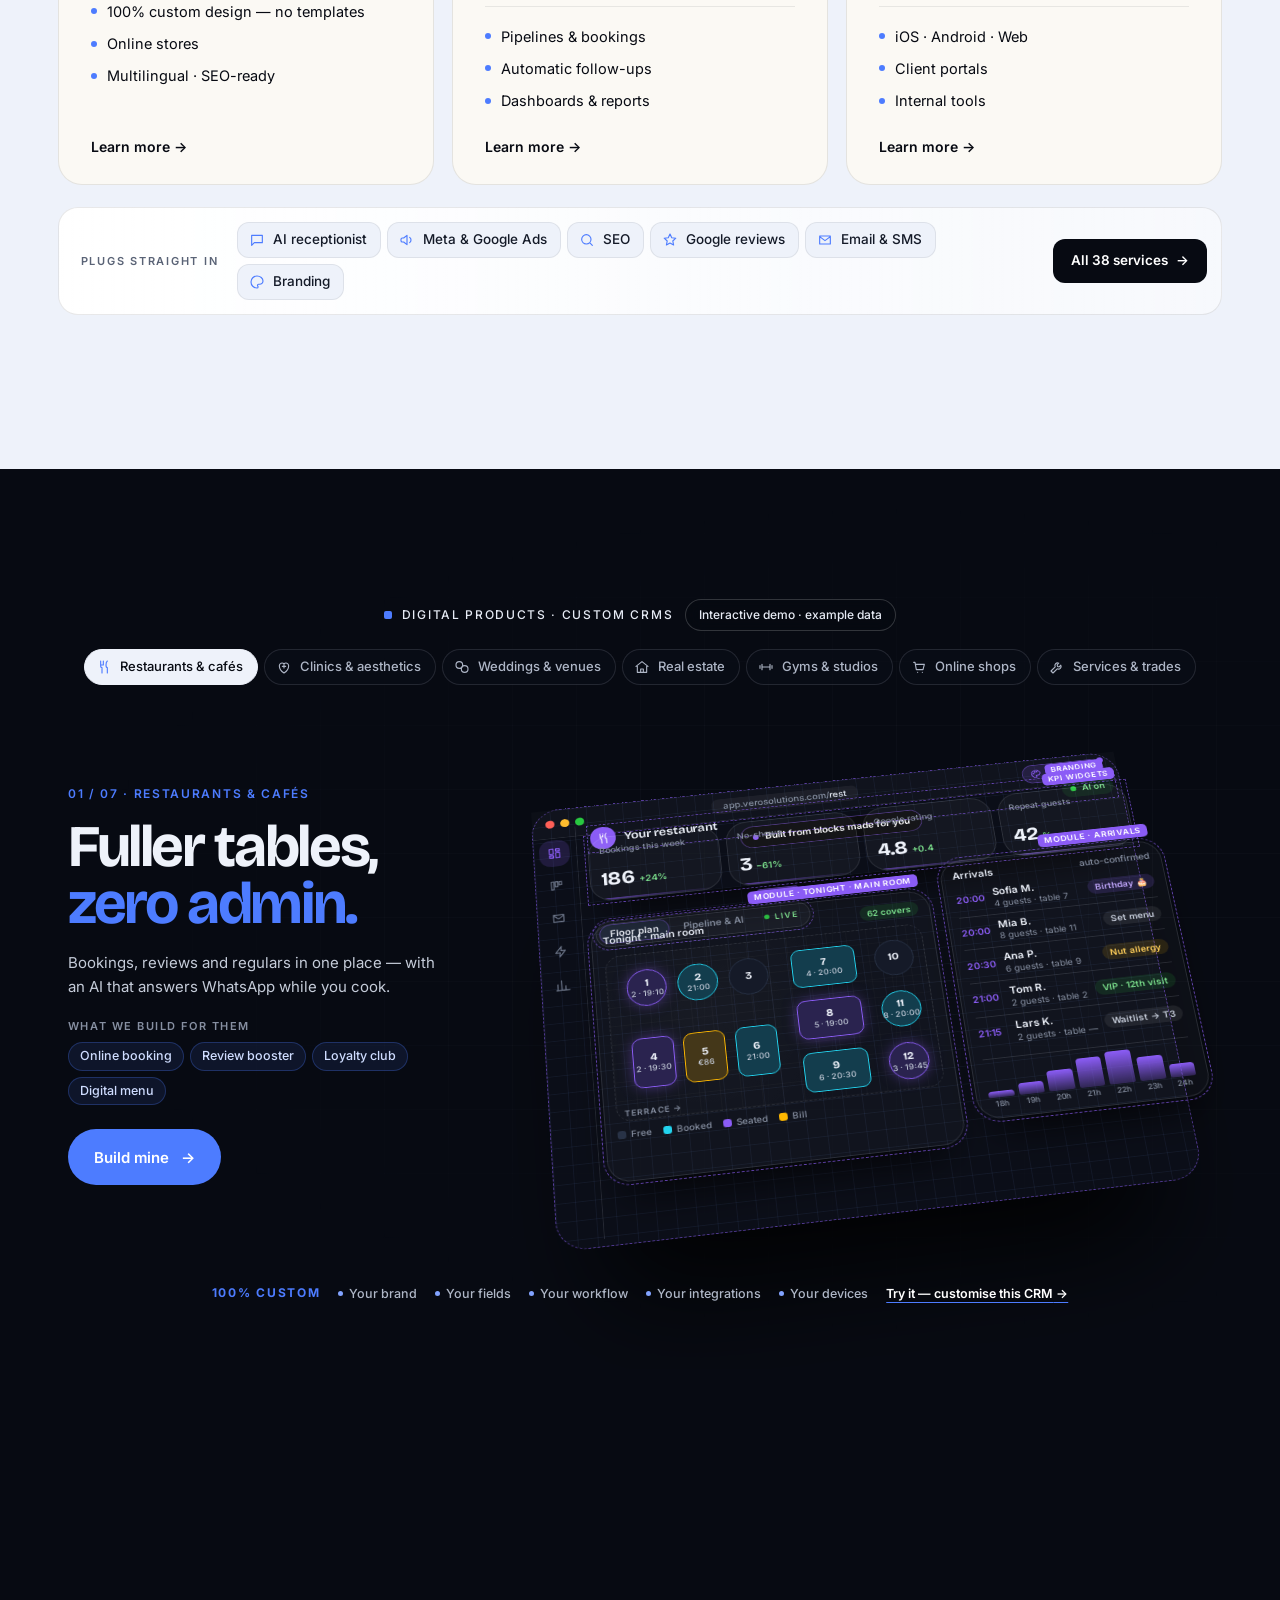
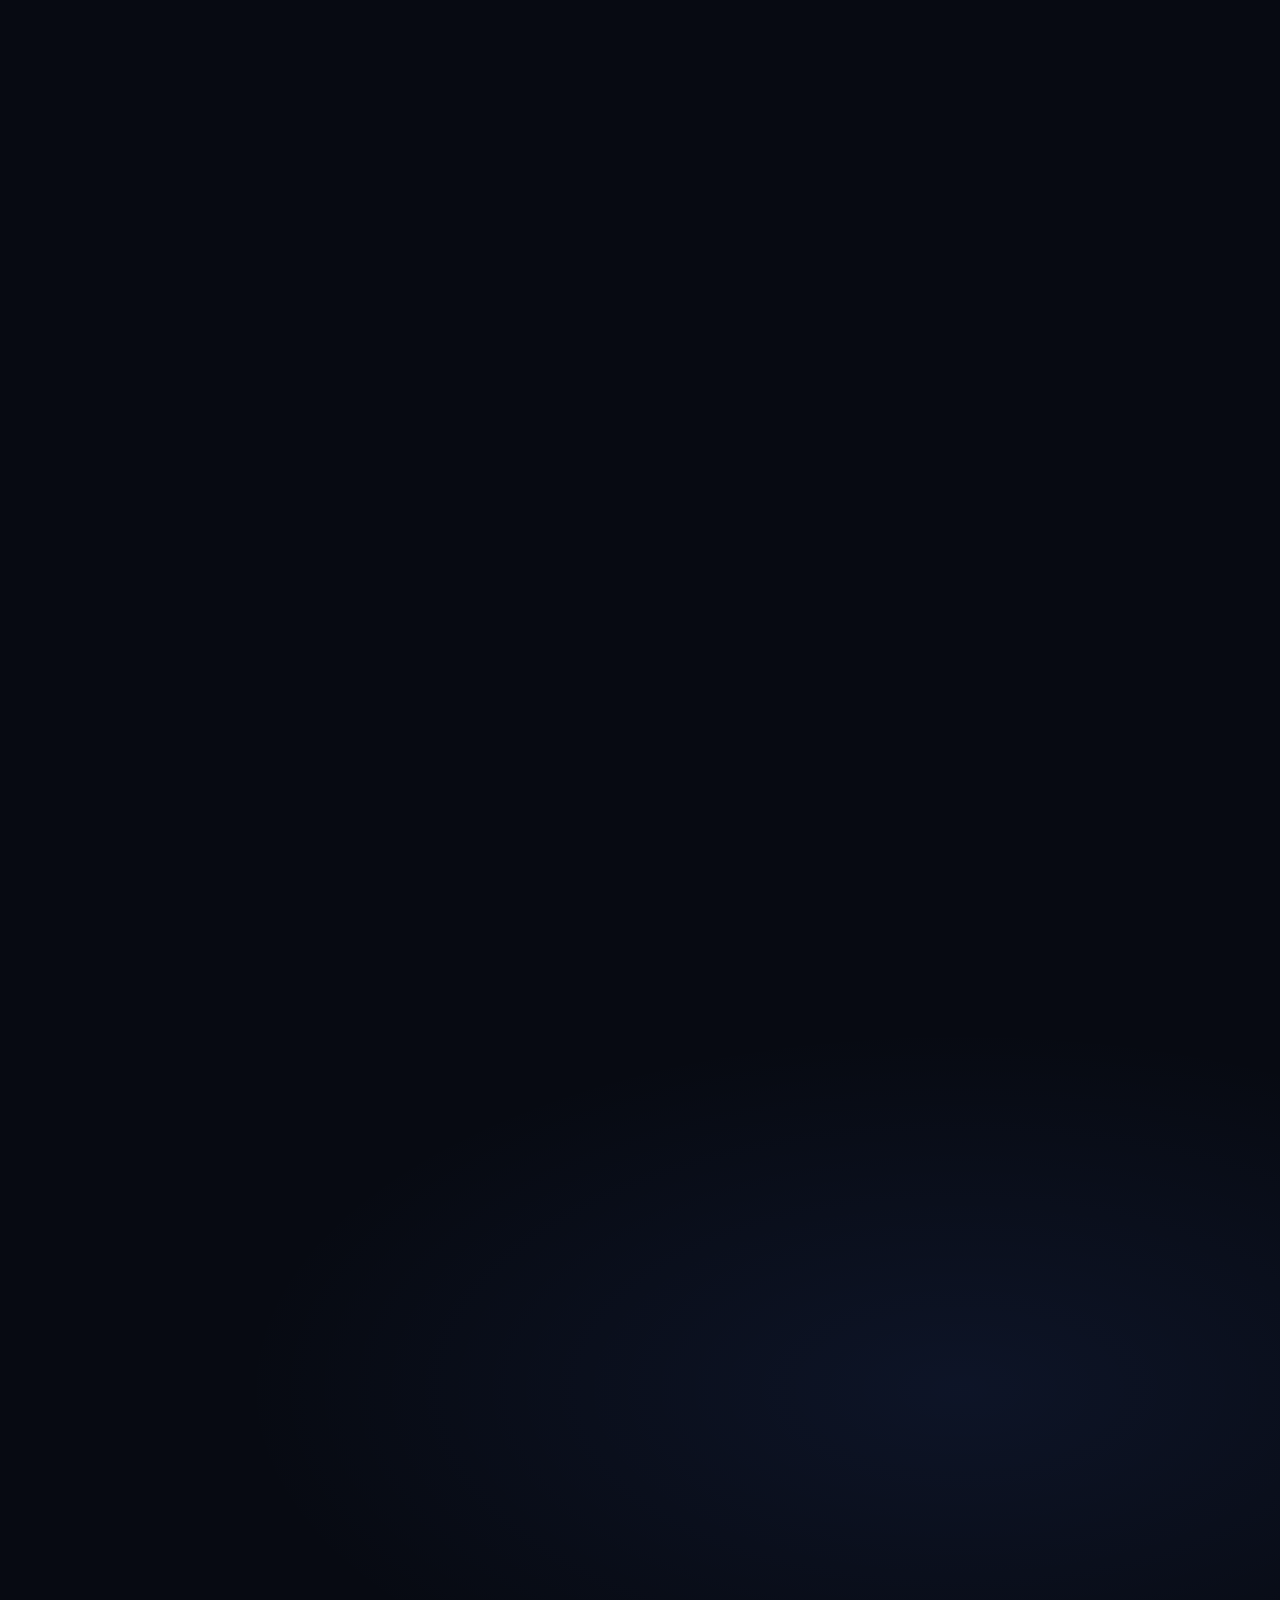
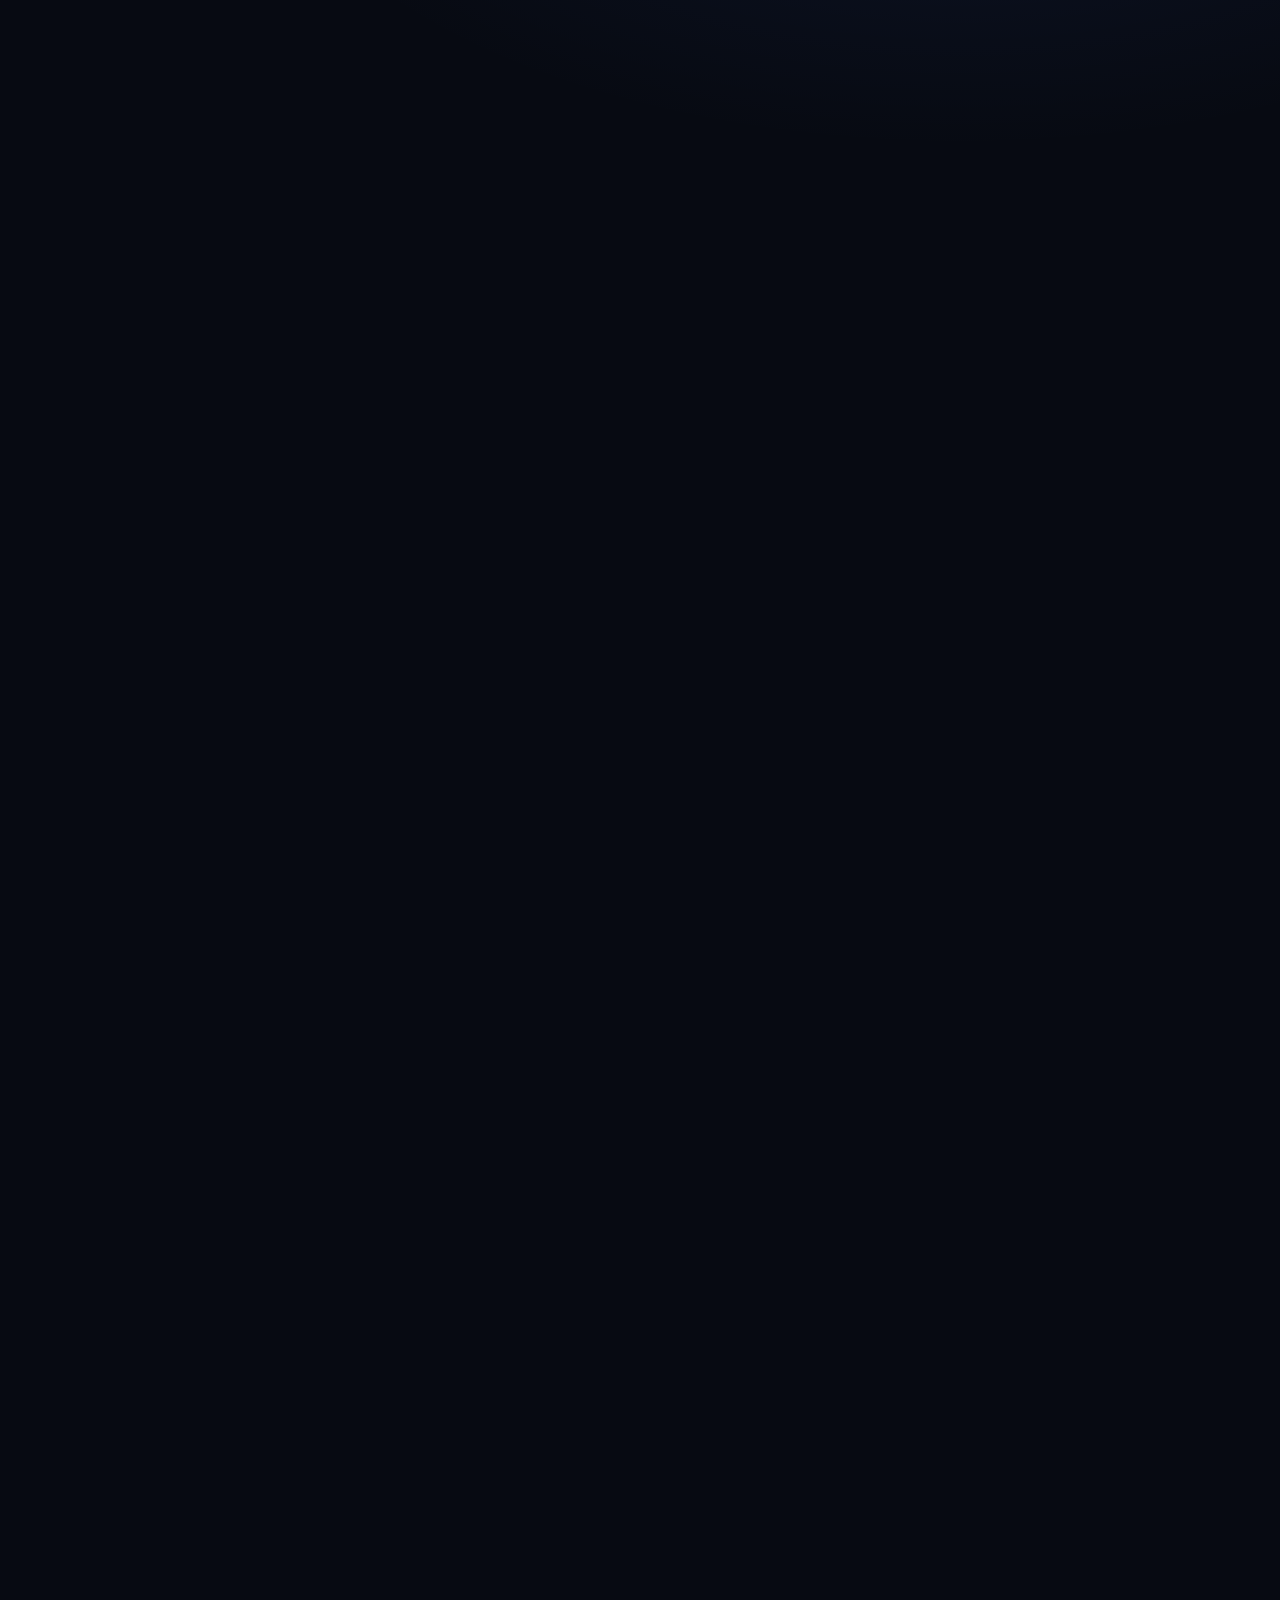
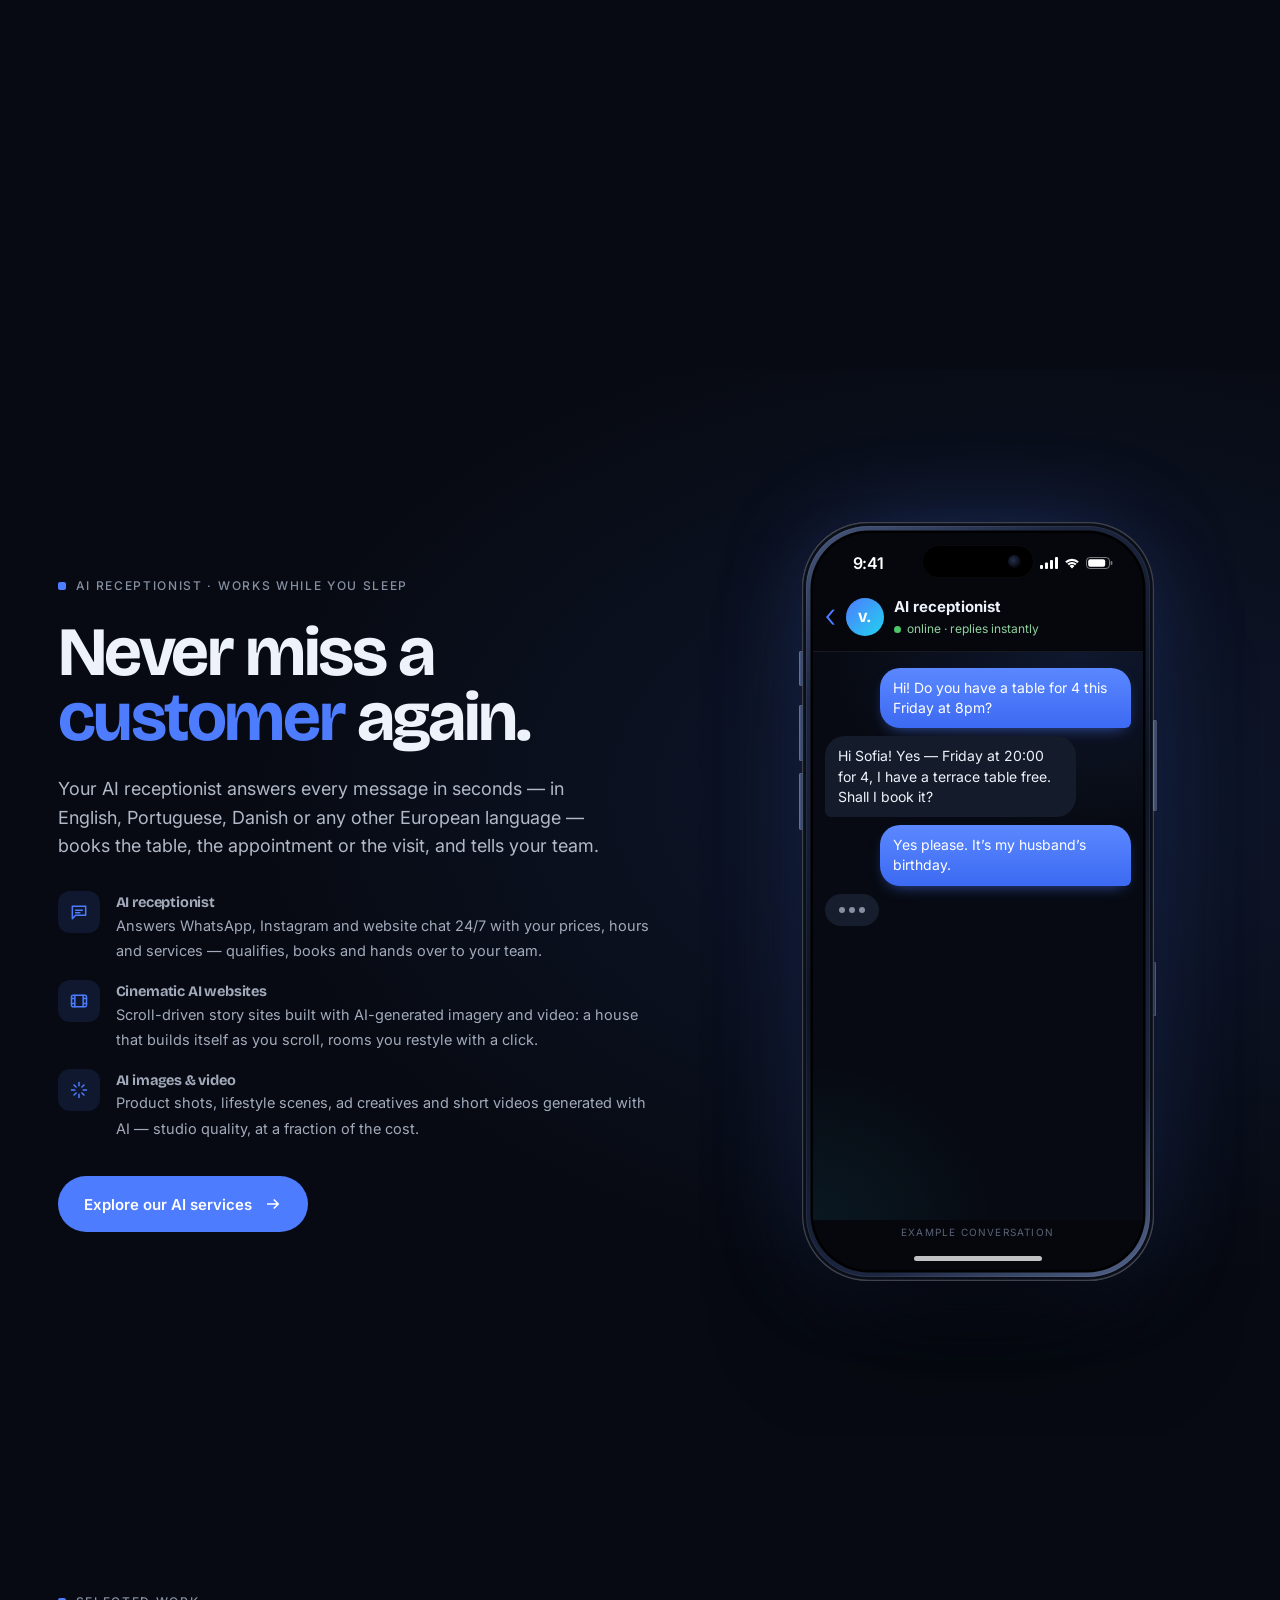
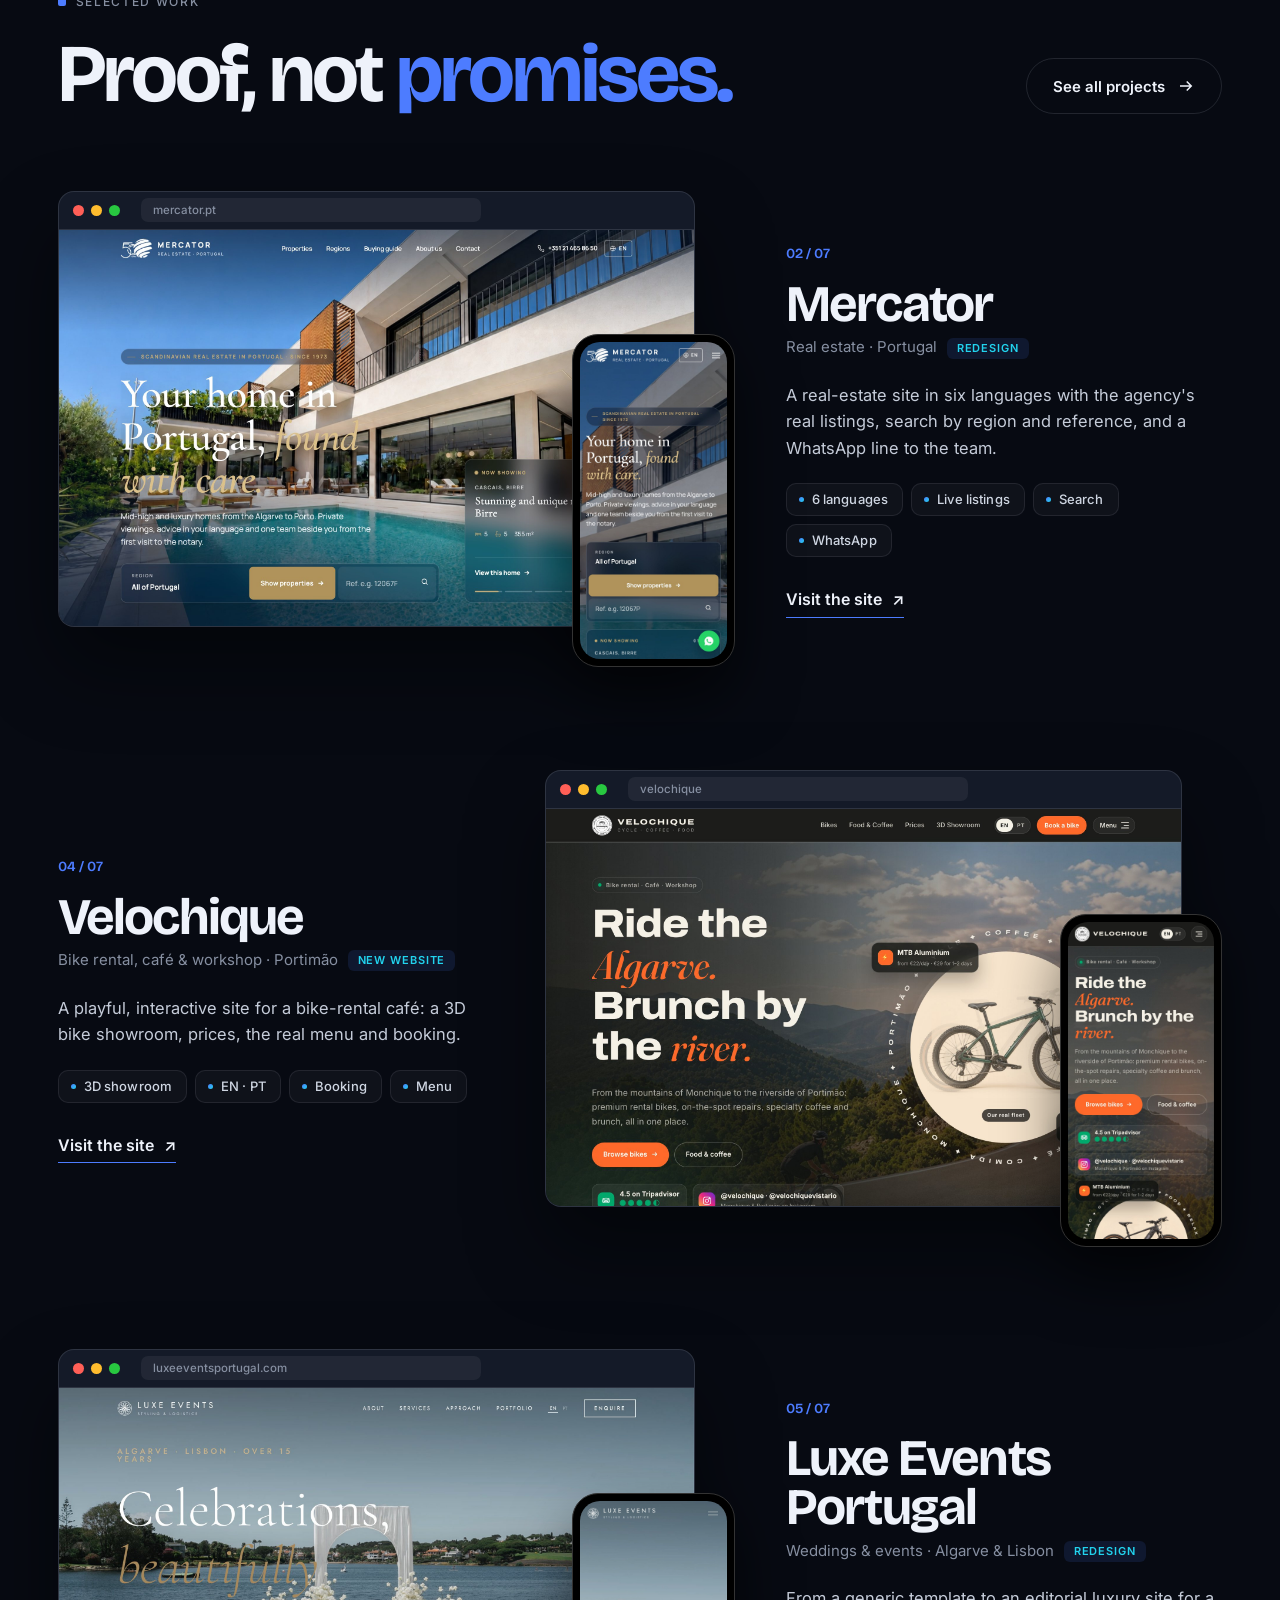
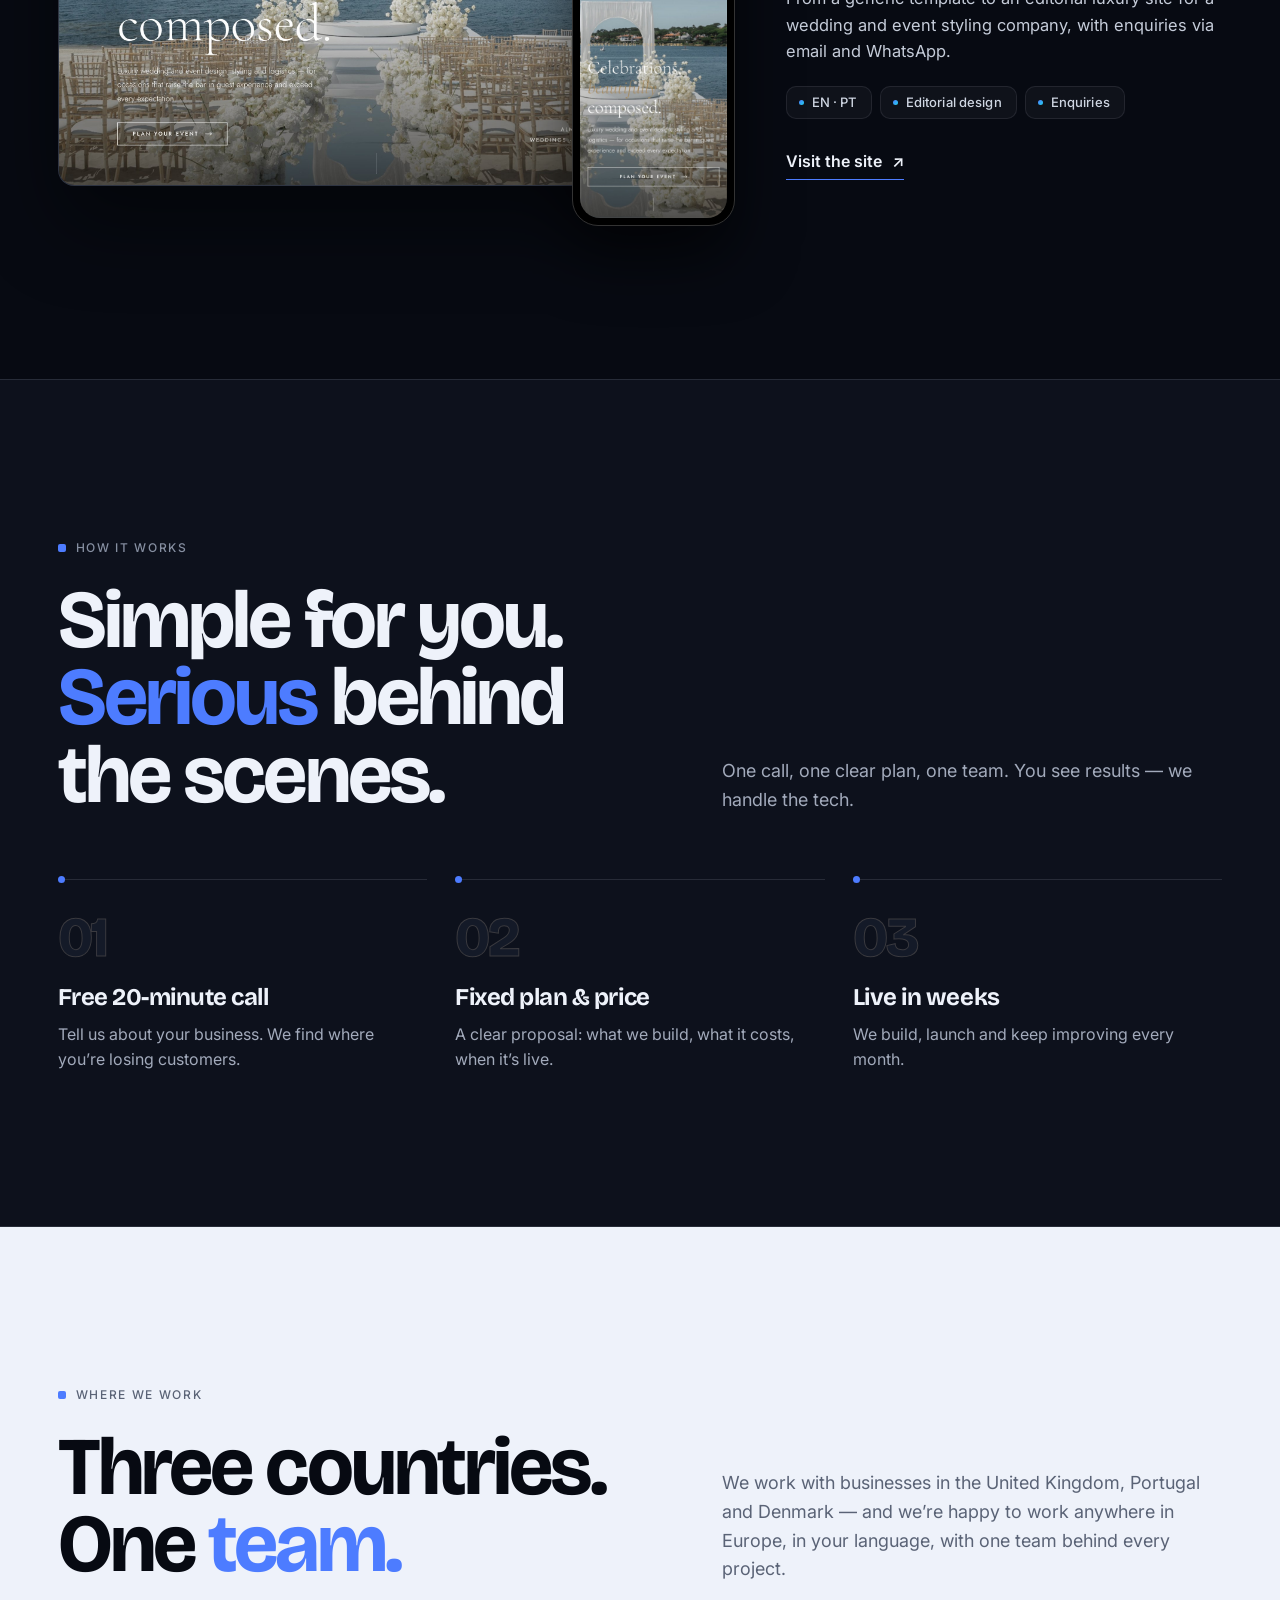
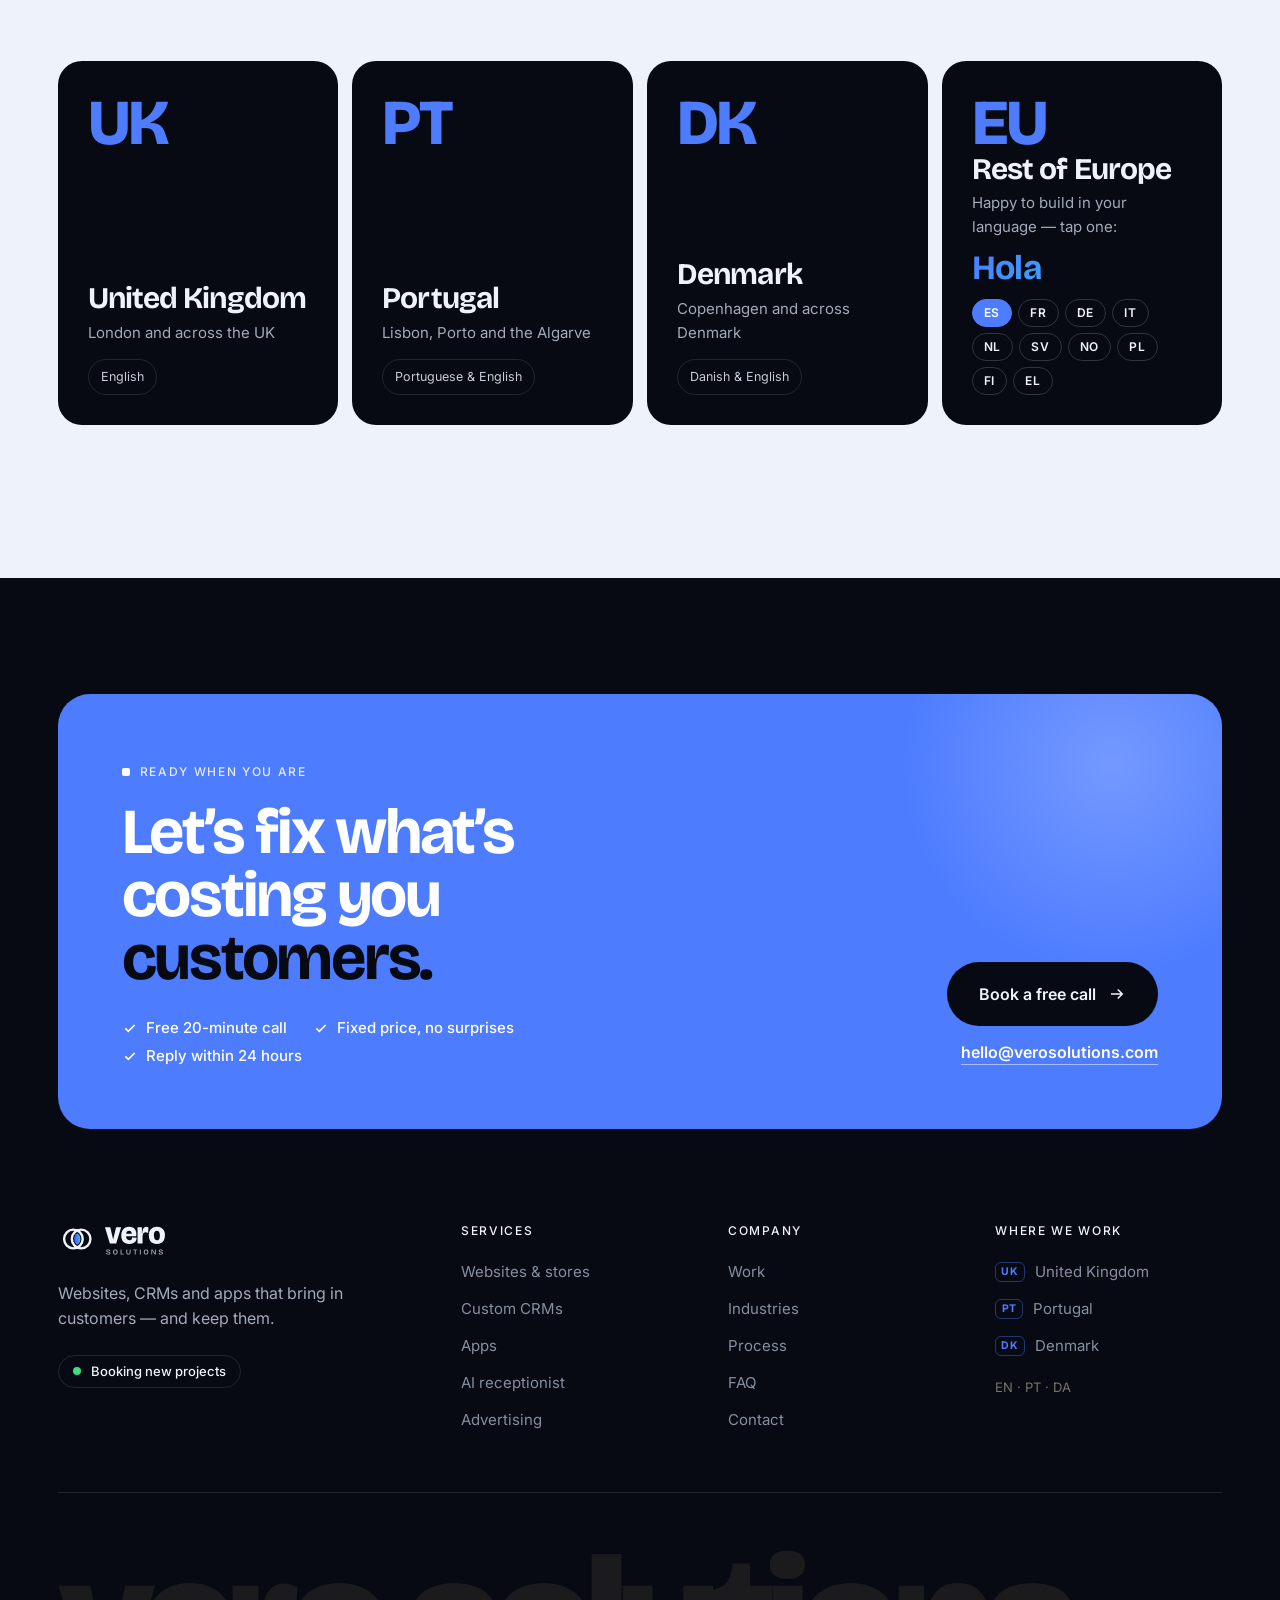
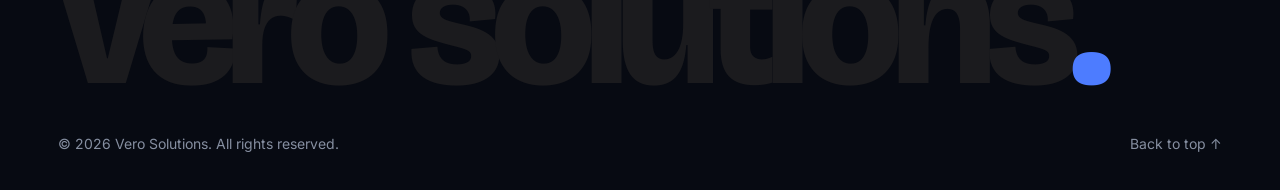
==== commit 0ae35525: "feat: apps with 4 working tabs (book, rewards, profile w/ dark mode + languages); mobile swipe decks" ====
--- a/index.html
+++ b/index.html
@@ -77,7 +77,7 @@
     <div>
       <span class="tag rv"><span data-en>AI receptionist · works while you sleep</span><span data-pt>Rececionista AI · trabalha enquanto dorme</span><span data-da>AI-receptionist · arbejder, mens du sover</span></span>
       <h2 class="rv d1" style="margin-top:22px"><span data-en>Never miss a <span class=acc>customer</span> again.</span><span data-pt>Nunca mais perca um <span class=acc>cliente.</span></span><span data-da>Mist aldrig en <span class=acc>kunde</span> igen.</span></h2>
-      <p class="rv d2 big"><span data-en>Your AI receptionist answers every message in seconds — in English, Portuguese or Danish — books the table, the appointment or the visit, and tells your team.</span><span data-pt>A sua rececionista AI responde a cada mensagem em segundos — em inglês, português ou dinamarquês — marca a mesa, a consulta ou a visita, e avisa a equipa.</span><span data-da>Din AI-receptionist svarer på hver besked på få sekunder — på engelsk, portugisisk eller dansk — booker bordet, aftalen eller besøget og giver dit team besked.</span></p>
+      <p class="rv d2 big"><span data-en>Your AI receptionist answers every message in seconds — in English, Portuguese, Danish or any other European language — books the table, the appointment or the visit, and tells your team.</span><span data-pt>A sua rececionista AI responde a cada mensagem em segundos — em inglês, português, dinamarquês ou qualquer outra língua europeia — marca a mesa, a consulta ou a visita, e avisa a equipa.</span><span data-da>Din AI-receptionist svarer på hver besked på få sekunder — på engelsk, portugisisk, dansk eller et andet europæisk sprog — booker bordet, aftalen eller besøget og giver dit team besked.</span></p>
       <ul class="ailist rv d2"><li><div class="ic sm"><svg viewBox="0 0 24 24" fill="none" stroke="currentColor" stroke-width="1.8" stroke-linecap="round" stroke-linejoin="round"><path d="M4 5h16v11H8l-4 4z"/><path d="M8 10h8M8 13h5"/></svg></div><div><b><span data-en>AI receptionist</span><span data-pt>Rececionista AI</span><span data-da>AI-receptionist</span></b><span><span data-en>Answers WhatsApp, Instagram and website chat 24/7 with your prices, hours and services — qualifies, books and hands over to your team.</span><span data-pt>Responde no WhatsApp, Instagram e chat do site 24/7 com os seus preços, horários e serviços — qualifica, marca e passa à equipa.</span><span data-da>Svarer på WhatsApp, Instagram og chatten på din hjemmeside 24/7 med dine priser, åbningstider og ydelser — kvalificerer, booker og overdrager til dit team.</span></span></div></li><li><div class="ic sm"><svg viewBox="0 0 24 24" fill="none" stroke="currentColor" stroke-width="1.8" stroke-linecap="round" stroke-linejoin="round"><rect x="3" y="5" width="18" height="14" rx="2"/><path d="M7 5v14M17 5v14M3 9h4M3 15h4M17 9h4M17 15h4"/></svg></div><div><b><span data-en>Cinematic AI websites</span><span data-pt>Sites cinematográficos com AI</span><span data-da>Filmiske AI-hjemmesider</span></b><span><span data-en>Scroll-driven story sites built with AI-generated imagery and video: a house that builds itself as you scroll, rooms you restyle with a click.</span><span data-pt>Sites com scroll cinematográfico feitos com imagens e vídeo gerados por AI: uma casa que se constrói enquanto faz scroll, divisões que muda com um clique.</span><span data-da>Scroll-drevne hjemmesider bygget med AI-genererede billeder og video: et hus, der bygger sig selv, mens du scroller, og rum, du kan restyle med et klik.</span></span></div></li><li><div class="ic sm"><svg viewBox="0 0 24 24" fill="none" stroke="currentColor" stroke-width="1.8" stroke-linecap="round" stroke-linejoin="round"><path d="M12 3v4M12 17v4M3 12h4M17 12h4M6 6l2.5 2.5M15.5 15.5L18 18M6 18l2.5-2.5M15.5 8.5L18 6"/></svg></div><div><b><span data-en>AI images & video</span><span data-pt>Imagens e vídeo com AI</span><span data-da>AI-billeder & video</span></b><span><span data-en>Product shots, lifestyle scenes, ad creatives and short videos generated with AI — studio quality, at a fraction of the cost.</span><span data-pt>Fotos de produto, cenas lifestyle, criativos de anúncios e vídeos curtos gerados com AI — qualidade de estúdio, por uma fração do custo.</span><span data-da>Produktbilleder, lifestylescener, annoncekreativer og korte videoer genereret med AI — i studiekvalitet til en brøkdel af prisen.</span></span></div></li></ul>
       <a class="btn p rv" href="ai.html"><span data-en>Explore our AI services</span><span data-pt>Explorar os serviços AI</span><span data-da>Udforsk vores AI-ydelser</span><svg viewBox="0 0 24 24" fill="none" stroke="currentColor" stroke-width="2"><path d="M4 12h15M13 6l6 6-6 6"/></svg></a>
     </div>
@@ -156,8 +156,8 @@
   <div class="wrap">
     <span class="tag rv"><span data-en>Where we work</span><span data-pt>Onde trabalhamos</span><span data-da>Hvor vi arbejder</span></span>
     <div class="hd"><h2 class="rv d1"><span data-en>Three countries.<br>One <span class=acc>team.</span></span><span data-pt>Três países.<br>Uma <span class=acc>equipa.</span></span><span data-da>Tre lande.<br>Ét <span class=acc>team.</span></span></h2>
-    <p class="rv d2"><span data-en>We work with businesses in the United Kingdom, Portugal and Denmark — in their own language, with one team behind every project.</span><span data-pt>Trabalhamos com empresas no Reino Unido, em Portugal e na Dinamarca — na língua delas, com uma só equipa por trás de cada projeto.</span><span data-da>Vi arbejder med virksomheder i Storbritannien, Portugal og Danmark — på deres eget sprog og med ét team bag hvert projekt.</span></p></div>
-    <div class="ctry"><div class="rv d0"><span class="code">UK</span><h3><span data-en>United Kingdom</span><span data-pt>Reino Unido</span><span data-da>Storbritannien</span></h3><p><span data-en>London and across the UK</span><span data-pt>Londres e todo o Reino Unido</span><span data-da>London og hele Storbritannien</span></p><small><span data-en>English</span><span data-pt>Inglês</span><span data-da>Engelsk</span></small></div><div class="rv d1"><span class="code">PT</span><h3><span data-en>Portugal</span><span data-pt>Portugal</span><span data-da>Portugal</span></h3><p><span data-en>Lisbon, Porto and the Algarve</span><span data-pt>Lisboa, Porto e Algarve</span><span data-da>Lissabon, Porto og Algarve</span></p><small><span data-en>Portuguese & English</span><span data-pt>Português e inglês</span><span data-da>Portugisisk & engelsk</span></small></div><div class="rv d2"><span class="code">DK</span><h3><span data-en>Denmark</span><span data-pt>Dinamarca</span><span data-da>Danmark</span></h3><p><span data-en>Copenhagen and across Denmark</span><span data-pt>Copenhaga e toda a Dinamarca</span><span data-da>København og hele Danmark</span></p><small><span data-en>Danish & English</span><span data-pt>Dinamarquês e inglês</span><span data-da>Dansk & engelsk</span></small></div></div>
+    <p class="rv d2"><span data-en>We work with businesses in the United Kingdom, Portugal and Denmark — and we’re happy to work anywhere in Europe, in your language, with one team behind every project.</span><span data-pt>Trabalhamos com empresas no Reino Unido, em Portugal e na Dinamarca — e trabalhamos com gosto em qualquer país europeu, na sua língua, com uma só equipa por trás de cada projeto.</span><span data-da>Vi arbejder med virksomheder i Storbritannien, Portugal og Danmark — og arbejder gerne overalt i Europa, på dit sprog, med ét team bag hvert projekt.</span></p></div>
+    <div class="ctry"><div class="rv d0"><span class="code">UK</span><h3><span data-en>United Kingdom</span><span data-pt>Reino Unido</span><span data-da>Storbritannien</span></h3><p><span data-en>London and across the UK</span><span data-pt>Londres e todo o Reino Unido</span><span data-da>London og hele Storbritannien</span></p><small><span data-en>English</span><span data-pt>Inglês</span><span data-da>Engelsk</span></small></div><div class="rv d1"><span class="code">PT</span><h3><span data-en>Portugal</span><span data-pt>Portugal</span><span data-da>Portugal</span></h3><p><span data-en>Lisbon, Porto and the Algarve</span><span data-pt>Lisboa, Porto e Algarve</span><span data-da>Lissabon, Porto og Algarve</span></p><small><span data-en>Portuguese & English</span><span data-pt>Português e inglês</span><span data-da>Portugisisk & engelsk</span></small></div><div class="rv d2"><span class="code">DK</span><h3><span data-en>Denmark</span><span data-pt>Dinamarca</span><span data-da>Danmark</span></h3><p><span data-en>Copenhagen and across Denmark</span><span data-pt>Copenhaga e toda a Dinamarca</span><span data-da>København og hele Danmark</span></p><small><span data-en>Danish & English</span><span data-pt>Dinamarquês e inglês</span><span data-da>Dansk & engelsk</span></small></div><div class="rv d3 eu"><span class="code">EU</span><h3><span data-en>Rest of Europe</span><span data-pt>Resto da Europa</span><span data-da>Resten af Europa</span></h3><p><span data-en>Happy to build in your language — tap one:</span><span data-pt>Construímos na sua língua — toque numa:</span><span data-da>Vi bygger på dit sprog — tryk på et:</span></p><b class="eu-hi" aria-live="polite">Hola</b><div class="eu-l"><button type="button" data-hi="Hola" class=on>ES</button><button type="button" data-hi="Bonjour">FR</button><button type="button" data-hi="Hallo">DE</button><button type="button" data-hi="Ciao">IT</button><button type="button" data-hi="Hoi">NL</button><button type="button" data-hi="Hej">SV</button><button type="button" data-hi="Hei">NO</button><button type="button" data-hi="Cześć">PL</button><button type="button" data-hi="Moi">FI</button><button type="button" data-hi="Γειά σου">EL</button></div></div></div>
   </div>
 </section>
 
--- a/css/site.css
+++ b/css/site.css
@@ -1511,3 +1511,88 @@
 @media (max-width:1100px){.sv.sv-cta{grid-column:span 1}}
 @media (max-width:1000px){.sv.sv-cta{grid-column:span 2}}
 @media (max-width:640px){.sv.sv-cta{grid-column:span 1}}
+/* industries matrix — phone layout: pick a business, see service + tag */
+.mx-pick{display:none}
+@media (max-width:760px){
+  .mx-pick{display:flex;gap:6px;overflow-x:auto;scrollbar-width:none;margin:0 calc(-1*var(--pad)) 12px;padding:2px var(--pad)}
+  .mx-pick::-webkit-scrollbar{display:none}
+  .mx-pick button{flex:none;padding:10px 15px;border-radius:999px;border:1px solid rgba(7,10,18,.14);background:#fff;font:600 13px/1 var(--b);color:#3b4252;cursor:pointer;transition:background .25s,color .25s,border-color .25s}
+  .mx-pick button.on{background:#090d17;color:#fff;border-color:#090d17}
+  .gr-mx{overflow:hidden}
+  .gr-mx table{min-width:0;width:100%}
+  .gr-mx thead{display:none}
+  .gr-mx td:first-child,.gr-mx th:first-child{position:static;box-shadow:none;white-space:normal;padding-left:18px;background:none}
+  .gr-mx td{padding:14px 12px;font-size:14px}
+  .gr-mx td:first-child::before{width:28px}
+  .gr-mx td:not(:first-child){text-align:right;padding-right:16px;white-space:nowrap;width:1%}
+  .gr-mx[data-col="1"] tr>:not(:first-child):not(:nth-child(2)),
+  .gr-mx[data-col="2"] tr>:not(:first-child):not(:nth-child(3)),
+  .gr-mx[data-col="3"] tr>:not(:first-child):not(:nth-child(4)),
+  .gr-mx[data-col="4"] tr>:not(:first-child):not(:nth-child(5)){display:none}
+}
+/* phones: full-screen demo player */
+.dv-sheet{display:none}
+@media (max-width:820px){
+  .dv-sheet{position:fixed;inset:0;z-index:60;display:flex;flex-direction:column;background:radial-gradient(120% 60% at 50% 0%,#0f1830,#05070d 70%);opacity:0;pointer-events:none;transition:opacity .3s var(--e);padding-top:env(safe-area-inset-top)}
+  .dv-sheet.on{opacity:1;pointer-events:auto}
+  html.dv-sheet-open,html.dv-sheet-open body{overflow:hidden;overscroll-behavior:none}
+  html.dv-sheet-open .hd3,html.dv-sheet-open header{visibility:hidden}
+  .ds-top{flex:none;display:flex;align-items:center;justify-content:space-between;padding:10px 16px 6px}
+  .ds-k{font:600 11px/1 var(--b);letter-spacing:.16em;text-transform:uppercase;color:#7ea2ff}
+  .ds-x{width:40px;height:40px;border-radius:50%;border:1px solid rgba(226,233,248,.16);background:rgba(255,255,255,.05);position:relative;cursor:pointer}
+  .ds-x i::before,.ds-x i::after{content:"";position:absolute;left:50%;top:50%;width:16px;height:2px;border-radius:2px;background:#fff;transform:translate(-50%,-50%) rotate(45deg)}
+  .ds-x i::after{transform:translate(-50%,-50%) rotate(-45deg)}
+  .ds-stage{flex:1;min-height:0;display:flex;align-items:center;justify-content:center;padding:4px 16px}
+  .ds-stage canvas{display:block;touch-action:manipulation;-webkit-tap-highlight-color:transparent;cursor:pointer}
+  .ds-stage .ds-p{height:100%;width:auto;max-width:100%;object-fit:contain;border-radius:34px;box-shadow:0 0 0 7px #1c1f26,0 0 0 8px #3a3f4a,0 30px 60px -20px rgba(0,0,0,.8)}
+  .ds-stage.wide{justify-content:flex-start;overflow-x:auto;overflow-y:hidden;-webkit-overflow-scrolling:touch;scrollbar-width:none}
+  .ds-stage.wide::-webkit-scrollbar{display:none}
+  .ds-stage .ds-l{height:100%;width:auto;max-width:none;flex:none;border-radius:12px;box-shadow:0 0 0 6px #1c1f26}
+  .ds-hint{flex:none;display:flex;align-items:center;justify-content:center;gap:8px;margin:8px 16px 0;font:500 12.5px/1.3 var(--b);color:#aeb8cc;text-align:center}
+  .ds-hint i{position:relative;width:7px;height:7px;border-radius:50%;background:var(--acc2);flex:none}
+  .ds-hint i::after{content:"";position:absolute;inset:-5px;border-radius:50%;border:2px solid var(--acc2);animation:tryPing 1.6s var(--e) infinite}
+  .dv-sheet .dv-cfg{position:static;flex:none;width:auto;max-height:none;overflow:visible;transform:none;opacity:1;pointer-events:auto;margin-top:8px;border-radius:22px 22px 0 0;padding:12px 14px calc(12px + env(safe-area-inset-bottom));display:flex;flex-direction:column;gap:10px}
+  .dv-sheet .dv-cfg .cf-h,.dv-sheet .dv-cfg .cf-try,.dv-sheet .dv-cfg .cf-info,.dv-sheet .dv-cfg .cf-note,.dv-sheet .dv-cfg .cf-l{display:none}
+  .dv-sheet .dv-cfg .cf-seg{margin:0}
+  .dv-sheet .dv-cfg .cf-types{display:flex;flex-wrap:nowrap;overflow-x:auto;gap:6px;margin:0 -14px;padding:0 14px;scrollbar-width:none}
+  .dv-sheet .dv-cfg .cf-types::-webkit-scrollbar{display:none}
+  .dv-sheet .dv-cfg .cf-types button{flex:none;white-space:nowrap;padding:9px 13px}
+  .dv-sheet .dv-cfg .cf-types button span{white-space:nowrap}
+  .dv-sheet .dv-cfg .cf-f{margin:0}.dv-sheet .dv-cfg .cf-f .btn{width:100%;justify-content:center;padding:13px}
+}
+.dc-try{pointer-events:auto;cursor:pointer;font-family:inherit;transition:background .25s,border-color .25s}.dc-try:hover{background:rgba(77,124,255,.24);border-color:rgba(77,124,255,.6)}
+@media (max-width:820px){.dv-sheet .dv-cfg .cf-f{display:none}}
+.brand .mark{border-radius:0;box-shadow:none;filter:drop-shadow(0 4px 14px rgba(77,124,255,.45))}
+/* Europe card */
+.ctry .eu .eu-hi{display:block;font:700 34px/1.1 var(--d);letter-spacing:-.02em;margin:10px 0 12px;background:linear-gradient(135deg,var(--acc),var(--acc2));-webkit-background-clip:text;background-clip:text;color:transparent}
+.ctry .eu .eu-hi.pop{animation:euPop .5s var(--e)}
+@keyframes euPop{0%{opacity:0;transform:translateY(8px)}100%{opacity:1;transform:none}}
+.ctry .eu .eu-l{display:flex;flex-wrap:wrap;gap:6px}
+.ctry .eu .eu-l button{padding:7px 11px;border-radius:999px;border:1px solid color-mix(in srgb,currentColor 18%,transparent);background:transparent;font:600 12px/1 var(--b);letter-spacing:.06em;color:inherit;cursor:pointer;transition:background .2s,color .2s,border-color .2s}
+.ctry .eu .eu-l button:hover{border-color:var(--acc)}
+.ctry .eu .eu-l button.on{background:var(--acc);border-color:var(--acc);color:#fff}
+/* mobile decks */
+.dk-tabs,.dk-nav{display:none}
+@media (max-width:760px){
+  .mdeck{display:flex!important;flex-direction:row!important;flex-wrap:nowrap!important;align-items:stretch;grid-template-columns:none!important;overflow-x:auto!important;overflow-y:hidden;scroll-snap-type:x mandatory;gap:12px!important;margin-left:calc(-1*var(--pad))!important;margin-right:calc(-1*var(--pad))!important;padding:6px var(--pad) 10px!important;scroll-padding:0 var(--pad);scrollbar-width:none;-webkit-overflow-scrolling:touch;list-style:none}
+  .mdeck::-webkit-scrollbar{display:none}
+  .mdeck>*{flex:0 0 84%!important;max-width:84%;scroll-snap-align:center;min-width:0;margin:0!important}
+  .mdeck>.rv{opacity:1!important;transform:none!important}
+  .svgrid.mdeck{background:none;border:0;border-radius:0}
+  .svgrid.mdeck>.sv{border:1px solid var(--line);border-radius:20px;min-height:220px}
+  .svgrid.mdeck>.sv.sv-cta{grid-column:auto}
+  .ailist.mdeck>li{padding:18px;border-radius:20px;border:1px solid color-mix(in srgb,currentColor 12%,transparent);background:color-mix(in srgb,currentColor 4%,transparent)}
+  .dk-tabs{display:flex;gap:6px;overflow-x:auto;scrollbar-width:none;margin:0 calc(-1*var(--pad)) 14px;padding:2px var(--pad)}
+  .dk-tabs::-webkit-scrollbar{display:none}
+  .dk-tabs button{flex:none;padding:10px 15px;border-radius:999px;border:1px solid color-mix(in srgb,currentColor 18%,transparent);background:transparent;color:inherit;font:600 13px/1 var(--b);cursor:pointer;white-space:nowrap;transition:background .25s,color .25s,border-color .25s}
+  .dk-tabs button.on{background:var(--acc);border-color:var(--acc);color:#fff}
+  .dk-tabs button br{display:none}
+  .dk-nav{display:flex;align-items:center;gap:12px;margin-top:12px}
+  .dk-nav button{flex:none;width:42px;height:42px;border-radius:50%;border:1px solid color-mix(in srgb,currentColor 20%,transparent);background:transparent;color:inherit;display:grid;place-items:center;cursor:pointer;transition:opacity .2s}
+  .dk-nav button svg{width:18px;height:18px}
+  .dk-nav button:disabled{opacity:.3}
+  .dk-c{font:600 12px/1 var(--b);letter-spacing:.12em;opacity:.65;min-width:44px}
+  .dk-bar{flex:1;height:3px;border-radius:3px;background:color-mix(in srgb,currentColor 12%,transparent);overflow:hidden}
+  .dk-bar i{display:block;height:100%;background:linear-gradient(90deg,var(--acc),var(--acc2));transition:width .35s var(--e)}
+}
+.ctry{grid-template-columns:repeat(4,1fr)}@media (max-width:1100px){.ctry{grid-template-columns:1fr 1fr}}
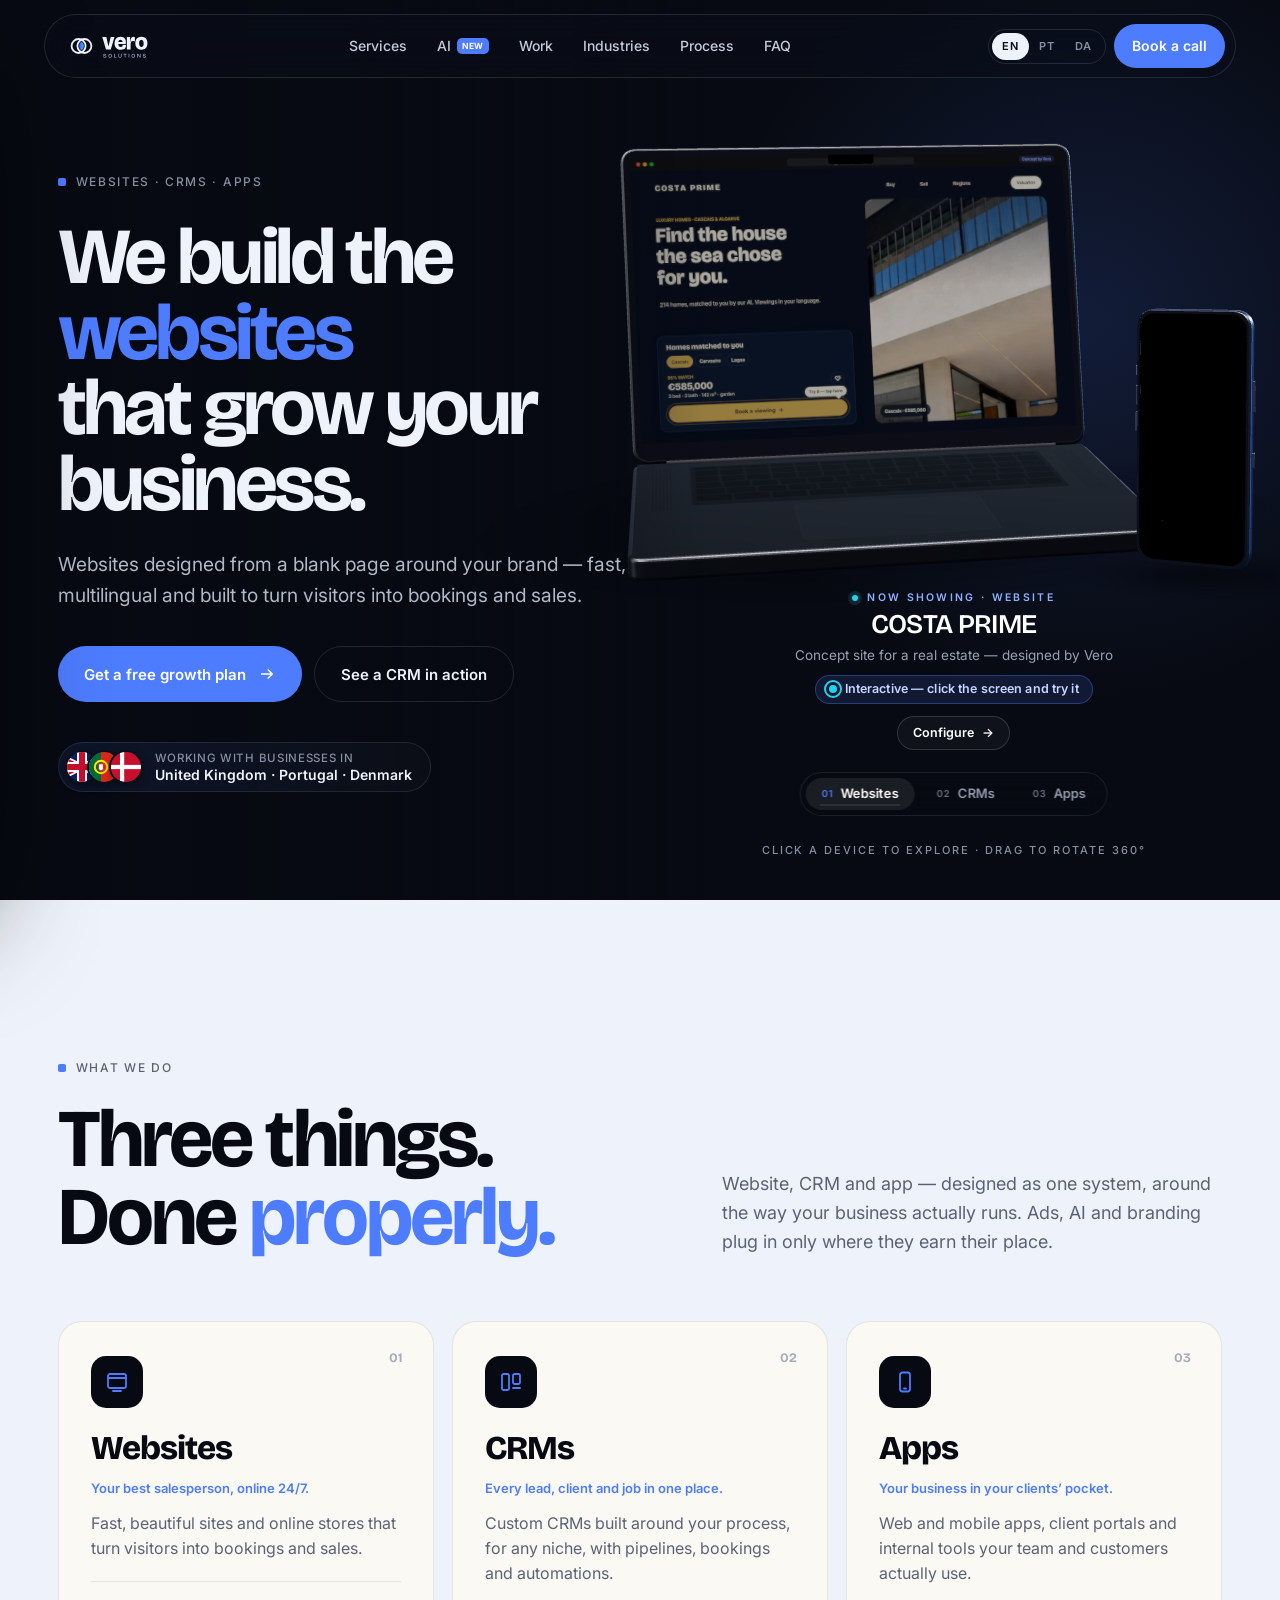
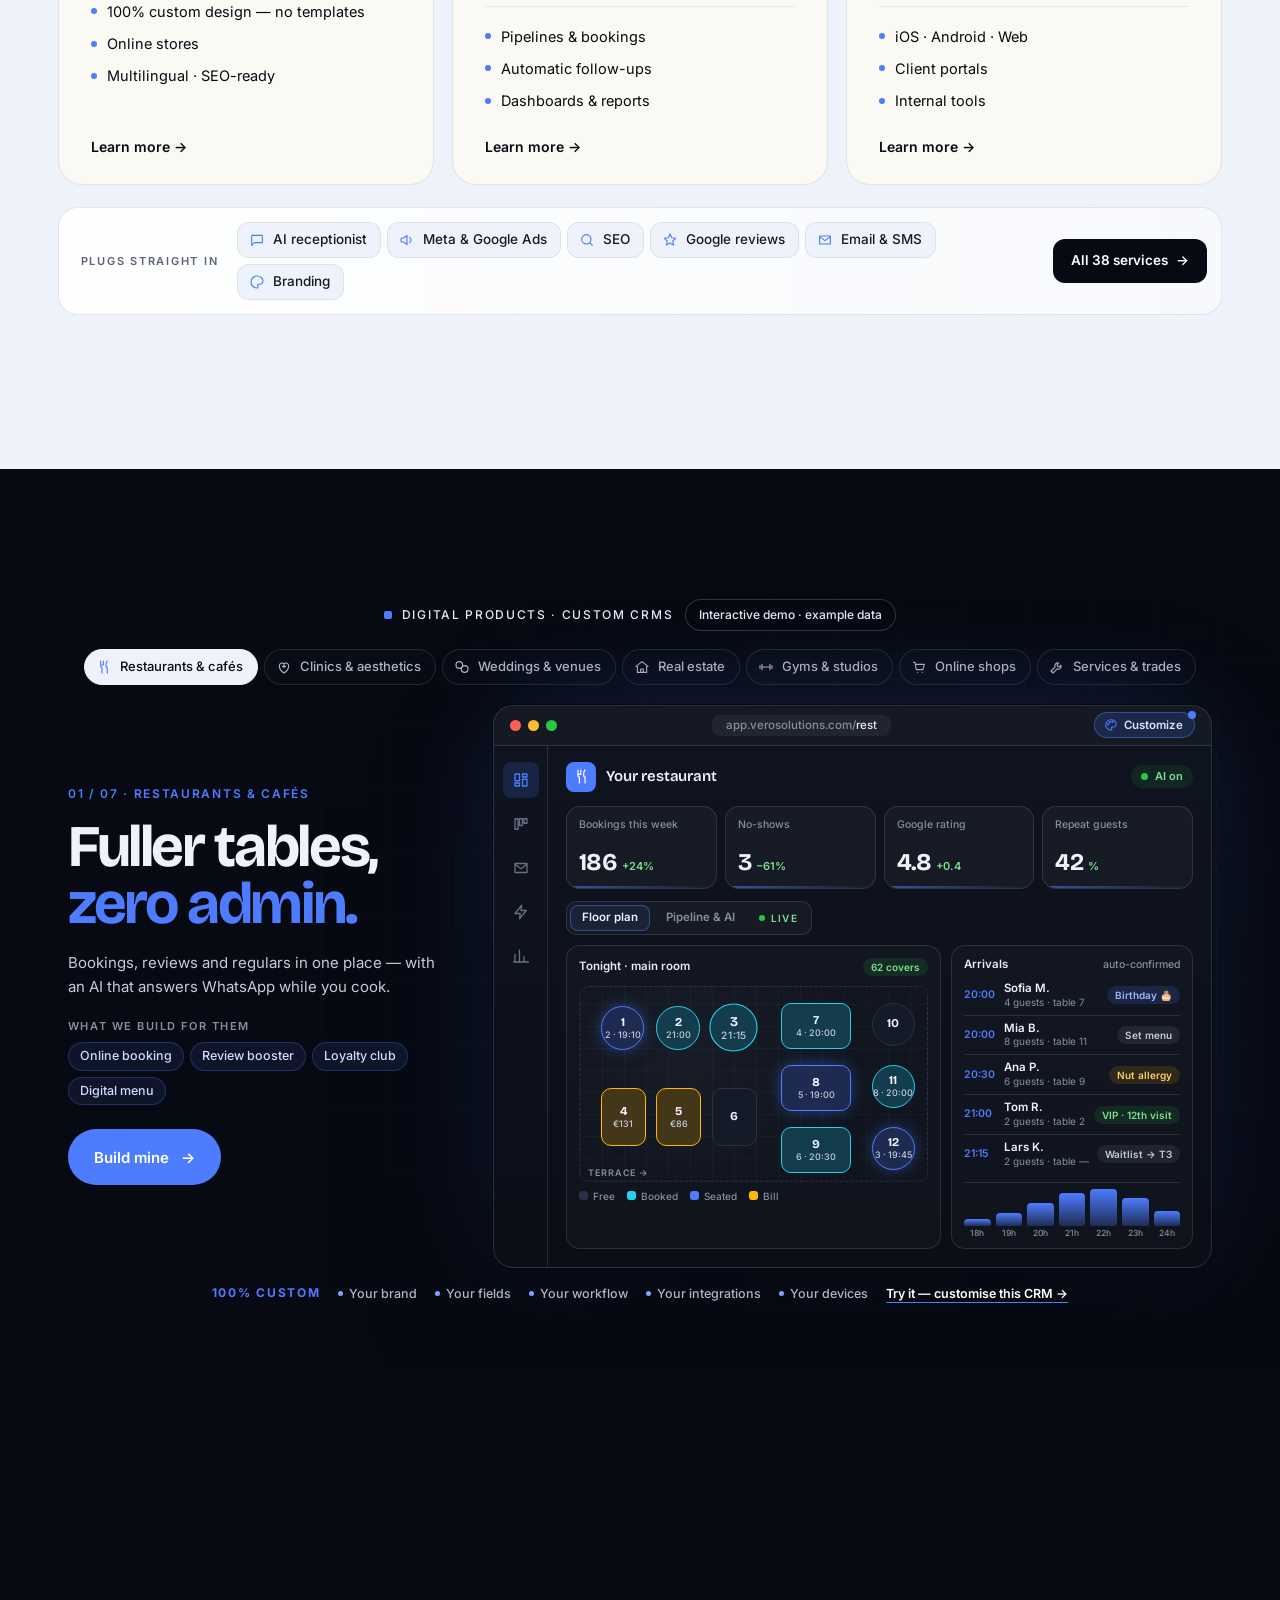
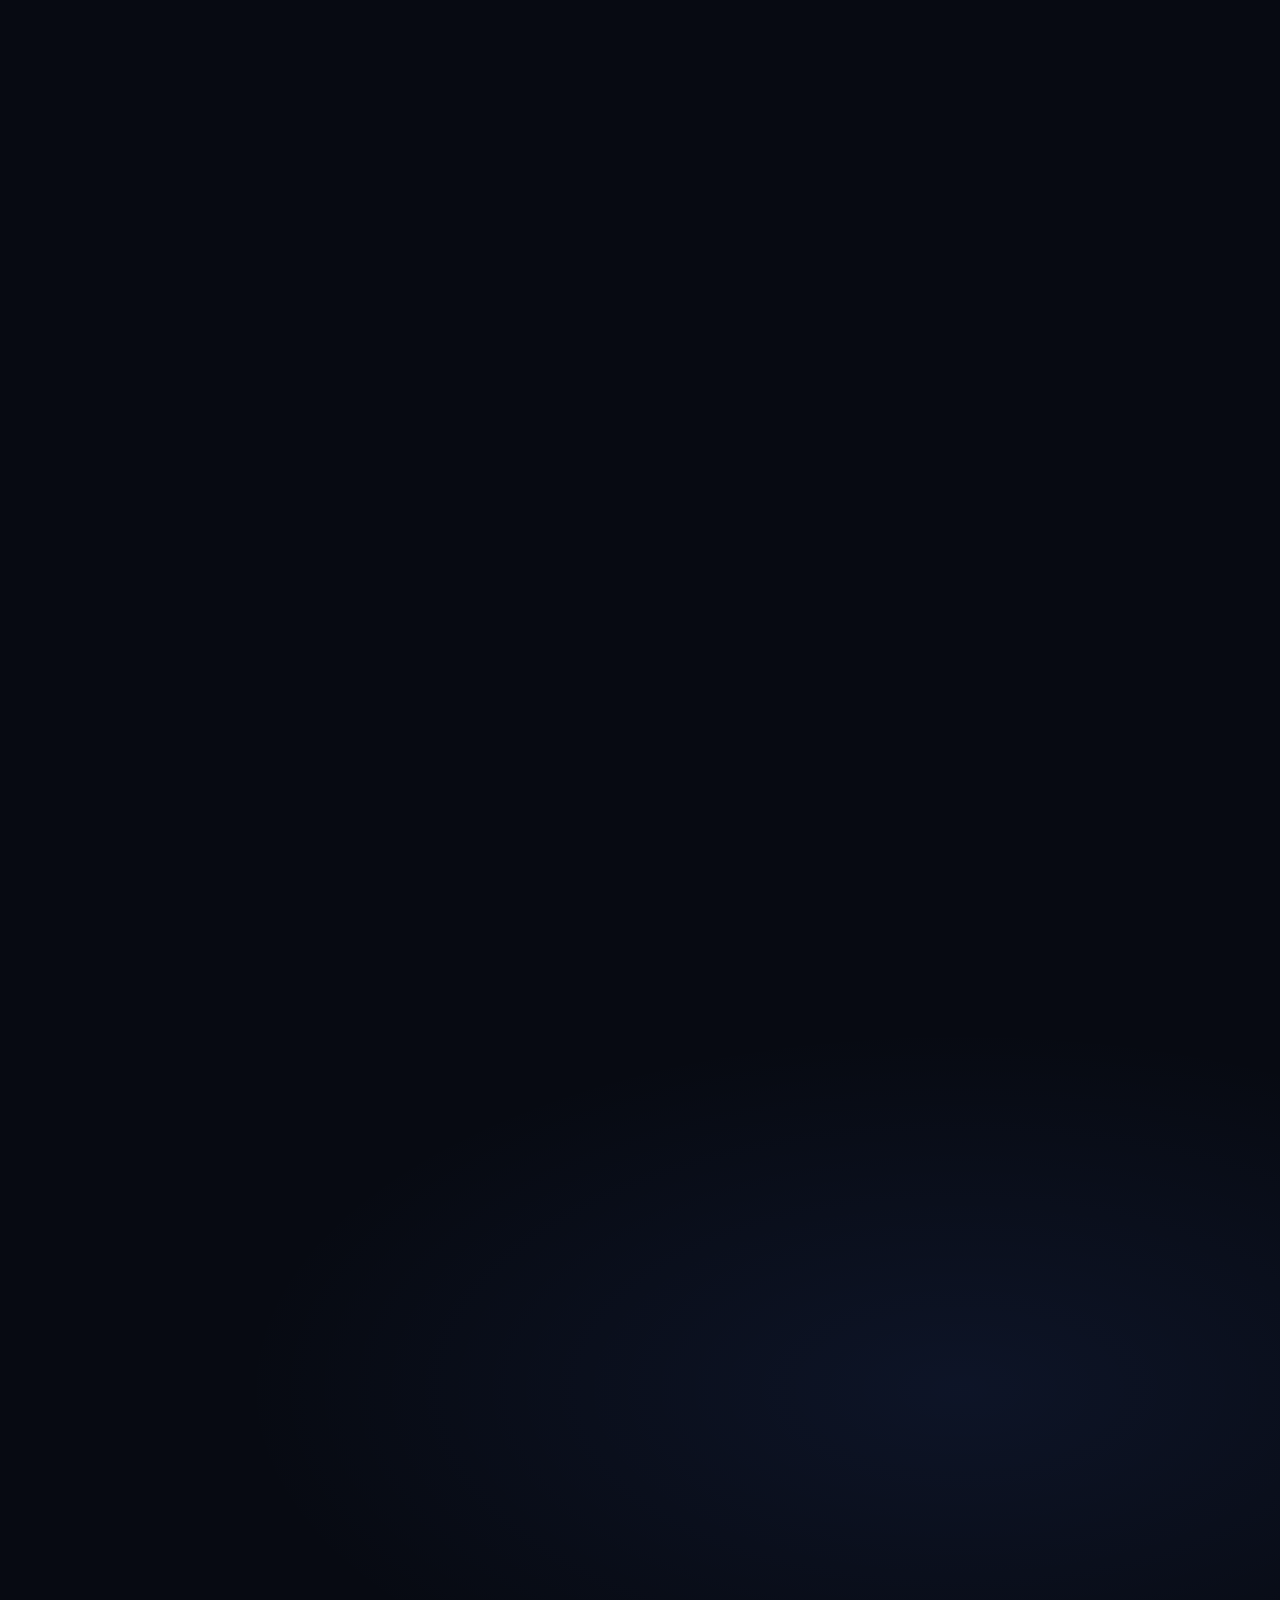
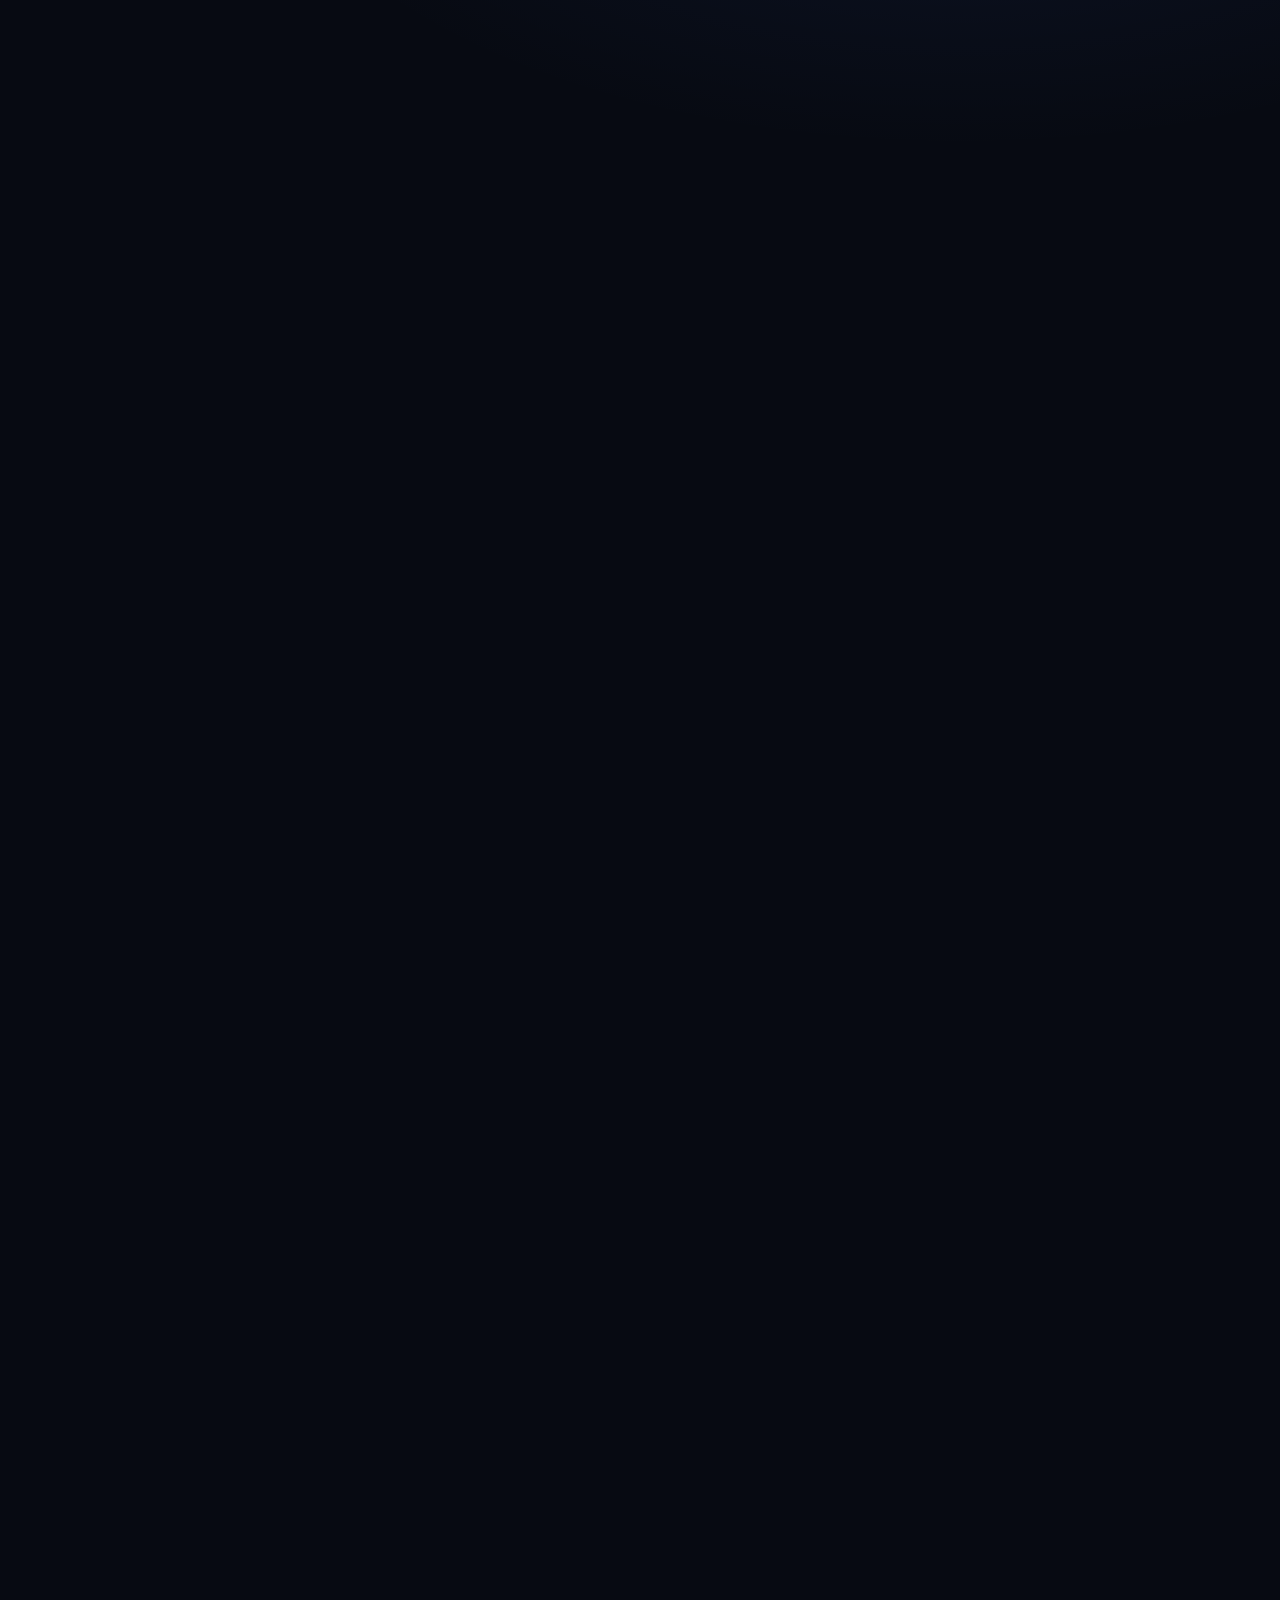
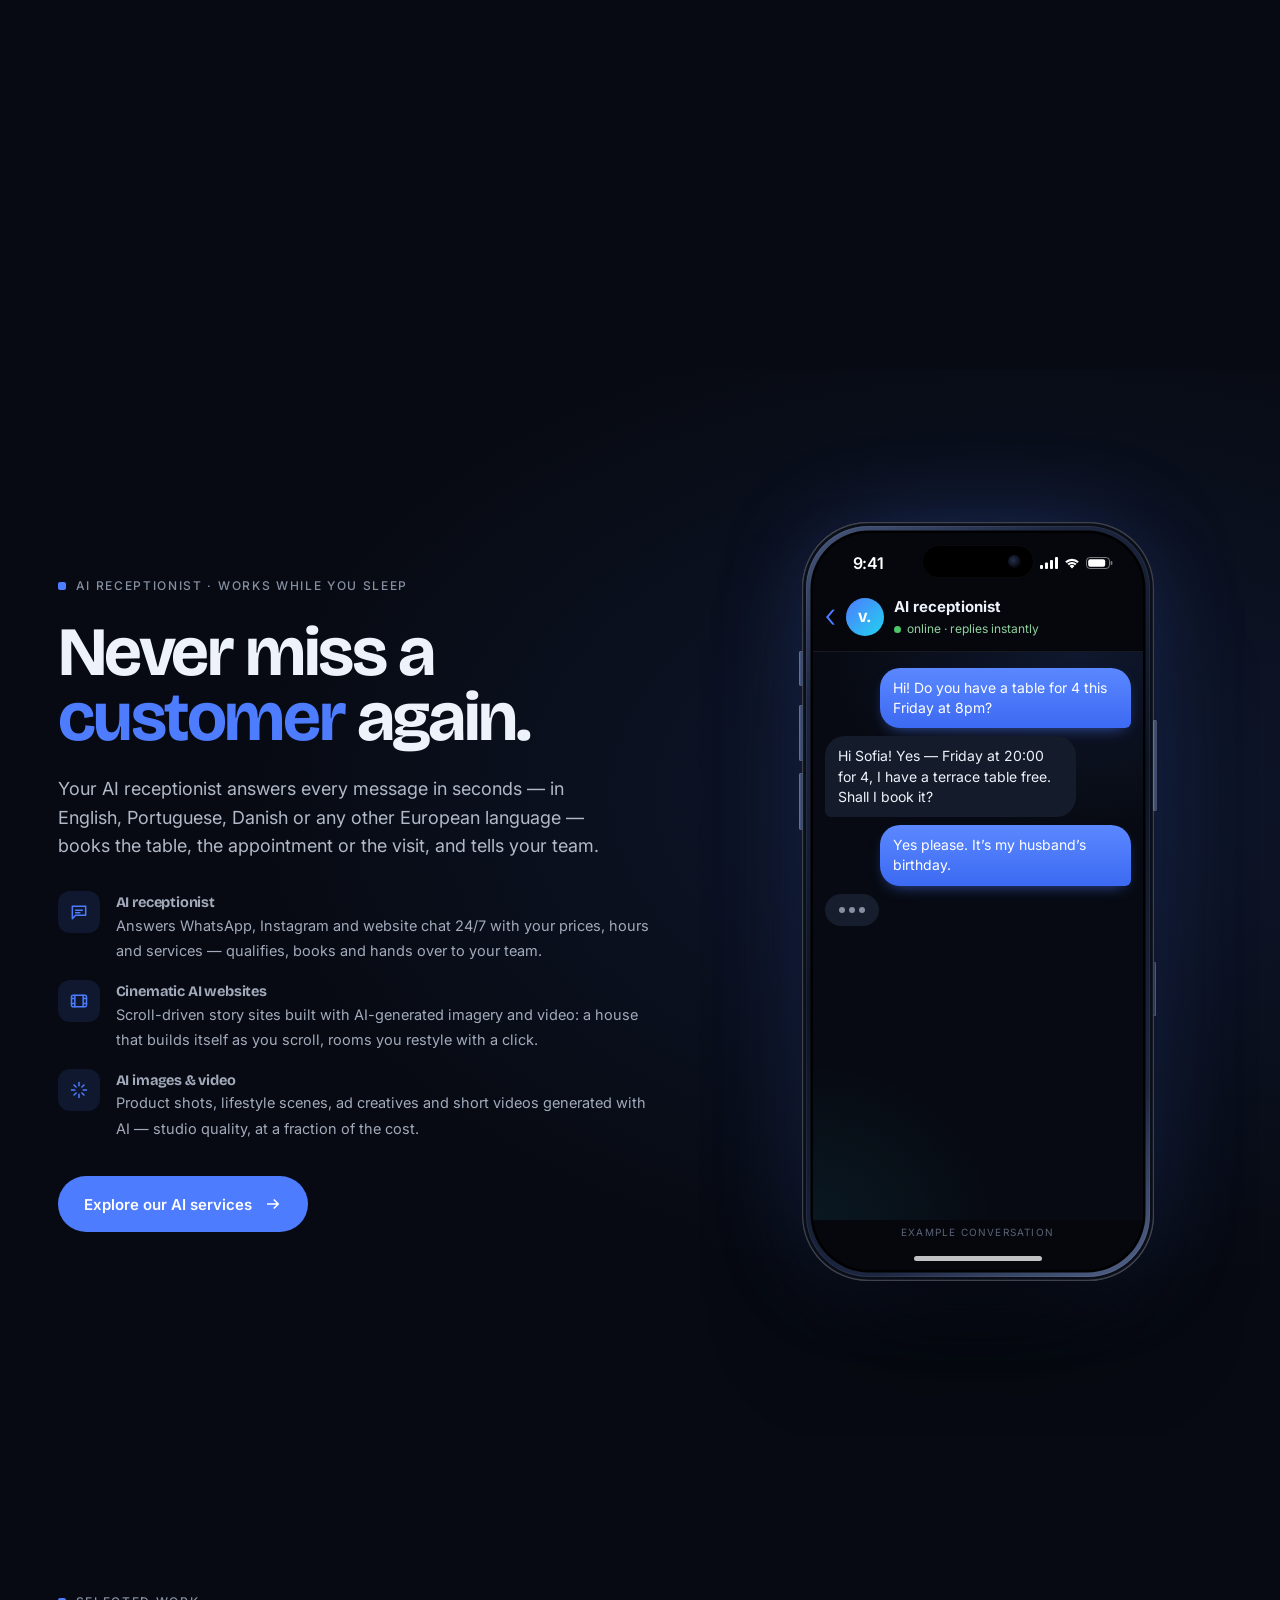
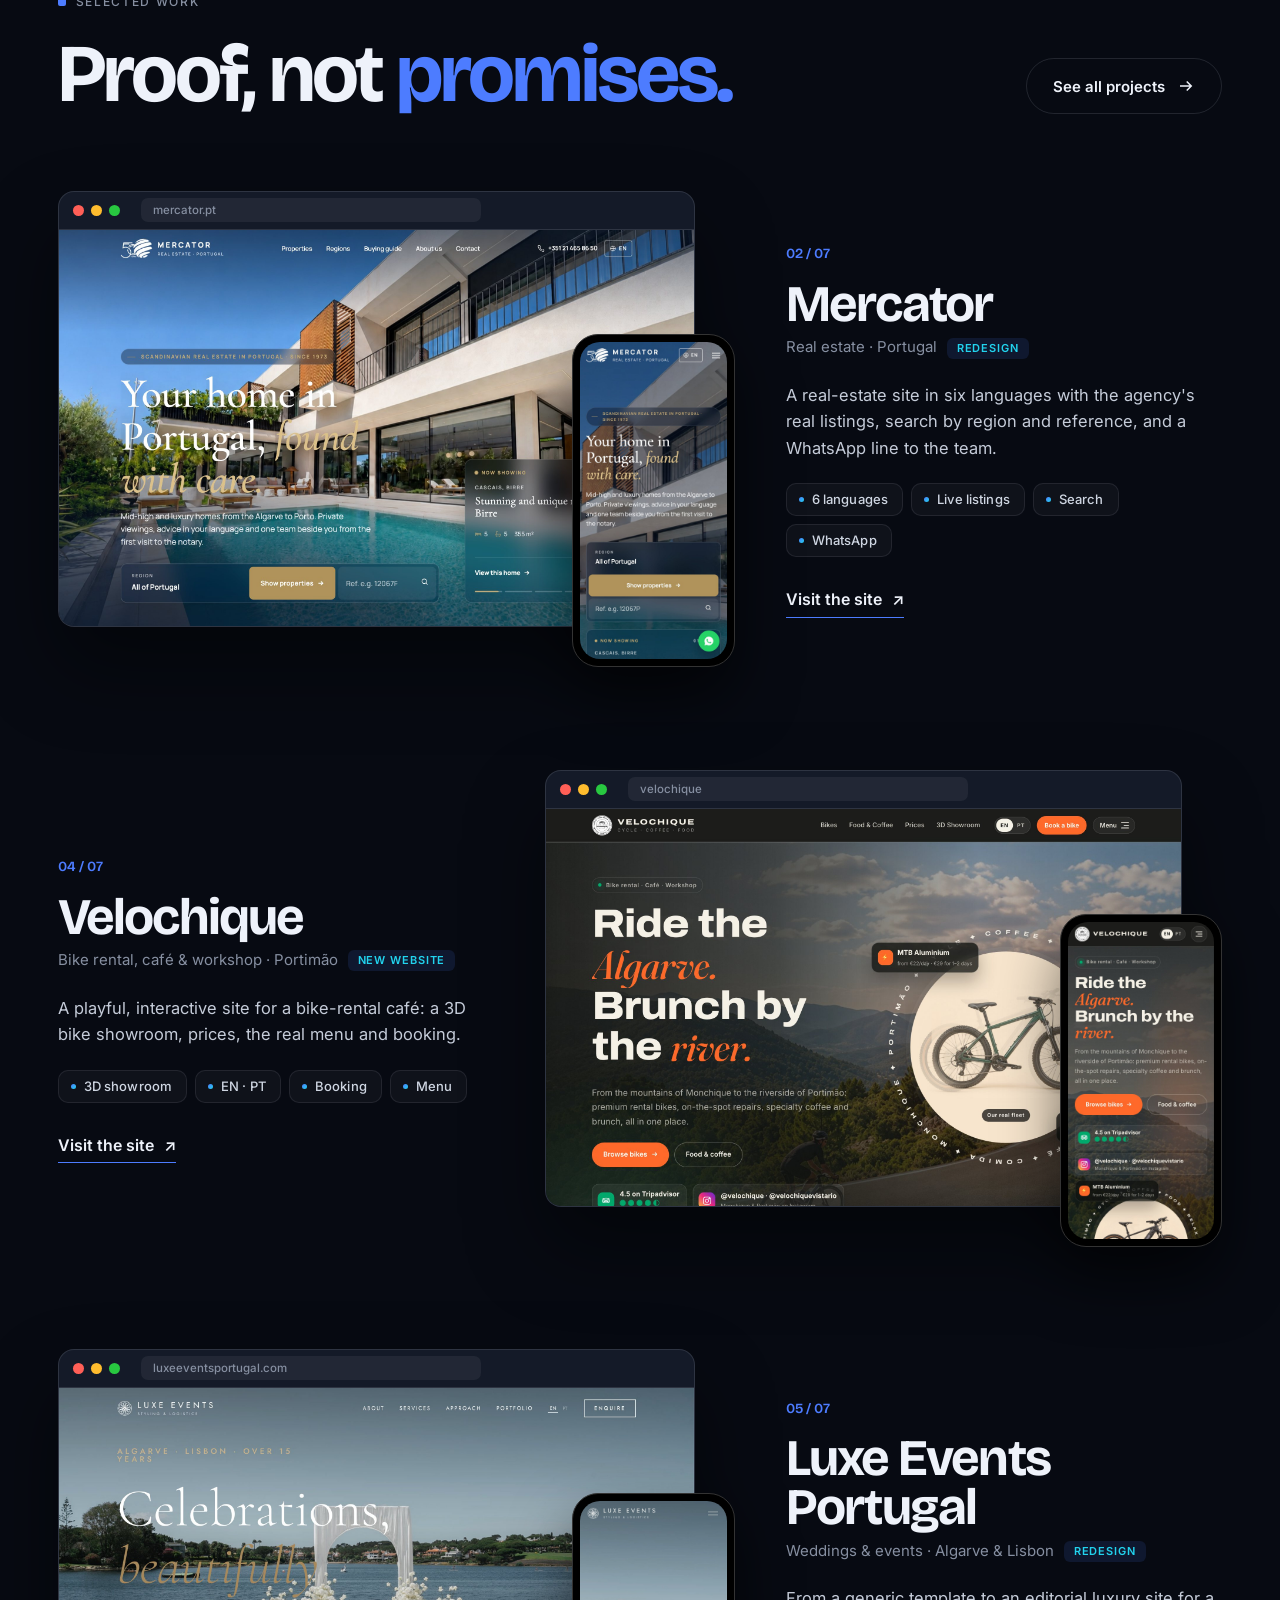
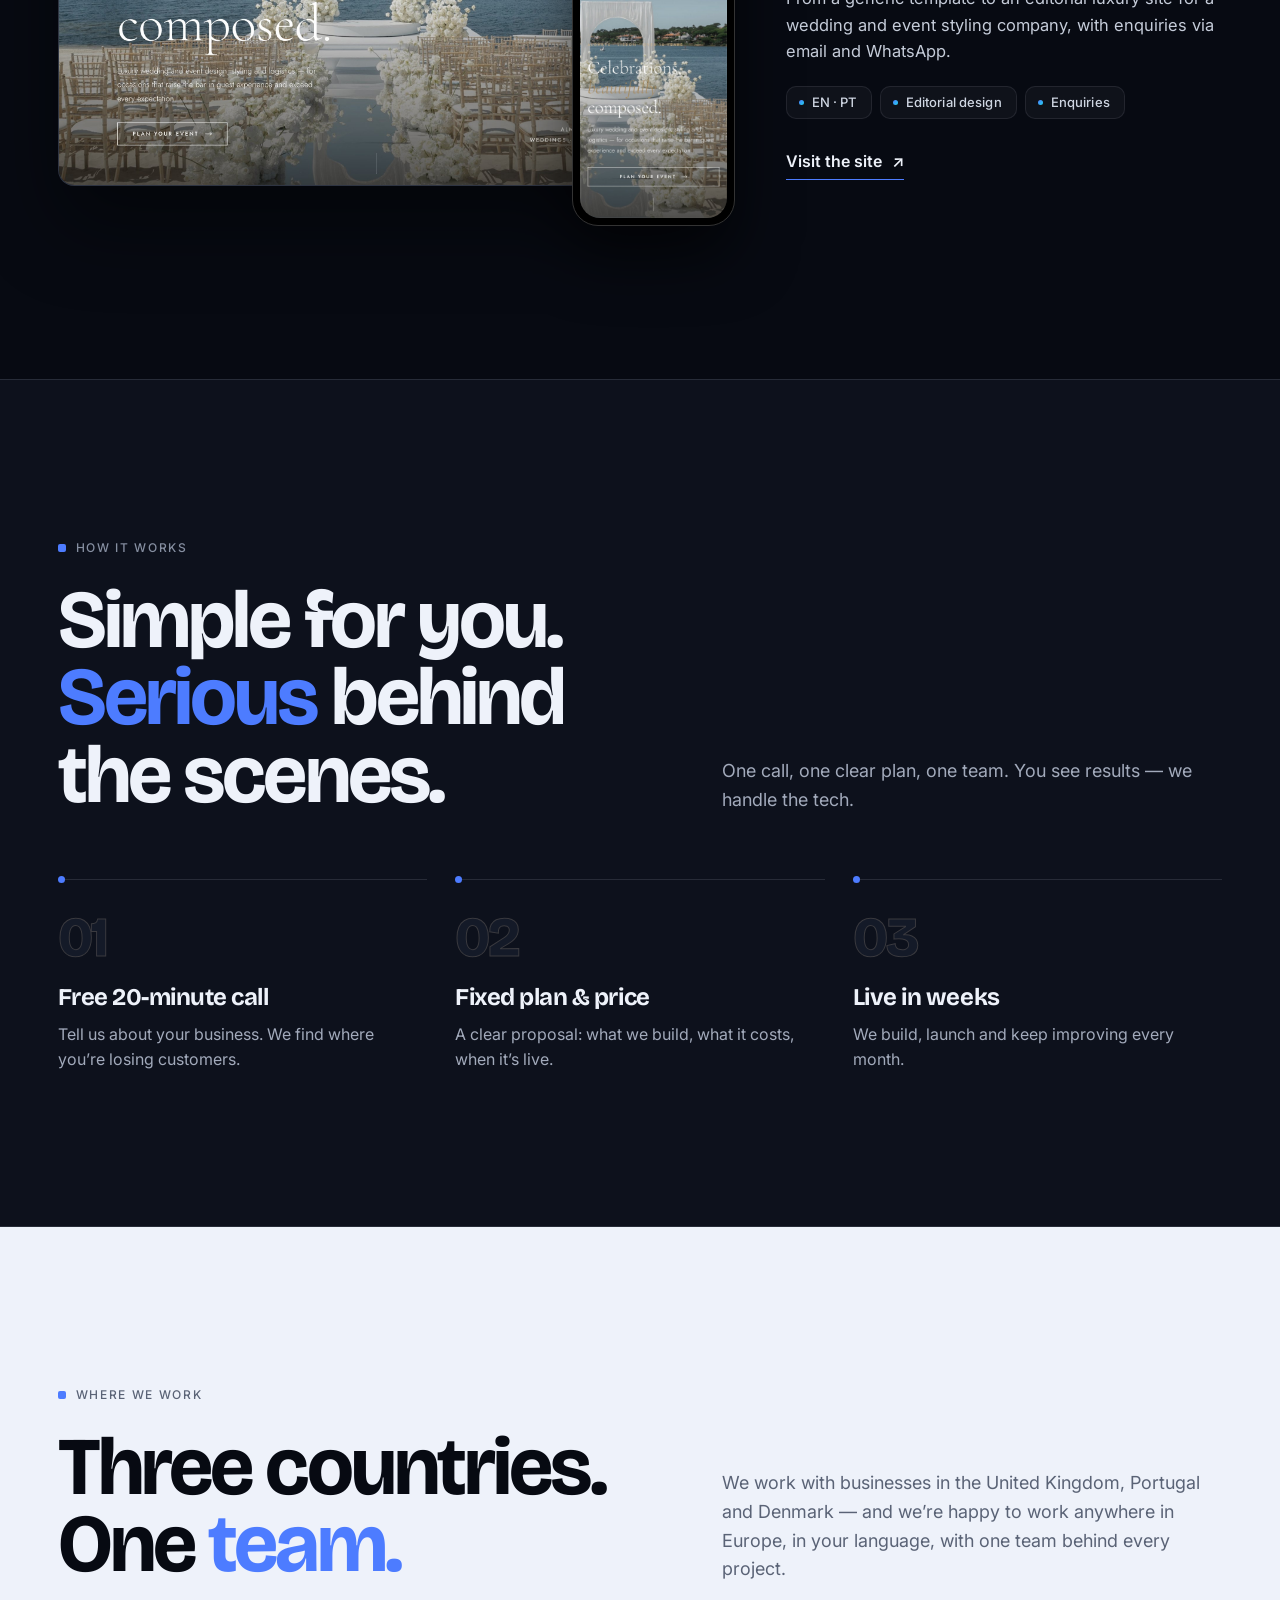
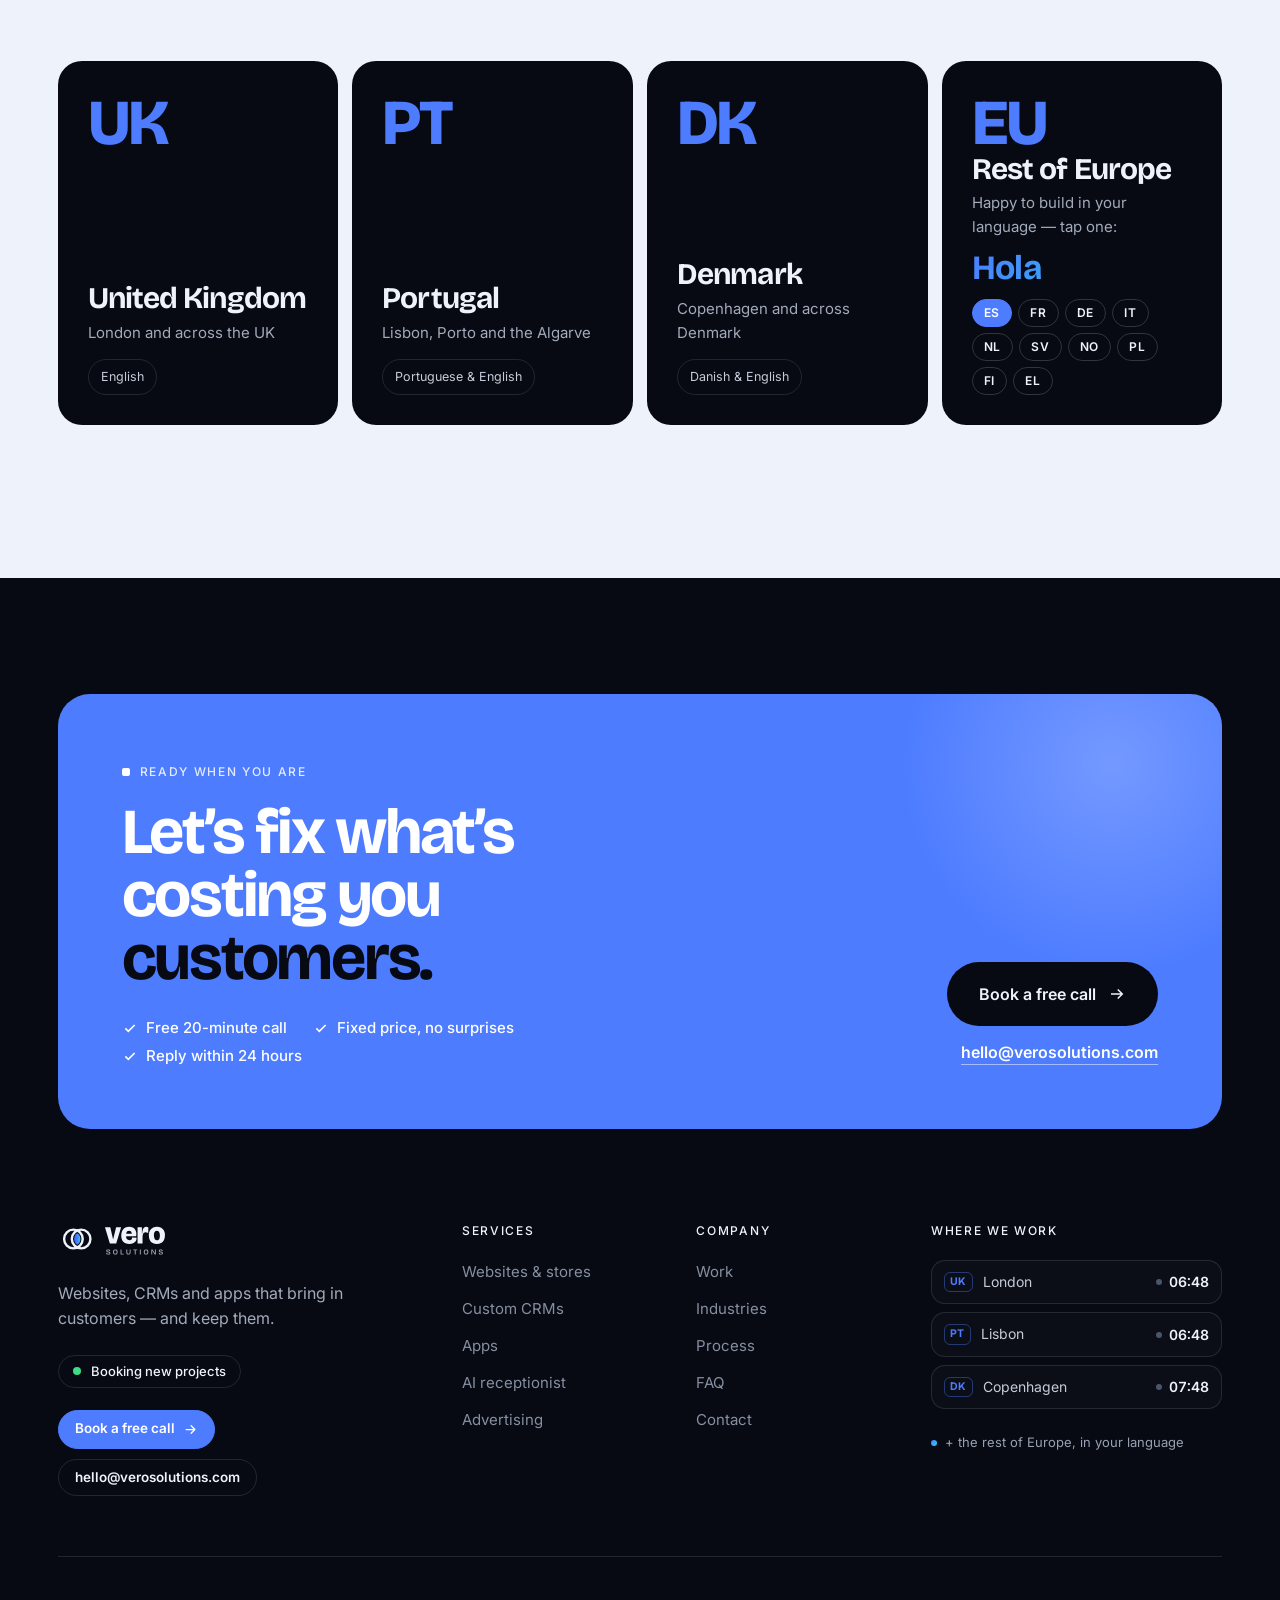
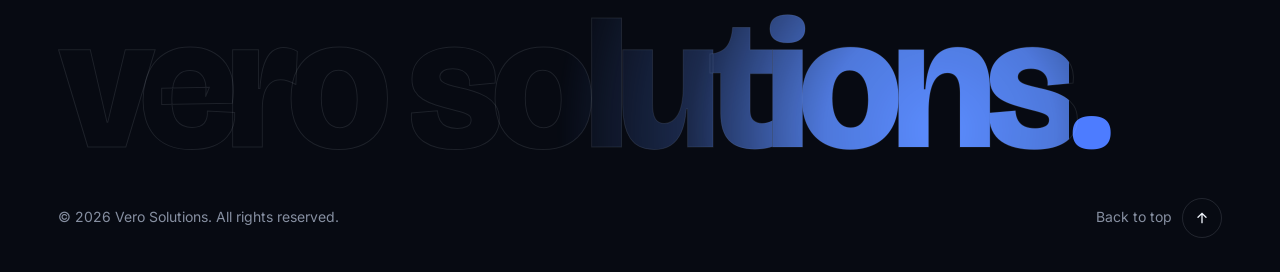
==== commit 6feaafa5: "feat(footer): quick actions, collapsible link groups on phones, live local clocks + Europe, spotligh" ====
--- a/index.html
+++ b/index.html
@@ -180,26 +180,9 @@
 </section>
 <footer class="ft">
   <div class="wrap">
-    <div class="ft-grid">
-      <div class="ft-brand">
-        <a href="index.html" aria-label="Vero Solutions"><img class="logo" src="img/vero-solutions-logo-horizontal-branco.svg" alt="Vero Solutions"></a>
-        <p><span data-en>Websites, CRMs and apps that bring in customers — and keep them.</span><span data-pt>Sites, CRMs e apps que trazem clientes — e os mantêm.</span><span data-da>Hjemmesider, CRM-systemer og apps, der skaffer kunder — og fastholder dem.</span></p>
-        <span class="ft-live"><i></i><span data-en>Booking new projects</span><span data-pt>A aceitar novos projetos</span><span data-da>Tager imod nye projekter</span></span>
-      </div>
-      <div class="ft-col"><h5><span data-en>Services</span><span data-pt>Serviços</span><span data-da>Ydelser</span></h5><a href="services.html#web"><span data-en>Websites & stores</span><span data-pt>Sites e lojas</span><span data-da>Hjemmesider & webshops</span></a><a href="index.html#crm"><span data-en>Custom CRMs</span><span data-pt>CRMs à medida</span><span data-da>Skræddersyede CRM</span></a><a href="contact.html"><span data-en>Apps</span><span data-pt>Apps</span><span data-da>Apps</span></a><a href="ai.html"><span data-en>AI receptionist</span><span data-pt>Rececionista AI</span><span data-da>AI-receptionist</span></a><a href="services.html#ads"><span data-en>Advertising</span><span data-pt>Publicidade</span><span data-da>Annoncering</span></a></div>
-      <div class="ft-col"><h5><span data-en>Company</span><span data-pt>Empresa</span><span data-da>Virksomhed</span></h5><a href="work.html"><span data-en>Work</span><span data-pt>Trabalhos</span><span data-da>Arbejde</span></a><a href="industries.html"><span data-en>Industries</span><span data-pt>Setores</span><span data-da>Brancher</span></a><a href="process.html"><span data-en>Process</span><span data-pt>Processo</span><span data-da>Proces</span></a><a href="faq.html"><span data-en>FAQ</span><span data-pt>FAQ</span><span data-da>FAQ</span></a><a href="contact.html"><span data-en>Contact</span><span data-pt>Contacto</span><span data-da>Kontakt</span></a></div>
-      <div class="ft-col"><h5><span data-en>Where we work</span><span data-pt>Onde trabalhamos</span><span data-da>Hvor vi arbejder</span></h5>
-        <span class="ft-c"><b>UK</b><span data-en>United Kingdom</span><span data-pt>Reino Unido</span><span data-da>Storbritannien</span></span>
-        <span class="ft-c"><b>PT</b>Portugal</span>
-        <span class="ft-c"><b>DK</b><span data-en>Denmark</span><span data-pt>Dinamarca</span><span data-da>Danmark</span></span>
-        <span class="ft-lang">EN · PT · DA</span>
-      </div>
-    </div>
-    <div class="ft-big" aria-hidden="true">vero solutions<i>.</i></div>
-    <div class="ft-bot">
-      <span>© <span id="yr">2026</span> Vero Solutions. <span data-en>All rights reserved.</span><span data-pt>Todos os direitos reservados.</span><span data-da>Alle rettigheder forbeholdes.</span></span>
-      <a href="#top" class="ft-top" onclick="window.scrollTo({top:0,behavior:'smooth'});return false"><span data-en>Back to top</span><span data-pt>Voltar ao topo</span><span data-da>Til toppen</span> ↑</a>
-    </div>
+    <div class="ft-grid"><div class="ft-brand"><a href="index.html" aria-label="Vero Solutions"><img class="logo" src="img/vero-solutions-logo-horizontal-branco.svg" alt="Vero Solutions"></a><p><span data-en>Websites, CRMs and apps that bring in customers — and keep them.</span><span data-pt>Sites, CRMs e apps que trazem clientes — e os mantêm.</span><span data-da>Hjemmesider, CRM-systemer og apps, der skaffer kunder — og fastholder dem.</span></p><span class="ft-live"><i></i><span data-en>Booking new projects</span><span data-pt>A aceitar novos projetos</span><span data-da>Tager imod nye projekter</span></span><div class="ft-act"><a class="ft-btn p" href="contact.html"><span data-en>Book a free call</span><span data-pt>Marcar chamada grátis</span><span data-da>Book et gratis opkald</span><svg viewBox="0 0 24 24" fill="none" stroke="currentColor" stroke-width="2" stroke-linecap="round" stroke-linejoin="round"><path d="M5 12h14M13 6l6 6-6 6"/></svg></a><a class="ft-btn" href="mailto:hello@verosolutions.com">hello@verosolutions.com</a></div></div><div class="ft-col"><h5><button type="button" class="ft-h" aria-expanded="false"><span data-en>Services</span><span data-pt>Serviços</span><span data-da>Ydelser</span><svg class="ch" viewBox="0 0 24 24" fill="none" stroke="currentColor" stroke-width="2" stroke-linecap="round"><path d="M6 9l6 6 6-6"/></svg></button></h5><div class="ft-links"><a href="services.html#web"><span data-en>Websites & stores</span><span data-pt>Sites e lojas</span><span data-da>Hjemmesider & webshops</span></a><a href="index.html#crm"><span data-en>Custom CRMs</span><span data-pt>CRMs à medida</span><span data-da>Skræddersyede CRM</span></a><a href="contact.html"><span data-en>Apps</span><span data-pt>Apps</span><span data-da>Apps</span></a><a href="ai.html"><span data-en>AI receptionist</span><span data-pt>Rececionista AI</span><span data-da>AI-receptionist</span></a><a href="services.html#ads"><span data-en>Advertising</span><span data-pt>Publicidade</span><span data-da>Annoncering</span></a></div></div><div class="ft-col"><h5><button type="button" class="ft-h" aria-expanded="false"><span data-en>Company</span><span data-pt>Empresa</span><span data-da>Virksomhed</span><svg class="ch" viewBox="0 0 24 24" fill="none" stroke="currentColor" stroke-width="2" stroke-linecap="round"><path d="M6 9l6 6 6-6"/></svg></button></h5><div class="ft-links"><a href="work.html"><span data-en>Work</span><span data-pt>Trabalhos</span><span data-da>Arbejde</span></a><a href="industries.html"><span data-en>Industries</span><span data-pt>Setores</span><span data-da>Brancher</span></a><a href="process.html"><span data-en>Process</span><span data-pt>Processo</span><span data-da>Proces</span></a><a href="faq.html"><span data-en>FAQ</span><span data-pt>FAQ</span><span data-da>FAQ</span></a><a href="contact.html"><span data-en>Contact</span><span data-pt>Contacto</span><span data-da>Kontakt</span></a></div></div><div class="ft-col ft-where"><h5 class="ft-plain"><span data-en>Where we work</span><span data-pt>Onde trabalhamos</span><span data-da>Hvor vi arbejder</span></h5><div class="ft-clocks"><div class="ft-clk" data-tz="Europe/London"><b>UK</b><span class="nm"><span data-en>London</span><span data-pt>Londres</span><span data-da>London</span></span><time>--:--</time></div><div class="ft-clk" data-tz="Europe/Lisbon"><b>PT</b><span class="nm"><span data-en>Lisbon</span><span data-pt>Lisboa</span><span data-da>Lissabon</span></span><time>--:--</time></div><div class="ft-clk" data-tz="Europe/Copenhagen"><b>DK</b><span class="nm"><span data-en>Copenhagen</span><span data-pt>Copenhaga</span><span data-da>København</span></span><time>--:--</time></div></div><span class="ft-eu"><i></i><span data-en>+ the rest of Europe, in your language</span><span data-pt>+ o resto da Europa, na sua língua</span><span data-da>+ resten af Europa, på dit sprog</span></span></div></div>
+    <div class="ft-big" aria-hidden="true"><span>vero solutions</span><i class="dot">.</i></div>
+    <div class="ft-bot"><span>© <span id="yr">2026</span> Vero Solutions. <span data-en>All rights reserved.</span><span data-pt>Todos os direitos reservados.</span><span data-da>Alle rettigheder forbeholdes.</span></span><a href="#top" class="ft-top" onclick="window.scrollTo({top:0,behavior:'smooth'});return false"><span class="lb"><span data-en>Back to top</span><span data-pt>Voltar ao topo</span><span data-da>Til toppen</span></span><i><svg viewBox="0 0 24 24" fill="none" stroke="currentColor" stroke-width="2" stroke-linecap="round"><path d="M12 19V5M6 11l6-6 6 6"/></svg></i></a></div>
   </div>
 </footer>
 
--- a/css/site.css
+++ b/css/site.css
@@ -1596,3 +1596,83 @@
   .dk-bar i{display:block;height:100%;background:linear-gradient(90deg,var(--acc),var(--acc2));transition:width .35s var(--e)}
 }
 .ctry{grid-template-columns:repeat(4,1fr)}@media (max-width:1100px){.ctry{grid-template-columns:1fr 1fr}}
+@media (max-width:760px){
+  /* grid/flex columns that hold a deck must be allowed to shrink, or the deck widens the whole column */
+  .aigrid>*,*:has(>.mdeck),*:has(>.dk-tabs){min-width:0;max-width:100%}
+  .dk-tabs{margin-top:18px}
+}
+@media (max-width:760px){#crm{padding-bottom:28px!important}.sec2.aisec{padding-top:52px!important}}
+
+/* steps timeline (phones/tablets) */
+.stp{display:none}
+@media (max-width:1000px){
+  .stp{display:grid;grid-template-columns:repeat(3,1fr);gap:8px;margin-top:34px}
+  .stp button{display:flex;flex-direction:column;align-items:flex-start;gap:8px;padding:0;border:0;background:none;color:inherit;text-align:left;cursor:pointer;font:inherit}
+  .stp i{display:block;width:100%;height:4px;border-radius:4px;background:rgba(226,233,248,.12);overflow:hidden}
+  .stp em{display:block;height:100%;width:0;background:linear-gradient(90deg,var(--acc),var(--acc2));border-radius:4px}
+  .stp button.done em{width:100%!important}
+  .stp b{font:800 22px/1 var(--d);letter-spacing:-.03em;color:#4b5468;transition:color .3s}
+  .stp span{font:600 12.5px/1.25 var(--b);color:#7d8698;transition:color .3s}
+  .stp span br{display:none}
+  .stp button.on b,.stp button.done b{color:var(--acc)}
+  .stp button.on span{color:#fff}
+  .how3{display:block;position:relative;margin-top:18px;min-height:190px;touch-action:pan-y}
+  .how3>div{display:none;padding:26px 24px 28px;border:1px solid rgba(226,233,248,.1);border-radius:22px;background:linear-gradient(160deg,rgba(77,124,255,.1),rgba(255,255,255,.02) 60%)}
+  .how3>div::before{display:none}
+  .how3>div.on{display:block;animation:stpIn .45s var(--e)}
+  .how3>div.rv{opacity:1;transform:none}
+  .how3 b{font-size:44px}
+  .how3 h4{font-size:24px;margin:14px 0 8px}
+}
+@keyframes stpIn{from{opacity:0;transform:translateX(18px)}to{opacity:1;transform:none}}
+@media (max-width:1000px){.how3>div>b{display:none}.how3 h4{margin-top:0}}
+/* ---------- footer v4 */
+.ft-grid{grid-template-columns:1.5fr .8fr .8fr 1.2fr}
+.ft-h{all:unset;display:flex;align-items:center;justify-content:space-between;width:100%;cursor:default;font:inherit;letter-spacing:inherit;text-transform:inherit;color:inherit}
+.ft-h .ch{display:none;width:18px;height:18px;transition:transform .3s var(--e)}
+.ft-links{display:flex;flex-direction:column;gap:13px}
+.ft-act{display:flex;flex-wrap:wrap;gap:10px;margin-top:22px}
+.ft-btn{display:inline-flex;align-items:center;gap:8px;padding:11px 16px;border-radius:999px;border:1px solid var(--line);font:600 13.5px/1 var(--b);color:var(--paper);transition:background .25s,border-color .25s,transform .25s}
+.ft-btn:hover{border-color:var(--acc);transform:translateY(-1px)}
+.ft-btn.p{background:var(--acc);border-color:var(--acc);color:#fff}.ft-btn.p:hover{background:#3d6bff}
+.ft-btn svg{width:15px;height:15px}
+.ft-clocks{display:flex;flex-direction:column;gap:8px}
+.ft-clk{display:grid;grid-template-columns:auto 1fr auto;align-items:center;gap:10px;padding:10px 12px;border-radius:14px;border:1px solid var(--line);background:rgba(255,255,255,.02)}
+.ft-clk b{font:700 10.5px/1 var(--b);letter-spacing:.06em;color:var(--acc);border:1px solid rgba(77,124,255,.4);border-radius:6px;padding:4px 5px}
+.ft-clk .nm{font-size:14px;color:#c5ccd9}
+.ft-clk time{font:600 14px/1 var(--b);font-variant-numeric:tabular-nums;color:var(--paper);display:flex;align-items:center;gap:7px}
+.ft-clk time::before{content:"";width:6px;height:6px;border-radius:50%;background:#4b5468}
+.ft-clk.open time::before{background:#28c840;box-shadow:0 0 0 3px rgba(40,200,64,.18)}
+.ft-eu{display:inline-flex;align-items:center;gap:8px;margin-top:10px;font-size:13px;color:#98a1b3}
+.ft-eu i{width:6px;height:6px;border-radius:50%;background:linear-gradient(135deg,var(--acc),var(--acc2))}
+.ft-big{position:relative;color:transparent;-webkit-text-stroke:1px rgba(226,233,248,.1);--mx:50%;--my:50%}
+.ft-big span{display:block;background:radial-gradient(circle 22vw at var(--mx) var(--my),#4D7CFF,#22D3EE 35%,rgba(34,211,238,0) 70%);-webkit-background-clip:text;background-clip:text}
+.ft-big i{color:var(--acc);-webkit-text-stroke:0}
+.ft-top{display:inline-flex;align-items:center;gap:10px}
+.ft-top i{display:grid;place-items:center;width:40px;height:40px;border-radius:50%;border:1px solid var(--line);color:var(--paper);transition:background .25s,border-color .25s}
+.ft-top:hover i{background:var(--acc);border-color:var(--acc)}
+.ft-top svg{width:16px;height:16px}
+.ft-bot{align-items:center}
+@media (max-width:1000px){.ft-grid{grid-template-columns:1fr 1fr}.ft-brand,.ft-where{grid-column:1/-1}}
+@media (max-width:560px){
+  .ft-grid{display:flex;flex-direction:column;gap:0;padding-bottom:28px}
+  .ft-brand{padding-bottom:28px}
+  .ft-act{flex-direction:column}.ft-btn{justify-content:center;padding:14px 16px}
+  .ft-col:not(.ft-where){border-top:1px solid var(--line)}
+  .ft-col:not(.ft-where) h5{margin:0}
+  .ft-h{cursor:pointer;padding:18px 0}
+  .ft-h .ch{display:block}
+  .ft-col.open .ft-h .ch{transform:rotate(180deg)}
+  .ft-links{display:grid;grid-template-columns:1fr 1fr;gap:12px 16px;max-height:0;overflow:hidden;transition:max-height .4s var(--e),padding .4s var(--e)}
+  .ft-col.open .ft-links{max-height:260px;padding-bottom:20px}
+  .ft-where{border-top:1px solid var(--line);padding-top:20px}
+  .ft-where h5{margin-bottom:12px}
+  .ft-big{margin-top:30px}
+  .ft-bot{flex-direction:row!important;justify-content:space-between;font-size:12.5px}
+  .ft-top .lb{display:none}
+}
+.ft-big span{background:radial-gradient(circle 34vw at var(--mx) var(--my),rgba(77,124,255,1),rgba(34,211,238,.9) 28%,rgba(34,211,238,.35) 55%,rgba(34,211,238,.06) 78%,rgba(34,211,238,0) 92%);-webkit-background-clip:text;background-clip:text}@media (max-width:560px){.ft-big span{background:radial-gradient(circle 60vw at var(--mx) var(--my),rgba(77,124,255,1),rgba(34,211,238,.9) 28%,rgba(34,211,238,.35) 55%,rgba(34,211,238,.06) 78%,rgba(34,211,238,0) 92%);-webkit-background-clip:text;background-clip:text}}
+.ft-big span{background:linear-gradient(100deg,#4D7CFF,#22D3EE);-webkit-background-clip:text;background-clip:text;-webkit-mask-image:radial-gradient(circle 30vw at var(--mx) var(--my),#000 0,rgba(0,0,0,.85) 30%,rgba(0,0,0,.25) 65%,transparent 100%);mask-image:radial-gradient(circle 30vw at var(--mx) var(--my),#000 0,rgba(0,0,0,.85) 30%,rgba(0,0,0,.25) 65%,transparent 100%)}.ft-big{-webkit-text-stroke:0}.ft-big::before{content:"vero solutions";position:absolute;inset:0;color:transparent;-webkit-text-stroke:1px rgba(226,233,248,.1);pointer-events:none}@media (max-width:560px){.ft-big span{-webkit-mask-image:radial-gradient(circle 55vw at var(--mx) var(--my),#000 0,rgba(0,0,0,.85) 30%,rgba(0,0,0,.25) 65%,transparent 100%);mask-image:radial-gradient(circle 55vw at var(--mx) var(--my),#000 0,rgba(0,0,0,.85) 30%,rgba(0,0,0,.25) 65%,transparent 100%)}}
+.ft-big span{background:none;-webkit-background-clip:border-box;background-clip:border-box;color:#5b8cff}
+.ft-big i{-webkit-mask-image:none}.ft-big .dot{color:var(--acc);-webkit-text-stroke:0}
+.ft-big{display:flex;align-items:baseline}.ft-big .dot{font-style:normal}
